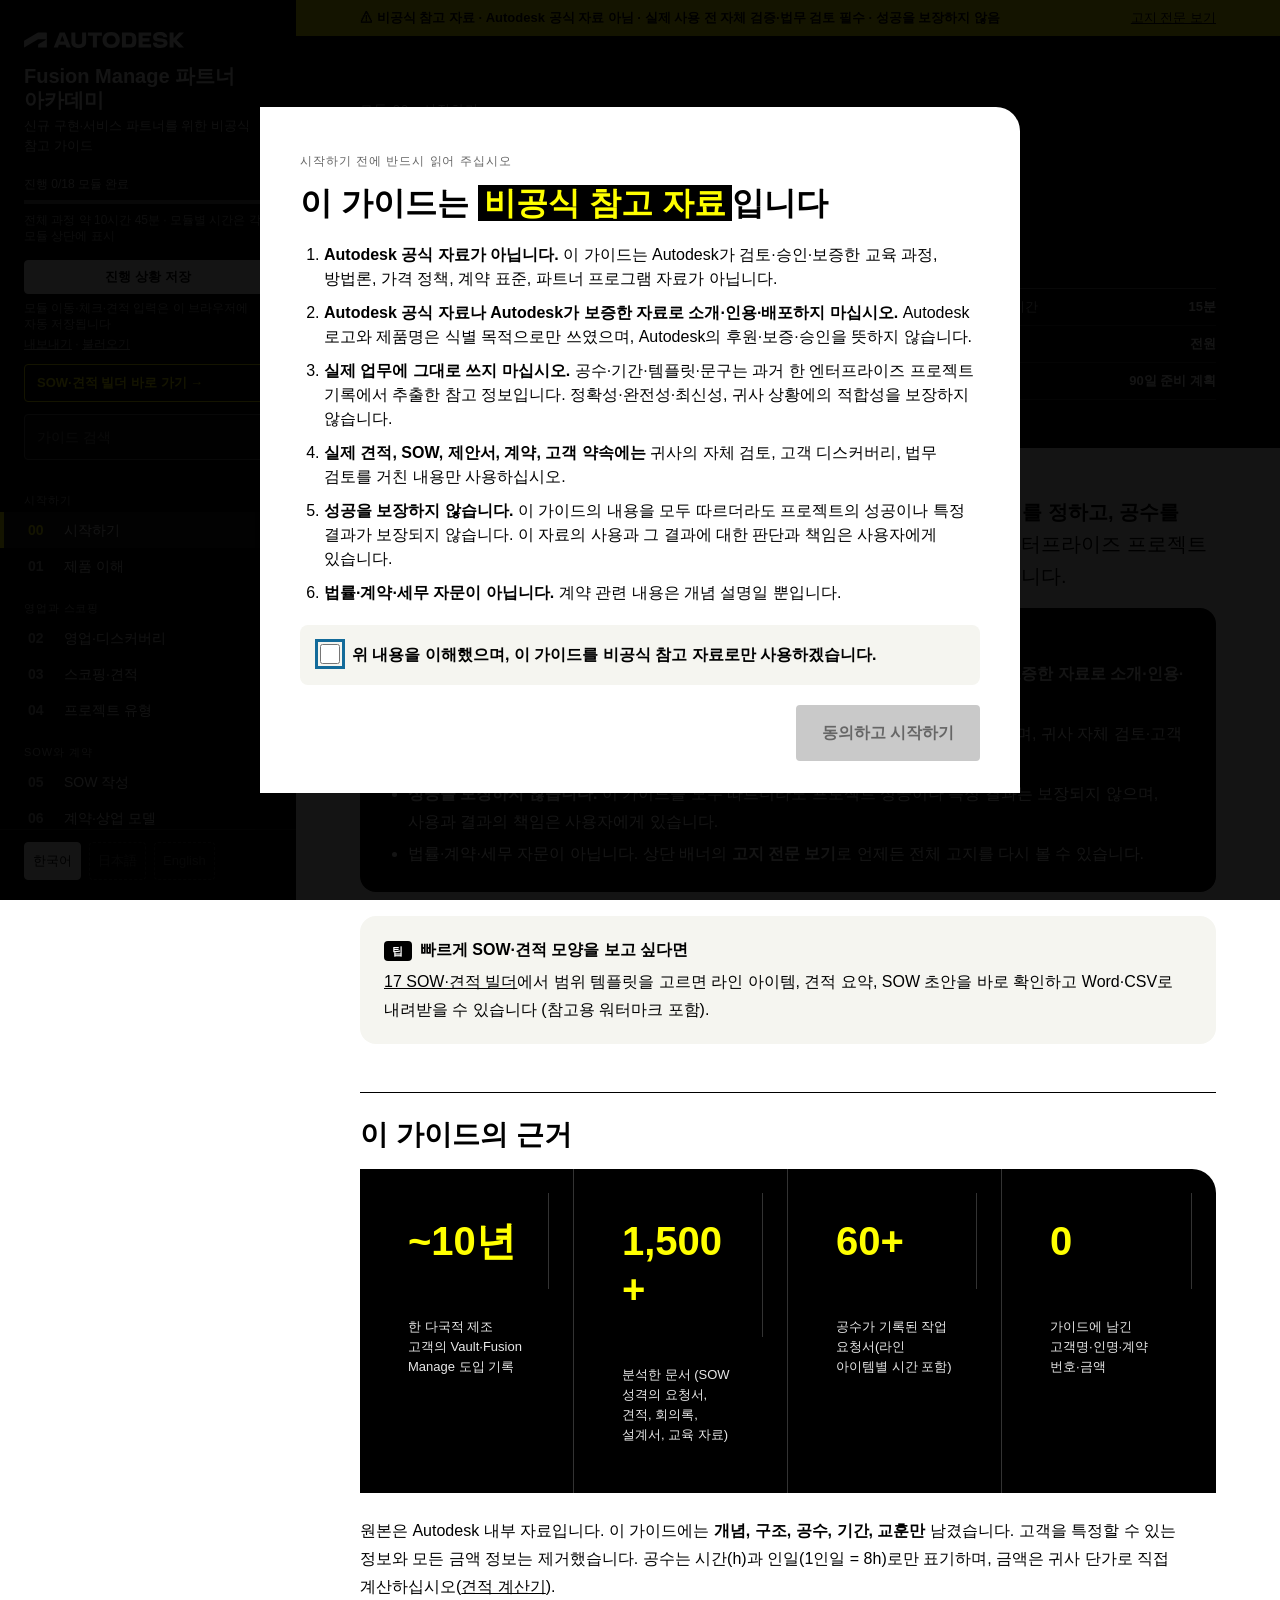
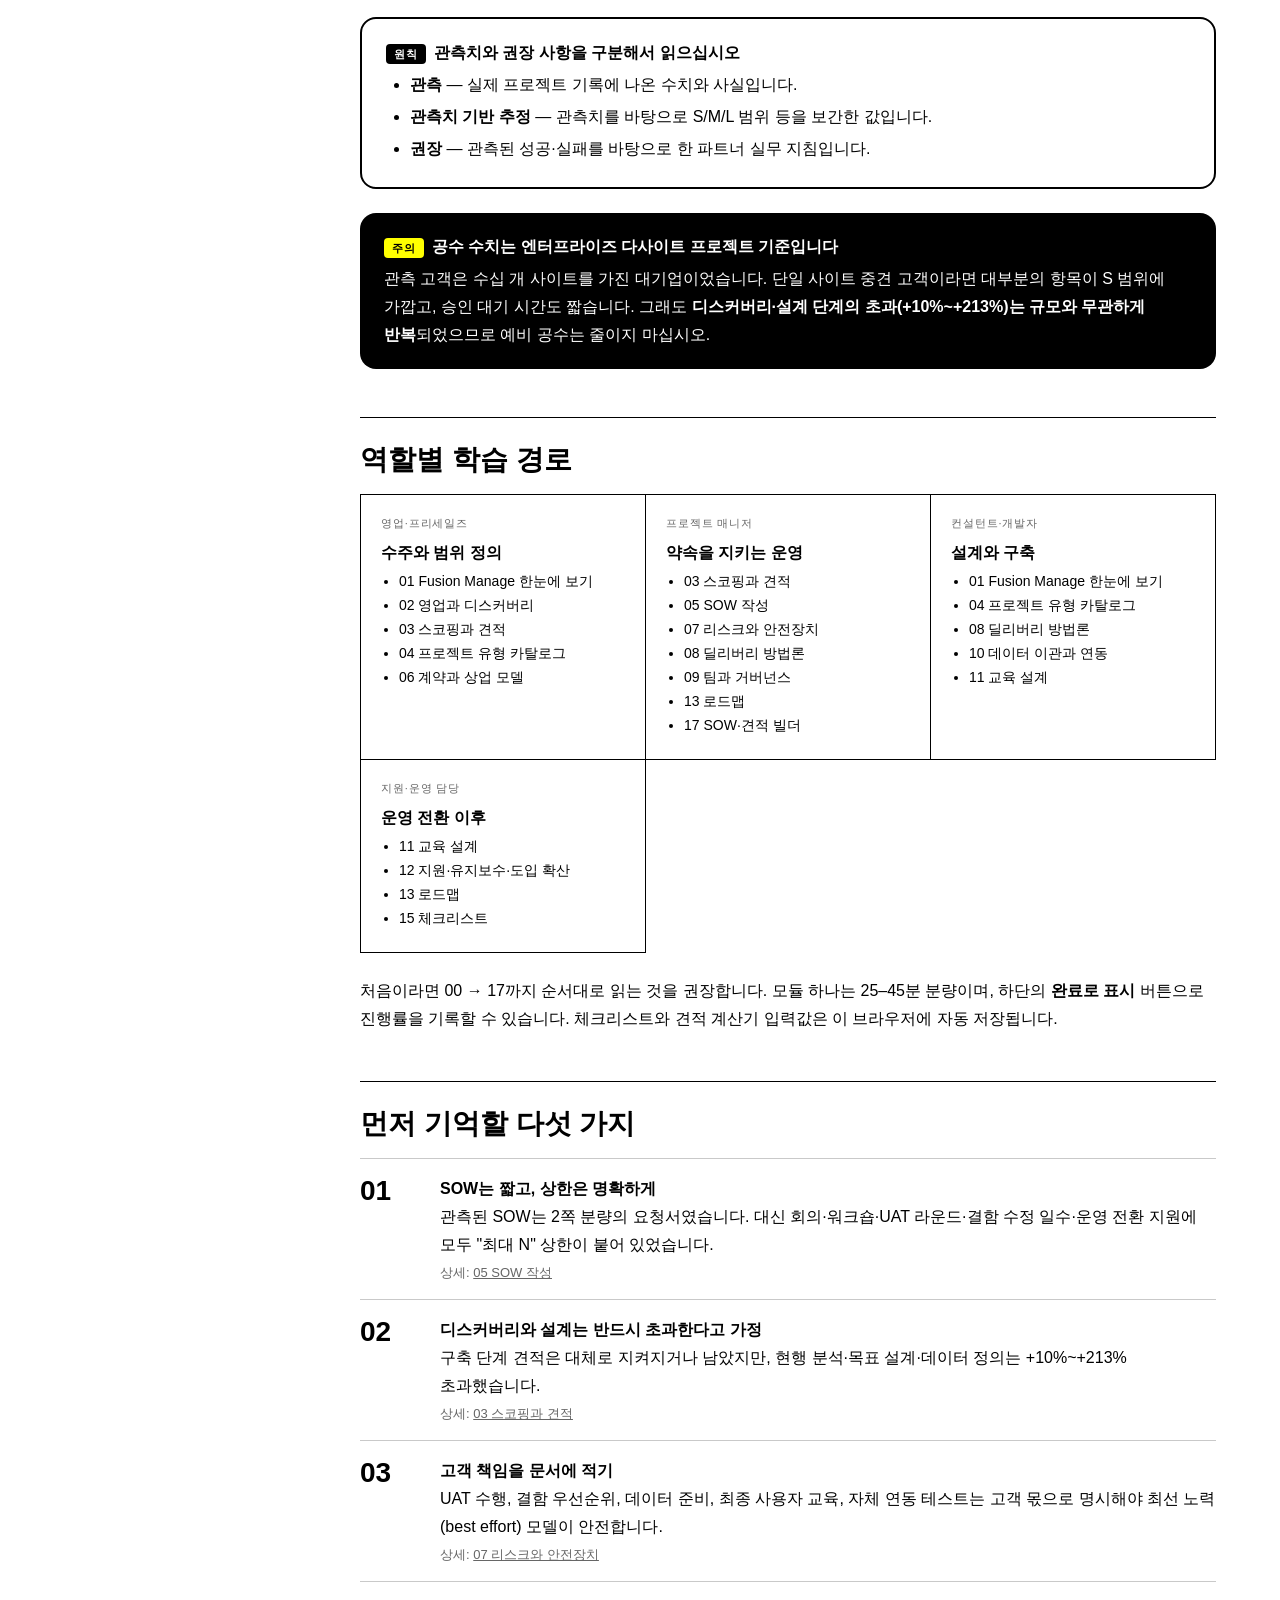
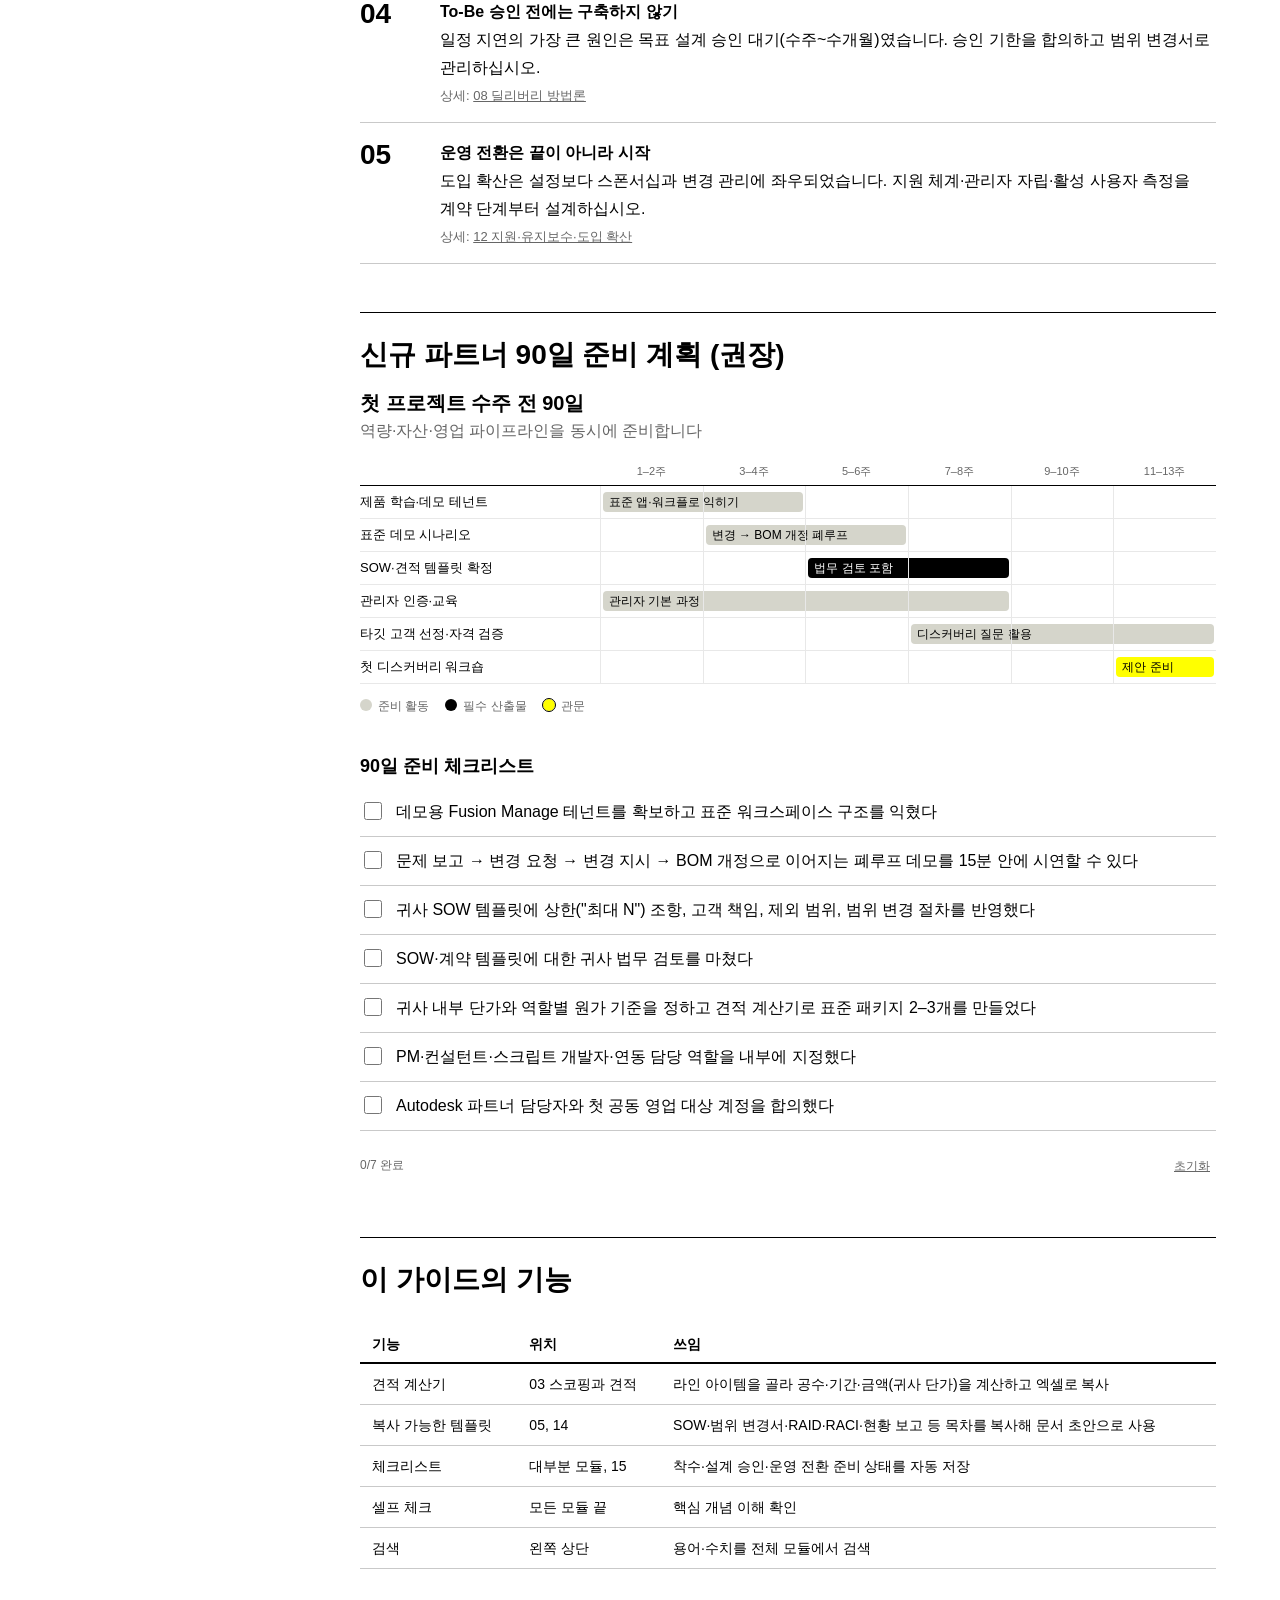
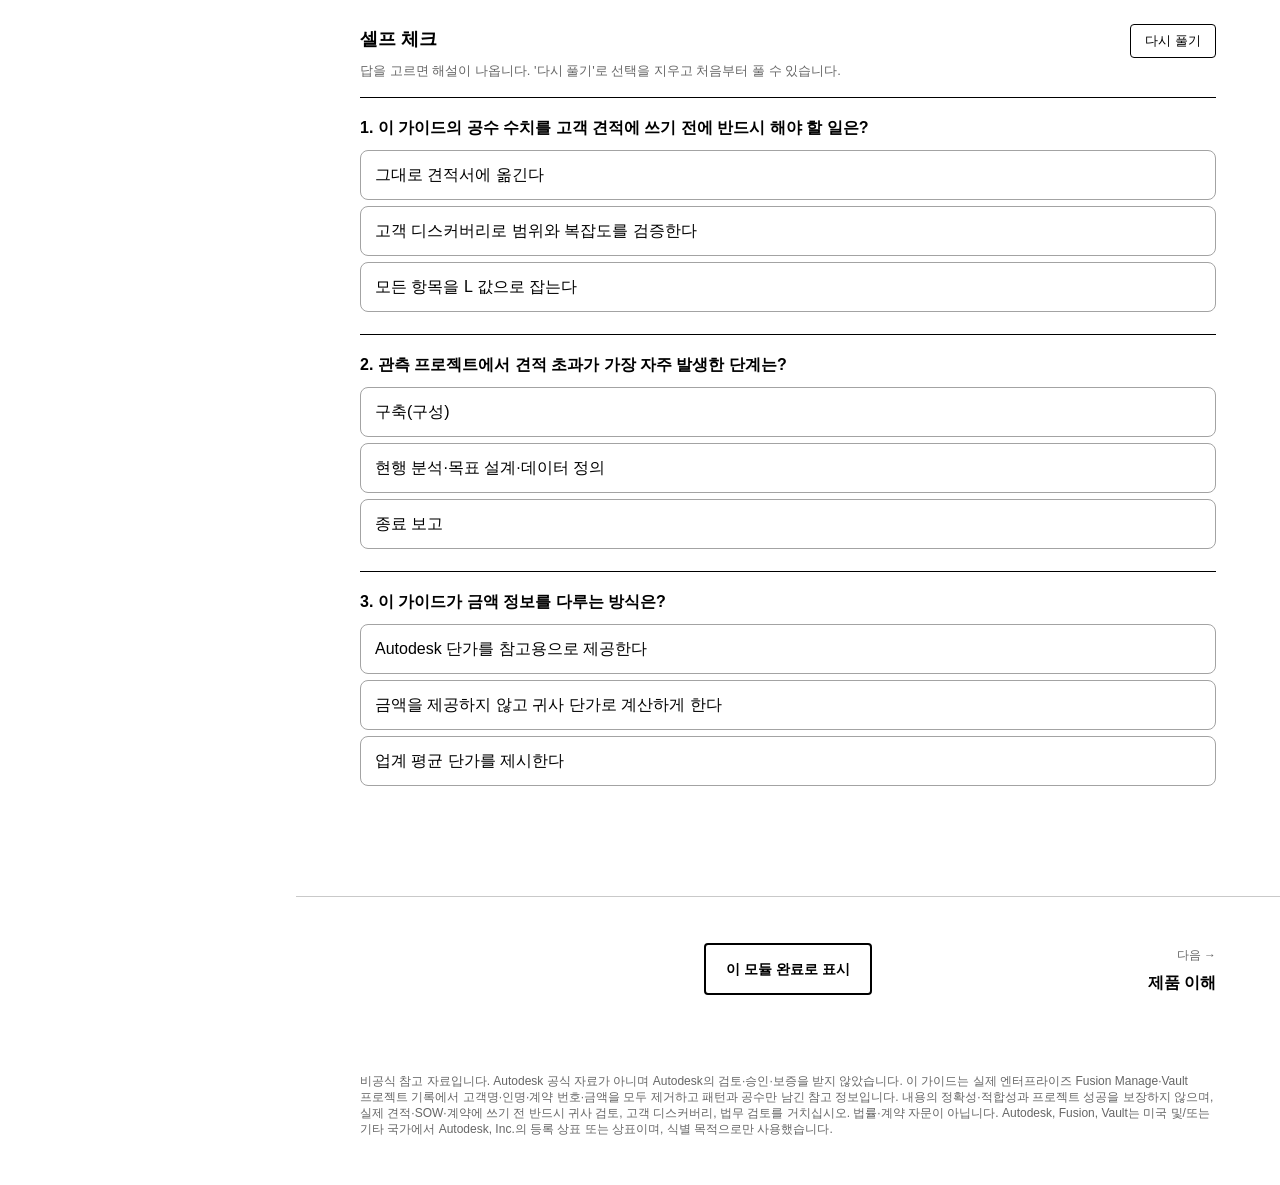
==== site/fm-partner-academy-ko.html @ bcc1ed53 "Add Fusion Manage partner academy (Korean, unofficial reference) Self-contained offline HTML course " ====
<!DOCTYPE html>
<html lang="ko">
<head>
<meta charset="utf-8">
<meta name="viewport" content="width=device-width, initial-scale=1">
<title>Fusion Manage 파트너 아카데미</title>
<style>/* Fusion Manage partner academy — Autodesk brand: Black/White primaries, Hello Yellow single accent,
   Warm Slate/Slate secondary, 4px grid, sentence case. Artifakt if installed; CJK falls back to system fonts. */
:root {
  --black: #000000; --white: #FFFFFF; --yellow: #FFFF00;
  --ws100: #F5F5F0; --ws300: #E4E4DB; --ws: #D5D5CB;
  --sl100: #E8E8E8; --sl200: #C9C9C9; --sl300: #A3A3A3; --slate: #666666;
  --tw700: #136B9A; --dusk700: #D34621; --morn700: #21A183;
  --side: 296px; --r4: 4px; --r8: 8px; --r16: 16px; --r24: 24px;
  --font-body: "Artifakt Element", var(--cjk), Arial, sans-serif;
  --font-head: "Artifakt Legend", "Artifakt Element", var(--cjk), Arial, sans-serif;
}
html[lang="ko"] { --cjk: "Noto Sans KR", "Malgun Gothic", "Apple SD Gothic Neo", "Nanum Gothic"; }
html[lang="ja"] { --cjk: "Noto Sans JP", "Yu Gothic UI", "Yu Gothic", "Meiryo", "Hiragino Sans"; }
html[lang="en"] { --cjk: Arial; }
* { box-sizing: border-box; }
html, body { margin: 0; padding: 0; }
body { font-family: var(--font-body); font-size: 16px; line-height: 28px; color: var(--black); background: var(--white); word-break: keep-all; overflow-wrap: anywhere; }
html[lang="ja"] body { word-break: normal; line-break: strict; }
a { color: inherit; }
:focus-visible { outline: 3px solid var(--tw700); outline-offset: 2px; }

/* ---------- layout ---------- */
.side { position: fixed; inset: 0 auto 0 0; width: var(--side); background: var(--black); color: var(--white); display: flex; flex-direction: column; z-index: 20; }
.side .brand { padding: 32px 24px 20px; }
.side .brand img { width: 160px; height: auto; display: block; }
.side .brand .prod { margin-top: 16px; font-family: var(--font-head); font-weight: 700; font-size: 20px; line-height: 24px; }
.side .brand .sub { color: var(--sl200); font-size: 13px; line-height: 20px; margin-top: 4px; }
.side .prog { padding: 0 24px 16px; font-size: 12px; line-height: 16px; color: var(--sl200); }
.side .prog .track { height: 4px; background: var(--slate); margin-top: 8px; }
.side .prog .fill { height: 4px; background: var(--yellow); width: 0; transition: width .3s; }
.side .search { margin: 0 24px 12px; }
.side .search input { width: 100%; padding: 8px 12px; border-radius: var(--r4); border: 1px solid var(--slate); background: #111; color: var(--white); font: inherit; font-size: 14px; }
.side nav { overflow-y: auto; flex: 1; padding: 4px 0 24px; }
.side nav .grp { padding: 16px 24px 4px; font-size: 11px; line-height: 16px; letter-spacing: .08em; text-transform: uppercase; color: var(--sl300); }
.side nav a { display: grid; grid-template-columns: 32px 1fr 16px; gap: 4px; align-items: baseline; padding: 8px 24px; text-decoration: none; color: var(--sl100); font-size: 14px; line-height: 20px; border-left: 4px solid transparent; }
.side nav a .n { font-family: var(--font-head); font-weight: 700; color: var(--sl300); }
.side nav a:hover { background: #151515; color: var(--white); }
.side nav a.on { border-left-color: var(--yellow); color: var(--white); background: #151515; }
.side nav a.on .n { color: var(--yellow); }
.side nav a .ok { color: var(--sl300); font-size: 12px; }
.side .langs { padding: 12px 24px 20px; border-top: 1px solid #222; display: flex; gap: 8px; font-size: 13px; }
.side .langs a { padding: 4px 8px; border-radius: var(--r4); text-decoration: none; color: var(--sl200); border: 1px solid #333; }
.side .langs a.cur { color: var(--black); background: var(--white); border-color: var(--white); }
.side .langs span.na { padding: 4px 8px; color: #555; border: 1px dashed #333; border-radius: var(--r4); }
.main { margin-left: var(--side); min-height: 100vh; }
.menu-btn { display: none; }

/* ---------- module hero ---------- */
.hero { background: var(--black); color: var(--white); padding: 64px 64px 48px; display: grid; grid-template-columns: 1fr 280px; gap: 48px; align-items: end; }
.hero .kicker { font-size: 13px; line-height: 20px; letter-spacing: .08em; text-transform: uppercase; color: var(--sl200); }
.hero h1 { font-family: var(--font-head); font-weight: 700; font-size: 48px; line-height: 56px; margin: 12px 0 16px; letter-spacing: -.01em; }
.hero h1 em { font-style: normal; color: var(--yellow); }
.hero .goal { color: var(--sl100); max-width: 720px; font-size: 18px; line-height: 28px; margin: 0; }
.hero .facts { border-top: 1px solid var(--slate); }
.hero .facts div { display: flex; justify-content: space-between; padding: 8px 0; border-bottom: 1px solid #333; font-size: 13px; line-height: 20px; color: var(--sl200); }
.hero .facts b { color: var(--white); font-weight: 700; }
.content { padding: 48px 64px 32px; max-width: 1120px; }
.content > section + section { margin-top: 48px; }

/* ---------- blocks ---------- */
h2.sec { font-family: var(--font-head); font-weight: 700; font-size: 28px; line-height: 36px; margin: 0 0 16px; padding-top: 24px; border-top: 1px solid var(--black); }
h3 { font-family: var(--font-body); font-weight: 700; font-size: 18px; line-height: 28px; margin: 32px 0 8px; }
p { margin: 0 0 16px; }
.lead { font-size: 20px; line-height: 32px; max-width: 860px; }
ul.l, ol.l { margin: 0 0 16px; padding-left: 24px; }
ul.l li, ol.l li { margin-bottom: 4px; }
code { font-family: Consolas, "Courier New", monospace; font-size: 14px; background: var(--ws100); padding: 0 4px; border-radius: var(--r4); }
.muted { color: var(--slate); }
.small { font-size: 13px; line-height: 20px; }

table.t { width: 100%; border-collapse: collapse; margin: 8px 0 8px; font-size: 14px; line-height: 20px; }
table.t th { text-align: left; font-weight: 700; padding: 12px 12px 8px; border-bottom: 2px solid var(--black); vertical-align: bottom; white-space: nowrap; }
table.t td { padding: 10px 12px; border-bottom: 1px solid var(--sl200); vertical-align: top; }
table.t td.num, table.t th.num { text-align: right; font-variant-numeric: tabular-nums; white-space: nowrap; }
table.t tr.total td { font-weight: 700; border-top: 2px solid var(--black); border-bottom: none; }
.tnote { font-size: 12px; line-height: 16px; color: var(--slate); margin: 0 0 24px; }
.twrap { overflow-x: auto; }

.callout { border-radius: var(--r16); padding: 20px 24px; margin: 16px 0 24px; background: var(--ws100); }
.callout .ct { font-weight: 700; margin-bottom: 4px; display: flex; gap: 8px; align-items: baseline; }
.callout .ct .tag { font-size: 11px; line-height: 16px; letter-spacing: .08em; text-transform: uppercase; padding: 2px 8px; border-radius: var(--r4); background: var(--black); color: var(--white); }
.callout.warn { background: var(--black); color: var(--white); }
.callout.warn .ct .tag { background: var(--yellow); color: var(--black); }
.callout.rule { background: var(--white); border: 2px solid var(--black); }
.callout.source { background: var(--white); border: 1px solid var(--sl200); font-size: 13px; line-height: 20px; color: var(--slate); }
.callout p:last-child, .callout ul:last-child { margin-bottom: 0; }

.steps { list-style: none; margin: 8px 0 24px; padding: 0; counter-reset: s; }
.steps > li { display: grid; grid-template-columns: 64px 1fr; gap: 16px; padding: 16px 0; border-top: 1px solid var(--sl200); counter-increment: s; }
.steps > li:last-child { border-bottom: 1px solid var(--sl200); }
.steps > li::before { content: counter(s, decimal-leading-zero); font-family: var(--font-head); font-weight: 700; font-size: 28px; line-height: 32px; }
.steps .st { font-weight: 700; }
.steps .sm { font-size: 13px; line-height: 20px; color: var(--slate); margin-top: 4px; }

.stats { display: grid; grid-template-columns: repeat(auto-fit, minmax(180px, 1fr)); background: var(--black); color: var(--white); margin: 16px 0 24px; border-radius: 0 var(--r24) 0 0; }
.stats div { padding: 24px; border-right: 1px solid #333; }
.stats div:last-child { border-right: none; }
.stats .v { font-family: var(--font-head); font-weight: 700; font-size: 40px; line-height: 48px; color: var(--yellow); }
.stats .k { font-size: 13px; line-height: 20px; color: var(--sl100); margin-top: 4px; }

.bars { margin: 16px 0 24px; }
.bars .bt { font-family: var(--font-head); font-weight: 700; font-size: 20px; line-height: 28px; }
.bars .bs { color: var(--slate); margin-bottom: 16px; }
.bars .row { display: grid; grid-template-columns: 1fr 112px; align-items: center; gap: 12px; border-bottom: 1px dotted var(--sl300); padding: 6px 0; }
.bars .bar { height: 32px; background: var(--ws); display: flex; align-items: center; min-width: 2px; border-radius: 0 var(--r4) var(--r4) 0; }
.bars .bar.hi { background: var(--yellow); }
.bars .bar span { font-size: 13px; line-height: 20px; padding: 0 8px; white-space: nowrap; }
.bars .lbl { font-size: 13px; line-height: 20px; margin-bottom: 2px; }
.bars .val { font-family: var(--font-head); font-weight: 700; font-size: 22px; line-height: 28px; text-align: left; }
.bars .val small { font-size: 12px; font-weight: 400; color: var(--slate); }
.bars .bn { font-size: 12px; line-height: 16px; color: var(--slate); margin-top: 8px; }

.gantt { margin: 16px 0 24px; overflow-x: auto; }
.gantt .gt { font-family: var(--font-head); font-weight: 700; font-size: 20px; line-height: 28px; }
.gantt .gs { color: var(--slate); margin-bottom: 12px; }
.gantt .grid { display: grid; min-width: 760px; font-size: 13px; line-height: 20px; }
.gantt .hd { color: var(--slate); font-size: 11px; border-bottom: 1px solid var(--black); padding: 4px 0; text-align: center; }
.gantt .lab { padding: 6px 12px 6px 0; border-bottom: 1px solid var(--sl100); }
.gantt .cell { border-bottom: 1px solid var(--sl100); border-left: 1px solid var(--sl100); position: relative; }
.gantt .bar { position: absolute; top: 6px; bottom: 6px; border-radius: var(--r4); background: var(--ws); font-size: 12px; line-height: 20px; padding: 0 6px; white-space: nowrap; overflow: hidden; }
.gantt .bar.k-gate { background: var(--yellow); }
.gantt .bar.k-run { background: var(--black); color: var(--white); }
.gantt .bar.k-opt { background: repeating-linear-gradient(45deg, var(--ws100), var(--ws100) 4px, var(--ws300) 4px, var(--ws300) 8px); }
.gantt .legend { display: flex; gap: 16px; font-size: 12px; color: var(--slate); margin-top: 8px; flex-wrap: wrap; }
.gantt .legend i { display: inline-block; width: 12px; height: 12px; border-radius: 50%; margin-right: 6px; vertical-align: -1px; }

.flow { display: grid; grid-template-columns: repeat(var(--n), 1fr); margin: 16px 0 24px; border: 1px solid var(--black); }
.flow > div { padding: 16px; border-right: 1px solid var(--black); min-height: 160px; }
.flow > div:last-child { border-right: none; }
.flow .fn { font-family: var(--font-head); font-weight: 700; font-size: 28px; line-height: 32px; }
.flow .ft { font-weight: 700; margin: 8px 0 4px; line-height: 24px; }
.flow .fx { font-size: 13px; line-height: 20px; color: var(--slate); }
.flow > div.hi { background: var(--black); color: var(--white); }
.flow > div.hi .fn { color: var(--yellow); }
.flow > div.hi .fx { color: var(--sl200); }

.tiles { display: grid; grid-template-columns: repeat(auto-fit, minmax(240px, 1fr)); gap: 0; margin: 16px 0 24px; border-top: 1px solid var(--black); border-left: 1px solid var(--black); }
.tiles > div { padding: 20px; border-right: 1px solid var(--black); border-bottom: 1px solid var(--black); }
.tiles .tt { font-weight: 700; margin-bottom: 4px; }
.tiles .tg { font-size: 11px; line-height: 16px; letter-spacing: .08em; text-transform: uppercase; color: var(--slate); margin-bottom: 8px; }
.tiles .tx { font-size: 14px; line-height: 20px; }
.tiles .tx ul { margin: 4px 0 0; padding-left: 18px; }

.check { list-style: none; padding: 0; margin: 8px 0 24px; }
.check li { border-bottom: 1px solid var(--sl200); }
.check label { display: grid; grid-template-columns: 28px 1fr; gap: 8px; padding: 10px 0; cursor: pointer; }
.check input { width: 18px; height: 18px; margin-top: 4px; accent-color: var(--black); }
.check input:checked + span { color: var(--slate); text-decoration: line-through; text-decoration-color: var(--sl300); }
.check .cmeta { font-size: 12px; color: var(--slate); margin-top: -4px; padding-bottom: 8px; display: flex; justify-content: space-between; }
.check .cmeta button { font: inherit; background: none; border: none; text-decoration: underline; cursor: pointer; color: var(--slate); }

details.d { border-top: 1px solid var(--sl200); }
details.d:last-of-type { border-bottom: 1px solid var(--sl200); }
details.d > summary { cursor: pointer; padding: 14px 0; font-weight: 700; list-style: none; display: flex; justify-content: space-between; gap: 16px; }
details.d > summary::after { content: "+"; font-family: var(--font-head); font-size: 22px; }
details.d[open] > summary::after { content: "−"; }
details.d > .db { padding: 0 0 16px; }

.tpl { border-radius: var(--r16); border: 1px solid var(--black); margin: 16px 0 24px; overflow: hidden; }
.tpl .th { background: var(--black); color: var(--white); padding: 12px 20px; display: flex; justify-content: space-between; align-items: center; gap: 12px; }
.tpl .th b { font-weight: 700; }
.tpl .th button, .btn { font: inherit; font-size: 13px; line-height: 20px; padding: 6px 14px; border-radius: var(--r4); border: 1px solid var(--white); background: transparent; color: var(--white); cursor: pointer; }
.tpl .tb { padding: 8px 20px 16px; font-size: 14px; line-height: 22px; }
.tpl .tb .sh { font-weight: 700; margin-top: 12px; }
.tpl .tb ul { margin: 4px 0 0; padding-left: 20px; }

.raci td.v { text-align: center; font-weight: 700; width: 64px; }
.raci td.v.R { background: var(--black); color: var(--white); }
.raci td.v.A { background: var(--yellow); }
.raci td.v.C { background: var(--ws); }
.raci td.v.I { color: var(--slate); }

.quiz { margin: 16px 0 24px; }
.quiz .q { border-top: 1px solid var(--black); padding: 16px 0; }
.quiz .qq { font-weight: 700; margin-bottom: 8px; }
.quiz button.o { display: block; width: 100%; text-align: left; font: inherit; padding: 10px 14px; margin: 6px 0; border: 1px solid var(--sl300); background: var(--white); border-radius: var(--r8); cursor: pointer; }
.quiz button.o:hover { border-color: var(--black); }
.quiz button.o.right { background: var(--black); color: var(--white); border-color: var(--black); }
.quiz button.o.wrong { background: var(--ws100); color: var(--slate); text-decoration: line-through; }
.quiz .why { font-size: 14px; line-height: 20px; color: var(--slate); margin-top: 8px; display: none; }
.quiz .q.done .why { display: block; }

/* estimator */
.est { border: 1px solid var(--black); border-radius: 0 var(--r24) 0 0; margin: 16px 0 24px; }
.est .eh { display: grid; grid-template-columns: repeat(auto-fit, minmax(200px, 1fr)); gap: 16px; padding: 20px; border-bottom: 1px solid var(--black); background: var(--ws100); border-radius: 0 var(--r24) 0 0; }
.est label.f { font-size: 13px; line-height: 20px; display: block; }
.est label.f b { display: block; margin-bottom: 4px; }
.est select, .est input[type=number], .est input[type=text] { width: 100%; font: inherit; font-size: 14px; padding: 6px 8px; border: 1px solid var(--slate); border-radius: var(--r4); background: var(--white); }
.est .eg { padding: 0 20px; }
.est .eg h4 { font-size: 13px; letter-spacing: .08em; text-transform: uppercase; color: var(--slate); margin: 20px 0 4px; }
.est .ei { display: grid; grid-template-columns: 28px 1fr 160px 80px; gap: 8px; align-items: center; padding: 8px 0; border-bottom: 1px solid var(--sl200); font-size: 14px; line-height: 20px; }
.est .ei .eh2 { text-align: right; font-variant-numeric: tabular-nums; font-weight: 700; }
.est .ei .desc { font-size: 12px; color: var(--slate); }
.est .out { background: var(--black); color: var(--white); padding: 24px 20px; display: grid; grid-template-columns: repeat(auto-fit, minmax(160px, 1fr)); gap: 16px; margin-top: 16px; }
.est .out .v { font-family: var(--font-head); font-weight: 700; font-size: 36px; line-height: 44px; color: var(--yellow); }
.est .out .k { font-size: 13px; color: var(--sl100); }
.est .brk { padding: 16px 20px 20px; font-size: 13px; line-height: 20px; }
.est .brk table { width: 100%; border-collapse: collapse; }
.est .brk td { padding: 6px 8px; border-bottom: 1px solid var(--sl200); }
.est .brk td.num { text-align: right; font-variant-numeric: tabular-nums; }
.est .acts { padding: 0 20px 20px; display: flex; gap: 8px; flex-wrap: wrap; }
.est .acts .btn { color: var(--black); border-color: var(--black); }

/* sidebar save + builder link */
.side .prog .tt { margin-top: 8px; color: var(--sl300); }
.savebox { padding: 0 24px 12px; font-size: 12px; line-height: 16px; color: var(--sl300); }
.savebox .sbtn { width: 100%; font: inherit; font-size: 13px; line-height: 20px; padding: 6px 12px; border-radius: var(--r4); border: 1px solid var(--white); background: var(--white); color: var(--black); cursor: pointer; font-weight: 700; }
.savebox .smsg { margin-top: 6px; }
.savebox .sio { margin-top: 4px; }
.lnk { font: inherit; background: none; border: none; padding: 0; color: inherit; text-decoration: underline; cursor: pointer; }
.side .bldlink { display: block; margin: 0 24px 12px; padding: 8px 12px; border: 1px solid var(--yellow); border-radius: var(--r4); color: var(--yellow); text-decoration: none; font-size: 13px; line-height: 20px; font-weight: 700; }
.side .bldlink:hover { background: var(--yellow); color: var(--black); }

/* disclaimer banner, resume card, gate */
.banner { background: var(--yellow); color: var(--black); padding: 8px 64px; font-size: 13px; line-height: 20px; font-weight: 700; display: flex; gap: 16px; justify-content: space-between; align-items: center; position: sticky; top: 0; z-index: 15; }
.banner .lnk { white-space: nowrap; font-weight: 400; }
.resume { background: var(--ws100); border-bottom: 1px solid var(--sl200); padding: 12px 64px; display: flex; gap: 16px; align-items: center; font-size: 14px; }
.btn.dark { background: var(--black); color: var(--white); border-color: var(--black); text-decoration: none; }
body.gated { overflow: hidden; }
.gate { position: fixed; inset: 0; background: rgba(0, 0, 0, .92); z-index: 100; display: flex; align-items: center; justify-content: center; padding: 24px; overflow-y: auto; }
.gbox { background: var(--white); color: var(--black); max-width: 760px; width: 100%; border-radius: 0 var(--r24) 0 0; padding: 40px 40px 32px; }
.gbox .gk { font-size: 12px; letter-spacing: .08em; text-transform: uppercase; color: var(--slate); }
.gbox h2 { font-family: var(--font-head); font-weight: 700; font-size: 32px; line-height: 40px; margin: 8px 0 20px; }
.gbox h2 em { font-style: normal; background: var(--black); color: var(--yellow); padding: 0 6px; }
.gbox ol { margin: 0 0 20px; padding-left: 24px; }
.gbox ol li { margin-bottom: 10px; line-height: 24px; }
.gbox .gchk { display: grid; grid-template-columns: 28px 1fr; gap: 8px; padding: 16px; background: var(--ws100); border-radius: var(--r8); font-weight: 700; cursor: pointer; }
.gbox .gchk input { width: 20px; height: 20px; accent-color: var(--black); }
.gbox .gact { margin-top: 20px; text-align: right; }
.gbox .gbtn { font: inherit; font-weight: 700; padding: 12px 24px; border-radius: var(--r4); border: 2px solid var(--black); background: var(--black); color: var(--white); cursor: pointer; }
.gbox .gbtn:disabled { background: var(--sl200); border-color: var(--sl200); color: var(--slate); cursor: not-allowed; }

/* quiz header */
.quiz .qh { display: flex; gap: 16px; align-items: baseline; }
.quiz .qh h3 { margin-right: auto; }
.quiz .qs { font-weight: 700; }
.quiz .qr, .acts .btn, .bld .btn { color: var(--black); border-color: var(--black); }

/* builder */
.bld { border: 1px solid var(--black); border-radius: 0 var(--r24) 0 0; margin: 16px 0 24px; padding: 0 20px 20px; }
.bld .bstep h4 { font-size: 13px; letter-spacing: .08em; text-transform: uppercase; color: var(--slate); margin: 20px 0 8px; }
.bld .bpick { display: grid; grid-template-columns: repeat(auto-fit, minmax(200px, 1fr)); border-top: 1px solid var(--black); border-left: 1px solid var(--black); }
.bld .bt { font: inherit; text-align: left; background: var(--white); border: none; border-right: 1px solid var(--black); border-bottom: 1px solid var(--black); padding: 12px 14px; cursor: pointer; display: grid; gap: 2px; }
.bld .bt .tg { font-family: var(--font-head); font-weight: 700; font-size: 20px; line-height: 24px; }
.bld .bt .bd { font-size: 12px; line-height: 16px; color: var(--slate); }
.bld .bt.on { background: var(--black); color: var(--white); }
.bld .bt.on .tg { color: var(--yellow); }
.bld .bt.on .bd { color: var(--sl200); }
.bld .eh { display: grid; grid-template-columns: repeat(auto-fit, minmax(180px, 1fr)); gap: 12px; padding: 16px; background: var(--ws100); }
.bld label.f { font-size: 13px; line-height: 20px; display: block; }
.bld label.f b { display: block; margin-bottom: 4px; }
.bld select, .bld input[type=number], .bld input[type=text] { width: 100%; font: inherit; font-size: 14px; padding: 6px 8px; border: 1px solid var(--slate); border-radius: var(--r4); background: var(--white); }
.bld .ei { display: grid; grid-template-columns: 28px 1fr 180px 80px; gap: 8px; align-items: center; padding: 8px 0; border-bottom: 1px solid var(--sl200); font-size: 14px; line-height: 20px; }
.bld .ei .eh2 { text-align: right; font-weight: 700; font-variant-numeric: tabular-nums; }
.bld .ei .desc { font-size: 12px; color: var(--slate); }
.bld .opt { font-size: 11px; padding: 0 6px; border: 1px solid var(--slate); border-radius: var(--r4); color: var(--slate); }
.bld .out { background: var(--black); color: var(--white); padding: 24px 20px; display: grid; grid-template-columns: repeat(auto-fit, minmax(160px, 1fr)); gap: 16px; margin: 16px -20px 0; }
.bld .out .v { font-family: var(--font-head); font-weight: 700; font-size: 32px; line-height: 40px; color: var(--yellow); }
.bld .out .k { font-size: 13px; color: var(--sl100); }
.bld .btabs { display: flex; gap: 0; border-bottom: 2px solid var(--black); }
.bld .btabs .tb { font: inherit; font-weight: 700; padding: 8px 16px; border: none; background: none; cursor: pointer; color: var(--slate); }
.bld .btabs .tb.on { background: var(--black); color: var(--white); border-radius: var(--r4) var(--r4) 0 0; }
.bld .bout { padding: 16px 0; }
.wm { border: 2px solid var(--dusk700); color: var(--dusk700); font-weight: 700; font-size: 13px; line-height: 20px; padding: 8px 12px; border-radius: var(--r4); }
.sowdoc { border: 1px solid var(--sl200); padding: 16px 24px; font-size: 14px; line-height: 22px; }
.sowdoc h2 { font-size: 22px; line-height: 30px; margin: 12px 0 4px; }
.sowdoc h3 { font-size: 16px; margin: 20px 0 6px; }
.sowdoc ul { margin: 0 0 8px; padding-left: 20px; }
.bld .acts { padding: 8px 0 0; display: flex; gap: 8px; flex-wrap: wrap; }

/* footer nav */
.pager { display: grid; grid-template-columns: 1fr auto 1fr; gap: 16px; align-items: center; padding: 32px 64px 64px; max-width: 1120px; border-top: 1px solid var(--sl200); margin-top: 32px; }
.pager a { text-decoration: none; display: block; padding: 12px 0; }
.pager a .pl { font-size: 12px; color: var(--slate); }
.pager a .pt { font-weight: 700; }
.pager .next { text-align: right; }
.pager .done-btn { font: inherit; font-size: 14px; padding: 10px 20px; border-radius: var(--r4); border: 2px solid var(--black); background: var(--white); cursor: pointer; font-weight: 700; }
.pager .done-btn.is { background: var(--black); color: var(--white); }
.legal { padding: 0 64px 48px; max-width: 1120px; font-size: 12px; line-height: 16px; color: var(--slate); }
.hit { background: var(--yellow); }
.results { padding: 32px 64px; max-width: 1120px; }
.results .r { border-bottom: 1px solid var(--sl200); padding: 12px 0; }
.results .r a { font-weight: 700; text-decoration: none; }

@media (max-width: 960px) {
  .side { transform: translateX(-100%); transition: transform .2s; }
  body.menu .side { transform: none; }
  .main { margin-left: 0; }
  .menu-btn { display: block; position: fixed; top: 12px; right: 12px; z-index: 30; font: inherit; padding: 8px 12px; border-radius: var(--r4); background: var(--black); color: var(--white); border: 1px solid var(--white); }
  .hero { grid-template-columns: 1fr; padding: 48px 24px 32px; }
  .hero h1 { font-size: 36px; line-height: 44px; }
  .content, .pager, .legal, .results, .banner, .resume { padding-left: 24px; padding-right: 24px; }
  .bld .ei { grid-template-columns: 28px 1fr 80px; }
  .bld .ei select { grid-column: 2 / 4; }
  .gbox { padding: 24px; }
  .flow { grid-template-columns: 1fr; }
  .flow > div { border-right: none; border-bottom: 1px solid var(--black); min-height: 0; }
  .est .ei { grid-template-columns: 28px 1fr 80px; }
  .est .ei .lvl { grid-column: 2 / 4; }
}
@media print {
  .side, .menu-btn, .pager, .search { display: none !important; }
  .main { margin-left: 0; }
  .hero { padding: 24px; break-inside: avoid; }
  .module { display: block !important; break-before: page; }
  details.d { display: block; } details.d > .db { display: block !important; }
  body { font-size: 11pt; line-height: 1.5; }
}
</style>
</head>
<body>
<button class="menu-btn" id="menubtn" type="button" aria-label="Menu">☰</button>
<aside class="side" id="side">
  <div class="brand">
    <img alt="Autodesk" src="[data-uri]">
    <div class="prod">Fusion Manage 파트너 아카데미</div>
    <div class="sub">신규 구현·서비스 파트너를 위한 비공식 참고 가이드</div>
  </div>
  <div class="prog"><span id="progtxt"></span><div class="track"><div class="fill" id="progfill"></div></div><div class="tt" id="tottime"></div></div>
  <div class="savebox">
    <button type="button" class="sbtn" id="savebtn">진행 상황 저장</button>
    <div class="smsg" id="savemsg">모듈 이동·체크·견적 입력은 이 브라우저에 자동 저장됩니다</div>
    <div class="sio"><button type="button" class="lnk" id="expbtn" title="다른 PC·브라우저로 옮길 때 진행 파일을 내보내고 불러오십시오">내보내기</button> · <button type="button" class="lnk" id="impbtn" title="다른 PC·브라우저로 옮길 때 진행 파일을 내보내고 불러오십시오">불러오기</button><input type="file" id="impfile" accept="application/json" hidden></div>
  </div>
  <a class="bldlink" href="#m-builder">SOW·견적 빌더 바로 가기 →</a>
  <div class="search"><input id="q" type="search" placeholder="가이드 검색" aria-label="가이드 검색"></div>
  <nav id="nav" aria-label="Modules"></nav>
  <div class="langs"><a class="cur" href="fm-partner-academy-ko.html">한국어</a><span class="na" title="준비 중">日本語</span><span class="na" title="준비 중">English</span></div>
</aside>
<main class="main" id="main"></main>
<script>window.ACADEMY = {"meta": {"lang": "ko", "version": "1", "ackVersion": "1", "file": "fm-partner-academy-ko.html", "title": "Fusion Manage 파트너 아카데미", "product": "Fusion Manage 파트너 아카데미", "subtitle": "신규 구현·서비스 파트너를 위한 비공식 참고 가이드", "soon": "준비 중", "langs": [{"code": "ko", "label": "한국어", "file": "fm-partner-academy-ko.html"}, {"code": "ja", "label": "日本語", "file": "fm-partner-academy-ja.html"}, {"code": "en", "label": "English", "file": "fm-partner-academy-en.html"}], "disclaimer": {"kicker": "시작하기 전에 반드시 읽어 주십시오", "title": "이 가이드는 *비공식 참고 자료*입니다", "items": ["**Autodesk 공식 자료가 아닙니다.** 이 가이드는 Autodesk가 검토·승인·보증한 교육 과정, 방법론, 가격 정책, 계약 표준, 파트너 프로그램 자료가 아닙니다.", "**Autodesk 공식 자료나 Autodesk가 보증한 자료로 소개·인용·배포하지 마십시오.** Autodesk 로고와 제품명은 식별 목적으로만 쓰였으며, Autodesk의 후원·보증·승인을 뜻하지 않습니다.", "**실제 업무에 그대로 쓰지 마십시오.** 공수·기간·템플릿·문구는 과거 한 엔터프라이즈 프로젝트 기록에서 추출한 참고 정보입니다. 정확성·완전성·최신성, 귀사 상황에의 적합성을 보장하지 않습니다.", "**실제 견적, SOW, 제안서, 계약, 고객 약속에는** 귀사의 자체 검토, 고객 디스커버리, 법무 검토를 거친 내용만 사용하십시오.", "**성공을 보장하지 않습니다.** 이 가이드의 내용을 모두 따르더라도 프로젝트의 성공이나 특정 결과가 보장되지 않습니다. 이 자료의 사용과 그 결과에 대한 판단과 책임은 사용자에게 있습니다.", "**법률·계약·세무 자문이 아닙니다.** 계약 관련 내용은 개념 설명일 뿐입니다."], "check": "위 내용을 이해했으며, 이 가이드를 비공식 참고 자료로만 사용하겠습니다.", "enter": "동의하고 시작하기", "close": "닫기", "banner": "비공식 참고 자료 · Autodesk 공식 자료 아님 · 실제 사용 전 자체 검증·법무 검토 필수 · 성공을 보장하지 않음", "bannerLink": "고지 전문 보기"}, "legal": "비공식 참고 자료입니다. Autodesk 공식 자료가 아니며 Autodesk의 검토·승인·보증을 받지 않았습니다. 이 가이드는 실제 엔터프라이즈 Fusion Manage·Vault 프로젝트 기록에서 고객명·인명·계약 번호·금액을 모두 제거하고 패턴과 공수만 남긴 참고 정보입니다. 내용의 정확성·적합성과 프로젝트 성공을 보장하지 않으며, 실제 견적·SOW·계약에 쓰기 전 반드시 귀사 검토, 고객 디스커버리, 법무 검토를 거치십시오. 법률·계약 자문이 아닙니다. Autodesk, Fusion, Vault는 미국 및/또는 기타 국가에서 Autodesk, Inc.의 등록 상표 또는 상표이며, 식별 목적으로만 사용했습니다."}, "ui": {"search": "가이드 검색", "progress": "진행 {n}/{t} 모듈 완료", "totalTime": "전체 과정 약 {h}시간 {m}분 · 모듈별 시간은 각 모듈 상단에 표시", "timeLabel": "이 모듈 학습 시간", "module": "모듈", "prev": "이전", "next": "다음", "markDone": "이 모듈 완료로 표시", "completed": "완료함 ✓", "reset": "초기화", "copy": "복사", "copied": "복사됨", "checked": "{n}/{t} 완료", "activity": "활동", "quizTitle": "셀프 체크", "quizScore": "{n}/{t} 정답", "quizRetry": "다시 풀기", "quizHint": "답을 고르면 해설이 나옵니다. '다시 풀기'로 선택을 지우고 처음부터 풀 수 있습니다.", "results": "\"{q}\" 검색 결과 {n}건", "raciKey": "R = 실행 책임, A = 최종 승인 책임(활동당 1명), C = 사전 협의, I = 결과 통보", "save": "진행 상황 저장", "saved": "저장됨 · {t}", "autosave": "모듈 이동·체크·견적 입력은 이 브라우저에 자동 저장됩니다", "resume": "지난번 위치: 모듈 {n} {title}", "resumeBtn": "이어서 학습하기", "dismiss": "닫기", "export": "내보내기", "import": "불러오기", "exportHint": "다른 PC·브라우저로 옮길 때 진행 파일을 내보내고 불러오십시오", "importOk": "진행 상황을 불러왔습니다", "importErr": "파일을 읽을 수 없습니다", "builderLink": "SOW·견적 빌더 바로 가기", "callout": {"tip": "팁", "warn": "주의", "rule": "원칙", "source": "근거", "example": "사례"}}, "groups": {"start": "시작하기", "sell": "영업과 스코핑", "contract": "SOW와 계약", "deliver": "구현", "run": "운영과 유지보수", "kit": "툴킷"}, "estimator": {"defaults": {"users": 50, "contingency": 20, "pm": 15, "fte": 1.5, "latency": 1.5}, "phases": {"discover": "디스커버리·설계", "platform": "플랫폼 준비", "build": "구축·구성", "integrate": "연동·데이터", "test": "테스트·운영 전환", "train": "교육·이관", "close": "종료"}, "groups": {"discover": "1. 디스커버리와 설계", "platform": "2. 플랫폼 준비", "build": "3. 기능 구축(워크스페이스·워크플로·스크립트)", "integrate": "4. 연동과 데이터", "test": "5. 테스트와 운영 전환", "train": "6. 교육과 고객 자립", "close": "7. 종료"}, "ui": {"sites": "대상 사이트(공장) 수", "users": "교육 대상 사용자 수", "pm": "PM 오버헤드 (%)", "cont": "예비 공수 (%)", "fte": "투입 컨설턴트 (FTE)", "rate": "귀사 1인일 단가 (선택)", "ratePh": "숫자만 입력", "cur": "통화 표기 (선택)", "curPh": "예: KRW", "lvl": {"S": "S 단순", "M": "M 표준", "L": "L 복잡"}, "d": "인일", "pmLine": "프로젝트 관리", "contLine": "예비 공수", "totH": "총 견적 공수", "totD": "총 인일 (1인일 = 8h)", "weeks": "예상 기간 (주)", "fee": "참고 금액 (귀사 단가 기준)", "copy": "견적표 복사 (엑셀 붙여넣기용)", "copyHead": "구분\t항목\t복잡도\t공수(h)", "note": "S/M/L 값은 실제 엔터프라이즈 프로젝트의 관측 공수(일부는 관측치 기반 추정)입니다. 사이트가 늘면 현장 의존 항목에 사이트당 가산율이 붙습니다. 기간 = 인일 ÷ (FTE × 5일) × 1.5(고객 승인·테스터 대기 보정). 금액은 귀사가 입력한 단가로만 계산되며, 이 가이드는 어떤 단가도 제시하지 않습니다. 견적 확정 전 반드시 디스커버리로 검증하십시오."}, "items": [{"id": "mob", "group": "discover", "phase": "discover", "on": true, "label": "착수(모빌라이제이션)·킥오프", "desc": "이해관계자 소집, 기대치 정렬, 계획 확정", "h": {"S": 8, "M": 16, "L": 24}}, {"id": "asis", "group": "discover", "phase": "discover", "on": true, "label": "현행(As-Is) 분석", "desc": "워크숍·인터뷰·현행 문서. 복잡한 파일럿은 워크숍 최대 7회", "h": {"S": 48, "M": 80, "L": 244}, "perSite": 0.25}, {"id": "tobe", "group": "discover", "phase": "discover", "on": true, "label": "목표(To-Be) 설계", "desc": "워크스페이스·필드·워크플로·역할 설계서와 승인", "h": {"S": 60, "M": 120, "L": 200}}, {"id": "plan", "group": "discover", "phase": "discover", "on": true, "label": "상세 구현 계획", "desc": "일정·자원·회의 체계", "h": {"S": 28, "M": 48, "L": 88}}, {"id": "matrix", "group": "discover", "phase": "discover", "on": false, "label": "데이터 필드 매트릭스", "desc": "ERP·PDM·PLM 간 필드 소유권 정의", "h": {"S": 32, "M": 68, "L": 100}}, {"id": "sandbox", "group": "platform", "phase": "platform", "on": true, "label": "샌드박스 테넌트 구성", "desc": "데이터 센터, 테넌트명, 접근, 불필요 앱 정리, 브랜딩", "h": {"S": 24, "M": 40, "L": 60}}, {"id": "access", "group": "platform", "phase": "platform", "on": true, "label": "사용자·그룹·권한 매핑", "desc": "역할별 접근 매트릭스", "h": {"S": 16, "M": 40, "L": 80}, "perSite": 0.2}, {"id": "ecm", "group": "build", "phase": "build", "on": true, "label": "설계 변경(ECR/ECO) 구축", "desc": "변경 워크스페이스·작업·승인 워크플로·스크립트. 워크스페이스당 약 45h", "h": {"S": 180, "M": 360, "L": 540}}, {"id": "dev", "group": "build", "phase": "build", "on": false, "label": "편차 승인(Deviation)", "desc": "갱신 루프·만료 알림 포함", "h": {"S": 112, "M": 228, "L": 240}}, {"id": "ibom", "group": "build", "phase": "build", "on": true, "label": "Items & BOMs 구축", "desc": "품목 마스터·BOM·검증 2라운드", "h": {"S": 280, "M": 552, "L": 760}}, {"id": "hier", "group": "build", "phase": "build", "on": false, "label": "제품 계층(Product hierarchy)", "desc": "분류·계층 구조", "h": {"S": 60, "M": 134, "L": 200}}, {"id": "ppm", "group": "build", "phase": "build", "on": false, "label": "제품 포트폴리오·단종 관리", "desc": "제품군·제품·단종 프로세스", "h": {"S": 160, "M": 360, "L": 709}}, {"id": "supp", "group": "build", "phase": "build", "on": false, "label": "공급업체 관리(1단계)", "desc": "온보딩·승인 공급업체 목록·성과·공급업체 품번", "h": {"S": 200, "M": 328, "L": 450}}, {"id": "qms", "group": "build", "phase": "build", "on": false, "label": "품질 관리(Audit·NCR·CAPA·RMA)", "desc": "표준(OOTB) 우선", "h": {"S": 240, "M": 336, "L": 480}}, {"id": "asset", "group": "build", "phase": "build", "on": false, "label": "자산 관리(설비·교정·예방보전)", "desc": "자동화 스크립트 범위가 공수를 결정", "h": {"S": 368, "M": 610, "L": 800}}, {"id": "report", "group": "build", "phase": "build", "on": true, "label": "보고서·대시보드", "desc": "기본 대시보드·보고서", "h": {"S": 40, "M": 80, "L": 160}}, {"id": "webapp", "group": "build", "phase": "build", "on": false, "label": "웹 앱·확장 PoC", "desc": "예: mBOM 편집기. 운영 배포·유지보수는 별도 계약", "h": {"S": 42, "M": 120, "L": 240}}, {"id": "erp", "group": "integrate", "phase": "integrate", "on": false, "label": "ERP 연동 (고객 미들웨어 팀 지원형)", "desc": "요구사항·유스케이스·API 교육·매핑 검토·SIT/UAT 지원", "h": {"S": 120, "M": 184, "L": 264}}, {"id": "vault", "group": "integrate", "phase": "integrate", "on": false, "label": "Vault–Fusion Manage 연동", "desc": "커넥터 방식이 가장 빠름", "h": {"S": 40, "M": 120, "L": 176}}, {"id": "load", "group": "integrate", "phase": "integrate", "on": true, "label": "초기 데이터 로드(마스터·BOM)", "desc": "추출 정의·매핑·시험 로드·검증", "h": {"S": 48, "M": 140, "L": 200}, "perSite": 0.3}, {"id": "legacy", "group": "integrate", "phase": "integrate", "on": false, "label": "레거시 PLM 이관 디스커버리", "desc": "옵션 정의·갭 워크숍·계획·샌드박스", "h": {"S": 200, "M": 416, "L": 721}}, {"id": "uat", "group": "test", "phase": "test", "on": true, "label": "UAT 지원 (1라운드 + 결함 수정)", "desc": "스크립트 지원·테스터 교육·결함 수정 일수 상한", "h": {"S": 80, "M": 120, "L": 200}, "perSite": 0.3}, {"id": "prod", "group": "test", "phase": "test", "on": true, "label": "운영 테넌트 전환", "desc": "복제·스모크 테스트·퍼지·진행 중 데이터 이행", "h": {"S": 46, "M": 80, "L": 156}}, {"id": "hyper", "group": "test", "phase": "test", "on": true, "label": "운영 전환 지원·하이퍼케어", "desc": "사이트당 상한을 명시", "h": {"S": 16, "M": 24, "L": 40}, "perSite": 0.5}, {"id": "admin", "group": "train", "phase": "train", "on": true, "label": "관리자 교육", "desc": "운영 자립 → 개발 자립의 2단계", "h": {"S": 16, "M": 80, "L": 360}}, {"id": "keyuser", "group": "train", "phase": "train", "on": true, "label": "키유저·UAT 테스터 교육", "desc": "트랙당 2시간 × 2회 기준", "h": {"S": 16, "M": 32, "L": 64}, "perUsers": {"base": 50, "step": 50, "add": 8}}, {"id": "material", "group": "train", "phase": "train", "on": false, "label": "교육 자료 작성 지원", "desc": "고객이 최종 교육을 수행", "h": {"S": 8, "M": 40, "L": 144}}, {"id": "close", "group": "close", "phase": "close", "on": true, "label": "종료(클로즈아웃) 보고", "desc": "사용 공수·산출물·다음 단계", "h": {"S": 4, "M": 8, "L": 16}}]}, "builder": {"watermark": "참고용 초안 · 비공식 자료 · Autodesk 공식 자료 아님 · 귀사 검토·고객 검증·법무 검토 전 사용 금지", "extraItems": [{"id": "sitecfg", "group": "build", "phase": "build", "label": "사이트별 구성·기준 정보 정비", "desc": "사이트 기본값·승인자·선택 목록 등 메타데이터 수준 구성 (관측: 사이트당 컨설턴트 약 1인일)", "h": {"S": 8, "M": 8, "L": 16}, "perSiteFull": true}, {"id": "siteenh", "group": "build", "phase": "build", "label": "사이트 요청 고도화 (최대 N건)", "desc": "관측: 건당 7.5–10인일. 건수를 상한으로 명시", "h": {"S": 60, "M": 80, "L": 160}}, {"id": "sitetrain", "group": "train", "phase": "train", "label": "사이트별 키유저 교육", "desc": "트랙당 2h × 2회 + 준비", "h": {"S": 8, "M": 12, "L": 16}, "perSiteFull": true}, {"id": "sitehyper", "group": "test", "phase": "test", "label": "사이트별 운영 전환 지원", "desc": "사이트당 상한 명시", "h": {"S": 8, "M": 16, "L": 24}, "perSiteFull": true}, {"id": "amshealth", "group": "close", "phase": "close", "label": "월간 테넌트 점검·보고", "desc": "구성 변경 로그·사용 현황·리스크 보고 (권장)", "h": {"S": 4, "M": 6, "L": 8}, "perMonth": true}, {"id": "amsbucket", "group": "build", "phase": "build", "label": "소규모 고도화·요청 처리 버킷", "desc": "추가 요청 로그로 차감, 월 상한 (권장)", "h": {"S": 16, "M": 24, "L": 40}, "perMonth": true}, {"id": "amsadmin", "group": "train", "phase": "train", "label": "고객 관리자 지원 (2선)", "desc": "관리자 질의·문제 분석, 응답 목표는 별도 합의 (권장)", "h": {"S": 8, "M": 12, "L": 16}, "perMonth": true}, {"id": "amsrel", "group": "test", "phase": "test", "label": "릴리스 회귀 점검", "desc": "제품 업데이트 후 스크립트·연동 점검 (권장)", "h": {"S": 2, "M": 4, "L": 8}, "perMonth": true}], "common": {"assumptions": ["모든 공수는 견적이며, 최선 노력(best effort) 기준으로 수행합니다.", "1인일은 8시간입니다. 원격 수행을 기본으로 하며, 온사이트는 방문일당 최소 8시간을 차감합니다.", "실제 공수가 견적을 10%까지 초과하는 것은 추가 승인 없이 허용하며, 그 이상은 범위 변경서로 처리합니다.", "구축은 승인된 목표(To-Be) 설계서를 따르며, 설계서와 다른 요구는 범위 변경으로 봅니다.", "\"최대\"로 표시한 회의·워크숍·라운드·일수는 상한이며, 더 짧게 끝날 수 있습니다.", "Fusion Manage 라이선스와 테넌트는 고객이 별도로 보유·제공합니다."], "customerResp": ["단일 승인 창구(인가 요청자)를 지정하고, 설계서·계획·범위 변경을 정해진 기한 안에 검토·승인합니다.", "업무 요구사항, 성공 지표(KPI), 규제·보안 요구사항을 제공합니다.", "적합한 이해관계자와 키유저를 배정합니다 (설계·UAT 기간 중 주당 약 20%).", "UAT를 직접 수행하고 결함 우선순위를 정합니다.", "데이터 추출·정제·준비를 수행하고 데이터 품질을 책임집니다.", "최종 사용자 교육과 변경 관리(커뮤니케이션)를 수행합니다.", "시스템 접근 권한, 테스트 환경, 고객 측 IT·ERP 담당자를 적시에 제공합니다."], "exclusions": ["운영 전환 이후의 지속 지원·유지보수 (별도 계약)", "ERP·PDM·PLM 핵심 기능 교육", "명시하지 않은 시스템 연동, 데이터 정제·이관", "인프라 변경, 제3자 공급사 조정", "이 SOW의 총 견적 공수를 넘는 모든 작업"], "changeControl": ["범위·일정·공수 변경은 서면 범위 변경서로 요청·승인합니다.", "범위 변경서에는 변경 사유, 영향(공수·일정·리스크), 개정 이력(+/− 공수)을 적습니다.", "4–20시간 규모의 소규모 요청은 추가 요청 로그에 기록하고, 누적이 10% 허용선에 닿으면 범위 변경서로 전환합니다."]}, "templates": [{"id": "ecm", "tag": "A", "name": "설계 변경 스타터", "desc": "단일 사이트, 비연동 ECR/ECO 파일럿", "model": "디스커버리는 T&M 상한형, 구축·전환은 고정가 (단계별 혼합)", "items": [["mob", "S"], ["asis", "M"], ["tobe", "M"], ["plan", "S"], ["sandbox", "S"], ["access", "S"], ["ecm", "S"], ["uat", "S"], ["prod", "S"], ["hyper", "S"], ["admin", "S"], ["keyuser", "S"], ["close", "S"]], "optional": [["dev", "S"], ["report", "S"], ["material", "S"]], "scope": ["현행 변경 프로세스 분석과 목표(To-Be) 설계", "표준 설계 변경 요청(CR)·설계 변경 지시(CO)·변경 작업 워크스페이스와 승인 워크플로 구성", "사이트·승인 목록 등 참조 워크스페이스 구성", "UAT 지원, 운영 테넌트 전환, 하이퍼케어", "고객 관리자·키유저 교육"], "deliverables": ["현행(As-Is) 분석서", "목표(To-Be) 설계서", "상세 구현 계획", "구성된 설계 변경 워크스페이스 (운영 테넌트)", "UAT 지원 자료", "종료(클로즈아웃) 보고서"], "caps": ["착수 회의 최대 1시간", "현행 분석 워크숍 최대 4회 × 2시간", "UAT 1라운드 최대 2일 + 결함 수정 최대 5일", "테스터 교육 2시간 × 2회 × 2트랙", "운영 전환 지원 최대 16시간"], "exclusions": ["ERP·Vault 연동", "편차 승인(Deviation) — 옵션", "레거시 변경 건 일괄 이관", "최종 사용자 교육"], "milestones": [["계약 체결·착수", 20], ["목표(To-Be) 설계 승인", 30], ["UAT 완료", 30], ["운영 전환·종료", 20]]}, {"id": "ibom", "tag": "B", "name": "Items & BOMs 파운데이션", "desc": "단일 사이트 마스터/브랜치 품목, eBOM → mBOM", "model": "디스커버리는 T&M 상한형, 구축·전환은 고정가 (단계별 혼합)", "items": [["mob", "S"], ["asis", "M"], ["tobe", "M"], ["plan", "S"], ["matrix", "S"], ["access", "S"], ["ibom", "S"], ["load", "S"], ["uat", "S"], ["prod", "S"], ["hyper", "S"], ["keyuser", "S"], ["close", "S"]], "optional": [["webapp", "S"], ["report", "S"], ["admin", "S"]], "scope": ["품목·BOM 현행 분석과 필드 소유권(ERP·PDM·PLM) 정의", "마스터·브랜치 품목 워크스페이스와 표준 BOM 뷰 구성", "초기 데이터 로드 1회 (고객 준비 데이터 기준)", "검증 1라운드, UAT 지원, 운영 전환, 하이퍼케어"], "deliverables": ["현행(As-Is) 분석서", "데이터 필드 매트릭스", "목표(To-Be) 설계서", "구성된 Items & BOMs 워크스페이스", "데이터 로드 결과 보고", "종료(클로즈아웃) 보고서"], "caps": ["검증 최대 1라운드", "UAT 단계별 결함 수정 최대 5일", "데이터 로드 시험 최대 2회 + 운영 로드 1회", "하이퍼케어 최대 16시간"], "exclusions": ["웹 앱·확장 (옵션: 목업부터 PoC)", "ERP 연동", "포트폴리오·공급업체·품질 기능 (데이터 로드용 속성만 포함)", "데이터 정제 (고객 책임)"], "milestones": [["계약 체결·착수", 20], ["목표(To-Be) 설계 승인", 30], ["초기 데이터 로드·UAT 완료", 30], ["운영 전환·종료", 20]]}, {"id": "vault", "tag": "C", "name": "Vault 연동 퀵스타트", "desc": "표준 커넥터, Vault → Fusion Manage 단방향", "model": "고정가 (범위·속성 목록 고정)", "items": [["mob", "S"], ["vault", "M"], ["keyuser", "S"], ["hyper", "S"], ["close", "S"]], "optional": [["matrix", "S"], ["uat", "S"]], "scope": ["Vault 1개와 Fusion Manage 간 표준 커넥터 구성", "연동 속성 분류·매핑", "기능 테스트와 UAT 지원"], "deliverables": ["속성 매핑표", "구성된 연동 (운영)", "연동 운영 가이드", "종료(클로즈아웃) 보고서"], "caps": ["매핑 대상 속성 목록 고정 (SOW 부록)", "UAT 1라운드", "하이퍼케어 최대 16시간"], "exclusions": ["Vault 업그레이드", "Fusion Manage → Vault 방향 생성·상태 제어", "커스텀 미들웨어 개발"], "milestones": [["계약 체결·착수", 30], ["매핑 확정", 30], ["운영 전환·종료", 40]]}, {"id": "found", "tag": "D", "name": "PLM 기반 통합 패키지", "desc": "설계 변경 + Items & BOMs + Vault 연동 (A+B+C 통합, 중복 제거)", "model": "디스커버리 T&M 상한형 → 기능별 고정가 (단계별 혼합, 단계별 SOW 권장)", "items": [["mob", "M"], ["asis", "M"], ["tobe", "M"], ["plan", "M"], ["matrix", "S"], ["sandbox", "S"], ["access", "S"], ["ecm", "S"], ["ibom", "S"], ["vault", "M"], ["load", "S"], ["uat", "M"], ["prod", "M"], ["hyper", "S"], ["admin", "M"], ["keyuser", "M"], ["close", "M"]], "optional": [["dev", "S"], ["report", "S"], ["erp", "M"], ["webapp", "S"], ["material", "S"]], "scope": ["설계 변경·품목·BOM 현행 분석과 통합 목표 설계", "설계 변경 워크스페이스·워크플로 구성", "마스터·브랜치 품목과 BOM 구성, 초기 데이터 로드", "Vault 표준 커넥터 연동", "UAT, 운영 전환, 하이퍼케어, 관리자·키유저 교육"], "deliverables": ["현행 분석서·목표 설계서", "데이터 필드 매트릭스", "상세 구현 계획", "구성된 설계 변경·Items & BOMs·연동 (운영)", "UAT 지원 자료", "종료(클로즈아웃) 보고서"], "caps": ["워크숍 최대 8회 × 2시간", "UAT 2라운드, 라운드당 결함 수정 최대 5일", "운영 전환 지원 최대 24시간"], "exclusions": ["ERP 연동 — 옵션", "웹 앱·확장 — 옵션", "최종 사용자 교육", "레거시 데이터 정제"], "milestones": [["계약 체결·착수", 15], ["목표 설계 승인", 25], ["구축 완료·UAT 시작", 25], ["UAT 완료", 20], ["운영 전환·종료", 15]]}, {"id": "qms", "tag": "E", "name": "품질 관리 도입", "desc": "Audit·NCR·CAPA·RMA, 표준(OOTB) 우선", "model": "고정가 (승인된 To-Be 기준), train-the-trainer", "items": [["mob", "S"], ["asis", "S"], ["tobe", "S"], ["plan", "S"], ["qms", "M"], ["uat", "S"], ["prod", "S"], ["hyper", "S"], ["admin", "S"], ["keyuser", "S"], ["close", "S"]], "optional": [["report", "S"], ["material", "S"]], "scope": ["품질 프로세스 현행 분석과 목표 설계", "감사·부적합(NCR)·시정 조치(CAPA)·반품(RMA) 워크스페이스 구성", "품목·공급업체·설계 변경과의 연계", "UAT, 운영 전환, 현업 챔피언 대상 train-the-trainer"], "deliverables": ["목표(To-Be) 설계서", "구성된 품질 워크스페이스", "변경 가능·불가 가이드라인", "교육 자료(트레이너용)", "종료 보고서"], "caps": ["파일럿 사이트 1곳", "UAT 1라운드 + 결함 수정 최대 3일", "하이퍼케어 최대 16시간"], "exclusions": ["레거시 품질 기록 이관", "Autodesk 외 시스템 연동", "품목·BOM 재설계", "SOP 개정과 규제 밸리데이션 (고객 책임)"], "milestones": [["계약 체결·착수", 20], ["목표 설계 승인", 30], ["UAT 완료", 30], ["운영 전환·종료", 20]]}, {"id": "supp", "tag": "F", "name": "공급업체 관리 1단계", "desc": "공급업체 온보딩·승인 목록·성과·공급업체 품번", "model": "디스커버리 T&M 상한형 → 고정가", "items": [["mob", "S"], ["asis", "S"], ["tobe", "S"], ["supp", "S"], ["uat", "S"], ["hyper", "S"], ["keyuser", "S"], ["close", "S"]], "optional": [["report", "S"], ["access", "S"]], "scope": ["공급업체 프로세스 현행·목표 설계", "공급업체 온보딩, 승인 공급업체 목록(AVL)·성과, 공급업체 품번 구성", "UAT 지원과 운영 전환"], "deliverables": ["현행·목표 설계서", "구성된 공급업체 워크스페이스", "종료 보고서"], "caps": ["정렬 워크숍 1회 최대 3시간", "UAT 결함 수정 최대 1일"], "exclusions": ["내부 공급업체 감사", "공급업체·공급업체 품목의 ERP 연동 (고객 구축)", "2단계 이후 범위 (별도 견적)"], "milestones": [["계약 체결·착수", 25], ["목표 설계 승인", 35], ["운영 전환·종료", 40]]}, {"id": "rollout", "tag": "G", "name": "사이트 확장(롤아웃)", "desc": "파일럿 이후 사이트 추가: 사이트당 구성 + 교육 + 전환 지원", "model": "사이트별 패키지 고정가 (사이트 수 × 단가) + 고도화 건수 상한", "items": [["mob", "S"], ["sitecfg", "M"], ["access", "S"], ["sitetrain", "M"], ["sitehyper", "S"], ["siteenh", "S"], ["close", "S"]], "optional": [["load", "S"], ["uat", "S"]], "scope": ["대상 사이트별 기준 정보·승인자·선택 목록 구성", "사이트별 키유저 교육", "사이트별 운영 전환 지원", "사이트 요청 고도화 (건수 상한)"], "deliverables": ["사이트 롤아웃 계획 (웨이브)", "사이트별 구성 완료 확인서", "사이트별 교육 기록", "종료 보고서"], "caps": ["메타데이터 수준 구성만 포함", "고도화 최대 N건 (SOW에 건수 명시)", "사이트당 운영 전환 지원 상한"], "exclusions": ["프로세스·워크플로 변경", "신규 연동", "사이트 데이터 정제 (고객 책임)"], "milestones": [["계약 체결", 20], ["웨이브 1 완료", 40], ["전체 사이트 완료·종료", 40]]}, {"id": "ams", "tag": "H", "name": "운영 지원(AMS) 리테이너", "desc": "운영 전환 이후 월 단위 시간 풀 (권장 구성)", "model": "선불 시간 풀(리테이너): 월 상한, 종료일 소멸, 15일 규칙", "items": [["amshealth", "M"], ["amsbucket", "M"], ["amsadmin", "M"], ["amsrel", "M"]], "optional": [["admin", "S"]], "scope": ["월간 테넌트 점검과 보고", "소규모 고도화·요청 처리 (추가 요청 로그 차감)", "고객 관리자 2선 지원", "제품 업데이트 후 스크립트·연동 회귀 점검"], "deliverables": ["월간 서비스 보고서 (사용 시간·잔여·요청 현황)", "구성 변경 로그", "분기 검토 자료"], "caps": ["월 사용 상한 = 계약 월 시간", "응답 목표는 지원 등급표로 별도 합의", "미사용 시간 이월 없음 (또는 다음 달 1회 한정 — 합의에 따름)"], "exclusions": ["신규 기능 프로젝트 (별도 SOW)", "Autodesk 제품 지원 (Autodesk 지원 계약 대상)", "고객 측 1선 사용자 지원"], "milestones": [["기간 선불 (또는 월 청구)", 100]]}], "ui": {"pick": "1. 범위 템플릿 선택", "params": "2. 조건 입력", "lines": "3. 라인 아이템 조정", "out": "4. 결과", "customer": "고객명 (문서 표시용)", "customerPh": "<고객사>", "partner": "귀사명", "partnerPh": "<파트너사>", "months": "계약 개월 수", "level": "복잡도 일괄 적용", "levelTpl": "템플릿 기본값", "optional": "옵션", "tabQuote": "견적 요약", "tabLines": "라인 아이템", "tabSow": "SOW 초안", "dlWord": "SOW 초안 Word 다운로드", "dlCsv": "라인 아이템·견적 CSV 다운로드", "print": "인쇄 / PDF 저장", "model": "권장 상업 모델", "milestones": "청구 마일스톤 (권장)", "pct": "비율", "amount": "참고 금액", "phase": "단계", "item": "라인 아이템", "lvl": "복잡도", "hours": "공수(h)", "days": "인일", "subtotal": "작업 공수 소계", "sowTitle": "작업 범위 기술서(SOW) 초안", "secOverview": "개요", "secScope": "작업 범위", "secLines": "단계별 라인 아이템과 견적 공수", "secDeliv": "산출물", "secCaps": "상한", "secAssume": "가정", "secCust": "고객 책임", "secExcl": "제외 범위", "secChange": "변경 관리", "secComm": "상업 조건 (참고)", "secSign": "승인", "overviewTxt": "{partner}는(은) {customer}의 \"{name}\" 범위에 대해 아래 작업을 수행합니다. 총 견적 공수는 {tot}시간({days}인일)이며, 예상 기간은 고객 전제 충족 시 약 {weeks}주입니다.", "signTxt": "고객 인가 요청자 / 파트너 프로젝트 매니저 — 성명·직책·서명·일자", "noRate": "단가 미입력 — 금액은 계산하지 않습니다"}}, "modules": [{"id": "start", "num": "00", "group": "start", "title": "첫 Fusion Manage 프로젝트를 *자신 있게* 시작하기", "short": "시작하기", "goal": "이 가이드가 무엇을 근거로 만들어졌는지, 역할별로 어떤 순서로 학습하면 되는지, 첫 90일 동안 무엇을 준비해야 하는지 이해합니다.", "facts": [["학습 시간", "15분"], ["대상", "전원"], ["산출물", "90일 준비 계획"]], "blocks": [{"t": "lead", "text": "Fusion Manage 프로젝트에서 성패를 가르는 것은 기능 설정 실력보다 **범위를 정하고, 공수를 견적하고, 고객과 약속을 문서로 남기는 방식**입니다. 이 아카데미는 실제 엔터프라이즈 프로젝트 기록에서 그 방식을 추출해, 신규 파트너가 참고할 수 있는 형태로 정리했습니다."}, {"t": "callout", "kind": "warn", "title": "이 가이드는 비공식 참고 자료입니다 — Autodesk 공식 자료가 아닙니다", "items": ["Autodesk가 검토·승인·보증한 자료가 아닙니다. **Autodesk 공식 자료나 Autodesk가 보증한 자료로 소개·인용·배포하지 마십시오.** 로고와 제품명은 식별 목적으로만 쓰였습니다.", "**실제 견적·SOW·제안·계약에 그대로 쓰지 마십시오.** 모든 수치·템플릿·문구는 참고용이며, 귀사 자체 검토·고객 디스커버리·법무 검토를 거쳐야 합니다.", "**성공을 보장하지 않습니다.** 이 가이드를 모두 따르더라도 프로젝트 성공이나 특정 결과는 보장되지 않으며, 사용과 결과의 책임은 사용자에게 있습니다.", "법률·계약·세무 자문이 아닙니다. 상단 배너의 **고지 전문 보기**로 언제든 전체 고지를 다시 볼 수 있습니다."]}, {"t": "callout", "kind": "tip", "title": "빠르게 SOW·견적 모양을 보고 싶다면", "text": "[[builder|17 SOW·견적 빌더]]에서 범위 템플릿을 고르면 라인 아이템, 견적 요약, SOW 초안을 바로 확인하고 Word·CSV로 내려받을 수 있습니다 (참고용 워터마크 포함)."}, {"t": "sec", "id": "basis", "text": "이 가이드의 근거"}, {"t": "stats", "items": [{"value": "~10년", "label": "한 다국적 제조 고객의 Vault·Fusion Manage 도입 기록"}, {"value": "1,500+", "label": "분석한 문서 (SOW 성격의 요청서, 견적, 회의록, 설계서, 교육 자료)"}, {"value": "60+", "label": "공수가 기록된 작업 요청서(라인 아이템별 시간 포함)"}, {"value": "0", "label": "가이드에 남긴 고객명·인명·계약 번호·금액"}]}, {"t": "p", "text": "원본은 Autodesk 내부 자료입니다. 이 가이드에는 **개념, 구조, 공수, 기간, 교훈만** 남겼습니다. 고객을 특정할 수 있는 정보와 모든 금액 정보는 제거했습니다. 공수는 시간(h)과 인일(1인일 = 8h)로만 표기하며, 금액은 귀사 단가로 직접 계산하십시오([[estimate|견적 계산기]])."}, {"t": "callout", "kind": "rule", "title": "관측치와 권장 사항을 구분해서 읽으십시오", "items": ["**관측** — 실제 프로젝트 기록에 나온 수치와 사실입니다.", "**관측치 기반 추정** — 관측치를 바탕으로 S/M/L 범위 등을 보간한 값입니다.", "**권장** — 관측된 성공·실패를 바탕으로 한 파트너 실무 지침입니다."]}, {"t": "callout", "kind": "warn", "title": "공수 수치는 엔터프라이즈 다사이트 프로젝트 기준입니다", "text": "관측 고객은 수십 개 사이트를 가진 대기업이었습니다. 단일 사이트 중견 고객이라면 대부분의 항목이 S 범위에 가깝고, 승인 대기 시간도 짧습니다. 그래도 **디스커버리·설계 단계의 초과(+10%~+213%)는 규모와 무관하게 반복**되었으므로 예비 공수는 줄이지 마십시오."}, {"t": "sec", "id": "paths", "text": "역할별 학습 경로"}, {"t": "tiles", "items": [{"tag": "영업·프리세일즈", "title": "수주와 범위 정의", "items": ["01 Fusion Manage 한눈에 보기", "02 영업과 디스커버리", "03 스코핑과 견적", "04 프로젝트 유형 카탈로그", "06 계약과 상업 모델"]}, {"tag": "프로젝트 매니저", "title": "약속을 지키는 운영", "items": ["03 스코핑과 견적", "05 SOW 작성", "07 리스크와 안전장치", "08 딜리버리 방법론", "09 팀과 거버넌스", "13 로드맵", "17 SOW·견적 빌더"]}, {"tag": "컨설턴트·개발자", "title": "설계와 구축", "items": ["01 Fusion Manage 한눈에 보기", "04 프로젝트 유형 카탈로그", "08 딜리버리 방법론", "10 데이터 이관과 연동", "11 교육 설계"]}, {"tag": "지원·운영 담당", "title": "운영 전환 이후", "items": ["11 교육 설계", "12 지원·유지보수·도입 확산", "13 로드맵", "15 체크리스트"]}]}, {"t": "p", "text": "처음이라면 00 → 17까지 순서대로 읽는 것을 권장합니다. 모듈 하나는 25–45분 분량이며, 하단의 **완료로 표시** 버튼으로 진행률을 기록할 수 있습니다. 체크리스트와 견적 계산기 입력값은 이 브라우저에 자동 저장됩니다."}, {"t": "sec", "id": "big5", "text": "먼저 기억할 다섯 가지"}, {"t": "steps", "items": [{"title": "SOW는 짧고, 상한은 명확하게", "text": "관측된 SOW는 2쪽 분량의 요청서였습니다. 대신 회의·워크숍·UAT 라운드·결함 수정 일수·운영 전환 지원에 모두 \"최대 N\" 상한이 붙어 있었습니다.", "meta": "상세: [[sow|05 SOW 작성]]"}, {"title": "디스커버리와 설계는 반드시 초과한다고 가정", "text": "구축 단계 견적은 대체로 지켜지거나 남았지만, 현행 분석·목표 설계·데이터 정의는 +10%~+213% 초과했습니다.", "meta": "상세: [[estimate|03 스코핑과 견적]]"}, {"title": "고객 책임을 문서에 적기", "text": "UAT 수행, 결함 우선순위, 데이터 준비, 최종 사용자 교육, 자체 연동 테스트는 고객 몫으로 명시해야 최선 노력(best effort) 모델이 안전합니다.", "meta": "상세: [[risk|07 리스크와 안전장치]]"}, {"title": "To-Be 승인 전에는 구축하지 않기", "text": "일정 지연의 가장 큰 원인은 목표 설계 승인 대기(수주~수개월)였습니다. 승인 기한을 합의하고 범위 변경서로 관리하십시오.", "meta": "상세: [[method|08 딜리버리 방법론]]"}, {"title": "운영 전환은 끝이 아니라 시작", "text": "도입 확산은 설정보다 스폰서십과 변경 관리에 좌우되었습니다. 지원 체계·관리자 자립·활성 사용자 측정을 계약 단계부터 설계하십시오.", "meta": "상세: [[support|12 지원·유지보수·도입 확산]]"}]}, {"t": "sec", "id": "plan90", "text": "신규 파트너 90일 준비 계획 (권장)"}, {"t": "gantt", "title": "첫 프로젝트 수주 전 90일", "subtitle": "역량·자산·영업 파이프라인을 동시에 준비합니다", "cols": ["1–2주", "3–4주", "5–6주", "7–8주", "9–10주", "11–13주"], "rows": [{"label": "제품 학습·데모 테넌트", "start": 0, "len": 2, "kind": "std", "text": "표준 앱·워크플로 익히기"}, {"label": "표준 데모 시나리오", "start": 1, "len": 2, "kind": "std", "text": "변경 → BOM 개정 폐루프"}, {"label": "SOW·견적 템플릿 확정", "start": 2, "len": 2, "kind": "run", "text": "법무 검토 포함"}, {"label": "관리자 인증·교육", "start": 0, "len": 4, "kind": "std", "text": "관리자 기본 과정"}, {"label": "타깃 고객 선정·자격 검증", "start": 3, "len": 3, "kind": "std", "text": "디스커버리 질문 활용"}, {"label": "첫 디스커버리 워크숍", "start": 5, "len": 1, "kind": "gate", "text": "제안 준비"}], "legend": [{"kind": "std", "text": "준비 활동"}, {"kind": "run", "text": "필수 산출물"}, {"kind": "gate", "text": "관문"}]}, {"t": "checklist", "id": "start-90", "title": "90일 준비 체크리스트", "items": ["데모용 Fusion Manage 테넌트를 확보하고 표준 워크스페이스 구조를 익혔다", "문제 보고 → 변경 요청 → 변경 지시 → BOM 개정으로 이어지는 폐루프 데모를 15분 안에 시연할 수 있다", "귀사 SOW 템플릿에 상한(\"최대 N\") 조항, 고객 책임, 제외 범위, 범위 변경 절차를 반영했다", "SOW·계약 템플릿에 대한 귀사 법무 검토를 마쳤다", "귀사 내부 단가와 역할별 원가 기준을 정하고 견적 계산기로 표준 패키지 2–3개를 만들었다", "PM·컨설턴트·스크립트 개발자·연동 담당 역할을 내부에 지정했다", "Autodesk 파트너 담당자와 첫 공동 영업 대상 계정을 합의했다"]}, {"t": "sec", "id": "features", "text": "이 가이드의 기능"}, {"t": "table", "head": ["기능", "위치", "쓰임"], "rows": [["견적 계산기", "03 스코핑과 견적", "라인 아이템을 골라 공수·기간·금액(귀사 단가)을 계산하고 엑셀로 복사"], ["복사 가능한 템플릿", "05, 14", "SOW·범위 변경서·RAID·RACI·현황 보고 등 목차를 복사해 문서 초안으로 사용"], ["체크리스트", "대부분 모듈, 15", "착수·설계 승인·운영 전환 준비 상태를 자동 저장"], ["셀프 체크", "모든 모듈 끝", "핵심 개념 이해 확인"], ["검색", "왼쪽 상단", "용어·수치를 전체 모듈에서 검색"]]}, {"t": "quiz", "items": [{"q": "이 가이드의 공수 수치를 고객 견적에 쓰기 전에 반드시 해야 할 일은?", "options": ["그대로 견적서에 옮긴다", "고객 디스커버리로 범위와 복잡도를 검증한다", "모든 항목을 L 값으로 잡는다"], "answer": 1, "why": "수치는 엔터프라이즈 관측치입니다. 고객 규모·복잡도를 디스커버리로 확인한 뒤 S/M/L을 고르고 예비 공수를 더해야 합니다."}, {"q": "관측 프로젝트에서 견적 초과가 가장 자주 발생한 단계는?", "options": ["구축(구성)", "현행 분석·목표 설계·데이터 정의", "종료 보고"], "answer": 1, "why": "구축 단계는 대체로 견적 내였지만, 디스커버리·설계 단계는 +10%~+213% 초과했습니다."}, {"q": "이 가이드가 금액 정보를 다루는 방식은?", "options": ["Autodesk 단가를 참고용으로 제공한다", "금액을 제공하지 않고 귀사 단가로 계산하게 한다", "업계 평균 단가를 제시한다"], "answer": 1, "why": "모든 금액 정보는 제거했습니다. 견적 계산기에 귀사 단가를 넣으면 참고 금액이 계산됩니다."}]}]}, {"id": "product", "num": "01", "group": "start", "title": "Fusion Manage를 *15분 만에* 설명하기", "short": "제품 이해", "goal": "Fusion Manage가 무엇이고 어떤 구성 요소로 프로세스를 만드는지, 표준 앱과 폐루프, PDM·PLM·ERP 역할 분담, 테넌트 구성과 플랫폼 한계를 고객에게 15분 안에 정확하게 설명할 수 있습니다.", "facts": [["학습 시간", "35분"], ["대상", "영업·프리세일즈·컨설턴트"], ["산출물", "15분 설명 스크립트"]], "blocks": [{"t": "lead", "text": "Fusion Manage는 **코딩이 아니라 구성(configure)으로 프로세스를 만드는 클라우드 PLM**입니다. 영업은 개념을 정확하게, 컨설턴트는 한계를 미리 알아야 고객과의 약속을 지킬 수 있습니다. 이 모듈은 고객 앞에서 15분 안에 설명할 내용과, 견적 전에 알아야 할 설계상 함정을 함께 정리합니다."}, {"t": "sec", "id": "pitch", "text": "한 문장 정의와 15분 흐름"}, {"t": "p", "text": "**Fusion Manage = 워크스페이스를 구성해 제품 데이터와 프로세스를 연결하는 SaaS형 클라우드 PLM.** 브라우저에서 쓰고 설치가 없습니다. 책임은 분명히 나뉩니다. 고객은 **데이터와 구성**을, Autodesk는 **인프라·애플리케이션(유지보수, 버그 수정, 업데이트)·가용성**을 책임집니다(관측: 고객 교육 자료의 SaaS 책임 모델)."}, {"t": "callout", "kind": "source", "title": "공개 포지셔닝 메시지 (Autodesk 공개 자료 인용)", "items": ["처음부터 SaaS로 설계되어 무중단 업데이트로 모든 사용자가 항상 최신 버전을 씁니다.", "인스턴트 온(instant-on): 서버 구축 없이 바로 시작하고, 협력사도 같은 테넌트에 초대할 수 있습니다.", "CAD 플러그인이 필요 없습니다. CAD 데이터는 Vault를 통해 가져옵니다.", "워크스페이스 수에 제한이 없고 워크스페이스당 추가 과금이 없습니다. 앱 스토어의 다중 워크스페이스 앱도 추가 비용 없이 설치합니다.", "보안 인증(ISO 27001, SOC 2)을 공개적으로 제시합니다."], "text": "고객 자료에 옮길 때는 '(Autodesk 공개 자료 인용)'을 붙이고, 라이선스 조건은 Autodesk 파트너 담당자에게 최신 내용을 확인하십시오."}, {"t": "list", "title": "고객에게 통하는 세 문장 (관측된 제안 메시지)", "items": ["**\"PDM을 대체하지 않습니다. 결합하고 연결합니다.\"** PDM은 설계자용 전문 도구, PLM은 전사 사용자용 프로세스 도구입니다.", "**\"PLM은 PDM 앞과 뒤에서 일어나는 일입니다.\"** 요청·승인·품질·구매·제조 준비가 PLM의 영역입니다.", "**\"문서 기반 프로세스를 디지털 프로세스로 바꿉니다.\"** 엑셀 양식과 이메일 결재를 워크플로로 대체합니다."]}, {"t": "steps", "title": "15분 설명 시나리오 (권장)", "items": [{"title": "정의 (2분)", "text": "한 문장 정의와 SaaS 책임 모델을 말합니다. 먼저 고객의 현재 도구(엑셀 양식, 이메일 결재, PDM)를 묻고 그 위에 PLM을 놓습니다.", "meta": "핵심 메시지: 대체가 아니라 결합"}, {"title": "구성 요소 (3분)", "text": "워크스페이스·필드·워크플로·BOM·권한을 블록으로 설명합니다. 개발이 아니라 구성이라는 점을 강조합니다.", "meta": "근거: 이 모듈 '핵심 구성 요소'"}, {"title": "표준 앱 맵 (3분)", "text": "변경·제품 개발·포트폴리오·NPI·품질·공급망 6개 영역을 한 장으로 보여주고, 고객이 우선순위 영역을 고르게 합니다.", "meta": "근거: '표준 앱 맵과 폐루프'"}, {"title": "폐루프 데모 (4분)", "text": "문제 보고 → 변경 요청 → 변경 지시 → Items & BOMs 개정을 실제 테넌트에서 시연합니다. 간이 변경(fast track) 경로도 함께 보여줍니다.", "meta": "준비: 데모 테넌트와 시나리오 데이터"}, {"title": "시스템 역할 분담 (2분)", "text": "PDM = 버전, PLM = 개정, ERP = 품번. 이 자리에서 ERP 연동 질문을 꺼냅니다.", "meta": "다음: [[data|10 데이터·연동]]"}, {"title": "다음 단계 (1분)", "text": "디스커버리 워크숍을 제안합니다. 범위와 견적은 별도 모듈에서 다룹니다.", "meta": "다음: [[sell|02 영업과 디스커버리]] · [[estimate|03 스코핑과 견적]]"}]}, {"t": "sec", "id": "blocks", "text": "핵심 구성 요소"}, {"t": "p", "text": "Fusion Manage의 모든 앱은 같은 블록으로 만들어집니다. 블록을 알면 고객 요구를 **구성으로 가능 / 스크립트 필요 / 확장 개발 필요**로 바로 분류할 수 있고, 그 분류가 곧 견적의 출발점입니다."}, {"t": "tiles", "title": "데이터를 담는 블록", "items": [{"tag": "워크스페이스", "title": "워크스페이스 유형 3가지", "text": "모든 데이터와 프로세스의 그릇입니다. 유형이 쓰임을 정합니다.", "items": ["**기본(분류·참조)**: 사이트, 단위, 분류 코드, 승인자 목록 같은 참조 데이터", "**워크플로 기반**: 변경 요청·변경 지시·NCR·CAPA처럼 시작과 끝이 있는 프로세스", "**개정 관리**: Items & BOMs, 문서처럼 개정과 라이프사이클을 가지는 객체"]}, {"tag": "필드·섹션", "title": "필드와 섹션", "text": "필드 유형은 자동 번호, 단일·다중 선택 목록, 정수·실수, 날짜, 텍스트, 체크박스, 이미지, URL, 사용자, 파생(derived)·계산(computed) 등입니다. 섹션은 필드를 묶고, 그룹별 보기·편집 권한과 워크플로 상태별 잠금을 겁니다.", "items": ["연동·스크립트 전용 필드는 숨김 섹션에 둡니다(관측)", "필드 유형 변경은 데이터 손실 위험이 있으므로 설계 단계에서 확정합니다"]}, {"tag": "탭", "title": "그리드·BOM 탭", "text": "레코드 안의 표(그리드)와 제품 구조(BOM)를 다룹니다.", "items": ["그리드: 작업 목록, 승인 공급업체 목록 같은 행 단위 데이터", "BOM: 부서별 BOM 뷰, 사용자 정의 BOM 필드, 개정 고정(pinning), 과거·현재·미래(변경 대기) 비교, Where Used"]}, {"tag": "관계", "title": "관계·관리 항목", "text": "레코드 간 연결이 폐루프를 만듭니다.", "items": ["관계(Relationships) 탭: 문제 보고 ↔ 변경 요청처럼 프로세스 간 연결", "관리 항목(affected items): 변경 지시가 개정할 품목. 한 품목은 한 번에 하나의 개정 레코드에만 잠깁니다", "첨부: 파일당 512 MB, 약 75개 형식 미리보기, 같은 파일명은 새 버전(관측)"]}]}, {"t": "table", "title": "워크플로 vs 라이프사이클", "head": ["구분", "워크플로", "라이프사이클"], "rows": [["대상", "변경 요청, 변경 지시, NCR, CAPA 등 프로세스 레코드", "Items & BOMs, 문서 등 개정 관리 객체"], ["형태", "시작과 끝이 있음 (예: 작성 → 검토 → CCB → 완료)", "순환함 (예: 작업 중 → 릴리스 → 개정 → 단종)"], ["구동", "전이(transition)마다 권한·조건·검증·액션 스크립트", "변경 지시의 릴리스가 개정과 상태 변경을 일으킴"], ["설명 포인트", "\"모든 워크플로는 결국 하나의 개정 증가로 끝납니다\"", "개정 관리 워크스페이스에는 자체 워크플로가 없습니다(관측)"]], "note": "관측 사례: 품목 릴리스가 변경 지시에 묶여 있어서, 변경 관리를 Items & BOMs보다 먼저 또는 함께 구축하지 않으면 품목 관련 요구사항이 보류되었습니다. Fusion Manage의 변경 요청(CR)·변경 지시(CO)는 설계 변경 요청(ECR)·설계 변경 지시(ECO)에 해당하며, 상업적 범위 변경서(Change Request)와는 다릅니다."}, {"t": "tiles", "title": "동작과 통제 블록", "items": [{"tag": "스크립트", "title": "스크립트 4종", "text": "JavaScript로 작성합니다. 대부분의 맞춤 동작이 여기서 나옵니다.", "items": ["**조건(condition)**: 전이를 보여줄지 결정. 실행 제한 4초", "**검증(validation)**: 입력·전이 조건 확인. 실행 제한 9초", "**액션(action)**: 전이·편집·생성·온디맨드 시 자동 처리. 실행 제한 9초, 연쇄 90초", "**라이브러리(library)**: 공통 함수 재사용"]}, {"tag": "보안", "title": "역할·그룹·권한", "text": "사용자 → 그룹 → 역할 → 워크스페이스 권한 구조입니다. 통제 수준은 테넌트(SSO) → 워크스페이스 → 레코드 → 탭 → 섹션입니다.", "items": ["워크스페이스마다 최소 2개 역할(읽기/쓰기, 읽기)과 비즈니스 관리자·관리자 역할(관측)", "레코드 접근은 그룹을 추가 소유자(additional owner)로 넣어 부여(관측)", "라이선스 유형: Participant(조회 중심) / Professional(전체 기능)", "협력사도 워크스페이스·레코드·탭·섹션·필드 단위 권한으로 초대"]}, {"tag": "워크플로", "title": "워크플로 기능", "text": "상태와 전이로 프로세스를 정의합니다.", "items": ["전이마다 최소 1개 권한, 사전 조건·검증·액션, Outstanding Work 표시, 알림", "알림, 경과 시간 리마인더, 에스컬레이션, 위임, 필수 코멘트, 전자 서명(비밀번호 재입력)", "되돌리기는 스크립트 결과를 취소하지 않으므로 관리자 전용 재설정 전이를 따로 설계"]}]}, {"t": "tiles", "title": "활용과 확장 블록", "items": [{"tag": "보고", "title": "보고서·대시보드", "text": "기본 테넌트에 약 49개 사전 정의 보고서가 있습니다(관측).", "items": ["보고서 빌더: 그룹핑 최대 5단계, 정렬 최대 4열, 집계·필터·차트", "결과를 대시보드에 고정하거나 API로 호출", "워크스페이스 뷰·필터·My Outstanding Work도 보고 화면"]}, {"tag": "API", "title": "REST API·웹훅", "text": "연동의 표준 경로입니다.", "items": ["REST API v3 중심. 2-legged OAuth(APS 앱 등록 + 테넌트에 클라이언트 ID 허용)와 사용자 가장(impersonation)", "웹훅: 생성·전이 같은 이벤트를 구독하고, 미들웨어가 레코드 상세를 조회", "연동 전용 사용자는 Professional 라이선스가 필요하고, 한 번 로그인하기 전에는 API에서 쓸 수 없는 상태로 남습니다(관측)"]}, {"tag": "확장", "title": "확장·웹 앱", "text": "구성으로 안 되는 화면은 확장으로 만듭니다.", "items": ["앱 스토어: 다중 워크스페이스 앱 추가 설치", "UI 확장·맞춤 웹 앱(예: eBOM → mBOM 편집기): 계산 필드 링크로 워크스페이스·레코드 ID를 넘겨 새 탭에서 실행", "맞춤 코드는 벤더 지원 대상이 아니므로 소스 코드 라이선스·호스팅·보안 점검·지원 책임자를 계약 전에 합의([[risk|07 리스크와 안전장치]])"]}]}, {"t": "sec", "id": "apps", "text": "표준 앱 맵과 폐루프"}, {"t": "p", "text": "표준 테넌트에는 영역별 워크스페이스가 미리 구성되어 있습니다. 고객 요구를 이 지도에 먼저 대 보고 **없는 것만 새로 만드는 것**이 견적과 일정 모두에 유리합니다."}, {"t": "table", "title": "표준 테넌트 워크스페이스 맵", "head": ["영역", "대표 워크스페이스", "설명 포인트"], "rows": [["변경 관리", "Change Requests, Problem Reports, Change Orders, Change Tasks, Change Approval Templates, Approval List, Quick Releases", "변경의 '왜'(CR 승인)와 '어떻게'(CO 실행)를 분리"], ["제품 개발", "Items and BOMs, Vault Items and BOMs, Documents, Document Change Order, Manufacturer P/N", "개정 관리 객체. 릴리스는 변경 지시가 구동"], ["포트폴리오", "Products, Product Lines, Product Categories, Portfolios", "제품·라인·포트폴리오 계층과 라이프사이클 마일스톤"], ["NPI", "Projects, Project Templates, Project Phases, Project Tasks, Checklists, Checklist Templates, Design Reviews, Design Review Tasks, Teams, People", "APQP 같은 단계·게이트 프로젝트를 템플릿으로 운영"], ["품질", "Non-Conformances, CAPA, Quality Inspections, Quality Inspection Plans, Claims, Audits, RMA", "검사 → NCR → CAPA → 감사로 이어지는 개선 루프"], ["공급망", "Suppliers (감사·공급업체 패키지·제조사 P/N과 연계)", "협력사를 테넌트에 초대해 규제 정보 갱신·견적 참여"]], "note": "기존 표준 테넌트 구성 기준(관측). 테넌트 버전에 따라 이름과 구성이 다를 수 있으므로 데모 테넌트에서 확인하십시오. 8D, FMEA, 교정 관리, 5S 감사 등은 템플릿 라이브러리 앱으로 추가합니다."}, {"t": "flow", "title": "대표 폐루프: 문제에서 개정까지", "items": [{"title": "문제 보고", "text": "현장·고객·설계에서 발견한 문제를 등록"}, {"title": "변경 요청(CR)", "text": "영향 분석과 CCB 승인. 간이 변경은 fast track"}, {"title": "변경 지시(CO)", "text": "작업 할당, 결과 검토, 릴리스", "hi": true}, {"title": "Items & BOMs 개정", "text": "개정 증가와 라이프사이클 변경, ERP로 전달"}]}, {"t": "table", "title": "세 가지 폐루프 체인", "head": ["시작점", "체인", "데모 포인트"], "rows": [["문제 보고", "Problem Report → CR → CO → Items & BOMs 개정", "다음 레코드가 자동 생성·연결되고 정보가 이어짐"], ["부적합(NC)", "NC → CAPA → CR → CO", "품질 문제가 설계 변경으로 닫히는 흐름"], ["반품(RMA)", "RMA → CAPA → CR → CO", "고객 반품이 시정 조치와 변경으로 이어지는 흐름"]]}, {"t": "callout", "kind": "tip", "title": "간이 변경(fast track) 경로를 함께 보여주십시오", "text": "대부분의 고객 SOP에는 '물리적 변경이 없는 오탈자·번호 수정, 원가 영향이 없는 ERP 갱신' 같은 간이 변경 규정이 있습니다. CCB를 건너뛰는 경로를 시연하면 '단계가 더 늘어난다'는 우려를 줄일 수 있습니다. 관측 설계에서는 고객 전용 제품(PPAP·카피 이그잭트)과 외부 승인이 필요한 변경은 간이 변경을 막는 검증을 두었습니다."}, {"t": "sec", "id": "sor", "text": "시스템 역할 분담과 Vault 연동"}, {"t": "p", "text": "PLM 설명에서 가장 흔한 오해는 'PDM을 바꾸는 일'이라는 생각입니다. 세 시스템이 각각 무엇의 기준(system of record)인지 먼저 합의하십시오."}, {"t": "table", "title": "기준 시스템 분담", "head": ["시스템", "소유하는 것", "예시", "설명 문장"], "rows": [["PDM", "**버전**: 설계 반복과 CAD 파일", "Vault", "설계자는 매일 버전을 만들고, 그중 승인된 것만 개정이 됩니다"], ["PLM", "**개정**: 승인된 변경, 라이프사이클, 전사 프로세스", "Fusion Manage", "변경·품질·NPI가 모두 하나의 개정 증가로 모입니다"], ["ERP", "**품번**: 품목 간 키, 구매·생산·원가", "SAP, Oracle 등 각종 ERP", "품번 체계와 ERP 필드가 품목·BOM 모델을 결정합니다"]]}, {"t": "callout", "kind": "warn", "title": "ERP 연동은 첫 미팅에서 꺼내십시오", "text": "고객은 ERP 연동을 '나중 일'로 과소평가하는 경향이 있습니다. 그러나 ERP가 품번을 소유하므로 ERP 필드·단위·BOM 규칙이 PLM의 품목·BOM 모델을 결정합니다. 관측 사례에서 연동에 의존한 작업은 계획보다 8–12개월 늦어졌습니다. 상세는 [[data|10 데이터·연동]]을 보십시오."}, {"t": "tiles", "title": "Vault–Fusion Manage 연동 사용 사례 3가지", "items": [{"tag": "사례 1", "title": "NPI가 Fusion Manage에서 시작", "text": "준비가 되면 Fusion Manage가 구조·품번 접두어·템플릿 정보를 Vault로 보냅니다. 설계는 Vault에서 반복하고, 구조와 중립 뷰어 파일이 돌아와 제품 BOM에 eBOM으로 추가됩니다.", "items": ["Fusion Manage가 개발 프로세스 전체를 통제"]}, {"tag": "사례 2", "title": "Vault BOM을 Fusion Manage로 게시", "text": "품번, 개정, 버전, 설명, 구조, 관련 파일 같은 데이터 'DNA'를 Fusion Manage로 보냅니다. 라이프사이클 통제는 Vault에 남습니다.", "items": ["가장 빨리 가치를 보여주는 출발점"]}, {"tag": "사례 3", "title": "현장에서 경영까지 폐루프 변경", "text": "문제 → 품질 → ECO. Fusion Manage가 Vault의 라이프사이클 상태를 바꾸고 파일 잠금을 풉니다. 작업은 Vault에서 하고 최종 승인은 Fusion Manage로 돌아옵니다.", "items": ["가장 성숙한 단계. 마지막에 도입 권장"]}]}, {"t": "list", "title": "연동 전에 합의할 설계 질문", "items": ["역할과 그룹은 시스템 간에 어떻게 대응하는가", "어떤 속성을 어느 시스템이 마스터하는가 (ERP·PDM·PLM 소유권)", "PDM 볼트 하나에서 게시하는가, 여러 개에서 게시하는가", "ECO를 PDM에서 하는가, PLM에서 하는가 (PLM 권장)", "품번은 누가, 언제 채번하는가", "문서 관리 같은 PDM 단독 기능 중 무엇을 PLM으로 옮기는가"]}, {"t": "p", "text": "연동 방식, 단계별 도입 경로, 공수는 [[data|10 데이터·연동]]에서 다룹니다."}, {"t": "sec", "id": "tenant", "text": "테넌트 구성"}, {"t": "p", "text": "SaaS라 설치는 없지만, 처음 몇 가지 결정은 되돌릴 수 없습니다. 아래 순서를 SOW의 착수 항목으로 넣으십시오. 견적 기준: 샌드박스 테넌트 구성 24 / 40 / 60h, 운영 테넌트 전환 46 / 80 / 156h."}, {"t": "steps", "title": "테넌트 스탠드업 순서", "items": [{"title": "데이터 센터 리전 선택", "text": "데이터 보관 법규에 맞는 리전을 고릅니다. 관측 사례에서는 실데이터로 테스트하려고 호스팅 리전을 옮겨야 했습니다. 운영 테넌트도 개발 테넌트와 같은 리전으로 맞춥니다.", "meta": "결정: 고객 IT·법무"}, {"title": "테넌트 이름 확정", "text": "테넌트 이름은 한 번 정하면 바꿀 수 없습니다. 고객사 명명 규칙을 착수 전에 받습니다.", "meta": "결정: 고객 측 관리자"}, {"title": "컨디셔닝(conditioning)", "text": "표준 테넌트에서 쓰지 않을 앱을 정리하고 필요한 앱 스토어 앱을 추가합니다. 쓰지 않는 엔티티는 삭제하지 않고 [UNUSED] 접두어로 숨깁니다.", "meta": "산출물: 워크스페이스 목록"}, {"title": "브랜딩과 접근", "text": "고객 로고, SSO, 초기 관리자와 그룹을 설정합니다. 연동 사용자와 APS 앱 클라이언트 ID도 이때 준비합니다.", "meta": "관측: 샌드박스 구성 40h"}, {"title": "샌드박스·개발 테넌트에서 구축", "text": "UAT를 통과하지 않은 엔티티는 [DEV] 접두어로 구분하고 개발 그룹에만 보이게 합니다. 접두어는 운영 전환 직전에 제거합니다.", "meta": "규칙: 이름 규칙은 1일차부터"}, {"title": "개발 → 운영 복제", "text": "첫 운영 테넌트는 Autodesk 운영팀이 개발 테넌트를 복제해 만듭니다. 이어서 스모크 테스트, 그룹·역할 확정, 테스트 레코드 퍼지, 진행 중 레코드 이행을 진행합니다.", "meta": "관측: 운영 전환 패키지 약 5주"}, {"title": "이후 변경은 앱 단위로 이관", "text": "운영 테넌트가 생긴 뒤에는 내부 이관 도구가 없어 앱 단위로 문서화된 수동 재구성을 합니다. 워크스페이스 비교 도구로 개발과 운영의 차이를 확인합니다.", "meta": "관측: 1회 이관 약 2일, 업무 시간 외·접근 제한"}]}, {"t": "callout", "kind": "rule", "title": "테넌트 운영 규칙 (관측 → 권장)", "items": ["운영 테넌트에는 1일차부터 컨설턴트 접근을 막습니다. 변경은 개발 → 변경 추적 워크스페이스 → 고객 변경 심의 → 고객 관리자 반영 순으로 흐릅니다.", "개발·미리보기 테넌트에서는 외부 시스템 호출을 꺼 둡니다.", "개발 테넌트는 분기 또는 반기마다 운영 기준으로 다시 맞춥니다.", "추가 샌드박스는 표준 구성이 아니므로 필요하면 계약 단계에서 명시합니다.", "운영에서 반드시 다시 테스트합니다. 개발에서 통과한 기능이 운영에서 실패한 사례가 있었습니다.", "운영 전환일을 주말 직전으로 잡지 않습니다."]}, {"t": "p", "text": "운영 전환 패키지의 상세 단계는 [[method|08 딜리버리 방법론]]을 보십시오."}, {"t": "sec", "id": "limits", "text": "프로젝트에서 부딪힌 플랫폼 한계"}, {"t": "p", "text": "아래 한계는 관측 프로젝트에서 실제로 일정이나 공수를 늘린 항목입니다. 제품은 계속 개선되므로 견적 전에 현재 버전에서 다시 확인하되, 설계는 **한계가 있다고 가정하고** 시작하십시오."}, {"t": "stats", "items": [{"value": "4초 / 9초", "label": "조건 스크립트 / 검증·액션 스크립트 실행 제한 (연쇄 90초)"}, {"value": "~1,000", "label": "대량 생성·갱신 1회 배치의 권장 상한 (관측)"}, {"value": "1개", "label": "기본 보고서 하나가 다루는 워크스페이스 수 (교차 보고 불가)"}, {"value": "512 MB", "label": "첨부 파일 1개당 최대 크기 (관측)"}]}, {"t": "table", "title": "설계 함정과 대응", "head": ["한계 (관측)", "영향", "대응 (권장)"], "rows": [["그리드 행 삭제를 권한으로 막을 수 없음 (추가·편집·삭제 권한이 한 묶음)", "필수 템플릿 작업을 사용자가 지울 수 있음", "취소(Cancel) 상태와 사유 필수, 코디네이터만 복원, 템플릿에서 복원하는 기능, 교육. 작업은 하드코딩하지 말고 템플릿으로 관리"], ["워크플로 상태 이름 변경", "이름으로 상태를 참조한 스크립트가 깨짐 (순차 작업 기능이 멈춘 사례)", "스크립트는 상태 ID로 참조. 이름 변경 요청에는 스크립트 점검 시간을 견적에 추가"], ["기본 가져오기 도구의 적재 불가 항목", "관계·링크·다중 선택 목록·BOM 필드·중복 BOM 행·첨부·이미지·그리드·워크플로 상태·부 개정·과거 작성일/작성자를 넣을 수 없음", "대량·반복 적재는 REST 기반 델타 동기화 도구로. 가져오기 뒤 워크플로 보정 작업을 계획"], ["보고 한계", "워크스페이스 간 교차 보고 불가, 상태별 체류 시간 미추적, 실행 시 편집 필터가 있으면 API 호출 보고서가 실패", "상태별 타임스탬프 필드 또는 전이마다 JSON 이력 필드를 스크립트로 누적, 증분 추출 → 고객 BI(Power BI 등)"], ["대량 처리 규모", "한 번에 많은 레코드를 만들거나 고치면 테넌트 부하와 대량 훼손 위험", "배치 약 1,000건, maxCreates/maxUpdates 같은 안전 상한 설정"], ["스크립트 실행 시간", "관리 항목·작업이 많은 변경 지시에서 타임아웃, 큰 재귀 검증 실패", "다사이트 변경 패턴 선택(사이트별 CR/CO 분리), 무거운 검증은 프록시·미들웨어로 이동"], ["가져오기와 스크립트의 상호작용", "경로에 따라 스크립트가 돌지 않아 검증을 우회하거나, 반대로 갱신이 스크립트를 다시 돌려 데이터를 훼손", "대량 변경 전 내보내기로 백업하고 사본에서 먼저 테스트"], ["중복 통제는 워크스페이스 단위", "워크스페이스를 넘는 고유성 검사 불가, 스크립트가 바꾼 값은 검증을 우회", "고유성이 중요한 코드 체계는 워크스페이스 분리 설계 (관측: 분류 코드를 2개 워크스페이스로 분리)"], ["워크플로 되돌리기", "스크립트 결과는 되돌아가지 않아 레코드가 비정상 상태로 남음", "되돌리기 대신 숨김·관리자 전용 재설정 전이"], ["구성 변경의 즉시 반영", "워크플로 수정은 기존 레코드에 즉시 적용, 필드 유형 변경은 데이터 손실, 단일 → 다중 선택 변경은 스크립트 전체에 파급", "운영 중 변경은 변경 심의를 거쳐 개발에서 먼저 검증"]], "note": "출처: 관측 프로젝트의 이슈 로그와 설계 문서. 일부는 이후 제품 업데이트로 개선되었을 수 있습니다."}, {"t": "details", "items": [{"title": "기타 관측된 동작과 주의점", "blocks": [{"t": "list", "items": ["자동 번호 필드는 유형을 바꿀 수 없고 엄격한 연번을 보장하지 않습니다.", "알파벳 개정이 두 글자(AA 등)로 넘어가는 방식이 기존 ERP의 개정 규칙과 맞지 않을 수 있습니다. ERP 제약을 디스커버리에서 확인하십시오.", "그리드 탭은 파생 필드와 이미지 필드를 지원하지 않습니다. 편집 불가 섹션에는 파생 필드를 두지 마십시오.", "열린 변경 지시에 이미 올라간 품목을 다른 변경에 추가하는 것을 미리 막는 기본 기능이 없었습니다. 잠금은 개정 시점에 걸립니다.", "조건 스크립트가 많으면 Outstanding Work 목록이 느려집니다. 사전 조건 스크립트를 우선 쓰십시오.", "워크플로 이력에는 상태 이름이 아니라 전이 이름이 남습니다. 보고 설계 때 고려하십시오.", "인쇄 뷰는 HTML 기반이라 종이 양식을 그대로 재현하려면 시간이 더 듭니다.", "품번에 슬래시(/)가 들어간 검색이 실패한 사례가 있었습니다(이후 수정).", "Vault 연동은 Vault 버전에 좌우됩니다. 관측 시점의 표준 커넥터는 Vault 2026 이상 서버가 필요했고, 품번은 양쪽이 같고 25자 이하여야 했습니다."]}]}]}, {"t": "callout", "kind": "warn", "title": "한계를 숨기지 말고 견적에 넣으십시오", "text": "관측 프로젝트에서는 플랫폼 한계를 우회하는 스크립트와 웹 앱이 일정의 임계 경로가 되었습니다(예: 맞춤 mBOM 편집기의 반복 수정과 소스 코드 라이선스 대기). 한계에 걸리는 요구사항은 디스커버리에서 '구성 / 스크립트 / 확장 개발'로 분류하고, 확장 개발은 별도 라인 아이템으로 견적하십시오([[estimate|03 스코핑과 견적]])."}, {"t": "sec", "id": "ootb", "text": "OOTB 우선 원칙"}, {"t": "p", "text": "표준 구성(OOTB)을 먼저 쓰고 **차이만 바꾸는 것**이 Fusion Manage 프로젝트의 기본 원칙입니다. 관측 사례에서 품질 워크플로를 처음부터 맞춤화한 다른 고객은 진행이 멈춰 결국 OOTB로 되돌아갔습니다. 그래서 품질 관리 착수 전에는 OOTB 시연과 '바꿔도 되는 것 / 바꾸지 않을 것' 지침을 먼저 공유했습니다."}, {"t": "table", "title": "무엇을 바꿔도 되고, 무엇은 바꾸지 않을까", "head": ["대상", "바꿔도 됨", "바꾸지 않음 (권장)"], "rows": [["워크플로", "상태·전이 이름, 알림, 에스컬레이션, 위임, 상태·전이 추가", "상태·전이 삭제, 잠금 위치, 기본 로직, 레코드 자동 생성, 워크스페이스 간 연결"], ["양식 (필드·섹션)", "필드 순서, 섹션 이름·순서, 표시 이름, 선택 목록 값", "필드 삭제, 데이터 유형 변경"], ["작업", "기능별로 분류한 작업 템플릿, 템플릿 기반 자동 생성", "레코드나 스크립트 안에 작업을 하드코딩"], ["데이터", "보관(archive) 처리, [UNUSED] 숨김", "삭제 (이력과 참조가 끊어짐)"]], "note": "상태 이름 변경은 '바꿔도 됨'이지만, 스크립트가 ID가 아니라 이름을 참조하면 견적 시간이 늘어납니다."}, {"t": "list", "title": "이름 규칙은 1일차에 정합니다 (관측 → 권장)", "items": ["**[DEV]**: UAT를 통과하지 않은 엔티티. 운영 전환 직전에 제거", "**[UNUSED]**: 쓰지 않는 표준·폐기 엔티티. 관리자 외에는 숨김", "역할은 계층으로 이름 붙임: [R] 읽기, [C] 생성, [E] 편집, [D] 삭제, [Import], [Business Admin], [Integration]", "워크스페이스·선택 목록·보고서·스크립트·승인 목록에 같은 규칙 적용. 관측 사례에서는 승인 목록 이름이 제각각이라 고객 유지보수가 어려웠습니다", "탭 이름은 워크스페이스 이름과 맞춤"]}, {"t": "p", "text": "목표(To-Be) 설계서 서두에는 **'표준 구성 + 차이만 기술'** 원칙을 적고, 기능은 역할 이름이 아니라 '무엇을 할 수 있다'는 능력 단위로 씁니다. 설계서 구조는 [[method|08 딜리버리 방법론]], 범위 문구는 [[sow|05 SOW 작성]]을 보십시오."}, {"t": "checklist", "id": "product-15min", "title": "15분 설명 준비 체크리스트", "items": ["Fusion Manage 한 문장 정의와 SaaS 책임 모델을 말할 수 있다", "공개 포지셔닝 문구에 '(Autodesk 공개 자료 인용)'을 표기했다", "워크스페이스 3유형과 워크플로·라이프사이클의 차이를 예시로 설명할 수 있다", "데모 테넌트에서 문제 보고 → CR → CO → 개정 폐루프와 간이 변경 경로를 시연할 수 있다", "PDM = 버전, PLM = 개정, ERP = 품번을 설명하고 ERP 연동 질문을 준비했다", "테넌트 리전·이름·컨디셔닝·브랜딩 결정 항목을 착수 체크리스트에 넣었다", "주요 플랫폼 한계 5가지와 대응을 설명할 수 있다", "고객 요구를 구성 / 스크립트 / 확장 개발로 분류하는 기준을 팀과 공유했다"]}, {"t": "quiz", "items": [{"q": "Items & BOMs 같은 개정 관리 워크스페이스의 릴리스와 개정은 무엇이 구동합니까?", "options": ["품목 자체의 워크플로", "변경 지시(CO)의 워크플로", "ERP의 야간 배치 작업"], "answer": 1, "why": "관측 설계에서 개정 관리 워크스페이스에는 자체 워크플로가 없고, 변경 지시의 릴리스가 개정과 라이프사이클 변경을 일으켰습니다. 그래서 변경 관리를 Items & BOMs보다 먼저 또는 함께 구축해야 합니다."}, {"q": "시스템 역할 분담으로 옳은 것은?", "options": ["PDM = 개정, PLM = 버전, ERP = 품번", "PDM = 버전, PLM = 개정, ERP = 품번", "PDM = 품번, PLM = 개정, ERP = 버전"], "answer": 1, "why": "PDM은 설계 반복의 버전을, PLM은 승인된 개정과 프로세스를, ERP는 품목 간 키인 품번을 소유합니다. 그래서 ERP 연동을 초기에 다뤄야 합니다."}, {"q": "고객이 그리드의 필수 작업 행을 사용자가 지우지 못하게 해 달라고 합니다. 가장 적절한 대응은?", "options": ["그리드 행 삭제 권한만 따로 끈다", "취소 상태·복원 기능·교육으로 설계하고 작업은 템플릿으로 관리한다", "그리드 대신 모든 작업을 스크립트에 하드코딩한다"], "answer": 1, "why": "그리드의 추가·편집·삭제 권한은 한 묶음이라 행 삭제만 막을 수 없습니다. 취소 상태, 코디네이터 복원, 템플릿 복원 기능, 교육으로 대응합니다."}, {"q": "테넌트 스탠드업에서 나중에 바꿀 수 없으므로 착수 전에 확정해야 하는 것은?", "options": ["브랜딩 로고", "테넌트 이름", "보고서 목록"], "answer": 1, "why": "테넌트 이름은 설정 후 변경할 수 없습니다. 데이터 센터 리전도 데이터 보관 법규를 고려해 처음에 정합니다."}]}]}, {"id": "sell", "num": "02", "group": "sell", "title": "Fusion Manage를 *가치로* 파는 법", "short": "영업·디스커버리", "goal": "타깃 고객을 자격 검증하고, 디스커버리 워크숍을 운영하고, 고객 사업 과제에 시간 단위 가치를 연결해 제안·데모·인계·갱신까지 이어 갈 수 있습니다.", "facts": [["학습 시간", "40분"], ["대상", "영업·프리세일즈·PM"], ["산출물", "워크숍 안건·인계 메모"]], "blocks": [{"t": "lead", "text": "Fusion Manage 영업은 기능 시연이 아니라 **고객 사업 과제에 측정 가능한 가치를 연결하는 일**입니다. 이 모듈은 관측된 엔터프라이즈 영업·계정 계획 자료에서 타깃 선정, 질문, 워크숍, 가치 산정, 포지셔닝, 데모, 인계, 갱신 주기를 추려 바로 쓸 수 있게 정리했습니다."}, {"t": "sec", "id": "target", "text": "누구에게 팔 것인가"}, {"t": "p", "text": "프리세일즈 공수는 자격 검증을 통과한 고객에만 쓰십시오. 관측 사례에서 컨설팅이 거절되거나 확산이 멈춘 원인은 대부분 **첫 미팅 전에 이미 보이던 신호**였습니다."}, {"t": "table", "title": "자격 검증 관문", "head": ["기준", "통과 신호", "왜 중요한가"], "rows": [["엔지니어링 데이터 니즈", "데이터가 여러 곳에 흩어져 있고 ERP에 다시 입력함", "문제가 없으면 가치를 산정할 수 없습니다"], ["클라우드 수용", "IT·보안 팀이 SaaS 검토 경험이 있음", "늦게 반대가 나오면 수개월 지연됩니다"], ["3D CAD 5석 이상", "Vault 또는 다른 PDM을 사용 중", "PDM이 PLM의 데이터 기반입니다"], ["생산 방식", "계획 생산(MTS)·수주 생산(MTO) 중심", "개별 수주 설계(ETO) 위주면 표준 프로세스 적용이 어렵습니다"], ["경영진 스폰서", "엔지니어링 VP·디렉터가 직접 참석", "관측: 스폰서 이탈이 확산 지연의 근본 원인이었습니다"], ["성공 지표", "고객이 \"무엇으로 성공을 재는가\"에 답하거나 함께 정의할 의지가 있음", "기준값이 없으면 종료 시 가치를 증명할 수 없습니다"], ["고객 투입", "키유저가 설계·UAT 기간에 주 ~20% 시간을 낼 수 있음", "관측: 다사이트 UAT는 계획의 ~2배가 걸렸습니다"], ["ERP 현황", "ERP 담당자가 디스커버리에 참석하고 향후 로드맵을 공유함", "관측: ERP 업그레이드가 늦게 드러나 이관 프로젝트가 ~7.5개월 차에 보류되었습니다"]], "note": "앞의 네 기준은 Autodesk 공개 영업 가이드의 자격 기준이고, 나머지는 관측 프로젝트에서 보완한 기준입니다."}, {"t": "tiles", "title": "타깃 페르소나", "items": [{"tag": "주 타깃", "title": "엔지니어링 리더", "items": ["엔지니어링 VP·디렉터", "엔지니어링 매니저", "제품 개발 VP"]}, {"tag": "주 타깃", "title": "제품·프로세스 책임자", "items": ["제품 라인 매니저", "NPI·APQP 프로세스 책임자", "설계 변경 코디네이터의 상사"]}, {"tag": "영향력자", "title": "운영·품질", "items": ["운영·공급망: 스크랩·재작업·제조 원가", "품질: 결함·반품·컴플라이언스", "ERP·IT: 연동과 보안 승인"]}, {"tag": "주의", "title": "첫 미팅 대상이 아님", "text": "이들은 중요한 사용자지만 PLM 예산을 결정하지 않습니다.", "items": ["CAD 전문가·드래프터", "출력실·CNC 운영자", "해석(시뮬레이션) 전문가"]}]}, {"t": "table", "title": "산업별 적합도", "head": ["산업", "가치 주제", "이상적 프로필·주의"], "rows": [["산업기계", "폐루프 품질, RMA → ECO, ECO 자동화", "MTS/MTO 중견기업 또는 대기업 자회사. 서비스 매출 비중 70% 초과는 위험 신호"], ["하이테크·전자", "공급업체 협업, BOM·문서 정확도, 확장 가능한 NPI", "외주 생산 비중이 높을수록 공급업체 접근 가치가 큽니다"], ["자동차 2·3차 협력사", "APQP/PPAP 실행, 감사 준비", "고객사 승인이 필요한 PPAP 제품은 패스트트랙 변경에서 제외"], ["의료기기", "DMR/DHF, 교육 기록, 인증·감사 대응", "전자서명·감사 추적 요구를 먼저 확인"]], "note": "질문은 3대 페르소나(설계·엔지니어링 / 운영·공급망 / 품질)와 3대 고통(출시 지연·생산성 / 스크랩·재작업·원가 / 결함·반품·컴플라이언스)으로 나눕니다. Autodesk 공개 영업 자료의 구조입니다."}, {"t": "callout", "kind": "warn", "title": "위험 신호가 두 개 이상이면 디스커버리 계약부터", "items": ["단일 창구가 모든 정보를 통제하는 게이트키퍼 구조", "고객 전략에 성공 지표가 없음 (관측 워크숍에서 실제로 발견)", "ERP 연동을 \"나중 문제\"로 축소함. 관측 사례에서는 ERP가 품목·BOM 모델을 결정했으므로 앞당겨야 했습니다", "\"업그레이드·운영은 일상 업무라 외부 도움이 필요 없다\" — 이전 단계의 약한 지식 이전이 반론이 된 사례", "유력 스폰서 없이 \"현업이 알아서 끌어오는\" 확산 방식", "경영진이 PLM을 \"너무 먼 미래\"로 봄"]}, {"t": "checklist", "id": "sell-qualify", "title": "첫 제안 전 자격 검증", "items": ["엔지니어링 데이터 고통을 고객의 표현으로 3개 이상 기록했다", "클라우드·보안 검토 절차와 담당자를 확인했다", "CAD 사용 규모와 현재 PDM(Vault 등) 현황을 확인했다", "생산 방식(MTS/MTO/ETO)과 서비스 매출 비중을 확인했다", "엔지니어링 VP·디렉터급 스폰서와 직접 미팅했다", "고객이 말한 성공 지표 또는 함께 정의할 일정을 확보했다", "ERP 담당자를 만나 ERP 로드맵(최소 24개월)을 들었다", "키유저 투입 가능 여부(주 ~20%)를 고객 PM에게 확인했다"]}, {"t": "sec", "id": "discovery", "text": "디스커버리 질문 은행"}, {"t": "p", "text": "질문은 **데이터·프로세스·사람** 세 갈래로 묻습니다. 답의 내용보다 **어떤 도구와 습관이 언급되는지**를 기록하십시오. 그 신호가 곧 데모 시나리오와 가치 동인이 됩니다."}, {"t": "table", "head": ["영역", "질문", "귀 기울일 신호"], "rows": [["데이터", "데이터가 여러 곳에 있습니까?", "개인 클라우드 드라이브, 사이트별 시스템"], ["데이터", "팀마다 다른 버전으로 일합니까?", "별도 PDM, 이메일로 보낸 사본"], ["데이터", "BOM을 ERP에 다시 입력합니까?", "스프레드시트로 BOM·공급업체 정보를 복사"], ["데이터", "잘못되거나 오래된 데이터로 생산한 적이 있습니까? 원인과 손실 시간은?", "\"가끔\" — 구체 사례를 하나 받아 두십시오"], ["데이터", "과거 설계 결정을 어떻게 찾습니까? 설계를 원하는 만큼 재사용합니까?", "담당자 기억, 폴더 검색"], ["데이터", "전기·제조·서비스 데이터가 따로 있습니까?", "중립 포맷·변환기 의존"], ["프로세스", "설계 일정은 어떻게 추적합니까?", "일정표 메일, 스프레드시트, 화이트보드"], ["프로세스", "변경 요청은 어떻게 추적합니까?", "이메일 + 스프레드시트, \"ERP에서 대충\", 구두 전달"], ["프로세스", "품질·컴플라이언스가 변경과 연결되어 있습니까?", "\"사후에 수동 검토\""], ["프로세스", "구매·제조가 출시 일정에 영향을 줍니까?", "늦은 단계의 부품 변경, 긴급 발주"], ["프로세스", "CAD 이전(아이디어·시제품)과 이후에는 무슨 일이 일어납니까?", "\"설계가 끝나면 제조로 넘김\""], ["사람", "모든 사이트가 같은 데이터에 같은 속도로 접근합니까?", "\"본사에 파일 요청 메일\""], ["사람", "설계 검토와 변경이 지연 없이 진행됩니까?", "승인자 부재, 상태 확인 전화"], ["사람", "공급업체·고객과 어떻게 공유합니까?", "이메일 첨부, 파일 공유 링크"], ["사람", "관리자가 프로젝트·변경 상태를 바로 볼 수 있습니까?", "주간 수동 보고서"]]}, {"t": "callout", "kind": "tip", "title": "보고·대시보드를 일찍 보여 주십시오", "text": "관측 고객의 APQP 설문에서 가장 큰 약점은 \"현재 상태와 승인 현황을 보고할 수 없음\"이었고, 설계 변경 현행 분석에서는 \"수동 대시보드(관리 시간 소모, 오래된 데이터)\"였습니다. 데모 첫 5분에 대시보드를 넣으면 공감대가 빨리 생깁니다."}, {"t": "details", "items": [{"title": "설계 변경 현행(As-Is)에서 자주 나오는 고통", "blocks": [{"t": "list", "items": ["수동 대시보드: 관리 시간이 들고 데이터가 오래됨", "체크리스트 조치에 의존 관계·상태가 없고 의도가 모호함", "이해관계자 연락을 사람이 직접 함", "병목이 어디인지 보이지 않음", "보고가 여러 스프레드시트에 흩어짐", "사이트 간 가시성 없음 (설계 권한은 A 공장, 제조는 B 공장)", "변경 데이터를 모아 분석할 수 없음"]}]}, {"title": "APQP·NPI 디스커버리 질문", "blocks": [{"t": "list", "items": ["서명(승인)은 어떻게 남깁니까?", "패스트트랙과 정규 트랙 비율은?", "계획일과 최신 예상일 차이를 어떻게 추적합니까?", "공급업체 성과는 어떻게 평가합니까?", "게이트 입력물은 수동 복사입니까, 자동 생성입니까?", "리스크 목록이 프로젝트 차터에 포함됩니까?", "DFMEA가 근본 원인 분석과 연결됩니까?", "조직 간 공통 변경 표준이 있습니까?"]}, {"t": "p", "text": "질문지는 질문·응답 시트, 게이트·요소 개요, 문서(산출물·현재 도구·버전 관리 여부), 프로세스 네 시트로 구성하면 정리가 쉽습니다."}]}, {"title": "PDM 전략 질문 (PLM 전에 확인)", "blocks": [{"t": "list", "items": ["설계 권한(design authority)은 어떻게 정합니까?", "사이트 간 협업 지도는?", "도면·문서 표준과 리비전 규칙은?", "저장소는 사이트별, 사업부별 묶음, 단일 저장소 중 무엇입니까?", "PLM으로 게시할 PDM 저장소는 하나입니까, 여러 개입니까?"]}]}]}, {"t": "sec", "id": "workshop", "text": "사전 과제와 정렬 워크숍"}, {"t": "p", "text": "관측된 1일 정렬 워크숍에는 고객 측 6명(글로벌 엔지니어링·NPD 디렉터, 엔지니어링 애플리케이션 매니저, 지역 엔지니어링 디렉터, 엔지니어링 서비스 매니저, 품질 책임자, NPD 프로세스 매니저)이 참석했습니다. 성패는 워크숍 당일보다 **사전 과제**에서 갈렸습니다."}, {"t": "steps", "title": "사전 과제 운영", "items": [{"title": "사전 과제 배포", "text": "이해관계자마다 사업 동인별로 \"왜 필요한가?\"와 \"성공은 무엇으로 재는가?\"를 적게 합니다.", "meta": "워크숍 1–2주 전(권장) · 담당: 파트너 영업"}, {"title": "격자로 정리", "text": "행 = 이해관계자, 열 = 사업 동인. 각 답을 목표 / 방법 / 과업 / 과제 / 솔루션으로 분류합니다. 대부분의 답은 목표가 아니라 방법이나 솔루션입니다.", "meta": "담당: 프리세일즈"}, {"title": "공통 주제로 합성", "text": "제품·프로젝트 데이터 통제, 프로세스 간소화, 협업, 실시간 가시성, 책임·추적성, 정보 접근 등 PDM/PLM 역량 주제에 매핑합니다."}, {"title": "빈 성공 지표 표시", "text": "관측 고객의 전략에는 성공 지표가 없었습니다. 빈칸을 워크숍 안건으로 올려 함께 채웁니다."}]}, {"t": "table", "title": "1일 정렬 워크숍 안건 (관측)", "head": ["세션", "시간", "방식"], "rows": [["소개와 기대 사항", "20분", "양측 목표 공유"], ["현황과 교훈", "40분", "1인당 과제 3개 → 묶기 → 우선순위"], ["향후 3년 전략과 사전 과제 피드백", "75분", "격자 결과 발표"], ["현장 투어·점심", "–", ""], ["파트너 협업 모델", "30분", "역할 분담, 지원 체계"], ["단계별 심층 논의(입력물과 순서)", "90분", "협업형"], ["정리와 다음 단계", "30분", "합의 사항, 담당, 일정"], ["Σ 합계(투어·점심 제외)", "285분", ""]], "num": [1]}, {"t": "table", "title": "워크숍 결과 예: 고통 → 역량 매핑", "head": ["고객 고통", "매핑한 역량"], "rows": [["사이트 공통 제품 데이터베이스가 없고 편차·변경에 오류가 많음", "전사 설계 변경, 폐루프 품질"], ["품목 부품표와 문서 BOM이 연결되지 않고 버전 관리가 약함", "Items & BOMs, 리비전 관리, PDM 연동"], ["APQP 진행 상태가 보이지 않음", "NPI/APQP 프로젝트와 대시보드"], ["사이트 간 설계 권한 이전", "중앙 접근 관리, 소유권 변경"], ["\"파일 요청 메일은 이제 그만\"", "중앙 정보 접근"]]}, {"t": "callout", "kind": "example", "title": "관측된 워크숍 코칭 노트", "items": ["전술·운영 수준의 회의로 만들지 마십시오. \"갱신까지 이어질 여러 회의 중 첫 번째\"라고 기대치를 정합니다.", "ERP 연동이 축소되어 있으면 앞으로 당기십시오.", "\"단일 진실 공급원(single source of truth)은 결코 하나의 애플리케이션이 아니다.\"", "\"혁신적인 사람들에게 구조화 작업을 요구하고 있다\" — 엔지니어의 부담을 인정하십시오.", "수십 개 ERP 인스턴스의 데이터 정제는 숨은 대형 공수입니다. [[data|10 데이터 이관과 연동]]"]}, {"t": "h", "text": "3시간 PLM 킥오프 워크숍"}, {"t": "p", "text": "PLM 기반 구축은 핵심 지식 보유자 ~20명이 참석하는 3시간 워크숍으로 시작했습니다. 아래 순서는 관측 안건이며, 시간 배분은 권장입니다."}, {"t": "table", "head": ["#", "주제", "내용", "시간(권장)"], "rows": [["1", "왜 PLM인가", "데이터·사람·프로세스 관점", "15분"], ["2", "현재 위치", "PDM·CAD, ERP 현황, 사이트·시스템 수, 멀티 인스턴스 한계, eBOM/mBOM 예시", "25분"], ["3", "가고 싶은 곳", "목표 아키텍처(North Star)", "20분"], ["4", "사용 사례: 변경 요청", "현행 시스템 vs Fusion Manage", "25분"], ["5", "기반: Items & BOMs", "품목·BOM·리비전 개념", "20분"], ["6", "구현 개요", "단계, 역할, 일정", "15분"], ["7", "추가 사용 사례", "기능별 프로세스 예(초도품 승인, 품질 클레임 등)", "20분"], ["8", "브레인스토밍", "기능·사이트·프로세스·우선순위·프로세스별 인원·개선 효과 출처", "40분"], ["Σ 합계", "", "", "180분"]], "num": [3]}, {"t": "flow", "title": "킥오프에서 파일럿 구축까지 (관측 ~4개월)", "items": [{"title": "3h 킥오프", "text": "~20명, M0"}, {"title": "상위 개념·아키텍처", "text": "파트너가 초안 작성"}, {"title": "개념 검증 세션", "text": "기능·사이트 전반 100명 이상, M2–3", "hi": true}, {"title": "개정 개념·상세 제안", "text": "범위·공수 확정"}, {"title": "파일럿 기반 구축", "text": "~M4, 반복형 요구사항"}]}, {"t": "table", "title": "이해관계자 4계층 (관측 템플릿)", "head": ["계층", "참여 규칙"], "rows": [["핵심 의사결정자", "결정에 직접 참여시킵니다"], ["사업 스폰서", "결정 전에 지침과 권한을 확인합니다"], ["현업 전문가(SME)", "도입 조직을 대표하므로 통찰을 구합니다"], ["정보 공유 대상", "결정 후 전달합니다"]]}, {"t": "sec", "id": "value", "text": "고객 사업 과제와 가치 계층"}, {"t": "p", "text": "관측 계정 계획은 모든 활동을 **고객 사업 과제**(customer business initiative) 아래에 묶었습니다. 고객 사업 과제는 \"계약 체결\" 같은 파트너 목표가 아니라 **고객의 관점과 언어로 쓴 사업 우선순위**입니다. 예: \"사이트 간 협업\", \"설계–제조 연결 스레드 표준화\"."}, {"t": "list", "title": "고객 사업 과제 작성 규칙", "items": ["과제마다 **고객 가치 한 줄**과 **합의 / 미합의** 상태를 적습니다.", "워크숍, 데모, PoC, 구현 SOW, 교육 등 모든 활동을 하나의 과제 아래에 둡니다.", "계정 계획에는 사업 연계 목표 2개 이상 + \"도입·확산\" 목표 1개를 둡니다 (관측 규칙).", "목표마다 고객 가치와 파트너 가치(활성 사용자 증가, 후속 단계 기반)를 함께 적습니다.", "해결책은 제품명이 아니라 **\"장애를 해결하는 데 필요한 역량\"**으로 씁니다.", "과제 목록 열: 사업부 | 사업 과제 | 오너 페르소나 | 목표를 가진 임원 | 파트너 기여 | 목표 시점 | 단계"]}, {"t": "flow", "title": "가치 계층 (관측 구조)", "items": [{"title": "운영 KPI", "text": "EC 오류 −75%, 납기 준수 83% → 95%, 무접촉 주문 20% → 50%, 종이 품질 프로세스 제거", "hi": true}, {"title": "하위 과제", "text": "지역·사업부 PLM 롤아웃"}, {"title": "전사 과제", "text": "글로벌 PLM"}, {"title": "연간 ROI 목표", "text": "고객 재무 조직이 산정"}]}, {"t": "p", "text": "관측 사례에서는 이 계층에 **활성 사용자 ~800명 추가**라는 도입 목표가 함께 붙었습니다. 아직 수치화하지 못한 과제는 \"자문(디스커버리)으로 추가 정의\"로 표시했습니다. 파트너는 운영 KPI까지만 책임지고, ROI 금액은 고객이 계산하게 하십시오."}, {"t": "table", "title": "KPI 계산기 패턴 (시간 기준)", "head": ["KPI", "입력값", "계산식", "예시 결과"], "rows": [["BOM 처리 공수(h/월)", "관리 BOM 수, 평균 BOM 길이, 전송 빈도", "BOM당 처리 시간 × BOM 수", "고객 데이터로 산출"], ["FTE 용량(%)", "작업 시간, 가용 FTE", "작업 시간 ÷ 가용 FTE 시간", "고객 데이터로 산출"], ["조정 시간 절감(h/년)", "활성 사용자 수", "사용자 × 0.25h/주 × 46주", "200명 → ~2,300h"], ["보고 공수 절감(h/년)", "연간 ECR + ECO + 편차 건수", "건수 × 1h × 20% 감소", "1,800건 → 360h"]], "note": "0.25h/주는 \"활동 3–5개 × 3–5분\"으로 근거를 댔습니다. 금액 환산이 필요하면 고객이 자신의 시간당 원가를 곱합니다. 파트너 문서에는 시간만 남기십시오. 가장 큰 난관은 고객에게서 입력 데이터를 받는 일이었습니다."}, {"t": "callout", "kind": "warn", "title": "가정 우선 가치 모델은 검증에서 ~75% 깎였습니다", "text": "관측 사례에서 파트너 가정으로 만든 가치 모델은 고객 검증 후 사용자 수 ÷4, 공수 ÷4, 동인 1개 삭제로 크게 줄었습니다. 헤드라인에는 **검증 가능한 동인만 넣은 보수적 하한**을 쓰고, 리스크 예방·속도 개선은 \"금액화하지 않은 추가 효과\"로 따로 적으십시오. 스폰서는 \"절약한 15분으로 무엇을 하는가\"를 묻습니다."}, {"t": "list", "title": "설계 변경 가치 기준선 질문", "ordered": true, "items": ["단순 변경과 복잡한 변경은 각각 얼마나 걸립니까?", "파일럿 사이트는 월·연간 변경을 몇 건 올립니까? 다른 사이트를 대표합니까?", "이 프로세스가 필요한 사이트는 몇 개입니까?", "영향받는 역할은 무엇이고, 가장 영향이 큰 역할은 누구이며, 그들에게 무엇이 좋아집니까?", "구현, 파일럿, 검토, 확산 일정은 어떻게 됩니까?"]}, {"t": "callout", "kind": "source", "title": "공개 통계 쓰는 법", "text": "아래 수치는 고객 자료가 아니라 공개 자료입니다. 슬라이드에 출처 표기를 반드시 남기십시오.", "items": ["기술 인력 시간의 20.3%(주 ~1일)가 비생산적 데이터 관리에 쓰임 (Autodesk 공개 자료 인용)", "응답 기업의 57%가 변경·릴리스 관리를 과제로 꼽음 (Autodesk 공개 자료 인용)", "약 3곳 중 1곳이 잘못되거나 오래된 데이터로 작업한 경험이 있음 (Autodesk 공개 자료 인용)", "고객 사례: BOM 정확도 99.6%, 워크스페이스 하나를 2일 만에 구축, 제조 사이트 10곳의 변경 관리 통합 (Autodesk 공개 자료 인용)"]}, {"t": "sec", "id": "position", "text": "포지셔닝: 대체가 아니라 결합"}, {"t": "table", "head": ["메시지", "고객에게 하는 말", "파트너가 할 일"], "rows": [["PDM + PLM 결합", "\"Vault를 바꾸는 것이 아니라 결합하고 통합합니다.\" PDM은 CAD와 붙은 엔지니어 전문 도구, PLM은 전사의 비정기 사용자를 위한 도구입니다.", "기존 PDM 투자를 지키는 메시지로 시작합니다"], ["PLM의 범위", "\"PLM은 PDM 앞뒤에서 일어나는 일입니다.\" 아이디어·요구사항에서 변경·품질·공급업체·제조까지.", "CAD 이전·이후 질문의 답과 연결합니다"], ["시스템 오브 레코드", "**PDM = 버전, PLM = 리비전, ERP = 부품 번호**(품목 간 키).", "데이터 필드 매트릭스로 소유권을 확정합니다 ([[estimate|03 견적]])"], ["하이브리드 아키텍처", "설계 파일은 사내(IP 보호, 파일 성능, CAD 버전 일치), 메타데이터·프로세스는 클라우드(전 세계 즉시 배포, 설치 불필요, 공급업체 접근).", "고객 IT와 데이터 위치를 초기에 합의합니다"], ["SaaS", "처음부터 SaaS로 설계되어 자동 업데이트로 모든 사용자가 최신 버전을 씁니다. CAD 플러그인 없이 Vault를 통해 CAD 데이터를 받습니다. IT·관리 부담이 낮습니다.", "릴리스 회귀 점검을 운영 서비스로 제안합니다 ([[support|12 지원]])"], ["보안", "ISO 27001, SOC 2 등 보안 인증, 역할 기반 접근.", "고객 보안 설문 대응 자료를 미리 준비합니다"], ["가치 실현 시간", "전통 PLM은 투자가 앞에, 효과가 뒤에 옵니다. Fusion Manage는 프로세스 하나를 정의·구축·테스트·배포하고 다음으로 넘어갑니다.", "첫 범위를 작게 잡습니다. ECR/ECO 단독은 빅뱅 없는 저위험 진입입니다"], ["단계 메시지", "\"1단계는 전면 혁신이 아니라 기반입니다.\" \"사이트 몇 곳에서는 효율이지만, 50곳에서는 통제의 전제 조건입니다.\"", "확산 로드맵을 제안서에 함께 넣습니다 ([[roadmap|13 로드맵]])"]]}, {"t": "list", "title": "Vault–Fusion Manage 연동은 단계적으로 제안 (관측 권장 순서)", "ordered": true, "items": ["PLM 이해 세션: 사용자·그룹·역할, 워크스페이스, 워크플로, BOM, 리비전, 변경 지시. \"이것 없이는 PDM–PLM 논의가 성립하지 않습니다.\"", "Vault → Fusion Manage 단방향: 뷰어블, BOM, 읽기 전용 보기. 변경 통제와 영향 분석은 Fusion Manage에서.", "변경 프로세스는 Fusion Manage, 실제 설계 작업은 Vault에서 하고 결과를 읽기 전용으로 게시.", "Fusion Manage가 Vault 상태를 제어하는 연동은 마지막에 결정. 기술적으로는 쉽지만 정당화되지 않는 작업 제약을 만들 수 있습니다."]}, {"t": "callout", "kind": "example", "title": "CAD 사용자의 PDM+PLM 도약은 생각보다 어렵습니다", "text": "관측 자료는 PDM만 쓰던 CAD 사용자를 PDM+PLM으로 옮기는 일을 \"엄청난 충격\"으로 표현했습니다. 일부 조직의 CAD 사용자는 끝내 적응하지 못했습니다. 첫 단계에서 엔지니어의 클릭 수를 늘리지 않는 범위를 고르고, 교육 계획을 견적에 넣으십시오([[training|11 교육 설계]])."}, {"t": "table", "title": "기존 PLM 반론과 답변", "head": ["고객 반론", "답변 방향", "근거"], "rows": [["\"PLM은 IT 인프라·하드웨어 부담이 크다\"", "설치·서버 없이 시작하고, 업그레이드는 서비스 측에서 수행됩니다", "SaaS 구조"], ["\"PLM은 컨설팅과 교육이 끝없이 든다\"", "표준 워크스페이스에서 출발해 프로세스 단위로 단계 납품합니다", "관측: 단계별 납품, 표준 템플릿"], ["\"CAD 데이터를 다 정리해야 시작할 수 있다\"", "CAD/PDM 데이터 정제·적재 전에 프로세스부터 사용할 수 있습니다", "관측 제안 메시지"], ["\"Vault를 버리고 이관해야 하나?\"", "아니요. PDM은 유지하고 PLM이 그 위에서 통합합니다", "PDM + PLM 결합"], ["\"PLM 연동 때문에 CAD 업그레이드가 묶인다\"", "CAD 플러그인 없이 Vault를 통해 CAD 데이터를 받습니다", "아키텍처"], ["\"중견기업에는 과하다\"", "작은 범위·짧은 기간으로 시작합니다. 워크스페이스 하나를 2일 만에 구축한 사례가 있습니다 (Autodesk 공개 자료 인용)", "공개 사례"], ["\"우리 요구를 충족할 수 있나?\"", "표준 앱 데모 + 범위를 한정한 PoC. 격차는 제품 피드백 채널로 올립니다", "관측: 갱신 리스크로 기록된 질문"], ["\"업그레이드·운영은 우리가 직접 한다\"", "역량이 아니라 **용량과 리스크**로 포지셔닝합니다. 고객 일정과 준비 상태를 근거로 다시 제안합니다", "관측: 업그레이드 컨설팅 거절 사례"], ["\"개인 업무를 감시하는 도구 아닌가?\"", "대시보드는 프로세스·팀·사이트 수준 집계로 설계하고 목적 제한 원칙을 문서화합니다", "[[support|12 지원·도입 확산]]"]]}, {"t": "sec", "id": "demo", "text": "폐루프 데모 스토리라인"}, {"t": "p", "text": "표준 테넌트로 **문제 → 개선 조치 → 변경 → 리비전 업**이 끊김 없이 이어지는 흐름을 15분 안에 보여 줍니다. \"모든 워크플로는 하나의 리비전 업으로 귀결됩니다.\""}, {"t": "steps", "items": [{"title": "대시보드로 시작", "text": "평균 처리 시간, 기한 내·지연 ECO, 제품 라인별 현황. 디스커버리에서 들은 \"수동 보고\" 고통을 바로 연결합니다.", "meta": "1분"}, {"title": "문제 보고 또는 부적합(NC) 등록", "text": "현장·품질 사용자가 사진과 영향 품목을 첨부합니다.", "meta": "2분"}, {"title": "CAPA 자동 생성", "text": "NC에서 CAPA가 생성되고 근본 원인과 조치를 기록합니다. 문제 보고는 바로 변경 요청으로 갈 수도 있습니다.", "meta": "2분"}, {"title": "설계 변경 요청(ECR)", "text": "CAPA에서 연결 생성합니다. BOM 비교로 과거(특정 일자)·현재·미래(대기 중인 변경)를 보여 줍니다.", "meta": "2분"}, {"title": "CCB 검토와 패스트트랙", "text": "정규 경로(제출 → CCB 검토 → 승인)와 패스트트랙(오탈자·물리적 변경 없음·원가 영향 없는 ERP 갱신)을 비교합니다. 고객 승인이 필요한 제품은 패스트트랙에서 제외합니다. 알림, 체류 시간 알림, 위임, 필수 코멘트, 전자서명을 보여 줍니다.", "meta": "3분"}, {"title": "설계 변경 지시(ECO) → 리비전 업", "text": "Items & BOMs의 리비전이 올라가고 라이프사이클이 바뀝니다. Vault 연동 시 변경 진행 중인 부품이 CAD에서 표시됩니다.", "meta": "3분"}, {"title": "확장 예고", "text": "같은 흐름이 RMA → CAPA → ECR → ECO로도 이어진다는 것과 다음 단계 후보(공급업체, APQP)를 한 장으로 보여 줍니다.", "meta": "2분"}]}, {"t": "callout", "kind": "tip", "title": "데모를 고객 SOP에 맞추는 법", "items": ["고객의 변경 SOP에서 \"단순 변경\" 기준과 역할(코디네이터, 생산·품질·생산기술 매니저, CCB)을 받아 패스트트랙과 승인자에 반영합니다.", "워크플로(시작과 끝이 있음)와 라이프사이클(순환하며 품목·BOM·문서의 진화를 추적)의 차이를 한 문장으로 설명합니다.", "함께 보여 줄 것: 부서별 BOM 보기, 공급업체 초대와 워크스페이스·레코드·탭·섹션·필드 단위 권한, 공급업체의 RoHS·REACH 플래그 갱신, APQP 프로젝트 대시보드와 간트.", "데모 데이터에는 실제 고객명·제품명을 넣지 마십시오. 일반 라벨(A 공장, 펌프 조립품 등)을 씁니다."]}, {"t": "sec", "id": "handover", "text": "딜리버리 인계와 갱신·확장 주기"}, {"t": "p", "text": "관측된 인계는 서식이 아니라 **서술형 메모**였습니다. 고객이 무엇을 사지 않았고 왜 거절했는지, 어떤 증거가 있으면 다시 제안할 수 있는지까지 적어야 딜리버리 팀이 같은 실수를 반복하지 않습니다. 영업에서 정한 가치 지표는 성공 계획으로 넘어가 종료 시 검증됩니다([[support|12 지원·도입 확산]])."}, {"t": "checklist", "id": "sell-handover", "title": "프리세일즈 → 딜리버리 인계 체크리스트", "items": ["고객 사업 과제, 고객 가치 문장, 합의 상태를 인계 메모에 적었다", "스폰서와 이해관계자 4계층, 최근 조직 변화를 정리했다", "SOW 라인 아이템, \"최대 N\" 상한, 가정, 고객 책임, 제외 범위를 딜리버리 PM과 함께 읽었다", "고객이 거절한 범위와 이유를 고객 표현 그대로 기록했다", "운영 KPI와 기준값 상태(측정 완료 / 측정 계획 / 미정), 측정 책임자를 넘겼다", "PDM·ERP 현황, ERP 로드맵, 연동 소유(고객 / 파트너)를 확인했다", "데모·제안에서 보여 준 기능과 구두 약속 목록을 넘기고, SOW에 없는 약속은 표시했다", "고객과의 첫 공동 미팅(킥오프 전 사전 미팅) 일정을 잡았다"]}, {"t": "template", "title": "인계 메모 (프리세일즈 → 딜리버리)", "intro": "1–2쪽 서술형으로 씁니다. 착수 1주 전까지 딜리버리 PM에게 전달합니다(권장).", "sections": [{"h": "고객 맥락", "items": ["고객 사업 과제와 고객 가치 문장", "스폰서, 이해관계자 4계층, 최근 조직 변화", "의사결정·구매 절차와 내부 승인 일정"]}, {"h": "판매한 범위", "items": ["SOW 라인 아이템과 견적 공수(S/M/L 선택 근거)", "상한, 가정, 고객 책임, 제외 범위", "상업 모델: 고정가 / T&M / 선불 시간 풀"]}, {"h": "고객이 거절한 것과 이유", "items": ["거절된 범위", "고객의 반론(고객 표현 그대로)"]}, {"h": "권장안과 내부 근거", "items": ["왜 그 범위를 권했는가 (역량이 아니라 용량·리스크)", "재제안 조건: 어떤 증거가 나오면 범위를 다시 여는가 (고객 일정, 준비 상태)"]}, {"h": "가치 지표", "items": ["운영 KPI, 기준값, 목표, 측정 책임자", "기준값 측정 계획(운영 전환 후 1–2개월 등)"]}, {"h": "기술 현황", "items": ["PDM·CAD 현황, ERP 종류·로드맵, 연동 소유", "데이터 상태와 정제 책임"]}, {"h": "리스크와 미결 사항", "items": ["위험 신호 체크 결과", "미결 결정과 결정 기한"]}, {"h": "첫 공동 미팅", "items": ["일시, 참석자, 목적, 고객이 준비할 입력물"]}]}, {"t": "list", "title": "킥오프에서 하는 공식 인계 (관측 안건)", "items": ["핵심 팀 소개", "서비스 개요와 진행 절차", "거버넌스 ([[team|09 팀과 거버넌스]])", "딜리버리 프레임워크 ([[method|08 딜리버리 방법론]])", "고객 사업 과제 개요", "가치 측정 접근"]}, {"t": "h", "text": "갱신·확장 시계"}, {"t": "p", "text": "관측 고객의 갱신 프로세스는 계약 종료 **약 10개월 전**에 시작했고, 계정 계획(성공 계획)은 **약 6개월 전**에 시작하는 것이 내부 규칙이었습니다. 파트너가 6개월 전에 처음 움직이면 고객 예산 과정은 이미 절반이 지나 있습니다."}, {"t": "table", "title": "고객 측 갱신 단계 (관측)", "head": ["단계", "기간"], "rows": [["잠정 목표·목적·과제 식별", "~87일"], ["갱신 예산 추정", "~23일"], ["성공 계획 작성", "~86일"], ["성공 계획 확정", "~20일"], ["갱신 수량 산정", "~9일"], ["갱신 제안 확정", "~16일"], ["계약 검토", "~11일"], ["계약 서명", "~12일"], ["Σ 합계", "~264일"]], "num": [1], "note": "주문은 종료 약 4주 전에 들어갔습니다. 사업부·지역별 승인이 필요했고, 앞선 갱신이 촉박했던 주기 다음 주기는 일찍 시작해 \"훨씬 순조로웠다\"고 기록되었습니다."}, {"t": "gantt", "title": "갱신 10개월 전부터의 파트너 행동", "subtitle": "고객 예산 과정보다 먼저 가치 증거를 들고 들어갑니다", "cols": ["M-10", "M-9", "M-8", "M-7", "M-6", "M-5", "M-4", "M-3", "M-2", "M-1"], "rows": [{"label": "고객: 목표·과제 식별", "start": 0, "len": 3, "kind": "std", "text": "~87일"}, {"label": "가치 증거 정리", "start": 1, "len": 2, "kind": "opt", "text": "검증 레지스터·QBR (권장)"}, {"label": "갱신 브리핑", "start": 2, "len": 1, "kind": "std", "text": "~M-8"}, {"label": "공동 워크숍", "start": 3, "len": 1, "kind": "std", "text": "~M-7"}, {"label": "성공 계획·우선순위 합의", "start": 4, "len": 3, "kind": "run", "text": "~M-6부터"}, {"label": "공식 제안", "start": 5, "len": 1, "kind": "gate", "text": "~M-5"}, {"label": "고객 예산·법무·계약 검토", "start": 6, "len": 3, "kind": "std", "text": "사업부별 승인"}, {"label": "주문", "start": 9, "len": 1, "kind": "gate", "text": "~4주 전"}], "legend": [{"kind": "std", "text": "관측 일정"}, {"kind": "run", "text": "필수 파트너 활동"}, {"kind": "gate", "text": "관문"}, {"kind": "opt", "text": "권장"}]}, {"t": "list", "title": "확장 동선 (관측)", "items": ["순서: 단일 PDM → PLM 파일럿 → 전사 PLM 롤아웃 → 다른 사업부 합류.", "여백 지도: 사업부 × 역량을 \"사용 중 / 확장 여지 / 미개척\"으로 표시합니다.", "다음 단계 후보: APQP 디지털화, 공급업체 관리 0단계 이후, 제품 계층·분류, 폐루프 품질, 자산 관리, 서비스 부품.", "종료 보고마다 \"어디에 기회가 있는가\"를 한 장으로 남깁니다 (예: 사용자 관리 도구 패턴을 다른 워크스페이스에 재사용).", "현장 방문에서 고객이 이미 구독에 포함된 역량을 모르고 있던 사례가 있었습니다. 고통을 수치(하루 종이 작업 지시 건수 등)로 확인하고 제안합니다.", "확장 상세: [[roadmap|13 로드맵]], 상업 구조: [[commercial|06 계약과 상업 모델]]"]}, {"t": "quiz", "items": [{"q": "Fusion Manage 첫 미팅의 주 타깃으로 가장 알맞은 사람은?", "options": ["CAD 전문가와 드래프터", "엔지니어링 VP·디렉터와 제품 라인 매니저", "출력실·CNC 운영자"], "answer": 1, "why": "PLM 예산과 프로세스 변화를 결정하는 엔지니어링 리더와 제품 책임자가 주 타깃입니다. CAD 전문가는 중요한 사용자지만 의사결정자가 아닙니다."}, {"q": "시스템 오브 레코드 분담으로 맞는 것은?", "options": ["PDM = 리비전, PLM = 버전, ERP = BOM", "PDM = 버전, PLM = 리비전, ERP = 부품 번호", "모든 데이터를 PLM 하나가 소유"], "answer": 1, "why": "PDM은 작업 버전, PLM은 공식 리비전, ERP는 품목 간 키인 부품 번호를 소유합니다. \"단일 진실 공급원은 결코 하나의 애플리케이션이 아닙니다.\""}, {"q": "가치 사례의 헤드라인 수치로 써야 하는 것은?", "options": ["모든 동인을 합한 최대값", "고객 데이터로 검증한 동인만 합한 보수적 하한", "공개 통계를 고객 규모에 비례 적용한 값"], "answer": 1, "why": "가정 우선 모델은 검증에서 ~75% 깎였습니다. 검증 가능한 동인만 헤드라인에 넣고 나머지는 금액화하지 않은 추가 효과로 적습니다."}, {"q": "고객이 \"업그레이드·운영은 우리가 직접 한다\"며 서비스를 거절할 때 바람직한 대응은?", "options": ["고객 역량이 부족하다고 설득한다", "용량과 리스크 관점으로 다시 포지셔닝하고, 고객 일정·준비 상태를 근거로 재제안 조건을 인계 메모에 남긴다", "가격을 낮춰 다시 제안한다"], "answer": 1, "why": "관측 사례에서 역량을 문제 삼는 제안은 거절당했습니다. 용량·리스크로 말하고, 어떤 증거가 나오면 다시 제안할지 기록해 두십시오."}]}]}, {"id": "estimate", "num": "03", "group": "sell", "title": "공수는 *라인 아이템*으로 견적합니다", "short": "스코핑·견적", "goal": "역량 → 단계 → 라인 아이템으로 범위를 쪼개고, 관측 공수(S/M/L)·PM·예비 공수·달력 기간을 더해 고객이 검산할 수 있는 견적을 만들 수 있습니다.", "facts": [["학습 시간", "45분"], ["대상", "영업·프리세일즈·PM"], ["산출물", "라인 아이템 견적표"]], "blocks": [{"t": "lead", "text": "Fusion Manage 견적은 총 시간을 감으로 부르는 일이 아닙니다. **역량을 단계별 라인 아이템으로 쪼개고, 항목마다 관측 공수(S/M/L)를 붙인 뒤, PM·예비 공수·달력 기간을 따로 더하는 작업**입니다. 이 모듈의 공수 표는 아카데미 전체가 쓰는 기준값입니다."}, {"t": "sec", "id": "method", "text": "견적 방법 9단계"}, {"t": "p", "text": "관측 프로젝트는 선불 컨설팅 시간 풀을 둔 엔터프라이즈 계약 아래에서 진행되었습니다. 워크스트림마다 시간 견적이 적힌 요청서를 따로 승인받는 방식이었습니다. 파트너는 이를 **SOW + 범위 변경서(Change Request) + 선불 시간 풀(retainer)·고정가·T&M** 중 하나로 옮기면 됩니다. 계약 형태가 달라도 견적 단위는 같습니다. 라인 아이템별 시간(h)입니다. 계약 형태는 [[commercial|06 계약과 상업 모델]]에서 다룹니다."}, {"t": "steps", "items": [{"title": "역량 단위로 범위 자르기", "text": "설계 변경, Items & BOMs, Vault 연동처럼 고객이 이해하는 역량 단위로 나눕니다. 역량마다 견적과 변경 이력을 따로 둡니다. 관측 사례: 역량당 요청서 1건을 착수부터 종료까지 유지하고 n.1, n.2 개정으로 증감을 남겨 1–2년 동안 추적이 가능했습니다.", "meta": "산출물: 역량 목록·제외 범위 · 담당: 영업·PM"}, {"title": "단계별 라인 아이템으로 분해", "text": "착수 → 현행(As-Is) → 목표(To-Be) → 상세 계획 → 플랫폼 → 구축 → 연동·데이터 → UAT → 운영 전환(Go-live) → 교육 → 종료 순서로 항목을 나눕니다. 항목마다 \"최대 N\" 상한(워크숍 횟수, UAT 라운드, 결함 수정 일수, 하이퍼케어 일수)을 붙입니다.", "meta": "기준: 아래 28개 라인 아이템 벤치마크"}, {"title": "복잡도 동인으로 S/M/L 선택", "text": "워크스페이스 수, 워크플로 상태·승인 단계, 스크립트 수, 사이트 수, 연동 수, 데이터량을 보고 등급을 고릅니다. 정보가 부족하면 M으로 두고 디스커버리 후 다시 맞춥니다(권장).", "meta": "기준: 아래 복잡도 동인 표"}, {"title": "사이트당 가산", "text": "파일럿 이후 사이트가 늘면 현장 의존 항목(현행 분석, 권한 매핑, 데이터 로드, UAT, 하이퍼케어)에 가산합니다. 관측: 파일럿 이후 확장은 사이트당 약 1인일(현장 요구 파악 0.5 + 평가 0.5)에 상한을 둔 개선 건수(건당 7.5–10인일)를 더해 견적했습니다.", "meta": "계산기 가산율(권장): 추가 사이트당 현행 25% · 권한 20% · 데이터 로드 30% · UAT 30% · 하이퍼케어 50%"}, {"title": "PM 15% 더하기", "text": "관측 범위는 순수 지원 업무 약 8%부터 다중 프로젝트 SOW 16–19%까지였고, 견적 워크북의 최솟값이 15%였습니다. 기본값은 **15%**입니다. PM 시간은 별도 줄로 보이게 합니다. 관측 사례: 지원 11일과 96h 표기가 맞지 않아 고객이 반려했고, PM 1일을 따로 적은 뒤 승인되었습니다.", "meta": "착수 0.5인일 + 종료 0.5인일은 PM과 별도 라인 아이템"}, {"title": "예비 공수 20% (디스커버리·설계는 30% 이상)", "text": "관측: 서명된 변경 범위에 5–10% 예비나 10–20% 버퍼를 넣고도 21–72% 초과했습니다. 디스커버리·설계는 +10%~+213% 초과했습니다. 기본 **20%**, 디스커버리·설계만 따로 판매할 때는 **30% 이상**(권장).", "meta": "계산기는 (기본 공수 + PM)에 예비율을 곱합니다"}, {"title": "달력 기간을 따로 계산", "text": "기간 = 인일 ÷ (투입 FTE × 5일) × **1.5**. 1.5는 고객 승인 대기와 테스터 가용성 보정입니다. 관측: 설계 승인 대기가 수주–수개월, UAT가 명목 기간의 약 2배였습니다.", "meta": "전제 명시: 고객 키유저 주당 약 20% 투입"}, {"title": "벤치마크와 대조", "text": "총합을 관측 규모와 비교합니다. 소규모 추가 작업 약 80h, 단일 역량 130–330h, 복잡한 역량 530–710h. 범위를 벗어나면 이유를 견적서에 한 줄로 적습니다.", "meta": "담당: 견적 작성자가 아닌 동료 검토자"}, {"title": "사전 공유 후 정식 제출", "text": "정식 SOW·범위 변경서 전에 라인 아이템별 공수 분해와 일정 초안을 메일로 먼저 보내 고객 코멘트를 받습니다. 관측: 이 방식에서 승인은 대개 당일–2일, 문구 이견이 있으면 최대 약 10일이 걸렸고, 승인 즉시 인력을 확정 예약할 수 있었습니다.", "meta": "템플릿: 아래 '견적 사전 공유 메일'"}]}, {"t": "sec", "id": "drivers", "text": "복잡도 동인과 S/M/L 선택"}, {"t": "p", "text": "같은 라인 아이템도 고객마다 공수가 3배 넘게 달라집니다. 아래 표의 신호를 디스커버리 질문으로 확인하고 등급을 고르십시오. 질문 목록은 [[sell|02 영업과 디스커버리]]에 있습니다."}, {"t": "table", "title": "라인 아이템 유형별 복잡도 동인", "head": ["유형", "공수를 키우는 동인", "S에 가까운 신호", "L로 가는 신호"], "rows": [["현행(As-Is) 분석", "워크숍 횟수, 사이트 수, 고객 팀의 현행 도구 숙련도", "단일 사이트·단일 프로세스, 고객이 SOP를 직접 발표", "복잡한 파일럿(워크숍 최대 7회), 고객 팀 교육까지 필요(관측: 48h → 66h)"], ["목표(To-Be) 설계", "워크스페이스 수, 승인 관계자 수, 전사 표준 여부", "표준 구성 + 차이점만 문서화", "설계서가 전사 표준이 됨(관측: 40h → 125h), 승인 라운드 다수(V1→V4, v1→v7)"], ["설계 변경(ECR/ECO) 구축", "워크스페이스 수(워크스페이스당 약 45h), 워크플로 상태, 승인자 구성, 스크립트", "CR·CO·작업(Task) 표준 워크스페이스 위주", "사이트별 다중 승인 위원회, 순차 작업, ECR당 다중 ECO, 외부 승인"], ["편차 승인·추가 프로세스", "갱신 루프, 만료 알림, CR 자동 생성", "단순 승인 워크플로", "갱신·만료·ERP 차단 단계 포함(관측 228h)"], ["Items & BOMs", "마스터/브랜치 모델, eBOM → mBOM, 웹 앱, 검증 라운드", "단일 품목 워크스페이스 + 표준 BOM", "마스터/브랜치 + 사이트별 mBOM + 웹 앱 2종 + 검증 2라운드(관측 552h)"], ["자산·품질·공급업체", "자동화 스크립트 수, 표준(OOTB) 이탈 정도, 연결 워크스페이스 수", "OOTB 워크플로 그대로, 파일럿 사이트 1곳", "자동화 스크립트 11개 범위 포함(관측: 368h → 610h), 품질 워크플로 커스터마이징"], ["제품 계층·PPM", "계층 레벨 수, 코드 수, 임포트 반복, 미확정 속성", "확정된 분류 체계 1개 임포트", "설계 중 체계 변경(9단계 → 5단계 코드), 속성 미확정 상태에서 범위 승인"], ["ERP 연동", "인터페이스 수, 고객 미들웨어 팀 유무, 프록시 개발, 필드 매핑", "고객 미들웨어 팀이 구축하고 파트너는 지원(인터페이스당 176–184h)", "프록시 개발 + \"범위 변화 없는 예상외 복잡도\" 추가(관측: 104h → 264h)"], ["Vault 연동", "표준 커넥터 적합성, Vault 버전, 연동 방향", "표준 커넥터로 운영 전환까지 5–15일", "고객 미들웨어 기반 자체 구축 지원, 커넥터 공백을 메우는 프록시"], ["데이터 로드", "소스 수, 사이트 수, 데이터 품질, 반복 동기화", "동기화 도구 배포·교육(관측 48h)", "다중 소스·다중 사이트, 정제 반복(분류 코드 임포트 테스트 7회 이상)"], ["UAT·운영 전환", "사이트 수, 테스터 가용성, 진행 중 레거시 기록 이관", "단일 사이트 1라운드", "다사이트(UAT가 명목의 약 2배), 진행 중 종이 변경 기록 이관"], ["교육", "트랙 수, 인원, 관리자 자립 수준", "신규 기능 브리핑(관측 16h)", "관리자 도구 포함 자립 프로그램(관측 360h)"]], "note": "괄호 안 수치는 관측 프로젝트 기록입니다. 동인 판단은 디스커버리 결과로 갱신하십시오."}, {"t": "callout", "kind": "tip", "title": "등급 선택 실무 규칙 (권장)", "items": ["디스커버리 전 견적은 M으로 두고 \"목표 설계 승인 후 재견적\" 조건을 붙입니다.", "L 신호가 하나라도 보이면 그 항목은 L로 잡거나 별도 범위 변경서로 분리합니다.", "단일 사이트 중견 고객은 대부분 S에 가깝습니다. 그래도 현행 분석·목표 설계는 S로 낮추지 않습니다. 설계 초과는 규모와 무관하게 반복되었습니다."]}, {"t": "sec", "id": "bench", "text": "라인 아이템 벤치마크 28개"}, {"t": "p", "text": "아래 표는 아카데미 전체의 기준값이며, 이 모듈 아래 견적 계산기의 S/M/L 값과 같습니다. 모든 값은 **엔터프라이즈 다사이트 고객** 기록에서 나왔습니다. 단일 사이트 고객이면 S 쪽에서 시작하되, 근거 열을 읽고 고객 상황과 비교하십시오."}, {"t": "table", "title": "라인 아이템별 공수 (h)", "head": ["#", "라인 아이템", "S", "M", "L", "근거", "구분"], "num": [0, 2, 3, 4], "rows": [["1", "착수(모빌라이제이션)·킥오프", "8", "16", "24", "착수 회의 최대 1h + 준비, SOW당 PM 착수 0.5인일", "추정"], ["2", "현행(As-Is) 분석, 워크스트림당", "48", "80", "244", "48–80h, 워크숍 최대 7회의 복잡한 파일럿 244h", "관측"], ["3", "목표(To-Be) 설계, 워크스트림당", "60", "120", "200", "40–125h(Items & BOMs 40 → 125h 실적), 설계 변경 120h, 단종 40 → 200h", "관측"], ["4", "상세 구현 계획", "28", "48", "88", "28–88h", "관측"], ["5", "데이터 필드 매트릭스(ERP·PDM·PLM 소유권)", "32", "68", "100", "견적 32h → 실적 68h", "관측(L 추정)"], ["6", "샌드박스 테넌트 구성", "24", "40", "60", "40h(데이터 센터·테넌트명·접근·불필요 앱 정리·브랜딩)", "관측(S/L 추정)"], ["7", "사용자·그룹·권한 매핑", "16", "40", "80", "접근 매핑 워크북, 사용자 접근 자동화 6인일", "추정"], ["8", "설계 변경(ECR/ECO) 구축", "180", "360", "540", "변경 워크스페이스 6개 + 참조 2개에 360h(워크스페이스당 약 45h)", "관측(S/L 추정)"], ["9", "편차 승인(Deviation) 워크스페이스", "112", "228", "240", "갱신 루프 포함 구축 228h, 변경 워크스페이스 1개 전 과정 240h", "관측"], ["10", "Items & BOMs 파일럿 구축", "280", "552", "760", "552h(69인일), 검증 2라운드·UAT 단계 포함", "관측(S/L 추정)"], ["11", "제품 계층(Product hierarchy)", "60", "134", "200", "견적 62h → 최종 133.5h", "관측"], ["12", "제품 포트폴리오·단종 관리(PPM·Obsolescence)", "160", "360", "709", "최종 709h(단종 109h·제품군 50h·제품 80h·PPM 160h 등)", "관측(M 추정)"], ["13", "공급업체 관리(Phase 0)", "200", "328", "450", "견적 200h → 최종 327.5h", "관측"], ["14", "품질 관리(Audit·NCR·CAPA·RMA)", "240", "336", "480", "견적 336h(42인일), \"목표 설계 승인 후 변경 가능\" 조건", "관측(견적치)"], ["15", "자산 관리(설비·교정·예방보전) PoC", "368", "610", "800", "견적 368h → 최종 610h, 자동화 스크립트 11개", "관측"], ["16", "보고서·대시보드", "40", "80", "160", "현행 분석 80h만 기록, 구축 공수 기록 없음", "추정"], ["17", "ERP 연동(고객 미들웨어 팀 지원형)", "120", "184", "264", "인터페이스당 지원 176–184h, 프록시 포함 104 → 264h", "관측"], ["18", "Vault–Fusion Manage 연동", "40", "120", "176", "커넥터 방식 운영 전환까지 5–15일, 지원형 176h, 프록시 80h", "관측"], ["19", "초기 데이터 로드(마스터·BOM)", "48", "140", "200", "현행 80h + 계획 60h, 동기화 도구 배포·교육 48h", "관측"], ["20", "레거시 PLM 이관 디스커버리·샌드박스", "200", "416", "721", "견적 416h, 재견적 721h(+73%), 디스커버리가 약 60% 소진", "관측"], ["21", "UAT 지원(1라운드 + 결함 수정)", "80", "120", "200", "패키지 112–128h, 다사이트는 명목 기간의 약 2배", "관측"], ["22", "운영 테넌트 전환(복제·스모크 테스트·퍼지·이행 데이터)", "46", "80", "156", "파일럿 46h, 진행 중 기록 이행 포함 156h(19.5인일)", "관측"], ["23", "운영 전환 지원·하이퍼케어", "16", "24", "40", "8–16h, 3일, 최대 5일", "관측"], ["24", "관리자 교육", "16", "80", "360", "신규 기능 16h, 10일 관리자 과정, 관리자 도구 포함 360h", "관측"], ["25", "키유저·UAT 테스터 교육", "16", "32", "64", "트랙당 2h × 2회(+자료 준비 약 2주)", "추정"], ["26", "교육 자료 작성 지원", "8", "40", "144", "지원 최대 4h, 콘텐츠 제작 96–144h", "관측"], ["27", "웹 앱·확장 PoC(예: mBOM 편집기)", "42", "120", "240", "목업 42h, 정식 앱은 개발자 3–4명(시간 기록 없음)", "관측(L 추정)"], ["28", "종료(클로즈아웃) 보고", "4", "8", "16", "종료 회의 최대 2h + 보고 자료, PM 0.5인일", "관측"]], "note": "구분: 관측 = 실제 기록 수치, 추정 = 관측치 기반 추정. 단위 h, 1인일 = 8h. 상세 프로젝트 맥락은 [[catalog|04 프로젝트 유형]] 참조."}, {"t": "callout", "kind": "source", "title": "독립 검증", "text": "별도의 초기 제안서에서도 현행 분석 약 10인일, 변경 관리 구축 약 48인일, 미들웨어 연동 인터페이스당 약 22인일, 샌드박스 약 5–7인일이 나왔습니다. 위 표의 2·8·17·6행과 일치합니다."}, {"t": "bars", "title": "관측된 단일 역량 프로젝트 총 공수", "subtitle": "단일 역량도 130–710h입니다. 가장 큰 PPM은 80h 견적에서 출발했습니다", "unit": "h", "items": [{"label": "제품 계층", "value": 134}, {"label": "공급업체 관리 Phase 0", "value": 328}, {"label": "품질 관리 (견적)", "value": 336}, {"label": "설계 변경 구축", "value": 360}, {"label": "Items & BOMs 구축", "value": 552}, {"label": "자산 관리 PoC", "value": 610}, {"label": "제품 포트폴리오·단종 관리", "value": 709, "hi": true}], "note": "개정 후 최종 공수 기준. 제품 계층 133.5h·공급업체 327.5h는 반올림, 품질 관리는 견적치, 설계 변경·Items & BOMs는 구축 단계만 표시."}, {"t": "sec", "id": "overrun", "text": "초과의 현실과 대응"}, {"t": "stats", "items": [{"value": "+10~+213%", "label": "현행 분석·목표 설계·데이터 정의의 견적 초과 폭"}, {"value": "384 → 385h", "label": "설계 변경 구축의 견적 대비 실적. 구축은 견적을 지켰습니다"}, {"value": "1.6–13×", "label": "단일 역량이 생애 동안 커진 배수"}, {"value": "21–72%", "label": "예비 5–10%를 넣고도 서명 범위가 초과한 폭"}]}, {"t": "table", "title": "관측된 초과와 반환", "head": ["항목", "견적(h)", "최종·실적(h)", "변화"], "num": [1, 2, 3], "rows": [["Items & BOMs 목표 설계", "40", "125.25", "+213%"], ["데이터 필드 매트릭스", "32", "68", "+113%"], ["샌드박스 테넌트 구성", "40", "58", "+45%"], ["현행 분석 (Vault 이관 사이트)", "48", "66", "+38%"], ["목표 설계 (Vault 이관 사이트)", "78", "104", "+33%"], ["상세 계획 (Vault 이관 다사이트 계획)", "80", "88", "+10%"], ["설계 변경 구축", "384", "385", "0%"], ["설계 변경 UAT 지원", "128", "128", "0%"], ["편차 승인 구축", "228", "220", "−4%"], ["구축·이관 (Vault 이관 사이트)", "472", "385.75", "−18%"], ["상세 계획 갱신 (Vault 이관 사이트)", "40", "28", "−30%"]], "note": "상향 개정은 모두 평가·설계·계획 단계였습니다. 구축 단계는 견적 내였거나 남은 시간을 반환했습니다."}, {"t": "p", "text": "역량 단위로 보면 성장은 더 큽니다. 공급업체 관리 1.6×(초안 대비 4×), 자산 관리 1.66×, 제품 계층 2.15×, ERP 연동 2.5×, PPM 8.9×, 설계 변경 확장 13×. 2차 계약 주기의 요청서 합계는 약 2,391h에서 약 4,797h로 약 2배가 되었습니다."}, {"t": "callout", "kind": "warn", "title": "\"일단 작게 시작\"은 견적이 아닙니다", "text": "관측: 설계 변경 확장은 \"시작할 수 있게 40h만\"이라는 요청으로 출발해 536h(13×)가 되었습니다. 레거시 PLM 이관은 416h 중 약 60%를 디스커버리에서 썼고, 재견적은 +73%(721h)였습니다. 작게 시작하려면 **디스커버리를 고정 범위 상품으로 따로 판매**하고, 구축은 목표 설계 승인 후 다시 견적하십시오."}, {"t": "list", "title": "그래서 파트너는 무엇을 하나", "items": ["디스커버리·설계를 별도 SOW 또는 별도 단계로 분리하고 예비 공수를 30% 이상 둡니다.", "구축 공수는 목표 설계 승인 후 확정합니다. 그 전에는 S–L 범위로 제시합니다.", "초과 허용 한도를 계약에 적습니다. 관측 기준은 견적 대비 +10%까지 재승인 없이, 그 이상은 범위 변경서였습니다([[sow|05 SOW 작성]]).", "개정은 n.1, n.2 번호와 부호 있는 증감 이력표로 남기고, 개정 요청마다 그 시점의 소진 시간을 적습니다.", "4–20h짜리 소규모 추가 요청은 별도 로그(분류·효과·예산 내 여부·개정 필요 여부)로 관리해 10% 버퍼 밖으로 새지 않게 합니다.", "운영 전환에 꼭 필요한 범위를 \"Phase 0\"으로 묶고, 후속 단계는 따로 견적합니다.", "개정 요청에는 비즈니스 효과(감사 대응, 운영 전환 차단 요소)를 적습니다. 관측: 효과가 분명한 요청은 당일 승인되었습니다."]}, {"t": "sec", "id": "example", "text": "예시 견적: 설계 변경 + Items & BOMs + Vault 연동"}, {"t": "p", "text": "**예시(가상)** 단일 사이트 중견 제조 고객입니다. 범위는 설계 변경, Items & BOMs, Vault 연동이며 ERP 연동은 없습니다. 모든 항목을 M 값으로 계산하고 PM 15%, 예비 20%, 투입 1.5 FTE를 적용합니다. 실제 고객 견적이 아니라 계산 방법을 보여 주는 예시입니다."}, {"t": "list", "title": "예시 전제", "items": ["현행 분석·목표 설계는 두 프로세스를 함께 다루는 통합 워크숍 1회분(M)으로 가정합니다. 워크스트림별로 나누면 각각 1회분을 더합니다.", "ERP 연동이 없으므로 데이터 필드 매트릭스와 ERP 연동은 제외합니다. 나중에 필요해지면 범위 변경서로 추가합니다.", "보고서는 표준 대시보드만 쓰는 것으로 보고 별도 항목에서 제외합니다.", "사이트 1곳(사이트 가산 없음), 교육 대상 50명 이하(키유저 교육 가산 없음)입니다."]}, {"t": "table", "title": "예시 견적표", "head": ["단계", "라인 아이템", "등급", "공수(h)"], "num": [3], "rows": [["디스커버리·설계", "착수(모빌라이제이션)·킥오프", "M", "16"], ["디스커버리·설계", "현행(As-Is) 분석", "M", "80"], ["디스커버리·설계", "목표(To-Be) 설계", "M", "120"], ["디스커버리·설계", "상세 구현 계획", "M", "48"], ["플랫폼 준비", "샌드박스 테넌트 구성", "M", "40"], ["플랫폼 준비", "사용자·그룹·권한 매핑", "M", "40"], ["구축", "설계 변경(ECR/ECO) 구축", "M", "360"], ["구축", "Items & BOMs 구축", "M", "552"], ["연동·데이터", "Vault–Fusion Manage 연동", "M", "120"], ["연동·데이터", "초기 데이터 로드(마스터·BOM)", "M", "140"], ["테스트·운영 전환", "UAT 지원(1라운드 + 결함 수정)", "M", "120"], ["테스트·운영 전환", "운영 테넌트 전환", "M", "80"], ["테스트·운영 전환", "운영 전환 지원·하이퍼케어", "M", "24"], ["교육", "관리자 교육", "M", "80"], ["교육", "키유저·UAT 테스터 교육", "M", "32"], ["종료", "종료(클로즈아웃) 보고", "M", "8"], ["Σ 기본 공수 소계", "16개 라인 아이템 합계", "", "1,860"], ["Σ PM 15%", "1,860 × 0.15", "", "279"], ["Σ 예비 공수 20%", "(1,860 + 279) × 0.20 = 427.8", "", "428"], ["Σ 총 견적 공수", "1,860 + 279 + 428", "", "2,567"]], "note": "계산기에서 보고서·대시보드를 끄고 Vault 연동을 켠 뒤 모두 M으로 두면 같은 결과가 나옵니다."}, {"t": "p", "text": "**기간 계산:** 2,567h ÷ 8 = 320.9인일 → 320.9 ÷ (1.5 FTE × 5일) = 42.8주(순수 작업) → × 1.5(고객 대기 보정) = 64.2 → **약 65주(약 15개월)**. 검산: 관측된 설계 변경 파일럿은 단독으로 약 1,070h + 현행 분석이었고, 운영 전환까지 13–14개월이 걸렸습니다."}, {"t": "callout", "kind": "example", "title": "등급을 바꾸면 얼마나 달라지나", "items": ["모든 항목 S: 910h → PM 137h → 예비 209h → **총 1,256h(157인일), 약 32주**.", "디스커버리·설계 4개 항목만 M, 나머지 S: 1,030h → PM 155h → 예비 237h → **총 1,422h(177.8인일), 약 36주**. 단일 사이트 중견 고객에게 권장하는 출발점입니다(권장).", "어느 경우든 고객에게는 **공수와 기간을 따로**, 기간의 전제(승인 기한, 키유저 투입률)와 함께 제시합니다."]}, {"t": "sec", "id": "calc", "text": "견적 계산기"}, {"t": "p", "text": "계산기는 위 28개 라인 아이템 중 공통으로 쓰는 항목을 담고 있습니다. 입력값은 이 브라우저에 자동 저장됩니다."}, {"t": "list", "title": "사용 순서", "ordered": true, "items": ["대상 사이트 수와 교육 대상 사용자 수를 입력합니다.", "범위에 들어가는 라인 아이템을 체크하고, 복잡도 동인 표를 보며 S/M/L을 고릅니다.", "PM·예비율은 기본 15%·20%로 둡니다. 디스커버리만 견적할 때는 예비율을 30% 이상으로 올립니다.", "투입 컨설턴트(FTE)를 실제 투입 계획대로 넣습니다. 기간에는 ×1.5 대기 보정이 자동 적용됩니다.", "단가는 선택 항목입니다. 귀사 1인일 단가를 넣으면 참고 금액만 계산합니다. 이 가이드는 어떤 단가도 제시하지 않습니다.", "\"견적표 복사\"로 엑셀에 붙여 넣고, 벤치마크 표의 근거를 함께 적어 내부 검토를 받습니다."]}, {"t": "estimator"}, {"t": "callout", "kind": "rule", "title": "기간은 시간보다 길다", "text": "관측: 80–330h 규모의 단일 역량 프로젝트가 10–17개월 걸렸습니다. 고객 테스터, ERP 팀, 데이터 담당자가 모두 겸직이었기 때문입니다. 공수와 기간은 반드시 따로 견적하고, 기간에는 고객 가용성 전제를 붙이십시오.", "items": ["제품 계층: 약 134h, 착수에서 종료까지 약 15개월.", "공급업체 관리 Phase 0: 327.5h, 계획 약 6개월 → 약 17개월째 UAT.", "Items & BOMs: 승인된 설계까지 약 12개월(계획 대비 약 3개월 지연), 첫 사이트 운영 전환은 10개월 넘게 밀림.", "설계 변경 확장: 키유저 UAT 계획 2–3주, 실제 약 7주.", "견적서에 적을 전제(권장): 설계 승인 기한, 키유저 주당 약 20% 투입, 테스터 명단 확정 시점, 고객 지연 시 일정 재조정 원칙."]}, {"t": "sec", "id": "review", "text": "견적 검토와 사전 공유"}, {"t": "template", "title": "견적 사전 공유 메일 (Estimate of Effort)", "intro": "정식 SOW·범위 변경서 전에 보내는 1쪽 메일입니다. 관측 사례: 고객이 줄 단위로 코멘트한 뒤 \"준비되면 정식 제출\"이라고 답했고, 승인 후 바로 인력을 확정 예약했습니다.", "sections": [{"h": "목적과 범위", "items": ["역량명과 비즈니스 목표 1줄", "포함 범위 / 제외 범위", "선행 조건(예: 목표 설계 승인, 고객 데이터 준비)"]}, {"h": "라인 아이템 공수", "items": ["단계 | 라인 아이템 | 상한(최대 N) | 공수(h) | 인일", "PM 시간과 예비 공수를 별도 줄로 표기", "합계를 시간과 인일로 모두 표기(1인일 = 8h)"]}, {"h": "일정과 전제", "items": ["달력 기간(주)과 투입 FTE", "고객 승인 기한, 키유저 투입률, 테스터 확정 시점", "일정 초안 링크"]}, {"h": "고객 책임", "items": ["UAT 수행과 결함 우선순위 결정", "데이터 준비·정제", "최종 사용자 교육", "고객 자체 연동의 테스트"]}, {"h": "변경 규칙", "items": ["견적 대비 +10% 초과 시 범위 변경서", "소규모 추가 요청 처리 방식(로그·승인 메일)", "디스커버리 후 재견적 시점"]}, {"h": "다음 단계", "items": ["코멘트 기한", "정식 제출 예정일", "인력 확정 예약 조건"]}]}, {"t": "checklist", "id": "estimate-review", "title": "견적 검토 체크리스트", "items": ["범위가 역량 단위로 나뉘어 있고, 역량마다 포함·제외 범위가 적혀 있다", "모든 라인 아이템에 S/M/L 등급과 그 근거(복잡도 동인)가 있다", "워크숍·UAT 라운드·결함 수정 일수·하이퍼케어에 \"최대 N\" 상한이 있다", "PM 시간(기본 15%)이 별도 줄로 보이고, 시간 합계와 인일 합계가 서로 맞는다", "예비 공수가 20% 이상이고, 디스커버리·설계 단독 견적은 30% 이상이다", "추가 사이트가 있으면 현장 의존 항목에 사이트당 가산을 했다", "달력 기간을 공수와 따로 제시하고, 고객 측 전제(승인 기한, 키유저 약 20% 투입)를 적었다", "총합을 관측 규모(소규모 약 80h, 단일 역량 130–330h, 복잡한 역량 530–710h)와 비교했다", "연동은 고객 미들웨어 팀 유무를 확인하고, 구축형과 지원형 중 하나로 명시했다", "커스텀 코드(웹 앱·프록시·도구)는 PoC로 한정하고, 운영 배포·유지보수는 별도 계약으로 뺐다", "처음 해 보는 유형, 데이터 이관, 외부 의존(ERP 일정 등)이 있으면 위험 메모와 추가 예비를 달았다", "작성자가 아닌 동료가 검토했고, 정식 제출 전에 고객에게 사전 공유했다"]}, {"t": "p", "text": "검토를 마친 견적은 [[sow|05 SOW 작성]]으로 넘깁니다. 상한·고객 책임·제외 범위 문구는 [[risk|07 리스크와 안전장치]]를 참고하십시오."}, {"t": "callout", "kind": "tip", "title": "범위 템플릿으로 바로 초안 만들기", "text": "[[builder|17 SOW·견적 빌더]]에서 템플릿을 고르면 이 모듈의 원칙이 반영된 라인 아이템·견적 요약·SOW 초안을 바로 볼 수 있습니다 (참고용)."}, {"t": "quiz", "items": [{"q": "관측 프로젝트에서 견적 초과가 반복된 단계와 권장 예비율은?", "options": ["구축 단계, 10%", "디스커버리·설계 단계, 30% 이상", "교육 단계, 5%"], "answer": 1, "why": "현행 분석·목표 설계·데이터 정의는 +10%~+213% 초과했고, 구축은 견적을 지켰습니다. 디스커버리·설계 단독 견적에는 30% 이상을 둡니다."}, {"q": "기본 공수 1,000h에 PM 15%, 예비 20%를 계산기 방식으로 적용하면 총 견적 공수는?", "options": ["1,350h", "1,380h", "1,200h"], "answer": 1, "why": "PM 150h를 먼저 더한 뒤 예비율을 곱합니다. (1,000 + 150) × 1.2 = 1,380h."}, {"q": "총 견적이 240인일이고 2 FTE를 투입할 때 고객에게 제시할 예상 기간은?", "options": ["24주", "36주", "48주"], "answer": 1, "why": "240 ÷ (2 × 5) = 24주의 순수 작업에 고객 대기 보정 ×1.5를 곱해 36주입니다."}, {"q": "고객에게 자체 미들웨어 팀이 있을 때 ERP·Vault 연동 견적의 권장 형태는?", "options": ["파트너가 전체를 직접 구축(관측 960h 초안 규모)", "요구사항·유스케이스·API 교육·매핑 검토·SIT/UAT 지원 중심의 지원형(인터페이스당 약 180h)", "연동은 견적에서 빼고 구두로만 약속"], "answer": 1, "why": "관측: 960h 구축안이 고객 미들웨어 팀을 지원하는 인터페이스당 약 180h 지원형으로 바뀌었습니다."}]}]}, {"id": "catalog", "num": "04", "group": "sell", "title": "자주 수주하는 *17가지* 프로젝트 유형", "short": "프로젝트 유형", "goal": "Fusion Manage 프로젝트 17가지 유형의 목적·라인 아이템·관측 공수·기간·함정을 알고, 신규 파트너가 처음 팔 수 있는 고정 범위 패키지를 구성할 수 있습니다.", "facts": [["학습 시간", "40분"], ["대상", "영업·PM·컨설턴트"], ["산출물", "첫 패키지 2–3개"]], "blocks": [{"t": "lead", "text": "관측 프로그램은 수십 개 프로젝트로 이루어졌지만, 유형으로 묶으면 17가지입니다. 각 유형은 **반복되는 라인 아이템, 반복되는 지연 원인, 반복되는 함정**을 가지고 있습니다. 유형을 알면 견적과 SOW의 절반은 이미 끝난 셈입니다."}, {"t": "sec", "id": "overview", "text": "한눈에 보기"}, {"t": "table", "title": "프로젝트 유형 요약", "head": ["유형", "대표 공수 범위", "관측 기간", "난이도"], "rows": [["테넌트 구축·운영 전환", "샌드박스 24–60h + 운영 전환 46–156h", "운영 전환 약 5주", "낮음"], ["설계 변경(ECR/ECO) 파일럿", "구축 180–540h, 편차 승인 포함 체인 약 1,070h", "2개 사이트 운영 전환까지 13–14개월", "중간"], ["Items & BOMs", "구축 280–760h, 평가·설계·목업 포함 약 960h", "승인된 설계까지 약 12개월", "높음"], ["편차 승인(Deviation)", "112–240h + UAT 지원 112h", "편차 UAT 계획 약 2주 → 실제 약 4주", "중간"], ["설계 변경 확장(순차 작업·다중 ECO)", "40h로 시작 → 536h", "15–20개월 이상", "높음"], ["제품 계층·분류", "60–200h", "계획 약 7주 → 약 15개월", "낮음–중간"], ["제품 포트폴리오·단종(PPM)", "160–709h", "18개월 이상", "높음"], ["공급업체 관리", "200–450h", "계획 약 6개월 → 약 17개월째 UAT", "중간"], ["품질 관리(Audit·NCR·CAPA·RMA)", "240–480h", "계획 약 5개월", "중간"], ["자산 관리(교정·예방보전) PoC", "368–800h", "계획 약 7개월 → UAT 약 11개월차", "중간–높음"], ["초기 데이터 로드", "48–200h", "mBOM 로드 약 3주", "중간"], ["Vault–Fusion Manage 연동", "40–176h", "커넥터 방식 1–5개월", "중간"], ["ERP 연동", "인터페이스당 120–264h(지원형)", "마일스톤 약 3개월, 범용 iPaaS 약 1년", "높음"], ["보고서·대시보드", "40–160h(추정)", "기록 없음", "낮음"], ["레거시 PLM 이관", "디스커버리 200–721h", "약 7.5개월에 보류", "매우 높음"], ["관리자 교육·자립", "16–360h", "3–5개월", "낮음–중간"], ["사이트 확장(롤아웃)", "사이트당 약 1인일 + 개선 건당 7.5–10인일", "분기별 웨이브, 9개 분기 계획", "중간"]], "note": "공수는 [[estimate|03 스코핑·견적]]의 S–L 기준값, 기간은 엔터프라이즈 다사이트 관측치입니다. 난이도는 관측된 초과·지연 폭을 기준으로 한 권장 분류입니다."}, {"t": "tiles", "title": "무엇을 먼저 하나", "items": [{"tag": "1 · 기초", "title": "먼저 세우는 세 가지", "text": "모든 후속 역량이 이 위에 올라갑니다.", "items": ["테넌트 구축·운영 전환", "설계 변경(ECR/ECO) 파일럿", "Items & BOMs"]}, {"tag": "2 · 확장", "title": "프로세스 추가", "text": "기초가 운영된 뒤 하나씩 붙입니다.", "items": ["편차 승인", "설계 변경 확장", "제품 계층·PPM", "공급업체·품질·자산"]}, {"tag": "3 · 연결", "title": "연동과 데이터", "text": "파일럿 사이트에서 먼저 검증한 뒤 연결합니다.", "items": ["초기 데이터 로드", "Vault 연동", "ERP 연동", "보고서·대시보드", "레거시 PLM 이관"]}, {"tag": "4 · 자립", "title": "고객 자립과 확장", "text": "처음부터 계약에 넣어 두어야 다음 단계가 열립니다.", "items": ["관리자 교육·자립", "사이트 확장(롤아웃)"]}]}, {"t": "p", "text": "관측된 순서는 이렇습니다. 데이터 필드 소유권을 먼저 정의하고, 샌드박스에서 개발 워크스페이스를 만들고, 파일럿 사이트에서 **비연동 설계 변경**을 먼저 운영했습니다. 연동은 그 뒤에 붙였고, 운영 테넌트는 마지막에 세웠습니다. 품목 릴리스가 변경 지시(CO)로만 가능하므로 **설계 변경은 Items & BOMs보다 먼저 또는 함께** 진행합니다. 고객 우선순위도 \"Items & BOMs가 중심 → 포트폴리오 → 자산·공급업체\" 순서였습니다."}, {"t": "sec", "id": "foundation", "text": "기초 유형"}, {"t": "details", "items": [{"title": "테넌트 구축·운영 전환", "blocks": [{"t": "p", "text": "**목적** 샌드박스(개발) 테넌트를 세우고, UAT를 마친 구성을 운영 테넌트로 옮겨 운영을 시작합니다."}, {"t": "list", "title": "대표 라인 아이템", "ordered": true, "items": ["데이터 센터(리전) 선택. 고객의 데이터 보호 요건과 맞춥니다", "테넌트명 확정(이후 변경 불가), 파트너 접근, 불필요 앱 정리·브랜딩", "UAT 후 정리: 스크립트 라이브러리 정리, 승인자 목록 통합, 번호 체계 시작값", "Autodesk 운영팀의 개발 → 운영 복제, 스모크 테스트(고객 전체 승인 시나리오 약 30분 포함)", "그룹·역할 확정, 테스트 기록 퍼지", "진행 중 변경 기록 이행, 코디네이터의 작업 템플릿·사이트 승인자 설정", "운영 테넌트에서 컨설턴트 계정 비활성화"]}, {"t": "table", "head": ["항목", "내용"], "rows": [["산출물", "테넌트 설정 기록, 스모크 테스트 결과, 운영 전환 체크리스트, 구성(as-built) 문서"], ["관측 공수", "샌드박스 견적 40h(실적 58h), 샌드박스 내 개발 워크스페이스 88h, 파일럿 운영 전환 46h. 진행 중 기록 이행까지 넣은 작업표 78h → 명시 합계 156h(19.5인일). UAT 후 정리 16h, 운영 전환 지원 16h"], ["관측 기간", "운영 전환 약 5주(1주차 정리, 2주차 복제·스모크, 3주차 그룹·교육, 4–5주차 이행·코디네이터 설정). 이후 개발 → 운영 반영은 업무 외 시간 약 2일 + 운영 확인 테스트 약 2주"], ["필요한 역할", "PM, 구현 컨설턴트, 고객 측 관리자, 코디네이터, Autodesk 운영팀(복제)"], ["선행 조건·의존성", "UAT 완료, 운영 사이트·사용자·코디네이터·승인자 목록 서면 확정, 개발 테넌트와 같은 데이터 센터"]]}, {"t": "list", "title": "흔한 함정", "items": ["파일럿 범위 모호: 제3 사이트 포함 여부가 운영 전환 며칠 전에 뒤집혔고 사용자도 미등록이었습니다. 운영 전에 서면으로 확정합니다.", "개발에서 통과한 기능이 운영에서만 실패했습니다. 운영 재테스트는 필수이며, 핵심 템플릿·승인 목록·핵심 시나리오 1–2개의 1일 집중 점검으로 줄일 수 있습니다.", "추가 샌드박스는 비표준·유상입니다. 테넌트 수와 종류를 계약 단계에서 확인합니다.", "실데이터 테스트를 위해 호스팅 리전을 옮겨야 했던 사례가 있습니다. 리전은 첫날 결정합니다."]}]}, {"title": "설계 변경(ECR/ECO) 파일럿", "blocks": [{"t": "p", "text": "**목적** 서식·엑셀 기반 ECR/ECO를 Fusion Manage 워크플로로 대체합니다. 1단계는 ERP·PDM 연동 없이(비연동) 운영하고 임시 품목 워크스페이스를 씁니다."}, {"t": "list", "title": "대표 라인 아이템", "ordered": true, "items": ["현행 분석: 변경 SOP, 신규 품번 흐름, 상태 변경 서식 수집, 녹화 워크숍", "목표 설계(120h): 팀·그룹·승인 템플릿, CR·CO 필드와 워크플로, 체크리스트 → 작업 매핑", "상세 계획(40h): 프로젝트 종료까지의 회의 체계 포함", "구축(360h): 변경 워크스페이스 6개 + 참조 워크스페이스 2개, 워크플로, 작업, 스크립트", "UAT 지원(128h): 스크립트 지원, 3단계 교육 자료, 테스터 교육 2h × 2회 × 2트랙, 1라운드(최대 2일), 결함 수정 최대 5일", "UAT 후 정리(16h) → 운영 테넌트 전환(46h) → 운영 전환 지원(16h)"]}, {"t": "table", "head": ["항목", "내용"], "rows": [["산출물", "현행·목표 설계서, 구성 문서, UAT 스크립트 18개, 3단계 교육 자료(일반·고급·관리자), 진행 중 기록 가져오기 템플릿"], ["관측 공수", "편차 승인 포함 체인 합계 약 1,070h + 현행 분석. 구축 견적 384h → 실적 385h, 목표 설계 120h → 129h"], ["관측 기간", "현행 분석부터 2개 사이트 파일럿 운영 전환까지 약 13–14개월. UAT 18/18 통과 약 10개월차"], ["필요한 역할", "PM, 비즈니스 컨설턴트(변경 관리 리드·스크립트), 구현 컨설턴트. 고객: 변경 코디네이터, 사이트 키유저, CCB, 관리자 팀"], ["선행 조건·의존성", "사이트별 승인자 목록, 번호 체계 결정, 운영 테넌트. Items & BOMs와는 릴리스로 연결되므로 함께 계획"]]}, {"t": "list", "title": "흔한 함정", "items": ["UAT 중 워크스페이스·스크립트를 바꿔 기존 테스트 기록의 링크가 끊겼습니다. UAT 동안 구성을 동결합니다.", "그룹에 속하지 않은 사용자는 알림과 작업 목록을 받지 못했습니다. 그룹 배정을 UAT 전 점검 항목에 넣습니다.", "표준 변경 템플릿이 남기는 공백 3가지를 디스커버리에서 먼저 묻습니다: 단일 변경 대장, 사이트당 다중 승인 위원회, 승인 전 작업 목록 검토.", "운영 전환 후 약 11개월 동안 변경 요청이 약 130건 들어왔고 약 10건 중 1건이 CCB에서 반려되었습니다. 운영 지원 계약을 함께 제안합니다([[support|12 지원·유지보수]])."]}]}, {"title": "Items & BOMs(마스터/브랜치, eBOM → mBOM, 웹 앱)", "blocks": [{"t": "p", "text": "**목적** 중앙 품목·BOM 레지스터를 만듭니다. 마스터 품목에 eBOM, 사이트별 브랜치 품목에 mBOM을 두고, 변경 지시를 통해서만 릴리스하며, ERP에는 브랜치 데이터만 보냅니다."}, {"t": "list", "title": "대표 라인 아이템", "ordered": true, "items": ["착수 → 평가 워크숍(2h × 7회, 또는 현장 2일 + 원격 2h 세션)", "데이터 정규화와 품목 속성 매트릭스 → 현행 문서 승인", "설계 리뷰: 제조 품목, 구매 품목, 최상위 제품 정보, eBOM에서 mBOM 생성, 신규 품목 워크플로", "비즈니스용 Future State + 구성 수준 To-Be 사양(테넌트 HTML 구성 내보내기 첨부) 승인", "목업(마스터 → 브랜치 복사, 42h)으로 어려운 개념을 먼저 시연", "구축: 주요 워크스페이스 2개 + 참조 2–6개, 웹 앱 2종(마스터 → 브랜치 복사, mBOM 편집기)", "검증 2라운드 → UAT 전 점검 → 테스터 교육(트랙당 2h × 2회)", "UAT 단계: 품목 데이터 로드 → 설계 변경 → ERP 연동 → Vault 연동. 단계별 결함 수정 최대 5일", "사이트(브랜치)별 운영 전환: 읽기 전용 로드 먼저, 연동 전환 후 편집 권한"]}, {"t": "table", "head": ["항목", "내용"], "rows": [["산출물", "현행 문서, Future State, To-Be 구성 사양, 구성(as-built) 문서, 웹 앱과 설치 가이드, ERP 필드 매핑 워크북, UAT 이슈 로그"], ["관측 공수", "평가 244h(실적 277.75h), 목표 설계 40h → 125.25h, 목업 42h, 구축 552h(69인일). 확장 사이트 UAT·운영 반영 256h. 파일럿 잔여 UAT 145h → 확장 포함 664h"], ["관측 기간", "승인된 설계까지 약 12개월(계획 대비 약 3개월 지연), UAT 준비 약 21개월, 1단계 종료 약 25개월. 확장 단계의 첫 사이트 운영 전환은 10개월 넘게 지연"], ["필요한 역할", "구현 컨설턴트(아키텍트), 비즈니스 컨설턴트(웹 앱 설계·스크립트), 웹 개발자. 고객: 마스터 데이터 팀, ERP 팀, 연동 팀, 키유저(주당 약 20%)"], ["선행 조건·의존성", "설계 변경(릴리스 경로), 품번 체계 결정, 데이터 로드 도구, ERP·Vault 연동 일정"]]}, {"t": "list", "title": "흔한 함정", "items": ["웹 앱이 UAT의 임계 경로가 되었습니다. 소스 코드 라이선스, 보안 검토(권고 조치 13개, 개발·테스트 약 31h), 개발자 가용성이 UAT를 멈췄습니다. 착수 전에 라이선스·호스팅·보안·지원 주체를 합의합니다.", "품번 체계가 정해지지 않아 자동 채번을 못 했습니다. 디스커버리 산출물로 확정합니다.", "파일럿 사이트가 폐쇄되어 약 16개월차에 파일럿을 바꿨습니다. 파일럿 사이트 선정 기준을 문서로 남깁니다.", "ERP 측이 별도 인터페이스 버전을 만들면서 연동 재작업이 2–4주 생겼습니다. 미성숙 구성 요소는 UAT 1라운드에서 제외합니다."]}]}]}, {"t": "sec", "id": "process", "text": "프로세스 확장 유형"}, {"t": "details", "items": [{"title": "편차 승인(Deviation)", "blocks": [{"t": "p", "text": "**목적** 기간을 정한 임시 변경(편차)을 승인하고, 만료 전 알림·자동 만료·갱신을 관리합니다."}, {"t": "list", "title": "대표 라인 아이템", "ordered": true, "items": ["기본 워크스페이스 구성", "작업 자동화: 설계 권한·영향 사이트 코디네이터별 조정 작업 자동 생성", "워크플로 자동화: 만료 1주 전 경고, 자동 만료", "갱신 워크플로: 재승인과 갱신 횟수 기록", "편차에서 CR 생성(사유 필수, 양방향 연결)", "UAT 지원: 교육 자료(약 2주), 테스터 교육 1 × 2h, 1라운드 최대 3일, 결함 수정 최대 2일"]}, {"t": "table", "head": ["항목", "내용"], "rows": [["산출물", "구성, 편차 UAT 교육 자료(발표자 노트 포함), UAT 스크립트"], ["관측 공수", "구축 228h(실적 220h, 당일 승인), UAT 지원 112h. UAT 지원 블록만 따로 보면 약 14인일"], ["관측 기간", "설계 변경 파일럿 약 12개월차에 편차 UAT. 새 사이트 편차 UAT는 계획 약 2주 → 실제 약 4주"], ["필요한 역할", "비즈니스 컨설턴트. 고객: 코디네이터, 설계 권한 담당, 승인자"], ["선행 조건·의존성", "CR 워크스페이스(편차 → CR), 승인자 목록. ERP 연동이 없으면 수동 \"ERP 품목 차단\" 단계로 대체"]]}, {"t": "list", "title": "흔한 함정", "items": ["승인자 목록이 없어 편차 UAT가 늦어졌습니다. 승인자 목록을 선행 조건으로 적습니다.", "다른 컨설턴트의 요구사항으로 구축하면 UAT 전에 테스터와 불일치를 먼저 확인합니다.", "생산 라인용 출력물을 종이 서식처럼 맞추려면 인쇄 뷰 재작업이 필요했습니다. 출력 양식 요구를 범위에 명시합니다.", "운영 중인 ECR/ECO 코드와 편차 코드는 편차 UAT 전에 병합해야 재테스트를 피합니다."]}]}, {"title": "설계 변경 확장(순차 작업·ECR당 다중 ECO)", "blocks": [{"t": "p", "text": "**목적** 운영 중인 ECR/ECO·편차 솔루션을 확장해, 작업을 순서대로 내보내던 새 공장도 채택할 수 있게 합니다. 순차 작업, ECR당 다중 ECO, 단계별 승인이 핵심입니다."}, {"t": "list", "title": "대표 라인 아이템", "ordered": true, "items": ["현행 문제 정리: 작업 일괄 생성으로 알림 폭주, 작업 순서 없음, ECO 기한 오류, 필수 템플릿 작업 삭제", "현장 방문 워크숍(48h)", "목표 설계 갱신(v1 → v7, 공식 승인까지 약 12개월)", "구성: 순차 작업 라이브러리 스크립트, 다중 ECO, 단계별 승인", "교육 자료 지원 최대 4h, UAT 결함 수정 최대 16h, 운영 전환 지원 최대 8h, 종료", "기능별 스프린트: 목표 프로세스 → 구현 → 교육 → 개발 UAT → 운영 준비 → 운영 전환 → 하이퍼케어(약 3개월)"]}, {"t": "table", "head": ["항목", "내용"], "rows": [["산출물", "목표 설계 v1–v7, 구현 트래커, 기능 맵, 빠른 시작 매뉴얼(최대 10장), 종료 자료"], ["관측 공수", "\"시작할 수 있게\" 40h로 출발 → 536h(13×). 순차 작업·다중 ECO만 +288h"], ["관측 기간", "기존 사이트 운영까지 약 15개월, 새 사이트 20개월 이상. 키유저 UAT 계획 2–3주 → 약 7주, 운영 UAT 1주 계획 → 운영 전용 결함으로 약 3주"], ["필요한 역할", "비즈니스 컨설턴트, 구현 컨설턴트. 고객: 사이트 변경 리드, 키유저, 공장 경영진(운영 전환 승인), 고객 관리자"], ["선행 조건·의존성", "운영 중인 설계 변경 솔루션, 새 사이트의 작업 템플릿·승인 목록 준비(고객 몫)"]]}, {"t": "list", "title": "흔한 함정", "items": ["목표 설계 v6에서 다중 ECO가 범위에 추가되었습니다. 승인된 목표 설계를 동결하고, 이후 차이는 구성 문서에 기록합니다.", "그리드 행 삭제는 권한으로 막을 수 없습니다. 순서 중간 작업이 삭제되어 기록이 멈췄습니다. 취소 상태·템플릿 복원 기능·교육으로 대비합니다.", "공장 경영진의 운영 전환 승인이 4번 미뤄졌습니다. \"기한 내 무응답 시 승인 간주\" 같은 규칙을 미리 합의합니다.", "작게 시작한 견적이 13배가 되었습니다. 디스커버리를 고정 범위로 먼저 팔고 구축은 재견적합니다([[estimate|03 스코핑·견적]])."]}]}, {"title": "제품 계층·분류", "blocks": [{"t": "p", "text": "**목적** 흩어진 엑셀 분류 대장(약 30만 개 이상의 코드)을 승인·소유권이 있는 Fusion Manage 워크스페이스로 대체합니다."}, {"t": "list", "title": "대표 라인 아이템", "ordered": true, "items": ["착수: 이해관계자, 역할, 선행 조건, 일정, 커뮤니케이션", "정렬 워크숍: 목표 설계 정렬, 워크플로 정의, 목표 설계 갱신", "구현: 입력 데이터 검토, 구성, 계층 임포트, 검증·테스트, 관리자 지식 이전, 테스트 스크립트 작성 지원", "UAT: 고객 수행, 결함 수정 최대 1일", "운영 전환 → 하이퍼케어 2주 → 종료(성과, 성공 기준, 다음 단계)"]}, {"t": "table", "head": ["항목", "내용"], "rows": [["산출물", "목표 설계, 임포트 파일, 역할별 교육(작성자 약 32명, 조회자 약 95명), 종료 자료"], ["관측 공수", "62h → 133.5h(2.15×). 고객의 테스트 연장으로 +57h"], ["관측 기간", "계획 약 7주 → 착수에서 종료까지 약 15개월"], ["필요한 역할", "구현 컨설턴트. 고객: 제품 관리자(작성자), 관리자, 데이터 소유자"], ["선행 조건·의존성", "분류 체계 확정, 고객의 데이터 로드. 제품·품목에 코드를 붙이는 작업은 범위 밖"]]}, {"t": "list", "title": "흔한 함정", "items": ["9단계 계층에서 기존 5자리 코드 체계로 설계가 바뀌었습니다. 체계 결정을 착수 조건으로 둡니다.", "단일 워크스페이스의 중복 통제 한계 때문에 워크스페이스 2개 구조로 바꿔야 했습니다.", "임포트 파일은 7회 이상 정제를 거쳤고 크기 때문에 7개로 나눴습니다. 정제 반복 횟수를 상한으로 적습니다.", "운영 후 고객의 일괄 소유자 변경이 카테고리를 손상시켜 퍼지·재로드가 필요했습니다. 일괄 작업 전에는 내보내기·사본 테스트를 합니다. 한 주의 마지막 날에는 운영 전환하지 않습니다."]}]}, {"title": "제품 포트폴리오·단종 관리(PPM·Obsolescence)", "blocks": [{"t": "p", "text": "**목적** 포트폴리오·섹터·라인·제품 구조를 품목과 연결하고 라이프사이클·마일스톤·KPI를 관리합니다. 단종은 요청 → 단종 건 → ECR/ECO의 표준 흐름으로 처리합니다."}, {"t": "list", "title": "대표 라인 아이템", "ordered": true, "items": ["목표 설계·계획(80h)", "제품군(50h) → 제품(80h) 워크스페이스", "단종(109h): 순차 작업, 단계별 승인, 단종에서 ECR 생성", "PPM(160h): 유스케이스 13개(생성, 분류, 변형, 마일스톤, 라이프사이클, ECR/ECO로 은퇴, KPI 모니터링, 포트폴리오 균형)", "분류 속성 보강·데이터 이관·제품 구조(+40h)", "스프린트 7개: 구조 기반 → 레인지 속성 → SKU 연결 → KPI → 포트폴리오 리뷰 → 투자 히트맵 → 분류·변형 분석"]}, {"t": "table", "head": ["항목", "내용"], "rows": [["산출물", "목표 설계, 유스케이스, 스프린트 백로그(약 55개 작업), 구성"], ["관측 공수", "80h → 709h(8.9×). 개정 중 PM의 사용 시간 누락 정정 +150h 포함"], ["관측 기간", "약 20개월에 걸쳐 증가. PPM은 18개월 이상 진행 중에도 1·2단계 범위 미확정, 단종의 실제 작업은 약 10개월"], ["필요한 역할", "수석 구현 컨설턴트, 비즈니스 컨설턴트. 고객: 제품 관리자, S&OP·수요 계획 담당, IT 리드"], ["선행 조건·의존성", "제품 계층·분류, Items & BOMs(SKU 연결), 설계 변경(단종 → ECR)"]]}, {"t": "list", "title": "흔한 함정", "items": ["속성과 유스케이스가 확정되지 않은 상태에서 +160h가 승인되었습니다. 미확정 항목이 있으면 그 부분은 범위(밴드)로만 제시합니다.", "설계 회의에서 \"매출·마진 KPI는 PLM에 두지 않는다\"고 결론 났지만 KPI 스프린트가 남아 있었습니다. KPI 위치를 착수 때 결정합니다.", "넓은 대상 교육을 UAT 전에 해서 혼란이 생겼습니다. 핵심 제품 관리자 UAT를 먼저 하고 지역별로 넓힙니다.", "작은 건에는 단종 프로세스가 너무 복잡하다는 사용자 반발이 나왔습니다. 간이 경로를 설계에 넣습니다(권장)."]}]}, {"title": "공급업체 관리", "blocks": [{"t": "p", "text": "**목적** Phase 0에서 공급업체 온보딩, 승인 공급업체 목록·성과, 공급업체 품번을 다룹니다. 관측 고객에서는 Items & BOMs 운영 전환의 선행 조건이었습니다. 소싱·선정, 감사·컴플라이언스, 포털은 후속 단계입니다."}, {"t": "list", "title": "대표 라인 아이템", "ordered": true, "items": ["착수 → 현장 정렬 워크숍", "현행·목표 설계(Phase 0: 글로벌 공급업체, 로컬 공급업체, 구매 품번 워크스페이스 + 품목 관계)", "구현·테스트", "UAT: 결함 수정 최대 1일", "종료. 1단계 견적은 별도"]}, {"t": "table", "head": ["항목", "내용"], "rows": [["산출물", "목표 설계 V1·V2, 공급업체 워크스페이스와 품목 관계, UAT 스크립트 검토 의견"], ["관측 공수", "초안 80h → 200h → 최종 327.5h. 새 핵심 팀으로 재착수 +80h. Phase 0 재범위 전 280h 중 231.5h 소진. Phase 0 분해: 요구사항 16h, 목표 설계 갱신 16h(실적 31.5h), 구현 26h, 교육 지원 4h, UAT 지원 6h, 운영 후 지원 4h, 종료 4h"], ["관측 기간", "계획 약 6개월 → 약 17개월째 UAT"], ["필요한 역할", "구현 컨설턴트. 고객: 구매·공급업체 개발, 관리자(직접 구성, 파트너는 자문), 교육 자료 작성 협력사"], ["선행 조건·의존성", "Items & BOMs 브랜치 품목. 공급업체 마스터 데이터 이관과 ERP 동기화는 고객 몫으로 범위 밖"]]}, {"t": "list", "title": "흔한 함정", "items": ["현장 워크숍 뒤 고객이 소싱·선정·감사까지 범위를 넓혔고, 결국 Phase 0 MVP로 줄였습니다. 운영 전환 필수 범위를 서면으로 먼저 정합니다.", "목표 설계에 비즈니스 검토자가 없어 컨설턴트 혼자 설계했습니다. 이름이 있는 비즈니스 검토자를 착수 조건으로 둡니다.", "남은 시간에 맞추려고 운영 후 지원 4h를 뺐습니다. 지원 시간은 처음부터 별도 라인 아이템으로 보호합니다.", "UAT 스크립트 3–4개를 하나의 종단 흐름(브랜치 품목 → 공급업체 생성 → 공급업체 요청 → 구매 품번)으로 합치도록 권고했습니다."]}]}, {"title": "품질 관리(Audit·NCR·CAPA·RMA)", "blocks": [{"t": "p", "text": "**목적** Audit, NCR, CAPA, RMA(필요 시 8D 보고서·클레임) 워크스페이스를 구성하고 품목·자산·공급업체·설계 변경과 연결합니다. 교육자 교육(train-the-trainer) 방식으로 진행합니다."}, {"t": "list", "title": "대표 라인 아이템", "ordered": true, "items": ["착수 전 솔루션 워크스루(60분): 표준(OOTB) 시연, 범위 경계, 바꿀 수 있는 것/없는 것", "착수 → 워크숍 → 목표 설계", "구성: 품질 워크스페이스, 품질 템플릿, 품질 보고, 권한 개념", "교육·UAT: 관리자·키유저 교육, UAT 지원", "종료"]}, {"t": "table", "head": ["항목", "내용"], "rows": [["산출물", "목표 설계, 구성, 품질 보고서, 관리자·키유저 교육 자료"], ["관측 공수", "336h(42인일) 견적, \"목표 설계 승인 후 변경 가능\" 조건. 가치 목표는 운영 효율 약 20% 개선"], ["관측 기간", "계획 약 5개월(착수 → 워크숍 → 목표 설계 → 구성 → 교육·UAT → 종료)"], ["필요한 역할", "구현 컨설턴트. 고객: 품질 관리자·엔지니어, QMS에 익숙한 사이트 챔피언"], ["선행 조건·의존성", "파일럿 사이트 2곳 확정, 사이트 리더 지원, 품질 모듈을 1–3단계로 우선순위화(\"한 번에 다 만들 수 없음\")"]]}, {"t": "list", "title": "흔한 함정", "items": ["다른 고객 사례: 품질 워크플로를 커스터마이징하다 정체되어 OOTB로 되돌아갔습니다. 기존 상태·전환·필드·자동화를 그대로 쓰고 OOTB로 교육합니다.", "스크립트가 ID가 아닌 상태 이름을 쓰면 상태명 변경 비용이 커집니다.", "레거시 기록 이관, 비 Autodesk 시스템 연동, 이력 데이터 정리, 품목·BOM 재설계, 최종 사용자 교육은 범위 밖으로 명시합니다.", "품질 SOP 갱신과 규제 준수 검증은 고객 책임으로 적습니다."]}]}, {"title": "자산 관리(설비·교정·예방보전) PoC", "blocks": [{"t": "p", "text": "**목적** 제조에 필요한 자산(건물부터 공구·게이지까지)을 관리합니다. 자산을 생산 품목과 연결하고, 감사용 점검·교정 기록을 남기고, 정비·교정 일정을 강제합니다."}, {"t": "list", "title": "대표 라인 아이템", "ordered": true, "items": ["착수 준비 → 착수 → 워크숍 준비", "현장 2일 워크숍: 1일차 현행·문제점, OOTB 워크스페이스 시연과 갭 / 2일차 목표 초안, 합의", "현행 분석·문서 → 목표 정의·문서 → 고객 승인", "PoC 구현(개발 테넌트) → 테스트·조정 → 고객 승인", "UAT: 결함 수정 최대 2일", "종료. 운영 롤아웃과 ERP 연동은 범위 밖"]}, {"t": "table", "head": ["항목", "내용"], "rows": [["산출물", "현행·목표 문서, 테스트 스크립트, 관리자 구성 가이드"], ["관측 공수", "368h → 610h(1.66×). 목표 설계 후 자동화 스크립트 11개 포함 +182h(7개는 제외), UAT·스크립트 +36h, 10% 버퍼로 알림 변경·UAT 2주 연장 +24h"], ["관측 기간", "계획 약 7개월 → 고객 시스템 테스트·UAT가 약 11개월차에 시작(추정)"], ["필요한 역할", "17주 동안 구현 컨설턴트 주 2–16h, 솔루션 아키텍트 주 약 8h, 비즈니스 컨설턴트 주 2–7h. 고객: 설비·품질 담당, 관리자"], ["선행 조건·의존성", "자산 구조 RFI(영역, 건물, 설비, 공구, 작업장, 라인, 서비스 요청). 품목·변경과의 연결은 2단계"]]}, {"t": "list", "title": "흔한 함정", "items": ["자동화 스크립트 범위가 공수를 결정합니다. 포함 스크립트와 제외 스크립트를 이름으로 나열합니다(관측: 일정 계산, 정기 교정·예방보전 생성, 합부 판정, 알림 라우팅 등 11개 포함).", "공장마다 프로세스·데이터가 달랐습니다. 소규모 글로벌 표준화 그룹을 둡니다.", "기존 자산 데이터가 부족했습니다. 인터뷰와 표준 수집 템플릿으로 보완합니다.", "고객이 교육 가이드·테스트 스크립트를 쓰려고 워크스페이스 인수 시점을 물었습니다. 인수 일정을 계획에 명시합니다."]}]}]}, {"t": "sec", "id": "connect", "text": "연동·데이터 유형"}, {"t": "details", "items": [{"title": "초기 데이터 로드(마스터·BOM)", "blocks": [{"t": "p", "text": "**목적** 품목 마스터와 BOM을 초기·갱신 로드합니다. 사이트 필터로 연동이 관리하는 데이터를 덮어쓰지 않게 하고, 소스로 역반영하지 않습니다."}, {"t": "list", "title": "대표 라인 아이템", "ordered": true, "items": ["현행 분석(80h): 정렬·착수, 역량 소개, 요구 검증, 갭 분석, 결과·옵션", "상세 계획(60h)", "데이터 필드 매트릭스: ERP·Vault·PLM 간 필드 소유권", "동기화 도구(48h): 사전 구성 도구, 구성 워크숍, 교육(운영·문제 해결·감사), 필드 추가 시나리오, 지원 최대 1일", "시험 로드 → 검증 → 사이트별 읽기 전용 로드"]}, {"t": "table", "head": ["항목", "내용"], "rows": [["산출물", "데이터 구조·소스 문서, 필드 소유권 매트릭스, 가져오기 템플릿, 동기화 도구 운영 가이드"], ["관측 공수", "현행 80h(실적 89.5h), 계획 60h, 필드 매트릭스 32h → 68h, 동기화 도구 48h. 하청 개발 고정 풀 200h 중 163h 사용"], ["관측 기간", "mBOM 로드 약 3주. 도구 인수인계는 Items & BOMs 구축 약 7개월차"], ["필요한 역할", "데이터 컨설턴트, 도구 개발자. 고객: 글로벌 데이터 관리 팀, ERP 추출 담당, 관리자"], ["선행 조건·의존성", "로드 기간 동안 소스 안정, 추출 형식 통일, 대상 정의 동결, 속성 매핑 승인·테스트 완료, 업로드 일정 확정"]]}, {"t": "list", "title": "흔한 함정", "items": ["임포트 때도 스크립트가 실행됩니다. 일괄 작업 전에는 내보내기·스냅샷을 만들고 사본에서 먼저 테스트합니다.", "매치 키의 공백이 거의 같은 중복 레코드를 만들었고, 코드의 앞자리 0이 사라졌습니다. 소스 추출 단계에서 정리합니다.", "ERP 추출값이 100배로 저장된 사례가 있었습니다. 스크립트가 아니라 추출 쿼리에서 고칩니다.", "한 번에 만들고 고치는 건수를 보수적으로 제한합니다(예: 1,000건). 동기화에 기본값을 넣으면 사용자 편집을 덮어씁니다.", "운영 시험 로드(마스터 약 3.6천 건, 브랜치 약 3.6천 건)에서 약 300건에 소유권·권한 키가 없었습니다. 필수 필드 검증을 로드 전에 합니다."]}]}, {"title": "Vault–Fusion Manage 연동", "blocks": [{"t": "p", "text": "**목적** Vault(파일)와 Fusion Manage(기록)를 연결합니다. 푸시·풀 방향, 클라우드용 중립 뷰어 형식, 품번 소유권을 아키텍처 결정으로 다룹니다."}, {"t": "list", "title": "대표 라인 아이템", "ordered": true, "items": ["연동 방향과 품번 소유권 결정(\"PLM에서 먼저 생성\" 규칙 등)", "Vault 서버·커넥터 버전 확인과 필요 시 업그레이드 전략", "Vault 속성 처리 분류: 필드 매핑 / 조사용 참고 / 권한용 / 불필요", "표준 커넥터 구성(Vault → Fusion Manage)", "필요 시 Fusion Manage → Vault 생성 버튼·웹훅(별도 범위)", "기능 테스트 → UAT → 문서-품목 수동 연결 교육"]}, {"t": "table", "head": ["항목", "내용"], "rows": [["산출물", "속성 처리 목록, 연동 구성, UAT 스크립트, 사용자 교육 자료"], ["관측 공수", "커넥터 방식 운영 전환까지 5–15일. 고객 미들웨어 구축 지원 176h, Vault 프록시 80h, 옵션별 견적 최대 20인일. 파트너 구축형 960h 초안은 폐기"], ["관측 기간", "커넥터 방식 프로젝트 1–5개월. 범용 iPaaS는 운영 전환까지 35–82일, 프로젝트 약 1년. Vault 버전 문제로 운영 목표가 수개월 밀린 사례"], ["필요한 역할", "솔루션 아키텍트, Vault 전문가. 고객: Vault 관리자, 인프라 담당"], ["선행 조건·의존성", "Vault 버전, 품번 규칙(25자 이하, 양쪽 동일 형식), Items & BOMs 품목 워크스페이스"]]}, {"t": "list", "title": "흔한 함정", "items": ["Vault 버전이 낮아 커넥터를 쓸 수 없었고 서버 업그레이드가 먼저 필요했습니다. 스코핑 때 버전을 확인합니다.", "커넥터 다음 릴리스가 라이프사이클 상태 동기화를 지원하지 않아 프록시 개선을 요청했다가 취소했습니다. 제품 공백은 견적 전에 확인합니다.", "문서를 품목에 수동으로 연결하는 방식은 엔지니어 부담으로 리스크에 올랐습니다. 사용자 교육과 작업 시간을 함께 견적합니다."]}]}, {"title": "ERP 연동", "blocks": [{"t": "p", "text": "**목적** Fusion Manage(품목 마스터)와 ERP 간 품목·BOM·변경 데이터를 연동합니다. 권장 모델은 **고객 미들웨어 팀이 구축하고 파트너는 정의·교육·지원**을 맡는 지원형입니다."}, {"t": "list", "title": "대표 라인 아이템", "ordered": true, "items": ["연동 현행 분석(80h) → 연동 목표 설계(80h)", "옵션별 공수 비교와 권고안 1개", "요구사항 검토·문서화, 유스케이스(양방향 트리거·필드)", "마스터 속성 목록(속성 매핑) 검토. 복잡한 매핑은 \"맵당 2일 안팎 + 재작업\"", "Fusion Manage REST API 교육과 지원, 격주 연동 회의", "SIT·UAT 지원, 필요 시 프록시 개발"]}, {"t": "table", "head": ["항목", "내용"], "rows": [["산출물", "현재·미래 상태 연동 문서, 마스터 속성 목록, 유스케이스 문서, SIT·UAT 보고서(고객 승인), 프록시(PoC)"], ["관측 공수", "지원형 인터페이스당 176–184h, 프록시 포함 104h → 264h(2.5×), 연동 풀 400h. 시스템당 정의 자문 9–14인일. 전체 구축 145인일 견적을 약 50인일 지원형으로 재범위"], ["관측 기간", "\"연동 준비 완료\"부터 종료까지 약 3개월 마일스톤. 연동 계정용 ERP 변경 요청 승인 약 1주, 결함 지원 창 약 3주"], ["필요한 역할", "연동 SME, API 전문가, 솔루션 아키텍트. 고객: 미들웨어 팀, ERP 기술 팀, 데이터 플랫폼 팀"], ["선행 조건·의존성", "품목 마스터 시스템 결정, 필드 소유권 매트릭스, 서면 ERP 로드맵, ERP 팀 시간 확보"]]}, {"t": "list", "title": "흔한 함정", "items": ["프록시와 미들웨어가 서로 오류를 처리하며 덮어썼습니다. 프록시는 페이로드로 오류를 돌려주고 미들웨어가 처리하도록 정합니다.", "mBOM 재전송이 ERP에 중복 행을 만들었고, BOM 없이 보낸 ECO가 혼합 BOM을 만들었습니다. 변경 위원회 전에 미릴리스 하위 품목을 검증합니다.", "작업 번호 형식이 서로 달랐습니다(5자리 선언 vs ERP 3자리). 매핑 단계에서 형식까지 맞춥니다.", "고객 예산 승인과 ERP 팀 가용성이 가장 잦은 지연 원인이었습니다. 고객 테스트 주간을 계약 전제로 적습니다."]}]}, {"title": "보고서·대시보드", "blocks": [{"t": "p", "text": "**목적** 경영진이 가치를 볼 수 있는 샘플 보고서·대시보드를 만들고, 고객 팀이 추가 보고서를 직접 만들 수 있게 합니다."}, {"t": "list", "title": "대표 라인 아이템", "ordered": true, "items": ["현행 분석(80h): 고객의 기존 월간 변경 보고서 등 현행 보고서 수집", "0단계: 프로세스 영역별(변경, 품질, 설계, 제품) 기본 대시보드·보고서", "1단계: 파생 필드·관계·스크립트로 채우는 보고 워크스페이스(\"워크스페이스 1개, 보고서 N개\")", "2단계: 보고서 정의 → 추출·변환 → 고객 데이터 웨어하우스 적재 → 추출 일정 → BI 도구 연결", "보고서 빌더 기본 교육"]}, {"t": "table", "head": ["항목", "내용"], "rows": [["산출물", "보고 요구 목록, 샘플 대시보드·보고서, 보고 데이터 모델"], ["관측 공수", "현행 분석 80h(실적 76.5h). 구축 공수 기록 없음. 다른 견적에서는 \"최대 5개 대시보드\"가 견적 중 45 → 2 → 10인일로 크게 흔들림"], ["관측 기간", "기록 없음. 전담 보고 컨설턴트는 약 8개월차에 투입"], ["필요한 역할", "보고 컨설턴트. 고객: BI·데이터 팀, 경영 보고 담당"], ["선행 조건·의존성", "보고 요구를 첫날부터 데이터 모델에 반영, 자유 텍스트 대신 피크리스트"]]}, {"t": "list", "title": "흔한 함정", "items": ["기본 보고서는 단일 워크스페이스 기준이고 상태별 체류 시간을 추적하지 못합니다. 타임스탬프 필드를 스크립트로 남깁니다.", "기본 보고서 교육용 추가 시간 승인을 기다리느라 보고 워크스트림이 멈췄습니다. 교육을 처음부터 범위에 넣습니다.", "개인별 처리 시간 순위 같은 지표는 노사 협의 대상이 될 수 있습니다. 공정·팀·사이트 수준 집계로 설계합니다."]}]}, {"title": "레거시 PLM 이관", "blocks": [{"t": "p", "text": "**목적** 레거시 PLM을 퇴역하고, 그룹 표준 Items & BOMs + 설계 변경 솔루션으로 사이트를 옮깁니다. 관측 사례에서는 단계적 전환이 불가능한 전면 전환이었습니다."}, {"t": "list", "title": "대표 라인 아이템", "ordered": true, "items": ["현장 현행 워크숍(두 공장)", "7개 범주 갭 분석(현재 상태 → 갭 → 해결 방안)", "8개 영역 목표 설계와 우선순위 1–5(연동이 1순위)", "필드 정의 세션: 녹화 약 1h × 4회, 2주. 세션마다 요약과 고객 숙제", "이관 옵션·상세 계획 → 목표 설계 후 샌드박스 구성", "재견적: 연동, UAT, 운영 전환, 하이퍼케어"]}, {"t": "table", "head": ["항목", "내용"], "rows": [["산출물", "갭 분석(문서·자료), 목표 설계 v1–v3, 마스터 속성 목록, 공수·RACI 워크북, 세션 요약"], ["관측 공수", "견적 416h 중 약 60%를 디스커버리·현행·목표 설계에서 사용. 재견적 721h(+73%), 추가 645h는 별도 요청으로 분리. 297h 사용 후 보류, 미사용 시간 반환"], ["관측 기간", "계획 약 6개월 → 약 7.5개월째 보류(1년 이상). 3개 사이트 리더의 목표 설계 승인 약 5개월"], ["필요한 역할", "솔루션 아키텍트, 비즈니스 컨설턴트. 고객: 사이트 리더, ERP 리드, 키유저, 관리자"], ["선행 조건·의존성", "서면 24개월 ERP·미들웨어·레거시 지원 로드맵, 이름이 있는 고객 연동 리드, 해당 ERP 버전용 커넥터 유무"]]}, {"t": "list", "title": "흔한 함정", "items": ["ERP 업그레이드 로드맵(약 9개월 + 12–15개월)이 5개월차에야 드러나 보류되었습니다. 로드맵을 견적 전에 받습니다.", "\"모든 레거시 프로세스를 찾아라\"는 요구가 범위를 계속 넓혔습니다. 새로 나온 필수 항목은 별도 범위 변경서로 뺍니다.", "Fusion Manage 자동 개정은 Z 다음 AA로 가지만 기존 ERP는 A1형만 받았습니다. 개정 체계 제약을 디스커버리에서 확인합니다.", "레거시 관리 콘솔은 VM 1대에서 동시 1–2명만 접속할 수 있었습니다. 접근 제약을 일정에 반영합니다."]}]}]}, {"t": "sec", "id": "scale", "text": "자립·확장 유형"}, {"t": "details", "items": [{"title": "관리자 교육·자립", "blocks": [{"t": "p", "text": "**목적** 고객 관리자가 **운영 자립(1단계) → 개발 자립(2단계)** 순서로 파트너 없이 운영하게 합니다."}, {"t": "list", "title": "대표 라인 아이템", "ordered": true, "items": ["사전 자기주도 과정(약 1.5h, 관리자 기본)을 고객이 먼저 이수", "관리자 교육(최대 1일) + 워크스페이스 비교 도구 인수(1.5–2h)", "신규 기능 브리핑(정기)", "커스텀 도구 인수: 사용자 접근 자동화, 데이터 동기화 도구", "1단계: 실제 퍼지·재로드 중 실습, 실행·모니터링·문제 해결, 감사 출력 해석", "2단계: 빌드·테스트 주기, 통제된 저위험 변경. 1단계 후 공동 평가"]}, {"t": "table", "head": ["항목", "내용"], "rows": [["산출물", "관리자 가이드, 런북, 녹화 세션, 소유권·거버넌스 모델(\"저위험 변경\" 정의 포함)"], ["관측 공수", "신규 기능 브리핑 16h. 사용자 접근 도구 80h(+개선 24h). 동기화 도구 자립 80h(자립 8일 + 개선 2일). 관리자 도구 포함 360h. 슈퍼 관리자 6–8명 약 45일 계획"], ["관측 기간", "동기화 도구 자립 약 3–4개월. 사용자 접근 도구는 계획 약 6주 → 실제 약 5개월"], ["필요한 역할", "구현 컨설턴트, 도구 원작성자. 고객: 관리자 팀"], ["선행 조건·의존성", "커스텀 도구의 소스 코드 라이선스, 도구 문서, 관리자 지정"]]}, {"t": "list", "title": "흔한 함정", "items": ["스크립트는 하루 안에 가르칠 수 없다는 이유로 관리자 교육에서 빠졌습니다. 스크립트 교육은 별도 트랙으로 둡니다.", "제3자 도구 작성자가 단일 실패 지점이 되었습니다. 교육·라이선스·단순화로 대비합니다.", "커스텀 도구는 Autodesk 지원 대상이 아닙니다. 인수 후 지원 주체를 계약에 적습니다([[training|11 교육 설계]])."]}]}, {"title": "사이트 확장(롤아웃)", "blocks": [{"t": "p", "text": "**목적** 파일럿에서 검증한 솔루션을 추가 사이트로 넓힙니다. 파일럿 사이트가 다음 사이트를 교육합니다."}, {"t": "list", "title": "대표 라인 아이템", "ordered": true, "items": ["사이트별 현장 요구 파악(0.5일) + 평가(0.5일)", "상한을 둔 개선(롤아웃 범위당 최대 2건 또는 4건)", "키유저 설정, 작업 템플릿·승인 목록 준비(고객)", "교육자 교육 → 사이트 UAT(예: 편차 승인) → 운영 전환 → 하이퍼케어", "웨이브 단계: 시작 → 구현 → (ERP 연동 → PDM 연동) → 운영 전환"]}, {"t": "table", "head": ["항목", "내용"], "rows": [["산출물", "사이트 확장 템플릿(여정 지도), 웨이브 계획, 사이트별 준비 체크리스트"], ["관측 공수", "사이트당 약 1인일 + 개선 건당 7.5–10인일. 예: 33개 사이트 × 1일 + 개선 2건 × 7.5일 = 48인일(PM 20% 가산 시 57.6인일)"], ["관측 기간", "분기별 웨이브(2/4/8/3/10/8/7/2/4개 사이트), 9개 분기에 약 48개 사이트 계획. 실제 다수 사이트가 5–14개월 지연"], ["필요한 역할", "PM, 구현 컨설턴트. 고객: 사이트 변경 리드, 파일럿 사이트 키유저, 변경 관리 팀"], ["선행 조건·의존성", "파일럿 종료, 사이트 데이터가 Fusion Manage에 존재, 사이트별 PDM·ERP 상태 파악"]]}, {"t": "list", "title": "흔한 함정", "items": ["변경 관리 없이 확장한 결과, 2년 뒤 목표 3,000–5,000명 중 147명만 활성 사용자였습니다. 변경 관리·챔피언·활성 사용자 측정을 함께 팝니다([[support|12 지원·도입 확산]]).", "새 사이트의 요청이 운영 중인 사이트의 워크플로를 바꾸려 했습니다. 변경 요청 절차와 CCB를 먼저 둡니다.", "노사 협의 승인 대기, ERP 업그레이드로 웨이브가 밀렸습니다. 사이트별 전제 조건을 웨이브 계획에 적습니다.", "교육·지식 이전은 항목으로 넣지 않으면 포함되지 않는다고 명시되었습니다. 포함 여부를 줄 단위로 적습니다."]}]}]}, {"t": "sec", "id": "packages", "text": "추천 첫 프로젝트 패키지 (권장)"}, {"t": "p", "text": "신규 파트너는 관측 순서(설계 변경 → Items & BOMs → 연동)를 따라 **고정 범위 + 상한**이 있는 패키지 2–3개로 시작하는 것을 권장합니다. 공수는 [[estimate|03 스코핑·견적]]의 기준값으로 계산했고, 현행 분석·목표 설계는 S로 낮추지 않는 규칙을 따랐습니다. 단일 사이트 중견 고객을 전제로 합니다."}, {"t": "tiles", "items": [{"tag": "패키지 A", "title": "설계 변경 스타터", "text": "단일 사이트, 비연동 ECR/ECO", "items": ["범위: 표준 CR·CO·작업(Task) + 참조 워크스페이스(사이트·승인 목록) 약 4개. 워크스페이스당 약 45h 기준으로 S 180h", "상한: 착수 회의 최대 1h, UAT 1라운드 최대 2일 + 결함 수정 최대 5일, 테스터 교육 2h × 2회 × 2트랙, 운영 전환 지원 최대 16h", "제외: ERP·Vault 연동, 편차 승인(옵션 S 112h), 레거시 ECR 일괄 이관(진행 중 건은 기존 방식으로 종료), 최종 사용자 교육"]}, {"tag": "패키지 B", "title": "Items & BOMs 파운데이션", "text": "단일 사이트 마스터/브랜치, eBOM → mBOM", "items": ["범위: 마스터·브랜치 워크스페이스, 표준 BOM 뷰, 필드 소유권 매트릭스, 동기화 도구로 초기 로드 1회", "상한: 검증 1라운드(관측: 2라운드째가 불필요하면 2–3일 반환), UAT 단계별 결함 수정 최대 5일, 하이퍼케어 최대 16h", "제외: 웹 앱(옵션: 목업 42h부터 PoC), ERP 연동, PPM·공급업체·품질(데이터 로드용 속성만), 데이터 정제(고객)", "선행: 패키지 A 운영(품목 릴리스 경로)"]}, {"tag": "패키지 C", "title": "Vault 연동 퀵스타트", "text": "표준 커넥터, Vault → Fusion Manage", "items": ["범위: Vault 1개, 커넥터 구성, 속성 처리 분류·매핑, 기능 테스트·UAT 지원(관측 5–15일의 상단)", "상한: 매핑 대상 속성 목록 고정, 하이퍼케어 최대 16h", "제외: Vault 업그레이드, Fusion Manage → Vault 생성(버튼·웹훅·프록시), 커스텀 미들웨어", "선행: Vault 버전 적합, 품번 규칙(25자 이하·동일 형식), 패키지 B의 품목 워크스페이스"]}]}, {"t": "table", "title": "패키지별 공수 계산", "head": ["패키지", "포함 라인 아이템(등급 · h)", "기본(h)", "PM 15%", "예비 20%", "총 공수", "기간"], "num": [2, 3, 4], "rows": [["A 설계 변경 스타터", "착수 S 8 · 현행 M 80 · 목표 M 120 · 계획 S 28 · 샌드박스 S 24 · 권한 S 16 · 설계 변경 구축 S 180 · UAT S 80 · 운영 전환 S 46 · 하이퍼케어 S 16 · 관리자 교육 S 16 · 키유저 교육 S 16 · 종료 S 4", "634", "95", "146", "875h(109.4인일)", "약 22주(1.5 FTE)"], ["B Items & BOMs 파운데이션", "착수 S 8 · 현행 M 80 · 목표 M 120 · 계획 S 28 · 필드 매트릭스 S 32 · 권한 S 16 · Items & BOMs 구축 S 280 · 데이터 로드 S 48 · UAT S 80 · 운영 전환 S 46 · 하이퍼케어 S 16 · 키유저 교육 S 16 · 종료 S 4", "774", "116", "178", "1,068h(133.5인일)", "약 27주(1.5 FTE)"], ["C Vault 연동 퀵스타트", "착수 S 8 · Vault 연동 M 120 · 키유저 교육 S 16 · 하이퍼케어 S 16 · 종료 S 4", "164", "25", "38", "227h(28.4인일)", "약 9주(1.0 FTE)"]], "note": "계산: PM = 기본 × 15%, 예비 = (기본 + PM) × 20%, 기간 = 인일 ÷ (FTE × 5일) × 1.5. 계산기에서 같은 항목·등급을 고르면 같은 값이 나옵니다. 패키지를 이어서 팔면 착수·운영 전환 중복분을 빼고 다시 계산합니다."}, {"t": "callout", "kind": "tip", "title": "패키지 운영 규칙 (권장)", "items": ["고정가로 팔 때는 범위·제한 사항 페이지를 반드시 넣습니다. 관측 템플릿에서도 고정가는 필수, T&M은 선택이었습니다([[commercial|06 계약과 상업 모델]]).", "디스커버리에서 L 신호(다중 승인 위원회, 웹 앱, 다중 소스 데이터 등)가 나오면 그 항목은 패키지 밖 범위 변경서로 뺍니다.", "기간은 고객 전제(설계 승인 기한, 키유저 주당 약 20% 투입)와 함께 제시합니다. 관측된 단일 역량 프로젝트는 공수보다 기간이 먼저 무너졌습니다.", "상한·제외·고객 책임 문구는 [[sow|05 SOW 작성]]의 구조를 따르고, 계약 조항은 반드시 귀사 법무 검토를 거칩니다."]}, {"t": "quiz", "items": [{"q": "품목 릴리스가 변경 지시(CO)로만 가능할 때 권장되는 진행 순서는?", "options": ["Items & BOMs를 먼저 끝내고 설계 변경은 나중에", "설계 변경을 Items & BOMs보다 먼저 또는 함께", "순서는 상관없음"], "answer": 1, "why": "관측: 릴리스 경로가 변경 지시에 묶여 있어, 설계 변경이 연결되기 전까지 관련 웹 앱 요구사항이 보류되었습니다."}, {"q": "공급업체 관리가 범위 확대로 멈췄을 때 관측된 해법은?", "options": ["늘어난 범위를 모두 받아들이고 일정을 연장", "운영 전환에 꼭 필요한 최소 범위(Phase 0)로 다시 묶고 후속 단계는 따로 견적", "프로젝트를 중단하고 시간을 반환"], "answer": 1, "why": "현장 워크숍 뒤 소싱·감사까지 범위가 커졌고, Items & BOMs 운영 전환을 막지 않도록 Phase 0 MVP로 다시 묶었습니다."}, {"q": "품질 관리 프로젝트에서 관측된 교훈은?", "options": ["고객의 기존 양식에 맞춰 워크플로를 처음부터 커스터마이징", "표준(OOTB) 워크플로를 우선 쓰고 바꿀 수 있는 범위를 먼저 합의", "품질은 PLM 범위가 아니므로 제외"], "answer": 1, "why": "다른 고객이 품질 워크플로를 커스터마이징하다 정체되어 OOTB로 되돌아갔습니다."}, {"q": "레거시 PLM 이관을 견적하기 전에 반드시 확보할 것은?", "options": ["레거시 데이터 전체 덤프", "서면 24개월 ERP·미들웨어·레거시 지원 로드맵과 이름이 있는 고객 연동 리드", "최종 사용자 교육 일정"], "answer": 1, "why": "관측 이관은 ERP 업그레이드 로드맵이 늦게 드러나 약 7.5개월째 보류되었습니다."}]}]}, {"id": "sow", "num": "05", "group": "contract", "title": "짧은 SOW에 *상한을 분명하게* 넣는 법", "short": "SOW 작성", "goal": "관측된 2쪽 요청서 방식을 귀사 SOW로 옮겨, 상한·고객 책임·제외 범위·개정 이력·승인 절차를 갖춘 SOW와 범위 변경서(Change Request)를 직접 작성할 수 있습니다.", "facts": [["학습 시간", "45분"], ["대상", "PM·영업·프리세일즈"], ["산출물", "SOW 초안·범위 변경서·요청 로그"]], "blocks": [{"t": "lead", "text": "관측 프로젝트의 SOW는 2쪽짜리 요청서였지만, 1–2년 동안 수천 시간을 큰 분쟁 없이 관리했습니다. 비결은 분량이 아니라 **모든 활동에 붙은 \"최대 N\" 상한, 고객 책임, 제외 범위, 개정 이력**이었습니다. 이 모듈은 그 구조를 귀사 SOW로 옮기는 방법을 다룹니다."}, {"t": "sec", "id": "why", "text": "짧은 SOW가 통한 이유"}, {"t": "p", "text": "**관측된 방식.** 고객은 엔터프라이즈 계약으로 선불 컨설팅 시간 풀을 확보했습니다. 워크스트림(또는 단계)마다 2쪽 분량의 작업 요청서를 승인해 시간을 차감했습니다. 요청서는 n.1, n.2로 개정되었고, 고객 승인권자 1명이 이메일로 승인했습니다. 견적 대비 10%까지는 재승인 없이 초과할 수 있었습니다. 8h = 1인일, 최선 노력(best effort) 기준, 인수(검수) 없음, 소프트웨어 개발은 PoC로 한정했습니다."}, {"t": "table", "title": "관측된 방식을 귀사 방식으로 옮기기", "head": ["관측된 방식", "귀사 방식", "어디서 다루나"], "rows": [["엔터프라이즈 계약 + 선불 시간 풀", "기본 계약(MSA) + 상업 모델 선택(고정가·T&M·리테이너·단계별 혼합)", "[[commercial|06 계약·상업 모델]]"], ["워크스트림별 2쪽 요청서", "단계·기능별 SOW. 본문은 짧게, 견적표는 첨부 (권장)", "SOW 구성"], ["개정 n.1, n.2 + 부호 있는 증감 표", "SOW 개정 번호 + 범위 변경서 + 개정 이력 표", "개정·버전 관리"], ["승인권자 이메일 승인", "지정 승인권자의 서명 또는 이메일 승인(효력은 MSA에 명시)", "승인 워크플로"], ["10% 초과 허용", "허용 오차 조항 + 소규모 요청 로그", "범위 변경서"], ["최선 노력·인수 없음", "결과물(Output)과 인수 대상 산출물(Deliverable) 구분", "SOW 구성"], ["소프트웨어 개발 = PoC", "PoC 조항 + 운영용은 별도 계약", "표준 문구 블록"]]}, {"t": "list", "title": "짧은 SOW가 안전했던 네 가지 이유", "items": ["**상한이 위험을 묶었습니다.** 회의·워크숍·UAT 라운드·결함 수정 일수·운영 전환 지원이 모두 \"최대 N\"이었습니다. 그래서 시간 기준 최선 노력 모델에서도 끝이 정해졌습니다.", "**표준 블록을 재사용했습니다.** 고객 책임·제외 범위·가정 문구가 매번 같아 승인자는 바뀐 부분만 읽었습니다. 승인은 보통 당일–2일 안에 났습니다.", "**한 문서가 이력을 담았습니다.** 기능 하나를 SOW 하나로 두고 개정 이력 표로 키웠습니다. 1–2년 뒤에도 누가 왜 몇 시간을 승인했는지 추적할 수 있었습니다.", "**고객 책임이 수행 조건이었습니다.** 고객 책임이나 가정이 지켜지지 않으면 범위·일정·비용을 조정하거나 작업을 멈출 수 있다고 적었습니다."]}, {"t": "callout", "kind": "tip", "title": "짧다는 것은 빈약하다는 뜻이 아닙니다", "text": "관측 프로그램의 후기 검토는 \"모든 프로젝트의 SOW가 더 구체적이어야 한다\"고 결론 내렸습니다. 성과(outcome)만 약속하고 마일스톤을 정하지 않은 과제가 일정 관리에 실패했기 때문입니다. 본문은 짧게 두되 **마일스톤, 고객 승인 기한, 상한, 성공 기준**은 반드시 적으십시오."}, {"t": "sec", "id": "anatomy", "text": "SOW 구성 16개 섹션"}, {"t": "table", "head": ["#", "섹션", "무엇을 쓰나", "왜 필요한가 (관측)"], "num": [0], "rows": [["1", "머리글", "SOW 번호·개정 번호, 고객 승인권자, 귀사 PM, 작성일, 서비스 유형, 총 견적 공수(h·인일)", "파일명·번호가 워크스트림과 맞지 않으면 고객이 반려했습니다"], ["2", "배경·비즈니스 이니셔티브", "과제·필요·기대 결과, 성공 기준, 선행 문서 참조", "승인자가 \"왜 이 시간인가\"를 판단합니다. 사업 효과를 적은 개정은 당일 승인되었습니다"], ["3", "단계별 범위·라인 아이템", "작업·상한·견적 h 표, PM 별도 라인", "일수와 시간이 맞지 않는 SOW는 반려되었습니다"], ["4", "산출물과 결과물", "인수 대상 산출물(Deliverable)과 인수 대상이 아닌 결과물(Output) 구분", "최선 노력 모델의 핵심입니다"], ["5", "가정", "표준 테넌트 기준, To-Be 우선, \"최대\" 기간은 단축 가능, 준비 시간 포함", "가정이 틀리면 조정의 근거가 됩니다"], ["6", "고객 책임", "요구사항, 참여, 승인, UAT 수행, 데이터, 교육", "지연 대부분이 고객 쪽 일정에서 생겼습니다"], ["7", "제외 범위", "표준 제외 목록 + 이 SOW 고유 제외", "\"명시되지 않으면 범위 외\"를 뒷받침합니다"], ["8", "수행 장소", "원격 기본, 온사이트 조건(최소 8h/일, 2주 전 요청)", "온사이트 시간·경비 분쟁을 막습니다"], ["9", "일정·마일스톤", "시작·종료일, 마일스톤 3–5개, 고객 검토·승인 기한", "설계 승인 대기(수주–수개월)가 최대 지연 원인이었습니다"], ["10", "수행 팀", "귀사 역할·고객 역할, 협력사·하도급 참여 명시", "고객은 협력사 참여와 그 시간 안의 산출물을 적으라고 요구했습니다"], ["11", "거버넌스", "주간 회의, 월간 소진·현황 보고, 운영위원회, RAID", "모든 개정 요청의 근거가 소진 현황이었습니다"], ["12", "변경 관리", "10% 허용, 범위 변경서 절차, 소규모 요청 로그, 개정 이력 표", "작은 요청이 버퍼를 넘어 새는 것을 막습니다"], ["13", "인수·완료 확인", "인수 대상 산출물의 검토 기간·기준, 종료 시 잔여 시간 정산", "인수 없음 모델에서도 완료 증빙이 필요합니다"], ["14", "상업 조건 참조", "상업 모델, 청구 방식, 경비 원칙, MSA 참조", "금액은 본문이 아니라 상업 조건서에 모읍니다 (권장)"], ["15", "확인 사항", "수출 통제·데이터 위치·PoC 조항 확인", "모든 관측 요청서에 고정 문구로 들어 있었습니다"], ["16", "서명·개정 이력", "양측 서명(전자서명 허용), 개정 이력 표", "승인 증빙과 감사 추적입니다"]]}, {"t": "template", "title": "SOW 템플릿 (복사해 귀사 양식으로 사용)", "intro": "꺾쇠괄호 안은 작성 지침입니다. 수치는 관측 상한을 기본값으로 넣었으므로 고객 규모에 맞게 조정하십시오. 계약 효력이 있는 문구는 귀사 법무 검토를 거치십시오.", "sections": [{"h": "머리글", "items": ["SOW 번호: <고객 약칭>-SOW-<2자리 번호>, 개정: v<n>.<m> (예: 05.2)", "기본 계약(MSA) 참조: <계약명·체결일>", "고객 승인권자: <이름·직책> (대리 승인권자 1명 지정 권장)", "귀사 PM: <이름>, 작성일: <YYYY-MM-DD>", "서비스 유형(체크): □ 상세 구현 계획 □ 프로세스 정의 □ 테넌트 준비 □ 구성 □ 교육 □ 구현 지원 □ 소프트웨어 개발(PoC)", "총 견적 공수: <N>h = <N÷8>인일 (PM 포함, 예비 공수 포함 여부 표기)"]}, {"h": "배경과 비즈니스 이니셔티브", "items": ["과제: <현재 문제와 영향. 예: 변경 상태 추적이 여러 엑셀 파일에 분산>", "기대 결과와 성공 기준: <항목·설명 표, 측정 가능하게>", "연결 이니셔티브: <고객 사업 과제명>", "선행 문서: <현행 분석서는 SOW 제n호>, <목표 설계서는 SOW 제n호 v.m>"]}, {"h": "단계별 범위와 라인 아이템", "items": ["표 형식: 단계 | 작업 | 상한 | 견적(h)", "착수(모빌라이제이션): 이해관계자 소집, 기대치 정렬. 회의 최대 1h", "정렬·검토 워크숍: 준비, 진행(최대 3h, 온사이트 또는 온라인), 결과 요약", "현행(As-Is)·목표(To-Be) 문서화: 요구사항과 제안 솔루션", "상세 구현 계획", "구현: 승인된 To-Be 기준 구성", "내부 테스트: 기본 테스트", "사전 UAT: UAT 자료 지원, UAT 사용자 소개", "UAT 지원: 1라운드(최대 <N>일), 라운드당 결함 수정 최대 <N>일", "운영 전환 지원: 최대 <N>h", "종료(클로즈아웃): 문서 완료, 프로젝트 회고. 회의 최대 2h", "프로젝트 관리: 별도 라인. 착수 0.5인일 + 종료 0.5인일 + 정기 회의"]}, {"h": "산출물과 결과물", "items": ["인수 대상 산출물(Deliverable): <목록, 없으면 \"없음\">. 항목마다 인수 기준과 검토 기간 명시", "결과물(Output, 인수 대상 아님): 회의록, 워크숍 결과 요약, 현행·목표 설계서, 구성된 워크스페이스, 교육 자료 초안", "형식·언어: PDF 또는 Office 파일, <한국어 또는 영어>", "문서 검토: 5영업일, 통합 의견 1부, 최대 2회 개정 발행. 3회차부터는 범위 변경서"]}, {"h": "가정", "items": ["구성은 표준 테넌트를 기준으로 하며, To-Be에는 표준과 다른 점만 적습니다. 명시되지 않은 사항은 범위 외입니다", "구축은 승인된 To-Be를 따르며, 견적은 To-Be 승인 후 조정될 수 있습니다", "\"최대\"로 표시된 기간·횟수는 더 짧게 완료될 수 있습니다", "조사·준비·문서 작성 시간도 공수에 포함됩니다", "원격 수행이 기본이며, 공휴일과 귀사 휴무 기간은 일정에서 제외합니다", "고객 책임 미이행 또는 가정 오류 시 범위·일정·비용을 조정하거나 합의 시까지 작업을 중지할 수 있습니다"]}, {"h": "고객 책임", "items": ["표준 고객 책임 블록 삽입 (블록 A)", "연동이 있으면 연동 고객 책임 블록 추가 (블록 B)", "키유저는 설계·UAT 기간에 주당 약 20% 시간을 확약"]}, {"h": "제외 범위", "items": ["표준 제외 목록 삽입 (블록 C)", "이 SOW 고유 제외: <예: 공급업체 포털, 전사 확산, 이관 데이터 정제>"]}, {"h": "수행 장소", "items": ["원격 또는 온사이트 구분", "온사이트는 2주 전에 요청하며, 방문일당 최소 8h를 차감", "출장 경비: 실비, 사전 서면 승인, 상한 (상업 조건서 참조)"]}, {"h": "일정과 마일스톤", "items": ["시작일·종료일, 미사용 시간 처리 규칙", "마일스톤: 착수, To-Be 승인, 구축 완료, UAT 완료, 운영 전환, 종료", "고객 검토·승인 기한: 설계서 <N>영업일. 기한을 넘기면 일정을 재조정", "고객의 일정·시간 변경은 2주 전에 통보"]}, {"h": "수행 팀", "items": ["귀사: PM, 컨설턴트, 스크립트 개발자, 연동 담당과 역할별 예상 시간", "고객: 승인권자, 고객 PM, 고객 측 관리자, 키유저, 현업 챔피언, 연동·IT 담당", "협력사·하도급 참여: <회사 유형, 담당 범위, 시간, 그 시간 안의 산출물>"]}, {"h": "거버넌스", "items": ["주간 회의 최대 1h, 연동 회의 격주", "월간 소진·현황 보고: 사용 h, 잔여 h, 완료 예상, 리스크, 마일스톤 진척", "운영위원회: <주기와 참석자>", "RAID 로그 공동 관리"]}, {"h": "변경 관리", "items": ["견적 대비 10%까지 초과는 재승인 없이 진행하고 소진 보고에 기록", "10% 초과 또는 범위 변경 시 범위 변경서를 발행하고 SOW 개정 번호 부여", "건당 4–20h의 소규모 요청은 소규모 요청 로그로 기록·승인", "개정 이력 표: 개정 | 증감(h) | 누계(h) | 사유 | 승인일"]}, {"h": "인수와 완료 확인", "items": ["인수 절차는 인수 대상 산출물에만 적용. 인수와 지급의 관계는 MSA를 따름", "월간 서비스 확인서: 활동·시간 확인 (인수와 별개)", "종료 시 정산 개정: 미사용 시간 반환 또는 정산", "종료 보고: 사용 시간, 결과물, 다음 단계"]}, {"h": "상업 조건 참조", "items": ["상업 모델: □ 고정가 □ T&M(상한 <N>h) □ 리테이너 차감 □ 단계별 혼합", "청구: 마일스톤 또는 월 후불 (상업 조건서 참조)", "경비: 실비, 사전 승인, 상한", "금액·단가는 상업 조건서 또는 견적서에 기재"]}, {"h": "확인 사항", "items": ["수출 통제: 군사·항공우주·무인기·잠수정 전용 과제가 아니며, 비군사 예제와 데이터만 사용", "자료 통제: 고객 자료가 저장 위치·수행 위치·인력 국적을 제한하는 통제 대상이 아님", "데이터 위치: 테넌트 데이터 센터 지역 <지역> 확인", "소프트웨어 개발: PoC 조항 적용"]}, {"h": "서명과 개정 이력", "items": ["고객 승인권자 서명·일자, 귀사 서명·일자 (전자서명 또는 MSA가 허용한 이메일 승인)", "개정 이력 표 (최신 개정을 위에)"]}]}, {"t": "sec", "id": "caps", "text": "\"최대 N\" 상한 라이브러리"}, {"t": "p", "text": "상한은 최선 노력 모델을 안전하게 만드는 장치입니다. 아래 값은 관측 SOW에 실제로 쓰인 상한입니다. 귀사 기본값으로 쓰되, 고객 규모가 크면 횟수를 늘리고 **상한 자체는 없애지 마십시오**. 상한에 맞는 견적 공수는 [[estimate|03 스코핑과 견적]]을 참조하십시오."}, {"t": "table", "head": ["활동", "관측 상한", "권장 기본 문구"], "rows": [["착수 회의", "최대 1h (+ 준비)", "착수 회의는 최대 1시간으로 합니다."], ["정렬·검토 워크숍", "최대 3h, 1일 워크숍은 참석 최대 10명", "정렬·검토 워크숍은 1회, 최대 3시간입니다."], ["현행(As-Is) 워크숍", "복잡한 파일럿 최대 7회", "현행 분석 워크숍은 최대 N회입니다."], ["정기 회의", "주간 진행 회의, 연동 회의 격주", "주간 회의는 최대 1시간, 연동 회의는 격주로 합니다."], ["내부 검증 라운드", "2회. 1회로 끝나면 2–3일 반환", "UAT 전 내부 검증은 최대 2라운드이며, 쓰지 않은 시간은 반환합니다."], ["UAT 라운드", "1라운드 최대 2–3일, 일부 최대 2라운드", "UAT는 1라운드(최대 3일)로 합니다."], ["라운드당 결함 수정", "표준 구성 최대 1일, PoC 2일, 대형 구축 5일", "라운드당 결함 수정은 최대 N일이며, 우선순위는 고객이 정합니다."], ["UAT 테스터 교육", "트랙당 2h × 2회 (원격)", "UAT 테스터 교육은 트랙당 2시간씩 2회입니다."], ["관리자 교육", "최대 2h + 후속 Q&A 최대 2h", "관리자 교육은 최대 2시간, 후속 Q&A는 최대 2시간입니다."], ["교육 자료 작성 지원", "최대 4h (최종 교육은 고객 수행)", "교육 자료 작성 지원은 최대 4시간이며, 최종 사용자 교육은 고객이 수행합니다."], ["진행 중 기록 이행", "최대 12h (종이 변경 지시서 등)", "진행 중 기록의 이행 지원은 최대 12시간입니다."], ["운영 전환 지원", "8h, 16h, 3일, 최대 5일", "운영 전환 지원은 최대 N시간(또는 N일)입니다."], ["사이트 확산 고도화", "확산마다 최대 2–4건", "사이트 확산마다 고도화는 최대 N건입니다."], ["문서 검토", "5영업일(대형 10일), 통합 의견 1부, 최대 2회 발행", "검토 기간은 5영업일이며, 기간 안에 의견이 없으면 승인된 것으로 봅니다."], ["온사이트", "2주 전 요청, 방문일당 최소 8h", "온사이트는 2주 전에 요청하며, 방문일당 최소 8시간을 차감합니다."], ["교육 정원", "사용자 과정 최대 8명, 관리자 4–6명", "과정당 정원은 최대 8명입니다."]], "note": "관측 상한은 엔터프라이즈 다사이트 프로젝트 기준입니다. 수치를 바꾸더라도 \"최대\"라는 단어와 고객의 우선순위 결정권은 유지하십시오."}, {"t": "callout", "kind": "example", "title": "문구 예시: UAT 지원 패키지", "text": "\"고객은 UAT를 수행하고 결함 우선순위를 정합니다. 귀사는 UAT 스크립트 작성을 지원하고, 테스터 교육(트랙당 2시간씩 2회)을 원격으로 진행합니다. UAT는 1라운드(최대 3일)이며, 결함 수정은 최대 2일입니다. 남은 결함은 잔여 공수 안에서 고객이 정한 순서로 처리합니다.\" 관측된 UAT 지원 패키지는 이 구조로 112–128h였습니다."}, {"t": "sec", "id": "blocks", "text": "표준 문구 블록"}, {"t": "p", "text": "아래 블록은 매 SOW에 그대로 붙입니다. 문구가 같으면 승인자는 바뀐 부분만 확인하므로 승인이 빨라집니다. 연동 방식은 [[data|10 데이터 이관과 연동]]을 참조하십시오."}, {"t": "tiles", "items": [{"tag": "블록 A", "title": "표준 고객 책임", "items": ["목표·필요·과제·제약 등 비즈니스 요구사항 제공", "적합한 이해관계자 참여 보장, 회의 적극 참여", "다음 단계 전 To-Be와 구현 계획 승인", "성공 지표와 KPI 정의", "준법·규제·보안 요구사항 문서화", "UAT 수행과 결함 우선순위 결정", "데이터 준비·정제, 샘플 데이터와 테스트 케이스 제공", "변경 관리·교육 필요 파악과 계획 공동 수립, 최종 사용자 교육 수행", "운영 롤아웃·전사 확산 주도, 장기 거버넌스"]}, {"tag": "블록 B", "title": "연동 고객 책임", "items": ["SIT·UAT가 품질에 집중할 수 있을 만큼 명확한 요구사항", "데이터 준비와 정제", "시스템 접근 권한 제공", "전담 인력(PM, IT, 업무 전문가) 배정", "연동 테스트·검증 소유. 귀사는 고객이 구축한 연동을 테스트하지 않음", "다음 단계 전 SIT·UAT 최종 보고서 승인", "최종 사용자 교육과 변경 관리", "연동 프로세스·구성·맞춤 사항 문서화", "ERP·Vault에서 채워지는 필드 검토"]}, {"tag": "블록 C", "title": "표준 제외 범위", "items": ["지속적인 지원·유지보수 (별도 계약)", "ERP·PDM·PLM 핵심 기능 교육", "명시되지 않은 다른 시스템 연동", "데이터 정제·이관·변환", "인프라 변경", "연동과 무관한 고도화", "제3자 벤더 조율", "전사 확산과 다수 거점 최종 사용자 교육", "구축 결과 문서화 (고객 작성, 귀사 검토는 별도 항목)", "SOW 총 공수를 넘는 모든 작업"]}]}, {"t": "callout", "kind": "rule", "title": "소프트웨어 개발은 PoC 조항으로", "items": ["스크립트를 넘는 코드(프록시, 동기화 도구, 관리 도구, 웹 앱)는 **개념 증명(PoC) 또는 프로토타입**으로 납품합니다. 품질·성능·확장성·안정성 면에서 운영 수준이 아닙니다.", "테스트는 제한적입니다. 전체 데이터셋과 예외 케이스는 포함하지 않습니다.", "운영 배포와 유지보수는 별도 계약이 필요합니다.", "소스 코드는 별도 소스 코드 라이선스(SCLA 등)를 체결한 뒤 제공합니다. 관측 사례에서는 라이선스 서명이 늦어 UAT가 멈추고 코드 인수인계가 약 1개월 밀렸습니다.", "맞춤 도구는 Autodesk 지원 대상이 아닙니다. 운영 지원 주체(고객 또는 귀사 유지보수 계약)를 SOW에 적습니다."]}, {"t": "h", "text": "수출 통제·데이터 위치 확인 (개념)"}, {"t": "table", "head": ["확인 항목", "관측된 문구 (요지)", "귀사 SOW 적용"], "rows": [["최종 용도", "군사·항공우주(무인기 포함)·잠수정 전용 과제가 아님. 후기 문구는 비군사 예제·데이터만 쓰고 최종 용도 데이터가 필요 없다고 확인", "고객 확인 문구로 넣고, 해당되면 수주 전에 귀사 준법 검토"], ["자료 통제", "고객 자료가 저장 위치·수행 위치·인력 국적을 제한하는 통제 대상이 아님", "해외 또는 원격 인력을 투입할 때 특히 확인"], ["데이터 센터 지역", "고객이 운영 테넌트 승인을 개발 테넌트와 같은 지역 데이터 센터라는 조건으로 냄(데이터 보호법)", "테넌트 지역과 이름을 착수 때 확정. 테넌트 이름은 나중에 바꿀 수 없음"], ["접근 관리", "비밀번호를 요청하지 않음, 필요한 범위만 접근, 종료 시 모든 접근 회수", "착수 자료와 SOW에 표준 문구로 포함"], ["개인정보·국외 이전", "관측 자료에 별도 조항 없음", "고객 규정과 국내 법령 요건을 고객과 확인 (권장)"]]}, {"t": "callout", "kind": "rule", "title": "계약 조항은 반드시 귀사 법무 검토", "text": "이 모듈의 문구는 관측된 구조를 정리한 개념 예시이며 법률 자문이 아닙니다. 특히 인수, 책임, 작업 중지, 수출 통제, 데이터 보호 문구는 귀사 법무 검토 후 사용하십시오."}, {"t": "sec", "id": "revision", "text": "개정·버전 관리"}, {"t": "p", "text": "기능 하나에 SOW 하나를 두고, 바뀔 때마다 **개정 번호(n.1, n.2)**를 붙입니다. 본문 맨 위에는 최신순 변경 기록을, 맨 아래에는 부호 있는 증감 이력 표를 둡니다. 관측 프로그램은 이 방식으로 기능 하나를 20개월 가까이 추적했습니다."}, {"t": "list", "title": "개정 규칙", "ordered": true, "items": ["개정마다 증감을 부호로 적습니다(+182h, −62h). 반환과 범위 분리도 개정입니다.", "개정 요청에는 기준일 소진 현황을 적습니다(예: \"기준일 현재 230h 사용\"). 그다음 사용 시간 + 남은 작업 + 예비를 요청합니다.", "사유를 분류합니다: 범위 추가, 범위 변경 없음·예상 밖 복잡도, 고객 테스트 연장, 팀 교체 후 재착수, 오류 정정, 미사용 반환, 보류.", "사업 효과를 한 줄로 적습니다(감사 추적, 준법, 운영 전환 필수 요건 등). 효과가 분명한 개정은 당일 승인되었습니다.", "개정마다 다시 승인받고, 승인 증빙을 SOW 폴더에 보관합니다.", "종료 때 정산 개정으로 미사용 시간을 반환하거나 정산하고, 종료 보고에서 사용 내역을 보여 줍니다."]}, {"t": "table", "title": "작업 예시: 자산 관리 PoC SOW의 개정 이력 (관측)", "head": ["개정", "증감(h)", "누계(h)", "사유", "승인"], "num": [1, 2], "rows": [["v1 (최초)", "368", "368", "착수, 정렬·검토, 현행·목표 설계, 구현·테스트, UAT(결함 수정 최대 2일), 종료", "서명"], ["v1.1", "+182", "550", "To-Be 확정 결과 자동화 스크립트 11건을 범위에 포함(7건은 명시적 제외)", "이메일"], ["v1.2", "+36", "586", "UAT와 스크립트 보완", "이메일"], ["v1.3", "+24", "610", "알림 변경에 10% 버퍼 사용, UAT 2주 연장 반영", "이메일"], ["Σ 최종", "+242", "610", "최초 대비 1.66×", ""]], "note": "가장 큰 개정은 설계 확정 직후에 나왔습니다. 그래서 구축 견적은 To-Be 승인 뒤에 확정하는 편이 안전합니다([[method|08 딜리버리 방법론]])."}, {"t": "list", "title": "본문 맨 위 변경 기록 예시 (최신순)", "items": ["**변경 v1.3 (<일자>)**: +24h. 알림 규칙 변경 8h는 10% 버퍼에서 썼고, 고객 요청으로 UAT를 2주 연장했습니다. 기준일 현재 사용 <N>h, 잔여 <N>h.", "**변경 v1.2 (<일자>)**: +36h. UAT 중 확인된 스크립트 보완.", "**변경 v1.1 (<일자>)**: +182h. 승인된 To-Be 기준 자동화 스크립트 11건 포함, 7건 제외(목록 첨부)."]}, {"t": "callout", "kind": "tip", "title": "줄어드는 개정도 똑같이 기록합니다", "text": "관측 사례에는 반환 개정이 많았습니다. 472h 구축 SOW는 −86.25h를 반환해 385.75h로 닫혔고, 보류된 레거시 PLM 이관은 −119.25h를 반환했습니다. 반환 기록은 고객 신뢰를 쌓고 다음 SOW 승인을 빠르게 합니다."}, {"t": "sec", "id": "approval", "text": "승인 워크플로와 고객 반발 대응"}, {"t": "steps", "title": "승인까지 5단계 (관측 흐름)", "items": [{"title": "견적 사전 공유", "text": "SOW를 보내기 전에 견적 메일을 먼저 보냅니다. 단계별 인일 분해와 계획 일정(작업 번호) 링크를 붙입니다.", "meta": "담당: 귀사 PM · 수신: 승인권자와 1차 검토자"}, {"title": "인라인 코멘트 반영", "text": "고객이 메일에 직접 의견을 답니다. 반영한 뒤 \"준비되면 제출하라\"는 답을 받습니다. 용어·산출물·협력사 참여 지적은 대부분 이 단계에서 나옵니다.", "meta": "산출물: 합의된 견적표"}, {"title": "SOW 제출", "text": "파일명과 메일 제목에 SOW 번호와 제목을 넣습니다. 예: <고객 약칭>_SOW_05.1_<제목>_승인 요청. 파일명이 워크스트림 번호·설명과 달라 반려된 사례가 있습니다.", "meta": "담당: 귀사 PM"}, {"title": "승인 문장 회신", "text": "승인권자가 정해진 문장으로 회신합니다. 예: \"SOW 제05.1호 <제목>의 견적 공수 120h를 승인합니다.\" 회신에 조건(데이터 센터 지역, 브랜딩 등)이 붙으면 SOW에 반영해 기록합니다.", "meta": "관측 소요: 당일–2일, 문구 분쟁 시 최대 약 10일"}, {"title": "하드 부킹과 착수", "text": "승인 즉시 인력을 확정 배정하고 착수 회의를 엽니다. 승인 메일은 PDF로 저장해 SOW 폴더에 \"_승인_<일자>\" 이름으로 보관합니다.", "meta": "감사 추적: 승인 메일 보관"}]}, {"t": "callout", "kind": "warn", "title": "승인 전에 한 일과 보이지 않는 준비 시간은 받기 어렵습니다", "text": "관측 사례에서 고객이 약 8시간의 오프라인 준비 시간에 이의를 제기했고, 공급사는 결국 그 시간을 무상 처리했습니다. 착수 회의에서 **조사·준비·문서 작성 시간도 공수에 포함된다**고 밝히고, 주간 소진을 공유하십시오. 승인 전에는 작업을 시작하지 않는 것이 원칙입니다."}, {"t": "table", "title": "고객 반발 패턴과 사전 차단", "head": ["반발 패턴", "관측 사례", "사전 차단 방법"], "rows": [["일수·시간 산술 불일치", "11인일 지원인데 96h로 적혀 반려", "PM 착수 0.5인일·종료 0.5인일을 별도 라인으로 두고, 모든 줄에 h와 인일을 병기"], ["PM 시간이 보이지 않음", "PM 일수를 명시하라는 요구", "PM을 독립 라인으로 두고 비율(기본 15%)을 표기"], ["시간 안의 산출물 불명확", "협력사 참여 24h에서 무엇이 나오는지 목록 요구", "라인 아이템마다 결과물을 나열"], ["협력사 참여 미기재", "협력사 참여를 SOW에 명시하라는 요구", "수행 팀 섹션에 협력사, 담당 범위, 시간을 기재"], ["용어 거부감", "\"목업\"을 \"개발 워크스페이스\"로 바꾸라는 요구", "고객 용어집을 따름"], ["중복 작업 의심", "목업 SOW에 \"중복 작업 없음\" 문구 추가 요구", "목업·PoC 결과를 구축에 이어 쓴다고 명시"], ["다음 단계 불투명", "추가 승인 전에 남은 단계 분해 요구", "남은 단계와 예상 공수 범위를 첨부"], ["필요성 의문", "\"운영 전환에 정말 필요한가\"라는 질문", "운영 전환 필수 요건을 서면으로 정리해 SOW에 연결"], ["효과 수치 의심", "일반 템플릿의 \"승인 30% 단축\" 같은 수치에 반발", "효과 수치는 고객 검증값으로 쓰거나 \"예시\"로 표시"]]}, {"t": "sec", "id": "change", "text": "범위 변경서와 소규모 요청 로그"}, {"t": "p", "text": "변경은 크기에 따라 네 갈래로 처리합니다. 판단 기준을 SOW에 적어 두면 매번 협상할 필요가 없습니다."}, {"t": "table", "head": ["변경 크기", "처리 방식", "기록"], "rows": [["견적의 10% 이내, 범위 동일", "재승인 없이 진행 (잔여 공수가 있을 때)", "소진 보고, 소규모 요청 로그"], ["건당 4–20h 소규모 요청", "이메일 승인 후 진행. 누적이 10%를 넘으면 범위 변경서", "소규모 요청 로그 (승인 메일 링크)"], ["10% 초과 또는 범위·일정 변경", "범위 변경서 발행 후 SOW 개정 번호 부여", "범위 변경서, 개정 이력 표"], ["새 기능·새 사이트", "새 SOW", "새 SOW 번호"]]}, {"t": "template", "title": "범위 변경서(Change Request) 템플릿", "intro": "상위 SOW의 나머지 조건은 그대로 두고, 바뀌는 부분만 새 작업 블록으로 씁니다.", "sections": [{"h": "식별 정보", "items": ["범위 변경서 번호: CR-<SOW 번호>-<순번>", "상위 SOW와 개정 후 번호: 예: SOW 05 → v05.2", "요청자, 작성자, 작성일"]}, {"h": "변경 내용", "items": ["새 작업 블록: 설명, 결과물(인수 대상 여부), 작업별 가정, 작업별 고객 책임", "빠지는 작업이 있으면 함께 표기", "바뀌는 상한: <예: UAT 1라운드 → 2라운드>"]}, {"h": "변경 사유", "items": ["□ 범위 추가 □ 범위 변경 없음·예상 밖 복잡도 □ 고객 테스트 연장 □ 팀 교체 후 재착수 □ 일정 변경 □ 보류 □ 미사용 반환 □ 오류 정정", "사업 효과 한 줄: <예: 감사 대응, 운영 전환 필수 요건>"]}, {"h": "영향", "items": ["공수 증감: ±<N>h (PM·예비 포함)", "일정 영향: 마일스톤 <변경 전 → 후>", "리스크·의존성 변화", "상업 영향: 상업 모델에 따른 대금 변경 또는 풀 차감 (상업 조건서 참조)"]}, {"h": "소진 현황", "items": ["기준일: <YYYY-MM-DD>", "승인 누계 <N>h, 사용 <N>h, 잔여 <N>h, 완료 예상 <N>h"]}, {"h": "불변 조항", "items": ["\"이 범위 변경서에 명시되지 않은 상위 SOW의 모든 조건은 변경 없이 유지됩니다.\""]}, {"h": "승인", "items": ["고객 승인권자 서명 또는 승인 문장 회신, 일자", "귀사 서명, 일자", "승인 증빙 보관 위치"]}]}, {"t": "table", "title": "소규모 요청 로그 (열 구성)", "head": ["열", "내용"], "rows": [["ID·프로젝트", "요청 번호, 관련 SOW 번호, 프로젝트명"], ["상태", "요청, 검토 중, 승인, 반려, 완료"], ["설명", "무엇을 왜 바꾸는가"], ["분류", "추가 시간, 결함, 고도화, 기술 고도화"], ["효과·영향", "사업 효과, 다른 기능·일정에 대한 영향"], ["공수", "h와 인일 (PM 포함)"], ["일정 영향", "예 또는 아니요"], ["요청일·승인일·승인자", "승인 메일 링크"], ["예산 내 여부", "현재 SOW 잔여 공수 안인가"], ["SOW 개정 필요", "예 또는 아니요, 개정 승인 여부와 링크"], ["비고", "결함인지 고도화인지에 대한 판단 근거"]], "note": "복사 가능한 로그 양식은 [[templates|14 템플릿]]에 있습니다."}, {"t": "p", "text": "**결함인지 고도화인지가 비용 주체를 정합니다.** 관측 사례에서 고객 IT 리드는 ERP 검증 누락을 고도화가 아닌 결함이자 사업 리스크로 판정해 운영 전환 전 필수로 처리했습니다. \"요구사항이나 To-Be에 있었는가\"를 판정 기준으로 SOW에 적어 두십시오. 리스크별 안전장치 조항은 [[risk|07 리스크·안전장치]]에 모았습니다."}, {"t": "callout", "kind": "tip", "title": "범위 템플릿으로 바로 초안 만들기", "text": "[[builder|17 SOW·견적 빌더]]에서 템플릿을 고르면 이 모듈의 원칙이 반영된 라인 아이템·견적 요약·SOW 초안을 바로 볼 수 있습니다 (참고용)."}, {"t": "quiz", "items": [{"q": "관측된 2쪽 요청서가 최선 노력(best effort) 모델에서도 안전했던 가장 큰 이유는?", "options": ["기능 명세가 매우 상세했다", "모든 회의·UAT·결함 수정·운영 전환 지원에 \"최대 N\" 상한과 고객 책임이 붙어 있었다", "고객이 공급사를 전적으로 신뢰했다"], "answer": 1, "why": "상한과 고객 책임이 시간 기준 모델의 끝을 정했습니다. 문구가 표준화되어 승인도 빨랐습니다."}, {"q": "실제 공수가 견적보다 7% 초과할 것으로 보입니다. 관측 규칙을 넣은 SOW라면?", "options": ["즉시 새 SOW를 쓴다", "무상으로 처리한다", "10% 이내이므로 재승인 없이 진행하고 소진 보고에 기록한다"], "answer": 2, "why": "10%까지는 재승인 없이 초과할 수 있습니다. 다만 잔여 공수가 있어야 하고, 소진 보고와 요청 로그에 남겨야 합니다."}, {"q": "고객이 \"11인일인데 왜 96h입니까?\"라며 반려했습니다. 예방책은?", "options": ["PM 착수·종료 0.5인일씩을 별도 라인으로 두고 모든 줄에 h와 인일을 병기한다", "시간은 빼고 일수만 적는다", "견적을 11인일로 낮춘다"], "answer": 0, "why": "96h는 지원 11인일 + PM 1인일입니다. PM을 숨기면 산술이 맞지 않아 보여 반려됩니다."}, {"q": "SOW에 웹 앱 개발이 들어갑니다. 관측된 조항에 맞는 처리는?", "options": ["운영 수준 품질을 보증하고 Autodesk 지원으로 유지보수한다", "PoC로 납품하고 운영 배포·유지보수는 별도 계약, 소스 코드는 별도 라이선스 체결 후 제공한다", "코드 관련 내용은 SOW에 적지 않는다"], "answer": 1, "why": "코드는 PoC로 한정하고, 운영 사용·유지보수·소스 코드 제공 조건을 미리 적어야 UAT 중단과 지원 분쟁을 막을 수 있습니다."}]}]}, {"id": "commercial", "num": "06", "group": "contract", "title": "상업 모델은 *단계마다 다르게* 고른다", "short": "계약·상업 모델", "goal": "고정가·T&M·선불 시간 풀(리테이너)·단계별 혼합 중 단계에 맞는 모델을 고르고, 견적·청구 구조와 기본 계약(MSA) 검토 항목을 정리할 수 있습니다.", "facts": [["학습 시간", "40분"], ["대상", "영업·PM·경영진"], ["산출물", "상업 모델 선택표·리테이너 조건"]], "blocks": [{"t": "lead", "text": "같은 범위라도 어떤 상업 모델로 파느냐에 따라 위험을 누가 지는지가 달라집니다. 관측 프로그램은 선불 시간 풀 하나로 운영했지만, 신규 파트너는 **단계마다 다른 모델**을 쓰는 편이 안전합니다."}, {"t": "sec", "id": "observed", "text": "관측된 방식과 상업 교훈"}, {"t": "p", "text": "**관측된 방식.** 고객은 3년 단위 엔터프라이즈 계약 안에 선불 컨설팅 일수 풀을 두었습니다. 풀은 연차별로 나뉘어 각기 다른 종료일에 만료되었고, 작업마다 2쪽 요청서로 시간을 차감했습니다. 일수는 취소할 수 없었고, 시작 15일 이내의 일정 변경은 사용한 것으로 보았습니다. 이 구조는 Autodesk와 고객 사이의 계약이며 귀사가 그대로 팔 상품이 아닙니다. 아래에서는 그 규칙을 귀사 서비스 계약으로 옮깁니다."}, {"t": "stats", "items": [{"value": "15%", "label": "PM 오버헤드 기본값 (관측 8–20%)"}, {"value": "20%", "label": "예비 공수 기본값. 디스커버리·설계만 계약하면 30% 이상"}, {"value": "+21–72%", "label": "예비 5–10%를 넣고 서명한 변경 주문의 실제 초과율 (관측)"}, {"value": "15일", "label": "이 기간 안에 일정을 바꾸면 사용한 것으로 보는 규칙 (관측)"}]}, {"t": "list", "title": "관측에서 얻은 상업 교훈", "items": ["**만료는 가장 큰 레버이자 리스크였습니다.** 만료일이 모든 착수 자료의 리스크 항목에 올라갔습니다. 만료 전에 일정을 잡지 못한 교육·이관은 다음 계약으로 밀렸습니다.", "**만료를 피하려 서두른 착수는 대가를 치렀습니다.** 시간을 잃지 않으려고 일찍 시작한 과제는 적임자와 문서가 부족했습니다.", "**소진율은 진척률이 아니었습니다.** 시간 소진은 계획보다 앞섰지만 운영 전환은 뒤처진 프로그램이 있었습니다.", "**풀 밖의 일은 따로 계약했습니다.** 풀에 맞지 않거나 예산이 없는 과제는 별도 T&M 계약(예: 91인일 이관)이나 6–15인일 고정가 주문으로 처리했습니다.", "**작게 시작하면 반드시 다시 견적합니다.** \"시작할 수 있게 40h만\" 요청한 기능은 최종적으로 13배가 되었습니다."]}, {"t": "sec", "id": "models", "text": "네 가지 상업 모델 비교"}, {"t": "table", "head": ["모델", "언제 쓰나", "위험 부담", "필수 안전장치", "관측 근거"], "rows": [["고정가", "승인된 To-Be가 있는 기능 구축, 샌드박스 구성·교육 같은 표준 패키지", "귀사 (초과분은 귀사 손실)", "라인 아이템별 상한, \"To-Be가 구축을 지배\" 조항, 범위·제한 슬라이드 필수, 범위 변경서, 명확한 인수 기준", "구축 요청서는 견적을 지키거나 시간을 반환했습니다. 착수 자료의 범위·제한 슬라이드는 고정가에서 필수였습니다"], ["T&M (투입 시간 정산, 상한형)", "디스커버리, 자문, 고객 팀이 주도하는 연동·업그레이드 지원처럼 범위가 불확실한 일", "고객 (상한까지)", "최대 N인일 상한, 상한 도달 시 작업 중지, 월간 타임시트, 주간 소진 공유, 80% 도달 경보 (권장)", "T&M 주문은 \"최대 N일\"로 묶였고, 변경 주문이 없으면 상한에서 멈췄습니다"], ["선불 시간 풀 (리테이너)", "여러 워크스트림을 이어 가는 프로그램, 운영 전환 후 AMS(운영 유지보수 서비스)·소규모 고도화", "공유: 고객은 만료 위험, 귀사는 인력 대기 의무", "8h = 1인일, +10% 허용, 종료일 소멸, 15일 규칙, 온사이트 최소 8h, 작업별 SOW, 월간 소진 보고", "관측 프로그램 전체가 이 방식이었습니다. 만료 위험은 매 착수 자료에 등장했습니다"], ["단계별 혼합", "신규 고객의 첫 도입 (권장 기본값)", "단계마다 이동", "단계 관문(To-Be 승인) 뒤 다음 단계 확정 견적, 단계별 SOW", "\"Phase 0\"으로 범위를 줄인 뒤 다음 단계를 따로 견적했고, 파일럿 단계 뒤에 확산 단계를 산정했습니다"]], "note": "위험 부담은 일반적인 구조입니다. 실제 배분은 계약 조항에 따라 달라지므로 귀사 법무 검토가 필요합니다."}, {"t": "p", "text": "**선택 기준 세 가지.** 범위가 승인된 설계서로 고정되었다면 고정가입니다. 범위가 아직 발견 단계라면 T&M 상한형입니다. 같은 고객과 여러 과제를 이어 간다면 리테이너입니다. 첫 프로젝트는 이 조건이 단계마다 바뀌므로 대부분 **단계별 혼합**이 맞습니다."}, {"t": "sec", "id": "phase", "text": "단계별 권장 모델"}, {"t": "flow", "items": [{"title": "디스커버리", "text": "T&M 상한형 또는 소규모 고정가. 예비 30% 이상"}, {"title": "구축", "text": "기능별 고정가 + 상한. To-Be 승인 후 확정", "hi": true}, {"title": "연동", "text": "T&M 자문. 고객 팀이 구축, 시스템당 정의 9–14인일"}, {"title": "확산", "text": "사이트별 패키지. 사이트당 약 1인일 + 고도화 상한"}, {"title": "운영(AMS)", "text": "리테이너. 월간 소진 보고"}]}, {"t": "table", "head": ["단계", "권장 모델", "산정 방식", "핵심 조건"], "rows": [["디스커버리 (현행·목표 설계)", "T&M 상한형 또는 소규모 고정가", "워크스트림당 현행 48–80h + 목표 60–120h + 계획 28–88h, PM 15%, 예비 30% 이상", "결과물은 설계서. 고객 검토·승인 기한을 SOW에 명시"], ["구축 (기능별)", "기능별 고정가 + 상한", "라인 아이템 견적 + PM 15% + 예비 20%", "승인된 To-Be가 구축을 지배. UAT 라운드·결함 수정 일수 상한"], ["연동", "T&M 상한형 자문 (고객 미들웨어 팀이 구축)", "시스템당 정의 자문 9–14인일, 인에이블먼트는 인터페이스당 약 180h", "귀사는 고객이 구축한 연동을 테스트하지 않음. 미들웨어는 고객 소유"], ["확산 (사이트 추가)", "사이트별 패키지 고정가", "사이트당 컨설턴트 약 1인일 + 고도화 최대 N건 (관측 건당 7.5–10인일)", "메타데이터 고도화만 단순 처리. 프로세스·연동 변경은 별도 견적. 교육·노하우 이전은 별도 항목"], ["운영(AMS)·지속 개선", "리테이너 (월 또는 분기 시간 풀)", "월 N시간, 소규모 요청 로그로 차감", "지원 등급과 분리([[support|12 지원·유지보수]]). 만료·이월 규칙 명시"]], "note": "공수 범위는 CANON 관측치입니다. 상세 계산은 [[estimate|03 스코핑과 견적]]의 견적 계산기를 쓰십시오."}, {"t": "callout", "kind": "example", "title": "관측 사례: 구축 대신 인에이블먼트", "text": "공급사가 직접 구축하는 PDM–PLM 연동 초안은 960h였습니다. 고객이 자체 미들웨어 팀을 쓰기로 하자 인터페이스당 약 180h의 인에이블먼트(요구사항·유스케이스·API 교육·매핑 검토·SIT/UAT 지원)로 바뀌었습니다. 다른 ERP 연동 견적도 145인일 전체 구축에서 약 50인일 자문으로 줄었습니다."}, {"t": "sec", "id": "retainer", "text": "선불 시간 풀(리테이너) 운영 규칙"}, {"t": "p", "text": "리테이너에는 관측된 풀 규칙을 거의 그대로 옮길 수 있습니다. 리테이너는 귀사가 인력을 대기시키는 대가이므로 **만료와 일정 변경 규칙**을 반드시 넣으십시오. (권장)"}, {"t": "table", "head": ["규칙", "계약·SOW 문구 예시", "왜 필요한가 (관측)"], "rows": [["1인일 = 8h", "1인일은 8시간이며, 원격 업무는 1시간 단위로 차감합니다.", "일수·시간 불일치로 반려된 사례가 있었습니다. 원격 1시간 단위 차감이 관측되었습니다"], ["+10% 허용", "실제 공수는 견적을 10%까지 초과할 수 있으며, 풀 잔량이 있는 경우에 한합니다. 그 이상은 범위 변경서로 처리합니다.", "관측 규칙입니다. 후기에 \"풀 잔량 범위 내\" 단서가 붙었습니다"], ["만료", "미사용 시간은 서비스 종료일에 소멸하며, 연장·환불·전환하지 않습니다.", "관측 규칙입니다. 반환된 시간도 종료일에 만료되었습니다"], ["15일 규칙", "시작일 15일 이내의 일정 변경·취소는 예약 시간을 사용한 것으로 봅니다.", "관측 규칙입니다. 다른 계약은 2주 이내 변경을 수행 완료로 보았습니다"], ["예약 통지", "작업 예약은 2주 전에 요청합니다.", "관측 규칙입니다"], ["온사이트 최소 8h", "온사이트는 방문일당 최소 8시간을 차감합니다.", "관측 규칙입니다"], ["준비 시간 차감", "착수 회의와 SOW 준비 시간도 풀에서 차감합니다.", "관측 규칙입니다. 준비 시간 분쟁을 막습니다"], ["취소 불가", "확정된 풀은 취소할 수 없습니다.", "관측 규칙입니다"], ["월간 소진 보고", "매월 활동·시간 내역을 보고하고 고객 확인을 받습니다.", "관측: 분기 보고(요청 시 월간)와 월간 서비스 확인서"], ["갱신 협의", "종료 90일 전에 갱신을 협의합니다.", "관측: 종료 90일 전 갱신 요청"]]}, {"t": "list", "title": "월간 소진 보고서 열 구성", "items": ["SOW·워크스트림 번호와 이름", "승인 공수(h), 당월 사용, 누계 사용, 잔여", "완료 예상 공수(EAC)와 승인 대비 차이(h·인일), 10% 허용선 도달 여부", "계획에는 배정했지만 아직 승인되지 않은 잔량", "만료 예정 시간과 만료일", "마일스톤 진척 (소진과 따로 표시)", "다음 달 예약 계획과 필요한 고객 결정"]}, {"t": "callout", "kind": "tip", "title": "소진율은 진척률이 아닙니다", "text": "관측 프로그램 하나는 계약 대비 시간 소진은 앞섰지만 운영 전환은 뒤처졌습니다. 보고서에는 **시간 소진과 마일스톤 진척을 나란히** 두십시오. 만료가 다가온다는 이유로 준비되지 않은 과제를 착수하지 마십시오."}, {"t": "sec", "id": "pricing", "text": "가격 산정과 청구 구조"}, {"t": "steps", "title": "견적에서 가격까지 6단계", "items": [{"title": "단계별 라인 아이템 공수", "text": "라인 아이템별 S/M/L 공수를 고릅니다([[estimate|견적 계산기]]).", "meta": "근거: CANON 관측치"}, {"title": "PM 15% 가산", "text": "작업 공수의 15%를 프로젝트 관리로 별도 라인에 둡니다. 관측 범위는 순수 지원 약 8%부터 다중 과제 SOW 16–19%, 프리세일즈 견적 약 20%까지였습니다. 관측 견적 워크북의 최소값은 15%였습니다.", "meta": "15% 미만이면 사유를 남깁니다"}, {"title": "예비 공수 20%", "text": "작업 + PM 합계의 20%를 예비로 둡니다. 디스커버리·설계만 따로 계약하면 30% 이상을 둡니다. 관측 변경 주문은 예비 5–10%로 서명했지만 21–72% 초과했습니다.", "meta": "관측 내부 견적 선택지: 10·20·30%"}, {"title": "인일 환산과 단가 적용", "text": "총 공수를 8로 나눠 인일로 바꾸고 귀사 역할별 단가를 곱합니다. 이 가이드는 단가를 제시하지 않습니다.", "meta": "금액은 귀사 단가 기준"}, {"title": "기간 산정", "text": "기간 = 인일 ÷ (투입 FTE × 5일) × 1.5. 1.5는 고객 승인·테스터 대기 보정값입니다.", "meta": "근거: 설계 승인 대기 수주–수개월, UAT 약 2배"}, {"title": "상업 모델로 포장", "text": "고정가는 예비를 포함한 총액, T&M은 상한, 리테이너는 풀 규모로 제시합니다. 상세 견적표는 내부용으로 두고 고객에게는 SOW 수준의 분해를 보여 줍니다.", "meta": "관측: 상세 견적은 내부용, 고객은 요청서를 봄"}]}, {"t": "table", "title": "계산 예시: 설계 변경(ECR/ECO) 단일 기능, M 기준", "head": ["구분", "공수(h)", "인일"], "num": [1, 2], "rows": [["디스커버리: 착수 16 + 현행 80 + 목표 120 + 상세 계획 48", "264", "33"], ["플랫폼·구축: 샌드박스 40 + 설계 변경 구축 360", "400", "50"], ["테스트·전환: UAT 120 + 운영 테넌트 전환 80 + 하이퍼케어 24", "224", "28"], ["교육·종료: 키유저 교육 32 + 종료 8", "40", "5"], ["작업 공수 소계", "928", "116"], ["PM 15%", "139", "17.4"], ["예비 공수 20% (작업 + PM 기준)", "213", "26.6"], ["Σ 합계", "1,280", "160"]], "note": "기간: 160인일 ÷ (1.5 FTE × 5일) × 1.5 ≈ 32주. 단일 사이트·연동 없음을 가정한 계산 예시입니다. 관측된 엔터프라이즈 다사이트 파일럿은 13–14개월이 걸렸습니다."}, {"t": "table", "title": "같은 범위를 단계별 혼합으로 나누면", "head": ["SOW", "상업 모델", "작업(h)", "PM 15%", "예비", "합계(h)"], "num": [2, 3, 4, 5], "rows": [["SOW 1 디스커버리", "T&M 상한형", "264", "40", "91 (30%)", "395"], ["SOW 2 구축·전환·교육", "기능별 고정가", "664", "100", "153 (20%)", "917"], ["Σ 합계", "", "928", "140", "244", "1,312"]], "note": "디스커버리에 예비를 더 두는 대신, 구축 고정가는 승인된 To-Be를 기준으로 확정합니다. 디스커버리 결과 구축 범위가 바뀌면 SOW 2를 다시 견적합니다."}, {"t": "list", "title": "예비 공수를 올려야 하는 신호 (관측 견적 리스크 질문 중)", "items": ["비슷한 프로젝트 경험이 없거나 처음 하는 유형이다", "데이터 변환·이관이 포함되어 있다", "요구사항을 어떻게 만들었는지 불분명하다", "고객 IT의 협조와 UAT 경험이 부족하다", "외부 의존성(ERP 팀, 제3자 벤더, 향후 제품 릴리스)이 있다", "SOW·조건 협상이 길어지거나 특이한 계약 조건이 있다"]}, {"t": "table", "title": "청구·지급 구조", "head": ["모델", "청구 구조", "증빙", "주의"], "rows": [["고정가", "마일스톤 청구(예: 계약, To-Be 승인, 운영 전환, 종료) 또는 완료 시 일괄", "마일스톤 완료 확인서", "인수와 지급을 묶을지는 MSA에서 정합니다. 관측 계약은 인수를 지급 조건으로 두지 않았습니다"], ["T&M", "월 후불", "월간 타임시트(작업·주·시간)", "상한의 80%에 도달하면 고객에게 미리 알림 (권장)"], ["리테이너", "기간 선불(연 또는 분기)", "월간 서비스 확인서(고객·월·활동)", "확인서는 인수가 아닙니다. 소진·만료를 함께 보고"], ["경비", "실비, 마크업 없음, 월 후불, 별도 발주", "영수증, 출장 내역", "사전 서면 승인과 상한. 견적은 출장 횟수로 산정 (관측: 해외 워크숍 1회 + 국내 회의 약 20회)"]], "note": "지급 기일과 지연 이자 같은 조건은 귀사 표준 조건을 따릅니다. 관측 계약은 청구 후 30일 지급이었습니다."}, {"t": "sec", "id": "msa", "text": "기본 계약(MSA) 개념 체크리스트"}, {"t": "callout", "kind": "rule", "title": "계약 조항은 반드시 귀사 법무 검토", "text": "아래는 관측 계약에서 추린 **개념 목록**이며 법률 자문이 아닙니다. 조항이 있는지와 방향만 확인하고, 실제 문구는 귀사 법무가 작성·검토해야 합니다."}, {"t": "checklist", "id": "commercial-msa", "title": "MSA 검토 개념", "items": ["**문서 우선순위**: MSA, SOW, 범위 변경서, 제안서가 충돌할 때 무엇이 우선하는지 정했다 (관측: 핵심 첨부가 나머지 첨부보다 우선)", "**지식재산과 결과물 소유**: 귀사 방법론·도구·노하우는 귀사 소유로 재사용하고, 고객 자료는 고객 소유이며, 결과물은 내부 사용 목적의 영구·비독점·양도 불가 라이선스로 정했다", "**소스 코드**: 맞춤 코드의 소스 제공은 별도 소스 코드 라이선스로 처리한다고 정했다", "**비밀유지**: 합리적 보호 의무, 종료 시 반환·파기, 표준 예외, 존속 기간을 정했다 (관측: 3년)", "**보증과 결과 면책**: 숙련 인력과 합리적 주의를 보증하고, 유일한 구제를 재수행 또는 인력 교체로 두며, 결과와 효과 예측은 보장하지 않는다고 정했다", "**책임 제한**: 해당 SOW 대금 또는 직전 일정 기간 지급액을 한도로 하고, 간접·결과 손해를 상호 제외했다 (관측: SOW 총액, 직전 24개월)", "**인수 방식**: 인수 없음(결과물)과 인수 대상 산출물을 구분하고, 검토 기간 5–10영업일, 무응답 시 간주 인수, 최대 2회 개정 발행을 정했다", "**수행 조건**: 고객 책임·가정이 충족되지 않으면 범위·일정·비용을 조정하거나 작업을 중지할 권리를 넣었다", "**해지**: 귀책 해지의 서면 통지와 30일 치유 기간, 장기 불가항력(관측: 60일 이상) 시 해지, 선불 잔액 처리 방식을 정했다", "**데이터 보호·데이터 위치**: 데이터 처리 약정(DPA), 테넌트 데이터 센터 지역, 최소 접근과 종료 시 접근 회수를 정했다", "**하도급**: 고객 사전 동의 여부와 하도급사 기존 IP 목록 제출을 정했다 (관측: 후기 계약에서 사전 동의로 바뀜)", "**직원 유인 금지(non-solicitation)**: 관측 자료에는 없지만 인력 이탈 방지를 위해 넣었다 (권장)", "**수출 통제·최종 용도**: 금지 국가·당사자·용도와 통제 자료 노출 시 온사이트 중지를 정했다", "**기타**: 독립 계약자, 상계 금지, 제품 로드맵 발언은 납품 약속이 아니라는 점을 넣었다"]}, {"t": "sec", "id": "autodesk", "text": "Autodesk 라이선스 맥락과 공동 영업"}, {"t": "p", "text": "고객은 Fusion Manage 라이선스를 Autodesk나 리셀러에서 구독형 또는 사용량 기반 계약으로 삽니다. 귀사는 그와 별개로 **서비스**를 팝니다. 라이선스 가격이나 조건을 고객에게 약속하지 말고, 아래 맥락만 이해하십시오. 아래 내용은 배경 정보이며, 최신 기준은 Autodesk 담당자에게 확인하십시오."}, {"t": "list", "title": "라이선스 맥락이 서비스 설계에 미치는 영향", "items": ["**역할 설계가 라이선스 사용량을 바꿉니다.** 관측 계약에서는 전체 권한 사용자가 로그인한 날만 사용량으로 계산되었고, 기본 권한의 조회는 계산되지 않았습니다. 권한 매핑 때 전체 권한은 꼭 필요한 역할에만 주십시오.", "**연동·시스템 계정에도 라이선스가 필요합니다.** 연동 계정에는 상위 등급 라이선스가 필요했고, 샌드박스 테넌트에서도 마찬가지였습니다. 자동화는 선언된 서비스 계정 하나로 운영하는 편이 안전했습니다.", "**비운영 테넌트도 셉니다.** 개발·테스트 테넌트 로그인도 사용량에 포함되어 따로 차감해야 했습니다.", "**테넌트 수는 계약상 권리입니다.** 두 번째 샌드박스는 비표준이라 별도 연간 구독 대상이었습니다. 고객에게 추가 테넌트를 약속하기 전에 확인하십시오.", "**운영 전환 지연은 고객의 라이선스 가치를 깎습니다.** 사용량이 늦게 오르면 스폰서 압박이 커집니다. 귀사의 일정 약속은 고객의 라이선스 투자와 연결됩니다.", "**고객의 갱신 준비는 약 10개월 전부터 시작됩니다.** 다음 단계 SOW 제안을 그 일정에 맞추십시오([[roadmap|13 로드맵]])."]}, {"t": "tiles", "title": "Autodesk와의 공동 영업·협업 패턴", "items": [{"tag": "관측", "title": "Autodesk 프로그램 안의 파트너 수행", "text": "Autodesk가 이끄는 프로그램에 파트너 참여만 다루는 작업 요청이 따로 있었습니다(예: 24h 이관 지원). 고객은 그 시간 안의 산출물을 나열하라고 요구했습니다."}, {"tag": "관측", "title": "파트너 직접 견적 + Autodesk 감독", "text": "두 워크스트림은 엔지니어링 서비스 파트너가 고객에게 직접 견적했고, Autodesk는 감독용 자문 시간만 남겼습니다."}, {"tag": "관측", "title": "Autodesk의 하도급", "text": "교육 콘텐츠 작성 같은 일을 하도급 작업 범위서로 맡겼습니다. 작업, 납기가 있는 산출물, 원청의 인수, 고정 수수료(완료 시 또는 마일스톤), 사전 승인 경비와 상한이 들어갔습니다."}, {"tag": "관측", "title": "고객 성공 계획 속 파트너 과제", "text": "고객 성공 계획의 실행 과제 표에 파트너 수행 과제를 따로 표시했습니다."}, {"tag": "권장", "title": "귀사 단독 서비스 + Autodesk 라이선스", "text": "신규 파트너에게 가장 흔한 모델입니다. 디스커버리 결과와 사용자·역할 계획을 Autodesk 담당자와 공유해 라이선스 구성과 서비스 범위를 맞추십시오."}]}, {"t": "list", "title": "공동 영업 실행 수칙 (권장)", "items": ["원청과 하도급, 담당 범위, 고객 접점을 Autodesk 계정 팀과 서면으로 합의합니다.", "같은 고객에게 Autodesk 서비스와 귀사 서비스가 겹치지 않도록 범위 경계를 RACI로 정리합니다([[team|09 팀과 거버넌스]]).", "레거시 PDM이나 특수 도구 전문 협력사가 필요하면 첫날부터 참여시킵니다. 관측 사례에서는 전문가가 늦게 합류해 속성 매핑에 시간이 지나치게 들었습니다.", "영업 기회 등록과 공동 영업 절차는 Autodesk 파트너 프로그램 규정을 따릅니다."]}, {"t": "quiz", "items": [{"q": "신규 고객의 현행·목표 설계 단계에 권장되는 상업 모델은?", "options": ["T&M 상한형 또는 소규모 고정가, 예비 30% 이상", "전체 구축을 포함한 일괄 고정가", "무상 디스커버리"], "answer": 0, "why": "관측된 평가·설계 단계는 +10%~+213% 초과했습니다. 불확실성이 큰 단계는 상한형 T&M이나 작은 고정가로 분리하고, 구축은 To-Be 승인 뒤에 확정합니다."}, {"q": "리테이너 고객이 시작 10일 전에 예약 작업을 미뤘습니다. 관측 규칙을 넣었다면?", "options": ["시간이 그대로 남는다", "절반만 차감한다", "15일 규칙에 따라 예약 시간을 사용한 것으로 본다"], "answer": 2, "why": "시작 15일 이내의 일정 변경은 사용으로 간주했습니다. 귀사가 대기시킨 인력에 대한 보호 장치입니다."}, {"q": "PM 15%, 예비 20%를 기본값으로 쓰는 근거는?", "options": ["업계 평균이기 때문", "관측 PM이 8–20%였고, 예비 5–10%로 서명한 변경 주문도 21–72% 초과했기 때문", "고객이 요구하기 때문"], "answer": 1, "why": "관측된 PM 비율과 실제 초과율에서 나온 기본값입니다. 15% 미만으로 낮추려면 사유를 남기십시오."}, {"q": "월간 보고에서 시간 소진이 계획보다 앞서 있습니다. 올바른 해석은?", "options": ["프로젝트가 앞서 있다", "소진율은 진척률이 아니므로 마일스톤·운영 전환 진척을 따로 확인한다", "리테이너 규모를 줄인다"], "answer": 1, "why": "관측 프로그램은 시간 소진이 앞섰지만 운영 전환은 뒤처졌습니다. 소진과 마일스톤을 나란히 보고해야 합니다."}]}]}, {"id": "risk", "num": "07", "group": "contract", "title": "리스크는 *착수 30일 안에* 막는다", "short": "리스크·안전장치", "goal": "관측 프로젝트에서 반복된 리스크의 원인·영향·안전장치를 이해하고, 착수 30일 안에 안전장치 조항·RAID 로그·에스컬레이션 경로를 갖출 수 있습니다.", "facts": [["학습 시간", "40분"], ["대상", "PM·딜리버리 리드·영업"], ["산출물", "RAID 로그·안전장치 조항"]], "blocks": [{"t": "lead", "text": "관측 프로젝트의 지연과 초과는 대부분 기술이 아니라 **고객 쪽 일정, 의존성, 범위 확대**에서 나왔습니다. 그리고 그 대부분은 착수 때 문서와 회의 체계로 미리 막을 수 있었습니다."}, {"t": "sec", "id": "growth", "text": "범위는 커진다: 관측된 성장"}, {"t": "bars", "title": "기능별 SOW 공수 성장 배수 (최초 → 최종)", "subtitle": "작게 시작한 기능이 가장 크게 자랐습니다", "unit": "×", "items": [{"label": "설계 변경 확산 (\"시작할 수 있게\" 40h로 출발)", "value": 13, "hi": true}, {"label": "제품 포트폴리오·단종 관리", "value": 8.9}, {"label": "Items & BOMs 확산 (프로그램 예산 맞춤 포함)", "value": 4.6}, {"label": "관리자 도구·교육 (프로그램 예산 맞춤 포함)", "value": 4.5}, {"label": "ERP 연동 (\"범위 변경 없음, 예상 밖 복잡도\")", "value": 2.5}, {"label": "제품 계층", "value": 2.15}, {"label": "자산 관리 PoC", "value": 1.66}, {"label": "공급업체 관리", "value": 1.6}, {"label": "레거시 PLM 이관 (보류, 미사용 반환)", "value": 0.71}], "note": "두 번째 계약 주기의 요청서 13건은 약 2,391h에서 약 4,797h로 약 2배가 되었습니다. 일부는 프로그램 예산에 맞춘 조정이고, 나머지는 범위·복잡도 증가입니다."}, {"t": "table", "title": "어느 단계가 늘었나: 개정 방향 (관측, 첫 계약 주기)", "head": ["요청서 유형", "최초(h)", "최종(h)", "변화"], "num": [1, 2, 3], "rows": [["목표(To-Be) 설계, Items & BOMs", "40", "125.25", "+213%"], ["데이터 필드 매트릭스", "32", "68", "+113%"], ["현행(As-Is) 분석, PDM 사이트", "48", "66", "+38%"], ["목표(To-Be) 설계, PDM 사이트", "78", "104", "+33%"], ["프로세스 정의·구성 지원", "24", "30", "+25%"], ["상세 계획", "80", "88", "+10%"], ["구축 (PDM 이관)", "320", "304.25", "−5%"], ["업그레이드 지원", "96", "93", "−3%"], ["구축·구현 (PDM 이관)", "472", "385.75", "−18%"], ["상세 계획 갱신", "40", "28", "−30%"]], "note": "늘어난 개정은 모두 평가·설계·계획 단계였습니다. 구축 요청서는 견적을 지키거나 시간을 반환했습니다."}, {"t": "p", "text": "**그래서 파트너는?** 디스커버리·설계에는 예비 30% 이상을 두고 별도 SOW로 분리합니다. 구축 견적은 To-Be 승인 뒤에 확정합니다. \"일단 작게 시작\"할 때는 SOW에 **재견적 시점**(예: To-Be 승인 직후)을 적어 고객 예산 담당자가 놀라지 않게 합니다([[commercial|06 계약·상업 모델]])."}, {"t": "sec", "id": "top", "text": "주요 리스크: 원인 → 영향 → 안전장치"}, {"t": "table", "head": ["리스크", "원인 (관측)", "영향 (관측)", "안전장치"], "rows": [["설계 승인 지연", "검토자의 제품 이해 부족, \"써 봐야 판단할 수 있다\"는 반응, 버전 간 변경 표시 누락", "To-Be 승인 약 3개월, Items & BOMs 설계 승인 약 3개월 지연", "SOW에 검토 기한(N영업일)과 초과 시 일정 재조정 명시, 검토자 사전 교육, 목업 시연, 버전마다 변경 표시"], ["디스커버리 초과", "현행 워크숍이 목표 설계로 번짐, 고객 인력의 기존 도구 경험 부족, 반복된 보완 요청", "평가·설계 요청서 +10%~+213% 초과", "현행과 목표를 별도 라인으로 분리, 워크숍 횟수 상한, 예비 30% 이상, 주간 소진 공유"], ["연동 의존 (고객 팀·ERP 로드맵)", "ERP 팀 가용성, ERP 측 전용 인터페이스 버전 신설, 12개월을 넘는 연동 로드맵 부재", "연동 재작업 2–4주, 고객 구축 연동에 묶인 Items & BOMs 파일럿 14개월 지연", "고객이 구축·테스트하고 귀사는 정의·자문(시스템당 9–14인일), 고객 구축 연동 미테스트 조항, ERP가 PLM 소유 필드를 덮어쓸 때의 RACI·롤백 합의"], ["레거시 이관 보류", "ERP 업그레이드 계획이 5개월째에 드러남, \"모든 레거시 프로세스 찾기\" 요구로 범위 확대", "디스커버리가 견적의 약 60% 소진, 재견적 +73%, 약 7.5개월에 보류", "디스커버리를 별도 SOW로, 착수 때 전사 IT 로드맵 질문, 보류 시 미사용 시간 반환과 재착수 조건"], ["파일럿 사이트 변경", "사이트 폐쇄, 파일럿 범위 오해(운영 전환 며칠 전 \"그 사이트는 파일럿이 아니다\")", "Items & BOMs 1단계 종료까지 약 25개월", "파일럿 사이트·사용자·코디네이터를 서면으로 확인, 사이트 변경은 범위 변경서"], ["팀 교체 후 재착수", "고객 핵심 팀을 새로 구성", "재착수 +80h, 280h 중 231.5h를 쓴 뒤 1단계 범위로 축소", "핵심 인원 변경 2주 전 통보, 재착수 공수는 범위 변경서로 별도 산정"], ["UAT 2배 지연", "테스터 겸직, 휴가, 아무도 참석하지 않은 세션", "UAT 약 7주(계획 2–3주), 몇 주 뒤에도 진행률 약 30%", "라운드·일수 상한, 테스트일 블록 예약, 연장은 범위 변경서, 기간 산정에 ×1.5"], ["테스터 피로", "연동 인계 후 한참 뒤에 테스트 시작, 늦은 결함 발견, 길어진 UAT", "현업 이탈, 사이트 리드의 관심 저하", "짧은 라운드, 코디네이터가 실제 시나리오로 화면을 진행하는 세션, UAT 전 키유저 교육, 주 20% 시간 확약"], ["소규모 요청을 통한 범위 확대", "\"작은 것 하나만\"의 누적, 지원 문의가 새 요구사항으로 바뀜", "한 분석 주문에서 사용 시간의 41%가 범위 외, 운영 후 약 11개월간 변경 요청 약 130건", "소규모 요청 로그, 10% 버퍼의 명시적 사용, CCB(변경 심의 위원회) 분류, UAT 중 고도화 접수 금지, 결함·고도화 판정 기준"], ["스폰서십 상실", "초기 스폰서 이탈, PMO가 주도하지 않음, 사이트 리드 이탈", "확산 단계 평균 약 269일 지연", "운영위원회, 과제별 고객 PM 지정, 인사 변경 후 리더십 재확인, QBR에서 지연 비용을 개월 단위로 제시"], ["노사협의회·직원 우려", "개인 성과 감시 우려(승인 시간 비교·순위), 클라우드 호스팅과 해외 관리자 접근 우려", "한 국가의 사이트들이 노사협의회 승인을 약 12개월 대기", "목적 제한·개인 평가 미사용 원칙 지원, 팀·사이트 단위 집계 대시보드, 초기 시연, 승인 기간을 일정에 반영"], ["맞춤 도구 지원 경계", "웹 앱·동기화 도구의 소스 코드 라이선스(SCLA) 미체결, 단일 개발자 의존", "UAT 중단, 코드 인수인계 약 1개월 지연, 인수인계 전까지 API 변경 영향은 공급사 책임이라는 고객 인식", "PoC 조항, 소스 코드 라이선스 조건을 SOW에 미리 명시, 코드 문서와 구조 설명, 대체 개발자, 운영 지원 주체 명시"], ["선불 시간 만료", "일정 지연, 만료 전 예약 실패", "교육·이관이 다음 계약으로 밀림, 서둘러 착수한 과제의 인력·문서 부족", "월간 소진 보고, 만료 90일 전 경보, 15일 규칙, 착수 전제조건 확인"], ["데이터 준비 미흡", "부정확하거나 비어 있는 ERP 추출, 반복 동기화", "기능 효과 미실현, 별도 데이터 정제 프로젝트 필요", "데이터 준비는 고객 책임, 추출 형식 통일·매핑 승인·대상 정의 동결 뒤 로드, 정제는 별도 범위([[data|10 데이터 이관과 연동]])"]]}, {"t": "callout", "kind": "warn", "title": "가장 비싼 리스크는 고객 쪽 일정입니다", "text": "관측 기록에서 추정한 지연 원인을 빈도순으로 보면 고객 예산 승인, ERP 팀 가용성, 개발자 가용성, 설계서 승인 대기, 고객 긴급 상황, 조직 개편·휴가 순이었습니다. 귀사가 통제할 수 없는 일정이므로 **SOW에 기한과 처리 규칙을 적고, 기간 견적에 ×1.5를 곱하십시오.**"}, {"t": "sec", "id": "first30", "text": "착수 30일 안에 갖출 안전장치"}, {"t": "p", "text": "아래 항목은 착수 회의부터 첫 월간 보고까지 30일 안에 끝냅니다. 빠진 항목은 운영위원회 첫 안건으로 올립니다. (권장) 전체 착수 체크리스트는 [[checklists|15 체크리스트]]에 있습니다."}, {"t": "checklist", "id": "risk-first30", "title": "착수 30일 안전장치 체크리스트", "items": ["서명된 SOW와 고객 승인권자(대리 포함)를 확정하고, 승인 증빙 보관 폴더를 만들었다", "고객 PM, 스폰서, 키유저 명단을 받고 키유저의 설계·UAT 기간 주 20% 시간 확약을 받았다", "파일럿 사이트·사용자·코디네이터를 서면으로 확인했다", "To-Be 검토·승인 기한(N영업일)과 기한 초과 시 처리 규칙을 합의했다", "고객 ERP·미들웨어·IT 담당자와 향후 12개월 IT 로드맵(ERP 업그레이드 등)을 확인했다", "데이터 준비 책임자, 추출 형식, 샘플 데이터 일정을 정했다", "테넌트 데이터 센터 지역과 테넌트 이름을 확정했다 (이름은 나중에 바꿀 수 없음)", "RAID 로그를 열고 상위 리스크 5개에 담당자와 기한을 붙였다", "소규모 요청 로그와 10% 버퍼 사용 규칙을 고객과 공유했다", "조사·준비·문서 작성 시간도 공수에 포함된다는 점을 착수 회의에서 알렸다", "고객 휴가·연말·생산 성수기 일정을 계획에 반영했다", "노사협의회·개인정보·보안 검토가 필요한지 고객에게 확인했다", "맞춤 코드가 있다면 PoC 조항, 소스 코드 라이선스 조건, 운영 지원 주체를 합의했다", "운영위원회 일정과 에스컬레이션 경로를 합의했다", "첫 월간 소진·현황 보고를 발행했다 (소진과 마일스톤 진척을 함께 표시)"]}, {"t": "sec", "id": "clauses", "text": "서면 안전장치 조항 라이브러리"}, {"t": "template", "title": "안전장치 조항 라이브러리 (SOW·MSA 초안용)", "intro": "관측 계약과 요청서에서 효과가 확인된 안전장치를 문구 예시로 정리했습니다. 문구는 개념 예시이며, 사용 전 귀사 법무 검토가 필요합니다. SOW 전체 구조는 [[sow|05 SOW 작성]]을 참조하십시오.", "sections": [{"h": "범위와 상한", "items": ["모든 회의, 워크숍, UAT 라운드, 결함 수정, 운영 전환 지원은 \"최대\" 기준이며, 더 짧게 완료될 수 있습니다.", "구축은 승인된 목표(To-Be) 설계서를 따르며, 견적은 승인된 To-Be에 따라 조정될 수 있습니다.", "구성은 표준 테넌트를 기준으로 하며, 설계서에 명시되지 않은 사항은 범위에 포함되지 않습니다.", "SOW 총 공수를 넘는 작업은 범위 외이며, 범위 변경서로만 추가합니다."]}, {"h": "고객 책임과 수행 조건", "items": ["고객은 UAT를 수행하고, 잔여 공수 안에서 결함 우선순위를 정합니다.", "고객은 다음 단계 전에 To-Be와 구현 계획을 승인합니다. 검토 기간은 <N>영업일이며, 통합 의견 1부로 회신합니다.", "고객 책임이 이행되지 않거나 가정이 사실과 다르면, 귀사는 범위·일정·비용 조정을 요청하거나 합의 시까지 작업을 중지할 수 있습니다.", "서비스는 고객의 전문적 판단과 테스트를 대체하지 않습니다."]}, {"h": "일정과 인력", "items": ["고객은 일정·시간 변경을 2주 전에 통보합니다.", "시작일 15일 이내의 변경·취소는 예약 시간을 사용한 것으로 봅니다.", "고객 핵심 인원 교체로 필요한 재착수 공수는 범위 변경서로 산정합니다.", "온사이트는 2주 전에 요청하며, 방문일당 최소 8시간을 차감합니다."]}, {"h": "연동과 데이터", "items": ["고객 연동은 고객 팀이 구축·테스트·운영합니다. 귀사는 고객이 구축한 연동을 테스트하지 않습니다.", "ERP·Vault에서 채워지는 필드는 고객이 검토합니다.", "데이터 정제·변환·이관은 범위 외입니다. 고객은 백업, 환경, 접근 권한, 저장 공간을 제공합니다.", "귀사는 제3자 벤더 조율에 책임지지 않습니다."]}, {"h": "소프트웨어와 도구", "items": ["스크립트를 넘는 소프트웨어 개발 결과는 PoC 또는 프로토타입이며, 운영 배포와 유지보수는 별도 계약입니다.", "소스 코드는 별도 소스 코드 라이선스를 체결한 뒤 제공합니다.", "맞춤 도구는 Autodesk 지원 대상이 아니며, 운영 지원은 <고객 또는 귀사 유지보수 계약>이 담당합니다.", "Autodesk 제품 결함은 Autodesk 지원 경로로 처리하며, 제3자 제품 결함은 범위 외입니다."]}, {"h": "공수와 상업", "items": ["실제 공수는 견적을 10%까지 초과할 수 있으며, 그 이상은 범위 변경서로 처리합니다.", "미사용 시간은 상업 모델에 따라 종료일에 소멸하거나 정산 개정으로 반환합니다.", "과제가 보류되면 미사용 시간을 반환하고, 재개할 때 재착수 공수를 별도로 산정합니다.", "조사·준비·문서 작성 시간도 공수에 포함됩니다."]}, {"h": "결과, 데이터, 접근", "items": ["효과 예측은 논의용이며 결과를 보장하지 않습니다.", "귀사는 비밀번호를 요청하지 않으며, 계약된 서비스에 필요한 범위만 접근합니다. 종료 시 고객이 모든 접근을 회수합니다.", "대시보드와 보고서는 기본적으로 팀·사이트 단위 집계로 설계합니다. 개인 단위 보기는 고객의 내부 합의 후에 추가합니다."]}]}, {"t": "callout", "kind": "rule", "title": "계약 조항은 반드시 귀사 법무 검토", "text": "조항 라이브러리는 관측된 안전장치를 정리한 개념 예시이며 법률 자문이 아닙니다. 특히 작업 중지 권리, 사용 간주, 소스 코드 라이선스, 책임 관련 문구는 법무 검토 후 쓰십시오."}, {"t": "sec", "id": "raid", "text": "RAID 로그와 노출도 점수"}, {"t": "p", "text": "RAID 로그는 리스크(Risk), 조치(Action), 이슈(Issue), 결정(Decision)을 한곳에 모은 로그입니다. A·D를 가정(Assumption)·의존성(Dependency)으로 쓰는 변형도 있습니다. 관측 프로그램은 리스크·조치·이슈·결정·교훈을 함께 관리했습니다. 약 21개월 시점에는 리스크 21건, 조치 약 150건, 이슈 12건, 결정 8건이었고, 27개월에는 리스크 약 30건, 조치 약 225건으로 늘었습니다. 로그가 커질수록 **노출도 점수로 우선순위**를 정해야 합니다."}, {"t": "table", "title": "RAID 로그 열 구성", "head": ["열", "내용"], "rows": [["ID·유형", "R-001, A-001, I-001, D-001 형식. 유형은 리스크, 조치, 이슈, 결정, 교훈"], ["제목·설명", "무엇이 일어날 수 있는가(리스크), 무엇이 일어났는가(이슈)"], ["원인·의존성", "고객 팀, ERP 로드맵, 제3자 등 출처"], ["영향 대상", "일정, 공수, 범위, 품질, 가치 중 해당 항목"], ["발생 가능성 (1–5)", "1 희박, 3 가능, 5 거의 확실"], ["영향도 (1–5)", "1 경미, 3 마일스톤 지연, 5 운영 전환·예산 위협"], ["노출도", "발생 가능성 × 영향도 (최대 25)"], ["대응 전략·조치", "완화, 회피, 수용, 이전 중 선택과 구체적 조치"], ["담당자·기한", "귀사 또는 고객 담당자 1명, 기한 날짜"], ["상태·상향 여부", "진행, 종결, 이슈로 전환. 운영위원회 상향 여부"], ["갱신일·비고", "마지막 검토일, 관련 SOW·범위 변경서 번호"]]}, {"t": "table", "title": "노출도 등급과 처리 (권장)", "head": ["노출도", "등급", "처리"], "num": [0], "rows": [["15–25", "빨강", "운영위원회 보고, 담당자·기한 1주 이내, 필요하면 범위 변경서"], ["8–14", "주황", "주간 회의에서 검토, 완화 조치 진행 확인"], ["1–7", "초록", "월간 검토, 상황이 바뀌면 재평가"]], "note": "관측 로그에는 \"기능 범위 미정·사이트 특화 설계\" 리스크가 노출도 20/25로 기록되었습니다. 핵심 팀 검토, 경영진 시연, 전사 공통 설계로 완화했습니다."}, {"t": "sec", "id": "escalation", "text": "에스컬레이션 경로"}, {"t": "steps", "title": "4단계 에스컬레이션 (기한은 권장값)", "items": [{"title": "실무 해결", "text": "귀사 PM과 고객 PM이 해결합니다. RAID에 기록하고 담당자와 기한을 붙입니다.", "meta": "기한: 2영업일 · 담당: 양측 PM"}, {"title": "주간 코어 팀 회의", "text": "해결되지 않으면 주간 회의 안건으로 올립니다. UAT 연장 같은 결정은 이 회의에서 합의하고 결정 로그에 남깁니다.", "meta": "기한: 다음 주간 회의 · 관측: 새 요구는 주간 회의에서 먼저 합의"}, {"title": "운영위원회", "text": "범위·일정·예산에 영향이 있으면 운영위원회에 선택지 2–3개와 권장안 1개를 올립니다.", "meta": "기한: 월간 또는 수시 소집 · 관측: 후보안 3개 + 권장안 1개 형식"}, {"title": "경영진 스폰서·QBR", "text": "스폰서십 상실이나 장기 지연은 경영진에게 지연 비용을 개월 단위로 보여 줍니다.", "meta": "관측: QBR 가치 슬라이드에 지연 개월 수 제시"}]}, {"t": "list", "title": "에스컬레이션 메모 구성", "items": ["문제 한 줄과 발생일", "영향: 일정(주), 공수(h), 가치(지연 개월)", "원인과 지금까지의 조치", "선택지 2–3개와 선택지별 공수·일정 영향", "권장안 1개와 근거", "필요한 결정과 결정 기한"]}, {"t": "p", "text": "회의 체계와 역할 분담은 [[team|09 팀과 거버넌스]], 운영 전환 이후의 변경 심의는 [[support|12 지원·유지보수·도입 확산]]에서 다룹니다."}, {"t": "quiz", "items": [{"q": "관측 프로젝트에서 SOW 개정으로 공수가 늘어난 단계는?", "options": ["구축(구성) 단계", "평가·설계·계획 단계", "종료 단계"], "answer": 1, "why": "늘어난 개정은 모두 현행 분석, 목표 설계, 데이터 정의, 계획 단계였습니다. 구축 요청서는 견적을 지키거나 시간을 반환했습니다."}, {"q": "고객이 자체 미들웨어 팀으로 ERP 연동을 구축합니다. 가장 적절한 안전장치는?", "options": ["고객 팀이 구축·테스트하고 귀사는 정의·자문을 맡으며, 고객이 구축한 연동은 테스트하지 않는다고 적는다", "귀사가 연동 테스트까지 책임진다고 적는다", "연동 일정은 SOW에서 언급하지 않는다"], "answer": 0, "why": "관측된 연동 지연은 고객 ERP 팀의 가용성과 로드맵에서 나왔습니다. 책임 경계를 문서로 나눠야 귀사 일정이 고객 일정에 묶이지 않습니다."}, {"q": "RAID 리스크의 발생 가능성이 4, 영향도가 5입니다. 권장 처리는?", "options": ["월간 검토", "주간 회의 검토", "운영위원회에 보고하고 1주 이내로 담당자·기한 지정"], "answer": 2, "why": "노출도 20은 빨강 등급입니다. 관측 로그에서도 노출도 20/25 리스크는 경영진 시연과 전사 공통 설계로 대응했습니다."}, {"q": "착수 30일 안에 파일럿 사이트를 서면으로 확인해야 하는 이유는?", "options": ["관측 사례에서 운영 전환 며칠 전에 한 사이트가 파일럿이 아니라는 사실이 드러났기 때문", "라이선스 계산에 필요하기 때문", "법적 의무이기 때문"], "answer": 0, "why": "파일럿 범위 오해로 사용자 등록이 누락되었습니다. 파일럿 사이트·사용자·코디네이터를 서면으로 확인하고, 변경은 범위 변경서로 처리하십시오."}]}]}, {"id": "method", "num": "08", "group": "deliver", "title": "단계마다 *관문*을 두는 딜리버리", "short": "딜리버리 방법론", "goal": "이 모듈을 마치면 착수부터 종료까지 9개 단계에 진입 조건과 종료 관문을 붙이고, To-Be 승인·UAT·운영 전환을 기한과 상한이 있는 절차로 운영할 수 있습니다.", "facts": [["학습 시간", "45분"], ["대상", "PM·리드 컨설턴트·컨설턴트"], ["산출물", "단계 관문표·컷오버 계획·개발 가이드라인"]], "blocks": [{"t": "lead", "text": "관측 프로젝트에서 일정이 무너진 곳은 구성 작업이 아니라 **승인 대기와 고객 테스트**였습니다. 구축 공수는 대체로 견적 안에 들어왔지만, To-Be 승인은 수주에서 수개월, UAT는 계획의 약 2배가 걸렸습니다. 그래서 단계마다 “무엇이 끝나야 다음으로 넘어가는가”를 관문으로 정하고, 그 관문을 SOW에 적습니다."}, {"t": "sec", "id": "phases", "text": "9단계 모델과 관문"}, {"t": "stats", "items": [{"value": "~3개월", "label": "목표(To-Be) 설계 승인 대기 (관측, 여러 프로젝트)"}, {"value": "10–25주", "label": "주요 프로젝트마다 발생한 UAT 일정 지연 (관측)"}, {"value": "~2×", "label": "다사이트 키유저 UAT의 실제 기간 ÷ 계획 기간 (관측)"}, {"value": "+10–213%", "label": "디스커버리·설계 단계 초과 폭. 구축은 대체로 견적 내 (관측)"}]}, {"t": "p", "text": "관측된 상태 보고서는 착수 → 디스커버리(현행·목표) → 구축 → UAT → 운영 전환 → 종료의 6단계 막대를 썼습니다. 파트너는 이를 **9단계**로 나눠 관리하는 것을 권장합니다. 상세 계획·운영 전환·하이퍼케어를 독립 단계로 두어야 각 단계의 공수와 종료 관문이 SOW와 일정표에 그대로 보이기 때문입니다."}, {"t": "flow", "title": "정의 구간(1–4단계)", "items": [{"title": "착수", "text": "목표·역할·일정·소통 방식과 RAID를 합의합니다"}, {"title": "현행(As-Is)", "text": "워크숍으로 현재 프로세스를 기록하고 서면 승인을 받습니다"}, {"title": "목표(To-Be) 설계", "text": "하드 관문. 버전이 명시된 서면 승인 전에는 구축하지 않습니다", "hi": true}, {"title": "상세 계획", "text": "작업·담당·의존성·고객 투입 시간을 확정합니다"}]}, {"t": "flow", "title": "구축·전환 구간(5–9단계)", "start": 4, "items": [{"title": "구축·검증", "text": "dev 구성, 내부 테스트, 검증 라운드, 품질 관문"}, {"title": "UAT", "text": "고객이 수행하고 파트너는 상한 안에서 결함을 고칩니다", "hi": true}, {"title": "운영 전환", "text": "복제·스모크 테스트·퍼지·진행 중 데이터 이행"}, {"title": "하이퍼케어", "text": "약 2주 집중 지원 후 운영 지원 체계로 넘깁니다"}, {"title": "종료", "text": "인계·성과 확인·잔여 공수 정산·종료 보고"}]}, {"t": "table", "title": "단계별 진입 조건·활동·산출물·종료 관문", "head": ["단계", "진입 조건", "주요 활동", "산출물", "종료 관문", "공수 S / M / L"], "rows": [["착수(모빌라이제이션)", "SOW 서명, 고객 인가 요청자·키유저 명단 확보", "착수 회의(최대 1h), 리스크 로그 사전 공동 작성, 소통 방식 합의", "착수 자료, RACI, RAID 초기본, 일정표", "고객 투입 인원·테스터 후보·휴가 일정 확인", "8 / 16 / 24h"], ["현행(As-Is) 분석", "참석자 확정, 사전 질의서(RFI)·SOP 수령", "2h 원격 워크숍 최대 7회(현장 1일로 통합 가능), 고객 과제", "현행 문서, 이해관계자 맵, 데이터 요청 목록", "현행 문서 서면(메일) 승인", "48 / 80 / 244h (워크스트림당)"], ["목표(To-Be) 설계", "현행 승인, 데이터 필드 매트릭스 착수", "정렬 워크숍(최대 3h), 설계 결정 정리, 워크스루 회의", "비즈니스용 Future State + 구성 사양(테넌트 구성 내보내기 첨부)", "**하드 관문**: 버전이 명시된 서면 승인", "60 / 120 / 200h"], ["상세 계획", "To-Be 승인", "작업 분해, 선후행, 변경 동결·휴가 반영, 고객 투입 시간 산정", "상세 일정(작업·담당·선후행), 테스트 전략, 컷오버 초안", "고객이 일정과 투입 인원을 승인", "28 / 48 / 88h"], ["구축·검증", "상세 계획 승인, 샌드박스 준비", "dev 구성·스크립트, 내부 기능 테스트, 검증 라운드 2회, 4-eyes 검토", "dev 테넌트, 구현 트래커, 고객이 작성한 UAT 스크립트", "Pre-UAT 품질 관문 통과(중대 결함 0, 검토 기록)", "샌드박스 24 / 40 / 60h + 기능별 구축"], ["UAT", "테스터 교육 완료, 스크립트·테스트 데이터 준비", "고객 실행, 결함 분류, 상한 안 수정, 재테스트", "UAT 결과표, 이슈 로그, 테스터 서면 승인", "라운드 종료 go/no-go, 운영 이관 승인", "80 / 120 / 200h"], ["운영 전환", "UAT 승인, 컷오버 계획 승인", "복제, 스모크 테스트, 그룹·역할, 퍼지, 이행 데이터, PROD 확인", "컷오버 체크리스트, 운영 테넌트, 관리자 인계 기록", "PROD 1일 집중 점검 통과, 전환 공지 발송", "46 / 80 / 156h"], ["하이퍼케어", "운영 전환 완료", "약 2주 집중 지원(컨설턴트당 주 2h + 주 30분 점검 콜), 변경 요청 분류", "하이퍼케어 이슈 목록, 개선 옵션별 공수", "미결 중대 이슈 0, 운영 지원 체계로 이관", "16 / 24 / 40h"], ["종료(클로즈아웃)", "하이퍼케어 종료(관측: 운영 전환 약 2개월 후)", "종료 회의(최대 1–2h), 성과·교훈 정리, 잔여 공수 정산, 접근 권한 회수", "종료 보고서·자료, As-built 최종본, 다음 단계 제안", "고객 확인(인수가 아닌 확인), 저장소 정리", "4 / 8 / 16h"]], "note": "공수는 관측 기반 S/M/L 벤치마크(1인일 = 8h)이며 [[estimate|03 견적 계산기]]의 같은 이름 항목과 일치합니다. 기능별 구축 공수(설계 변경 180 / 360 / 540h, Items & BOMs 280 / 552 / 760h 등)는 [[catalog|04 프로젝트 유형 카탈로그]]를 보십시오."}, {"t": "callout", "kind": "tip", "title": "디스커버리와 구축을 서로 다른 SOW로 나누십시오 (권장)", "text": "관측된 첫 계약 주기(선불 시간 풀 + 워크스트림별 작업 요청서)에서는 단계마다 요청서를 따로 썼고, To-Be가 승인되어야 다음 단계가 열렸습니다. 다음 주기에서는 역량 하나를 요청서 하나로 묶고 개정으로 키웠습니다. 신규 파트너에게는 **디스커버리 SOW(착수·현행·목표·상세 계획)** 와 **구축 SOW(구축~종료)** 의 2단 구조를 권장합니다. 디스커버리는 초과하기 쉽고, 구축 견적은 To-Be가 확정된 뒤에야 정확해지기 때문입니다(관측: 레거시 이관은 To-Be 시점 재견적이 +73%). 상세: [[sow|05 SOW 작성]], [[commercial|06 계약과 상업 모델]]."}, {"t": "sec", "id": "tobe", "text": "To-Be 승인은 하드 관문"}, {"t": "p", "text": "To-Be 승인 대기는 가장 흔한 일정 차단 요인이었습니다. 한 프로젝트는 승인에 약 3개월, 레거시 이관은 약 5개월이 걸렸고, Items & BOMs는 승인된 설계까지 약 12개월(계획 대비 약 3개월 지연)이 걸렸습니다. To-Be가 v4–v7까지 반복 개정된 경우도 있었습니다. 승인을 “고객이 알아서 해 주는 일”로 두지 말고, **기한과 절차가 있는 작업**으로 관리하십시오."}, {"t": "steps", "title": "To-Be 승인 절차 (시간 제한형)", "items": [{"title": "두 문서로 나눠 씁니다", "text": "현업이 읽는 **비즈니스 Future State**와 구성 수준의 **To-Be 사양**을 분리하고, 테넌트 구성 내보내기를 부록으로 붙입니다. 현업은 앞 문서를, 고객 관리자는 두 문서를 모두 검토합니다.", "meta": "관측 · 담당: 리드 컨설턴트"}, {"title": "검토 기간을 미리 정합니다", "text": "SOW에 검토 규칙을 적습니다. 관측된 서비스 주문서 조항: 검토 5영업일(대형은 10영업일), 고객은 의견을 하나로 모은 주석본 1부 반환, 보완 통화 3영업일 안, 수정본 수락 2영업일, 문서당 개정 2회까지(3회째는 범위 변경).", "meta": "관측 · 담당: PM"}, {"title": "워크스루 회의로 승인을 받습니다", "text": "문서만 보내지 말고 검토 회의를 엽니다. 회의 목표를 “변경 목록 확정” 또는 “회의 중 승인” 가운데 하나로 명시합니다. 사이트별 주석본은 컨설턴트가 회의 전에 조정합니다.", "meta": "관측 · 소요: 1–2h"}, {"title": "간주 승인 기한을 둡니다", "text": "“X일까지 회신이 없으면 승인된 것으로 봅니다”를 회의록과 메일에 남깁니다. 관측 프로젝트는 UAT에 이 규칙을 썼고, 문서 검토에는 “무응답은 간주 수락” 조항을 썼습니다.", "meta": "관측 + 권장 · 계약 문구는 법무 검토"}, {"title": "버전을 고정하고 서면으로 닫습니다", "text": "승인 메일에 버전(예: v1.4)을 적어 저장합니다. 일정표의 마일스톤은 서면 승인으로만 닫습니다. 승인 후 To-Be는 동결하고, UAT에서 나온 차이는 As-built에 기록합니다.", "meta": "관측"}, {"title": "승인 후 변경은 범위 변경서로 받습니다", "text": "새 요구는 범위 변경서(Change Request)로 공수와 일정 영향을 제시하고 승인받습니다. 승인 전에는 구축하지 않습니다.", "meta": "관측 · 담당: PM · 상세: [[commercial|06 계약과 상업 모델]]"}]}, {"t": "callout", "kind": "warn", "title": "To-Be 승인 전에는 구축하지 않습니다", "text": "예외는 하나입니다. 어려운 개념을 보여 주는 **목업**(관측: 마스터→브랜치 복사 목업 42h)은 승인 전에 만들 수 있지만, SOW에 목업 범위와 “중복 작업 없음”을 적어야 했습니다. 승인 없이 병행 구축한 프로젝트는 To-Be가 v1→v4로 바뀌는 동안 재작업과 “오늘까지 승인 부탁드립니다” 독촉 메일을 반복했습니다."}, {"t": "list", "title": "승인이 빨라지는 To-Be 작성 요령", "items": ["역할 이름이 아니라 **역량**으로 씁니다(“…를 할 수 있다”). 조직이 바뀌어도 문서가 살아남습니다.", "서문에 “표준 구성 + 차이점만” 원칙을 적고, 목업 화면에는 예시 표시를 붙입니다.", "개정본마다 변경 표시를 켭니다. 표시가 빠진 개정본은 검토 피로를 키워 승인을 늦췄습니다.", "현업 검토자에게는 선택지가 있는 흐름도와 입문 가이드로 먼저 설명합니다. 제품을 모르는 검토자는 검토 전에 짧게 교육합니다([[training|11 교육 설계]]).", "현행 문서는 실제 실무자와 검증합니다. 사이트 주석이 리더가 쓴 내용과 정면으로 어긋난 사례가 있었습니다.", "설계 결정은 번호를 붙인 목록으로 승인받습니다(관측: 설계 결정 13건을 목록으로 서명)."]}, {"t": "callout", "kind": "rule", "title": "계약 조항은 반드시 귀사 법무 검토", "text": "간주 승인, 검토 기간, 결함 수정 상한, “인수가 아닌 확인” 같은 문구는 계약 효력에 영향을 줍니다. 이 모듈의 문구는 관측된 개념 예시입니다. SOW에 넣기 전에 귀사 법무 검토를 받으십시오."}, {"t": "sec", "id": "build", "text": "반(半)애자일 구축과 검증 라운드"}, {"t": "p", "text": "구축은 폭포수와 애자일의 중간입니다. 승인된 To-Be가 **큰 틀의 지침**이고, 세부는 구축 중에 정합니다. 기능이 여러 개면 기능 단위 스프린트로 끊습니다. 관측된 기능 스프린트는 To-Be 갱신 → 구현 → 교육 → dev UAT → 운영 전환 준비 → 운영 전환 → 하이퍼케어 순서였고, 기능 1건에 약 3개월이 걸렸습니다."}, {"t": "gantt", "title": "기능 1건 스프린트 예시 (약 12주)", "subtitle": "관측된 순서에 관측 기간을 얹은 계획 틀입니다 (권장)", "cols": ["1주", "2주", "3주", "4주", "5주", "6주", "7주", "8주", "9주", "10주", "11주", "12주"], "rows": [{"label": "목표(To-Be) 갱신", "start": 0, "len": 2, "kind": "std", "text": "기능 To-Be"}, {"label": "구현(dev)", "start": 1, "len": 4, "kind": "std", "text": "구성·스크립트"}, {"label": "내부 테스트·검증 라운드", "start": 4, "len": 2, "kind": "std", "text": "스모크·검증 2회"}, {"label": "Pre-UAT 품질 관문", "start": 5, "len": 1, "kind": "gate", "text": "4-eyes"}, {"label": "테스터 교육", "start": 6, "len": 1, "kind": "run", "text": "2h × 2"}, {"label": "UAT(dev)", "start": 6, "len": 3, "kind": "std", "text": "고객 수행"}, {"label": "운영 전환 준비·PROD 확인", "start": 9, "len": 1, "kind": "run", "text": "1일 점검"}, {"label": "운영 전환", "start": 10, "len": 1, "kind": "gate", "text": "Go-live"}, {"label": "하이퍼케어", "start": 10, "len": 2, "kind": "opt", "text": "2주"}], "legend": [{"kind": "std", "text": "작업"}, {"kind": "run", "text": "교육·점검"}, {"kind": "gate", "text": "관문"}, {"kind": "opt", "text": "지원"}], "note": "관측: 계획 2–3주였던 UAT가 약 7주로 늘었고, 결함 수정은 UAT 종료 후 2주 더 이어졌습니다. 일정표에는 UAT를 2배로 잡거나 고정 2주 테스트 버퍼를 하나 두십시오."}, {"t": "table", "title": "UAT 전에 거치는 검증 단계", "head": ["단계", "수행", "기간", "종료 기준"], "rows": [["내부 기능 테스트(스모크)", "파트너 컨설턴트", "~1주 (관측)", "핵심 시나리오 실행 가능, 중대 결함 0. “UAT 사용자가 베타 테스터가 되지 않게” 합니다"], ["검증 라운드 1·2", "파트너가 시연, 키유저가 확인", "라운드당 2–3일 (관측)", "피드백 목록 종결. 1회로 끝나면 남은 2–3일은 반환합니다"], ["기능·파워유저 테스트", "고객 핵심 사용자", "2–3주 (관측)", "엔드투엔드 흐름 통과, UAT 스크립트 보완"], ["Pre-UAT 품질 관문", "작성자가 아닌 두 번째 컨설턴트(4-eyes)", "0.5–1일 (권장)", "검토 기록(체크리스트·서명)을 저장소에 남김"], ["SIT(연동이 있을 때)", "고객 IT·미들웨어 팀 + 연동 SME", "연동 범위별", "양방향 사용 사례 통과, 오류 처리 주체 확정. 상세: [[data|10 데이터 이관과 연동]]"]], "note": "관측 교훈: 여섯 개 워크스트림에서 UAT가 길어지자 테스터 피로와 고객 신뢰 하락이 겹쳤습니다. 그 뒤 내부 시스템 테스트와 4-eyes 검토를 UAT 앞에 두는 개선안이 나왔습니다."}, {"t": "callout", "kind": "rule", "title": "UAT 기간에는 구성을 동결합니다", "text": "관측 사례: UAT 도중 워크스페이스와 스크립트를 바꾸자 앞서 만든 테스트 레코드의 링크가 끊겨 레코드를 다시 만들어야 했습니다. 동결 기간에는 결함 수정만 반영합니다. 미성숙한 구성 요소(예: 웹 앱)는 1라운드에서 빼고 준비되면 별도 라운드로 넣습니다. 테스트 스크립트에는 구성 릴리스 버전을 기록합니다."}, {"t": "sec", "id": "uat", "text": "UAT 운영 방법"}, {"t": "p", "text": "UAT의 원칙은 **고객이 수행하고, 파트너는 지원한다**입니다. 고객이 스크립트를 쓰고 실행하며 결함 우선순위를 정합니다. 파트너는 스크립트 작성을 돕고 테스터를 교육하며, 정해진 일수 안에서 결함을 고칩니다. 이 분담을 SOW에 적어야 최선 노력(best effort) 모델이 안전합니다([[risk|07 리스크와 안전장치]])."}, {"t": "table", "title": "UAT 규칙과 근거", "head": ["규칙", "내용", "관측 근거"], "rows": [["고객 수행·고객 우선순위", "테스터가 실행하고 결과를 상태표로 회신합니다. 결함 우선순위는 남은 공수 안에서 고객이 정합니다", "구축 SOW마다 명시"], ["테스터 교육", "2h 원격 세션을 트랙당 2회 진행하고, 녹화해 결석자에게 제공합니다", "트랙당 2×2h. UAT 지원 패키지 112–128h"], ["결함 수정 상한", "라운드당 최대 N일. 소규모 기능 1일, PoC 2일, 단계형 파일럿은 단계당 최대 5일", "상한이 best effort 모델을 지탱"], ["델타 전용 스크립트", "재테스트는 바뀐 부분만 합니다. 이전에 통과한 단계는 이월합니다", "다중 ECO 기능은 약 15단계 스크립트"], ["지역별 세션", "시간대별로 나눠 진행합니다(예: 오전 아시아·유럽, 오후 미주). 90분 킥오프가 교육을 겸합니다", "다국가 키유저 UAT"], ["대표 사이트 승인", "작은 사이트가 테스트하지 않으면 주요 2개 사이트의 승인이 지역을 대표합니다", "합의 규칙으로 운영"], ["간주 승인", "“X일까지 무응답이면 승인” 기한을 둡니다. 핵심 참석자가 수락하지 않으면 세션 시리즈를 취소합니다", "UAT 지연 방지"], ["UAT 중 개선 요청 불가", "결함·개선·관찰로 분류하고 “운영 전환 필수” 여부를 표시합니다. 개선은 백로그 또는 운영 후 범위 변경서로 보냅니다", "고객이 분류, 파트너는 차단 결함만 수정"], ["PROD 재테스트", "운영 테넌트에서 1일 집중 점검: 핵심 템플릿, 승인 목록, 핵심 시나리오 1–2개", "dev 통과 기능이 PROD에서 실패"], ["기간 2배 계획", "다사이트 키유저 UAT는 명목 기간의 약 2배로 일정을 잡습니다", "계획 2–3주 → 실제 약 7주"]]}, {"t": "steps", "title": "UAT 1라운드 진행 순서", "items": [{"title": "테스터를 이름으로 확정합니다", "text": "테스터 명단, 주당 보호 시간(키유저 약 20%), 휴가·축일 일정을 받습니다. 테스트 일을 블록으로 예약합니다.", "meta": "착수~상세 계획 · 담당: 고객 프로그램 오너"}, {"title": "스크립트를 준비합니다", "text": "고객이 To-Be를 기준으로 스크립트를 쓰고 파트너가 검토합니다. 번호 블록(예: 100 로그인, 200 생성, 300 평가, 400 실행, 500 승인)으로 구성합니다.", "meta": "구축 중 · 담당: 고객 관리자·키유저"}, {"title": "테스터를 교육합니다", "text": "2h × 2회. UAT 스크립트를 상세 교육 가이드로 겸용합니다.", "meta": "UAT 직전 · 담당: 구성 컨설턴트"}, {"title": "실행하고 기록합니다", "text": "테스터가 스크립트를 실행하고 이슈 로그에 유형·심각도·영향 사용자를 기록합니다. 주 2회 1h 공동 세션에서 고객 코디네이터가 실제 시나리오로 화면을 직접 조작하자 진도가 빨라졌습니다.", "meta": "계획 2–3주, 실제는 약 2배"}, {"title": "분류하고 상한 안에서 고칩니다", "text": "주간 회의에서 결함·개선·관찰을 분류하고 상한 안에서 수정합니다. 개선 요청은 백로그로 보냅니다.", "meta": "담당: 고객 오너(우선순위), 파트너(수정)"}, {"title": "재테스트하고 승인받습니다", "text": "바뀐 부분만 재테스트하고 테스터 서면 승인 또는 간주 승인을 받습니다.", "meta": "관문: 라운드 종료 go/no-go"}]}, {"t": "callout", "kind": "example", "title": "관측 사례: 설계 변경 UAT 18개 스크립트", "text": "1라운드 13개 통과·결함 2건·보류 3건 → 재테스트 15개 통과·3개 실패 → 최종 18/18 통과. 늦은 실패의 원인은 ① 어느 그룹에도 속하지 않은 사용자가 알림과 할 일 목록을 받지 못한 것, ② UAT 중 구성 변경으로 이전 레코드 링크가 끊긴 것이었습니다. 둘 다 사전 점검과 구성 동결로 막을 수 있습니다."}, {"t": "details", "items": [{"title": "UAT 스크립트와 이슈 로그 구성 (복사용 목차)", "blocks": [{"t": "template", "title": "UAT 테스트 스크립트", "sections": [{"h": "머리글", "items": ["작성자, 제목, 실행자, ID, 일자, 버전, 구성 릴리스 버전"]}, {"h": "목적과 전제 조건", "items": ["테스트 사용자·그룹(승인 테스트용 두 번째 사용자 포함)", "테스트 데이터: 검색 가능한 표식 문자열을 붙인 가짜 값(나중에 고객이 임포트로 교체)"]}, {"h": "단계 표", "items": ["ID / 동작 / 기대 결과 / 통과·실패 / 실제 결과 / 심각도 / 화면 캡처"]}, {"h": "심각도", "items": ["1 중단", "2 오류, 실행 불가", "3 경고, 실행됨", "4 실행됨, 개선 여지 있음"]}, {"h": "상태 요약", "items": ["미실행 / 진행 중 / 재실행 / 실패 / 통과 / 범위 외 / 합계 / 완료율"]}, {"h": "고객 서명", "items": ["입회자, 승인 Y/N, 일자"]}]}, {"t": "template", "title": "UAT 이슈 로그", "sections": [{"h": "머리글", "items": ["PM, 프로젝트 팀·키유저, 마지막 검토일"]}, {"h": "열", "items": ["번호 / 이슈 / 범주 / 유형(이슈·요구사항·개선·관찰) / 제기일 / 제기자 / 영향 사용자 / 심각도(상·중·하) / 상태(미결·진행·완료·보류·취소·이관) / 제기자 의견 / 고객 관리자 의견 / 조치 / 담당 / 해결일·확인"]}, {"h": "추가 시트", "items": ["요구사항, 개요, 목록 값, 화면 캡처, 개선 요청"]}]}, {"t": "p", "text": "관측 규모: Items & BOMs UAT 이슈 72건(완료 49, 미결 13), 설계 변경 UAT 이슈 65건(완료 46). 이슈 로그는 주간 회의마다 검토했습니다."}]}]}, {"t": "sec", "id": "cutover", "text": "운영 테넌트 전환(컷오버)"}, {"t": "p", "text": "운영 전환은 별도 패키지로 견적합니다(견적 항목 “운영 테넌트 전환” 46 / 80 / 156h). 관측된 방식은 dev 테넌트를 운영 테넌트로 **복제**하는 것이었습니다. 복제와 퍼지는 Autodesk에 지원 요청으로 진행하며, 관측 계획은 요청 리드타임을 최대 20일로 잡았습니다. 고객 IT가 할 일은 거의 없지만 데이터 센터 리전과 로고 등은 미리 확정해야 합니다."}, {"t": "steps", "title": "5주 컷오버 계획 (관측 절차 기반)", "items": [{"title": "1주차: UAT 후 정리와 전환 결정", "text": "UAT 후 정리(관측 16h)를 하고 번호 범위(새 ECO 번호는 높은 범위에서 시작, 작업 번호 자릿수 확대)와 그룹 설계를 확정합니다. 경영진 go/no-go 결정 후 복제를 요청합니다.", "meta": "담당: PM·리드 컨설턴트 · 관문: 운영 전환 go/no-go"}, {"title": "2주차: 복제와 스모크 테스트", "text": "dev와 같은 데이터 센터 리전인지 확인하고 복제합니다. 별도 테스트 계정으로 고객의 전체 승인 흐름(약 30분)을 포함한 스모크 테스트를 합니다.", "meta": "담당: Autodesk 운영(복제), 컨설턴트(테스트)"}, {"title": "3주차: 그룹·역할 확정과 퍼지", "text": "그룹과 역할을 확정하고 테스트 레코드를 퍼지합니다. `[DEV]` 접두어를 제거하고 참조 데이터와 사용자(전원 조회 권한)를 일괄 로드합니다.", "meta": "담당: 고객 관리자 + 컨설턴트"}, {"title": "4주차: 진행 중 레코드와 PROD 확인", "text": "진행 중인 변경·편차를 임포트하거나 수동 입력하고, 코디네이터가 작업 템플릿과 사이트 승인자를 설정합니다. PROD 1일 집중 점검을 합니다.", "meta": "담당: 고객 코디네이터·키유저"}, {"title": "5주차: 운영 전환과 인계", "text": "주 초에 전환합니다(주말 직전 전환 금지). 새 URL을 공지하고 기존 스프레드시트 대장을 잠급니다. 관리자 인계를 마치고 컨설턴트의 운영 테넌트 계정을 비활성화합니다.", "meta": "관문: 운영 전환 · 이후 하이퍼케어"}]}, {"t": "list", "title": "진행 중(in-flight) 레코드 처리 원칙", "items": ["기본값은 **레거시에서 마무리**입니다. 진행 중인 변경은 기존 방식으로 끝내고, 몇 달 뒤에도 열려 있는 건만 수동 입력합니다. 레거시 양식 데이터가 일관되지 않아 일괄 임포트는 공수 대비 효과가 낮았습니다(관측).", "레거시 프로세스의 마감일(cut-off)을 정하고, 그 이후 새 건은 Fusion Manage에서만 시작합니다.", "임포트가 필요하면 워크스페이스 섹션 순서대로 열을 맞춘 템플릿을 씁니다(필수 = 녹색, 스크립트에 영향 = 주황, 참조 전용 = 회색).", "파일럿 사이트·사용자·코디네이터·승인자 목록을 전환 전에 서면으로 확인합니다. 파일럿 범위를 양측이 다르게 알고 있다가 전환 며칠 전에 드러난 사례가 있었습니다."]}, {"t": "callout", "kind": "rule", "title": "운영 테넌트는 컨설턴트가 직접 바꾸지 않습니다", "text": "전환 후 변경은 dev에서 구축·테스트 → 구현 트래커에 기록 → 고객 변경 심의위원회(CCB) 승인 → 고객 관리자가 운영 반영 → dev와 운영 비교 순서로 진행합니다. 관측된 dev→운영 반영은 약 2일, 업무 시간 외, 접근을 제한한 상태에서 했습니다. 운영 이후 체계는 [[support|12 지원·유지보수·도입 확산]]을 보십시오."}, {"t": "details", "items": [{"title": "복제가 아닌 앱 단위 이관(수동 재구성) 절차", "blocks": [{"t": "p", "text": "이미 운영 중인 테넌트에 새 앱을 올릴 때는 테넌트를 복제할 수 없습니다. 관측 당시에는 이관 도구가 없어 문서화된 수동 재구성으로 진행했습니다. 데이터가 많으면 별도 프로젝트로 분리합니다."}, {"t": "steps", "items": [{"title": "원본 테넌트의 모든 객체를 평가합니다"}, {"title": "데이터 이관 필요 여부를 정합니다", "text": "샌드박스 데이터는 대개 정리되어 있지 않습니다."}, {"title": "워크스페이스 의존성으로 구축 순서를 정합니다", "text": "구성 추출 도구로 의존성을 확인합니다."}, {"title": "테넌트와 계정을 확인합니다", "text": "원본·대상 테넌트, 관리자·연동(대리 실행) 계정, OAuth 클라이언트."}, {"title": "원본과 대상을 준비합니다", "text": "원본: 사용자·그룹·백업. 대상: 사용자·그룹·권한, 클라이언트 ID 허용 등록."}, {"title": "워크스페이스를 순서대로 만듭니다", "text": "사용자 피클리스트 → 스크립트 복사 → 같은 이름의 워크스페이스 → 역할에 먼저 추가 → 섹션 → 필드 → 디스크립터 → 그리드 → 탭 이름 → BOM·관리 항목 필드 → 관계 → 인쇄 뷰."}, {"title": "고객 테스트 스크립트로 테스트합니다", "text": "승인 흐름은 두 번째 사용자로 확인합니다."}, {"title": "운영 구성을 추출해 샌드박스 스냅샷과 비교합니다"}, {"title": "모니터링하고 관리자 교육·인계를 합니다"}]}]}]}, {"t": "sec", "id": "docs", "text": "As-built 문서와 프로젝트 폴더"}, {"t": "p", "text": "To-Be는 구축을 시작할 때 잠급니다. 그 뒤 설계를 바꾸는 이슈와 결함은 **As-built**(구축 결과 문서)에 기록합니다. As-built는 이슈 로그가 채워 넣는 **살아 있는 문서**입니다. 목업 화면을 실제 구축 화면으로 바꾸고, 모든 스크립트의 의도를 적습니다. 관측 사례에서 이런 기록이 없는 이전 솔루션을 물려받은 고객은 구조를 해독하는 데 오래 걸렸습니다."}, {"t": "list", "title": "As-built를 빠르게 만드는 방법 (관측)", "items": ["구성 추출 도구를 씁니다. 워크스페이스별 보안·스크립트·피클리스트를 스프레드시트로 뽑는 스냅샷 도구, HTML 구성 문서 도구, 스크립트와 JSON까지 내보내 버전 저장소에서 비교하는 구성 추출 유틸리티가 쓰였습니다.", "고객 관리자와 함께 약 4주에 걸쳐 작성하고, Autodesk 지원팀이 볼 수 있게 공유했습니다.", "작성 책임을 SOW에 적습니다. 한 계약에서는 구축 문서화를 범위에서 빼고, 고객이 작성하고 파트너가 검토하도록 정했습니다.", "목표 수준은 “새 테넌트에서 구성을 복원·재현할 수 있다”입니다. 대형 프로젝트의 As-built는 300쪽을 넘었습니다."]}, {"t": "template", "title": "As-built(구성) 문서 목차", "sections": [{"h": "목적과 범위", "items": ["새 테넌트에서 복원·재현 가능한 수준을 목표로 함", "사용한 구성 추출 도구와 추출 일자"]}, {"h": "공통 설정", "items": ["디스크립터, 메일, 보안(클라이언트 ID 포함), 표시, 리비전 관리, BOM, CORS", "그룹·역할, 사용자, 메인 메뉴"]}, {"h": "역량별", "items": ["설명, 단계별 사용 사례, 구성 개요와 워크스페이스 관계도"]}, {"h": "워크스페이스별", "items": ["권한, 상세 필드·섹션(워크플로 잠금), 디스크립터, 그리드, BOM 필드·뷰, 관계, 탭 이름·순서, 동작 설정", "워크플로: 상태(알림·에스컬레이션), 전이(사전 조건·검증·액션 스크립트)", "피클리스트, 라이프사이클(상태·유효성·전이)"]}, {"h": "스크립트 라이브러리", "items": ["스크립트별 트리거, 의도, 변경 이력"]}, {"h": "문서 관리", "items": ["변경 이력, 배포 목록, 승인 이력, 참고 문서, 약어"]}]}, {"t": "table", "title": "표준 프로젝트 폴더 구조 (01–08)", "head": ["폴더", "담는 것", "주 담당"], "rows": [["01 Project Planning", "일정표 내보내기, 공수 계획과 버전, 착수 자료, RACI, 스프린트 계획, 무상 지원 기록, 종료 회의", "PM"], ["02 Requirements", "현행(As-Is) 프로세스, 고객 SOP·양식·핸드북, 질의서(RFI)와 회신", "컨설턴트"], ["03 Design", "목표(To-Be) 설계와 승인 메일, As-built, 기능 사양, 필드 매핑, 설계 세션 기록", "리드 컨설턴트"], ["04 Development", "스크립트 소스, 확장·웹 앱 코드, 디스커버리 세션 자료. 관측 프로젝트에서는 대부분 비어 있었으므로 스크립트 소스와 변경 로그를 여기에 두기를 권장", "구성·스크립트 컨설턴트"], ["05 Testing", "UAT 스크립트, 임포트 테스트 파일, UAT 교육 자료, 이슈 로그", "컨설턴트·고객 관리자"], ["06 Documentation", "교육 자료(작성자·검토자 표시), 워크스페이스 목록, 고객 문서(대장·가이드라인)", "교육 담당"], ["07 Communication", "외부 회의, 주간 회의(날짜별 녹취 + 요약 메일), 내부 회의, 효과 검증 자료, 승인 메일", "PM"], ["08 Outputs", "웹 앱 코드 전달본과 인계 메일, 테넌트 상태 메일 등 최종 산출물", "리드 컨설턴트"], ["09 Misc", "소스 코드 라이선스 등 법무·준수 문서", "PM"]], "note": "관측된 흐트러짐: 루트에 놓인 파일, “Communications”와 “07 Communication”의 혼용, 하위 프로젝트가 상위 폴더 안에 자체 01·03·07을 만든 경우. 권장 규칙: 루트에는 파일을 두지 않고, 하위 프로젝트도 같은 번호 체계를 쓰며, 승인본 파일명 끝에 `_APPROVED_<날짜>`를 붙입니다."}, {"t": "p", "text": "분기마다 한 번은 감사용 중앙 저장소를 점검합니다(관측: 최소 분기 1회 필수). 서명된 SOW와 범위 변경서, 고객 승인 메일, 활동 보고서, 착수 자료와 계획, 결과물, 종료 자료가 모두 있어야 합니다. 템플릿 모음은 [[templates|14 템플릿]]에 있습니다."}, {"t": "sec", "id": "devguide", "text": "개발 가이드라인과 관문 체크리스트"}, {"t": "table", "title": "명명 규칙 (관측된 표준)", "head": ["대상", "규칙", "예"], "rows": [["워크스페이스", "운영 중이면 업무 이름 그대로. 개발 중이면 `[DEV]`(또는 `[Test]`·`[Chg]`) 접두어와 담당·목적 메모. 미사용이면 `[Unused]` 접두어 + 비활성화", "`[DEV] 공급업체 요청`"], ["피클리스트", "워크스페이스 기반 목록은 `[WS] 목록명`(설명에 워크스페이스명), 텍스트 목록은 일반 이름. 개발·미사용 접두어는 같게", "`[WS] Sites`"], ["보고서", "`<워크스페이스 약어> <내용>`", "`CR 월별 평균 처리 일수`"], ["스크립트", "`<워크스페이스> <onCreate·onEdit·WF> <Condition·Validation·Action·Library>`. 공용 라이브러리는 `GEN` 접두어", "`CO WF Validation`"], ["역할", "`[Admin]`, `[R]`, `[C]`, `[E]`, `[D]`, `[Import]`, `[Business Admin]`, `[Integration]`, `[Unused]`", "`[E] 변경 코디네이터`"]], "note": "관측 교훈: 승인 목록 이름이 제각각이라 고객이 유지보수에 애를 먹었습니다. 명명 규칙은 착수 1일차에 합의하고 As-built에 적습니다."}, {"t": "checklist", "id": "method-devguide", "title": "개발 가이드라인 체크리스트", "items": ["명명 규칙(워크스페이스·피클리스트·보고서·스크립트·역할)을 착수 1일차에 합의하고 문서화했다", "개발 중 엔티티에는 `[DEV]`, 미사용 엔티티에는 `[Unused]`를 붙이고, 운영 반영 직전에 `[DEV]`를 제거한다", "스크립트와 연동은 표시 이름이 아니라 **ID**로 참조한다. 워크플로 상태 이름을 바꾸자 순차 작업 기능이 깨진 사례가 있었다", "테넌트마다 달라질 수 있는 값(섹션 ID 등)은 하드코딩하지 않고 한곳의 상수로 관리한다", "스크립트 시간 제한(조건 4초, 검증·액션 9초, 체인 90초)을 고려해 무거운 검증은 연동 프록시나 배치로 뺐다", "생성 로직은 onCreate+onEdit 대신 초기 전이 스크립트에 두고, 되돌리기 전이 대신 숨김 리셋 전이를 쓴다", "역할을 계층(`[R]`·`[C]`·`[E]`·`[D]`·`[Import]`·`[Business Admin]`·`[Integration]`)으로 설계해 사이트가 늘어도 권한을 관리할 수 있다", "모든 개발은 샌드박스(dev)에서 하고, 운영에는 승인된 앱 단위로만 반영한다. 워크스페이스를 바꾸기 전에 복제본을 만든다", "모든 구성 변경을 구현 트래커(ID·작업·워크스페이스·설명·담당·구성 상태·스크립트 상태)에 기록한다", "운영 반영 전후로 dev와 운영을 비교 도구나 구성 스냅샷으로 비교한다", "일괄 임포트·일괄 수정 전에 대상 워크스페이스를 내보내 백업한다. 일괄 수정으로 스크립트가 다시 실행되어 운영 데이터가 손상된 사례가 있었다", "dev를 분기 또는 반기마다 운영에서 재동기화하는 일정을 운영 계획에 넣었다"]}, {"t": "checklist", "id": "method-gates", "title": "단계 관문 체크리스트", "items": ["착수: 고객 인가 요청자, 키유저·테스터 후보, 휴가·변경 동결 일정을 받았다", "착수: RACI와 RAID 초기본을 고객과 함께 작성했다", "현행: 현행 문서를 실제 실무자와 검증하고 서면 승인을 받았다", "목표: To-Be 검토 기간·워크스루 일정·간주 승인 기한을 합의했다", "목표: 버전이 명시된 To-Be 서면 승인을 저장소에 보관했다", "상세 계획: 고객 투입 시간과 테스터 명단이 들어간 일정을 고객이 승인했다", "구축: 내부 기능 테스트와 검증 라운드를 마치고 4-eyes 검토 기록을 남겼다", "UAT: 테스터 교육, 스크립트, 테스트 데이터, 결함 수정 상한, 간주 승인 기한을 준비했다", "UAT: 구성 동결을 공지하고 개선 요청을 백로그로 분리했다", "운영 전환: go/no-go 결정, 컷오버 계획, 진행 중 레코드 처리 원칙을 승인받았다", "운영 전환: PROD 1일 집중 점검을 통과하고 컨설턴트의 운영 계정을 비활성화했다", "하이퍼케어: 기간·상한·변경 요청 접수 경로를 고객에게 공지했다", "종료: As-built 최종본, 종료 자료, 잔여 공수 정산, 접근 권한 회수를 마쳤다"]}, {"t": "quiz", "items": [{"q": "To-Be 승인이 늦어질 때 가장 적절한 대응은?", "options": ["승인 없이 구축을 병행해 일정을 지킨다", "검토 기간·워크스루·간주 승인 기한을 정해 승인을 시간 제한형 작업으로 관리한다", "To-Be를 더 자세히 고쳐 다시 보낸다"], "answer": 1, "why": "관측 프로젝트에서 가장 흔한 차단 요인이 To-Be 승인 대기였습니다. 병행 구축은 재작업을 낳았고, 기한·워크스루·간주 승인이 효과적인 완화책이었습니다."}, {"q": "UAT 도중 키유저가 새 기능을 요청했습니다. 올바른 처리는?", "options": ["UAT 일정 안에서 바로 구현한다", "개선으로 분류해 백로그 또는 운영 후 범위 변경서로 보낸다", "기록 없이 거절한다"], "answer": 1, "why": "UAT 중에는 개선을 받지 않습니다. 결함과 개선을 분류하고 운영 전환 필수 여부를 표시한 뒤, 개선은 백로그로 보내 UAT를 기한 안에 끝냅니다."}, {"q": "dev에서 통과한 기능을 운영 테넌트로 옮긴 뒤 할 일은?", "options": ["dev에서 통과했으므로 생략한다", "운영 테넌트에서 핵심 템플릿·승인 목록·핵심 시나리오를 1일 집중 점검한다", "전체 UAT를 처음부터 다시 한다"], "answer": 1, "why": "관측 사례에서 dev 통과 기능이 운영에서 실패했습니다. 전체 재UAT 대신 1일 집중 점검이 현실적인 타협이었습니다."}, {"q": "다사이트 키유저 UAT를 일정에 넣을 때 관측 기준 권장 방법은?", "options": ["명목 기간 그대로 잡는다", "명목 기간의 약 2배로 잡거나 고정 테스트 버퍼를 둔다", "UAT를 생략하고 하이퍼케어로 대신한다"], "answer": 1, "why": "계획 2–3주였던 UAT가 약 7주 걸렸고, 주요 프로젝트마다 UAT가 10–25주 지연되었습니다."}]}]}, {"id": "team", "num": "09", "group": "deliver", "title": "누가, 얼마나, *언제* 참여하는가", "short": "팀·거버넌스", "goal": "이 모듈을 마치면 파트너와 고객의 역할·투입 비율을 정하고, RACI·회의 체계·보고 세트·에스컬레이션 경로를 착수 전에 고객과 합의할 수 있습니다.", "facts": [["학습 시간", "40분"], ["대상", "PM·영업·리드 컨설턴트"], ["산출물", "RACI·회의 체계·보고 세트"]], "blocks": [{"t": "lead", "text": "관측된 지연의 1순위는 파트너의 기술이 아니라 **고객 테스터와 IT 팀의 가용성**이었습니다. 팀 설계는 파트너 인력 배치로 끝나지 않습니다. 고객이 누구를 얼마나 내놓을지 SOW에 적고, 회의와 보고로 그 약속을 매주 확인하는 일까지가 팀 설계입니다."}, {"t": "sec", "id": "partner", "text": "파트너 측 역할"}, {"t": "stats", "items": [{"value": "1–3명", "label": "프로젝트당 컨설턴트 수 (관측)"}, {"value": "~1/3 FTE", "label": "약 15개 프로젝트 포트폴리오의 프로그램 관리 (관측)"}, {"value": "~20%", "label": "설계·UAT 기간 키유저의 주당 투입 (관측)"}, {"value": "10–25주", "label": "고객 테스터 가용성이 주원인이 된 UAT 지연 (관측)"}]}, {"t": "table", "title": "역할과 책임", "head": ["역할", "주요 책임", "관측 근거·주의"], "rows": [["영업·어카운트 담당", "관계와 상업 조건, SOW·범위 변경서 협상, 확장 기회 발굴. 착수 때 딜리버리에 서술형 인계(고객이 거절한 것과 이유 포함)", "인계가 부실하면 이전 단계의 지식 이전 부족이 다음 영업의 반론이 되었습니다"], ["프리세일즈 솔루션 컨설턴트", "디스커버리, 데모, 견적 초안, 가치 지표, 다음 단계 비즈니스 케이스", "기술 솔루션 리드가 성공 계획과 후속 단계 케이스를 썼습니다"], ["PM", "주간 회의와 요약 메일, 일정, RAID, 시간 소진 트래커, 범위 변경서 준비, 착수·종료 주관", "PM 한 명이 워크스트림 5개를 병행했습니다. 착수·종료는 각 0.5인일로 따로 표기했습니다"], ["리드 컨설턴트·솔루션 아키텍트", "To-Be 설계 책임, 설계 결정, 4-eyes 품질 관문, 연동 아키텍처", "리드 1인 의존이 컸고 솔루션 아키텍트 역할이 비어 있었습니다. “비즈니스 컨설턴트는 테넌트를 직접 구성하지 않는다”가 교훈이었습니다"], ["구성·스크립트 컨설턴트", "워크스페이스·워크플로·권한 구성, 스크립트, 결함 수정, 테스터 교육", "컨설턴트당 주 2–34h, 3–4개 프로젝트에 나눠 배정되었습니다"], ["연동 개발자·API SME", "프록시·미들웨어 지원, API 교육, 필드 매핑 검토, SIT 지원", "고객 연동팀 주간 회의에 주 약 1h 참여(두 번째 눈). 웹 앱은 개발자 3–4명이 만들었습니다"], ["데이터 이관 담당", "데이터 필드 매트릭스, 로드 도구 설정, 시험 로드·검증", "로드 도구를 만든 외부 협력사 한 명이 단일 장애점으로 RAID에 올랐습니다"], ["교육 담당", "교육 요구 분석, 자료 설계·검토, 테스터·관리자 교육, train-the-trainer", "상세: [[training|11 교육 설계]]"], ["지원·AMS 담당", "하이퍼케어, 운영 후 변경 요청 분류, 릴리스 브리핑, 고객 관리자 지원", "상세: [[support|12 지원·유지보수·도입 확산]]"]]}, {"t": "table", "title": "프로젝트 규모별 투입 (관측 + 권장)", "head": ["역할", "소형 (~80h, 추가 기능)", "중형 (130–330h, 단일 역량)", "대형 (530–710h+, 복합 역량·다사이트)"], "rows": [["PM", "총 공수의 10–15%, 겸임 (권장)", "총 공수의 15% (견적 기본값)", "15–20%, 전담에 가까움. 여러 프로젝트면 프로그램 관리 별도"], ["리드 컨설턴트·솔루션 아키텍트", "1명이 리드와 구성을 겸임", "1명 지정 (SOW당 리드 1명이 관측 표준)", "리드 1명 전담 + 솔루션 아키텍트 별도 (권장)"], ["구성·스크립트 컨설턴트", "리드가 겸임", "1명", "1–2명"], ["연동 개발자·API SME", "필요 시", "필요 시, 주 ~1h 검토", "1명 + 웹 앱이면 개발자 3–4명 (관측)"], ["데이터 이관 담당", "-", "구성 컨설턴트가 겸임", "1명"], ["교육 담당", "컨설턴트가 겸임", "컨설턴트가 겸임", "별도 지정 (권장)"], ["Σ 컨설턴트 수 (PM 제외)", "1명", "1–2명", "2–3명 + 개발자"]], "note": "관측: 프로젝트당 컨설턴트 1–3명, 활성 프로젝트당 2–4명 + PM, 컨설턴트 1명이 3–4개 프로젝트에 분할 배정(주 2–34h). 프로그램 관리는 약 15개 프로젝트 포트폴리오에 약 1/3 FTE. PM 비율은 관측 약 8%(순수 지원)~15–20%이며 견적 기본값은 15%입니다([[estimate|03 스코핑과 견적]]). 규모 구간은 관측된 프로젝트 크기(80h / 130–330h / 530–710h)이고, 칸별 배치는 권장입니다."}, {"t": "callout", "kind": "rule", "title": "핵심 인력 리스크는 계약 전에 다룹니다", "items": ["공유 컨설턴트는 다른 고객사로 차출됩니다. 관측된 타협안은 리드가 감독과 핵심 회의에 남고 스크립트 보조 인력을 붙이는 것이었습니다.", "PM 휴가 때 대리인을 지정합니다. PM이 빠진 회의는 상태 보고로만 끝났습니다(관측).", "역할 이름을 분명히 합니다: 비즈니스 컨설턴트, 구성 컨설턴트, 솔루션 아키텍트.", "휴가·공휴일은 메일 서명과 일정표에 미리 공지합니다(관측 관행).", "외부 협력사(로드 도구 저자 등)는 단일 장애점으로 RAID에 올리고 교육·소스 코드 계약으로 완화합니다."]}, {"t": "sec", "id": "customer", "text": "고객 측 역할"}, {"t": "p", "text": "관측 프로젝트는 선불 시간 풀 기반의 엔터프라이즈 계약으로 운영되었고, 고객 측 **단일 인가 요청자**가 모든 작업 요청과 공수 변경을 승인했습니다. 파트너 모델에서는 이 사람을 SOW와 범위 변경서(Change Request)의 승인자로 계약서에 명시합니다. 승인 창구가 하나여야 범위와 공수 이력이 꼬이지 않습니다."}, {"t": "table", "title": "고객 역할과 투입", "head": ["역할", "책임", "투입 (관측/권장)", "비어 있을 때 생긴 일 (관측)"], "rows": [["경영 스폰서", "방향·우선순위·예산, 스티어링 결정, 경영진 메시지", "5% 미만 (관측된 헌장 표)", "스폰서가 떠난 뒤 임시 거버넌스로 버텼고 도입이 정체되었습니다"], ["프로그램 오너·단일 인가 요청자", "SOW·범위 변경서·공수 승인의 단일 창구, 고객 측 우선순위 결정", "주 1–2h + 승인 회신 (권장)", "승인 회신은 보통 당일~2일, 문구 논쟁 시 ~10일 걸렸습니다"], ["고객 PM(프로젝트·사이트별)", "고객 측 일정·참여자 조율, 내부 에스컬레이션, 휴가·동결 정보", "중형 이상은 지정 필수 (권장)", "자주 비어 있어 파트너가 UAT와 확산의 PM을 떠맡았습니다"], ["사이트 리드", "사이트 계획·범위·마일스톤·운영 전환 승인", "사이트 리더 주 1h 미만, 사이트 프로젝트 리드 주 ~10% (관측)", "운영 전환을 약속하지 않는 사이트는 작업을 멈추라는 권고가 나왔습니다"], ["키유저", "요구사항, To-Be 검토, UAT 실행, 현지어 최종 사용자 교육", "주 ~20%, 설계·UAT 기간 (관측)", "테스터 부재로 UAT가 10–25주 밀렸고, 6개월 사이 키유저 3명이 떠났습니다"], ["고객 측 관리자", "구성 소유, DEV→운영 반영, 사용자·그룹, 1·2차 지원, UAT 스크립트·교육 가이드", "자립 목표: 슈퍼 관리자 6–8명 (관측)", "관리자가 사실상 고객 PM을 겸하며 병목이 되었습니다"], ["IT·ERP·미들웨어 팀", "API, 권한, 동결 일정, 연동 구축·테스트, 마스터 데이터", "연동 기간 격주 회의 + 연동 작업 (권장)", "API 작업 15영업일로 운영 전환이 2주 밀렸고, ERP 권한 변경은 수개월 미결이었습니다"], ["변경 관리·교육 담당", "커뮤니케이션 캠페인, 최종 사용자 교육 운영, 챔피언 네트워크", "확산 기간 동안 지정 (권장)", "변경 관리 없이 2년 뒤 목표 3,000–5,000명 중 147명만 활성 사용자였습니다"], ["근로자 협의회·HR (공동결정 국가)", "모니터링·추적성 우려 검토, 근로자 협약", "운영 전환 전에 조기 착수 (권장)", "한 국가의 사이트들이 승인 대기로 약 12개월 보류되었습니다"]]}, {"t": "callout", "kind": "tip", "title": "참여자용 SOW(고객 투입 견적)를 함께 내십시오", "text": "관측 프로그램의 스티어링 위원회가 가장 먼저 요구한 것은 **고객 팀의 투입 시간을 견적한 참여자용 SOW**였습니다. 함께 나온 요구는 시간이 보호된 책임자 지정, 기한이 있는 피드백·서명, 스폰서와 의사결정 권한 확인, 전담 고객 PM 필요성 재검토였습니다. 파트너 SOW의 고객 책임 조항과 같이 쓰십시오([[sow|05 SOW 작성]]). 계약 조항은 반드시 귀사 법무 검토를 거칩니다."}, {"t": "callout", "kind": "warn", "title": "고객 PM이 없으면 파트너가 PM을 떠맡게 됩니다", "text": "관측 고객은 프로젝트·사이트별 PM을 “지정 예정”으로 두는 일이 많았습니다. 결국 파트너가 UAT와 확산의 PM을 대신했고, 지식이 고객 관리자 한 사람에게 몰려 재작업이 생겼습니다. 중형 이상 프로젝트는 **고객 PM 지정을 착수 관문**으로 두십시오."}, {"t": "sec", "id": "raci", "text": "RACI 매트릭스"}, {"t": "p", "text": "관측된 RACI는 착수 자료에 칸만 있고 대부분 비어 있었습니다. 착수 회의에서 채우고 SOW 부록으로 붙이십시오. 활동마다 A(최종 책임)는 한 명입니다. 아래는 고객이 자체 미들웨어로 연동을 만드는 중형 프로젝트의 권장 예시입니다."}, {"t": "raci", "title": "핵심 활동 RACI (권장 예시)", "roles": ["고객 스폰서", "프로그램 오너", "고객 관리자", "키유저", "고객 IT·ERP", "파트너 PM", "리드 컨설턴트"], "rows": [["SOW·범위 변경서 작성·승인", "I", "A", "I", "-", "-", "R", "C"], ["착수 회의·RAID 초기화", "C", "C", "C", "I", "I", "R/A", "C"], ["현행(As-Is) 워크숍·문서", "I", "A", "C", "C", "C", "I", "R"], ["목표(To-Be) 설계 승인", "C", "A", "C", "C", "C", "I", "R"], ["데이터 필드 매트릭스·소유권", "-", "A", "R", "C", "R", "I", "C"], ["샌드박스 구성·스크립트", "-", "I", "C", "I", "-", "I", "R/A"], ["연동 구축·SIT(고객 미들웨어)", "-", "A", "C", "-", "R", "I", "C"], ["UAT 스크립트 작성·실행", "-", "A", "R", "R", "C", "I", "C"], ["결함 우선순위·수정(상한 안)", "-", "A", "C", "C", "-", "C", "R"], ["운영 전환 go/no-go", "A", "R", "C", "C", "C", "C", "C"], ["운영 테넌트 반영(컷오버)", "I", "A", "R", "I", "C", "C", "R"], ["최종 사용자 교육(train-the-trainer)", "I", "A", "C", "R", "-", "I", "C"], ["주간 보고·시간 소진 보고", "I", "I", "I", "-", "-", "R/A", "C"]]}, {"t": "list", "title": "RACI를 쓸 때 주의할 점", "items": ["결함 수정의 A가 고객 프로그램 오너인 이유는 **우선순위를 고객이 정하기** 때문입니다. 파트너는 상한 안에서 수행(R)합니다.", "고객이 연동을 만들면 파트너는 C입니다. “파트너는 고객이 만든 연동을 테스트하지 않는다”를 SOW에 적었습니다(관측).", "운영 반영은 고객 관리자가 R입니다. 파트너가 운영 테넌트를 직접 바꾸지 않는 원칙과 맞춥니다([[method|08 딜리버리 방법론]]).", "종료 회의 참석자 표에도 사람마다 RACI 글자를 붙였습니다(관측). 누가 결과를 확인하는지 분명해집니다."]}, {"t": "sec", "id": "meetings", "text": "거버넌스 회의 체계"}, {"t": "p", "text": "관측 프로그램은 회의를 층으로 쌓았습니다. 프로젝트 단위는 짧게 자주, 결정은 위로 올려 한 번에 처리합니다. 신규 파트너에게는 아래 다섯 층(기술 딥다이브 포함 여섯)을 기본값으로 권장합니다."}, {"t": "table", "title": "회의 체계 (관측된 구성)", "head": ["회의", "주기·길이", "참석자", "안건", "산출물"], "rows": [["주간 프로젝트 콜", "주 1회, 15–30분, 프로젝트별 고정 요일", "파트너 컨설턴트, 고객 키유저·구성 담당, 양측 PM", "지난주 진행·향후 2주 계획, 이슈, 계획·액션, 리스크 검토(매번), 에스컬레이션 합의, 기타", "요약 메일(1–3일 안), RAID 갱신"], ["주간 코어팀 회의", "주 1회, 45–60분", "고객 프로그램 오너·관리자, 파트너 PM·리드 컨설턴트", "계획(지난주·향후 2주·향후 8주 마일스톤), 액션, 이슈, 리스크, 결정, 교훈", "결정 로그, RAID, 새 요청 사전 합의"], ["격주 연동 회의", "격주, 30–60분", "고객 IT·ERP·미들웨어 팀, 연동 SME, 리드 컨설턴트", "사용 사례, 필드 매핑 변경(“live” 열), API 이슈, 동결 일정, 오류 처리", "필드 매핑 시트 갱신, 연동 액션"], ["기술 딥다이브", "수시, 30–60분", "테스터·고객 관리자, 컨설턴트", "시연·구축 작업, 설계 세부. 주간 콜 과부하 방지", "설계 메모, 이슈 로그"], ["월간 스티어링", "월 1회, 60분", "스폰서, 프로그램 오너, 파트너 임원·PM", "우선 리스크·이슈·결정 1장(우선순위 / 리스크·이슈 / 권장 대응 / 결정 요청 / 필요한 결과), 예산·인력, 다가오는 기한", "결정 기록, 에스컬레이션 결과"], ["QBR", "분기 1회, 90분 또는 대면 2–3h", "스폰서, 프로그램 오너, 파트너 어카운트·PM", "프로그램 1장: 핵심 지표(공수 소진 vs 계획), 지난 분기 성과, 다가오는 마일스톤, 리스크·완화, 다음 단계·전략 권고, 지난 QBR 항목 재점검", "QBR 자료, 액션(무엇·누가·언제)"]], "note": "관측된 변형: 고객 측이 주관하는 주간·격주 프로젝트 콜(30/60분), 분기 1회 약 5시간의 대면 기술 회의, 파트너 내부의 분기 딜리버리 리뷰. 소규모 프로젝트는 주간 콜과 월간 스티어링만으로 시작해도 됩니다(권장)."}, {"t": "details", "items": [{"title": "90분 QBR 안건 예시 (관측)", "blocks": [{"t": "table", "head": ["분", "안건"], "num": [0], "rows": [["5", "환영·목표"], ["10", "고객 업데이트: 우선순위 / 진행과 가치 / 지원과 정렬"], ["10", "성과·도입 지표"], ["15", "지난 90일 진행과 가치"], ["15", "가치 실현 리스크: 리스크 / 공동 대응 / 결정 요청"], ["15", "신기능·개선 아이디어"], ["15", "향후 90일"], ["5", "공동 우선순위 합의"]]}]}]}, {"t": "list", "title": "회의 운영 규칙 (관측)", "items": ["초대 제목에 고객 약칭·프로젝트 번호·짧은 이름·주제를 넣고, 본문에 목적·기대 산출물·안건을 적습니다.", "녹취를 켜고 요약은 1–3일 안에 보냅니다. 액션과 결정은 RAID로 옮깁니다. AI 요약에는 “정확성 확인 필요” 문구를 붙였습니다.", "프로젝트별 채팅 채널을 두고 1영업일 안 응답을 기대치로 합의합니다.", "PM이 빠지면 회의가 상태 보고로만 끝났습니다. 대리인을 지정합니다.", "컨설턴트가 앞 회의를 넘겨 회의가 늦게 시작된 사례가 있었습니다. 회의 사이에 버퍼를 둡니다.", "UAT 기간에는 컨설턴트가 필요할 때만 들어오고 주간 콜을 15분으로 줄였습니다.", "고객 프로그램 오너에게 보내는 자료는 발송 전에 동료 검토를 거칩니다."]}, {"t": "sec", "id": "reporting", "text": "보고 세트"}, {"t": "table", "title": "기본 보고물 다섯 가지", "head": ["보고물", "주기", "수신", "열·구성"], "rows": [["주간 요약 메일", "회의 후 1–3일", "프로젝트 팀", "후속 작업(주제: 액션 (@담당) 기한 [상태]), 마일스톤 표(단계 / 시작 / 종료 / 비고, 이전 날짜 유지), 주제별 노트, 휴가 공지"], ["시간 소진 트래커", "주간(내부), 월간(고객, 월말 후 3–8일)", "프로그램 오너", "# / 프로젝트 / 계획(h, 인일) / 사용(h, 인일) / 잔여(h, 인일) / % 소진 / 상태 / % 완료. 하단에 계획 변경 이력(“X로 변경, 이전 Y”)"], ["UAT·운영 전환 일자 트래커", "격주 또는 변경 시", "스폰서·프로그램 오너", "프로젝트 / 최신 UAT 완료일 / 최신 운영 전환일 / RAG / 상태 메모 / 변경 사유·일정 리스크. 근거 시트에 출처 기록"], ["RAID 로그", "매 회의 갱신", "프로젝트 팀", "리스크: 번호 / 설명 / 영향 / 확률(1–5) / 영향 점수(1–5) / 노출도(P×I, 최대 25) / 전략 / 완화 / 담당 / 일자. 이슈·액션·결정(누가 / 언제 / 왜)은 시트를 나눔"], ["월간 스폰서 1장", "월 1회(첫 주 안)", "스폰서", "상태와 한 줄 진단, 지난 90일 성과, 상위 3 리스크, 스폰서 결정·지원 요청, 향후 30일, 목표일 이력, 공수 소진 % vs 기준, 차원별 RAG"]], "note": "리스크 대응 전략은 위협에 회피 / 전가 / 완화 / 수용 / 비상 계획, 기회에 활용 / 공유 / 강화 / 수용을 씁니다(관측). 리스크 문장은 “[원인]으로 [사건]이 생겨 [결과]가 발생”의 형식으로 씁니다. 상세 양식은 [[templates|14 템플릿]]에 있습니다."}, {"t": "callout", "kind": "rule", "title": "목표일 이력을 숨기지 않습니다", "text": "날짜를 조용히 옮기면 신뢰가 무너집니다. 모든 상태 보고에 목표일 이력(A → B → C)을 남기고, 계속 미루는 대신 예비 날짜 하나와 고정 2주 테스트 버퍼를 둡니다. 또 **% 소진과 % 완료는 다른 숫자**입니다. 관측 프로그램은 공수의 70%를 기간의 51% 시점에 썼지만, 월간 활성 사용자는 목표의 약 7%였습니다. 소진과 함께 도입 지표를 보고하십시오."}, {"t": "template", "title": "월간 스폰서 1장 (프로젝트별)", "intro": "관측된 월간 상태 1장 구조입니다. 고객 요청으로 가정·의존성과 종료·도입 준비 기준이 추가되었습니다.", "sections": [{"h": "머리글", "items": ["프로젝트명·코드, 전체 상태(정상 / 지연 / 위험 / 중단)와 한 줄 진단", "고객 스폰서, 양측 프로젝트 리드, 최종 갱신일"]}, {"h": "배경과 범위", "items": ["비즈니스 목표: 문제, 전략적 가치", "범위·경계·소유: 포함 / 제외 / RACI", "가정과 의존성"]}, {"h": "진행과 리스크", "items": ["지난 90일 주요 성과", "상위 3 리스크·이슈: 리스크 / 담당·영향 / 완화", "스폰서 결정·지원 요청", "향후 30일: 진행 중 / 다음 예정"]}, {"h": "마일스톤과 운영 전환 준비", "items": ["핵심 마일스톤, 목표일 이력(A → B → C), 현재 목표일", "운영 전환 준비 기준, 종료·도입 준비 기준"]}, {"h": "일정과 공수", "items": ["단계 막대(착수 / 디스커버리 / 구축 / UAT / 운영 / 종료)와 날짜", "완료율, 기준 공수 대비 소진율과 전망"]}, {"h": "차원별 RAG와 효과", "items": ["범위 / 일정 / 공수 / 인력", "효과 지표와 운영 후 목표값"]}]}, {"t": "sec", "id": "escalation", "text": "에스컬레이션과 지연 대응"}, {"t": "p", "text": "관측된 에스컬레이션은 프로젝트 팀 → 고객 프로그램 오너 + 파트너 프로그램 책임자 → 스폰서 또는 스티어링의 3단이었고, 상향 기준은 “약 1주 무응답”이었습니다. 관측 고객의 거버넌스 규칙(앰버는 즉시 PM, 레드는 2–5영업일 안에 스티어링, 목표 변경은 1–2주 안에 사이트 리더)을 프로젝트 에스컬레이션에 그대로 쓰는 것을 권장합니다."}, {"t": "steps", "title": "에스컬레이션 경로 (권장, 관측 규칙 기반)", "items": [{"title": "앰버(주의): 즉시 PM에게", "text": "일정·범위·품질에 위험 신호가 보이면 당일 PM에게 알리고, 담당·기한과 함께 RAID에 올립니다.", "meta": "기한: 즉시"}, {"title": "레드(위험): 2–5영업일 안에 스티어링으로", "text": "프로젝트 팀에서 풀리지 않는 레드는 고객 프로그램 오너와 파트너 프로그램 책임자를 거쳐, 스티어링 1장 양식(권장 대응·결정 요청)으로 올립니다.", "meta": "기한: 2–5영업일"}, {"title": "목표가 크게 바뀌면 1–2주 안에 스폰서·사이트 리더로", "text": "범위·일정 목표가 실질적으로 바뀌면 스폰서 또는 사이트 리더의 결정을 받고 기록합니다.", "meta": "기한: 1–2주"}, {"title": "무응답 약 1주면 한 단계 올립니다", "text": "공식 에스컬레이션 메일에는 사실·영향·요청을 적고 상위 관리자를 참조로 넣습니다.", "meta": "관측 예: “연동팀에 확정된 계획이 없음, 연동이 크리티컬 패스, 참여 저조, 상위 관리자 인지 요청”"}, {"title": "파트너 내부 경로는 따로 둡니다", "text": "컨설턴트 → PM → 프로그램 책임자 → 어카운트 담당 순서입니다. 새 사업 기회는 영업·프리세일즈로 넘깁니다.", "meta": "관측"}]}, {"t": "table", "title": "지연 원인 순위와 대응", "head": ["순위", "지연 원인", "관측 사례", "대응 (SOW·운영)"], "num": [0], "rows": [["1", "고객 테스터·키유저 가용성", "UAT 10–25주 지연, 테스터 3명 중 2명으로 진행, 휴가·축제 기간, 아무도 들어오지 않은 세션", "SOW에 명명된 테스터와 보호 시간(~20%), 휴가 달력을 일정에 반영, 테스트 일 블록 예약, 간주 승인"], ["2", "고객 연동·ERP 팀 의존", "API 작업 15영업일로 운영 전환 2주 지연, ERP 권한 변경 수개월 미결, 전용 인터페이스 버전 때문에 2–4주 재작업", "연동 RACI, 격주 연동 회의, 공식 티켓 경로, 날짜가 남는 공식 에스컬레이션"], ["3", "변경 동결(연말 ERP·보안·IT)", "동결 기간이 예상보다 일찍 시작", "착수 때 동결 일정 수집, 크리티컬 패스에 표시, 예비 날짜"], ["4", "법무·상업 승인", "웹 앱 소스 코드 라이선스 대기로 출시·UAT 보류, 고객 추가 예산 승인 대기", "계약 트랙을 착수와 함께 시작, 귀사 법무 조기 검토"], ["5", "To-Be 승인 지연·개정 반복", "승인 약 3개월, v4–v7 개정", "검토 기한·워크스루·간주 승인, 승인 후 변경은 범위 변경서([[method|08 딜리버리 방법론]])"], ["6", "프로젝트 간 의존성", "공급업체 1단계와 자산 작업 셀이 Items & BOMs 운영 전환을 막음", "의존성 맵, 선행 범위를 먼저 일정화, 대기·정렬 항목 관리"], ["7", "데이터 준비", "추출 파일 속 탭·줄바꿈, 품번 정제, 레거시 데이터 미확인", "샘플 이관, 고객 정제 계획([[data|10 데이터 이관과 연동]])"], ["8", "늦게 드러난 사용성·복잡성", "새 단종 프로세스가 기존보다 느리다는 평가", "최종 사용자를 설계에 참여시키고 목업 시연, 작은 건용 빠른 경로"], ["9", "외부 조직(근로자 협의회)", "승인 대기로 한 국가의 사이트들 약 12개월 보류", "운영 전환 전 조기 협의, 목적 제한·집계 대시보드 약속"], ["10", "병행 대형 프로그램", "ERP 업그레이드로 레거시 이관 12–18개월 보류", "착수 전에 24개월 ERP·미들웨어 로드맵을 서면으로 확인"], ["11", "플랫폼 동작 변화", "비동기 변경 지시 설정이 기존 스크립트를 깨뜨림", "릴리스 노트 검토, 샌드박스 회귀 테스트"], ["12", "파트너 인력 재배치", "공유 컨설턴트가 다른 고객사로 차출", "대리인 지정, 보조 인력 추가, 예약 상태(가예약·확정) 관리"]], "note": "1–4위는 여러 프로젝트에서 관측된 빈도순이고, 5위 이하는 관측된 원인을 묶어 나열한 것입니다. 관측 프로그램에서는 9개 프로젝트의 계획 공수가 대부분 1.5–4.5배 상향되었습니다. 리스크 관리 전반은 [[risk|07 리스크와 안전장치]]를 보십시오."}, {"t": "callout", "kind": "tip", "title": "고객 원인 지연의 증빙을 남기십시오", "items": ["고객의 지연 통보(“추가 예산 승인 전까지 보류” 등)를 별도 폴더에 보관합니다(관측: 전용 “지연” 폴더).", "날짜·시간 변경은 2주 전에 알리도록 SOW에 적었습니다(관측).", "고객 승인 메일은 모두 저장합니다.", "운영 전환을 약속하지 않는 사이트는 작업을 멈추고, 곧 전환할 사이트로 공수를 돌립니다(관측 권고)."]}, {"t": "checklist", "id": "team-setup", "title": "착수 전 팀·거버넌스 체크리스트", "items": ["파트너 측 리드 컨설턴트와 PM, PM 대리인을 지정했다", "고객 측 단일 인가 요청자를 SOW에 명시했다", "고객 PM, 키유저·테스터 명단과 주당 보호 시간을 받았다", "참여자용 고객 투입 견적을 SOW와 함께 제시했다", "RACI를 착수 회의에서 채우고 SOW 부록으로 붙였다", "주간 프로젝트 콜 요일, 코어팀·연동 회의, 월간 스티어링, QBR 일정을 고정했다", "시간 소진 트래커, 일자 트래커, RAID, 월간 스폰서 1장 양식을 공유했다", "에스컬레이션 기한(앰버 즉시, 레드 2–5영업일, 무응답 1주)을 합의했다", "변경 동결·휴가·법무 트랙 일정을 일정표의 크리티컬 패스에 올렸다", "근로자 협의회가 있는 국가라면 협의 일정을 운영 전환 전에 잡았다"]}, {"t": "quiz", "items": [{"q": "SOW와 범위 변경서의 승인 창구로 가장 바람직한 것은?", "options": ["여러 사이트 리드가 각자 승인한다", "계약서에 명시된 고객 측 단일 인가 요청자가 승인한다", "파트너 PM이 고객을 대신해 승인한다"], "answer": 1, "why": "관측 프로젝트는 단일 인가 요청자가 모든 작업 요청과 공수 변경을 승인했습니다. 창구가 하나여야 범위와 공수 이력이 꼬이지 않습니다."}, {"q": "관측 프로젝트에서 일정 지연을 가장 자주 만든 원인은?", "options": ["파트너 컨설턴트의 구성 역량", "고객 테스터·키유저의 가용성", "Fusion Manage 성능"], "answer": 1, "why": "UAT는 주요 프로젝트마다 10–25주 밀렸고, 가장 큰 원인은 고객 테스터의 가용성이었습니다. 명명된 테스터와 보호 시간을 SOW에 적어야 합니다."}, {"q": "레드(위험) 이슈의 권장 에스컬레이션 기한은?", "options": ["다음 분기 QBR", "2–5영업일 안에 스티어링(프로그램 오너 + 파트너 프로그램 책임자 경유)", "종료 회의"], "answer": 1, "why": "앰버는 즉시 PM, 레드는 2–5영업일 안에 스티어링으로 올립니다. QBR까지 기다리면 일정 손실이 커집니다."}, {"q": "월간 스폰서 보고에서 목표일이 바뀌었을 때 바른 표기는?", "options": ["새 날짜만 적는다", "목표일 이력(A → B → C)과 변경 사유를 함께 적는다", "확정될 때까지 날짜를 비워 둔다"], "answer": 1, "why": "조용히 옮긴 날짜는 신뢰를 무너뜨립니다. 관측된 1장 양식은 목표일 이력과 변경 사유를 함께 보여 주었습니다."}]}]}, {"id": "data", "num": "10", "group": "deliver", "title": "데이터와 연동은 *첫 주부터* 설계합니다", "short": "데이터·연동", "goal": "ERP·Vault 연동 방식과 딜리버리 모델을 비교해 고르고, 필드 매핑·초기 데이터 로드·레거시 PLM 이관·연동 테스트를 공수와 안전장치까지 포함해 계획할 수 있습니다.", "facts": [["학습 시간", "45분"], ["대상", "컨설턴트·연동 담당·PM"], ["산출물", "데이터 준비 체크리스트, 연동 요구사항서"]], "blocks": [{"t": "lead", "text": "관측 프로젝트의 일정은 구성 작업이 아니라 **데이터와 연동**에서 무너졌습니다. ERP가 품번을 소유하는 한 품목·BOM 모델은 연동 설계와 함께 정해야 합니다. 이 모듈은 연동 방식 선택부터 데이터 로드, 이관, 테스트까지 첫 주에 시작할 일을 정리합니다."}, {"t": "sec", "id": "why", "text": "왜 첫 주부터인가"}, {"t": "stats", "items": [{"value": "8–12개월", "label": "연동에 의존한 작업의 계획 대비 지연 (관측)"}, {"value": "~180h", "label": "고객 미들웨어 팀 지원형의 인터페이스당 공수 (파트너 구축안 960h를 대체)"}, {"value": "5–15일", "label": "Vault–Fusion Manage 커넥터의 운영 전환까지 기간 (범용 iPaaS는 35–82일)"}, {"value": "+73%", "label": "레거시 PLM 이관 재견적 증가폭 (디스커버리가 예산의 ~60% 소진)"}]}, {"t": "list", "title": "연동이 품목·BOM 모델을 결정하는 이유", "items": ["**ERP가 품번을 소유합니다.** 품번 체계, 필드 길이, 단위, ERP 코드 테이블이 PLM 필드 정의를 제약합니다. 관측: 분류 이름 30자 제한(ERP 코드 길이), 공정 번호 형식 불일치(선언 5자리 vs ERP 3자리).", "**ERP는 사이트(브랜치)와 mBOM만 받습니다.** 다사이트 제조에서는 마스터(eBOM)와 사이트별 브랜치(mBOM)를 나누는 모델이 연동 범위에서 결정되었습니다.", "**데이터 필드 매트릭스 하나가 세 작업을 먹입니다.** 품목 화면 레이아웃, 초기 로드 필드, 연동 교환 필드가 모두 같은 매트릭스에서 나옵니다. \"속성을 알아야 매핑하고, 속성을 알아야 권한을 설계할 수 있다\"가 관측 프로그램의 순서 원칙이었습니다.", "**고객 ERP·연동 팀이 병목입니다.** 관측된 지연 원인 2위가 고객 연동·ERP 팀의 가용성이었고, 한 사례에서는 ERP 팀 투입이 1년 이상 늦어졌습니다.", "**착수 계획은 낙관적이었습니다.** 초기 계획은 Vault·ERP 연동을 약 10주로 잡았지만, 고객 미들웨어 팀은 아직 API를 배우는 중이었습니다."]}, {"t": "callout", "kind": "rule", "title": "첫 주에 할 일 (권장)", "items": ["ERP 종류·버전과 향후 24개월 업그레이드 계획을 서면으로 받습니다.", "이름 있는 고객 측 연동 책임자와 사내 미들웨어 표준을 확인합니다.", "데이터 필드 매트릭스(ERP·PDM·PLM·PIM 소유권) 작성 일정과 고객 측 소유자를 정합니다.", "샘플 데이터(품목, BOM, 라우팅, ERP 코드 테이블, 공급업체, 사이트)를 요청합니다.", "연동 없이 운영 전환할 수 있는 빠른 성과를 첫 릴리스로 검토합니다. 관측 사례에서는 비연동 설계 변경 파일럿만이 연동 지연과 무관하게 먼저 운영 전환했습니다."]}, {"t": "sec", "id": "arch", "text": "연동 아키텍처 옵션"}, {"t": "p", "text": "연동 방식은 도구부터 고르지 않습니다. 관측 프로젝트의 연동 제안은 **연결 수준 → 트리거 → 이벤트 시작 방식 → 기술** 순서로 선택지를 좁혔고, 마지막에 벤치마크와 하나의 권고안을 제시했습니다."}, {"t": "table", "title": "1단계: 연결 수준", "head": ["수준", "방식", "장점", "한계"], "rows": [["링크", "외부 시스템 URL만 저장", "실시간, 외부 시스템 권한을 그대로 사용", "비즈니스 로직에 쓸 수 없음"], ["온라인 뷰", "품목 상세에 iFrame으로 표시", "데이터 복제 없음", "외부 인증 필요, 화면이 느려짐"], ["데이터 복사", "데이터를 PLM에 복사", "복사한 데이터만 워크플로·검증·보고에 사용 가능", "동기화와 소유권 규칙이 필요"]]}, {"t": "table", "title": "2–3단계: 트리거와 이벤트 시작 방식", "head": ["방식", "동작", "주의점"], "rows": [["온디맨드(버튼)", "사용자가 버튼을 눌러 전송. 관측 사례는 버튼이 클라이언트 측에서 미들웨어 엔드포인트를 호출", "사용자가 매번 눌러야 하고, 맞춤 동작은 수용성을 낮춤"], ["타이머(플래그 폴링)", "플래그를 세우고 검색으로 대상 레코드를 찾음", "서버 부하, 업무 시간 내 처리 보장 없음. 플래그 변경이 변경 이력에 남음"], ["웹훅 이벤트", "이벤트를 구독해 레코드 ID를 받고 상세를 조회", "반복되거나 되돌려진 워크플로 이벤트에 대비"], ["작업 큐 워크스페이스", "숨김 워크스페이스에 이벤트와 오류를 기록하고 재시도", "정기 퍼지 필요. 로그와 재처리가 가장 명확"], ["상태 대기", "처리가 끝날 때까지 워크플로가 특정 상태에서 대기", "실패 시 정체된 레코드의 처리 규칙 필요"]], "note": "관측 구성: 변경 지시의 릴리스 시점에 웹훅 또는 큐 워크스페이스로 연동을 시작하고, ERP·Vault 동기화 상태를 계산 필드 배지로 표시했습니다. 즉시 API 호출은 타임아웃 위험이 있고 로그가 남지 않으므로 큐 방식이 안전합니다."}, {"t": "table", "title": "4단계: 기술별 관측 벤치마크", "head": ["방식", "운영 전환까지", "프로젝트 기간", "비고"], "rows": [["범용 iPaaS (Jitterbit 등 3종)", "35–82일", "약 1년", "BOM 순회와 파일 업로드는 여전히 개발 필요"], ["Vault–ERP 커넥터 (powerGate)", "25–45일", "약 1년", "PDM과 ERP를 직접 연결"], ["Vault–Fusion Manage 커넥터 (powerPLM)", "5–15일", "1–5개월", "Vault Job Processor 플러그인. 빠른 가치 검증에 적합"], ["iPaaS로 직접 만든 Vault–Fusion Manage 연동", "약 50일", "—", "Vault 앱 없이 모든 트랜잭션을 구현하느라 오래 걸림 → 이후 Vault 플러그인 사용 권고"]], "note": "출처: 제공사가 이전 프로젝트 기록을 근거로 고객에게 제시한 벤치마크(관측). 고객 미들웨어가 사내에 있으면 미들웨어 런타임도 사내망 안에 있어야 합니다."}, {"t": "table", "title": "옵션별 비교: Vault·ERP 연동 (관측 견적)", "head": ["옵션", "구성", "파트너 공수", "특징"], "num": [2], "rows": [["A. 커넥터", "Vault ↔ Fusion Manage 커넥터(powerPLM)", "21인일", "가장 단순. 지속 비용 요인은 연간 커넥터 라이선스"], ["B. 플러그인 + 미들웨어", "powerVault 기반 Vault 플러그인(PowerShell) + 고객 미들웨어(iPaaS)", "29인일", "복잡도 중간. 호출 수를 줄이고 API 버전과 분리되어 장기 유지비가 가장 낮음"], ["C. 미들웨어 전면 구현 (Vault)", "미들웨어가 Vault SOAP API를 직접 호출", "22인일", "가장 복잡. 많은 호출을 순서대로 맞춰야 하고 Vault 릴리스마다 유지보수"], ["D. 미들웨어 전면 구현 (PLM·ERP)", "미들웨어가 Fusion Manage REST API와 ERP 커넥터 사용", "23인일", "기존 API 버전이 계속 제공되어 새 API 버전마다 수정할 필요는 없었음"], ["E. 파일 적재", "제공사 데이터 로드 도구로 파일 → PLM", "18인일", "느리게 변하는 데이터와 개념 검증에 적합. 보고서 내보내기를 API로 자동화 가능"]], "note": "파트너 공수는 요구사항 검토·인계 문서·사용 사례·격주 회의(각 3인일)에 옵션별 교육·개발·속성 검토·UAT 지원을 더한 제시 총계입니다. 고객 측 공수 행은 고객이 채우도록 비워 두었습니다. 원본 표의 일부 행 합계가 총계와 맞지 않으므로 구조 참고용으로 쓰십시오."}, {"t": "callout", "kind": "tip", "title": "제안의 정석: 고객 표준 존중 + 임시 커넥터 + 장기 플러그인", "text": "관측 사례에서 제공사는 다른 iPaaS 경험이 더 많았지만, 고객은 옵션 발표 1주 뒤 '사내 표준 연동 도구만 쓴다'고 결정했습니다. 제공사는 제안을 (1) 고객 연동팀을 지원하는 역할, (2) 빠른 가치 검증을 위한 임시 커넥터, (3) 장기 유지비가 낮은 Vault 플러그인 방식으로 다시 짰습니다. 옵션 분석은 짧게 하고(고객이 1일 이내를 요청), 장단점과 하나의 권고안으로 단순하게 제시한 뒤 **고객의 선택을 서면으로 남기십시오.**"}, {"t": "sec", "id": "model", "text": "딜리버리 모델과 책임 분담"}, {"t": "p", "text": "같은 연동이라도 **누가 만드느냐**에 따라 파트너 공수가 몇 배씩 달라집니다. 견적 기준: ERP 연동(고객 미들웨어 팀 지원형) 120 / 184 / 264h, Vault–Fusion Manage 연동 40 / 120 / 176h."}, {"t": "tiles", "title": "세 가지 딜리버리 모델", "items": [{"tag": "모델 1", "title": "파트너 구축형", "text": "파트너가 커넥터·연동을 설계하고 구성해 운영 전환까지 책임집니다.", "items": ["관측: 커넥터 기반 Vault–Fusion Manage 연동 초안 960h (사용 사례, 오류 처리, 객체 교환, 속성, 데이터 교환 개념, 구성)", "고객 연동팀이 없거나 빠른 성과가 필요할 때 적합", "운영 후 유지보수 주체를 계약에 명시"]}, {"tag": "모델 2", "title": "고객 미들웨어 팀 지원형", "text": "고객 연동팀이 자사 미들웨어로 구축하고, 파트너는 요구사항·사용 사례·API 교육·매핑 검토·UAT 지원을 맡습니다.", "items": ["관측: 960h 구축안이 인터페이스당 약 180h(176–184h) 지원형으로 대체", "고객 팀의 API 학습 곡선과 가용성이 최대 위험", "원칙: \"교육을 먼저\" 실시"]}, {"tag": "모델 3", "title": "프록시 계층형", "text": "파트너가 Fusion Manage·Vault 앞에 프록시 서비스를 두고, 범용 미들웨어 호출을 여러 제품 API 호출로 번역합니다.", "items": ["관측: ERP 프록시 104 → 264h, Vault 프록시 80h", "고객 미들웨어는 단순한 엔드포인트만 호출하고, 응답에 품목 식별자를 받아 오류를 대조", "맞춤 코드이므로 소스 코드 라이선스·호스팅·지원 책임을 미리 합의"]}]}, {"t": "table", "title": "연동 라인 아이템 (관측 견적 구조)", "head": ["라인 아이템", "공수", "비고"], "num": [1], "rows": [["솔루션 요구사항 검토", "3인일", "모든 옵션 공통"], ["연동팀 인계용 요구사항 문서화", "3인일", "모든 옵션 공통"], ["사용 사례 정의·문서화", "3인일", "양방향 트리거와 필드"], ["격주 회의 (주 3h × 8주)", "3인일", "모든 옵션 공통"], ["Vault API 교육 / Fusion Manage API 교육", "4 / 3인일", "구축 전에 실시"], ["API 지원 (구축 기간)", "7인일", "옵션별. 선택 항목으로 표기된 경우 있음"], ["PowerShell 입문", "1인일", "플러그인 옵션"], ["가져오기 도구 교육 / 지원", "2 / 7인일", "파일 적재 옵션"], ["커넥터·플러그인 개발 / 인계 / 교육", "2–10 / 2 / 3인일", "커넥터 2, 플러그인 10"], ["속성 정보 검토·갱신", "2–4인일", "매핑 재작업 포함"], ["UAT 지원", "5–6인일", ""], ["Σ 옵션별 제시 총계", "18–29인일", "파트너 공수만. 고객 공수는 별도"]], "note": "다른 견적에서는 미들웨어 인터페이스당 약 22인일, 시스템당 연동 정의 자문 9–14인일이 관측되었습니다. 상세 견적은 [[estimate|03 스코핑과 견적]]의 계산기를 쓰십시오."}, {"t": "raci", "title": "연동 RACI (권장 기본값)", "roles": ["파트너", "고객 PLM 관리자", "고객 연동팀", "고객 ERP팀"], "rows": [["옵션 비교·권고안 작성", "R/A", "C", "C", "C"], ["연동 방식 결정", "C", "A", "R", "C"], ["사용 사례·요구사항 정의", "R", "A", "C", "C"], ["Master Attribute List 작성·유지", "C", "A", "R", "R"], ["API 교육", "R/A", "I", "C", "-"], ["미들웨어 구축", "C", "I", "R/A", "C"], ["ERP 측 인터페이스·계정 준비", "I", "C", "C", "R/A"], ["SIT 실행", "C", "I", "R/A", "R"], ["UAT 실행·결함 우선순위", "C", "R/A", "R", "R"], ["운영 반영·모니터링", "I", "A", "R", "R"]]}, {"t": "callout", "kind": "rule", "title": "SOW에 적을 고객 책임 문장 (관측 → 권장)", "items": ["고객은 자사가 구축한 연동을 직접 테스트합니다. 파트너는 고객이 구축한 연동을 테스트하지 않습니다.", "고객은 ERP·Vault가 채우는 필드의 값을 검토하고 확인합니다.", "연동 계정과 인터페이스는 고객 ERP 변경 절차로 준비합니다(관측: 승인 약 1주).", "운영 이관, 지속 지원, 유지보수는 연동 범위에서 제외하고 별도 계약으로 다룹니다.", "제3자 벤더 조율은 파트너 책임이 아닙니다.", "고객 연동이 준비되지 않으면 해당 UAT 단계는 보류되며 일정 영향은 범위 변경서로 다룹니다."], "text": "계약 조항은 반드시 귀사 법무 검토. 상세 문구는 [[sow|05 SOW 작성]]과 [[risk|07 리스크와 안전장치]]를 보십시오."}, {"t": "sec", "id": "mapping", "text": "필드 매핑과 Vault 단계적 연동"}, {"t": "p", "text": "매핑은 연동의 설계도입니다. 관측 프로젝트에서 데이터 필드 매트릭스는 32h로 견적했다가 68h가 들었고, 복잡한 매핑은 \"맵 하나에 이틀 정도\"였으며 ERP 쪽 속성이 Vault보다 훨씬 많았습니다. **매핑을 계획표에 넣고 재작업 시간을 따로 잡으십시오.** 견적 기준: 데이터 필드 매트릭스 32 / 68 / 100h."}, {"t": "template", "title": "Master Attribute List (마스터 속성 목록) 열 구성", "intro": "속성 하나가 한 행입니다(관측: 약 280행). 처음 5개 열은 키유저와 함께 워크숍에서 바로 채우고, 매핑 열은 나중에 채웁니다. 고객 측에 목록 관리자 역할을 지정합니다.", "sections": [{"h": "기본 정의 (워크숍에서 바로 작성)", "items": ["필드 이름", "설명", "데이터 유형·길이·소수 자릿수", "필드 ID", "소유 시스템 (PLM / ERP / 생성 시에만)"]}, {"h": "출처와 규칙", "items": ["선택 목록 출처·ERP 코드 테이블", "필수 여부 (필수 / 선택 / 조건부)", "기본값 유무와 값", "편집 가능 여부 (가능 / 불가 / 변경 지시 중에만)", "사이트(브랜치) 필드 여부", "파생·계산 여부"]}, {"h": "매핑", "items": ["Vault 속성 이름·ID와 처리 구분", "Fusion Manage 필드 ID (마스터 / 브랜치 / 공급업체 P/N / 제품 / 제품 계층)", "ERP 테이블·필드·화면 섹션", "방향 (PLM → ERP 쓰기 / ERP → PLM 쓰기)", "UAT 단계(1/2), 데이터 로드 도구 사용 여부"]}, {"h": "관리", "items": ["활성 여부 (Y / N / 보류)", "잠금 기준 버전 (ERP 버전별, Vault 업그레이드 시 재확인)", "비고·예시 값"]}]}, {"t": "table", "title": "데이터 필드 매트릭스: 소유권부터 정합니다", "head": ["영역", "소유 시스템", "예시", "PLM에서의 처리"], "rows": [["설계 속성", "PDM (Vault)", "파일 이름, 개정, 상태, 질량, 재질", "마스터에만 읽기 전용으로 표시. 질량은 실수형으로 받아 BOM 중량 집계"], ["ERP 계획·재고 속성", "ERP", "계획·재고 유형, ERP 단위, 계획 파라미터", "연동 사용자만 쓰는 읽기 전용 섹션"], ["PLM 통제 속성", "PLM", "분류, 설계 권한, 품질 요구, 인증서, 단종", "변경 지시 통제 아래에서 편집"], ["제품 정보", "PIM", "마케팅 설명, 판매 코드", "링크로 시작하고 이후 단계에서 연동"]], "note": "관측 모델: 하나의 '복합' 품목에 ERP 마스터 섹션, Vault 마스터 섹션, PLM 마스터 섹션을 두었고, 연동은 작업 중인 개정만 갱신했습니다. ERP 마스터 섹션은 사이트가 PLM 작성으로 전환하면서 PLM 마스터로 옮겼습니다."}, {"t": "list", "title": "Vault 속성 처리 구분 (관측: 속성마다 하나를 지정)", "items": ["마스터·브랜치 필드에 매핑", "PLM에서 조사·분석용으로만 유용", "접근 권한 매핑에 필요 (설계 통제 분류)", "PLM에 불필요", "매핑 안 함 / 더 이상 사용 안 함"]}, {"t": "list", "title": "필드마다 묻는 표준 질문 (관측)", "items": ["모든 사이트에서 쓰는가?", "ERP로 보내는가?", "누가 채우는가?", "최초 릴리스 후에도 편집할 수 있는가?", "허용 범위와 형식은?", "고정 목록인가, 다른 곳에서 관리하는가?", "이력 조회용으로만 필요한가?"]}, {"t": "flow", "title": "Vault–Fusion Manage 연동 4단계 (권장)", "items": [{"title": "PLM 이해", "text": "사용자·그룹·역할, 워크스페이스, 워크플로, BOM, 개정, 변경 지시를 먼저 익힘. PLM을 모르면 PDM–PLM 논의가 성립하지 않음"}, {"title": "단방향 읽기 전용", "text": "Vault → Fusion Manage로 뷰어 파일과 BOM을 게시. 변경 통제와 영향 분석은 Fusion Manage에서", "hi": true}, {"title": "Fusion Manage에서 변경", "text": "변경 프로세스는 Fusion Manage, 실제 설계 작업은 Vault에서 하고 결과를 읽기 전용으로 게시"}, {"title": "상태 제어는 마지막", "text": "Fusion Manage가 Vault 라이프사이클 상태를 바꾸는 제어는 앞 단계가 안정된 뒤 결정"}]}, {"t": "p", "text": "많은 CAD 사용자가 PDM에서 PDM+PLM으로 한 번에 넘어가는 것을 어려워했습니다. 단계를 나누면 단계마다 독립적인 가치가 생기고 견적도 단계별로 나눌 수 있습니다. 부품 구조를 PLM에 따로 두는 것은 BOM 관리가 CAD BOM을 넘어설 때만 검토합니다."}, {"t": "list", "title": "Vault 연동 사전 확인 항목 (관측)", "items": ["**버전:** 관측 시점 표준 커넥터는 Vault 2026 이상 서버가 필요했고 그보다 낮은 버전용 커넥터는 없었습니다. 서버·커넥터 버전을 스코핑에서 확인합니다.", "**품번 규칙:** 양쪽 품번이 같고 25자 이하여야 했습니다. '-'와 '/' 혼용을 정리합니다(Inventor 파일 이름에는 '/'를 쓸 수 없음).", "**생성 순서:** 관측 사례는 PLM 필수 필드(재고 유형) 때문에 품목을 PLM에서 먼저 만들고 Vault로 보냈습니다.", "**커넥터 플러그인 전제:** Vault Job Server 사용, TLS 1.2, 테넌트에 APS 앱 허용, 바뀌지 않는 고유 ID 속성, 관리 항목·연결 품목 기준 동작.", "**외부 노출:** Vault를 외부에서 호출해야 하면 Vault Gateway와 SSO·Autodesk ID 통제가 필요합니다.", "**일정 충돌:** Vault 업그레이드(연말 동결 기간 등)와 연동 UAT 일정이 겹치지 않게 합니다."]}, {"t": "sec", "id": "load", "text": "초기 데이터 로드"}, {"t": "p", "text": "초기 로드는 '한 번 올리면 끝'이 아닙니다. 관측 프로젝트는 운영 전환 전까지 사이트별로 읽기 전용 품목을 반복 적재했고, 사이트가 연동 기반 작성으로 전환되면 그 사이트의 적재를 멈췄습니다. 견적 기준: 초기 데이터 로드 48 / 140 / 200h (관측: 동기화 도구 배포·구성·교육 48h)."}, {"t": "steps", "title": "초기 데이터 로드 5단계", "items": [{"title": "추출", "text": "ERP나 데이터 웨어하우스에서 정해진 통합 추출 형식으로 뽑습니다. 원천과 구조는 로드 기간 동안 안정적이어야 하고, 인코딩은 원천에서 UTF-8로 요구합니다.", "meta": "담당: 고객 데이터팀 · 산출물: 샘플 추출 파일"}, {"title": "매핑", "text": "Master Attribute List로 원천 열 → 대상 필드를 정의합니다. 대상 정의는 합의 후 동결하고, 매핑을 승인·테스트한 뒤에 정기 적재를 시작합니다.", "meta": "담당: 파트너 + 고객 데이터 소유자"}, {"title": "테스트 로드", "text": "샌드박스·개발 테넌트에 소량부터 올립니다. 참조 데이터(단위, 국가, 사이트, 공급업체, ERP 코드 테이블, 작업장)를 먼저 올립니다. 가져오기 전용 역할을 만들고 필드 길이를 미리 늘립니다.", "meta": "관측: 참조 데이터 가져오기 작업 약 65건"}, {"title": "검증", "text": "필수 필드 누락 뷰, 적재 전·후 감사 파일, 샘플 대조로 확인합니다. 소유권·권한 키 누락도 봅니다.", "meta": "관측: 테스트 로드 약 3.6k건 중 약 300건 권한 키 누락"}, {"title": "델타 동기화", "text": "운영 전까지는 변경분만 반복 적재합니다. 고객이 일일 추출을 자동화하고 작업 결과 메일을 모니터링합니다. 사이트가 PLM 작성으로 전환되면 그 사이트를 동기화에서 제외합니다.", "meta": "관측: 델타 비교 2–7분"}]}, {"t": "table", "title": "기본 가져오기 도구 vs 델타 동기화 도구", "head": ["구분", "기본 가져오기 도구", "REST 기반 델타 동기화 도구"], "rows": [["입력", "엑셀 첫 시트, 첫 행 헤더, 가져오기 1회에 파일 1개", "추출 파일 목록, 원천:대상 매핑, 일치 키·복합 키, 대상 품목 목록"], ["적합한 용도", "참조 데이터, 소량 일괄 수정, UI로는 안 되는 일괄 삭제", "대량 품목·브랜치·BOM의 초기 로드와 반복 갱신"], ["갱신 방식", "기본 키 또는 복합 키로 일치 레코드를 갱신·건너뛰기·삭제", "변경분만 계산 (날짜·숫자 형식 3 = 3.00 = 003, 유니코드 정규화)"], ["넣을 수 없는 것", "관계·링크·다중 선택 목록·BOM 필드·중복 BOM 행·첨부·이미지·그리드·워크플로 상태·부 개정·과거 작성일/작성자", "필터된 선택 목록은 조회 대입이 안 되고 값 복사만 가능 (관측)"], ["안전장치", "규칙 선택(추가 / 건너뛰기 / 오류), '검증 무시' 옵션", "검토 프롬프트, maxCreates/maxUpdates, 적재 전·후 감사 파일"], ["주의", "데이터가 조금만 바뀌어도 공수가 같고 대량에는 부적합. 파일 크기 제한", "맞춤 도구이므로 소스 코드 라이선스와 지원 책임 합의 필요"]]}, {"t": "table", "title": "관측 처리량 (델타 동기화 도구)", "head": ["대상", "레코드 수", "초기 로드", "델타 비교", "건당 갱신"], "num": [1], "rows": [["마스터 품목", "~28k", "6h (단일 스레드)", "2분", "1초 미만"], ["브랜치 품목", "~500k", "13h (멀티 스레드)", "7분", "~1초"]], "note": "추출 파일은 100개 이상의 열이었습니다. 멀티 스레드 적재는 테넌트에 부담을 주므로 고객에게 넘기는 도구는 단일 스레드로 제한했습니다. 범용 iPaaS로 대량 적재하면 처리량이 약 20% 낮다는 제공사 평가도 있었습니다(관측)."}, {"t": "callout", "kind": "rule", "title": "동기화 도구의 안전장치 (관측 → 권장)", "items": ["**maxCreates / maxUpdates**: 1회 생성·갱신 상한(예: 100 / 1,000). 넘으면 중단해 대량 훼손을 막습니다.", "**검토 프롬프트**: 실행 전에 생성·갱신 건수를 사람이 확인합니다.", "**체크섬 기반 BOM 델타**: BOM을 JSON으로 만들어 MD5 체크섬을 PLM 필드와 비교하고 다를 때만 갱신합니다. 부모와 모든 자식이 일치해야 BOM이 바뀝니다.", "**사이트 포함 목록**: 추출 필터에 기대지 않고 대상 사이트를 명시해, PLM이 마스터인 사이트를 덮어쓰지 않습니다.", "**동기화 출처 보호**: 동기화 출처 필드가 비어 있거나 도구 자신의 값일 때만 갱신해, 수동 편집과 다른 연동의 값을 지킵니다.", "**감사 파일**: 실행 전·후 입력, PLM 스냅샷, 생성·갱신 내역을 XLSX로 남깁니다.", "**배치 크기**: 생성·갱신 배치는 약 1,000건 수준으로 유지합니다.", "**동기화 규칙**: 필수 필드는 채워서 보내고, 동기화에 기본값을 넣지 않습니다. 기본값은 사용자 편집을 덮어씁니다."]}, {"t": "details", "items": [{"title": "데이터 위생 교훈 (관측)", "blocks": [{"t": "list", "items": ["TSV를 엑셀로 바꾸면 날짜가 깨지고 앞자리 0이 사라집니다. 코드 값의 앞자리 0을 특히 확인하십시오.", "파일 인코딩(바이트 순서 표식) 문제가 있었습니다. 원천에서 UTF-8을 요구하십시오.", "값 안의 탭과 줄바꿈을 정리합니다.", "여러 파일에 같은 키가 있으면 마지막에 읽은 행이 이깁니다.", "일치 키의 공백이 유사 중복 레코드를 만듭니다.", "PLM 필드 길이·유형·선택 목록 값이 원천과 다르면 동기화가 반복 루프에 빠집니다.", "ERP 추출에 100배로 저장된 값처럼 원천 문제는 스크립트가 아니라 추출 쿼리에서 고칩니다.", "문제 해결 원칙: 파일의 값을 먼저 봅니다. 파일 값이 맞으면 동기화 문제, 틀리면 추출 담당 문제입니다. ERP → 웨어하우스 → 파일 체인의 소유자를 분명히 하십시오.", "ERP 추출을 반복 동기화한 결과 품목·참조 워크스페이스가 흐트러져 별도의 데이터 정제 프로젝트가 필요했습니다.", "너무 이른 대량 적재는 이후 변경을 부르고 다른 워크스트림의 주의를 분산시킬 수 있습니다."]}]}, {"title": "사이트별 운영 전환 패턴 (관측)", "blocks": [{"t": "list", "ordered": true, "items": ["ERP 데이터 웨어하우스에서 추출합니다.", "데이터 로드 도구가 사이트별로 품목과 mBOM을 읽기 전용 레코드로 적재합니다.", "사이트가 변경 관리·연동과 함께 운영 전환하면 그 사이트의 적재를 멈춥니다. 동기화 출처 플래그로 연동 레코드를 표시하고 사이트 그룹에 편집 권한을 줍니다.", "이후 품목 흐름: 생성 → 변경 지시에 추가 → Vault 문서 연결 → 변경 지시 승인 → ERP에 품목 생성."]}, {"t": "p", "text": "임시 중복 워크스페이스를 만들지 말고, 최종 마스터 품목 워크스페이스를 권한으로 읽기 전용 통제해 먼저 여는 방식이 권장되었습니다(관측). 운영 전환 전에는 개발 테넌트를 퍼지하고 다시 적재했으며, 퍼지와 운영 이관은 Autodesk 지원 요청으로 진행했으므로 요청 리드 타임을 일정에 넣으십시오."}]}]}, {"t": "sec", "id": "migrate", "text": "레거시 PLM 이관"}, {"t": "p", "text": "레거시 PLM 이관은 데이터 복사가 아니라 **프로세스 재설계**입니다. 관측된 레거시 PLM(Oracle Agile) 이관에서는 디스커버리·현행·목표 설계가 416h 예산의 약 60%를 썼고, 재견적은 +73%(721h)로 늘었으며, 착수 약 7.5개월에 보류되었습니다. 단계적 운영 전환도 불가능했습니다(전면 전환). 견적 기준: 이관 디스커버리·샌드박스 200 / 416 / 721h."}, {"t": "steps", "title": "이관 디스커버리 방법 (관측)", "items": [{"title": "현장 현행 워크숍", "text": "공장별 현행을 화이트보드로 수집하고, 7개 범주의 갭 분석(현행 → 갭 → 해결)을 작성합니다.", "meta": "산출물: 갭 분석 문서·덱"}, {"title": "필드 정의 세션", "text": "녹화된 원격 세션 약 4회 × 1h를 2주 동안 진행합니다. 기존 매핑이 있는지 먼저 묻고, 키유저가 레거시 품목 화면 → BOM 열(레거시와 ERP 화면 나란히) → ERP 전송 필드 → 변경 양식·워크플로 순으로 공유합니다.", "meta": "관측: 실제 73 / 41 / 59 / 96분, 자주 초과"}, {"title": "세션 후 요약과 숙제", "text": "아키텍트가 녹화를 다시 보고 구조화된 요약과 미결 정보 요청을 보냅니다. 숙제: 하위 분류별 필드 표시 화면, ERP 약어가 붙은 단위 목록, 선택 목록 내용, 기타 레거시 프로세스 목록.", "meta": "팁: 숙제 형식 샘플을 3개 먼저 만들어 보여줌"}, {"title": "객체·워크플로 매핑", "text": "레거시 양식과 화면을 목표 객체에 대응시킵니다(예: 변경 양식 1부 → 변경 요청, 2·3부 → 변경 지시, 실행 체크리스트 → 변경 작업). 취소, CO 없는 반려, 간이 변경, 다중 CO 같은 기존 Fusion Manage 기능을 먼저 재사용합니다.", "meta": "산출물: 목표(To-Be) v1–v3"}, {"title": "분류 통합", "text": "레거시 클래스·하위 클래스(관측: 79개)를 하나의 Items 워크스페이스로 합치고, 분류에 따라 섹션 표시를 바꿉니다.", "meta": "효과: 워크스페이스 수와 유지보수 부담 감소"}, {"title": "재견적 관문", "text": "목표 설계 승인 시점에 구축 공수를 다시 견적하고, 새 요구는 별도 범위 변경서로 분리합니다.", "meta": "관측: 추가 요구 645h를 별도 요청으로 분리"}]}, {"t": "list", "title": "이관 매핑 원칙 (관측)", "items": ["BOM 필드를 **트랜잭션 필드**(BOM에 있고 ERP로 전송: 구성품, 수량, 공정 순서, 공급 유형, 수율, 찾기 번호)와 **참조 필드**(품목 마스터에서 옴: 라이프사이클, 설명, 개정, 유형, 단위)로 나눕니다.", "단위 변환표: 레거시 값 → ERP 값 → ERP 약어. 기본 단위는 릴리스 후 잠급니다.", "값뿐 아니라 ERP 동작을 문서화합니다: 마스터 조직 생성 후 사이트 조직 활성화, 생성 시에만 쓰는 템플릿 필드, 라이프사이클 → ERP 상태.", "마스터 BOM은 ERP로 보내지 않고, 브랜치는 마스터와 다른 필드만 가집니다. mBOM은 브랜치별로 둡니다.", "개정 체계: 예비(숫자)와 양산(알파벳)을 구분하고, ECO 승인만 개정을 올리며, 단종 품목은 새 개정을 막습니다. ERP가 받지 못하는 개정 형식은 초기에 확인합니다.", "구성(configured) 품목은 방향 플래그로 구분합니다: 비구성 품목은 PLM → ERP, 구성 품목은 ERP → PLM.", "데이터 원천이 둘일 수 있습니다: BOM 구조는 ERP에서 내보내고, 이력은 레거시 PLM에만 있습니다. 레거시 관리 콘솔 접근이 VM 1대·동시 1–2명으로 제한된 경우도 있었습니다."]}, {"t": "details", "items": [{"title": "레거시 PLM 이관 RFI 12개 영역 (일반화)", "blocks": [{"t": "table", "head": ["#", "영역", "핵심 질문"], "rows": [["1", "연동 환경", "ERP 종류·버전, 향후 업그레이드·교체 일정(24개월 로드맵 서면), 미들웨어 소유자, 해당 ERP 버전용 커넥터 유무, 오류 모니터링, 레거시 PLM 지원 계약 종료일"], ["2", "레거시 범위", "변경 외 사용 모듈(공급업체, 품질·감사, 문서, NPI, 재료 사양), 사용자·사이트 수, 보관 vs 이관"], ["3", "데이터 모델", "클래스·하위 클래스 구조와 수, 하위 클래스별 필드와 표시 규칙, 선택 목록(출처, 약어 + 설명, 연쇄), 품목 유형·템플릿·조직 코드"], ["4", "소유권", "PLM vs ERP 마스터 속성, 전역 vs 사이트 속성, ERP가 생성해 돌려주는 것(BOM, 라우팅, 계획)"], ["5", "BOM", "트랜잭션 vs 참조 필드, 찾기 번호 vs ERP 순번, 공정 순서·수율·공급 유형, 중복 구성품, 공통 BOM 조직, 구성기 BOM"], ["6", "개정·라이프사이클", "개정 체계와 ERP 제약, 예비 vs 양산, 라이프사이클 → ERP 상태, Vault 개정과의 관계"], ["7", "변경 프로세스", "사이트별 상태, 사유 코드, 그룹 vs 개인 할당, 요청당 다중 변경, 요청 없는 변경, 변경 없이 닫히는 요청, 간이 경로, 릴리스 후 보강 작업과 트리거, 처분(disposition), 일괄 변경, ERP 확인 후 종료"], ["8", "연동 이벤트", "방향별 객체, 상태 필드, 오류 처리·재처리, ERP에 기록할 추적 ID"], ["9", "데이터 이관", "건수, 첨부, 감사·공급업체 레코드, 일괄 수정 관행, 컷오버 방식, 임시 파일 가져오기"], ["10", "UX·보고", "사용 중인 대시보드·목록 보고서, 역할별 작업 큐, 작업 시간 단위(시간 vs 일)"], ["11", "조직", "예산, 스폰서·의사결정자, SME 가용성, 관리자 역량, 테스터 접근, 테스트 스크립트 작성·UAT 수행 주체"], ["12", "가치", "운영 전환 전에 확보할 기준 지표, 성공 기준"]], "note": "관측 RFI 문서는 형식·기한·기준·절차·후속 조치·일정 제목만 있는 빈 양식이었고, 질문은 디스커버리 기록에서 일반화했습니다. 요청일과 회신 기한을 명시한 공식 RFI로 운영하십시오."}]}]}, {"t": "callout", "kind": "warn", "title": "ERP 로드맵이 이관의 관문입니다", "text": "관측 이관은 착수 약 7.5개월에 1년 이상 보류되었습니다. 고객 ERP 책임자가 패치 → OS → DB 업그레이드(약 9개월) → 애플리케이션 업그레이드(12–15개월) 계획을 뒤늦게 공개했고, '바뀌는 엔드포인트에 연동을 만드는 일'은 고위험으로 판단되었습니다. 레거시 PLM 지원 계약도 약 2년 연장되어 기한 압박이 사라졌습니다. **견적 전에 24개월 ERP·미들웨어·레거시 지원 로드맵을 서면으로 받고, 이름 있는 고객 연동 책임자를 확인하십시오.**"}, {"t": "list", "title": "보류 시 처리 절차 (관측)", "items": ["현재 상태를 동결하고 기록합니다 (예: 목표 설계 사실상 승인, 구축 없음).", "ERP 업그레이드 후 목표 설계를 다시 확인합니다.", "미사용 공수는 선불 시간 풀로 반환하거나 다른 워크스트림에 재배정합니다.", "보류 기간에도 고객은 필드 매트릭스와 사용 사례 작업을 계속합니다.", "월간 프로그램 점검에서 재개 조건을 추적합니다."]}, {"t": "sec", "id": "test", "text": "연동 테스트와 컷오버"}, {"t": "p", "text": "연동 테스트는 **SIT(시스템 통합 테스트)로 기술 흐름을 먼저 닫고**, 그다음 UAT에서 업무 시나리오로 확인합니다. 관측된 ERP–PLM 연동 마일스톤 계획은 '연동 준비 완료'부터 종료까지 약 3개월이었습니다. UAT 운영 전반은 [[method|08 딜리버리 방법론]]을 보십시오."}, {"t": "steps", "title": "ERP–PLM 연동 마일스톤 (관측, 약 3개월)", "items": [{"title": "커넥터 구축 완료", "text": "미들웨어 흐름과 프록시 엔드포인트를 준비합니다."}, {"title": "ERP 쓰기 확인", "text": "테스트 테넌트를 ERP 테스트 환경에 연결해 실제 쓰기를 확인합니다."}, {"title": "연동 계정 준비", "text": "ERP 변경 요청으로 연동 계정을 발급받습니다.", "meta": "관측: 승인 약 1주"}, {"title": "SIT", "text": "양방향 전송, 오류 응답, 재전송 시나리오를 실행합니다.", "meta": "산출물: SIT 최종 보고·서명"}, {"title": "UAT", "text": "Items & BOMs UAT와 함께 업무 시나리오로 확인합니다.", "meta": "산출물: UAT 최종 보고·서명"}, {"title": "결함 지원과 종료", "text": "약 3주의 결함 지원 기간 뒤 종료 보고, 교훈 정리, 서명으로 닫습니다."}]}, {"t": "list", "title": "테스트 원칙 (관측 → 권장)", "items": ["**오류를 일부러 만드십시오.** 누락 필드, 잘못된 코드, 재전송, 순서 뒤바뀜, 연결 실패를 시나리오에 넣습니다(관측 계획 메모: \"try to force errors\").", "**구축 계획에 대고 테스트하십시오.** 요구사항 ↔ 테스트 매핑, 테스트 계획(범위·방법·자원·일정·책임자), 이슈 기록 위치, 심각도 결정권자, 서명자를 먼저 정합니다.", "**고객이 자사 연동을 테스트합니다.** 파트너는 스크립트 작성과 샌드박스 시나리오를 지원합니다.", "**오류 처리 책임자는 하나로.** 프록시와 미들웨어가 각각 오류를 처리하다 서로 덮어쓴 사례가 있었습니다. 결정: 프록시는 오류를 응답 본문으로 돌려주고 미들웨어가 처리합니다.", "**BOM 완전성 검사는 CCB 전에.** BOM 없이 보낸 ECO가 ERP에 섞인 BOM을 만들었습니다. 스크립트 타임아웃 때문에 Fusion Manage 안이 아니라 프록시에서 '미릴리스 하위 품목' 재귀 검증을 돌렸습니다.", "**재전송은 중복을 만들면 안 됩니다.** mBOM 재전송이 ERP에 중복 행을 만든 사례가 있었습니다.", "**ERP 인터페이스 버전을 고정하십시오.** ERP 팀이 연동 전용 인터페이스 버전을 새로 만들어 2–4주의 재작업이 생겼습니다.", "**ERP가 PLM 소유 필드를 덮어쓸 때**의 RACI와 롤백 절차를 기록합니다.", "**UAT 전 2–3주 기능 테스트**로 키유저가 베타 테스터가 되지 않게 합니다."]}, {"t": "h", "text": "진행 중 레코드 컷오버"}, {"t": "p", "text": "운영 전환 시점에 열려 있는 ECR·ECO를 어떻게 할지 미리 정하십시오. 관측 기본 정책은 **레거시에서 끝내고, 몇 달 뒤에도 남은 건만 수동 재입력**이었습니다. 레거시 양식 데이터가 일관되지 않아 대량 가져오기는 공수 대비 가치가 낮았고, 다른 사례에서는 약 2,000건의 열린 레거시 ECR 이관을 권하지 않았습니다. 그래도 가져오기 템플릿은 준비해 두었습니다."}, {"t": "template", "title": "진행 중 ECO 가져오기 템플릿 (ECR도 유사)", "intro": "열은 워크스페이스 섹션 순서대로 묶습니다. 색상 표시: 초록 = 필수, 주황 = 스크립트·동작을 구동, 회색 = 참조용(보통 스크립트가 설정). 작업(Task) 템플릿이 따로 필요할 수 있습니다.", "sections": [{"h": "헤더", "items": ["설명자(descriptor)", "번호", "설명", "우선순위", "요청자", "설계 권한"]}, {"h": "요청 요약", "items": ["사유", "연결된 CR", "변경 범주", "간이 변경 여부", "작업 템플릿"]}, {"h": "승인", "items": ["코디네이터", "역할별 승인자·승인 여부·날짜 (관측: 7개 역할)", "영향 사이트", "알림 대상", "영향 공급업체", "외부 승인 필요 여부", "CCB 코멘트", "소유자"]}, {"h": "재고 조치 매트릭스 (CR)", "items": ["공급업체 / 공장 / 재공 / 창고 / 고객 × 해당 없음 / 반품 / 재작업 / 폐기 / 사용"]}]}, {"t": "p", "text": "관측 운영 전환 패키지에서 진행 중 레코드 지원은 22h였습니다: 가져오기 템플릿 작성 4h, 개발 테넌트 테스트 가져오기 4h, 최종 퍼지 후 가져오기·정리 4h, 코디네이터의 작업 템플릿·사이트 설정 지원 4h, 관리자 교육 지원 2h, 회의 4h."}, {"t": "checklist", "id": "data-readiness", "title": "데이터 준비 체크리스트", "items": ["ERP 종류·버전과 24개월 업그레이드 로드맵을 서면으로 받았다", "이름 있는 고객 측 연동 책임자와 미들웨어 표준(또는 부재)을 확인했다", "연동 옵션 비교와 권고안을 서면으로 제시하고 고객의 선택을 기록했다", "딜리버리 모델(구축형 / 지원형 / 프록시형)과 연동 RACI를 합의했다", "데이터 필드 매트릭스(ERP·PDM·PLM·PIM 소유권)의 작성자와 고객 측 소유자를 지정했다", "Master Attribute List의 첫 5개 열을 키유저와 함께 채웠다", "품번 규칙(길이, 특수문자, 앞자리 0)과 개정 체계의 ERP 제약을 확인했다", "샘플 추출(품목·BOM·라우팅·코드 테이블)을 UTF-8 통합 형식으로 받았다", "참조 데이터 적재 순서와 담당(누가, 어떤 방법·도구로)을 문서화했다", "동기화 안전장치(maxCreates/maxUpdates, 사이트 포함 목록, 동기화 출처 보호)를 설정했다", "사이트별 데이터 마스터 권한(읽기 전용 적재 → PLM 작성 전환 시점)을 합의했다", "SIT·UAT 계획, 고객 측 테스트 책임, 오류 처리 책임자를 정했다", "진행 중 ECR/ECO 컷오버 정책과 가져오기 템플릿을 합의했다", "맞춤 도구(동기화 도구·프록시)의 소스 코드 라이선스와 지원 책임을 합의했다"]}, {"t": "template", "title": "연동 RFI·요구사항서 템플릿", "intro": "인터페이스 하나당 한 부를 씁니다. 고객 연동팀과 ERP팀이 채우고 파트너가 검토합니다.", "sections": [{"h": "개요", "items": ["요청자, 참조 번호, 적용 범위(전역 / 지역 / 사이트)", "개정 이력과 승인표", "요약, 업무 효과, 일반 가정"]}, {"h": "현행과 목표 프로세스", "items": ["현행 프로세스 맵", "목표 프로세스 맵", "사용 사례 ID·이름·트리거·방향(PLM → ERP / ERP → PLM)"]}, {"h": "엔드포인트", "items": ["시스템 이름·버전·소유자", "위치(클라우드 / 사내), 연결 방식, 환경(개발 / 테스트 / 운영)", "사내 엔드포인트일 때 미들웨어 런타임 호스팅 인프라", "재해 복구 엔드포인트 여부"]}, {"h": "인터페이스 상세", "items": ["원천·대상 엔드포인트와 방법·검증", "변환 매핑 (Master Attribute List 참조)", "중요도(1–3), 기존 / 신규", "지연 허용(예약 / 실시간), 유형(push / pull / publish / subscribe)", "빈도·건수·성능 요구, 데이터 민감도"]}, {"h": "오류 처리와 운영", "items": ["오류 응답 형식과 처리 책임자", "재처리·재전송 규칙(중복 방지)", "상태 필드(전송 일시·상태·메시지)", "모니터링·알림, 로그 보관"]}, {"h": "테스트와 인수", "items": ["SIT 시나리오 (오류 강제 포함)", "UAT 시나리오와 업무 인수 기준", "테스트 데이터·환경 준비 책임"]}, {"h": "조직과 일정", "items": ["업무 리더, PM, 연동팀, ERP 기능 담당, 벤더 기술 담당, 운영 지원", "일정: 착수 → 디스커버리 → 설계 → 구축 → SIT → UAT → 배포 → 하이퍼케어 → 종료", "위험과 완화, 의존성"]}]}, {"t": "quiz", "items": [{"q": "고객이 자체 미들웨어 팀을 보유하고 있을 때 관측된 연동 딜리버리 모델의 변화는?", "options": ["파트너 구축 960h 안을 그대로 유지했다", "인터페이스당 약 180h의 지원형으로 바꾸었다", "연동을 범위에서 완전히 뺐다"], "answer": 1, "why": "고객이 사내 미들웨어로 직접 구축하기로 하자, 파트너는 요구사항·사용 사례·API 교육·매핑 검토·UAT 지원을 맡는 지원형으로 바뀌었습니다."}, {"q": "델타 동기화 도구의 안전장치로 적절하지 않은 것은?", "options": ["maxCreates/maxUpdates 상한", "사이트 포함 목록", "동기화에 기본값을 넣어 빈 필드를 채우기"], "answer": 2, "why": "동기화에 기본값을 넣으면 사용자 편집을 덮어씁니다. 필수 필드는 원천에서 채워 보내야 합니다."}, {"q": "Vault–Fusion Manage 연동을 단계적으로 도입할 때 가장 마지막에 결정할 것은?", "options": ["PLM 개념 교육", "Vault → Fusion Manage 단방향 읽기 전용 게시", "Fusion Manage가 Vault 라이프사이클 상태를 바꾸는 제어"], "answer": 2, "why": "PLM 이해 → 단방향 읽기 전용 → Fusion Manage에서 변경 → 상태 제어 순서가 권장됩니다. 양방향 상태 제어는 앞 단계가 안정된 뒤에 정합니다."}, {"q": "레거시 PLM 이관 견적 전에 반드시 서면으로 받아야 하는 것은?", "options": ["레거시 PLM 사용자 매뉴얼", "24개월 ERP·미들웨어·레거시 지원 로드맵", "다른 공급사의 견적서"], "answer": 1, "why": "관측 이관은 ERP 업그레이드 계획이 뒤늦게 드러나 약 7.5개월에 보류되었습니다. 바뀌는 엔드포인트에 연동을 만드는 일은 고위험입니다."}]}]}, {"id": "training", "num": "11", "group": "deliver", "title": "교육은 *역할별로* 설계합니다", "short": "교육 설계", "goal": "이 모듈을 마치면 역할별 교육 유형과 시간을 고르고, 교육 요구 분석부터 자료 제작·시점 결정·공수 견적까지 SOW에 넣을 교육 계획을 만들 수 있습니다.", "facts": [["학습 시간", "40분"], ["대상", "컨설턴트·교육 담당·PM"], ["산출물", "교육 계획·커리큘럼·피드백 양식"]], "blocks": [{"t": "lead", "text": "관측 프로젝트에서 교육은 내용보다 **대상과 시점**에서 실패했습니다. UAT 전에 넓은 대상에게 교육하자 사용자가 혼란을 느꼈고, 역할을 섞은 세션은 이해도를 떨어뜨렸습니다. 교육은 역할별로 나누고, 최종 사용자 교육은 고객이 맡도록 설계합니다."}, {"t": "sec", "id": "types", "text": "교육 유형과 기간"}, {"t": "table", "title": "역할별 교육 유형", "head": ["유형", "대상", "기간 (관측)", "진행", "자료"], "rows": [["경영진 브리핑", "스폰서·경영진", "30–60분 (권장). 운영 전환 때 경영진용 3분 설명 영상을 활용 (관측)", "PM·리드 컨설턴트", "가치 1장, 3분 설명 영상, 로드맵"], ["이해관계자 제품 교육", "코어팀, To-Be 검토자", "구현 착수 시 (관측 제안 카탈로그). 2–4h (권장)", "리드 컨설턴트", "표준 테넌트 데모, 용어집, “PLM 한 장” 그림, 워크스페이스별 흐름도"], ["키유저·UAT 테스터 교육", "테스터, 코디네이터", "트랙당 2h × 2회, 원격 (관측). 교육 2h + 질의 6h로 잡은 사례도 있음", "구성 컨설턴트", "역할별 3계층 자료(일반·고급·관리자), UAT 스크립트를 교육 가이드로 겸용"], ["최종 사용자 교육", "전 사용자", "1일 (관측 제안 카탈로그). 새 사이트당 약 3세션, 주 1회, 현지어 (관측). 리프레셔 1.5h", "고객 키유저 (train-the-trainer)", "고객이 작성한 가이드, 파트너 검토 2–4h"], ["관리자 교육 L1 운영 자립", "고객 관리자", "신기능 2h + 질의 2h(준비 포함 16h). 제안 카탈로그 3–4일. 10일 프로그램(자립 8일 + 개선 2일, 3–4개월에 걸쳐)", "리드·구성 컨설턴트", "실습 환경, 런북, 녹화 영상. 사전 과제: 자기 주도 약 1.5h 관리 기초 과정"], ["관리자 교육 L2 개발 자립", "슈퍼 관리자 6–8명", "엔터프라이즈 약 45일 (연 15일 = 전달 10일 + 자료 5일, 3년) (관측)", "리드 컨설턴트·솔루션 아키텍트", "통제된 저위험 변경 실습, 변경 거버넌스 문서"], ["스크립트·API 교육", "고객 개발자·연동팀", "스크립트는 “1일 미만으로는 가르칠 수 없다” (관측). Fusion Manage API 과정 3일, Vault API 과정 4일, 임포트 도구 2일 (관측 견적)", "연동 SME", "표준 워크스페이스로 하는 실습 13개(스크립트 과정)"], ["Train-the-trainer", "고객 사내 강사(키유저)", "3일 (관측 제안 카탈로그), 최대 6명", "교육 담당", "강사용 자료, 데모 대본, 평가 양식"], ["녹화 영상·설명 영상", "결석자, 승인자, 신규 입사자", "짧은 기능 영상 1개 제작 약 3h(복잡하면 8h). 설명 영상 3분 안팎 (관측)", "교육 담당 + 영상 협력사", "기능 우선순위표, 대본, 스토리보드"]], "note": "“관측 제안 카탈로그”는 영업 단계에서 제시된 표준 교육 기간이고, 나머지는 실제 프로젝트 관측치입니다. 강의실 교육은 과정당 최대 8명(관리자 4–6명), 고객이 교육용 PC를 수강생 수 + 1대 준비하는 조건이 관측되었습니다."}, {"t": "callout", "kind": "tip", "title": "승인자에게는 절차서 대신 짧은 영상", "text": "관측 프로젝트는 가끔 승인만 하는 사용자에게 절차서 대신 짧은 주문형 영상을 주었습니다. 역할마다 꼭 필요한 동작만 가르치는 것이 핵심입니다. 같은 이유로 품질 관리처럼 표준 프로세스가 있는 영역은 기존 시스템의 클릭 순서가 아니라 표준(OOTB) 워크플로와 결과를 가르쳤습니다."}, {"t": "sec", "id": "tna", "text": "교육 요구 분석"}, {"t": "p", "text": "관측 고객은 처음에 “관리자 교육에 정해진 경로가 없다”는 문제를 겪었고, 교육 요구를 스스로 평가한 뒤에야 계획을 세울 수 있었습니다. 요구 분석은 교육 견적의 입력값입니다. 인원·역할·언어를 모르면 세션 수를 셀 수 없습니다."}, {"t": "steps", "title": "교육 요구 분석 5단계", "items": [{"title": "역할과 인원을 셉니다", "text": "역할(작성자·검토자·조회자·승인자·관리자)별 인원을 사이트·언어별로 셉니다. 관측 예: 분류 코드 교육은 작성자·제품 관리자 약 32명과 조회자 약 95명을 3개 지역으로 나눠 운영했습니다.", "meta": "담당: 고객 교육 담당 + PM"}, {"title": "현재 역량을 조사합니다", "text": "설문으로 근속, 제품 사용 빈도(안 씀·가끔·항상·더 배우고 싶음), 마지막 교육 시점, 문제 빈도, 원인별 손실 시간, 도움 요청 경로를 묻습니다. 관측 결과 도움 요청 순서는 본인 → 동료 → 헬프데스크였고 외부 파트너는 마지막이었습니다.", "meta": "관측 설문 문항"}, {"title": "관리자 자기 평가를 받습니다", "text": "관리자 후보는 자기 평가를 하고 약 1.5h의 자기 주도 관리 기초 과정을 먼저 마칩니다. 컨설팅은 남은 공백만 다룹니다.", "meta": "관측"}, {"title": "교육 요구 매트릭스를 만듭니다", "text": "사이트 / 언어 / 역할 / 인원 / 과정 수 / 형식 / 강사. 과정당 8명을 기준으로 과정 수를 계산합니다(관측: 18명 = 3과정, 53명 = 8과정).", "meta": "관측 양식"}, {"title": "역할별 경로를 확정합니다", "text": "역할마다 유형·순서·형식(실시간·녹화·현지어)을 정하고, 누가 가르치는지(파트너·고객 강사)를 RACI에 넣습니다([[team|09 팀과 거버넌스]]).", "meta": "산출물: 교육 계획"}]}, {"t": "table", "title": "교육 요구 매트릭스 (예시 양식)", "head": ["사이트", "언어", "역할", "인원", "과정 수", "형식", "강사"], "num": [3, 4], "rows": [["A 공장", "한국어", "키유저", "6", "1", "실시간 2h × 2", "파트너"], ["A 공장", "한국어", "최종 사용자", "40", "5", "실시간 1일", "고객 키유저"], ["B 공장", "영어", "최종 사용자", "18", "3", "실시간 + 녹화", "고객 키유저"], ["전사", "한국어", "승인자", "60", "-", "주문형 영상", "-"], ["본사 IT", "한국어", "관리자", "4", "1", "실습 3일", "파트너"]], "note": "값은 예시입니다(권장 양식). 관측된 매트릭스는 약 30개 사이트, 6개 언어에 걸쳐 지역·국가·사이트·교육 언어·역할별 인원과 과정 수를 관리했습니다."}, {"t": "sec", "id": "timing", "text": "교육 시점과 순서"}, {"t": "callout", "kind": "warn", "title": "UAT 전에 넓게 가르치면 역효과가 납니다", "text": "관측 사례: 단종 관리 프로세스를 UAT 전에 지역 전체 사용자에게 교육했더니 “따라가기 어렵고, 너무 복잡하고, 일부는 동작하지 않았다”는 반응이 나왔습니다. 역할이 섞인 세션에서는 누가 분석·승인하고 누가 요청만 하는지 혼동했습니다. 팀은 **핵심 제품 관리자와 먼저 UAT → 이후 지역별 교육**으로 순서를 바꿨고, 사용자 유형별 역할·책임 개요를 교육 앞에 넣었습니다."}, {"t": "gantt", "title": "교육 순서 (권장, 관측 교훈 반영)", "subtitle": "테스트되지 않은 프로세스를 넓은 대상에게 가르치지 않습니다", "cols": ["착수", "설계", "구축", "UAT 직전", "UAT", "PROD 확인", "운영 전환", "확산"], "rows": [{"label": "경영진 브리핑", "start": 0, "len": 1, "kind": "std", "text": "가치·역할"}, {"label": "이해관계자 제품 교육", "start": 0, "len": 2, "kind": "std", "text": "To-Be 검토 전"}, {"label": "관리자 교육 L1", "start": 2, "len": 3, "kind": "run", "text": "실습 위주"}, {"label": "키유저·테스터 교육", "start": 3, "len": 1, "kind": "gate", "text": "2h × 2"}, {"label": "Train-the-trainer", "start": 5, "len": 1, "kind": "std", "text": "사내 강사"}, {"label": "최종 사용자 교육", "start": 5, "len": 2, "kind": "run", "text": "고객 키유저 진행"}, {"label": "녹화·리프레셔", "start": 6, "len": 2, "kind": "opt", "text": "결석자·신규"}, {"label": "관리자 교육 L2", "start": 7, "len": 1, "kind": "opt", "text": "운영 후"}], "legend": [{"kind": "std", "text": "교육"}, {"kind": "run", "text": "핵심 교육"}, {"kind": "gate", "text": "UAT 진입 조건"}, {"kind": "opt", "text": "후속"}]}, {"t": "list", "title": "시점 규칙", "items": ["키유저·테스터 교육은 **UAT 직전**에 합니다. 리프레셔는 UAT 전에 1.5h로 열고, 일정 안내는 약 5주 전에 보냈습니다(관측).", "최종 사용자 교육은 **운영 전환 직전**, 운영 테넌트 확인 테스트와 나란히 진행했습니다(관측). 운영 테넌트가 아직 없으면 dev를 교육 환경으로 쓰되, 그동안 구성을 동결해야 합니다.", "관리자 교육은 확산을 지원할 수 있도록 가능한 한 일찍 시작합니다. 실습은 실제 작업(퍼지·재로드, 사용자 온보딩)과 겹치게 잡습니다.", "원격 UAT는 효과가 떨어진다고 평가되었습니다. 키유저가 UAT 전에 온라인 교육을 마치게 했고, 사용자가 UAT에 들어가려면 1–1.5일의 적응 기간과 스크립트 이해가 필요했습니다(관측).", "파일럿 사이트의 키유저가 다음 사이트를 가르칩니다. 관측 확산 계획에서 파트너는 1–2번째 사이트, 고객 팀은 3–4번째 사이트를 맡았고, 이미 운영 중인 사이트의 키유저가 지원 팀에 들어갔습니다.", "용어(사이트·위치·부문·브랜치 등)를 맞추는 용어집과 “PLM 한 장” 그림을 교육 전에 준비합니다(관측 요구).", "교육 일정이 사내 행사와 겹쳐 결석이 많았던 사례가 있습니다. 녹화본을 고객 학습 시스템에 올립니다."]}, {"t": "sec", "id": "ttt", "text": "최종 사용자 교육은 고객이 합니다"}, {"t": "p", "text": "관측된 후기 계약의 SOW 대부분은 교육을 범위에서 빼거나 train-the-trainer로 한정했습니다. 파트너는 테스터와 관리자를 가르치고, 고객 키유저가 현지어로 최종 사용자를 가르칩니다. 파트너는 고객이 만든 자료를 **상한 시간 안에서** 돕습니다(관측: 교육 자료 작성 지원 최대 4h, 교육 가이드 검토 약 2h). 운영 후 파트너가 주 1–2h 지원을 제안한 사례도 있습니다."}, {"t": "tiles", "items": [{"tag": "파트너", "title": "가르치는 대상", "items": ["테스터·코디네이터(2h × 2)", "고객 관리자(L1·L2)", "사내 강사(train-the-trainer)", "고객 연동팀(API)"]}, {"tag": "고객", "title": "가르치는 대상", "items": ["최종 사용자(현지어, 사이트당 약 3세션)", "신규 입사자·결석자(녹화본)", "다음 확산 사이트"]}, {"tag": "파트너", "title": "만드는 것", "items": ["UAT 교육 자료(3계층)", "관리자 실습과 런북", "강사용 데모 대본"]}, {"tag": "고객", "title": "만드는 것", "items": ["최종 사용자 가이드·SOP", "UAT 스크립트(교육 가이드 겸용)", "사내 커뮤니케이션"]}]}, {"t": "list", "title": "SOW에 넣을 교육 문구 예시 (관측 기반)", "items": ["최종 사용자 교육과 전사 확산은 고객 책임입니다.", "파트너는 키유저(UAT 테스터) 교육을 트랙당 2시간 세션 최대 2회, 원격으로 제공합니다.", "고객이 교육 자료를 작성하며, 파트너의 참여는 최대 N시간의 검토로 한정합니다.", "교육 환경·계정·데이터 세트·회의실은 고객이 준비합니다. 데이터 세트는 완성 상태가 아니라 시작 상태로 준비합니다.", "참석 인원이 부족해도 환불이나 추가 세션의 사유가 되지 않습니다."]}, {"t": "callout", "kind": "rule", "title": "계약 조항은 반드시 귀사 법무 검토", "text": "위 문구는 관측된 개념을 옮긴 예시입니다. 교육 범위·취소·참석 조건은 계약 효력에 영향을 주므로 SOW에 넣기 전에 귀사 법무 검토를 받으십시오. SOW 구조는 [[sow|05 SOW 작성]]을 보십시오."}, {"t": "sec", "id": "curricula", "text": "샘플 커리큘럼과 피드백 양식"}, {"t": "p", "text": "아래 시간 배분은 관측된 교육 주제를 묶은 **권장안**입니다. 관측된 형식(관리자 3–4일 제안 카탈로그, 키유저 2h × 2)에 맞췄습니다. 주제는 관측된 관리자 교육 과정, 관리자 교육 1일차 주제, 3계층 UAT 교육 자료에서 가져왔습니다."}, {"t": "table", "title": "관리자 L1 운영 자립 과정 (3일 = 24h, 권장)", "head": ["일차", "주제", "시간"], "num": [2], "rows": [["사전", "자기 주도 관리 기초 과정(관측 약 1.5h). 데이터베이스 개념과 기초 스크립트(가능하면 JavaScript) 이해", "1.5h"], ["1일", "개요: 개념, 탐색, 라이선스, 데이터 거버넌스, 빠른 성과를 고르는 법", "1h"], ["1일", "보안 모델: 사용자·그룹·역할, 계층형 역할, 소유자·추가 소유자, 섹션 권한", "2h"], ["1일", "워크스페이스: 유형, 섹션, 필드·피클리스트, 계산 필드, 디스크립터, 관계", "2.5h"], ["1일", "워크플로: 상태·전이, 잠금, 에스컬레이션, 마일스톤, 위임", "2.5h"], ["2일", "탭: BOM, 그리드, 영향 항목, 첨부, where-used", "1.5h"], ["2일", "임포트·익스포트: 임포트 역할, 일괄 수정 전 백업, 스크립트 재실행 주의", "2h"], ["2일", "보고서·대시보드·인쇄 뷰", "1.5h"], ["2일", "스크립트 읽기: 조건·검증·액션·라이브러리, 오류 로그 확인(수정은 L2)", "1h"], ["2일", "고객 앱 운영 실습: 사이트·승인자 목록, 작업 템플릿, 사용자 온보딩", "2h"], ["3일", "샌드박스→운영 반영 절차, 구성 추출·비교 도구, 변경 로그", "2h"], ["3일", "운영 업무: 변경 요청 접수·분류, 지원 케이스 제기, 릴리스 노트 확인", "2h"], ["3일", "실전 실습: 환경 퍼지·재로드에 참여, 런북 작성", "3h"], ["3일", "평가, 피드백 양식, 다음 단계(L2 여부 공동 평가)", "1h"], ["Σ 합계 (사전 과정 제외)", "", "24h"]], "note": "L1 성공 기준(관측): 고객 관리자 팀이 파트너 없이 실행·모니터링·문제 해결을 한다, 소유·변경 거버넌스를 문서화한다(“저위험 변경”의 정의 포함), 환경 재설정을 마치고 검증한다. L2(개발 자립)는 L1을 마친 뒤 공동 평가로 시작 여부를 정합니다. 관측 리스크: 참여자 시간 부족, 교육 후 지식 미정착, 소수 인원 의존. 완화책은 실습 워크숍·런북·동행 작업·녹화·감독 하 실행이었습니다."}, {"t": "table", "title": "키유저·UAT 테스터 교육 (2h × 2, 설계 변경 트랙 예시, 권장)", "head": ["회차", "주제", "분"], "num": [2], "rows": [["1회차", "북극성 그림·워크스페이스 맵, 사용자 유형별 역할·책임 개요", "15"], ["1회차", "로그인·SSO, 대시보드, 프로필, 알림, 위임, 뷰·필터·북마크", "20"], ["1회차", "ECR 생성·제출·평가·승인·취소: 시연 후 실습", "45"], ["1회차", "ECO 준비·수행·검토·종료, 변경 작업", "30"], ["1회차", "질의와 다음 회차 과제", "10"], ["2회차", "고급: 다사이트 변경, 외부 이해관계자, 알림·확인, 편차 승인", "30"], ["2회차", "보고서·차트, 할 일 목록 관리", "20"], ["2회차", "UAT 스크립트 워크스루(스크립트 = 교육 가이드), 결함 기록 방법과 심각도", "40"], ["2회차", "`[DEV]`·`[UNUSED]` 표시의 의미, 이번 UAT에서 범위 밖이거나 읽기 전용인 섹션", "20"], ["2회차", "UAT 일정, 지원 채널, 질의", "10"], ["Σ 합계 (2회 × 2h)", "", "240"]], "note": "관측된 3계층 자료(일반 사용자 / 고급 사용자 / 관리자, 각 35–54장, 시연 포함)를 일반·고급 두 회차로 압축한 권장안입니다. 관리자 부분은 위 L1 과정으로 넘깁니다. UAT 기간에는 주 2회 1h 공동 테스트 세션을 최소 3주 운영한 사례가 있습니다([[method|08 딜리버리 방법론]])."}, {"t": "template", "title": "교육 후 피드백 양식 (예/아니오)", "intro": "관측된 양식입니다. 행은 교육에서 실습한 작업, 열은 작업마다 답하는 예/아니오 질문입니다.", "sections": [{"h": "행: 실습한 작업 (예시)", "items": ["품목 생성", "CAD·문서 연결", "변경 번호 부여", "분류 지정", "편집", "링크·첨부 추가", "워크플로 상태 변경", "BOM 포함·미포함 릴리스", "내보내기·임포트"]}, {"h": "열: 작업마다 예/아니오", "items": ["혼자 수행할 수 있었습니까?", "쉬웠습니까?", "시간이 충분했습니까?", "매일 쓰겠습니까?", "업무가 더 명확해집니까?", "의견(자유 기술)"]}, {"h": "집계와 활용", "items": ["작업별 “아니오” 비율이 높은 항목을 리프레셔·영상 주제로 올림", "세션 수·참석자·숙련 인원을 기록해 도입 지표로 사용(관측: 참석 수를 도입 근거로 활용)"]}]}, {"t": "sec", "id": "materials", "text": "교육 자료와 영상 만들기"}, {"t": "p", "text": "자료 제작은 과소 견적되기 쉽습니다. 관측된 업그레이드 교육 콘텐츠는 144h 견적에 실제 156–172h가 들었습니다. 전체 기능을 담으려면 113–148h가 필요했지만 콘텐츠에 쓸 수 있는 시간은 80–120h였습니다. 그래서 **기능 우선순위표(feature league table)** 로 범위를 시간 예산에 맞췄습니다."}, {"t": "steps", "title": "기능 우선순위표로 범위 맞추기", "items": [{"title": "기능 목록을 섹션별로 만듭니다", "text": "릴리스·프로세스별로 가르칠 기능을 나열합니다."}, {"title": "검토자가 0–10점을 매깁니다", "text": "사이트 대표 약 10명이 기능마다 점수를 주고, 합계로 순위를 정합니다. 첫날 점수 워크숍으로 시작했습니다.", "meta": "관측"}, {"title": "기능마다 공수를 붙입니다", "text": "최소 1h, 8h = 1인일. 짧은 기능 영상은 약 3h, 복잡하면 8h. 영상 제작 여부(Y/N)와 예상 분량(분)을 적습니다.", "meta": "관측: 기능 38개 ≈ 113h"}, {"title": "예산에서 끊습니다", "text": "순위대로 공수를 누적해 예산에서 자릅니다. 나머지는 다음 릴리스나 고객 제작으로 넘깁니다.", "meta": "관측: 96h 중 80h를 콘텐츠에 배정"}, {"title": "검토·수정 시간을 따로 잡습니다", "text": "고객 검토 뒤 수정 공수(관측 +12h)를 견적에 넣고, 쓰지 않으면 반환합니다. 남은 시간은 착수·계획·종료와 30분 회의 8회에 썼습니다.", "meta": "관측 교훈"}]}, {"t": "list", "title": "영상·자료 제작 규칙 (관측)", "items": ["해상도와 학습 시스템 패키징 형식을 녹화 전에 확정합니다. 720p는 대화 상자가 읽히지 않아 전부 1080p로 다시 녹화했고, 파일 크기가 두 배가 되었습니다.", "모듈 구성은 개요 슬라이드 → 전용 교육 환경 실습 → 참/거짓 확인 문제입니다. 모듈당 30–40장이고, 대본에 구간별 시간(예: 0–30초)을 적습니다.", "고객이 준 파일은 쓰기 전에 검증합니다. 고객 QA에서 파일 누락, 잘못된 상태의 데이터, 중복 슬라이드, 동작하지 않는 단계 등 약 30건이 나왔습니다.", "제품 결함에 걸린 실습은 빼고 지원 케이스를 엽니다. 대본 작성은 예상보다 오래 걸렸습니다.", "설명 영상은 3분 안팎으로 줄입니다(관측: 4분 30초 → 3분 40초, 3분 44초 → 2분 40초). 대본 순서는 긴급성 → 이유 → 무엇 → 방법·시기 → 누구 → 사람에게 주는 효과 → 조직에 주는 효과입니다.", "설명 영상에는 타사 브랜드를 넣지 않고, 확정되지 않은 기능은 단정하지 않고 가능성으로 표현합니다.", "자료 준비는 달력 기준 약 2주가 걸렸습니다. 교육 일정보다 최소 2주 먼저 자료 작업을 시작합니다.", "교육 환경은 번호를 붙인 수강생 계정 여러 개와 강사 계정 하나, 정리된 교육용 데이터로 꾸립니다. 정리되지 않은 데이터로 키유저를 가르친 뒤 표준 교육 환경을 따로 만든 사례가 있습니다."]}, {"t": "sec", "id": "pricing", "text": "교육 공수 견적"}, {"t": "p", "text": "교육 공수 = 세션 시간 × 세션 수 + 준비 + 자료 제작 + 검토 반영입니다. [[estimate|03 스코핑과 견적]]의 교육 항목 세 개를 아래 S/M/L에서 고르고, 인원·트랙·지역 세션 수로 조정합니다. 금액은 귀사 단가로 계산합니다."}, {"t": "table", "title": "교육 견적 항목 (S / M / L)", "head": ["견적 항목", "S", "M", "L", "근거"], "num": [1, 2, 3], "rows": [["관리자 교육", "16h", "80h", "360h", "S: 신기능 2h + 질의 2h + 준비 (관측). M: 3일 실습 과정 + 준비 (관측치 기반 추정). L: 관리 도구를 포함한 관리자 자립 패키지 (관측)"], ["키유저·UAT 테스터 교육", "16h", "32h", "64h", "트랙당 2h × 2회 기준 (관측). 트랙 수·지역 세션 수에 따라 증가. 자료 준비는 달력 기준 약 2주"], ["교육 자료 작성 지원", "8h", "40h", "144h", "S: 고객 자료 검토 지원(관측 최대 4h)에 여유를 더한 값. L: 기능 영상·슬라이드 콘텐츠 제작 96–144h (관측)"]]}, {"t": "list", "title": "준비 비율 (관측 → 권장)", "items": ["신기능 관리자 교육은 전달 4h(교육 2h + 질의 2h)에 견적 16h였습니다. 처음 만드는 교육은 **준비를 전달 시간의 약 2–3배**로 잡습니다(권장).", "같은 과정을 반복할 때는 강사 준비 15–20%를 더합니다(관측: 외부 강사 시간의 약 16%가 준비).", "준비 시간이 공수에 포함된다는 점을 착수 때 고객과 합의합니다. 세션 대비 준비가 4:1이 되자 고객이 이의를 제기해 무상 처리한 사례가 있습니다.", "스크립트 교육은 관리자 교육에서 떼어 별도 항목으로 견적합니다(관측: 스크립트는 1일 미만으로 가르칠 수 없음)."]}, {"t": "table", "title": "계산 예시 (권장)", "head": ["교육", "계산", "공수"], "num": [2], "rows": [["키유저·테스터 교육 (2트랙)", "전달 2h × 2회 × 2트랙 = 8h + 준비 16h(2배) + 질의 시간 6h + 자료 갱신 2h", "32h"], ["관리자 교육 L1 (3일)", "전달 24h + 준비 48h(2배) + 런북·평가 8h", "80h"], ["기능 영상 30개", "짧은 영상 25개 × 3h + 복잡 영상 5개 × 8h = 115h + 검토 반영 약 10%", "~127h"], ["Σ 교육 소계", "PM 15%와 예비 공수는 견적 계산기에서 일괄 적용", "~239h"]]}, {"t": "callout", "kind": "source", "title": "이 모듈의 근거", "text": "관측: 관리자 신기능 교육 16h, 트랙당 2×2h 테스터 교육, 10일 관리자 프로그램, 엔터프라이즈 관리자 자립 약 45일(슈퍼 관리자 6–8명), 콘텐츠 제작 96–144h, 짧은 기능 영상 약 3h, 제안 카탈로그(관리자 3–4일, 최종 사용자 1일, train-the-trainer 3일). 커리큘럼 시간 배분, 준비 비율, 계산 예시는 권장입니다."}, {"t": "checklist", "id": "training-plan", "title": "교육 계획 체크리스트", "items": ["역할별 인원·언어·사이트를 담은 교육 요구 매트릭스를 만들었다", "역할마다 교육 유형·시점·강사(파트너 또는 고객)를 정하고 RACI에 넣었다", "키유저·테스터 교육은 UAT 직전, 최종 사용자 교육은 운영 전환 직전으로 잡았다", "넓은 대상 교육은 UAT 이후로 미루고, 사용자 유형별 역할 개요를 앞에 넣었다", "SOW에 최종 사용자 교육은 고객 책임, 자료 지원은 최대 N시간으로 적었다", "관리자 L1 성공 기준과 L2 시작 결정 시점을 합의했다", "교육 환경·계정·시작 상태 데이터 세트·결석자용 녹화를 준비했다", "자료 검토·수정 시간과 준비 비율을 견적에 넣었다", "교육 후 피드백 양식과 출석 기록을 준비했다"]}, {"t": "quiz", "items": [{"q": "UAT 전에 지역 전체 사용자에게 교육했을 때 관측된 결과는?", "options": ["도입이 빨라졌다", "혼란이 커져 핵심 사용자 UAT 후 지역 교육으로 순서를 바꿨다", "결함이 줄었다"], "answer": 1, "why": "테스트되지 않은 프로세스를 넓은 대상에게 가르치자 “따라가기 어렵고 복잡하다”는 반응이 나왔습니다. 핵심 사용자와 UAT를 먼저 하고 교육을 넓혔습니다."}, {"q": "최종 사용자 교육의 기본 분담은?", "options": ["파트너가 모든 사이트에서 직접 교육한다", "파트너가 사내 강사를 교육하고, 고객 키유저가 현지어로 최종 사용자를 교육한다", "교육 없이 매뉴얼만 배포한다"], "answer": 1, "why": "관측된 SOW 대부분이 최종 사용자 교육을 고객 책임으로 두고, 파트너는 train-the-trainer와 상한 있는 자료 지원만 맡았습니다."}, {"q": "처음 만드는 3일(전달 24h) 관리자 교육의 견적으로 가장 가까운 것은?", "options": ["24h", "약 80h (준비 2배 + 런북·평가)", "360h"], "answer": 1, "why": "처음 만드는 교육은 준비가 전달의 약 2–3배입니다. 견적 항목 “관리자 교육” M 값 80h와 맞습니다. 360h는 관리 도구까지 포함한 자립 패키지입니다."}, {"q": "가르칠 기능이 예산보다 많을 때 관측된 방법은?", "options": ["모든 기능을 짧게 줄여 넣는다", "검토자 점수로 기능 순위를 매기고 예산에서 끊는다", "고객에게 묻지 않고 공수를 늘린다"], "answer": 1, "why": "기능 우선순위표로 사이트 대표가 0–10점을 매기고, 기능별 공수를 누적해 예산에서 잘랐습니다."}]}]}, {"id": "support", "num": "12", "group": "run", "title": "운영 전환 이후를 *반복 사업*으로 만드는 법", "short": "지원·도입 확산", "goal": "운영 전환(Go-live) 전에 지원 계층·하이퍼케어·CCB·테넌트 규율을 설계하고, 고객 자립·도입 측정·가치 검증을 거쳐 갱신과 AMS(운영 지원 서비스) 계약으로 이어 갈 수 있습니다.", "facts": [["학습 시간", "45분"], ["대상", "PM·지원·영업"], ["산출물", "지원 체계·성공 계획·QBR 안건"]], "blocks": [{"t": "lead", "text": "운영 전환은 프로젝트의 끝이지만 고객 관계의 시작입니다. 관측 고객에서 사용자 확산, 개선 요청, 다음 단계 사업은 **모두 운영 전환 이후에** 일어났습니다. 이 모듈은 그 시기를 파트너의 반복 사업으로 설계하는 방법을 다룹니다."}, {"t": "sec", "id": "model", "text": "지원 계층과 책임자"}, {"t": "p", "text": "관측 운영 모델은 다섯 계층이었습니다. 핵심은 **고객 중앙 관리자 팀이 1차 관문**이라는 점입니다. 고객 사내 서비스 데스크 건수는 공급사 지원 케이스보다 훨씬 많았습니다. 계층마다 책임자 이름을 운영 전환 전에 적으십시오."}, {"t": "tiles", "items": [{"tag": "0단계", "title": "셀프 헬프", "text": "고객 관리자 팀이 큐레이션합니다.", "items": ["지식 베이스·FAQ", "녹화 교육·웨비나", "사용자 커뮤니티·아이디어 포털", "역할별 퀵 가이드"]}, {"tag": "1단계", "title": "사이트 키유저·챔피언", "text": "사용법 질문의 1차 응답자입니다.", "items": ["사용법 안내, 재현 정보 수집", "로컬 IT: 환경·네트워크·보안 소프트웨어", "관측: 업데이트 후 급증한 케이스가 보안 소프트웨어 설정 문제로 밝혀져 \"현장에서 먼저 점검\"을 요청"]}, {"tag": "2단계", "title": "고객 중앙 관리자 팀", "text": "운영의 실질적 소유자입니다.", "items": ["사내 서비스 데스크 큐", "변경 요청 트래커와 CCB", "DEV 구성 → PROD 반영", "사용자 관리(퇴사자 비활성화, 미결 레코드 위임)", "데이터 로드, 보고, 자체 연동"]}, {"tag": "3단계", "title": "파트너", "text": "AMS 계약의 범위입니다.", "items": ["2단계가 풀지 못한 구성·스크립트 문제", "개선 시간 버킷, CCB 참여", "릴리스 회귀 점검", "Autodesk 케이스 작성 지원"]}, {"tag": "4단계", "title": "Autodesk 지원", "text": "제품 자체의 문제를 다룹니다.", "items": ["제품 결함·장애 케이스", "결함 추적과 우회책", "제품 격차는 아이디어 포털·제품 피드백으로"]}]}, {"t": "p", "text": "관측 사례에서는 고객이 공급사 지원 케이스를 직접 열고 케이스 번호를 계정 팀에 전달했습니다. 파트너 계약에서는 **누가 Autodesk 케이스를 여는지, 파트너가 어디까지 대신하는지**를 SOW에 적으십시오(권장). 계층 설계의 상세 역할은 [[team|09 팀과 거버넌스]]를 참고하십시오."}, {"t": "table", "title": "심각도별 응답 목표: 관측 기준과 파트너 SLA 권장", "head": ["심각도", "정의(권장)", "관측 응답", "관측 해결·우회", "파트너 SLA 권장"], "rows": [["Sev1 / P1", "운영 테넌트 사용 불가, 다수 사이트 업무 중단", "1h (24×7, 전화 전용)", "24시간(현지 업무 시간)", "응답 1–2 업무시간, 우회책 1 영업일, 당번 지정"], ["Sev2 / P2", "핵심 워크플로·연동 장애, 우회 가능", "2h", "5일", "응답 4 업무시간, 우회책 3–5 영업일"], ["Sev3 / P3", "일부 기능 오류, 사용법 문의", "4–8h", "30일", "응답 1 영업일, 월간 개선 버킷 또는 다음 배포"], ["P4 개선 요청", "신규 기능·동작 변경", "지원 케이스 아님", "–", "CCB 경유, 2 영업일 내 접수 확인"]], "note": "관측 값은 엔터프라이즈 우선 지원 계약에서 판매된 목표로, 파트너 SLA 설계의 참고 기준입니다. Sev1은 지정 담당자가 전화로 확인해야 했고, 그렇지 않으면 Sev2로 처리되었습니다. 기능 요청은 지원 케이스가 아니며, 지원 측이 문제를 재현할 수 있어야 했습니다."}, {"t": "callout", "kind": "warn", "title": "제품 결함의 해결 시간은 약속하지 마십시오", "text": "파트너 SLA는 **응답, 분류, 우회책, Autodesk 에스컬레이션**까지만 약속합니다. 제품 결함 수정은 Autodesk 일정을 따릅니다. 24×7 대응은 실제 당번 인력이 있을 때만 파십시오. 관측 Sev1에서는 고객도 24×7 인력을 대기시킬 의무가 있었습니다. 계약 조항은 반드시 귀사 법무 검토를 거치십시오."}, {"t": "details", "items": [{"title": "케이스 작성 체크리스트 (관측)", "blocks": [{"t": "list", "items": ["영향: 사용자 수, 발생 빈도, 사이트", "재현 단계, 사용 데이터, 오류 메시지", "핵심 연락처와 원격 세션 가능 시간", "최근 변경·배포 내역", "이미 시도한 조치", "첨부: 화면 녹화, 스크린샷, 로그", "심각도와 그 근거"]}]}, {"title": "월간 지원 리뷰 안건 (관측 → 파트너 적용)", "blocks": [{"t": "list", "items": ["지난 60일 케이스 현황과 미결 케이스 표", "결함 상태: 케이스 → 결함 번호 → 우회책 문서", "반복·회피 가능 오류 분석(분기)", "최근 30일 제품 업데이트 소식", "진행 중인 개선·교육 활동", "Q&A: 고객이 미리 보낸 질문 우선"]}]}]}, {"t": "sec", "id": "hypercare", "text": "하이퍼케어와 첫 12개월"}, {"t": "p", "text": "관측 하이퍼케어는 **짧고 상한이 분명했습니다.** \"운영 전환 후 지원 요건 결정\"은 운영 전환 전 과업이었고, 고객은 운영 전환 후 역할과 책임을 문서로 확인해야 했습니다. 작업 방식이 크게 바뀌어 되돌릴 수 없는 경우에 하이퍼케어를 권했습니다."}, {"t": "table", "head": ["항목", "관측", "권장"], "rows": [["운영 전환 지원 시간", "8–16h, 최대 3일. PDM 이관은 최대 5일", "S 16h / M 24h / L 40h"], ["하이퍼케어 기간", "분류 체계 운영 전환 후 2주, 계획상 사후 지원 1개월, 이관 프로젝트 하이퍼케어 14h", "2–4주 + 시간 상한 병기"], ["지원 리듬", "착수 콜 후 ~5주간 주간 지원 콜, 주간 프로젝트 회의 재개", "첫 2주는 일일 15분 점검 → 이후 주간"], ["종료(클로즈아웃)", "운영 전환 ~2개월 후, 교훈 포함", "같음"], ["범위", "결함 수정 중심. 운영 전환 지원 시간을 작은 사후 변경에 재사용한 사례 있음", "재사용 허용 여부를 SOW에 명시"]]}, {"t": "callout", "kind": "rule", "title": "하이퍼케어 SOW 문구에 넣을 것", "items": ["\"최대 N시간\"과 기간(시작일·종료일)을 함께 적습니다.", "범위: 결함 분류·수정, 사용법 질문, 데이터 로드 오류 대응.", "제외: 개선 요청(CCB 백로그로 이관), 최종 사용자 교육, 고객 자체 연동 수정.", "종료 기준: 미결 P1·P2 0건, 미결 항목의 2단계 이관 완료.", "남은 시간 처리: 소멸 / AMS 버킷 이월 / 작은 사후 변경에 사용 중 택일. 상세: [[sow|05 SOW 작성]]"]}, {"t": "gantt", "title": "운영 전환 후 첫 12개월 (권장)", "subtitle": "관측된 리듬을 파트너 운영 계획으로 옮겼습니다", "cols": ["M1", "M2", "M3", "M4", "M5", "M6", "M7", "M8", "M9", "M10", "M11", "M12"], "rows": [{"label": "하이퍼케어", "start": 0, "len": 1, "kind": "run", "text": "2–4주"}, {"label": "주간 지원 콜", "start": 0, "len": 2, "kind": "std", "text": "~5주"}, {"label": "종료(클로즈아웃)", "start": 1, "len": 1, "kind": "gate", "text": "~2개월"}, {"label": "가치 기준선 측정", "start": 0, "len": 2, "kind": "std", "text": "1–2개월 차"}, {"label": "관리자 자립 Level 1", "start": 1, "len": 3, "kind": "std", "text": "운영 자립"}, {"label": "월간 CCB·개선 버킷", "start": 1, "len": 11, "kind": "run", "text": "매월"}, {"label": "첫 QBR", "start": 2, "len": 1, "kind": "gate", "text": "이후 M6·M9·M12"}, {"label": "사이트 확산 웨이브", "start": 3, "len": 9, "kind": "std", "text": "분기별 웨이브"}, {"label": "6개월 가치 평가·DEV 재동기화", "start": 5, "len": 1, "kind": "gate", "text": "M6"}, {"label": "관리자 자립 Level 2", "start": 5, "len": 4, "kind": "opt", "text": "개발 자립"}, {"label": "헬스 체크·갱신 증거", "start": 10, "len": 2, "kind": "opt", "text": "연 1회"}], "legend": [{"kind": "std", "text": "정기 활동"}, {"kind": "run", "text": "AMS 핵심"}, {"kind": "gate", "text": "검토 관문"}, {"kind": "opt", "text": "선택·연간"}], "note": "관측: 종료는 운영 전환 ~2개월 후, 기준선은 1–2개월 차, 가치 평가는 6개월 차, DEV 재동기화는 분기~반기, QBR은 연 4회. 다사이트 확산은 분기별 웨이브로 진행되었습니다."}, {"t": "checklist", "id": "support-ready", "title": "운영 전환 전 지원 체계 준비", "items": ["0–4단계 지원 계층마다 책임자 이름과 연락 경로를 문서화했다", "Autodesk 케이스를 누가 여는지, 파트너가 어디까지 대신하는지 합의했다", "심각도 정의, 응답 목표, P1 연락 체계(전화·당번)를 고객과 합의했다", "하이퍼케어 기간·시간 상한·범위·종료 기준을 SOW에 적었다", "변경 요청 트래커와 월간 CCB 일정을 만들고 파트너 참석을 확정했다", "DEV/PROD 규칙, 변경 로그, 유지보수 시간대, 배포 체크리스트를 승인받았다", "ERP·Vault 연동용 개발 샌드박스를 분리해 DEV 호출이 운영 시스템에 닿지 않게 했다", "UAT 스크립트를 회귀 테스트 세트로 정리해 Fusion Manage 또는 공유 저장소에 두었다", "고객 관리자 3명 이상을 지정하고 Level 1 교육 일정을 잡았다", "맞춤 스크립트·웹 앱의 소스 코드 사용권과 인계 패키지 일정을 확정했다", "MAU 목표와 사이트 × 역량 매트릭스의 기준 스냅샷을 만들었다", "가치 기준선 측정 계획(1–2개월 차)과 측정 책임자를 정했다", "사이트별 챔피언과 운영 전환 커뮤니케이션 계획을 확정했다", "케이스 작성 체크리스트와 셀프 헬프 자료 위치를 키유저에게 배포했다"]}, {"t": "sec", "id": "change", "text": "변경 요청·CCB와 테넌트 규율"}, {"t": "p", "text": "운영 전환 직후부터 개선 요청이 쏟아집니다. 관측된 다사이트 설계 변경 롤아웃 + Items & BOMs 파일럿에서는 **약 11개월 동안 ~130건**이 접수되었습니다. 요청 트래커와 CCB가 없으면 이 요청이 그대로 맞춤화 폭주가 됩니다."}, {"t": "stats", "items": [{"value": "~130건", "label": "약 11개월간 접수된 운영 전환 후 변경 요청"}, {"value": "~1/10", "label": "CCB에서 반려된 비율 (정당한 반려)"}, {"value": "~85%", "label": "우선순위 낮음·중간 요청 비율"}, {"value": "~83%", "label": "설계 변경 롤아웃에서 나온 요청 비율"}]}, {"t": "flow", "title": "요청 라이프사이클 (관측)", "items": [{"title": "생성·준비", "text": "요청자, 사이트, 유형, 우선순위"}, {"title": "검토·영향 분석", "text": "고객 관리자 + 파트너"}, {"title": "CCB 검토", "text": "승인 / 반려 / 보류 / 제품 지원 대기", "hi": true}, {"title": "DEV 변경", "text": "사이트가 DEV에서 테스트·승인"}, {"title": "PROD 반영", "text": "유지보수 시간대 배포"}, {"title": "완료", "text": "변경 로그·교육 자료 갱신"}]}, {"t": "bars", "title": "요청 유형 구성 (관측)", "subtitle": "절반 이상이 구성·스크립트·워크플로 작업 — 월간 개선 시간 버킷의 근거입니다", "unit": "%", "items": [{"label": "워크스페이스 구성", "value": 25, "hi": true}, {"label": "문제(이슈)", "value": 16}, {"label": "스크립트", "value": 15}, {"label": "워크플로", "value": 12}, {"label": "기능 개선", "value": 11}, {"label": "명확화·문의", "value": 9}, {"label": "API·웹 앱", "value": 5}, {"label": "권한", "value": 5}], "note": "트래커 한 줄에 고객 CCB 번호, 사내 서비스 데스크 요청 번호, 지원 케이스 번호를 함께 연결했습니다. 열 구성: CCB 번호 | 요약 | 상태 | 사이트 | 유형 | 요청자 | 우선순위 | 연결 번호 | 워크스트림 | 환경 | 날짜별 비고."}, {"t": "list", "title": "파트너 컨설턴트가 요청을 걸러내는 질문", "items": ["**표준 기능(OOTB)으로 먼저 되는가?** 표준에 가깝게 시작하고 반복 개선합니다.", "**지금 꼭 필요한가, 미룰 수 있는가?** 우선순위를 \"지금 / 다음 분기 / 보류\"로 나눕니다.", "**모든 사이트에 해당하는가?** 아니면 전역 변경 대신 사이트별 작업 템플릿을 씁니다.", "**설계된 동작인가?** 예: 담당자 부재는 구성 변경이 아니라 위임으로 해결합니다.", "**다른 변경이나 예정된 ERP 연동이 이미 해결하는가?**", "**SOP가 기존 경로를 요구하는가?** 그렇다면 반려하고 근거를 남깁니다.", "UAT 중 접수된 개선 요청은 운영 전환 범위에 넣지 않고 백로그로 보냅니다."]}, {"t": "h", "text": "DEV/PROD 규율"}, {"t": "p", "text": "관측 사례에서는 운영 전환 후 DEV에서 실험을 하다 운영 중인 구성까지 DEV와 PROD가 어긋났습니다. 아래 절차는 그 문제를 고치려고 도입한 테넌트 유지 절차입니다. 테넌트 구성 원칙은 [[method|08 딜리버리 방법론]]과 함께 보십시오."}, {"t": "steps", "items": [{"title": "DEV에서 개발·내부 테스트", "text": "공유 변경 로그에 목적·범위·영향을 적고, 실험 중인 변경과 승인된 변경을 구분해 표시합니다.", "meta": "담당: 고객 관리자·파트너"}, {"title": "고객 UAT(DEV)와 변경 요청 패키지", "text": "UAT 후 고객이 문서, 테스트 결과, 사용자 피드백을 묶어 변경 요청을 준비합니다.", "meta": "담당: 고객 키유저"}, {"title": "변경 자문 위원회(CAB) 승인", "text": "PROD 반영 여부와 배포 일정을 결정합니다.", "meta": "담당: 고객 CCB·CAB"}, {"title": "유지보수 시간대 배포", "text": "배포 체크리스트로 반영하고 PROD에서 스모크 테스트합니다. 반려·실패한 구성은 DEV에서도 즉시 지웁니다.", "meta": "담당: 고객 관리자(파트너 지원)"}, {"title": "정기 재동기화와 감사", "text": "분기 또는 반기마다 PROD 기준으로 DEV를 재동기화하고, 문서화되지 않은 변경을 감사합니다. 테넌트 비교 도구로 차이를 확인합니다.", "meta": "주기: 분기~반기"}]}, {"t": "callout", "kind": "example", "title": "관측 사고: 대형 이전이 기존 레코드를 깨뜨림", "text": "큰 워크스페이스·라이프사이클·스크립트 묶음을 PROD로 옮기자 기존 레코드가 깨져 되돌리고 다시 승인받아야 했습니다. 변경은 작게 나눠 옮기고, ERP 개발·Vault 개발 샌드박스를 따로 두어 DEV의 연동 호출이 운영 시스템에 닿지 않게 하십시오."}, {"t": "h", "text": "SaaS 릴리스 대응"}, {"t": "p", "text": "Fusion Manage는 SaaS라 업데이트가 자동으로 적용되고 모든 사용자가 같은 버전을 씁니다. 고객이 업그레이드 시점을 고르지 않으므로 파트너의 가치는 **사전 영향 분석과 회귀 확인**에 있습니다. 아래 표에서 \"권장\"은 관측 기록이 없는 항목입니다."}, {"t": "table", "head": ["활동", "근거", "내용"], "rows": [["릴리스 노트 검토", "권장", "스크립트·연동·웹 앱·보고에 미칠 영향을 분류하고 키유저에게 요약 공유"], ["회귀 테스트", "관측", "UAT 마스터 테스트 스크립트를 Fusion Manage에 두고 변경마다 갱신했습니다. 핵심 시나리오를 업데이트 후 다시 실행합니다"], ["스크립트 점검", "관측", "상태 이름으로 참조하는 스크립트는 이름 변경 시 수정 비용이 컸습니다. ID 기반 참조를 권장합니다"], ["연동 확인", "권장", "ERP·Vault 연동 스모크 테스트와 오류 로그 확인"], ["일정 충돌 회피", "관측", "사이트 운영 전환 중에는 업데이트 테스트를 피했고, 연말 ERP 동결은 운영 전환 리스크로 관리했습니다"], ["교육 자료 갱신", "관측", "개선 릴리스마다 교육 가이드를 갱신했습니다"]]}, {"t": "sec", "id": "independence", "text": "고객 자립 경로"}, {"t": "p", "text": "고객 자립은 파트너 매출을 줄이는 일이 아닙니다. 관측 사례에서 이전 단계의 지식 이전이 약하자 고객은 \"그렇게 도움이 많이 필요하다면 지난번 지식 이전은 뭐였나\"라며 다음 서비스를 거절했습니다. **자립을 유료 워크스트림으로 설계**하고, 자립 이후의 고급 작업을 AMS로 파십시오. 교육 설계는 [[training|11 교육 설계]]를 참고하십시오."}, {"t": "steps", "items": [{"title": "Level 1 운영 자립", "text": "운영·모니터링·문제 해결을 스스로 합니다. 강의보다 실제 작업(환경 퍼지·DEV 재적재)에 참여하며 배우고, 감사 출력 해석과 주간·격주 정상 동작 점검을 익힙니다.", "meta": "관측: 슈퍼 관리자 6–8명, 프로그램 총 ~45일"}, {"title": "Level 2 개발 자립", "text": "빌드·테스트 주기, 진단 로깅 같은 통제된 저위험 변경을 수행합니다. 개발 소유를 누가 가질지는 Level 1 이후 공동 평가로 정합니다.", "meta": "Level 1 완료 후에만 시작"}, {"title": "인계 패키지", "text": "맞춤 스크립트·웹 앱의 소스 코드 사용권 계약, 소스 코드, README·배포 가이드·도움말, \"저위험 변경\" 정의, 데이터 로드 도구, 사용자 관리 도구.", "meta": "운영 전환 전 일정 확정"}, {"title": "지속 역량 유지", "text": "신규 관리자 온보딩과 심화 교육을 정기 항목으로 둡니다. 관측: 슈퍼 관리자 교육 연 ~15일, 데이터 모델 유지 월 1인일(영향 분석·소규모 변경).", "meta": "AMS 또는 연간 SOW"}]}, {"t": "table", "title": "관측된 관리자 교육 프로그램 구성 (~45일)", "head": ["구성", "기간"], "rows": [["사용자 설정(계정·그룹·권한)", "~10일"], ["제3자 데이터 정제", "~5일"], ["데이터 로드 도구·구성·거버넌스·데이터 모델 유지", "~30일"], ["Σ 합계", "~45일"]], "num": [1], "note": "별도로, 데이터 로드 도구 자립 과정은 원격 10일(자립 8일 + 개선 2일)을 3–4개월에 걸쳐 진행했습니다. 성공 기준: 관리자 팀이 파트너 없이 실행·모니터링·문제 해결, 소유·거버넌스 모델과 \"저위험 변경\" 정의 문서화, 통제된 변경 시연."}, {"t": "callout", "kind": "rule", "title": "맞춤 도구는 지원 경계가 있는 제품으로 다루십시오", "items": ["맞춤 스크립트·웹 앱·도구는 Autodesk 지원 대상이 아닙니다. 인계 후 유지 책임자를 계약에 적습니다.", "관측: 소스 코드 사용권 계약이 늦어져 코드 배포가 막혔고, 프로그램 최상위 리스크가 되었습니다.", "관측: \"전 세계 관리자 2명뿐\"이 리스크로 지적되었습니다. 최소 3명 교차 교육을 권장합니다.", "관측 리스크: 참석자 시간 부족, 교육 후 지식 미정착, 소수 인원 의존. 대응: 녹화, 런북, 섀도잉, 감독하의 실행.", "계약 조항은 반드시 귀사 법무 검토를 거치십시오."]}, {"t": "sec", "id": "adoption", "text": "도입 측정과 확산 프로그램"}, {"t": "callout", "kind": "warn", "title": "2년 후 활성 사용자 147명, 목표는 3,000–5,000명", "text": "관측된 한 설계 변경 롤아웃은 운영 전환 2년 후 활성 사용자가 목표의 ~3–5%에 그쳤습니다. 변경 관리 없이 \"IT 롤아웃을 던져 놓은\" 결과였습니다. 계정은 수천 개가 프로비저닝되어 있었지만 MAU는 수백 명 수준이었습니다. 원인: 스프레드시트 대비 효익이 보이지 않음, 사이트 오너 부재, 역할 기반이 아닌 교육, 빠른 성과를 알리지 않음, 스폰서 이탈. 변경 관리 투입 후 7–9개 사이트, 활성 사용자 ~200명으로 회복 중이었습니다."}, {"t": "table", "title": "도입 지표 (관측 정의)", "head": ["지표", "정의", "주기", "주의"], "rows": [["MAU 대비 목표", "월간 활성 사용자 ÷ 목표 사용자", "월", "프로비저닝 계정 수가 아닙니다"], ["워크스페이스별 활동", "설계 변경, Items & BOMs 등 영역별 활성 사용자", "월", "확산이 한 영역에 몰리는지 확인"], ["사이트 × 역량 매트릭스", "사이트별 PDM, 설계 변경, Items & BOMs, 공급업체, 제품 관리 적용 여부(0/1)", "분기 스냅샷", "지연 일정은 취소선, 막힌 항목은 표시"], ["워크플로 경유 변경 비율", "전체 변경 중 Fusion Manage 워크플로로 처리된 비율", "월", "스프레드시트 병행 운영 탐지"], ["ERP–PLM 코드 불일치 추세", "월간 쿼리로 불일치 건수 추적", "월", "데이터 오너·스튜어드 지정"], ["프로세스 KPI", "백로그, 처리 시간, 대기 일수, 월 완료 건수", "월", "개인이 아니라 프로세스 단위"], ["거버넌스 KPI", "기한 초과 %, 긴급 변경 %, 에스컬레이션", "월", "집계 수준으로만 공개"]]}, {"t": "tiles", "title": "확산 프로그램 구성 요소", "items": [{"tag": "사람", "title": "챔피언 네트워크", "text": "사이트마다 변화 담당자 1명을 둡니다. 큰 전체 콜보다 소그룹·1:1 멘토링이 효과적이었습니다."}, {"tag": "사람", "title": "실천 커뮤니티", "text": "월 90분 세션. 산출물: 현행/목표 템플릿, 재사용 솔루션 패턴, 플레이북, 교훈 저장소. 리스크: 참여 저조, 경영진 지원 부재."}, {"tag": "소통", "title": "6개월 커뮤니케이션 캠페인", "items": ["M1 착수·인식: 임원 메시지, 인포그래픽", "M2 연동 심층: \"품목의 DNA\", 3분 인터뷰 영상, FAQ", "M3 엔지니어링 효율 사례", "M4 제조·컴플라이언스", "M5 혁신·지속가능성", "M6 성과 축하: 로드맵 인포그래픽"]}, {"tag": "소통", "title": "녹화 우선", "text": "관측 온보딩 웨비나: 안내 ~44명 → 등록 16명 → 실시간 참석 6명. 녹화본과 챔피언을 주 채널로 쓰십시오."}, {"tag": "증거", "title": "성공 사례", "text": "가치 실현 1페이지(과제·솔루션·결과·핵심 지표·인용)로 만듭니다. 고객 승인과 개인 동의서가 있어야 공개할 수 있습니다."}, {"tag": "확산", "title": "확산 플레이북", "items": ["사이트 간 롤아웃 정렬 콜", "준비도 점검: 준비됨? 막힘? 지원 필요?", "1–2개 사이트 4주 패스트트랙", "롤아웃 키트: 1페이지 안내, 짧은 영상, 준비도 체크리스트", "경영진 하향 메시지"]}]}, {"t": "p", "text": "관측된 회복 방법은 3단계였습니다. **진단·전략**(장애 요인 분석, 리더십 재참여, 챔피언 네트워크) → **신규 2–3개 사이트 파일럿·최적화** → **KPI로 확산·정착**. 조직 차원은 Kotter, 개인 차원은 ADKAR 같은 변경 관리 모델을 함께 썼습니다. 변경 관리는 구성 작업과 별도 라인 아이템으로 견적하십시오([[estimate|03 스코핑과 견적]])."}, {"t": "details", "items": [{"title": "직원 대표 기구의 \"감시\" 우려와 대응 (관측)", "blocks": [{"t": "p", "text": "관측 사례는 공동결정 제도가 있는 국가에서 직원 대표 기구의 승인이 일부 사이트 운영 전환을 ~12개월 막은 경우입니다. 한국에서도 노사협의회·개인정보 관점에서 비슷한 질문이 나올 수 있으므로 운영 전환 전에 준비하십시오(권장). 계약·노무 판단은 반드시 귀사 법무 검토를 거치십시오."}, {"t": "table", "head": ["우려", "대응·안전장치"], "rows": [["승인 시간을 개인별로 비교·순위화", "목적 제한과 비사용 약속을 문서화: 순위·개인 성과표 없음, 워크플로 시간은 인사 평가에 쓰지 않음"], ["지연 대시보드와 자동 에스컬레이션의 압박", "대시보드는 프로세스·팀·사이트 수준 집계만, 실명 목록 없음, 병목은 구조 문제로 표현"], ["영구적인 승인 이력 추적", "컴플라이언스·근본 원인 분석을 위한 조직 기억으로 설명, 보존·삭제 기간 문서화"], ["클라우드 호스팅과 해외 관리자 접근", "호스팅·데이터 보호·관리자 접근 정책과 \"누가 무엇을 보는가\"를 초기에 설명, 역할 기반 제한"], ["새로운 감시 범주인가?", "ERP·PDM·품질 시스템도 이미 거래 로그를 남긴다는 일관성 원칙: 같거나 더 엄격한 규칙 적용"]]}, {"t": "p", "text": "근거로 쓴 메시지: 효과는 개인을 빠르게 만든 데서가 아니라 **상태 확인·재작업·확인 반복 같은 조정 낭비를 없앤 데서** 나왔습니다. 대시보드에 사용자별 업무량 보기를 넣으면 이 약속과 충돌하므로 운영 전환 전에 정리하십시오."}]}]}, {"t": "sec", "id": "value", "text": "성공 계획·QBR·가치 검증"}, {"t": "p", "text": "관측된 성공 관리 주기는 **결과 식별 → SMART 가치 지표 → 성공 계획 → 정기 리뷰(월간 현황·QBR) → 정량 결과**였습니다. 원칙은 \"공급사의 계획이 아니라 고객의 계획\"입니다. 파트너는 구조·책임·가치 증거를, 고객은 이해관계자 정렬·거버넌스 참여·실행을 맡습니다. 성공 계획은 계약이 아니라 살아 있는 관리 문서입니다."}, {"t": "template", "title": "성공 계획 (Success Plan)", "intro": "운영 전환 전에 초안을 만들고 첫 QBR에서 고객과 확정합니다. 분기마다 갱신합니다.", "sections": [{"h": "고객 사업 과제와 스폰서", "items": ["과제명과 목표(고객 언어), 고객 가치 문장", "경영진 스폰서, 과제 오너, 사이트 오너"]}, {"h": "과제별 페이지", "items": ["목표와 마일스톤 (마일스톤 | 시점 | 담당)", "상태와 장애 요인, 최근 갱신일", "과제 / 필요 / 솔루션", "가치 목표와 핵심 리스크", "리뷰 리듬"]}, {"h": "지표 3수준", "items": ["전술: 사용(MAU, 워크스페이스별 활동)", "운영: 프로세스 영향(처리 시간, 기한 초과 %, 재작업)", "전략: 사업 가치(고객이 정의)", "표 형식: 지표 | 설명 | 담당 | 목표"]}, {"h": "도입 계획", "items": ["MAU 목표와 사이트 웨이브", "챔피언, 커뮤니케이션 일정, 교육 계획"]}, {"h": "거버넌스", "items": ["책임: 스폰서, 사이트 오너, 양측 기술 리드, PM", "QBR 일정, 월간 지원 리뷰, 월간 CCB", "에스컬레이션 경로"]}, {"h": "가치 검증 레지스터", "items": ["과제 | 3년 가치(시간) | 효익 유형(확정 / 추정 / 비재무) | 고객 검증자 | 근거 | 실제 실현"]}, {"h": "다음 단계 후보", "items": ["확장 과제, 비즈니스 케이스 상태, 필요한 결정"]}]}, {"t": "table", "title": "QBR 90분 안건 (관측)", "head": ["순서", "내용", "시간"], "rows": [["1", "환영과 목표", "5분"], ["2", "고객 업데이트: 우선순위 / 진척·가치 / 지원·정렬 세 질문", "10분"], ["3", "성과와 도입: MAU 대비 목표, 사이트 × 역량 매트릭스, 지원 현황", "10분"], ["4", "지난 90일 진척과 가치: 승인된 가치 vs 예측", "15분"], ["5", "가치 실현 리스크: 리스크 | 공동 대응 | 결정 요청", "15분"], ["6", "혁신·제품 로드맵", "15분"], ["7", "다음 90일: 마일스톤, 담당", "15분"], ["8", "공동 우선순위 합의", "5분"], ["Σ 합계", "", "90분"]], "num": [2], "note": "다음 QBR은 이전 QBR의 리스크와 마일스톤을 상태와 함께 다시 봅니다. 관측 사례는 QBR을 고객 사이트를 돌며 하이브리드로 열고, 모든 지역이 참석할 수 있는 시간에 맞췄습니다. 지연 비용은 경영진에게 \"지연 개월 수\"로 보여 주었습니다."}, {"t": "h", "text": "가치 검증 방법"}, {"t": "steps", "items": [{"title": "기준선 측정", "text": "운영 전환 후 1–2개월 안에 처리 시간, 건수, 관리 공수의 기준선을 잡습니다. 과거 날짜를 \"승인된 기준선\"으로 제시하지 않습니다.", "meta": "담당: 파트너 PM + 고객 오너"}, {"title": "가치 인터뷰", "text": "운영 1년 이상 된 사이트 3곳의 사용자 7명처럼 역할을 섞어 고릅니다. 30–60분, 진행자·기록자·시간 관리자. \"감사가 아님\"으로 시작하고 항상 숫자를 묻습니다. 포커스 그룹(4–8명) → 표적 1:1 → 설문 순서가 효과적이었습니다.", "meta": "관측 방법"}, {"title": "설문", "text": "~10분, 6개 섹션(맥락, 사용, 프로세스 품질, 스프레드시트 대비 가치, 자유 의견, 후속 동의). 중립 없는 4점 척도로 바꾸고, 측정할 수 없는 \"% 감소\" 응답은 받지 않았습니다.", "meta": "고객이 배포, 파트너가 질문·분석"}, {"title": "계산", "text": "주당 절감 시간 × 45–46주 × 대상 사용자·사이트. 금액이 필요하면 고객이 자신의 시간당 원가로 환산합니다.", "meta": "시간 단위로만 보고"}, {"title": "검증 레지스터 기록", "text": "효익 유형(확정 / 추정 / 비재무), 고객 검증자, 근거, 실제 실현을 적습니다. 슬라이드마다 출처와 신뢰도(상·중·하)를 남깁니다.", "meta": "QBR마다 갱신"}, {"title": "6개월 가치 평가와 종료 보고", "text": "검증된 동인만 합한 보수적 하한을 헤드라인으로, 나머지는 금액화하지 않은 추가 효과로 보고합니다.", "meta": "운영 전환 후 6개월"}]}, {"t": "table", "title": "인터뷰 기준값으로 쓴 관측 결과", "head": ["KPI", "관측 결과"], "rows": [["긴급 변경 처리 시간", "며칠 → 몇 시간"], ["변경 1건당 관리 공수", "2–4h → 0.5–1.5h"], ["CCB 회의 시간", "−40–60%"], ["코디네이터 처리량", "3–5배, ~1 → ~0.5 FTE"], ["엔지니어 절감 시간", "집중 사용자 주 2–3h, 코디네이터 주 ~8h"], ["감사 준비", "며칠 → 몇 분"]], "note": "한 프로그램의 관측치입니다. 고객 인터뷰에서 \"우리도 이 정도인가?\"를 묻는 기준점으로만 쓰고, 그대로 약속하지 마십시오."}, {"t": "callout", "kind": "rule", "title": "가치 주장의 원칙", "items": ["예상 ≠ 실현. 관측 중간 시점에 승인된 가치는 ~12%, 나머지 ~88%는 예측이었습니다.", "효익마다 확정 / 추정 / 비재무로 분류하고 고객 측 검증자 이름을 받습니다.", "절약한 시간을 \"현금\"이라고 부르지 않습니다. 스폰서는 그 시간을 어디에 재배치했는지 묻습니다.", "인터뷰 기반 재산정이 원래 비즈니스 케이스의 ~8배로 나온 사례도 있었지만, 헤드라인은 보수적 하한을 유지합니다.", "가치 산정 상세: [[sell|02 영업·디스커버리]]"]}, {"t": "sec", "id": "ams", "text": "갱신·확장과 AMS 오퍼 설계"}, {"t": "p", "text": "관측 계정에서 갱신 논의는 \"고객이 이 계약의 ROI를 증명해야 한다\"는 전제로 진행되었습니다. 갱신과 확장은 **증거가 쌓인 결과**에만 붙었습니다. 갱신 시계와 고객 측 일정은 [[sell|02 영업·디스커버리]]를 참고하십시오."}, {"t": "list", "title": "갱신·확장을 증거에 묶는 방법 (관측)", "items": ["QBR마다 승인된 가치 vs 예측, 가치 실현 리스크, 활성 사용자 추세를 보여 줍니다.", "계약 마지막 해에는 갱신 필요 사항을 식별하고 헬스 체크를 합니다.", "새 계약이 시작되면 이전 계약을 공식 종료하고, 첫 90일 안에 성공 계획을 검증·갱신합니다.", "다음 단계 비즈니스 케이스(공급업체 관리 0단계 이후, 신규 품목 요청 등)는 성공 계획 리뷰와 현장 방문에서 나왔습니다.", "보류된 과제의 미사용 공수는 다른 워크스트림(예: 공급업체 관리)으로 돌렸습니다.", "관측 갱신 리스크: \"구현이 끝나면 다음 갱신은 컨설팅이 훨씬 줄어든다.\" AMS와 확장 로드맵으로 미리 대비합니다([[roadmap|13 로드맵]])."]}, {"t": "callout", "kind": "source", "title": "배경: 관측 계약의 상업 구조", "text": "관측 고객은 사용량 기반(소비형) 라이선스를 썼습니다. 활성 사용자 수와 사용 일수가 곧 소비량이었고, 개발 테넌트 로그인도 소비에 잡혀 따로 보정해야 했습니다. 도입 지표가 그대로 갱신 규모 논의의 근거가 된 이유입니다. 컨설팅은 엔터프라이즈 계약의 선불 컨설팅 시간 풀에서 워크스트림별 요청서 단위로 차감했습니다. 파트너 모델로는 **SOW + 범위 변경서(Change Request) + 선불 시간 풀(retainer)/고정가/T&M**으로 옮깁니다. 라이선스 상업 조건은 이 가이드의 범위 밖입니다."}, {"t": "table", "title": "AMS 구성 요소 (권장)", "head": ["구성 요소", "내용", "관측 근거", "권장 규모"], "rows": [["관리자 대행", "사용자·그룹·권한, 퇴사자 비활성화·위임, 데이터 로드 실행·로그 확인, 사내 1차 문의 응답", "전담·외부 관리자 서비스를 제안했음. 고객 내부 1차 지원 기준선: 주 4건 × 1h", "8–16h/월"], ["개선 시간 버킷", "소규모 구성·워크플로·스크립트 변경, 영향 분석", "데이터 모델 유지 풀 월 1인일. 다사이트 롤아웃에서 요청 ~130건/11개월(월 ~12건), 85%가 저·중 우선순위", "S 8h / M 16–24h / L 40h(월)"], ["CCB 참여·요청 검토", "월간 CCB, OOTB 우선 검토, 백로그 정리", "파트너 컨설턴트가 월간 CCB에 참석", "2–4h/월"], ["릴리스 회귀 점검", "릴리스 노트 영향 분석, 회귀 스크립트 실행, 연동 스모크 테스트, 변경 요약", "관측 기록 없음", "4–16h/릴리스"], ["헬스 체크", "테넌트 구성 검토, 모범 사례 권고, DEV/PROD 차이 감사, 보고서", "연 1회 기술 헬스 리뷰. 엔터프라이즈 헬스 체크 평균 ~10인일", "연 1회 16–80h"], ["지원 리뷰·QBR", "월간 지원 리뷰, 분기 QBR 준비·진행, 가치 레지스터 갱신", "월간 지원 콜, 연 4회 QBR", "2h/월 + 8h/분기"], ["관리자 교육 갱신", "신규 관리자 온보딩, Level 2 심화", "슈퍼 관리자 교육 연 ~15일", "필요 시 별도 SOW"]], "note": "권장 규모는 관측치 기반 추정입니다. 첫 3개월 실적(요청 건수, 소요 시간)으로 다시 맞추십시오."}, {"t": "table", "title": "월간 AMS 패키지 예 (권장)", "head": ["구성", "S", "M", "L"], "rows": [["관리자 대행", "8h", "12h", "16h"], ["개선 시간 버킷", "8h", "20h", "40h"], ["CCB 참여·요청 검토", "2h", "3h", "4h"], ["지원 리뷰", "2h", "2h", "4h"], ["릴리스 회귀 점검(월 환산 적립)", "2h", "4h", "8h"], ["Σ 월 합계", "22h", "41h", "72h"]], "num": [1, 2, 3], "note": "S = 단일 사이트·워크스페이스 소수, M = 다사이트·연동 1–2개, L = 다사이트 확산 중·스크립트 다수. QBR 준비와 연 1회 헬스 체크는 별도 항목으로 견적합니다([[estimate|03 견적 계산기]])."}, {"t": "list", "title": "AMS 계약에 적을 규칙 (권장)", "items": ["월 고정 시간 + 응답 목표(심각도 표) + 해결 책임 범위(제품 결함 수정 제외).", "미사용 시간 처리: 관측 선불 모델에서는 남은 시간이 풀로 돌아가고 서비스 종료일에 소멸했습니다. 이월 한도를 명시합니다.", "버킷을 넘는 요청은 다음 달로 이월하거나 범위 변경서로 처리합니다.", "제외: Autodesk 제품 결함 수정, 고객 자체 연동, 최종 사용자 교육, 신규 워크스페이스 구축(별도 SOW).", "매월 사용 보고(요청 | 유형 | 시간 | 상태), 분기마다 버킷 크기 재검토.", "상업 구조: [[commercial|06 계약과 상업 모델]], 문구: [[sow|05 SOW 작성]]. 계약 조항은 반드시 귀사 법무 검토를 거치십시오."]}, {"t": "quiz", "items": [{"q": "운영 전환 후 도입 수준을 보고할 때 기준으로 써야 하는 것은?", "options": ["프로비저닝된 계정 수", "MAU 대비 목표와 사이트 × 역량 매트릭스", "교육 참석자 수"], "answer": 1, "why": "관측 사례는 계정이 수천 개 프로비저닝된 동안 MAU는 수백 명이었습니다. 활성 사용자와 사이트별 적용 상태로 보고해야 실제 확산이 보입니다."}, {"q": "UAT 중 키유저가 새 기능 개선을 요청했습니다. 올바른 처리는?", "options": ["운영 전환 범위에 바로 추가한다", "백로그에 올려 운영 전환 후 CCB에서 검토한다", "하이퍼케어 시간으로 처리한다"], "answer": 1, "why": "UAT 중 개선 요청은 운영 전환 범위에 넣지 않습니다. CCB에서 OOTB 우선 원칙으로 검토하고 개선 시간 버킷이나 별도 SOW로 처리합니다."}, {"q": "DEV 테넌트를 PROD 기준으로 재동기화하는 관측 주기는?", "options": ["매주", "분기 또는 반기", "재동기화하지 않는다"], "answer": 1, "why": "관측 테넌트 유지 절차는 분기~반기마다 DEV를 PROD로 재동기화하고 문서화되지 않은 변경을 감사했습니다. 그렇지 않으면 차이가 쌓여 모든 개선이 위험해집니다."}, {"q": "파트너 SLA에서 약속하기에 적절한 범위는?", "options": ["Autodesk 제품 결함의 수정 완료 시간", "응답, 분류, 우회책, Autodesk 에스컬레이션", "모든 문의의 24시간 내 해결"], "answer": 1, "why": "제품 결함 수정은 Autodesk 일정을 따릅니다. 파트너는 통제할 수 있는 응답·분류·우회책·에스컬레이션만 약속해야 합니다."}]}]}, {"id": "roadmap", "num": "13", "group": "run", "title": "구현에서 유지보수까지 *한 장의* 로드맵", "short": "로드맵", "goal": "영업부터 갱신까지 Fusion Manage 프로그램의 순서를 한 장으로 그리고, 단계마다 종료 기준·가치 점검·고객 자원 요청을 붙여 고객에게 설명할 수 있습니다.", "facts": [["학습 시간", "35분"], ["대상", "PM·영업·프리세일즈"], ["산출물", "고객용 1페이지 로드맵"]], "blocks": [{"t": "lead", "text": "로드맵은 날짜표가 아니라 **순서에 대한 약속**입니다. 관측 프로젝트에서 첫 운영 전환을 지킨 것은 데이터 모델을 먼저 고정하고, 연동 없이 갈 수 있는 설계 변경 파일럿을 첫 성과로 삼은 경우였습니다. 이 모듈은 그 순서를 **중견 고객 권장안**과 **엔터프라이즈 관측 사례**로 나누어 보여 줍니다."}, {"t": "sec", "id": "master", "text": "마스터 로드맵: 중견 고객 권장안"}, {"t": "p", "text": "아래 로드맵은 단일 또는 소수 사이트의 중견 고객을 가정한 **권장안(관측치 기반 추정)**입니다. 첫 운영 전환 목표는 **SOW 서명 후 약 6–9개월**입니다. 엔터프라이즈 관측 사례(13–14개월)보다 짧은 이유는 사이트 수, 승인 단계, 연동 의존성이 적기 때문입니다. 이 차이를 고객에게 설명할 때는 반드시 아래 두 번째 간트(관측)와 함께 보여 주십시오."}, {"t": "gantt", "title": "중견 고객 24개월 로드맵 (권장)", "subtitle": "1열 = 1분기(3개월). Q1은 디스커버리 시작 분기입니다. 연동은 첫 운영 전환의 임계 경로 밖에 둡니다", "cols": ["Q1", "Q2", "Q3", "Q4", "Q5", "Q6", "Q7", "Q8"], "rows": [{"label": "영업·디스커버리", "start": 0, "len": 1, "kind": "std", "text": "자격 검증·워크숍·SOW"}, {"label": "기반: 착수·현행·목표 설계", "start": 0, "len": 2, "kind": "std", "text": "데이터 모델·샌드박스 테넌트"}, {"label": "관문: To-Be 승인", "start": 1, "len": 1, "kind": "gate", "text": "M3–4, 승인 기한 합의"}, {"label": "기반: Items & BOMs + 설계 변경 파일럿(비연동)", "start": 1, "len": 2, "kind": "std", "text": "구성·내부 테스트·UAT"}, {"label": "관문: UAT 완료", "start": 2, "len": 1, "kind": "gate", "text": "M6–8, 고객 서명"}, {"label": "관문: 첫 운영 전환", "start": 2, "len": 1, "kind": "gate", "text": "M7–9 Go-live"}, {"label": "하이퍼케어·안정화", "start": 3, "len": 1, "kind": "run", "text": "고객 측 관리자로 이관"}, {"label": "연동: ERP·Vault", "start": 2, "len": 3, "kind": "std", "text": "후속 릴리스, 별도 범위"}, {"label": "사이트 확장 웨이브", "start": 4, "len": 3, "kind": "std", "text": "분기별 웨이브"}, {"label": "추가 기능: 품질·공급업체·PPM·자산", "start": 4, "len": 4, "kind": "opt", "text": "스폰서 확인 후 Phase 0부터"}, {"label": "AMS 운영·분기 QBR", "start": 3, "len": 5, "kind": "run", "text": "CCB·릴리스 회귀 테스트·QBR"}, {"label": "갱신·확장 준비", "start": 4, "len": 4, "kind": "std", "text": "만료 약 10개월 전 착수"}], "legend": [{"kind": "std", "text": "단계 활동"}, {"kind": "run", "text": "운영·상시 활동"}, {"kind": "gate", "text": "관문(서면 승인)"}, {"kind": "opt", "text": "선택·확장"}], "note": "권장안(관측치 기반 추정). 24개월 계약 기간을 가정했습니다. 고객 승인·테스터 가용성에 따라 캘린더 기간은 ×1.5까지 늘어날 수 있으므로 공수와 별도로 제시하십시오([[estimate|03 스코핑과 견적]])."}, {"t": "table", "title": "단계별 요약 (권장)", "head": ["단계", "주요 활동", "종료 기준", "관련 모듈"], "rows": [["영업·디스커버리", "자격 검증, 디스커버리 워크숍, 기준선 데이터 확보, 견적·SOW", "SOW 서명, 스폰서·고객 PM 지정", "[[sell|02]], [[estimate|03]], [[sow|05]]"], ["기반", "착수, 현행(As-Is), 목표(To-Be), 마스터 속성 목록, 샌드박스 테넌트", "To-Be 서면 승인(버전 명시)", "[[method|08]], [[data|10]]"], ["파일럿 구축·UAT", "Items & BOMs 기본 구성, 설계 변경(ECR/ECO) 비연동 구성, 내부 테스트, UAT 1–2라운드", "UAT 서명, Go/No-go 통과", "[[catalog|04]], [[method|08]]"], ["운영 전환·하이퍼케어", "운영 테넌트 전환, 컷오버, 하이퍼케어", "하이퍼케어 종료 기준 충족, 고객 측 관리자 이관", "[[support|12]], [[checklists|15]]"], ["연동", "ERP·Vault 연동 정의·지원, SIT·UAT", "연동 UAT 서명, 오류 처리 책임자 확정", "[[data|10]]"], ["확장", "사이트 웨이브, 추가 기능 Phase 0", "웨이브별 운영 전환, 스폰서 확인", "[[catalog|04]], [[training|11]]"], ["운영·갱신", "AMS, CCB, 분기 QBR, 연간 헬스 체크, 갱신", "MAU·가치 검증, 갱신 체결", "[[support|12]], [[commercial|06]]"]]}, {"t": "sec", "id": "observed", "text": "엔터프라이즈 관측 사례: 실제로 걸린 시간"}, {"t": "p", "text": "다음은 수십 개 사이트를 가진 다국적 제조 고객의 **관측 기록**입니다. 권장안과 섞지 말고, 고객이 ‘왜 이렇게 오래 걸리나’ 또는 ‘왜 연동을 나중에 하나’라고 물을 때 근거로 쓰십시오."}, {"t": "stats", "items": [{"value": "13–14개월", "label": "현행 분석 워크숍 → 설계 변경 파일럿 2개 사이트 운영 전환(비연동)"}, {"value": "~25개월", "label": "Items & BOMs 1단계 종료까지(파일럿 사이트 변경, 연동 의존)"}, {"value": "8–12개월", "label": "연동 의존 업무의 지연 폭(계획은 약 10주로 가정)"}, {"value": "~48개 사이트", "label": "파일럿 이후 9개 분기에 걸쳐 계획된 확장 웨이브"}]}, {"t": "gantt", "title": "엔터프라이즈 관측 타임라인", "subtitle": "0개월 = 현행 분석 워크숍 시작. 월 단위 기록을 분기로 환산했습니다", "cols": ["Q1", "Q2", "Q3", "Q4", "Q5", "Q6", "Q7", "Q8", "Q9", "Q10", "Q11", "Q12", "Q13", "Q14"], "rows": [{"label": "디스커버리·평가", "start": 0, "len": 1, "kind": "std", "text": "대형 워크숍, 약 6주 내 워크스트림 합의"}, {"label": "설계 변경: 현행 → 목표 → 구축", "start": 0, "len": 3, "kind": "std", "text": "비연동 파일럿 범위"}, {"label": "관문: UAT 완료(18/18 스크립트)", "start": 3, "len": 1, "kind": "gate", "text": "~M10"}, {"label": "운영 테넌트 전환", "start": 3, "len": 1, "kind": "run", "text": "~M11, 약 5주"}, {"label": "관문: 파일럿 운영 전환(2개 사이트)", "start": 4, "len": 1, "kind": "gate", "text": "~M13–14"}, {"label": "관문: Items & BOMs To-Be 승인", "start": 3, "len": 1, "kind": "gate", "text": "~M12, 약 3개월 지연"}, {"label": "ERP·Vault 연동(고객 미들웨어 팀)", "start": 1, "len": 7, "kind": "opt", "text": "계획 약 10주 → 8–12개월 지연"}, {"label": "Items & BOMs 구축·연동 대기", "start": 4, "len": 5, "kind": "std", "text": "운영 전환 10개월 이상 지연"}, {"label": "관문: Items & BOMs 1단계 종료", "start": 8, "len": 1, "kind": "gate", "text": "~M25"}, {"label": "사이트 확장 웨이브", "start": 5, "len": 9, "kind": "run", "text": "분기별 2/4/8/3/10/8/7/2/4개 사이트(계획)"}], "legend": [{"kind": "std", "text": "단계 활동"}, {"kind": "run", "text": "운영·확장"}, {"kind": "gate", "text": "관문"}, {"kind": "opt", "text": "외부 의존(고객 IT)"}], "note": "관측 사례. Items & BOMs 막대는 해당 워크스트림 착수 기준 개월 수를 같은 축에 놓은 근사치입니다. 사이트 웨이브는 계획 기준이며, 한 지역은 경쟁 ERP 프로젝트 때문에 약 2분기 연기되었습니다. 추가 기능(공급업체 Phase 0, 자산, PPM)은 병행 착수했고, 스폰서가 없던 일부 앱은 구성 후 중단되었습니다."}, {"t": "table", "title": "두 로드맵 비교", "head": ["항목", "중견 고객 권장안", "엔터프라이즈 관측"], "rows": [["첫 운영 전환 시점", "SOW 서명 후 6–9개월(권장)", "현행 분석 착수 후 13–14개월"], ["첫 운영 전환 범위", "Items & BOMs 기본 + 설계 변경(비연동)", "설계 변경·편차 승인(비연동), Items & BOMs는 임시 워크스페이스"], ["연동", "첫 운영 전환 이후 별도 릴리스", "고객 미들웨어 팀이 구축, 8–12개월 지연"], ["UAT", "1–2라운드, 라운드·결함 수정 일수 상한", "모든 주요 프로젝트에서 10–25주 지연, 확장 단계 UAT는 계획 2–3주 대비 약 7주"], ["Items & BOMs", "첫 운영 전환에 기본 범위 포함", "설계 승인 약 12개월, 1단계 종료 약 25개월"], ["사이트 확장", "분기 웨이브당 1–3개 사이트(권장)", "약 48개 사이트, 9개 분기 계획"]], "note": "단일 기능 프로젝트(약 80–330h)도 고객 테스터·ERP 팀·데이터 오너가 파트타임이면 10–17개월이 걸렸습니다(관측). 공수가 작아도 캘린더는 고객 가용성이 결정합니다."}, {"t": "sec", "id": "sequence", "text": "순서의 논리: 무엇을 먼저 하는가"}, {"t": "steps", "items": [{"title": "데이터 모델을 가장 먼저 고정", "text": "마스터 속성 목록과 필드 소유권(ERP·PDM·PLM) 매트릭스가 아이템 레이아웃, 데이터 로드, 연동 매핑, 접근 권한을 모두 결정합니다. 관측: 데이터 필드 매트릭스는 32h 견적에 68h가 들었습니다. 그래도 이것이 늦으면 뒤의 모든 단계가 다시 열립니다.", "meta": "공수: 32–100h · 상세: [[data|10 데이터 이관과 연동]]"}, {"title": "아키텍처 결정을 문서로 남기기", "text": "‘Vault에서 아이템을 쓸 것인가’, 아이템 번호를 누가 만드는가, 연동 경로를 무엇으로 할 것인가를 서면으로 권고하고 고객의 선택을 기록합니다. 원칙: PDM은 버전, PLM은 개정, ERP는 부품 번호를 소유합니다.", "meta": "시점: To-Be 승인 전 · 담당: 리드 컨설턴트"}, {"title": "연동 없는 설계 변경 파일럿을 첫 성과로", "text": "관측: 연동 없이 운영 전환할 수 있었던 유일한 기능이 설계 변경(ECR/ECO)과 편차 승인이었고, 2개 사이트에서 먼저 운영 전환했습니다. 개정 관리 아이템 워크스페이스는 자체 워크플로 없이 변경 지시로 릴리스되므로, 설계 변경은 Items & BOMs와 함께 또는 먼저 구축합니다.", "meta": "상세: [[catalog|04 프로젝트 유형 카탈로그]]"}, {"title": "연동은 첫 운영 전환의 임계 경로에서 제외", "text": "관측: 착수 4개월 차에 세운 계획은 Vault·ERP 연동을 약 10주로 가정했지만, 고객 미들웨어 팀은 아직 API를 학습하는 중이었고 연동 의존 업무는 8–12개월 늦어졌습니다. 첫 운영 전환은 수동 또는 읽기 전용 데이터 로드로 하고, 연동은 후속 릴리스로 계획합니다.", "meta": "상세: [[risk|07 리스크와 안전장치]]"}, {"title": "읽기 전용 운영 전환과 브랜치별 전환", "text": "마스터/브랜치 모델에서는 사이트별로 먼저 읽기 전용 데이터를 로드하고, 연동이 준비되면 해당 사이트를 연동 공급 레코드와 편집 권한으로 전환합니다. 연동이 늦어도 사이트가 멈추지 않습니다.", "meta": "관측 패턴 · 권장"}, {"title": "의존성 맵으로 선행 조각부터", "text": "관측: 공급업체 Phase 0와 자산 작업 셀이 Items & BOMs 운영 전환을 막았습니다. 워크스트림 간 의존성을 한 장으로 그리고, 의존 항목마다 ‘대기/정렬’ 줄을 둡니다.", "meta": "도구: RAID 로그·의존성 맵 ([[templates|14 템플릿]])"}, {"title": "스폰서 없는 기능은 시작하지 않기", "text": "관측: 공급업체·자산·PPM·NPI 앱이 구성된 뒤 스폰서와 대상 사용자가 없어 중단되었습니다. 워크스트림 1페이지에 스폰서를 전제 조건으로 적고, 현업 참여가 약하면 MVP(Phase 0)로 축소합니다.", "meta": "관문: 스폰서 서명"}]}, {"t": "callout", "kind": "warn", "title": "연동을 첫 운영 전환의 조건으로 걸지 마십시오", "text": "연동 일정은 고객 IT 일정(API 학습, 티켓 처리, 변경 동결, ERP 연말 마감)을 따릅니다. 관측된 연동 의존 업무는 모두 8–12개월 늦어졌습니다. 첫 운영 전환은 연동 없이 가치를 내는 범위로 잡고, 연동은 별도 릴리스와 별도 SOW 또는 범위 변경서로 관리하십시오."}, {"t": "table", "title": "연동 방식별 관측 기간", "head": ["방식", "운영 전환까지", "프로젝트 기간", "로드맵 배치(권장)"], "rows": [["Vault–Fusion Manage 전용 커넥터", "5–15일", "1–5개월", "첫 운영 전환 직후 릴리스"], ["범용 iPaaS·미들웨어로 직접 구축", "35–82일", "약 1년", "별도 트랙, 임계 경로 밖"], ["고객 미들웨어 팀 구축 + 파트너 지원", "고객 IT 일정에 좌우", "관측 8–12개월 지연", "파트너는 정의·자문(시스템당 9–14일)"]], "note": "관측치. 파트너 지원형 연동 공수는 [[estimate|03 스코핑과 견적]]의 ERP 연동 항목(120–264h)을 쓰십시오."}, {"t": "sec", "id": "dca", "text": "Define → Construct → Adopt: 단계별 종료 기준"}, {"t": "p", "text": "고객에게는 세부 단계보다 세 개의 큰 단계와 **종료 기준**을 먼저 보여 줍니다. 날짜는 바뀌어도 종료 기준은 바뀌지 않아야 합니다."}, {"t": "flow", "items": [{"title": "Define", "text": "사업 가치 합의, 로드맵·상위 계획 수립, 성공 지표 확정"}, {"title": "Construct", "text": "설계·구축·테스트 완료, 데이터 이관 완료, 기준선 지표 확보, 도입 계획 수립", "hi": true}, {"title": "Adopt", "text": "전 사용자 교육, 운영 중 지속 멘토링, 지표로 가치 입증"}]}, {"t": "table", "title": "단계별 관문 산출물과 가치 점검", "head": ["단계", "종료 기준", "관문 산출물", "가치 점검"], "rows": [["Define", "사업 가치 합의, 성공 지표 정의, 상위 계획 승인", "디스커버리 보고서, SOW, 현행(As-Is), 목표(To-Be) 서면 승인", "목표·성과 확인 → 지표 기준선 정의"], ["Construct", "설계·구축·테스트 완료, 데이터 이관 완료, 기준선 지표 확보, 도입 계획 수립", "구성 설계서, UAT 서명, 운영 전환 계획, Go/No-go 기록", "파일럿 가치 지표 합의"], ["Adopt", "전 사용자 교육, 운영 + 멘토링, 지표로 가치 입증", "하이퍼케어 종료, 종료 보고, 성공 계획", "실적 검증 → 다음 단계 비즈니스 케이스"]], "note": "관측된 가치 관리 흐름: 영업 단계에서 계획 → 착수에서 목표 확인 → 가치 정렬에서 기준선 정의 → 딜리버리·종료에서 실적 검증 → 성장 단계에서 전달 가치 보고."}, {"t": "sec", "id": "present", "text": "고객에게 로드맵을 보여 주는 법"}, {"t": "list", "title": "1페이지 로드맵 작성 규칙 (권장)", "items": ["**한 장으로 제한합니다.** 행은 단계, 열은 분기, 관문은 눈에 띄는 표시로 둡니다. 상세 WBS는 별첨으로 뺍니다.", "**단계마다 종료 기준 2–3개를 적습니다.** 날짜보다 기준이 먼저입니다. 기준이 없으면 단계가 끝나지 않습니다.", "**가치 점검 시점을 표시합니다.** 착수(목표 확인), To-Be(기준선), 종료(실적), 분기 QBR(누적 가치).", "**단계별 고객 자원 요청을 적습니다.** 고객의 공수 추정이 빠진 계획은 운영위원회가 가장 먼저 되묻는 항목이었습니다(관측).", "**공수와 캘린더 기간을 분리합니다.** 캘린더는 고객 가용성 가정과 함께 제시하고 기본 ×1.5 계수를 씁니다.", "**목표 일자 이력을 남깁니다.** 상태 보고마다 ‘A → B → C’로 날짜 변경 이력을 보여 주고 예비 일자는 하나만 둡니다. 조용히 밀리는 일정은 신뢰를 잃게 합니다(관측).", "**구현과 도입을 따로 그립니다.** 관측된 제안서 패턴은 ‘예비 포함 6개월 구현 계획 + 3년 도입 계획’이었습니다."]}, {"t": "table", "title": "단계별 고객 자원 요청 (권장)", "head": ["단계", "고객에게 요청할 사람", "참여 수준", "빠졌을 때(관측)"], "rows": [["디스커버리", "경영진 스폰서, 엔지니어링·제조·품질·구매 대표", "3시간 워크숍, 대형 고객은 40–50명 워크숍 1회", "워크스트림 합의와 경영진 지지 지연"], ["현행·목표 설계", "키유저, 프로세스 오너, 명명된 To-Be 검토자", "주당 약 20%", "컨설턴트 단독 설계, 승인 대기 수주–수개월"], ["데이터 모델", "데이터 오너, ERP 기능 담당", "1시간 세션 × 4회(2주)", "마스터 속성 확정 지연, 로드·매핑 재작업"], ["구축·UAT", "명명된 테스터, 승인자 목록, 변경 코디네이터", "UAT 기간 보호된 시간", "UAT 10–25주 지연, 승인자 목록 누락으로 UAT 정지"], ["연동", "고객 연동 리드, 미들웨어 팀", "RACI·사용 사례 합의, 정기 회의", "연동 의존 업무 8–12개월 지연"], ["운영 전환·확장", "고객 측 관리자, 사이트 리드", "사이트 리드 약 10%, 키유저 약 20%", "사이트 웨이브 연기"], ["운영", "슈퍼 관리자 6–8명, CCB 위원", "관리자 교육 약 45일(자립까지)", "파트너 의존 지속, 갱신 범위 축소"]]}, {"t": "checklist", "id": "roadmap-present", "title": "고객 발표 전 로드맵 점검", "items": ["첫 운영 전환 범위에 연동이 조건으로 걸려 있지 않다", "모든 단계에 종료 기준 2–3개와 관문 승인자가 적혀 있다", "To-Be 승인 기한과 UAT 서명 기한이 날짜로 합의되어 있다", "단계별 고객 자원(이름 대신 역할, 참여율)이 표시되어 있다", "공수와 캘린더 기간이 분리되어 있고 고객 가용성 가정이 적혀 있다", "가치 점검 시점(기준선·실적·QBR)이 표시되어 있다", "추가 기능 행마다 스폰서가 확인되었거나 ‘스폰서 확인 후’로 표시되어 있다", "유지보수 주기(릴리스 회귀, DEV 재동기화, 헬스 체크, 갱신)가 포함되어 있다"]}, {"t": "sec", "id": "rollout", "text": "사이트 확장 웨이브"}, {"t": "p", "text": "파일럿이 끝나면 확장은 **반복 가능한 키트**로 운영합니다. 관측된 공수는 사이트당 약 1 컨설턴트 인일(사이트 요구 파악·평가) + 상한이 있는 개선 건수였습니다. 관측 권고는 ‘파트너가 처음 1–2개 사이트를 하고, 이후는 고객이 확장’하는 방식이며, 파일럿 사이트가 다음 사이트를 교육했습니다."}, {"t": "table", "title": "사이트 런치 표준 일정 (관측)", "head": ["주차", "단계", "참석자", "산출물"], "rows": [["1주", "사이트 경영진 참여 콜", "프로그램 리드, 사이트 경영진", "역할·공수 확인, 현지 팀 구성, 진행 약속"], ["3주", "사이트 PM 참여 콜", "사이트 PM, 구현 리드", "지식 전달, 전제 조건, 런치 일정"], ["5주", "런치 콜", "엔지니어링·제조·운영·구매·계획·품질 키유저", "워크숍 아젠다·초대"], ["6주", "디스커버리·시연 워크숍", "키유저", "구성된 솔루션 시연, 현행과의 갭 합의, 범위 초안"], ["7주", "범위 문서", "구현 팀", "서명된 범위 문서 제출"], ["이후", "키유저 교육 → 키유저 테스트 → 전체 사용자 교육 → 운영 전환", "키유저, 사이트 전체 사용자", "운영 전환 시점에 기존 프로세스 중단"]], "note": "Items & BOMs 웨이브는 ‘런치 → 구현 → ERP 연동 → PDM 연동 → 운영 전환’ 순서였고, PDM이 없거나 ERP가 연동되지 않은 사이트는 뒤 웨이브로 배치했습니다(관측)."}, {"t": "callout", "kind": "tip", "title": "막힌 웨이브를 다시 움직이는 방법 (관측)", "items": ["사이트별 변경 담당자를 지정해 현지 주인 의식을 강화합니다", "‘운영 전환 준비 펄스 체크’를 돌립니다: 준비됨? 막힘? 지원 필요?", "1–2개 사이트를 패스트트랙으로 먼저 전환해 모멘텀을 만듭니다", "재사용 키트를 배포합니다: ‘무엇을 기대할까’ 1페이지, 짧은 교육 영상, 준비 체크리스트", "ERP 연동이 없는 사이트용 효과 1페이지를 사이트장에게 제공합니다"]}, {"t": "sec", "id": "maintain", "text": "운영 이후: 유지보수 지평선"}, {"t": "p", "text": "로드맵은 운영 전환에서 끝나지 않습니다. Fusion Manage는 SaaS로 지속 업데이트되므로 업그레이드 프로젝트 대신 **반복 주기**를 로드맵 하단에 한 줄로 고정해 두십시오. 지원 체계와 CCB 운영의 상세는 [[support|12 지원·유지보수·도입 확산]]을 따릅니다."}, {"t": "table", "title": "유지보수 주기", "head": ["주기", "활동", "주 담당", "근거"], "rows": [["릴리스마다", "관리자 대상 신기능 브리핑, 샌드박스에서 핵심 워크플로·스크립트·연동 회귀 테스트, 교육 자료 갱신", "고객 측 관리자 + 파트너 AMS", "권장(관측: 관리자 신기능 교육 패키지 16h)"], ["매월", "CCB 변경 요청 심사, 지원 케이스·결함 리뷰, MAU 확인", "고객 CCB, 파트너 컨설턴트 참여", "관측: 다사이트 운영 11개월간 약 130건, 약 10건 중 1건 반려"], ["분기", "QBR, 사이트 × 기능 매트릭스 갱신, DEV를 PROD에서 재동기화(분기 또는 반기)", "파트너 PM, 고객 PM", "관측"], ["연 1회", "헬스 체크: 테넌트 분석, 모범 사례 권고, 보고서", "파트너", "관측: 견적 템플릿의 헬스 체크 평균 약 10인일"], ["만료 약 10개월 전", "갱신 착수: 성공 계획·범위 합의 → 상업 조건 → 예산 → 법무·상업 검토 → 내부 승인(2–3주)", "영업, PM", "관측: 시작일 약 5주 전 체결"], ["상시", "관리자 자립 계획: 운영 자립 → 개발 자립", "고객 측 관리자, 파트너 교육 담당", "관측: 슈퍼 관리자 6–8명에 약 45일"]]}, {"t": "callout", "kind": "rule", "title": "업데이트 시점 규칙 (관측 기반 권장)", "items": ["사이트 운영 전환 기간에는 업데이트·패치를 적용하지 않습니다", "패치 테스트용 슬롯을 분기 계획에 미리 확보합니다", "연말 ERP 변경 동결 기간은 운영 전환 리스크로 RAID 로그에 올립니다", "DEV를 재동기화하기 전에 미승인 변경과 실험 구성을 정리합니다"]}, {"t": "quiz", "items": [{"q": "중견 고객의 첫 운영 전환 범위로 가장 적절한 것은?", "options": ["ERP·Vault 연동을 포함한 Items & BOMs 전체", "기본 Items & BOMs와 연동 없는 설계 변경 파일럿", "품질·공급업체·PPM을 한 번에 구축"], "answer": 1, "why": "관측 사례에서 연동 의존 업무는 8–12개월 늦어졌고, 연동 없이 운영 전환할 수 있었던 것은 설계 변경이었습니다. 연동은 후속 릴리스로 둡니다."}, {"q": "엔터프라이즈 관측 사례에서 현행 분석 착수부터 설계 변경 파일럿 운영 전환까지 걸린 기간은?", "options": ["13–14개월", "6개월", "25개월"], "answer": 0, "why": "UAT 완료는 약 10개월 차, 운영 테넌트 전환은 약 11개월 차, 2개 사이트 파일럿 운영 전환은 약 13–14개월 차였습니다. 25개월은 Items & BOMs 1단계 종료 시점입니다."}, {"q": "고객용 1페이지 로드맵의 각 단계에 반드시 붙여야 하는 것은?", "options": ["담당 컨설턴트의 일별 작업 목록", "단계별 금액", "종료 기준과 고객 자원 요청"], "answer": 2, "why": "날짜는 바뀌어도 종료 기준은 유지되어야 하며, 고객 측 공수가 빠진 계획은 운영위원회가 가장 먼저 되묻는 항목이었습니다."}, {"q": "갱신 준비는 언제 시작하는 것이 관측 패턴에 맞습니까?", "options": ["만료 1개월 전", "만료 약 10개월 전", "만료 후 재계약 시점"], "answer": 1, "why": "관측된 갱신은 만료 약 10개월 전 성공 계획·범위 합의로 시작해, 상업 조건·예산·법무 검토·내부 승인을 거쳐 시작일 약 5주 전에 체결되었습니다."}]}]}, {"id": "templates", "num": "14", "group": "kit", "title": "바로 쓰는 *문서 템플릿* 모음", "short": "템플릿", "goal": "영업부터 운영까지 Fusion Manage 프로젝트에 필요한 20개 문서의 목차와 열 구성을 복사해 귀사 양식의 초안으로 바로 쓸 수 있습니다.", "facts": [["학습 시간", "30분(참조용)"], ["대상", "PM·컨설턴트·영업"], ["산출물", "귀사 표준 문서 세트 초안"]], "blocks": [{"t": "lead", "text": "관측 프로젝트에서 반복해서 쓰인 문서 구조를 일반화해 한국어로 옮겼습니다. 각 템플릿의 **복사** 버튼으로 목차를 가져가 귀사 양식에 붙이십시오. 고객명·인명 대신 **역할**을 적는 습관을 템플릿 단계부터 들이십시오."}, {"t": "table", "title": "템플릿 한눈에 보기", "head": ["단계", "템플릿", "작성 시점", "주 작성자"], "rows": [["영업", "1. 디스커버리 워크숍 아젠다", "계약 전·착수 직후", "프리세일즈·리드 컨설턴트"], ["영업", "2. 영업 → 딜리버리 핸드오버 메모", "수주 직후", "영업·프리세일즈"], ["계약", "3. SOW 요약본", "견적 확정 후", "PM·영업"], ["계약", "4. 범위 변경서(Change Request)", "범위·공수·일정 변경 시", "PM"], ["계약", "5. 추가 요청 로그", "착수부터 상시", "PM"], ["착수", "6. 착수(모빌라이제이션) 덱", "킥오프 1주 전", "PM"], ["착수", "7. RAID 로그", "착수 첫 주", "PM"], ["착수", "8. 주간 리캡·월간 현황 1페이지", "매주·매월", "PM"], ["착수", "9. 공수 소진 트래커", "매월", "PM"], ["설계", "10. 현행(As-Is) 문서", "현행 워크숍 후", "컨설턴트"], ["설계", "11. 목표(To-Be) 문서", "현행 승인 후", "컨설턴트"], ["설계", "12. 구성 설계서(워크스페이스별)", "To-Be 승인 후·운영 중 유지", "컨설턴트"], ["설계", "13. 데이터 구조·마스터 속성 목록", "착수 직후(가장 먼저)", "컨설턴트·고객 데이터 오너"], ["설계", "14. 요구사항 추적 매트릭스(RTM)", "설계부터 UAT까지", "컨설턴트"], ["테스트", "15. UAT 워크북(테스트 스크립트 + 결함 로그)", "구축 중 작성, UAT 중 사용", "컨설턴트·고객 PM"], ["운영 전환", "16. 운영 전환 계획", "UAT 시작 전", "PM"], ["운영 전환", "17. 종료(클로즈아웃) 덱", "하이퍼케어 종료 시", "PM"], ["운영 전환", "18. 교육 피드백 양식", "교육 직후·종료 시", "교육 담당"], ["운영", "19. 성공 계획(Success plan)", "운영 전환 전후, 분기 갱신", "PM·영업"], ["운영", "20. QBR 아젠다", "분기마다", "PM·영업"]], "note": "SOW 조항 해설은 [[sow|05 SOW 작성]], 공수 산정은 [[estimate|03 스코핑과 견적]], 역할 구성은 [[team|09 팀과 거버넌스]]를 함께 보십시오."}, {"t": "sec", "id": "sales", "text": "영업"}, {"t": "template", "title": "1. 디스커버리 워크숍 아젠다 (3시간)", "intro": "계약 전 또는 착수 직후, 프로세스 하나(예: 설계 변경)의 현행과 목표를 빠르게 그릴 때 씁니다. 온라인 화이트보드의 프레임을 아젠다 순서와 같게 만들고, 보드는 워크숍 후 약 1주 열어 둡니다. 시간 배분은 권장값입니다.", "sections": [{"h": "사전 준비", "items": ["참석자: 엔지니어링·제조·품질·구매·IT 대표와 스폰서(약 20명 권장)", "이해관계자별 사전 질문: 사업 동인마다 ‘왜?’와 ‘성공을 무엇으로 측정하나?’", "현행 양식, SOP, 월간 변경 보고서, 시스템 목록 샘플 수집"]}, {"h": "아젠다", "items": ["체크인·목적 (10분)", "착수 내용·범위 요약 (10분)", "용어·프로세스 정의 (15분)", "현행 스윔레인 + 페인 포인트 (40분)", "요구·갭·아이디어 + 점 투표 (30분)", "휴식 (10분)", "목표 스케치: 역할과 인계 지점 (40분)", "범위 내/외 + 다음 조치 (20분)", "체크아웃: 목표 달성 여부 (5분)"]}, {"h": "반드시 기록할 항목", "items": ["기준선: 단순/복잡 변경 소요 기간, 사이트별 월 변경 건수, 사이트 수, 영향받는 역할", "보고·대시보드 요구(상태·승인 현황 보고 불가가 흔한 약점)", "ERP·PDM 연동 접점과 고객 연동 주체", "미결 질문과 담당·기한"]}, {"h": "산출물: 워크숍 보고서", "items": ["요약: 주요 목표, 핵심 영역, 우선순위 히트맵(고통 × 영향)", "워크스트림 목록, 의견 수, 개략 기간, 단계·관문이 있는 잠정 일정", "30–60일 실행 계획", "부록: 그룹별 보드 내용(잘 되는 것/개선 필요/안 되는 것)"]}]}, {"t": "template", "title": "2. 영업 → 딜리버리 핸드오버 메모", "intro": "수주 직후 착수 전에 영업·프리세일즈가 작성해 PM과 리드 컨설턴트에게 넘깁니다. 목록이 아니라 **서술형**으로 씁니다. 고객이 거절한 것과 그 이유가 가장 중요한 정보입니다.", "sections": [{"h": "배경", "items": ["고객 사업 과제(CBI)를 고객의 말로 1–2문장", "이니셔티브 목표와 프로젝트 목표(SMART)", "스폰서와 의사결정 구조(역할 기준)"]}, {"h": "판매한 것", "items": ["범위, 상한(최대 N), 상업 모델(고정가/T&M/선불 시간 풀)", "약속한 일정과 캘린더 가정(고객 가용성)", "고객 책임으로 합의한 항목"]}, {"h": "고객이 거절한 것과 이유", "items": ["제외된 범위와 고객의 반대 논리", "가격·일정 협상에서 양보한 내용"]}, {"h": "내부 권고와 근거", "items": ["우리가 권고한 방향과 그 이유", "고객이 다른 선택을 했다면 그 기록"]}, {"h": "범위를 다시 열 근거", "items": ["어떤 증거(데이터, 사용자 수, 연동 필요)가 나오면 추가 범위를 제안할지"]}, {"h": "리스크·민감 사항", "items": ["고객 IT 일정(ERP 업그레이드, 변경 동결), 연동 주체", "노사 협의·개인정보 협의 필요 여부", "법무 쟁점(소스 코드 라이선스 등), 과거 프로젝트 교훈"]}, {"h": "가치 지표", "items": ["합의한 기준선·목표와 측정 방법", "첫 가치 점검 시점"]}]}, {"t": "sec", "id": "contract", "text": "계약"}, {"t": "callout", "kind": "rule", "title": "계약 조항은 반드시 귀사 법무 검토", "text": "아래 템플릿은 구조와 체크 항목입니다. 법률 자문이 아니며, 실제 조항 문구는 귀사 법무 검토를 거쳐 확정하십시오."}, {"t": "template", "title": "3. SOW 요약본", "intro": "작업 하나당 2쪽 안팎으로 씁니다. 조항별 해설과 예시 문구는 [[sow|05 SOW 작성]]을 따르고, 여기서는 목차만 복사합니다.", "sections": [{"h": "머리글", "items": ["문서 번호·버전, 고객·파트너, 상위 계약, 유효일", "개정 이력 표: 개정(n.1, n.2) | 증감 시간(부호 표시) | 누적 합계 | 날짜"]}, {"h": "배경과 목표", "items": ["사업 과제, 성공 기준, 관련 이니셔티브"]}, {"h": "작업별 범위 (작업마다 반복)", "items": ["설명", "산출물(인수 대상 여부 명시)", "가정", "고객 책임", "상한: 최대 N회 회의·워크숍(참석 인원), UAT 라운드, 라운드당 결함 수정 일수, 운영 전환 지원 시간"]}, {"h": "공통 가정과 고객 책임", "items": ["UAT 수행, 결함 우선순위 결정, 데이터 준비·정제, 최종 사용자 교육, SOP 작성, 자체 연동 테스트", "키유저 참여율(주당 약 20%), 승인 기한"]}, {"h": "제외 범위", "items": ["지속 지원, 제품 기본 교육, 명시되지 않은 연동, 데이터 정제·이관, 인프라, 제3자 조정, 견적 공수 초과분", "맞춤 코드(웹 앱·로더)는 PoC이며 운영 배포·유지보수는 별도 계약"]}, {"h": "일정과 장소", "items": ["캘린더 기간과 고객 가용성 가정", "원격/방문 구분(방문 1일 최소 8h)"]}, {"h": "공수 표", "items": ["작업 | 시간(h) | 인일 | 비고", "착수, PM, 종료를 별도 행으로", "예비 공수"]}, {"h": "상업 모델", "items": ["고정가 / T&M / 선불 시간 풀(리테이너) 중 택1과 청구 구조(금액은 귀사 견적서)", "선불 시간 풀이면 만료일, 취소 불가, 15일 이내 일정 변경 시 사용 간주"]}, {"h": "변경과 인수", "items": ["견적 대비 +10% 이내는 재승인 없이 허용, 초과 시 범위 변경서", "인수: 월간 활동 확인서 또는 검토 기간(5–10일) 후 간주 인수, 문서 릴리스 최대 2회"]}, {"h": "서명", "items": ["양측 서명 또는 승인 이메일 보관 위치"]}]}, {"t": "template", "title": "4. 범위 변경서 (Change Request)", "intro": "SOW의 범위·공수·일정이 바뀔 때 씁니다. 설계 변경(ECR/ECO)과 혼동하지 않도록 반드시 ‘범위 변경서’라고 부릅니다. 승인권자가 계산을 다시 하지 않도록 산수를 대신해 주십시오.", "sections": [{"h": "머리글", "items": ["변경서 번호, 상위 SOW와 새 버전(n.1), 유효일, 요청 역할"]}, {"h": "변경 사유와 사업 이익", "items": ["컴플라이언스, 감사 추적, 리스크 감소, 운영 전환 차단 요소 등 고객이 얻는 것", "추가 요청 로그의 해당 번호"]}, {"h": "변경 내용", "items": ["새 작업 블록(설명/산출물/가정/고객 책임/상한) 또는 수정 전·후 문구"]}, {"h": "공수 영향", "items": ["작업 | 기존 h | 증감 h | 신규 h", "PM 공수 별도 표시", "현재까지 소진 시간과 잔여 시간"]}, {"h": "일정 영향", "items": ["영향받는 마일스톤의 이전·이후 날짜(목표 일자 이력 유지)"]}, {"h": "상업 영향", "items": ["상업 모델 기준의 변경 구조(금액은 귀사 견적서 별첨)"]}, {"h": "불변 조항", "items": ["‘이 변경서에 명시되지 않은 모든 조건은 원 SOW와 동일하다’"]}, {"h": "승인", "items": ["양측 서명 또는 승인 이메일 링크, 승인일"]}]}, {"t": "template", "title": "5. 추가 요청 로그", "intro": "4–20h 규모의 작은 요청을 조용히 흡수하지 않기 위한 로그입니다. 관측: 한 분석 작업에서는 소비 시간의 41%가 범위 밖 작업이었습니다. 매주 리뷰하고 +10% 허용 범위를 넘기 전에 범위 변경서로 묶습니다.", "sections": [{"h": "열", "items": ["번호 | 요청일 | 요청 역할 | 설명", "분류(추가 시간/결함/개선/기술 개선) | 사업 이익 | 영향", "공수 h·인일 | 일정 지연 여부(Y/N)", "승인 여부 | 승인일 | 승인자 역할 | 승인 이메일 링크", "SOW 예산 내 여부 | 범위 변경서 필요 여부 | 변경서 번호 | 비고"]}, {"h": "운영 규칙", "items": ["결함은 SOW 안에서 수정, 개선은 공수 견적과 서면 승인 후 진행", "무상 처리한 항목도 내부적으로 시간과 사유를 기록", "UAT 중 들어온 개선 요청은 백로그로 이동", "주간 회의에서 신규·미승인 항목 리뷰"]}]}, {"t": "sec", "id": "mobilise", "text": "착수"}, {"t": "template", "title": "6. 착수(모빌라이제이션) 덱", "intro": "킥오프 회의(1시간) 자료입니다. 슬라이드마다 작성 책임(PM/영업/컨설턴트)을 표시하고, 고정가 계약이면 범위와 제한 슬라이드를 반드시 넣습니다.", "sections": [{"h": "회의 목적·아젠다", "items": ["이해관계자 확인, 역할·전제 조건, 기대치, 일정, 커뮤니케이션 합의"]}, {"h": "소개", "items": ["파트너 팀: 역할, 위치·시간대, 담당 영역", "고객 팀: 사이트, 기능, 프로젝트 역할, RACI 구분(스폰서/리드/협의/통보)"]}, {"h": "왜 하는가", "items": ["사업 과제와 목표, 스폰서", "성공 기준: 항목 | 설명", "성공 영향: 주제 | 영향 | 지표 | 기준선"]}, {"h": "범위와 제한", "items": ["작업 → 산출물", "범위 내/외, 상한(최대 N)"]}, {"h": "일정", "items": ["작업 × 장소 × 기간 또는 주간 간트", "고객 선행 조건과 날짜(데이터, 환경, 참석자)"]}, {"h": "공수 개요", "items": ["총 공수, 작업별 공수, PM·예비 공수"]}, {"h": "리스크·가정", "items": ["번호 | 리스크 | 영향 | 대응 | 비고", "가정 목록"]}, {"h": "고객 책임", "items": ["참여 인원과 참여율, 승인 기한, 테스터·승인자 지정"]}, {"h": "이전 프로젝트 교훈", "items": ["번호 | 설명 | 영향 | 권고 | 조치"]}, {"h": "커뮤니케이션", "items": ["주간 현황 메일, 주간 15분 회의(고정 요일), 월간 1페이지, 문서 저장소, 채팅 응답 기대(1영업일)"]}, {"h": "다음 단계", "items": ["번호 | 조치 | 담당 | 기한 | 비고", "기밀·개인정보 처리 원칙"]}]}, {"t": "template", "title": "7. RAID 로그", "intro": "착수 첫 주에 개설하고 모든 주간 회의에서 리뷰합니다. 리스크 문장은 ‘[원인]으로 [사건]이 발생해 [결과]를 초래한다’ 형식으로 씁니다.", "sections": [{"h": "리스크 시트", "items": ["번호 | 상태(진행/종료) | 제목 | 설명", "확률(1–5) | 영향(1–5) | 노출도(확률 × 영향, 1–25)", "전략(회피/전가/감소/수용/비상 계획) | 대응 | 조기 경보 신호 | 담당 | 등록일 | 비고"]}, {"h": "이슈 시트", "items": ["번호 | 워크스트림 | 설명 | 우선순위 | 상태 | 제기자 | 담당 | 등록일 | 종료일 | 비고"]}, {"h": "조치 시트", "items": ["번호 | 설명 | 프로젝트 | 조치 대상 | 우선순위", "상태(신규/미착수/진행/완료/보류) | 시작 | 기한 | 진척률 | 기한 초과 표시 | 비고"]}, {"h": "결정 시트", "items": ["번호 | 결정 내용 | 결정자(역할) | 날짜 | 이유"]}, {"h": "보조 시트", "items": ["의존성: 워크스트림 | 제공 | 필요 시점 | 대기/정렬 상태", "교훈 로그, 문서 색인(날짜 | 문서 | 위치 | 상태 | 작성자), 주간 아젠다"]}]}, {"t": "template", "title": "8. 주간 리캡·월간 현황 1페이지", "intro": "주간 15분 회의 뒤 1–3일 안에 리캡 메일을 보내고, 매월 프로젝트당 1페이지 현황을 고객에게 보냅니다. 기술 상세 논의는 별도 회의로 분리합니다.", "sections": [{"h": "주간 리캡 메일", "items": ["제목: [고객]_[프로젝트]_[주제] 주간 회의 리캡 (날짜)", "후속 조치: 주제: 조치 (담당) 기한 [상태]", "마일스톤 표: 단계 | 시작 | 종료 | 비고(변경 전 날짜를 지우지 않고 유지)", "주제별 메모, 자동 생성 회의록을 쓰면 고지문 추가", "휴가·부재 공지"]}, {"h": "월간 1페이지: 머리글", "items": ["전체 상태(정상/지연/위험/중단)와 한 줄 상태", "스폰서, 양측 PM(역할), 갱신일"]}, {"h": "월간 1페이지: 본문", "items": ["배경·목표, 범위·경계(범위 내/외, RACI)", "지난 90일 성과", "상위 3 리스크·이슈: 리스크 | 영향 | 대응", "스폰서 결정·지원 요청", "다음 30일: 진행 중 / 다음 계획"]}, {"h": "월간 1페이지: 일정·공수", "items": ["마일스톤 목표 일자 이력(A → B → C)과 현재 목표", "단계 띠: 착수 / 디스커버리 / 구축 / UAT / 운영 / 종료", "완료율, 기준 공수 대비 소진율과 예측"]}, {"h": "월간 1페이지: 차원별 RAG", "items": ["범위 / 일정 / 공수 / 자원", "인수 기준, 가정·의존성, 도입 준비 기준"]}]}, {"t": "template", "title": "9. 공수 소진 트래커", "intro": "매월 고객과 공유합니다. 승인된 SOW 시간과 실제 소진을 함께 보고, 계획 시간이 바뀌면 그날 바로 이력을 남깁니다. 관측: 초과를 13일 늦게 문서화한 사례가 신뢰를 떨어뜨렸습니다.", "sections": [{"h": "헤더 지표", "items": ["총 계약 시간 | 사용 | 잔여", "기간 경과율 대비 소진율"]}, {"h": "열", "items": ["번호 | 작업(SOW·변경서) | 계획 h·인일 | 누적 사용 h·인일 | 잔여 h·인일", "인일 기준 소진율 | 작업 진척률 | 상태 | 추가 승인 시간 | 비고"]}, {"h": "하위 행", "items": ["개정별 행(n.1, n.2)으로 증감 표시"]}, {"h": "바닥글", "items": ["합계", "계획 시간 변경 이력: ‘X로 변경(이전 Y)’ + 날짜", "완료 시점 예측(EAC)과 예상 초과"]}, {"h": "규칙", "items": ["+10% 이내는 기록 후 흡수, 초과가 예상되면 즉시 범위 변경서", "미사용 시간이 있으면 만료일과 함께 표시"]}]}, {"t": "raci", "title": "표준 프로젝트 RACI (예시)", "roles": ["고객 스폰서", "고객 PM", "고객 측 관리자", "키유저", "고객 IT·연동팀", "파트너 PM", "파트너 컨설턴트"], "rows": [["SOW·범위 변경서 승인", "A", "R", "I", "-", "-", "R", "C"], ["현행·목표 문서 작성", "I", "C", "C", "C", "C", "A", "R"], ["To-Be 승인", "A", "R", "C", "C", "C", "C", "C"], ["구성·스크립트 구축", "-", "I", "C", "-", "-", "A", "R"], ["데이터 준비·정제", "I", "A", "R", "R", "C", "I", "C"], ["ERP·Vault 연동 구축(고객 미들웨어)", "I", "C", "C", "-", "R/A", "I", "C"], ["UAT 수행·결함 우선순위", "I", "A", "R", "R", "C", "C", "C"], ["결함 수정(SOW 범위)", "-", "C", "I", "I", "-", "A", "R"], ["최종 사용자 교육", "I", "A", "R", "R", "-", "I", "C"], ["운영 전환 Go/No-go", "A", "R", "C", "C", "C", "R", "C"], ["운영 이후 변경 요청 심사(CCB)", "I", "A", "R", "C", "C", "C", "C"]]}, {"t": "sec", "id": "design", "text": "설계"}, {"t": "template", "title": "10. 현행(As-Is) 문서", "intro": "워크스트림당 1부. 관측 공수 48–80h(워크숍이 많은 복잡 파일럿은 최대 244h). 해결책이 아니라 **문제와 기준선**을 기록하는 문서입니다.", "sections": [{"h": "요약", "items": ["프로젝트·이니셔티브 배경, 문서 설명"]}, {"h": "소개", "items": ["목적, 배경, 가정과 유의 사항"]}, {"h": "현행 프로세스", "items": ["SIPOC 또는 BPMN 프로세스 맵", "사용 사례", "관련 프로세스(시스템별)"]}, {"h": "조직·기술 환경", "items": ["시스템 목록, 사용 문서와 필수 여부, 역할"]}, {"h": "알려진 문제", "items": ["문제·리스크 | 우회 방법 | 영향", "기준선 KPI(소요 기간, 건수, 재작업)"]}, {"h": "고객의 목소리", "items": ["잘 되는 것 / 개선 필요 / 안 되는 것 / 있으면 좋은 것(이번 범위 미반영 표시)"]}, {"h": "요구사항과 갭 분석", "items": ["범위 내/외 요구사항, 갭 목록"]}, {"h": "요약과 권고", "items": ["업무 수준 권고", "도구·아키텍처 수준 권고"]}, {"h": "문서 관리", "items": ["변경 이력, 배포 목록, 승인 이력, 참고 문서, 약어·용어", "부록: 워크숍 메모·보드 캡처"]}]}, {"t": "template", "title": "11. 목표(To-Be) 문서 (업무 미래 상태)", "intro": "업무 관점의 미래 상태입니다. 구성 수준 상세는 12번 구성 설계서로 분리합니다. **버전을 명시한 서면 승인**이 구축 착수의 관문이며, 관측된 승인 지연은 약 3개월이었으므로 승인 기한을 함께 적습니다.", "sections": [{"h": "요약·소개", "items": ["목적, 대상 독자", "원칙: 표준 구성 + 편차만 기술, 화면 목업은 예시라는 고지"]}, {"h": "미래 프로세스", "items": ["SIPOC 또는 BPMN 맵", "합의된 사용 사례: 행위자 | 목표 | 설명 | 선행 조건"]}, {"h": "워크스페이스별 화면 구성", "items": ["섹션별 내용, 편집 주체, 접근 권한"]}, {"h": "권한 처리", "items": ["기능 그룹 × 기능(읽기/생성/편집/상태 변경), 사이트·사업부 특수 권한"]}, {"h": "도구·아키텍처", "items": ["구성 요소 표: 도구 | 설명 | 기능 | 비고", "시스템별 연동 접점과 API 개요, 연동 경로 권고와 고객 선택 기록"]}, {"h": "자동화", "items": ["범위 내 / 다른 워크스트림에서 기대 / 선택"]}, {"h": "교육·개발 세션", "items": ["교육 대상과 방식, 개발 검토 세션 일정"]}, {"h": "기대 효과와 의존성", "items": ["효과: 영역 | 제공 | 비고(KPI 포함)", "의존성: 워크스트림 | 제공 | 비고"]}, {"h": "제한 사항", "items": ["이번 단계 제외 항목, 플랫폼 제약"]}, {"h": "승인", "items": ["버전 | 승인자(역할) | 날짜 | 의견", "승인 기한"]}]}, {"t": "template", "title": "12. 구성 설계서 (워크스페이스별)", "intro": "To-Be 승인 후 구축 기준이 되고, 운영 전환 후에는 as-built 문서로 계속 유지합니다. 새 테넌트에 구성을 재현할 수 있을 만큼 구체적으로 씁니다. UAT 중 바뀐 내용도 여기에 기록합니다.", "sections": [{"h": "구성 개요", "items": ["워크스페이스 표: 이름 | 분류 | 기본/신규 | 유형 | 문서 위치", "보류·폐기 워크스페이스, 워크스페이스 의존 다이어그램"]}, {"h": "공통 설정", "items": ["디스크립터, 이메일·알림, 보안·클라이언트 ID, 개정 관리, BOM 설정", "그룹·역할, 메인 메뉴, 명명 규칙([DEV]/[Unused] 접두어 등)"]}, {"h": "워크스페이스별: 설정", "items": ["이름, 분류, ID, 유형, 디스크립터"]}, {"h": "워크스페이스별: 탭", "items": ["항목 세부 정보 섹션: 번호·이름·설명, 워크플로 잠금, 보기·편집 제한 그룹", "필드: 이름 | ID | 유형 | 비고", "그리드, 관리 항목, BOM 뷰(필드 | 출처 | 표시 이름), 관계, 탭 이름·순서"]}, {"h": "워크스페이스별: 워크플로·라이프사이클", "items": ["상태(알림·에스컬레이션), 전이(사전 조건·검증·동작 스크립트), 권한", "라이프사이클 상태, 효력, 전이"]}, {"h": "워크스페이스별: 피클리스트·스크립트", "items": ["피클리스트: 이름 | ID | 값", "스크립트: 트리거 | 스크립트 | 비고(조건·검증·동작·라이브러리)"]}, {"h": "자동화·제한 사항", "items": ["범위 내 자동화, 알려진 플랫폼 제약"]}, {"h": "문서 관리", "items": ["변경 이력, 승인 이력, 구성 추출 스냅숏 위치"]}]}, {"t": "template", "title": "13. 데이터 구조·출처 문서 + 마스터 속성 목록", "intro": "데이터 모델을 가장 먼저 고정하기 위한 문서와 워크북입니다. 아이템 레이아웃, 데이터 로드, 연동 매핑, 접근 권한이 모두 여기서 나옵니다. 관측: 32h 견적에 68h 실적. 1시간 필드 정의 세션 4회를 2주에 걸쳐 돌리고 세션마다 요약과 숙제를 남겼습니다.", "sections": [{"h": "문서: 출처와 구조", "items": ["범위 내 원천 시스템(ERP, PDM, PIM 등)", "데이터 구조(일반, 기능별)", "현재 데이터 흐름: 문서 → 아이템 경로, 구성 가능한 부분"]}, {"h": "문서: 분석", "items": ["시스템 간 필드 분석, 필드 소유권 매트릭스(워크북 링크)", "현재 데이터 처리 문제: 도구 원인 / 프로세스 원인", "요약"]}, {"h": "워크북 열", "items": ["필드 이름 | 설명 | 데이터 유형 | 필드 ID | 길이·정밀도 | 단위 | 기본값", "필수 여부 | 소유 시스템(PLM/ERP/PDM/생성 시만) | 피클리스트 출처", "마스터/브랜치 구분 | Vault 매핑 | Fusion Manage 매핑 | 거버넌스 규칙 | 비고"]}, {"h": "워크북 행 그룹", "items": ["전 시스템 매핑(마스터), 매핑(브랜치), Vault↔PLM 전용, PIM↔PLM 전용, 구매·소싱 필드, 미매핑"]}, {"h": "색상 범례", "items": ["필수 / 권장 / 선택 / 시스템 생성 / 브랜치 / 공급업체 / 사용 금지 / 숨김"]}, {"h": "보조 시트", "items": ["질문·의견, 데이터 유형 목록, 시스템 소유권 목록, 업무 기능 목록"]}]}, {"t": "template", "title": "14. 요구사항 추적 매트릭스(RTM)", "intro": "요구사항이 설계·구축·테스트까지 끝까지 이어졌는지 증명합니다. UAT 실패를 To-Be 규칙에 연결하고, 범위 논쟁이 생겼을 때 근거로 씁니다.", "sections": [{"h": "머리글", "items": ["프로젝트, PM, 기술 리드, 설명, 버전"]}, {"h": "열", "items": ["요구 ID | 사업 요구(정의 단계) | 기능·비기능 요구 | 근거", "기술 가정 또는 고객 필요 | 우선순위(상/중/하) | 적합 기준 | 상태", "사용 사례 번호 | To-Be·구성 설계서 참조 | 워크스페이스·스크립트", "테스트 케이스 번호 | 반영 릴리스 | 비고"]}, {"h": "작성 규칙", "items": ["요구 문장은 기술 중립적으로 씁니다", "모든 요구에 테스트 케이스가 하나 이상 연결되어야 UAT 준비 완료"]}]}, {"t": "sec", "id": "test", "text": "테스트"}, {"t": "template", "title": "15. UAT 워크북 (테스트 스크립트 + 결함 로그)", "intro": "To-Be에서 시나리오를 뽑아 구축 중에 작성합니다. 프로세스별로 스크립트를 나누고, UAT 기간에는 구성을 동결합니다. 관측: UAT 중 스크립트·워크스페이스를 바꾸자 테스트 레코드의 링크가 깨졌습니다.", "sections": [{"h": "소개", "items": ["도구·버전, 대상 워크플로와 역할, 테스트 환경, 역할별 테스트 사용자"]}, {"h": "스크립트 머리글", "items": ["작성자, 제목, 수행자, ID, 날짜, 버전", "목적, 선행 조건(테스트 데이터, 승인자 목록)", "고객 서명: 입회자, 승인(Y/N), 날짜"]}, {"h": "단계 표", "items": ["단계 ID | 조치 | 기대 결과 | 실제 결과 | 합격/불합격 | 심각도 | 스크린숏 | 결함 번호"]}, {"h": "심각도 정의", "items": ["1: 시스템 중단(크래시)", "2: 오류, 실행 불가", "3: 경고, 실행은 됨", "4: 실행됨, 개선 가능"]}, {"h": "번호 체계 예시 (설계 변경)", "items": ["100번대 로그인, 200번대 요청 생성, 300번대 평가, 400번대 실행, 500번대 CCB 승인", "반려 루프(각 반려 전이를 부분 승인 전·후로), 관리자 되돌리기, 위임·알림·선택 승인자 확인"]}, {"h": "상태 요약", "items": ["미실행 / 진행 중 / 재실행 필요 / 실패 / 통과 / 범위 외 / 합계 / 완료율"]}, {"h": "결함 로그 열", "items": ["번호 | 이슈·발견 사항 | 범주 | 유형(이슈/요구/개선/일반 관찰)", "등록일 | 등록자 | 영향 사용자 | 심각도", "상태(열림/진행/완료/보류/취소/이관) | 등록자 의견 | 관리자 의견", "조치 | 담당 | 해결일 | 재확인 결과"]}, {"h": "분류 규칙", "items": ["결함: SOW 안에서 수정", "운영 전환 필수: 우선 수정 후 재테스트", "개선: 백로그로 이동, 별도 견적"]}]}, {"t": "sec", "id": "golive", "text": "운영 전환"}, {"t": "template", "title": "16. 운영 전환 계획", "intro": "운영 테넌트 전환은 별도 패키지로 계획합니다. 관측: 항목 합계 78h, 예비 포함 156h, 약 5주. 상세 공수 범위는 [[estimate|03 스코핑과 견적]]의 운영 테넌트 전환 항목을 쓰십시오.", "sections": [{"h": "주차별 일정 (관측 패턴)", "items": ["1주: UAT 후 정리(스크립트 라이브러리, 번호 체계, 승인자 목록 통합)", "2주: 운영 테넌트 복제, 스모크 테스트", "3주: 그룹·역할 확정, 파일럿 교육 지원", "4–5주: 진행 중 변경 가져오기, 코디네이터·작업 템플릿 설정"]}, {"h": "워크스페이스 전환 목록", "items": ["워크스페이스 | 데이터 출처 | 가져오기 방법 | 개발 | 운영 | 운영 개시 | 정렬 필요 | 운영 이관 | 비고"]}, {"h": "데이터", "items": ["이행 데이터 범위와 담당", "진행 중 레거시 변경 정책: 기존 시스템에서 종료하고 잔여분만 재입력", "일괄 가져오기 전 스냅숏·내보내기, 사본에서 먼저 테스트", "동기화 도구 안전장치: 검토 프롬프트, 최대 생성·수정 건수 제한"]}, {"h": "사용자·권한", "items": ["파일럿 사이트, 사용자, 코디네이터, 승인자 목록 서면 확정", "컨설턴트의 운영 테넌트 접근 원칙(변경은 DEV → CCB → 고객 반영)"]}, {"h": "검증", "items": ["스모크 테스트 스크립트, 운영 환경 1일 집중 재확인", "Go/No-go 기준과 결정자"]}, {"h": "컷오버", "items": ["기존 프로세스 중단 시점, 사용자 공지, 롤백·우회 계획"]}, {"h": "하이퍼케어", "items": ["기간과 시간 상한, 지원 창구, 일일 점검, 종료 기준"]}, {"h": "운영 이후 지원 모델", "items": ["Tier 1 사이트 키유저, Tier 2 고객 중앙 관리자·CCB, Tier 3 파트너·제품 지원", "변경 요청 트래커와 CCB 주기"]}]}, {"t": "template", "title": "17. 종료(클로즈아웃) 덱", "intro": "30–60분 회의와 덱으로 작업을 공식 종료하고 인계합니다. 슬라이드마다 작성 책임(PM/컨설턴트/영업)을 표시합니다.", "sections": [{"h": "회의 목적·아젠다", "items": ["작업 검토, 솔루션 검토, 하이라이트·로우라이트, 효과, 결론"]}, {"h": "참여자와 RACI", "items": ["양측 역할"]}, {"h": "여정", "items": ["시작 시 목표·사업 사례 vs 원래 범위", "실제 마일스톤 날짜와 승인된 추가 시간"]}, {"h": "작업 완료 현황", "items": ["작업 | 비고 | 상태 | 의견", "범위에 포함되지 않은 것"]}, {"h": "기술 개요", "items": ["모델, 아키텍처, 운영 준비 상태, 문서 링크"]}, {"h": "가치", "items": ["과제 | 팀 | 해결 | 결과 | 큰 성과", "성공 기준 상태, 지표(기준선 vs 실적)"]}, {"h": "회고와 교훈", "items": ["잘된 점 / 아쉬운 점 / 기회", "교훈: 번호 | 설명 | 영향 | 권고 | 조치"]}, {"h": "다음 단계·권고", "items": ["무엇 | 누가 | 언제", "리소스: 문서 저장소, 셀프 학습, 커뮤니티, 연락 창구", "만족도 설문 안내"]}]}, {"t": "template", "title": "18. 교육 피드백 양식", "intro": "교육 직후 과제 단위로 받습니다. 종료 시점의 만족도 설문과 함께 씁니다. 교육 설계는 [[training|11 교육 설계]]를 보십시오.", "sections": [{"h": "행: 수행 과제 (예시)", "items": ["아이템 생성, 문서 연결, 변경 요청 생성, 승인·반려, 워크플로 상태 변경", "BOM 확인·편집, 첨부·링크, 검색·뷰, 보고서 조회"]}, {"h": "열", "items": ["수행할 수 있었나? | 쉬웠나? | 시간이 충분했나? | 매일 쓸 것인가? | 업무가 명확해지나? (Y/N) | 의견"]}, {"h": "만족도 설문 (종료 시)", "items": ["전반 만족도(5점)와 보통 이하일 때 후속 질문", "함께 일하기 쉬웠는가", "산출물 품질·가치(1–5)와 이유", "기대 성과(복수 선택)", "팀 평가: PM(일정·소통), 컨설턴트 지식, 요구 이해", "다음에 개선할 한 가지"]}, {"h": "운영", "items": ["결과를 PM·컨설턴트·관리자와 공유하고 교훈 로그에 반영"]}]}, {"t": "sec", "id": "run", "text": "운영"}, {"t": "template", "title": "19. 성공 계획 (Success plan)", "intro": "운영 전환 전후에 고객과 함께 작성하고 QBR마다 갱신합니다. 이니셔티브 하나당 1페이지. 예상 가치는 보수적인 하한으로 제시하고, 검증된 가치만 성과로 보고합니다.", "sections": [{"h": "이니셔티브", "items": ["제목, 목표, 고객 사업 이니셔티브(CBI), 스폰서, 갱신일", "상태와 차단 요소"]}, {"h": "과제·필요·해결", "items": ["고객의 말로 쓴 과제, 필요, 해결 방향"]}, {"h": "가치 목표", "items": ["지표 | 기준선 | 목표 | 측정 방법 | 담당", "계층: 운영 KPI → 하위 이니셔티브 → 그룹 이니셔티브"]}, {"h": "마일스톤", "items": ["마일스톤 | 시점 | 담당", "첫 마일스톤: 착수 및 성공 기준 정의"]}, {"h": "도입 지표", "items": ["목표 사용자 수, MAU 목표, 사이트 × 기능 상태"]}, {"h": "실행 표", "items": ["조치 | 기대 성과 | 활동 | 가치 | 단계 | 필요 공수(인일)"]}, {"h": "리스크와 점검 주기", "items": ["주요 리스크와 대응", "월간·분기 점검 일정"]}, {"h": "가치 검증 레지스터", "items": ["이니셔티브 | 가치 유형(정량/정성) | 고객 검증자(역할) | 근거 | 실제 실현"]}]}, {"t": "template", "title": "20. QBR 아젠다 (90분)", "intro": "분기마다 90분, 시간을 고정해 진행합니다. 소진 공수보다 **가치와 도입**을 먼저 보여 줍니다. 갱신 전 마지막 1년의 QBR은 갱신 필요 사항을 도출하는 자리입니다.", "sections": [{"h": "인사·목적 (5분)", "items": ["참석자, 오늘의 결정 사항"]}, {"h": "고객 업데이트 (10분)", "items": ["우선순위 / 진척·가치 / 지원·정렬에 대한 고객 발표"]}, {"h": "성과·도입 (10분)", "items": ["MAU vs 목표, 사이트 × 기능 매트릭스, 지원 케이스·CCB 현황"]}, {"h": "지난 90일 진척과 가치 (15분)", "items": ["운영 전환·마일스톤, 검증된 가치"]}, {"h": "가치 실현 리스크 (15분)", "items": ["리스크 | 공동 대응 | 결정 요청"]}, {"h": "개선·신기능 (15분)", "items": ["릴리스 소식, 다음 기능 후보, 아이디어"]}, {"h": "다음 90일 (15분)", "items": ["마일스톤, 고객 자원 요청, 공수 계획"]}, {"h": "공동 우선순위 (5분)", "items": ["조치 | 담당 | 기한"]}]}, {"t": "quiz", "items": [{"q": "추가 요청 로그를 운영하는 주된 이유는?", "options": ["고객에게 무상 서비스를 보여 주기 위해", "작은 요청이 +10% 허용 범위를 조용히 넘지 않게 하기 위해", "주간 회의록을 대신하기 위해"], "answer": 1, "why": "4–20h 규모의 작은 요청이 쌓이면 허용 범위를 넘습니다. 관측된 한 작업에서는 소비 시간의 41%가 범위 밖이었습니다."}, {"q": "목표(To-Be)를 문서화하는 권장 방식은?", "options": ["업무 미래 상태 문서와 구성 설계서로 분리", "현행 문서에 부록으로 추가", "SOW 본문에 포함"], "answer": 0, "why": "업무 관점 문서로 승인을 받고, 구성 수준 상세는 구성 설계서로 분리해 as-built 문서로 계속 유지합니다."}, {"q": "UAT 결함 심각도 2의 정의는?", "options": ["시스템 중단(크래시)", "실행되지만 개선 가능", "오류로 실행 불가"], "answer": 2, "why": "1 크래시, 2 오류로 실행 불가, 3 경고가 있지만 실행됨, 4 실행되지만 개선 가능입니다."}]}]}, {"id": "checklists", "num": "15", "group": "kit", "title": "관문마다 쓰는 *체크리스트* 모음", "short": "체크리스트", "goal": "수주 전부터 갱신까지 9개 관문에서 확인할 항목을 점검하고, 관측 프로젝트에서 가장 비싼 대가를 치른 누락 항목을 미리 막을 수 있습니다.", "facts": [["학습 시간", "25분(참조용)"], ["대상", "PM·영업·컨설턴트"], ["산출물", "관문별 점검 기록"]], "blocks": [{"t": "lead", "text": "각 항목은 **확인 가능한 사실**로 썼습니다. ‘준비되었다’가 아니라 ‘서면으로 받았다’, ‘날짜가 합의되었다’처럼 증거가 남는 형태입니다. 체크 상태는 이 브라우저에 자동 저장되므로 프로젝트마다 관문 회의 직전에 열어 확인하십시오."}, {"t": "sec", "id": "missed", "text": "가장 많이 놓친 항목 Top 10"}, {"t": "table", "head": ["항목", "놓쳤을 때 관측된 결과"], "rows": [["명명된 UAT 테스터와 보호된 테스트 시간", "모든 주요 프로젝트에서 UAT가 10–25주 지연, 가장 큰 원인은 고객 테스터 가용성"], ["To-Be 승인 기한 합의", "승인 대기 수주–수개월, 일정 지연의 최대 원인. Items & BOMs 설계 승인은 약 3개월 늦어짐"], ["첫 운영 전환에서 연동 분리", "연동 의존 업무가 8–12개월 지연, Items & BOMs 운영 전환은 10개월 이상 지연"], ["디스커버리·설계 예비 공수", "현행 분석·목표 설계·데이터 정의가 +10%–+213% 초과, 구축은 대체로 견적 내"], ["맞춤 코드의 소스 코드 라이선스(SCLA)", "UAT 일시 중단, 코드 인계 지연, 프로그램 상위 리스크로 격상"], ["추가 요청 로그와 소규모 범위 변경서", "한 분석 작업에서 소비 시간의 41%가 범위 밖 작업"], ["기능별 스폰서 확인", "공급업체·자산·PPM·NPI 앱이 구성 후 스폰서와 대상 사용자 부재로 중단"], ["도입 변경 관리(챔피언, 커뮤니케이션)", "2년 뒤 목표 3,000–5,000명 중 활성 사용자 147명"], ["고객 ERP·미들웨어 로드맵 서면 확인", "레거시 PLM 이관이 약 7.5개월 차에 보류(ERP 업그레이드가 늦게 드러남)"], ["일괄 가져오기 전 스냅숏과 사본 테스트", "운영 전환 후 소유자 일괄 수정이 관리 워크스페이스 데이터를 손상"]], "note": "모두 관측 사례입니다. 각 항목은 아래 관문 체크리스트에 포함되어 있습니다. 대응 방법의 상세는 [[risk|07 리스크와 안전장치]]를 보십시오."}, {"t": "sec", "id": "presales", "text": "수주 전"}, {"t": "checklist", "id": "cl15-qualify", "title": "1. 영업 자격 검증", "items": ["고객 사업 과제(CBI)를 고객의 말로 1–2문장으로 적고 고객에게 확인받았다", "엔지니어링 VP·디렉터 또는 제품 라인 책임자를 만났다(CAD 파워유저만 만난 것이 아니다)", "이니셔티브별 경영진 스폰서가 역할과 함께 확인되었다", "현재 PDM·ERP 현황과 ERP 연동 요구를 첫 미팅에서 물었다", "고객 연동 주체(자체 미들웨어 팀 유무)를 확인했다", "클라우드 수용성과 보안 검토 절차를 확인했다", "변경 관리 기준선(단순/복잡 변경 소요 기간, 사이트별 월 변경 건수, 사이트 수, 영향 역할)을 확보할 수 있다", "고객이 키유저(주당 약 20%)와 PM을 낼 수 있다고 답했다", "노사 협의·개인정보 협의가 필요한 사업장인지 확인했다", "향후 24개월의 ERP 업그레이드·변경 동결·대형 IT 프로젝트 일정을 물었다", "표준 테넌트에서 문제 보고 → 변경 요청 → 변경 지시 → BOM 개정 폐루프를 시연했다", "시간 기반 가치 지표 후보(예: 월간 처리 시간, 변경 리드타임)를 2–3개 합의했다"]}, {"t": "checklist", "id": "cl15-estimate", "title": "2. 견적 확정 전", "items": ["라인 아이템별 S/M/L을 디스커버리 결과로 골랐고 근거를 메모했다", "현행 분석·목표 설계·데이터 정의 라인에 30% 이상, 나머지에 20% 예비 공수를 넣었다", "PM 공수를 15% 이상 별도 라인으로 두었다", "연동은 파트너가 정의·자문(시스템당 9–14일)하고 고객 미들웨어 팀이 구축하는 구조로 검토했다", "운영 테넌트 전환과 하이퍼케어를 별도 패키지로 견적했다", "UAT 지원 블록(라운드 수, 결함 수정 일수 상한)을 넣었다", "캘린더 기간을 공수와 별도로, 고객 가용성 가정과 ×1.5 계수로 제시했다", "고객 측 공수(키유저, 사이트 리드, 테스터, 데이터 오너) 추정을 함께 제시했다", "1차 범위를 디스커버리 조각으로 보고 후속 단계는 별도로 견적한다고 명시했다", "맞춤 코드(웹 앱·로더)는 PoC로 견적하고 운영 배포·유지보수를 제외했다", "견적 리스크 질문(유사 경험, 데이터 이관, 고객 IT 협조, UAT 경험, 외부 의존성)에 답했다", "공수 내역을 고객에게 먼저 공유해 의견을 받은 뒤 SOW로 옮겼다"]}, {"t": "sec", "id": "contract", "text": "계약 전"}, {"t": "callout", "kind": "rule", "title": "계약 조항은 반드시 귀사 법무 검토", "text": "아래 항목은 누락을 막기 위한 점검표이며 법률 자문이 아닙니다. 조항 문구는 [[sow|05 SOW 작성]]과 [[commercial|06 계약과 상업 모델]]을 참고해 귀사 법무와 확정하십시오."}, {"t": "checklist", "id": "cl15-sow", "title": "3. SOW 서명 전", "items": ["회의·워크숍·UAT 라운드·결함 수정 일수·운영 전환 지원 시간에 모두 ‘최대 N’ 상한이 있다", "고객 책임(UAT 수행, 결함 우선순위, 데이터 준비, 최종 사용자 교육, SOP, 자체 연동 테스트)이 작업별로 적혀 있다", "표준 제외 범위(지속 지원, 제품 기본 교육, 명시 외 연동, 데이터 정제, 인프라, 제3자 조정)가 있다", "+10% 이내 초과 허용과 초과 시 범위 변경서 절차가 있다", "가정과 고객 책임이 이행 조건이며, 미충족 시 일정 조정 권리가 적혀 있다", "인수 방식(월간 활동 확인서 또는 5–10일 검토 후 간주 인수, 문서 릴리스 최대 2회)이 정해졌다", "선불 시간 풀이면 만료일, 취소 불가, 15일 이내 일정 변경 시 사용 간주 조건이 있다", "맞춤 코드가 있으면 소스 코드 라이선스(SCLA)와 지원 경계를 계약 단계에서 합의했다", "명명된 테스터, 보호된 테스트 시간, 서명 기한이 고객 책임에 들어 있다", "To-Be 승인 기한이 일정 가정에 들어 있다", "개정 이력 표(n.1, n.2와 부호 있는 증감)가 첫 버전부터 있다", "각 작업의 사업 이익이 한 줄 이상 적혀 있다", "귀사 법무 검토를 마쳤고 고객 승인 이메일 보관 위치를 정했다"]}, {"t": "sec", "id": "delivery", "text": "딜리버리 중"}, {"t": "checklist", "id": "cl15-first30", "title": "4. 착수 첫 30일", "items": ["1시간 이내 킥오프를 착수 덱으로 진행하고 회의록을 1주 안에 배포했다", "고객 PM, 스폰서, 키유저, 테스터 후보, 데이터 오너를 역할과 참여율로 서면 확인했다", "주간 15분 회의를 고정 요일로 잡고 리캡을 1–3일 안에 보내고 있다", "RAID 로그와 추가 요청 로그를 개설했고 매 회의에서 리뷰한다", "워크스페이스·피클리스트·보고서·스크립트·역할 명명 규칙을 첫날부터 적용했다", "샌드박스 테넌트를 확보했고 컨설턴트의 운영 테넌트 접근 원칙을 합의했다", "마스터 속성 목록(데이터 모델) 작업을 시작했다", "워크스트림 간 의존성 맵을 만들었다", "고객 연동 리드를 지정받고 24개월 ERP·미들웨어 로드맵을 서면으로 받았다", "ERP 연말 마감, 변경 동결, 법적 합의 같은 캘린더 블로커를 일정에 표시했다", "기준선 KPI 수집을 시작했다", "공수 소진 트래커 첫 월간 보고를 보냈다", "상태 보고에 목표 일자 이력(A → B → C) 칸을 만들었다"]}, {"t": "checklist", "id": "cl15-tobe", "title": "5. To-Be 승인 전", "items": ["업무 미래 상태 문서와 구성 설계서를 분리했다", "표준(OOTB) 구성 + 편차만 기술하는 원칙을 지켰다", "명명된 현업 검토자가 검토했다(컨설턴트 단독 설계가 아니다)", "워크스루 회의를 열었고 승인 기한을 날짜로 합의했다", "사이트·라이프사이클별 마스터 데이터 권한(누가 어떤 필드를 소유하는가)을 정했다", "마스터/브랜치 아이템 모델과 사이트별 제조/구매 규칙을 결정했다", "연동 경로를 서면으로 권고했고 고객의 선택, 사용 사례, RACI를 기록했다", "연동 오류 처리 책임자(프록시 vs 미들웨어)와 BOM 완전성 검사를 정했다", "보고·대시보드 요구를 설계에 반영했다(필요하면 상태 변경 시각 기록 필드 포함)", "기능 그룹 × 기능 접근 권한 매핑을 작성했다", "변경 프로세스의 흔한 갭 3가지(단일 변경 대장, 사이트별 복수 승인 위원회, 승인 전 작업 목록 검토)를 물었다", "모든 요구가 RTM에서 사용 사례와 연결되어 있다", "승인 버전(예: v1.4)과 승인자, 날짜를 문서에 남겼다"]}, {"t": "checklist", "id": "cl15-uat", "title": "6. UAT 시작 전", "items": ["파트너 내부 기능 테스트(2–3주)와 동료 검토를 마쳤다", "To-Be 기준 테스트 스크립트를 프로세스별로 나누어 준비했다", "명명된 테스터, 일정, 역할별 테스트 사용자가 확정되었다", "결함 심각도 1–4 정의와 결함/필수/개선 분류 규칙을 고객과 합의했다", "UAT 중 개선 요청은 백로그로 보낸다고 합의했다", "UAT 기간 구성 동결을 선언했다", "UAT 라운드 수와 라운드당 결함 수정 일수 상한을 고객과 재확인했다", "승인자 목록과 변경 코디네이터가 시스템에 설정되어 있다", "고객이 테스트 데이터를 준비했다", "미성숙 구성 요소를 1라운드에서 제외했다", "테스터 교육(2시간 교육 + 질의)을 마쳤다", "간주 승인 기한과 다사이트라면 2배 기간을 일정에 반영했다"]}, {"t": "sec", "id": "golive", "text": "운영 전환"}, {"t": "checklist", "id": "cl15-golive", "title": "7. 운영 전환 Go/No-go", "items": ["UAT 서명을 받았고 미해결 심각도 1–2 결함이 없다", "운영 테넌트 전환 절차(복제, 스모크 테스트, 역할, 퍼지)를 한 번 이상 리허설했다", "파일럿 사이트, 사용자, 코디네이터, 승인자 목록을 서면으로 확정했다", "진행 중 레거시 변경의 처리 정책(기존 시스템에서 종료, 잔여분만 재입력)을 합의했다", "일괄 가져오기 전 스냅숏을 남기고 사본에서 먼저 테스트했다", "동기화 도구에 검토 프롬프트와 최대 생성·수정 건수 제한을 설정했다", "맞춤 코드의 소스 코드 라이선스(SCLA)가 서명되었다", "운영 이후 지원 모델(Tier 1–3 담당)을 고객이 서면으로 확인했다", "변경 요청 트래커와 CCB 주기가 준비되었다", "광범위 사용자 교육 일정이 UAT 이후로 잡혀 있다", "운영 환경 1일 집중 재확인 일정이 있다", "운영 전환 일정이 ERP 연말 마감·변경 동결·패치 일정과 겹치지 않는다", "기존 프로세스 중단 시점, 사용자 공지, 롤백·우회 계획이 있다", "Go/No-go 결정자(스폰서)와 결정 기록 위치가 정해졌다"]}, {"t": "checklist", "id": "cl15-hypercare", "title": "8. 하이퍼케어 종료", "items": ["하이퍼케어 시간 상한 안에서 종료했다(관측: 8–16h, 3–5일)", "미해결 결함과 요청을 CCB 트래커 또는 백로그로 이관했다", "Tier 1–2 지원을 고객 측 관리자와 키유저에게 이관했다", "관리자 교육(운영 자립 수준)을 마쳤다", "데이터 로드 도구와 사용 가이드를 인계했다", "구성 설계서를 as-built 상태로 갱신하고 구성 추출 스냅숏을 남겼다", "DEV/PROD 운영 규칙(변경 로그, 변경 승인, 유지보수 창)을 합의했다", "MAU 측정을 시작했고 목표 대비 첫 수치를 공유했다", "가치 지표의 기준선 대비 첫 실적을 측정했다", "종료 회의를 열고 교육 피드백과 만족도 설문을 받았다", "교훈 로그를 작성했다", "다음 단계(사이트 웨이브, 연동 릴리스, 추가 기능) 제안을 전달했다", "월간 활동 확인서 또는 인수 기록에 서명을 받았다"]}, {"t": "sec", "id": "renewal", "text": "운영·갱신"}, {"t": "checklist", "id": "cl15-renewal", "title": "9. 갱신 준비", "items": ["만료 약 10개월 전에 갱신 준비를 시작했다", "성공 계획과 갱신 범위를 고객과 먼저 합의했다(상업 조건은 그다음)", "최근 QBR마다 예상 가치와 검증된 가치를 구분해 보고했다", "MAU를 목표 대비로 보고했다(할당 사용자 수가 아니다)", "가치 검증 레지스터에 정량/정성 구분과 고객 검증자가 있다", "미사용 시간 풀의 만료 일정과 사용 계획을 고객과 공유했다", "고객 관리자 자립 계획의 진척(운영 자립 → 개발 자립)을 정리했다", "지원 실적(케이스, 대응 시간, CCB 처리 건수)을 요약했다", "연간 헬스 체크 결과와 권고를 갱신 범위에 반영했다", "다음 단계 비즈니스 케이스(사이트 확장, 추가 기능)를 준비했다", "고객의 예산 주기, 사업부별 승인 필요 여부, 내부 승인 소요(2–3주)를 확인했다", "협상 시작 입장과 철수 기준을 내부적으로 정했다", "‘Fusion Manage가 우리 요구를 충족하는가’ 같은 고객 우려를 목록화하고 근거를 준비했다"]}, {"t": "quiz", "items": [{"q": "관측 프로젝트에서 UAT 지연의 가장 큰 원인은?", "options": ["고객 테스터의 가용성", "제품 결함", "파트너 인력 부족"], "answer": 0, "why": "UAT는 모든 주요 프로젝트에서 10–25주 늦어졌고, 순위 1위 원인은 고객 테스터 가용성이었습니다. 명명된 테스터와 보호된 시간을 SOW에 넣으십시오."}, {"q": "운영 전환 Go/No-go에서 맞춤 코드(웹 앱·로더)에 대해 확인할 것은?", "options": ["코드 줄 수", "소스 코드 라이선스(SCLA) 서명과 지원 경계", "개발자 이력서"], "answer": 1, "why": "SCLA가 늦어져 UAT가 멈추고 인계가 지연된 사례가 반복되었습니다. 계약 단계에서 합의하고 운영 전환 전에 서명을 확인합니다."}, {"q": "갱신 준비 시 도입 현황을 보고하는 올바른 지표는?", "options": ["할당된 사용자 수", "구성한 워크스페이스 수", "목표 대비 MAU"], "answer": 2, "why": "할당 사용자는 수천 명이었지만 활성 사용자는 수백 명에 머문 사례가 있었습니다. 목표 대비 MAU로 보고해야 갱신 판단이 정확해집니다."}]}]}, {"id": "glossary", "num": "16", "group": "kit", "title": "Fusion Manage 프로젝트 *용어집*", "short": "용어집", "goal": "이 아카데미 전체에서 쓰는 제품·PLM 프로세스·딜리버리·연동 용어 70개의 뜻을 같은 기준으로 이해하고, 고객 문서에서 일관되게 쓸 수 있습니다.", "facts": [["학습 시간", "20분(참조용)"], ["대상", "전원"], ["산출물", "팀 공통 용어 기준"]], "blocks": [{"t": "lead", "text": "같은 단어를 다르게 쓰면 범위 논쟁이 생깁니다. 특히 **범위 변경서(Change Request)**와 **설계 변경 요청(ECR)·지시(ECO)**는 반드시 구분하십시오. 아래 표의 한국어 표기를 SOW, 설계서, 교육 자료에서 그대로 쓰는 것을 권장합니다."}, {"t": "callout", "kind": "rule", "title": "이 아카데미의 표기 원칙", "items": ["제품·업계 표준 용어는 원어 그대로 씁니다: Fusion Manage, Vault, BOM, eBOM, mBOM, ECR, ECO, CAPA, NCR, RMA, APQP, PPAP, UAT, SIT, REST API, RAID, RACI, KPI, QBR", "상업적 변경은 항상 ‘범위 변경서’입니다. ECR/ECO라고 부르지 않습니다", "공수는 시간(h)과 인일(1인일 = 8h)로만 씁니다. 금액은 귀사 견적서에서 다룹니다"]}, {"t": "sec", "id": "product", "text": "제품 용어"}, {"t": "table", "head": ["용어", "의미", "관련 모듈"], "rows": [["테넌트 (Tenant)", "고객별로 분리된 Fusion Manage 클라우드 환경. 구성·데이터·사용자를 테넌트 단위로 관리합니다", "[[product|01]]"], ["샌드박스 테넌트 (Sandbox)", "구성과 테스트를 위한 비운영 테넌트. 구축·UAT를 여기서 하고 운영 데이터와 분리합니다", "[[method|08]]"], ["운영 테넌트 (Production tenant)", "실제 업무가 돌아가는 테넌트. 승인된 변경만 반영하고, 샌드박스에서 옮기는 절차를 문서화해 둡니다", "[[method|08]], [[support|12]]"], ["워크스페이스 (Workspace)", "레코드 유형 하나를 담는 단위(예: 아이템, 변경 요청, 부적합). 탭·필드·워크플로·권한을 가집니다", "[[product|01]]"], ["항목 세부 정보 (Item Details)", "레코드의 기본 탭. 섹션과 필드로 구성되며 섹션별 편집 권한과 워크플로 잠금을 설정합니다", "[[product|01]]"], ["디스크립터 (Descriptor)", "목록·검색·링크에 표시되는 레코드 이름 규칙(예: 번호 + 제목)", "[[product|01]]"], ["워크플로 (Workflow)", "상태와 전이로 이루어진 업무 흐름. 전이마다 권한, 사전 조건, 검증·동작 스크립트, 알림을 붙입니다", "[[product|01]], [[catalog|04]]"], ["라이프사이클 (Lifecycle)", "개정 관리 워크스페이스의 릴리스 상태와 효력. 변경 지시를 통해 상태가 바뀝니다", "[[product|01]]"], ["개정 관리 워크스페이스", "아이템처럼 개정을 갖는 워크스페이스. 자체 워크플로 없이 변경 지시로 릴리스되므로 설계 변경과 함께 설계합니다", "[[catalog|04]], [[roadmap|13]]"], ["BOM 탭 (Bill of Materials)", "아이템의 하위 구성품 구조. BOM 뷰마다 표시 필드와 출처(시스템·항목 세부 정보·BOM 필드)를 정합니다", "[[product|01]], [[data|10]]"], ["관리 항목 탭 (Managed Items)", "변경 요청·지시가 영향을 주는 아이템 목록. 대상 개정과 라이프사이클 전이를 여기서 지정합니다", "[[catalog|04]]"], ["그리드 탭 (Grid)", "레코드 안의 표 형식 데이터(예: 작업 목록). 행 삭제를 권한으로 막을 수 없어 취소 상태와 템플릿 복원으로 보완합니다", "[[product|01]]"], ["피클리스트 (Picklist)", "선택 목록. 고정 값 목록과 다른 워크스페이스 기반 목록이 있으며, 보고를 위해 자유 텍스트보다 권장합니다", "[[product|01]]"], ["스크립트 (Script)", "서버 측 자동화. 조건(Condition), 검증(Validation), 동작(Action), 라이브러리(Library) 유형이 있고 실행 시간 제한이 있습니다(관측: 조건 4초, 검증·동작 9초)", "[[product|01]], [[method|08]]"], ["역할·그룹·권한", "역할은 워크스페이스별 권한 묶음, 그룹은 사용자 묶음입니다. 그룹에 역할을 주고, 그룹을 레코드의 추가 소유자로 붙여 접근을 제어합니다", "[[product|01]], [[method|08]]"], ["표준 구성 (OOTB)", "제품이 기본 제공하는 워크스페이스·워크플로. 표준에서 시작해 편차만 설계하면 유지보수와 업데이트가 쉬워집니다", "[[product|01]], [[catalog|04]]"], ["분류 (Classification)", "아이템 유형별 속성 세트를 정의하는 구조. 레거시 하위 클래스를 분류 기반 섹션으로 정리할 때 씁니다", "[[data|10]]"]]}, {"t": "sec", "id": "process", "text": "PLM 프로세스 용어"}, {"t": "table", "head": ["용어", "의미", "관련 모듈"], "rows": [["PLM", "제품 수명 주기 관리. 아이템·BOM·개정·변경·품질 프로세스의 기준 시스템입니다", "[[product|01]]"], ["PDM", "제품 데이터 관리. CAD 파일과 버전을 관리하며 Vault가 대표적입니다", "[[product|01]], [[data|10]]"], ["버전과 개정 (Version·Revision)", "버전은 PDM의 작업 저장 단위, 개정은 PLM에서 릴리스된 공식 상태입니다. 원칙: PDM은 버전, PLM은 개정, ERP는 부품 번호를 소유합니다", "[[data|10]]"], ["eBOM", "설계 관점의 BOM. 설계 의도대로의 구성품 구조입니다", "[[catalog|04]], [[data|10]]"], ["mBOM", "제조 관점의 BOM. 사이트별 제조/구매 구분과 공정 순서를 반영합니다", "[[catalog|04]], [[data|10]]"], ["마스터/브랜치 아이템", "전사 공통 마스터 레코드 + 사이트별 브랜치 레코드. eBOM은 마스터, mBOM은 브랜치에 두고 ERP에는 브랜치 데이터만 보냅니다", "[[data|10]]"], ["설계 변경 요청 (ECR)", "변경 필요를 제기하고 영향을 평가하는 요청. 승인되면 설계 변경 지시로 이어집니다", "[[catalog|04]]"], ["설계 변경 지시 (ECO)", "승인된 변경을 실행하는 지시. 영향 아이템의 개정과 릴리스를 수행하고, 사이트·기능별 변경 작업을 둡니다", "[[catalog|04]]"], ["편차 승인 (Deviation)", "정해진 사양에서 한시적으로 벗어나는 것을 승인하는 프로세스. 기간·수량 조건과 갱신 루프가 있을 수 있습니다", "[[catalog|04]]"], ["단종 관리 (Obsolescence)", "부품·제품의 단종 요청, 영향 분석, 대체품 처리를 관리하는 프로세스", "[[catalog|04]]"], ["제품 포트폴리오 관리 (PPM)", "제품군·제품 계층과 수명 주기 단계를 관리하는 기능", "[[catalog|04]]"], ["변경 통제 위원회 (CCB)", "변경 요청을 심사·승인하는 위원회. 운영 이후에는 Fusion Manage 구성 변경 요청도 매월 심사합니다(관측: 약 10건 중 1건 반려)", "[[catalog|04]], [[support|12]]"], ["문제 보고 (Problem Report)", "현장 문제를 등록해 품질·변경 프로세스로 연결하는 시작점. 폐루프 데모의 첫 단계입니다", "[[sell|02]], [[catalog|04]]"], ["NCR", "부적합 보고. 규격을 벗어난 자재·제품을 기록하고 처리합니다", "[[catalog|04]]"], ["CAPA", "시정·예방 조치. 문제의 근본 원인을 찾아 재발을 막는 조치를 관리합니다", "[[catalog|04]]"], ["RMA", "반품 승인. 고객 반품을 접수하고 조사·처리합니다", "[[catalog|04]]"], ["APQP", "사전 제품 품질 계획. 관문과 요소별 소유자로 신제품 품질 활동을 관리합니다", "[[catalog|04]]"], ["PPAP", "양산 부품 승인 절차. 양산 전 부품이 요구 사항을 충족함을 증빙합니다", "[[catalog|04]]"], ["AVL", "승인 공급업체 목록. 아이템별로 사용 가능한 공급업체와 공급업체 부품 번호를 관리합니다", "[[catalog|04]]"]]}, {"t": "sec", "id": "delivery", "text": "딜리버리·상업 용어"}, {"t": "table", "head": ["용어", "의미", "관련 모듈"], "rows": [["SOW (작업 범위 기술서)", "작업별 설명·산출물·가정·고객 책임·상한·공수를 적은 계약 문서. 관측된 SOW는 작업당 2쪽 안팎이었습니다", "[[sow|05]]"], ["범위 변경서 (Change Request)", "SOW의 범위·공수·일정을 바꾸는 상업 문서. 설계 변경(ECR/ECO)과 다릅니다", "[[sow|05]], [[commercial|06]]"], ["최선 노력 (best effort)", "결과 보증이 아니라 합의한 활동과 공수를 제공하는 방식. 상한과 고객 책임이 있어야 안전합니다", "[[commercial|06]], [[risk|07]]"], ["인수(검수) (Acceptance)", "산출물을 수용했다는 확인. 검토 기간 후 간주 인수나 월간 활동 확인서로 운영할 수 있습니다", "[[sow|05]], [[commercial|06]]"], ["T&M·고정가", "T&M은 실제 투입 시간으로 청구(상한 설정), 고정가는 범위를 고정하고 공수 위험을 파트너가 집니다", "[[commercial|06]]"], ["리테이너 (선불 시간 풀)", "미리 확보한 시간을 요청 단위로 소진하는 모델. 만료일, 취소 불가, 일정 변경 규칙을 함께 정합니다", "[[commercial|06]]"], ["인일 (Person-day)", "공수 단위. 1인일 = 8h이며 방문 1일은 최소 8h로 계산합니다", "[[estimate|03]]"], ["예비 공수 (Contingency)", "불확실성에 대비한 추가 공수. 기본 20%, 디스커버리·설계는 30% 이상(관측 초과 +10%–+213%)", "[[estimate|03]]"], ["착수 (모빌라이제이션)", "킥오프와 그 준비. 팀·범위·일정·커뮤니케이션·리스크를 합의합니다", "[[method|08]], [[templates|14]]"], ["현행 (As-Is)", "현재 프로세스·시스템·문제·기준선 KPI를 기록하는 단계와 문서", "[[method|08]]"], ["목표 (To-Be)", "미래 프로세스와 구성 방향을 정의하는 단계와 문서. 서면 승인이 구축 착수의 관문입니다", "[[method|08]]"], ["RTM (요구사항 추적 매트릭스)", "요구사항을 사용 사례·설계·테스트 케이스·릴리스까지 연결한 표", "[[method|08]], [[templates|14]]"], ["RAID", "리스크(Risk)·가정(Assumption)·이슈(Issue)·의존성(Dependency) 또는 결정(Decision) 로그", "[[team|09]], [[templates|14]]"], ["RACI", "활동별 실행(R)·책임(A)·협의(C)·통보(I) 역할 표", "[[team|09]]"], ["SIT (시스템 통합 테스트)", "연동을 포함한 시스템 간 테스트. 고객 연동 팀이 주도하고 파트너가 지원하는 경우가 많습니다", "[[data|10]]"], ["UAT (사용자 인수 테스트)", "고객 키유저가 To-Be 기준 시나리오로 수행하는 테스트. 관측 일정 리스크 1위입니다", "[[method|08]], [[risk|07]]"], ["운영 전환 (Go-live)", "운영 테넌트에서 실제 업무를 시작하는 시점. 기존 프로세스를 중단합니다", "[[method|08]], [[checklists|15]]"], ["하이퍼케어 (Hypercare)", "운영 전환 직후 집중 지원 기간(관측: 8–16h, 3–5일). 종료 기준을 두고 고객 측 관리자에게 이관합니다", "[[support|12]]"], ["종료 (클로즈아웃)", "작업을 공식 종료하고 인계·가치 확인·다음 단계를 다루는 회의와 문서", "[[method|08]], [[templates|14]]"], ["키유저·현업 챔피언", "키유저는 설계·UAT에 참여하는 현업 대표(주당 약 20%), 챔피언은 사이트에서 도입을 이끄는 사람입니다", "[[training|11]]"], ["MAU (월간 활성 사용자)", "한 달 동안 실제로 사용한 사용자 수. 할당 사용자 수 대신 도입 지표로 씁니다", "[[support|12]]"], ["QBR (분기 비즈니스 리뷰)", "분기마다 가치·도입·리스크·다음 90일을 고객 경영진과 검토하는 회의", "[[support|12]], [[templates|14]]"], ["성공 계획 (Success plan)", "이니셔티브별 목표·가치 지표·마일스톤·리스크를 고객과 함께 관리하는 문서", "[[support|12]], [[templates|14]]"], ["AMS (운영 지원 서비스)", "운영 전환 이후 지원·개선·릴리스 대응을 계약으로 제공하는 서비스", "[[support|12]], [[roadmap|13]]"], ["SCLA (소스 코드 라이선스 계약)", "맞춤 코드(웹 앱·로더·스크립트)의 소스 인계와 사용 조건을 정하는 계약. 늦으면 UAT와 인계가 멈춥니다", "[[risk|07]]"]]}, {"t": "sec", "id": "integration", "text": "연동 용어"}, {"t": "table", "head": ["용어", "의미", "관련 모듈"], "rows": [["REST API", "외부 시스템이 Fusion Manage 레코드를 읽고 쓰는 표준 인터페이스. 서비스 계정으로 인증하고 사용자를 대행해 호출합니다", "[[data|10]]"], ["웹훅 (Webhook)", "이벤트가 발생하면 외부 시스템에 알리는 방식. 알림을 받은 쪽이 REST API로 상세를 조회합니다. 대상 테넌트에서 지원 범위를 사전에 확인하십시오", "[[data|10]]"], ["미들웨어·iPaaS", "시스템 간 데이터를 변환·전달하는 통합 플랫폼. 고객이 지정한 미들웨어가 있으면 그것을 우선합니다", "[[data|10]]"], ["프록시 (Proxy)", "Fusion Manage와 고객 미들웨어 사이의 중간 계층. 파트너가 PoC로 제공하는 경우가 많습니다(관측: 80–264h)", "[[data|10]], [[estimate|03]]"], ["필드 매핑 (Field mapping)", "원천 시스템 필드와 Fusion Manage 필드의 대응 표. 마스터 속성 목록에서 관리합니다", "[[data|10]], [[templates|14]]"], ["델타 동기화 (Delta sync)", "변경분만 비교해 반영하는 방식. 대량 초기 로드 후 반복 실행을 분 단위로 줄입니다", "[[data|10]]"], ["통합 계정·통합 역할", "연동 전용 사용자와 [Integration] 역할. 연동 데이터는 숨김 필드에 두고, 읽기 전용 필드는 API로 쓸 수 없습니다", "[[data|10]]"], ["Vault 커넥터", "Vault와 Fusion Manage를 잇는 전용 커넥터(관측: 운영 전환까지 5–15일). Vault 버전과 아이템 번호 규칙을 먼저 확인합니다", "[[data|10]], [[roadmap|13]]"], ["큐 워크스페이스 (Job queue)", "연동 작업을 레코드로 쌓아 재시도·오류 로그·정리를 관리하는 패턴", "[[data|10]]"]]}, {"t": "quiz", "items": [{"q": "고객이 SOW에 없는 기능을 추가하자고 할 때 작성하는 문서는?", "options": ["설계 변경 지시(ECO)", "범위 변경서(Change Request)", "설계 변경 요청(ECR)"], "answer": 1, "why": "상업적 변경은 항상 범위 변경서입니다. ECR/ECO는 고객의 제품 설계 변경 프로세스를 가리키므로 혼용하면 범위 논쟁이 생깁니다."}, {"q": "마스터/브랜치 아이템 모델에서 ERP로 보내는 데이터는?", "options": ["마스터의 eBOM 전체", "마스터와 브랜치 모두", "브랜치 데이터만"], "answer": 2, "why": "eBOM은 마스터, mBOM은 브랜치에 두고 사이트별 브랜치 데이터만 ERP로 보냅니다."}, {"q": "도입 현황을 보고할 때 MAU가 뜻하는 것은?", "options": ["월간 활성 사용자 수", "할당된 사용자 수", "월간 신규 아이템 수"], "answer": 0, "why": "할당 사용자는 많아도 실제 사용자는 적을 수 있습니다. 목표 대비 MAU를 보고하십시오."}, {"q": "사용자가 입력한 값이 규칙에 맞는지 전이 시점에 확인하는 스크립트 유형은?", "options": ["동작(Action)", "검증(Validation)", "라이브러리(Library)"], "answer": 1, "why": "검증 스크립트는 입력 확인에, 조건·사전 조건은 전이 가능 여부에, 동작 스크립트는 후속 처리에, 라이브러리는 공통 함수에 씁니다."}]}]}, {"id": "builder", "num": "17", "group": "kit", "title": "범위 템플릿으로 *SOW·견적 초안* 만들기", "short": "SOW·견적 빌더", "goal": "범위 템플릿을 고르고 조건을 입력해, 라인 아이템·견적 요약·SOW 초안이 어떤 모습이 될지 몇 분 안에 가늠할 수 있습니다.", "facts": [["학습 시간", "20분"], ["대상", "영업·PM"], ["산출물", "SOW·견적 초안(참고용)"]], "blocks": [{"t": "lead", "text": "고객과 첫 미팅을 마친 뒤 \"이 정도 범위면 SOW와 견적이 어떤 모양일까?\"를 빠르게 확인하는 도구입니다. 결과는 **검토 전 초안**이며, 모든 문서에 참고용 워터마크가 붙습니다."}, {"t": "callout", "kind": "warn", "title": "이 빌더의 결과를 그대로 고객에게 보내지 마십시오", "items": ["공수는 과거 엔터프라이즈 프로젝트의 관측치(일부 추정)입니다. 귀사 경험과 고객 디스커버리로 반드시 조정하십시오.", "SOW 문구·상한·고객 책임·제외 범위는 구조 예시입니다. 실제 사용 전 귀사 법무 검토가 필요합니다.", "이 빌더와 결과물은 Autodesk 공식 자료가 아니며, 견적의 정확성이나 프로젝트 성공을 보장하지 않습니다."]}, {"t": "sec", "id": "how", "text": "사용 방법"}, {"t": "steps", "items": [{"title": "범위 템플릿 고르기", "text": "A–H 중 고객 상황에 가장 가까운 것을 고릅니다. 템플릿마다 라인 아이템, 산출물, 상한, 제외 범위, 청구 마일스톤이 미리 들어 있습니다.", "meta": "템플릿 근거: [[catalog|04 프로젝트 유형]]의 추천 패키지와 [[estimate|03 스코핑·견적]]의 기준 공수"}, {"title": "조건 입력", "text": "고객명·귀사명(문서 표시용), 사이트 수, 사용자 수, PM·예비 공수 비율, 투입 FTE, 귀사 1인일 단가(선택)를 넣습니다. 복잡도를 일괄로 S/M/L로 바꿀 수도 있습니다."}, {"title": "라인 아이템 조정", "text": "필요 없는 항목은 끄고, 옵션 항목은 켭니다. 항목별 S/M/L을 바꾸면 공수가 즉시 다시 계산됩니다."}, {"title": "결과 확인과 내보내기", "text": "**견적 요약**(단계별 공수·인일·참고 금액·청구 마일스톤), **라인 아이템**, **SOW 초안** 탭을 확인한 뒤 Word(.doc), CSV(엑셀), 인쇄/PDF로 내보냅니다."}, {"title": "검증 후 확정", "text": "초안을 귀사 SOW 템플릿에 옮기고, 디스커버리 결과·귀사 단가·법무 검토를 반영해 확정합니다.", "meta": "구조와 문구 원칙: [[sow|05 SOW 작성]], 상업 모델: [[commercial|06 계약·상업 모델]]"}]}, {"t": "sec", "id": "tool", "text": "SOW·견적 빌더"}, {"t": "builder"}, {"t": "p", "text": "입력값은 이 브라우저에 자동 저장됩니다. 템플릿을 바꾸면 고객명·귀사명·단가·사이트 수는 유지되고, 라인 아이템은 새 템플릿 기본값으로 바뀝니다. **초기화**는 현재 템플릿을 기본값으로 되돌립니다."}, {"t": "sec", "id": "templates", "text": "템플릿 한눈에 보기"}, {"t": "table", "head": ["템플릿", "언제 쓰나", "권장 상업 모델"], "rows": [["A 설계 변경 스타터", "첫 프로젝트. 단일 사이트, 연동 없이 빠른 성과", "디스커버리 T&M 상한형 → 구축 고정가"], ["B Items & BOMs 파운데이션", "품목·BOM 기반 정비. A 이후 또는 동시", "디스커버리 T&M 상한형 → 구축 고정가"], ["C Vault 연동 퀵스타트", "Vault 사용 고객, 표준 커넥터로 단방향 연동", "고정가 (속성 목록 고정)"], ["D PLM 기반 통합 패키지", "A+B+C를 한 번에 제안할 때 (중복 제거)", "단계별 혼합, 단계별 SOW 권장"], ["E 품질 관리 도입", "Audit·NCR·CAPA·RMA, 표준 기능 우선", "고정가 (승인된 To-Be 기준)"], ["F 공급업체 관리 1단계", "온보딩·승인 목록·성과·공급업체 품번", "디스커버리 T&M → 고정가"], ["G 사이트 확장(롤아웃)", "파일럿 이후 사이트 추가", "사이트별 패키지 고정가 + 고도화 건수 상한"], ["H 운영 지원(AMS) 리테이너", "운영 전환 이후 월 단위 지원", "선불 시간 풀 (월 상한·소멸 규칙)"]], "note": "G·H의 일부 항목(사이트별 교육·전환 지원, AMS 월간 버킷)은 관측 패턴을 바탕으로 한 권장 구성입니다."}, {"t": "sec", "id": "read", "text": "결과를 읽는 법"}, {"t": "list", "items": ["**총 견적 공수** = 라인 아이템 합계 + PM(기본 15%) + 예비 공수(기본 20%, (작업 + PM) 기준).", "**예상 기간** = 인일 ÷ (FTE × 5일) × 1.5. 1.5는 고객 승인·테스터 대기 보정입니다. 관측 프로젝트에서는 기간이 공수보다 먼저 늘어났습니다.", "**참고 금액**은 귀사가 입력한 단가로만 계산합니다. 이 가이드는 어떤 단가도 제시하지 않습니다.", "**청구 마일스톤 비율**은 구조 예시(권장)입니다. 귀사 정책과 계약에 맞게 바꾸십시오.", "디스커버리에서 L 신호(다중 승인 위원회, 웹 앱, 다중 소스 데이터, ERP 연동)가 나오면 해당 항목을 L로 바꾸거나 범위 변경서로 분리하십시오."]}, {"t": "checklist", "id": "builder-before-send", "title": "초안을 쓰기 전 확인", "items": ["디스커버리 결과로 템플릿·라인 아이템·복잡도를 다시 확인했다", "귀사 과거 실적과 비교해 공수를 조정했다", "고객 책임·제외 범위·상한을 고객 상황에 맞게 고쳤다", "기간 산정의 고객 전제(승인 기한, 키유저 투입)를 SOW에 적었다", "귀사 SOW 양식으로 옮기고 워터마크·참고 문구를 제거하기 전에 법무 검토를 받았다", "Autodesk 공식 자료처럼 보이는 표현이 남아 있지 않다"]}, {"t": "quiz", "items": [{"q": "빌더가 만든 SOW 초안의 올바른 사용법은?", "options": ["워터마크만 지우고 고객에게 보낸다", "귀사 검토·디스커버리·법무 검토를 거쳐 귀사 양식으로 확정한다", "Autodesk 표준 SOW로 소개한다"], "answer": 1, "why": "빌더 결과는 비공식 참고 초안입니다. 귀사 검토와 법무 검토를 거쳐야 하며, Autodesk 공식 자료로 소개해서는 안 됩니다."}, {"q": "예상 기간에 1.5를 곱하는 이유는?", "options": ["컨설턴트 휴가", "고객 승인과 테스터 대기 시간 보정", "환율 변동"], "answer": 1, "why": "관측 프로젝트에서는 고객 측 겸직 인력의 가용성 때문에 기간이 공수보다 길어졌습니다."}, {"q": "디스커버리에서 ERP 연동 요구가 새로 나왔다면?", "options": ["기존 견적에 조용히 흡수한다", "옵션 항목을 켜거나 별도 범위 변경서로 분리한다", "무시한다"], "answer": 1, "why": "연동은 고객 팀 의존성이 커서 일정과 공수를 흔듭니다. 명시적으로 범위에 넣거나 분리하십시오."}]}]}]};</script>
<script>(function () {
  'use strict';
  var D = window.ACADEMY, U = D.ui, L = D.meta.lang, KEY = 'fmacad:' + D.meta.version + ':';
  var store = {
    get: function (k, d) { try { var v = localStorage.getItem(KEY + k); return v === null ? d : JSON.parse(v); } catch (e) { return d; } },
    set: function (k, v) { try { localStorage.setItem(KEY + k, JSON.stringify(v)); } catch (e) {} }
  };
  function esc(s) { return String(s == null ? '' : s).replace(/[&<>"]/g, function (c) { return { '&': '&amp;', '<': '&lt;', '>': '&gt;', '"': '&quot;' }[c]; }); }
  function md(s) {
    return esc(s)
      .replace(/\*\*(.+?)\*\*/g, '<b>$1</b>')
      .replace(/`(.+?)`/g, '<code>$1</code>')
      .replace(/\[\[([\w-]+)\|(.+?)\]\]/g, '<a href="#m-$1">$2</a>')
      .replace(/\n/g, '<br>');
  }
  function list(items, ordered) { return '<' + (ordered ? 'ol' : 'ul') + ' class="l">' + items.map(function (i) { return '<li>' + md(i) + '</li>'; }).join('') + '</' + (ordered ? 'ol' : 'ul') + '>'; }
  function isNum(v) { return /^[~≈]?[\d.,]+([–\-][\d.,]+)?\s*(h|d|%|w|주|일|시간|週|日|時間|名|명)?$/.test(String(v).trim()); }

  var R = {
    lead: function (b) { return '<p class="lead">' + md(b.text) + '</p>'; },
    p: function (b) { return '<p>' + md(b.text) + '</p>'; },
    h: function (b) { return '<h3>' + md(b.text) + '</h3>'; },
    list: function (b) { return (b.title ? '<h3>' + md(b.title) + '</h3>' : '') + list(b.items, b.ordered); },
    table: function (b) {
      var h = (b.title ? '<h3>' + md(b.title) + '</h3>' : '') + '<div class="twrap"><table class="t' + (b.cls ? ' ' + b.cls : '') + '"><thead><tr>' +
        b.head.map(function (c, i) { return '<th' + (b.num && b.num.indexOf(i) >= 0 ? ' class="num"' : '') + '>' + md(c) + '</th>'; }).join('') + '</tr></thead><tbody>';
      b.rows.forEach(function (r) {
        var tot = r[0] && String(r[0]).indexOf('Σ') === 0;
        h += '<tr' + (tot ? ' class="total"' : '') + '>' + r.map(function (c, i) {
          return '<td' + ((b.num && b.num.indexOf(i) >= 0) ? ' class="num"' : '') + '>' + md(tot && i === 0 ? String(c).slice(1).trim() : c) + '</td>';
        }).join('') + '</tr>';
      });
      return h + '</tbody></table></div>' + (b.note ? '<p class="tnote">' + md(b.note) + '</p>' : '');
    },
    callout: function (b) {
      var tag = U.callout[b.kind || 'tip'] || '';
      return '<div class="callout ' + (b.kind || 'tip') + '"><div class="ct">' + (tag ? '<span class="tag">' + esc(tag) + '</span>' : '') + '<span>' + md(b.title || '') + '</span></div>' +
        (b.text ? '<p>' + md(b.text) + '</p>' : '') + (b.items ? list(b.items) : '') + '</div>';
    },
    steps: function (b) {
      return (b.title ? '<h3>' + md(b.title) + '</h3>' : '') + '<ol class="steps">' + b.items.map(function (i) {
        return '<li><div><div class="st">' + md(i.title) + '</div>' + (i.text ? '<div>' + md(i.text) + '</div>' : '') + (i.meta ? '<div class="sm">' + md(i.meta) + '</div>' : '') + '</div></li>';
      }).join('') + '</ol>';
    },
    stats: function (b) { return '<div class="stats">' + b.items.map(function (i) { return '<div><div class="v">' + esc(i.value) + '</div><div class="k">' + md(i.label) + '</div></div>'; }).join('') + '</div>'; },
    bars: function (b) {
      var max = Math.max.apply(null, b.items.map(function (i) { return i.value; }));
      return '<div class="bars"><div class="bt">' + md(b.title) + '</div>' + (b.subtitle ? '<div class="bs">' + md(b.subtitle) + '</div>' : '') +
        b.items.map(function (i) {
          return '<div class="row"><div><div class="bar' + (i.hi ? ' hi' : '') + '" style="width:' + Math.max(2, i.value / max * 100) + '%"><span>' + md(i.label) + '</span></div></div><div class="val">' + esc(i.value) + ' <small>' + esc(b.unit || '') + '</small></div></div>';
        }).join('') + (b.note ? '<div class="bn">' + md(b.note) + '</div>' : '') + '</div>';
    },
    gantt: function (b) {
      var n = b.cols.length, g = '<div class="gantt"><div class="gt">' + md(b.title) + '</div>' + (b.subtitle ? '<div class="gs">' + md(b.subtitle) + '</div>' : '') +
        '<div class="grid" style="grid-template-columns: 240px repeat(' + n + ', 1fr)"><div class="hd"></div>' + b.cols.map(function (c) { return '<div class="hd">' + esc(c) + '</div>'; }).join('');
      b.rows.forEach(function (r) {
        g += '<div class="lab">' + md(r.label) + '</div>';
        for (var c = 0; c < n; c++) {
          var bar = '';
          if (c === r.start) bar = '<div class="bar k-' + (r.kind || 'std') + '" style="left:2px;width:calc(' + (r.len * 100) + '% + ' + (r.len - 1) + 'px - 4px)" title="' + esc(r.text || '') + '">' + esc(r.text || '') + '</div>';
          g += '<div class="cell">' + bar + '</div>';
        }
      });
      g += '</div>';
      if (b.legend) g += '<div class="legend">' + b.legend.map(function (l) { return '<span><i style="background:' + ({ std: 'var(--ws)', run: 'var(--black)', gate: 'var(--yellow);outline:1px solid var(--black)', opt: 'var(--ws300)' }[l.kind]) + '"></i>' + esc(l.text) + '</span>'; }).join('') + '</div>';
      return g + (b.note ? '<div class="bn small muted" style="margin-top:8px">' + md(b.note) + '</div>' : '') + '</div>';
    },
    flow: function (b) {
      var off = b.start || 0;
      return (b.title ? '<h3>' + md(b.title) + '</h3>' : '') + '<div class="flow" style="--n:' + b.items.length + '">' + b.items.map(function (i, k) {
        var n = k + 1 + off;
        return '<div class="' + (i.hi ? 'hi' : '') + '"><div class="fn">' + (n < 10 ? '0' : '') + n + '</div><div class="ft">' + md(i.title) + '</div><div class="fx">' + md(i.text || '') + '</div></div>';
      }).join('') + '</div>';
    },
    tiles: function (b) {
      return (b.title ? '<h3>' + md(b.title) + '</h3>' : '') + '<div class="tiles">' + b.items.map(function (i) {
        return '<div>' + (i.tag ? '<div class="tg">' + esc(i.tag) + '</div>' : '') + '<div class="tt">' + md(i.title) + '</div><div class="tx">' + (i.text ? md(i.text) : '') + (i.items ? list(i.items) : '') + '</div></div>';
      }).join('') + '</div>';
    },
    checklist: function (b) {
      var st = store.get('ck:' + b.id, {});
      return (b.title ? '<h3>' + md(b.title) + '</h3>' : '') + '<ul class="check" data-ck="' + esc(b.id) + '">' + b.items.map(function (i, k) {
        return '<li><label><input type="checkbox" data-k="' + k + '"' + (st[k] ? ' checked' : '') + '><span>' + md(i) + '</span></label></li>';
      }).join('') + '</ul><div class="check"><div class="cmeta"><span class="ckc" data-for="' + esc(b.id) + '"></span><button type="button" data-reset="' + esc(b.id) + '">' + esc(U.reset) + '</button></div></div>';
    },
    details: function (b) {
      return b.items.map(function (i) { return '<details class="d"><summary>' + md(i.title) + '</summary><div class="db">' + renderBlocks(i.blocks) + '</div></details>'; }).join('');
    },
    template: function (b) {
      var id = 'tpl' + Math.random().toString(36).slice(2, 8);
      return '<div class="tpl"><div class="th"><b>' + md(b.title) + '</b><button type="button" data-copy="' + id + '">' + esc(U.copy) + '</button></div><div class="tb" id="' + id + '">' +
        (b.intro ? '<p>' + md(b.intro) + '</p>' : '') + b.sections.map(function (s, k) { return '<div class="sh">' + (k + 1) + '. ' + md(s.h) + '</div>' + (s.items ? list(s.items) : ''); }).join('') + '</div></div>';
    },
    raci: function (b) {
      return (b.title ? '<h3>' + md(b.title) + '</h3>' : '') + '<div class="twrap"><table class="t raci"><thead><tr><th>' + esc(U.activity) + '</th>' + b.roles.map(function (r) { return '<th style="text-align:center;white-space:normal">' + md(r) + '</th>'; }).join('') + '</tr></thead><tbody>' +
        b.rows.map(function (r) { return '<tr><td>' + md(r[0]) + '</td>' + r.slice(1).map(function (v) { return '<td class="v ' + esc(v.charAt(0)) + '">' + esc(v) + '</td>'; }).join('') + '</tr>'; }).join('') +
        '</tbody></table></div><p class="tnote">' + md(U.raciKey) + '</p>';
    },
    quiz: function (b) {
      var qid = CUR + ':' + (QN++), st = store.get('qz:' + qid, {}), score = 0, answered = 0;
      var body = b.items.map(function (q, k) {
        var pick = st[k], isDone = pick !== undefined && pick !== null;
        if (isDone) { answered++; if (pick === q.answer) score++; }
        return '<div class="q' + (isDone ? ' done' : '') + '" data-a="' + q.answer + '" data-k="' + k + '"><div class="qq">' + (k + 1) + '. ' + md(q.q) + '</div>' + q.options.map(function (o, j) {
          var cls = !isDone ? '' : (j === q.answer ? ' right' : (j === pick ? ' wrong' : ''));
          return '<button type="button" class="o' + cls + '" data-j="' + j + '">' + md(o) + '</button>';
        }).join('') + '<div class="why">' + md(q.why) + '</div></div>';
      }).join('');
      return '<div class="quiz" data-qid="' + esc(qid) + '" data-n="' + b.items.length + '"><div class="qh"><h3>' + esc(U.quizTitle) + '</h3><span class="qs">' + (answered ? esc(U.quizScore.replace('{n}', score).replace('{t}', b.items.length)) : '') + '</span><button type="button" class="btn qr">' + esc(U.quizRetry) + '</button></div><p class="small muted">' + esc(U.quizHint) + '</p>' + body + '</div>';
    },
    estimator: function () { return '<div class="est" id="est"></div>'; },
    builder: function () { return '<div class="bld" id="bld"></div>'; }
  };
  function renderBlocks(blocks) {
    return (blocks || []).map(function (b) {
      if (b.t === 'sec') return '</section><section><h2 class="sec" id="' + esc(b.id || '') + '">' + md(b.text) + '</h2>';
      var f = R[b.t]; return f ? f(b) : '';
    }).join('');
  }

  // ---------- shell ----------
  var mods = D.modules, done = store.get('done', {});
  var totalMin = mods.reduce(function (s, m) { var f = (m.facts || [])[0]; var n = f ? parseInt(String(f[1]).replace(/[^\d]/g, ''), 10) : 0; return s + (isNaN(n) ? 0 : n); }, 0);
  document.getElementById('tottime').textContent = U.totalTime.replace('{h}', Math.floor(totalMin / 60)).replace('{m}', totalMin % 60);
  var side = document.getElementById('side'), main = document.getElementById('main');
  function navHTML() {
    var h = '', g = null;
    mods.forEach(function (m) {
      if (m.group !== g) { g = m.group; h += '<div class="grp">' + esc(D.groups[g] || g) + '</div>'; }
      h += '<a href="#m-' + m.id + '" data-id="' + m.id + '"><span class="n">' + esc(m.num) + '</span><span>' + esc(m.short || m.title.replace(/\*/g, '')) + '</span><span class="ok">' + (done[m.id] ? '✓' : '') + '</span></a>';
    });
    return h;
  }
  function progress() {
    var n = mods.filter(function (m) { return done[m.id]; }).length;
    document.getElementById('progtxt').textContent = U.progress.replace('{n}', n).replace('{t}', mods.length);
    document.getElementById('progfill').style.width = (n / mods.length * 100) + '%';
  }
  document.getElementById('nav').innerHTML = navHTML();
  function title(m) { return esc(m.title).replace(/\*(.+?)\*/g, '<em>$1</em>'); }
  function show(id) {
    var i = mods.findIndex(function (m) { return m.id === id; }); if (i < 0) i = 0;
    var m = mods[i], prev = mods[i - 1], next = mods[i + 1];
    CUR = m.id; QN = 0;
    var DS = D.meta.disclaimer;
    var banner = '<div class="banner" role="note"><span>⚠ ' + esc(DS.banner) + '</span><button type="button" class="lnk" id="showdisc">' + esc(DS.bannerLink) + '</button></div>';
    var last = store.get('last', null), resume = '';
    if (FIRST && last && last.id !== m.id) {
      var lm = mods.filter(function (x) { return x.id === last.id; })[0];
      if (lm) resume = '<div class="resume" id="resume"><span>' + esc(U.resume.replace('{n}', lm.num).replace('{title}', lm.short || '')) + '</span><a class="btn dark" href="#m-' + lm.id + '" id="resumego">' + esc(U.resumeBtn) + '</a><button type="button" class="lnk" id="resumex">' + esc(U.dismiss) + '</button></div>';
    }
    FIRST = false;
    var html = banner + resume + '<article class="module"><header class="hero"><div><div class="kicker">' + esc(U.module) + ' ' + esc(m.num) + ' · ' + esc(D.groups[m.group] || '') + '</div><h1>' + title(m) + '</h1><p class="goal">' + md(m.goal) + '</p></div><div class="facts">' +
      (m.facts || []).map(function (f, k) { var lab = (k === 0 && U.timeLabel) ? U.timeLabel : f[0]; return '<div><span>' + esc(lab) + '</span><b>' + esc(f[1]) + '</b></div>'; }).join('') + '</div></header>' +
      '<div class="content"><section>' + renderBlocks(m.blocks) + '</section></div>' +
      '<div class="pager"><div>' + (prev ? '<a href="#m-' + prev.id + '"><div class="pl">← ' + esc(U.prev) + '</div><div class="pt">' + esc(prev.short || prev.title.replace(/\*/g, '')) + '</div></a>' : '') + '</div>' +
      '<div><button type="button" class="done-btn' + (done[m.id] ? ' is' : '') + '" id="donebtn">' + esc(done[m.id] ? U.completed : U.markDone) + '</button></div>' +
      '<div class="next">' + (next ? '<a href="#m-' + next.id + '"><div class="pl">' + esc(U.next) + ' →</div><div class="pt">' + esc(next.short || next.title.replace(/\*/g, '')) + '</div></a>' : '') + '</div></div>' +
      '<div class="legal">' + md(D.meta.legal) + '</div></article>';
    main.innerHTML = html;
    Array.prototype.forEach.call(document.querySelectorAll('#nav a'), function (a) { a.classList.toggle('on', a.getAttribute('data-id') === m.id); });
    document.getElementById('donebtn').onclick = function () {
      done[m.id] = !done[m.id]; store.set('done', done); document.getElementById('nav').innerHTML = navHTML(); show(m.id);
    };
    wire(); document.body.classList.remove('menu');
    var ly = (last && last.id === m.id && RESTORE) ? last.y : 0; RESTORE = false;
    window.scrollTo(0, ly || 0);
    store.set('last', { id: m.id, y: ly || 0, ts: Date.now() });
    document.getElementById('showdisc').onclick = function () { gate(true); };
    var rx = document.getElementById('resumex'); if (rx) rx.onclick = function () { document.getElementById('resume').remove(); };
    var rg = document.getElementById('resumego'); if (rg) rg.onclick = function () { RESTORE = true; };
    document.title = m.title.replace(/\*/g, '') + ' · ' + D.meta.title;
  }
  var CUR = '', QN = 0, FIRST = true, RESTORE = false;
  // ---------- save / resume ----------
  var scrollT = null;
  window.addEventListener('scroll', function () {
    clearTimeout(scrollT);
    scrollT = setTimeout(function () { if (CUR) store.set('last', { id: CUR, y: window.scrollY, ts: Date.now() }); }, 400);
  });
  function stamp() { var d = new Date(); return d.toLocaleString(); }
  document.getElementById('savebtn').onclick = function () {
    store.set('last', { id: CUR, y: window.scrollY, ts: Date.now() });
    store.set('savedAt', Date.now());
    document.getElementById('savemsg').textContent = U.saved.replace('{t}', stamp());
  };
  (function () { var s = store.get('savedAt', null); if (s) document.getElementById('savemsg').textContent = U.saved.replace('{t}', new Date(s).toLocaleString()); })();
  document.getElementById('expbtn').onclick = function () {
    var o = {}; for (var i = 0; i < localStorage.length; i++) { var k = localStorage.key(i); if (k.indexOf(KEY) === 0) o[k.slice(KEY.length)] = localStorage.getItem(k); }
    var blob = new Blob([JSON.stringify({ app: 'fm-partner-academy', lang: L, v: D.meta.version, data: o })], { type: 'application/json' });
    download(blob, 'fm-academy-progress-' + L + '.json');
  };
  document.getElementById('impfile').onchange = function (e) {
    var f = e.target.files[0]; if (!f) return; var r = new FileReader();
    r.onload = function () { try { var j = JSON.parse(r.result); Object.keys(j.data).forEach(function (k) { localStorage.setItem(KEY + k, j.data[k]); }); alert(U.importOk); location.reload(); } catch (x) { alert(U.importErr); } };
    r.readAsText(f);
  };
  document.getElementById('impbtn').onclick = function () { document.getElementById('impfile').click(); };
  function download(blob, name) { var a = document.createElement('a'); a.href = URL.createObjectURL(blob); a.download = name; document.body.appendChild(a); a.click(); setTimeout(function () { URL.revokeObjectURL(a.href); a.remove(); }, 500); }
  // ---------- disclaimer gate ----------
  function gate(viewOnly) {
    var DS = D.meta.disclaimer, ov = document.createElement('div');
    ov.className = 'gate'; ov.setAttribute('role', 'dialog'); ov.setAttribute('aria-modal', 'true');
    ov.innerHTML = '<div class="gbox"><div class="gk">' + esc(DS.kicker) + '</div><h2>' + esc(DS.title).replace(/\*(.+?)\*/g, '<em>$1</em>') + '</h2><ol>' + DS.items.map(function (t) { return '<li>' + md(t) + '</li>'; }).join('') + '</ol>' +
      (viewOnly ? '<div class="gact"><button type="button" class="gbtn" id="gclose">' + esc(DS.close) + '</button></div>' :
        '<label class="gchk"><input type="checkbox" id="gck"><span>' + esc(DS.check) + '</span></label><div class="gact"><button type="button" class="gbtn" id="genter" disabled>' + esc(DS.enter) + '</button></div>') + '</div>';
    document.body.appendChild(ov); document.body.classList.add('gated');
    function close() { ov.remove(); document.body.classList.remove('gated'); }
    if (viewOnly) { document.getElementById('gclose').onclick = close; ov.addEventListener('click', function (e) { if (e.target === ov) close(); }); }
    else {
      var ck = document.getElementById('gck'), en = document.getElementById('genter');
      ck.onchange = function () { en.disabled = !ck.checked; };
      en.onclick = function () { store.set('ack', { v: D.meta.ackVersion, ts: Date.now() }); close(); };
      ck.focus();
    }
  }
  (function () { var a = store.get('ack', null); if (!a || a.v !== D.meta.ackVersion) gate(false); })();
  function wire() {
    Array.prototype.forEach.call(main.querySelectorAll('ul.check[data-ck]'), function (ul) {
      var id = ul.getAttribute('data-ck');
      function count() { var st = store.get('ck:' + id, {}), n = 0, t = ul.querySelectorAll('input').length; for (var k in st) if (st[k]) n++; var c = main.querySelector('.ckc[data-for="' + id + '"]'); if (c) c.textContent = U.checked.replace('{n}', n).replace('{t}', t); }
      ul.addEventListener('change', function (e) { var st = store.get('ck:' + id, {}); st[e.target.getAttribute('data-k')] = e.target.checked; store.set('ck:' + id, st); count(); });
      count();
    });
    Array.prototype.forEach.call(main.querySelectorAll('[data-reset]'), function (b) { b.onclick = function () { var id = b.getAttribute('data-reset'); store.set('ck:' + id, {}); Array.prototype.forEach.call(main.querySelectorAll('ul.check[data-ck="' + id + '"] input'), function (i) { i.checked = false; }); var c = main.querySelector('.ckc[data-for="' + id + '"]'); if (c) c.textContent = U.checked.replace('{n}', 0).replace('{t}', main.querySelectorAll('ul.check[data-ck="' + id + '"] input').length); }; });
    Array.prototype.forEach.call(main.querySelectorAll('[data-copy]'), function (b) { b.onclick = function () { var el = document.getElementById(b.getAttribute('data-copy')); copyText(el.innerText, b); }; });
    Array.prototype.forEach.call(main.querySelectorAll('.quiz'), function (qz) {
      var qid = qz.getAttribute('data-qid'), n = +qz.getAttribute('data-n');
      function score() {
        var st = store.get('qz:' + qid, {}), s = 0, a = 0;
        Array.prototype.forEach.call(qz.querySelectorAll('.q'), function (q) { var k = q.getAttribute('data-k'); if (st[k] !== undefined && st[k] !== null) { a++; if (st[k] === +q.getAttribute('data-a')) s++; } });
        qz.querySelector('.qs').textContent = a ? U.quizScore.replace('{n}', s).replace('{t}', n) : '';
      }
      Array.prototype.forEach.call(qz.querySelectorAll('.q'), function (q) {
        q.addEventListener('click', function (e) {
          var o = e.target.closest('button.o'); if (!o || q.classList.contains('done')) return;
          var a = +q.getAttribute('data-a'), j = +o.getAttribute('data-j');
          o.classList.add(j === a ? 'right' : 'wrong'); if (j !== a) q.querySelectorAll('button.o')[a].classList.add('right'); q.classList.add('done');
          var st = store.get('qz:' + qid, {}); st[q.getAttribute('data-k')] = j; store.set('qz:' + qid, st); score();
        });
      });
      qz.querySelector('.qr').onclick = function () {
        store.set('qz:' + qid, {});
        Array.prototype.forEach.call(qz.querySelectorAll('.q'), function (q) { q.classList.remove('done'); Array.prototype.forEach.call(q.querySelectorAll('button.o'), function (b) { b.classList.remove('right', 'wrong'); }); });
        score();
      };
    });
    if (document.getElementById('est')) estimator(document.getElementById('est'));
    if (document.getElementById('bld')) builder(document.getElementById('bld'));
  }
  function copyText(t, btn) {
    var done = function () { var o = btn.textContent; btn.textContent = U.copied; setTimeout(function () { btn.textContent = o; }, 1500); };
    if (navigator.clipboard && window.isSecureContext) navigator.clipboard.writeText(t).then(done); else { var ta = document.createElement('textarea'); ta.value = t; document.body.appendChild(ta); ta.select(); try { document.execCommand('copy'); } catch (e) {} document.body.removeChild(ta); done(); }
  }

  // ---------- estimator ----------
  function estimator(el) {
    var E = D.estimator, S = store.get('est', null) || { sel: {}, lvl: {}, sites: 1, users: E.defaults.users, cont: E.defaults.contingency, pm: E.defaults.pm, fte: E.defaults.fte, rate: '', cur: '' };
    E.items.forEach(function (it) { if (S.sel[it.id] === undefined) S.sel[it.id] = !!it.on; if (!S.lvl[it.id]) S.lvl[it.id] = 'M'; });
    function hoursOf(it) {
      var h = it.h[S.lvl[it.id]] || 0;
      if (it.perSite && S.sites > 1) h += h * it.perSite * (S.sites - 1);
      if (it.perUsers) h += Math.ceil(Math.max(0, S.users - it.perUsers.base) / it.perUsers.step) * it.perUsers.add;
      return Math.round(h);
    }
    function draw() {
      var groups = {}, order = [];
      E.items.forEach(function (it) { if (!groups[it.group]) { groups[it.group] = []; order.push(it.group); } groups[it.group].push(it); });
      var h = '<div class="eh">' +
        '<label class="f"><b>' + esc(E.ui.sites) + '</b><input type="number" min="1" max="20" id="e-sites" value="' + S.sites + '"></label>' +
        '<label class="f"><b>' + esc(E.ui.users) + '</b><input type="number" min="5" max="5000" step="5" id="e-users" value="' + S.users + '"></label>' +
        '<label class="f"><b>' + esc(E.ui.pm) + '</b><input type="number" min="0" max="30" id="e-pm" value="' + S.pm + '"></label>' +
        '<label class="f"><b>' + esc(E.ui.cont) + '</b><input type="number" min="0" max="40" id="e-cont" value="' + S.cont + '"></label>' +
        '<label class="f"><b>' + esc(E.ui.fte) + '</b><input type="number" min="0.5" max="6" step="0.5" id="e-fte" value="' + S.fte + '"></label>' +
        '<label class="f"><b>' + esc(E.ui.rate) + '</b><input type="number" min="0" id="e-rate" value="' + esc(S.rate) + '" placeholder="' + esc(E.ui.ratePh) + '"></label>' +
        '<label class="f"><b>' + esc(E.ui.cur) + '</b><input type="text" maxlength="6" id="e-cur" value="' + esc(S.cur) + '" placeholder="' + esc(E.ui.curPh) + '"></label></div>';
      order.forEach(function (g) {
        h += '<div class="eg"><h4>' + esc(E.groups[g] || g) + '</h4>';
        groups[g].forEach(function (it) {
          h += '<div class="ei"><input type="checkbox" data-sel="' + it.id + '"' + (S.sel[it.id] ? ' checked' : '') + '><div><div>' + md(it.label) + '</div>' + (it.desc ? '<div class="desc">' + md(it.desc) + '</div>' : '') + '</div>' +
            '<select class="lvl" data-lvl="' + it.id + '">' + ['S', 'M', 'L'].map(function (k) { return '<option value="' + k + '"' + (S.lvl[it.id] === k ? ' selected' : '') + '>' + esc(E.ui.lvl[k]) + ' · ' + it.h[k] + 'h</option>'; }).join('') + '</select>' +
            '<div class="eh2">' + (S.sel[it.id] ? hoursOf(it) + 'h' : '—') + '</div></div>';
        });
        h += '</div>';
      });
      var base = 0, byPhase = {}, rows = '';
      E.items.forEach(function (it) { if (!S.sel[it.id]) return; var x = hoursOf(it); base += x; byPhase[it.phase] = (byPhase[it.phase] || 0) + x; });
      var pm = Math.round(base * S.pm / 100), sub = base + pm, cont = Math.round(sub * S.cont / 100), tot = sub + cont, days = tot / 8;
      var weeks = Math.ceil(days / (Math.max(0.5, S.fte) * 5) * E.defaults.latency);
      Object.keys(E.phases).forEach(function (p) { if (byPhase[p]) rows += '<tr><td>' + esc(E.phases[p]) + '</td><td class="num">' + byPhase[p] + 'h</td><td class="num">' + (byPhase[p] / 8).toFixed(1) + ' ' + esc(E.ui.d) + '</td></tr>'; });
      rows += '<tr><td>' + esc(E.ui.pmLine) + ' (' + S.pm + '%)</td><td class="num">' + pm + 'h</td><td class="num">' + (pm / 8).toFixed(1) + ' ' + esc(E.ui.d) + '</td></tr>';
      rows += '<tr><td>' + esc(E.ui.contLine) + ' (' + S.cont + '%)</td><td class="num">' + cont + 'h</td><td class="num">' + (cont / 8).toFixed(1) + ' ' + esc(E.ui.d) + '</td></tr>';
      var money = S.rate ? (Math.round(days * S.rate)).toLocaleString() + ' ' + esc(S.cur || '') : '—';
      h += '<div class="out"><div><div class="v">' + tot.toLocaleString() + 'h</div><div class="k">' + esc(E.ui.totH) + '</div></div><div><div class="v">' + days.toFixed(1) + '</div><div class="k">' + esc(E.ui.totD) + '</div></div><div><div class="v">~' + weeks + '</div><div class="k">' + esc(E.ui.weeks) + '</div></div><div><div class="v">' + money + '</div><div class="k">' + esc(E.ui.fee) + '</div></div></div>' +
        '<div class="brk"><table>' + rows + '</table><p class="tnote" style="margin-top:8px">' + md(E.ui.note) + '</p></div>' +
        '<div class="acts"><button type="button" class="btn" id="e-copy">' + esc(E.ui.copy) + '</button><button type="button" class="btn" id="e-reset">' + esc(U.reset) + '</button></div>';
      el.innerHTML = h;
      el.querySelectorAll('[data-sel]').forEach(function (c) { c.onchange = function () { S.sel[c.getAttribute('data-sel')] = c.checked; save(); }; });
      el.querySelectorAll('[data-lvl]').forEach(function (c) { c.onchange = function () { S.lvl[c.getAttribute('data-lvl')] = c.value; save(); }; });
      [['e-sites', 'sites'], ['e-users', 'users'], ['e-pm', 'pm'], ['e-cont', 'cont'], ['e-fte', 'fte'], ['e-rate', 'rate']].forEach(function (p) { var i = document.getElementById(p[0]); i.onchange = function () { S[p[1]] = i.value === '' ? '' : +i.value; save(); }; });
      document.getElementById('e-cur').onchange = function () { S.cur = this.value; save(); };
      document.getElementById('e-reset').onclick = function () { store.set('est', null); S = null; estimator(el); };
      document.getElementById('e-copy').onclick = function () {
        var lines = [E.ui.copyHead];
        E.items.forEach(function (it) { if (S.sel[it.id]) lines.push([E.groups[it.group], it.label.replace(/\*\*/g, ''), E.ui.lvl[S.lvl[it.id]], hoursOf(it)].join('\t')); });
        lines.push(['', E.ui.pmLine, S.pm + '%', pm].join('\t'), ['', E.ui.contLine, S.cont + '%', cont].join('\t'), ['', E.ui.totH, '', tot].join('\t'));
        copyText(lines.join('\n'), this);
      };
    }
    function save() { store.set('est', S); draw(); }
    draw();
  }

  // ---------- SOW / quote builder ----------
  function builder(el) {
    var B = D.builder, E = D.estimator, BU = B.ui;
    var ITEMS = {}; E.items.concat(B.extraItems).forEach(function (it) { ITEMS[it.id] = it; });
    function fresh(tid) {
      var t = B.templates.filter(function (x) { return x.id === tid; })[0] || B.templates[0], sel = {}, lvl = {};
      t.items.forEach(function (p) { sel[p[0]] = true; lvl[p[0]] = p[1]; });
      (t.optional || []).forEach(function (p) { sel[p[0]] = false; lvl[p[0]] = p[1]; });
      return { tid: t.id, sel: sel, lvl: lvl, sites: 1, users: E.defaults.users, months: 3, pm: E.defaults.pm, cont: E.defaults.contingency, fte: E.defaults.fte, rate: '', cur: '', cust: '', part: '', all: '', tab: 'quote' };
    }
    var S = store.get('bld', null) || fresh(B.templates[0].id);
    (function norm() {
      var f = fresh(S.tid); S.tid = f.tid; S.sel = S.sel || {}; S.lvl = S.lvl || {};
      Object.keys(f.sel).forEach(function (k) { if (S.sel[k] === undefined) S.sel[k] = f.sel[k]; if (!S.lvl[k]) S.lvl[k] = f.lvl[k]; });
      Object.keys(f).forEach(function (k) { if (S[k] === undefined) S[k] = f[k]; });
    })();
    function T() { return B.templates.filter(function (x) { return x.id === S.tid; })[0]; }
    function lvlOf(id) { return S.all || S.lvl[id] || 'M'; }
    function hoursOf(id) {
      var it = ITEMS[id], h = it.h[lvlOf(id)] || 0;
      if (it.perSiteFull) h = h * Math.max(1, S.sites);
      else if (it.perSite && S.sites > 1) h += h * it.perSite * (S.sites - 1);
      if (it.perMonth) h = h * Math.max(1, S.months);
      if (it.perUsers) h += Math.ceil(Math.max(0, S.users - it.perUsers.base) / it.perUsers.step) * it.perUsers.add;
      return Math.round(h);
    }
    function lines() {
      var t = T(), ids = t.items.map(function (p) { return p[0]; }).concat((t.optional || []).map(function (p) { return p[0]; }));
      return ids.filter(function (id) { return S.sel[id] && ITEMS[id]; }).map(function (id) { var it = ITEMS[id]; return { id: id, it: it, lvl: lvlOf(id), h: hoursOf(id), phase: E.phases[it.phase] || it.phase }; });
    }
    function calc() {
      var L2 = lines(), base = L2.reduce(function (s, x) { return s + x.h; }, 0);
      var pm = Math.round(base * S.pm / 100), cont = Math.round((base + pm) * S.cont / 100), tot = base + pm + cont, days = tot / 8;
      var weeks = Math.ceil(days / (Math.max(0.5, S.fte) * 5) * E.defaults.latency);
      var byPhase = {}; L2.forEach(function (x) { byPhase[x.phase] = (byPhase[x.phase] || 0) + x.h; });
      return { L: L2, base: base, pm: pm, cont: cont, tot: tot, days: days, weeks: weeks, byPhase: byPhase };
    }
    function money(h) { return S.rate ? Math.round(h / 8 * S.rate).toLocaleString() + ' ' + (S.cur || '') : '—'; }
    function fill(s, c) { return s.replace('{partner}', S.part || BU.partnerPh).replace('{customer}', S.cust || BU.customerPh).replace('{name}', T().name).replace('{tot}', c.tot.toLocaleString()).replace('{days}', c.days.toFixed(1)).replace('{weeks}', c.weeks); }
    function ul(a) { return '<ul>' + a.map(function (x) { return '<li>' + esc(x) + '</li>'; }).join('') + '</ul>'; }
    function sowHTML(c, forDoc) {
      var t = T(), C = B.common, n = 0, wm = '<p class="wm">' + esc(B.watermark) + '</p>';
      function H(x) { n++; return '<h3>' + n + '. ' + esc(x) + '</h3>'; }
      var rows = c.L.map(function (x) { return '<tr><td>' + esc(x.phase) + '</td><td>' + esc(x.it.label) + '</td><td>' + x.lvl + '</td><td class="num">' + x.h + '</td><td class="num">' + (x.h / 8).toFixed(1) + '</td></tr>'; }).join('');
      rows += '<tr><td></td><td>' + esc(E.ui.pmLine) + ' (' + S.pm + '%)</td><td></td><td class="num">' + c.pm + '</td><td class="num">' + (c.pm / 8).toFixed(1) + '</td></tr>';
      rows += '<tr><td></td><td>' + esc(E.ui.contLine) + ' (' + S.cont + '%)</td><td></td><td class="num">' + c.cont + '</td><td class="num">' + (c.cont / 8).toFixed(1) + '</td></tr>';
      rows += '<tr class="total"><td></td><td>' + esc(E.ui.totH) + '</td><td></td><td class="num">' + c.tot.toLocaleString() + '</td><td class="num">' + c.days.toFixed(1) + '</td></tr>';
      var ms = t.milestones.map(function (m) { return '<tr><td>' + esc(m[0]) + '</td><td class="num">' + m[1] + '%</td><td class="num">' + (S.rate ? money(c.tot * m[1] / 100) : '—') + '</td></tr>'; }).join('');
      var tbl = forDoc ? ' border="1" cellpadding="4" cellspacing="0" style="border-collapse:collapse;width:100%"' : ' class="t"';
      return wm + '<h2>' + esc(BU.sowTitle) + ' — ' + esc(t.name) + '</h2><p class="small">' + esc(S.part || BU.partnerPh) + ' → ' + esc(S.cust || BU.customerPh) + ' · ' + esc(new Date().toLocaleDateString()) + ' · v0.1</p>' +
        H(BU.secOverview) + '<p>' + esc(fill(BU.overviewTxt, c)) + '</p>' +
        H(BU.secScope) + ul(t.scope) +
        H(BU.secLines) + '<table' + tbl + '><thead><tr><th>' + esc(BU.phase) + '</th><th>' + esc(BU.item) + '</th><th>' + esc(BU.lvl) + '</th><th>' + esc(BU.hours) + '</th><th>' + esc(BU.days) + '</th></tr></thead><tbody>' + rows + '</tbody></table>' +
        H(BU.secDeliv) + ul(t.deliverables) +
        H(BU.secCaps) + ul(t.caps) +
        H(BU.secAssume) + ul(C.assumptions) +
        H(BU.secCust) + ul(C.customerResp) +
        H(BU.secExcl) + ul(t.exclusions.concat(C.exclusions)) +
        H(BU.secChange) + ul(C.changeControl) +
        H(BU.secComm) + '<p>' + esc(BU.model) + ': ' + esc(t.model) + '</p><table' + tbl + '><thead><tr><th>' + esc(BU.milestones) + '</th><th>' + esc(BU.pct) + '</th><th>' + esc(BU.amount) + '</th></tr></thead><tbody>' + ms + '</tbody></table>' + (S.rate ? '' : '<p class="small">' + esc(BU.noRate) + '</p>') +
        H(BU.secSign) + '<p>' + esc(BU.signTxt) + '</p>' + wm;
    }
    function draw() {
      var t = T(), c = calc();
      var h = '<div class="bstep"><h4>' + esc(BU.pick) + '</h4><div class="bpick">' + B.templates.map(function (x) {
        return '<button type="button" class="bt' + (x.id === S.tid ? ' on' : '') + '" data-tid="' + x.id + '"><span class="tg">' + esc(x.tag) + '</span><b>' + esc(x.name) + '</b><span class="bd">' + esc(x.desc) + '</span></button>';
      }).join('') + '</div></div>';
      var hasMonth = t.items.concat(t.optional || []).some(function (p) { return ITEMS[p[0]] && ITEMS[p[0]].perMonth; });
      h += '<div class="bstep"><h4>' + esc(BU.params) + '</h4><div class="eh">' +
        '<label class="f"><b>' + esc(BU.customer) + '</b><input type="text" data-k="cust" value="' + esc(S.cust) + '" placeholder="' + esc(BU.customerPh) + '"></label>' +
        '<label class="f"><b>' + esc(BU.partner) + '</b><input type="text" data-k="part" value="' + esc(S.part) + '" placeholder="' + esc(BU.partnerPh) + '"></label>' +
        '<label class="f"><b>' + esc(E.ui.sites) + '</b><input type="number" min="1" max="50" data-k="sites" data-num="1" value="' + S.sites + '"></label>' +
        '<label class="f"><b>' + esc(E.ui.users) + '</b><input type="number" min="5" max="5000" step="5" data-k="users" data-num="1" value="' + S.users + '"></label>' +
        (hasMonth ? '<label class="f"><b>' + esc(BU.months) + '</b><input type="number" min="1" max="36" data-k="months" data-num="1" value="' + S.months + '"></label>' : '') +
        '<label class="f"><b>' + esc(BU.level) + '</b><select data-k="all"><option value="">' + esc(BU.levelTpl) + '</option>' + ['S', 'M', 'L'].map(function (k) { return '<option value="' + k + '"' + (S.all === k ? ' selected' : '') + '>' + esc(E.ui.lvl[k]) + '</option>'; }).join('') + '</select></label>' +
        '<label class="f"><b>' + esc(E.ui.pm) + '</b><input type="number" min="0" max="30" data-k="pm" data-num="1" value="' + S.pm + '"></label>' +
        '<label class="f"><b>' + esc(E.ui.cont) + '</b><input type="number" min="0" max="40" data-k="cont" data-num="1" value="' + S.cont + '"></label>' +
        '<label class="f"><b>' + esc(E.ui.fte) + '</b><input type="number" min="0.5" max="6" step="0.5" data-k="fte" data-num="1" value="' + S.fte + '"></label>' +
        '<label class="f"><b>' + esc(E.ui.rate) + '</b><input type="number" min="0" data-k="rate" data-num="1" value="' + esc(S.rate) + '" placeholder="' + esc(E.ui.ratePh) + '"></label>' +
        '<label class="f"><b>' + esc(E.ui.cur) + '</b><input type="text" maxlength="6" data-k="cur" value="' + esc(S.cur) + '" placeholder="' + esc(E.ui.curPh) + '"></label></div></div>';
      h += '<div class="bstep"><h4>' + esc(BU.lines) + '</h4>';
      var all = t.items.map(function (p) { return [p[0], false]; }).concat((t.optional || []).map(function (p) { return [p[0], true]; }));
      all.forEach(function (p) {
        var id = p[0], it = ITEMS[id]; if (!it) return;
        h += '<div class="ei"><input type="checkbox" data-bsel="' + id + '"' + (S.sel[id] ? ' checked' : '') + '><div><div>' + md(it.label) + (p[1] ? ' <span class="opt">' + esc(BU.optional) + '</span>' : '') + '</div>' + (it.desc ? '<div class="desc">' + md(it.desc) + '</div>' : '') + '</div>' +
          '<select data-blvl="' + id + '"' + (S.all ? ' disabled' : '') + '>' + ['S', 'M', 'L'].map(function (k) { return '<option value="' + k + '"' + (lvlOf(id) === k ? ' selected' : '') + '>' + esc(E.ui.lvl[k]) + ' · ' + it.h[k] + 'h' + (it.perSiteFull ? '/site' : it.perMonth ? '/mo' : '') + '</option>'; }).join('') + '</select>' +
          '<div class="eh2">' + (S.sel[id] ? hoursOf(id) + 'h' : '—') + '</div></div>';
      });
      h += '</div>';
      h += '<div class="out"><div><div class="v">' + c.tot.toLocaleString() + 'h</div><div class="k">' + esc(E.ui.totH) + '</div></div><div><div class="v">' + c.days.toFixed(1) + '</div><div class="k">' + esc(E.ui.totD) + '</div></div><div><div class="v">~' + c.weeks + '</div><div class="k">' + esc(E.ui.weeks) + '</div></div><div><div class="v">' + money(c.tot) + '</div><div class="k">' + esc(E.ui.fee) + '</div></div></div>';
      h += '<div class="bstep"><h4>' + esc(BU.out) + '</h4><div class="btabs">' + [['quote', BU.tabQuote], ['lines', BU.tabLines], ['sow', BU.tabSow]].map(function (x) { return '<button type="button" class="tb' + (S.tab === x[0] ? ' on' : '') + '" data-tab="' + x[0] + '">' + esc(x[1]) + '</button>'; }).join('') + '</div><div class="bout" id="bout">';
      if (S.tab === 'quote') {
        h += '<p class="wm">' + esc(B.watermark) + '</p><table class="t"><thead><tr><th>' + esc(BU.phase) + '</th><th class="num">' + esc(BU.hours) + '</th><th class="num">' + esc(BU.days) + '</th><th class="num">' + esc(BU.amount) + '</th></tr></thead><tbody>' +
          Object.keys(c.byPhase).map(function (p) { return '<tr><td>' + esc(p) + '</td><td class="num">' + c.byPhase[p] + '</td><td class="num">' + (c.byPhase[p] / 8).toFixed(1) + '</td><td class="num">' + money(c.byPhase[p]) + '</td></tr>'; }).join('') +
          '<tr><td>' + esc(E.ui.pmLine) + ' (' + S.pm + '%)</td><td class="num">' + c.pm + '</td><td class="num">' + (c.pm / 8).toFixed(1) + '</td><td class="num">' + money(c.pm) + '</td></tr>' +
          '<tr><td>' + esc(E.ui.contLine) + ' (' + S.cont + '%)</td><td class="num">' + c.cont + '</td><td class="num">' + (c.cont / 8).toFixed(1) + '</td><td class="num">' + money(c.cont) + '</td></tr>' +
          '<tr class="total"><td>' + esc(E.ui.totH) + '</td><td class="num">' + c.tot.toLocaleString() + '</td><td class="num">' + c.days.toFixed(1) + '</td><td class="num">' + money(c.tot) + '</td></tr></tbody></table>' +
          '<p><b>' + esc(BU.model) + ':</b> ' + esc(t.model) + '</p><table class="t"><thead><tr><th>' + esc(BU.milestones) + '</th><th class="num">' + esc(BU.pct) + '</th><th class="num">' + esc(BU.amount) + '</th></tr></thead><tbody>' +
          t.milestones.map(function (m) { return '<tr><td>' + esc(m[0]) + '</td><td class="num">' + m[1] + '%</td><td class="num">' + money(c.tot * m[1] / 100) + '</td></tr>'; }).join('') + '</tbody></table>' +
          '<p class="tnote">' + esc(E.ui.note) + '</p>';
      } else if (S.tab === 'lines') {
        h += '<p class="wm">' + esc(B.watermark) + '</p><table class="t"><thead><tr><th>' + esc(BU.phase) + '</th><th>' + esc(BU.item) + '</th><th>' + esc(BU.lvl) + '</th><th class="num">' + esc(BU.hours) + '</th><th class="num">' + esc(BU.days) + '</th></tr></thead><tbody>' +
          c.L.map(function (x) { return '<tr><td>' + esc(x.phase) + '</td><td>' + esc(x.it.label) + '</td><td>' + x.lvl + '</td><td class="num">' + x.h + '</td><td class="num">' + (x.h / 8).toFixed(1) + '</td></tr>'; }).join('') +
          '<tr class="total"><td></td><td>' + esc(BU.subtotal) + '</td><td></td><td class="num">' + c.base.toLocaleString() + '</td><td class="num">' + (c.base / 8).toFixed(1) + '</td></tr></tbody></table>';
      } else {
        h += '<div class="sowdoc">' + sowHTML(c, false) + '</div>';
      }
      h += '</div><div class="acts"><button type="button" class="btn" id="b-word">' + esc(BU.dlWord) + '</button><button type="button" class="btn" id="b-csv">' + esc(BU.dlCsv) + '</button><button type="button" class="btn" id="b-print">' + esc(BU.print) + '</button><button type="button" class="btn" id="b-reset">' + esc(U.reset) + '</button></div></div>';
      el.innerHTML = h;
      el.querySelectorAll('[data-tid]').forEach(function (b) { b.onclick = function () { var keep = { cust: S.cust, part: S.part, rate: S.rate, cur: S.cur, sites: S.sites, users: S.users }; S = fresh(b.getAttribute('data-tid')); Object.keys(keep).forEach(function (k) { S[k] = keep[k]; }); save(); }; });
      el.querySelectorAll('[data-k]').forEach(function (i) { i.onchange = function () { var k = i.getAttribute('data-k'); S[k] = i.getAttribute('data-num') ? (i.value === '' ? '' : +i.value) : i.value; save(); }; });
      el.querySelectorAll('[data-bsel]').forEach(function (i) { i.onchange = function () { S.sel[i.getAttribute('data-bsel')] = i.checked; save(); }; });
      el.querySelectorAll('[data-blvl]').forEach(function (i) { i.onchange = function () { S.lvl[i.getAttribute('data-blvl')] = i.value; save(); }; });
      el.querySelectorAll('[data-tab]').forEach(function (b) { b.onclick = function () { S.tab = b.getAttribute('data-tab'); save(); }; });
      document.getElementById('b-reset').onclick = function () { S = fresh(S.tid); save(); };
      document.getElementById('b-word').onclick = function () {
        var doc = '<html xmlns:o="urn:schemas-microsoft-com:office:office" xmlns:w="urn:schemas-microsoft-com:office:word"><head><meta charset="utf-8"><title>SOW</title><style>body{font-family:"Malgun Gothic",Arial,sans-serif;font-size:10.5pt}h2{font-size:16pt}h3{font-size:12pt;margin-top:14pt}.wm{color:#D34621;font-weight:bold;border:1px solid #D34621;padding:4pt}.num{text-align:right}th{background:#E8E8E8}</style></head><body>' + sowHTML(calc(), true) + '</body></html>';
        download(new Blob(['﻿' + doc], { type: 'application/msword' }), 'SOW_draft_' + T().id + '.doc');
      };
      document.getElementById('b-csv').onclick = function () {
        var c2 = calc(), q = function (v) { v = String(v); return /[",\n]/.test(v) ? '"' + v.replace(/"/g, '""') + '"' : v; };
        var rows = [[B.watermark], [BU.phase, BU.item, BU.lvl, BU.hours, BU.days, BU.amount]];
        c2.L.forEach(function (x) { rows.push([x.phase, x.it.label, x.lvl, x.h, (x.h / 8).toFixed(1), S.rate ? Math.round(x.h / 8 * S.rate) : '']); });
        rows.push(['', E.ui.pmLine + ' ' + S.pm + '%', '', c2.pm, (c2.pm / 8).toFixed(1), S.rate ? Math.round(c2.pm / 8 * S.rate) : '']);
        rows.push(['', E.ui.contLine + ' ' + S.cont + '%', '', c2.cont, (c2.cont / 8).toFixed(1), S.rate ? Math.round(c2.cont / 8 * S.rate) : '']);
        rows.push(['', E.ui.totH, '', c2.tot, c2.days.toFixed(1), S.rate ? Math.round(c2.days * S.rate) : '']);
        rows.push([]); rows.push([BU.milestones, BU.pct, BU.amount]);
        T().milestones.forEach(function (m) { rows.push([m[0], m[1] + '%', S.rate ? Math.round(c2.days * S.rate * m[1] / 100) : '']); });
        download(new Blob(['﻿' + rows.map(function (r) { return r.map(q).join(','); }).join('\r\n')], { type: 'text/csv' }), 'quote_lines_' + T().id + '.csv');
      };
      document.getElementById('b-print').onclick = function () {
        var w = window.open('', '_blank'); if (!w) return;
        w.document.write('<html lang="' + L + '"><head><meta charset="utf-8"><title>SOW</title><style>body{font-family:"Malgun Gothic","Yu Gothic",Arial,sans-serif;font-size:11pt;max-width:780px;margin:24px auto;line-height:1.5}.wm{color:#D34621;font-weight:bold;border:1px solid #D34621;padding:6px}table{border-collapse:collapse;width:100%}th,td{border:1px solid #999;padding:4px 6px;font-size:10pt}.num{text-align:right}tr.total td{font-weight:bold}</style></head><body>' + sowHTML(calc(), true) + '</body></html>');
        w.document.close(); w.focus(); setTimeout(function () { w.print(); }, 300);
      };
    }
    function save() { store.set('bld', S); draw(); }
    draw();
  }

  // ---------- search ----------
  var idx = mods.map(function (m) { var d = document.createElement('div'); d.innerHTML = renderBlocks(m.blocks); return { m: m, txt: (m.title + ' ' + m.goal + ' ' + d.textContent).toLowerCase() }; });
  var sInput = document.getElementById('q');
  sInput.addEventListener('input', function () {
    var q = sInput.value.trim().toLowerCase();
    if (q.length < 2) { route(); return; }
    var res = idx.filter(function (x) { return x.txt.indexOf(q) >= 0; });
    main.innerHTML = '<div class="results"><h2 class="sec">' + esc(U.results.replace('{n}', res.length).replace('{q}', sInput.value)) + '</h2>' + res.map(function (x) {
      var p = x.txt.indexOf(q), snip = x.txt.slice(Math.max(0, p - 60), p + 100);
      return '<div class="r"><a href="#m-' + x.m.id + '">' + esc(x.m.num) + ' ' + esc(x.m.title.replace(/\*/g, '')) + '</a><div class="small muted">…' + esc(snip).replace(esc(q), '<span class="hit">' + esc(q) + '</span>') + '…</div></div>';
    }).join('') + '</div>';
  });
  document.getElementById('menubtn').onclick = function () { document.body.classList.toggle('menu'); };
  function route() { var h = location.hash.replace(/^#m-/, ''); show(h || mods[0].id); progress(); }
  window.addEventListener('hashchange', function () { sInput.value = ''; route(); });
  route();
})();
</script>
</body>
</html>
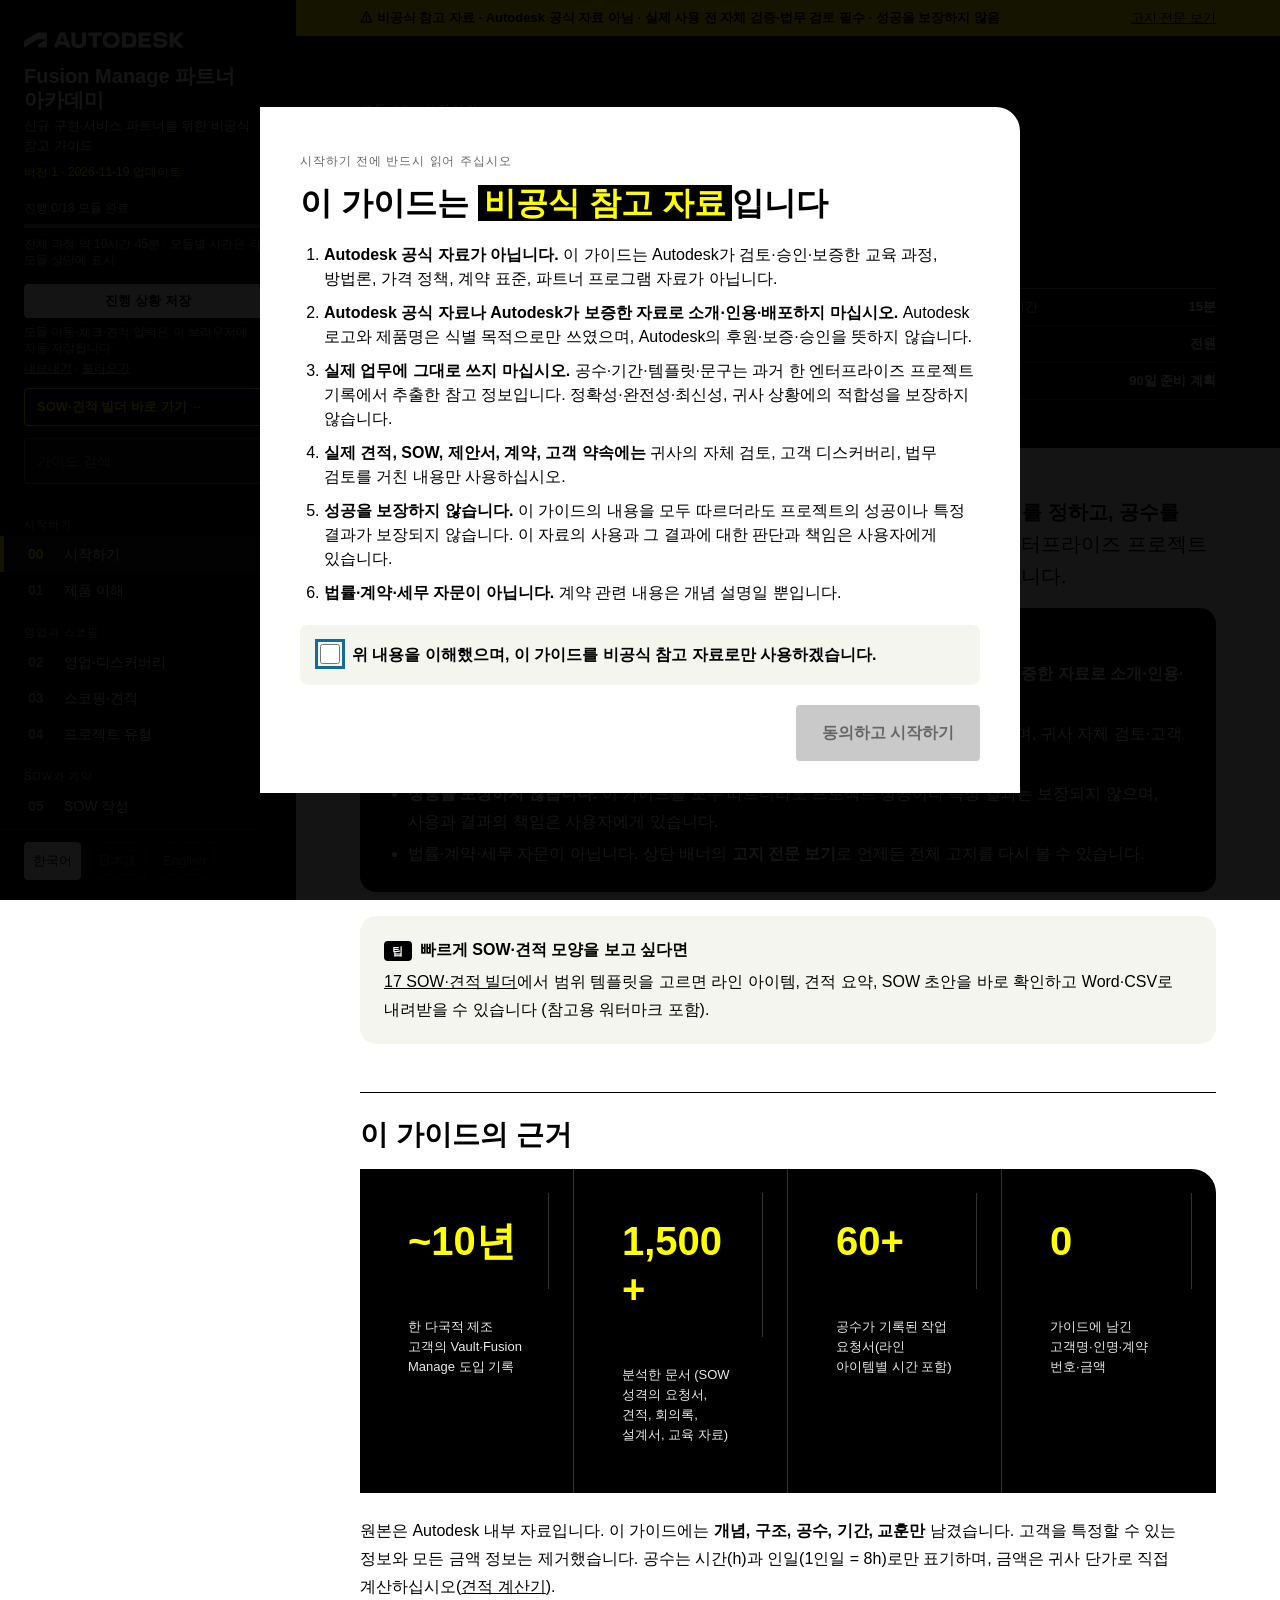
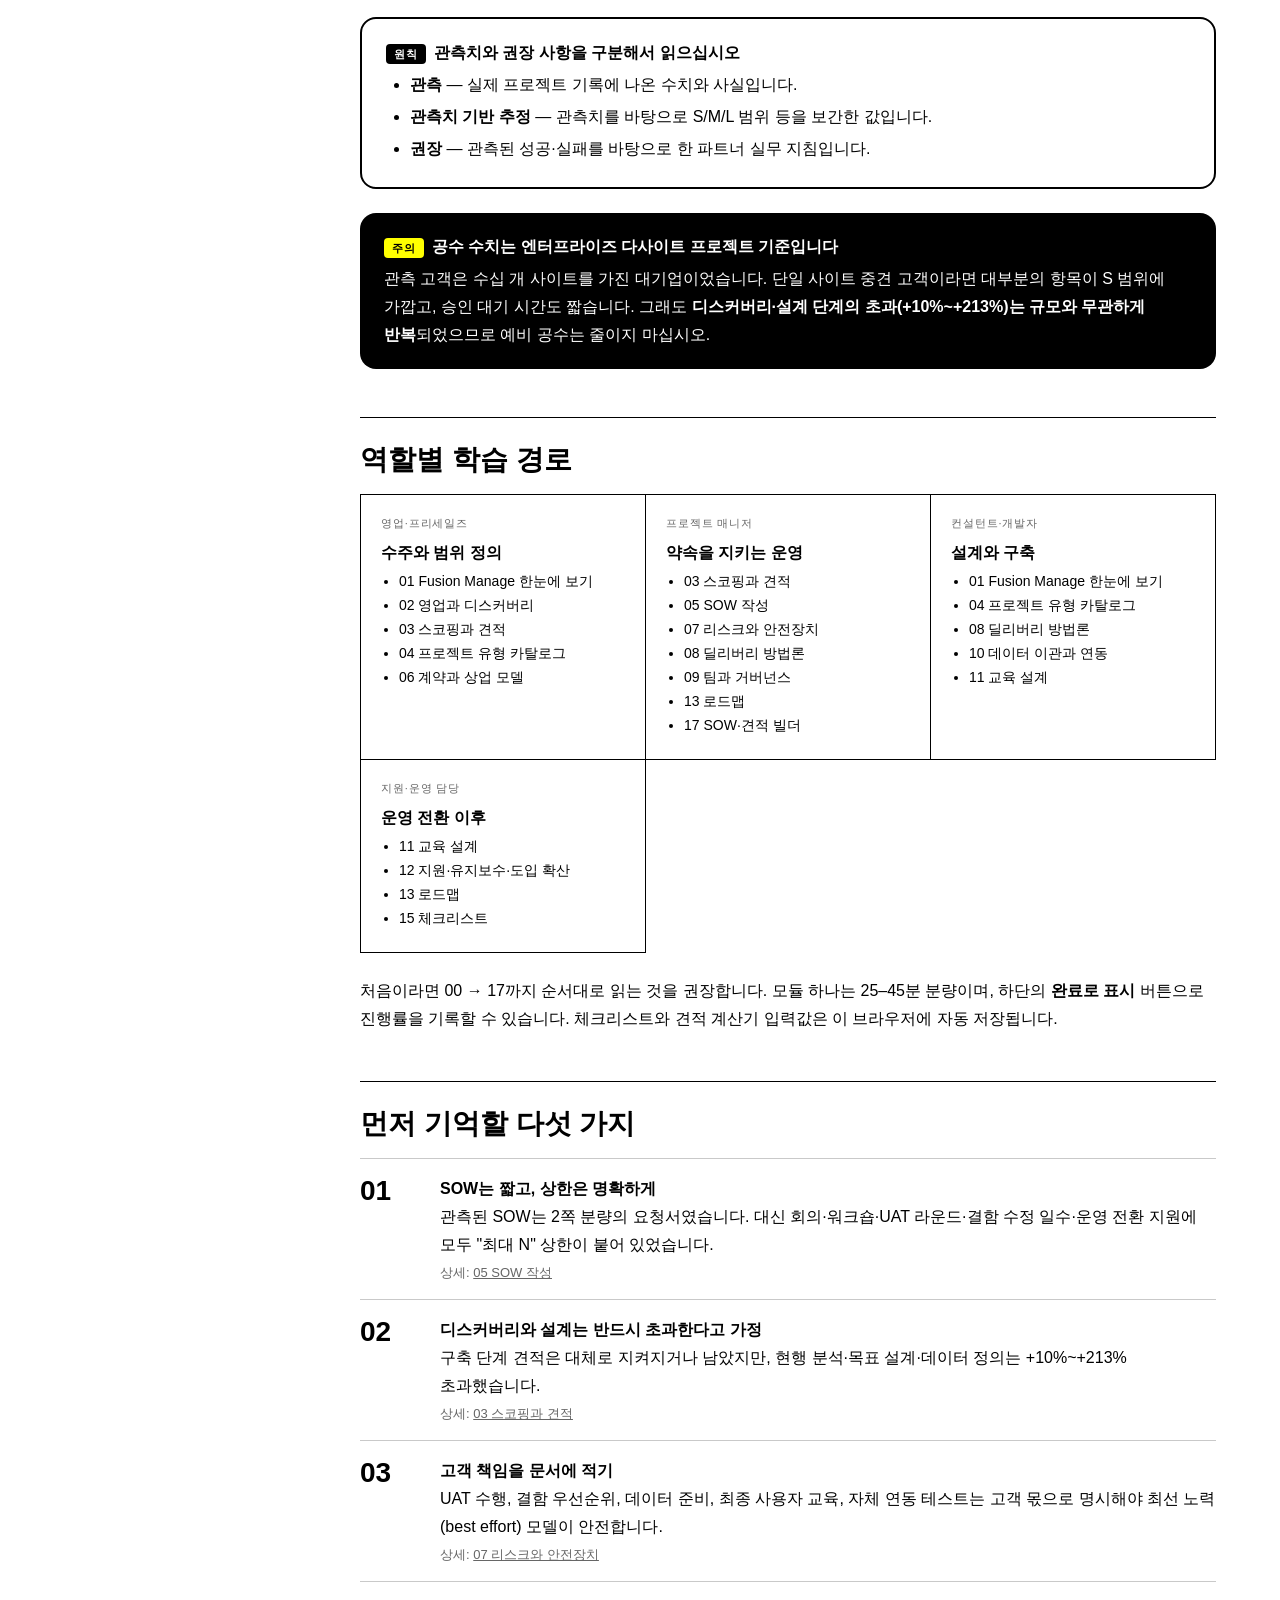
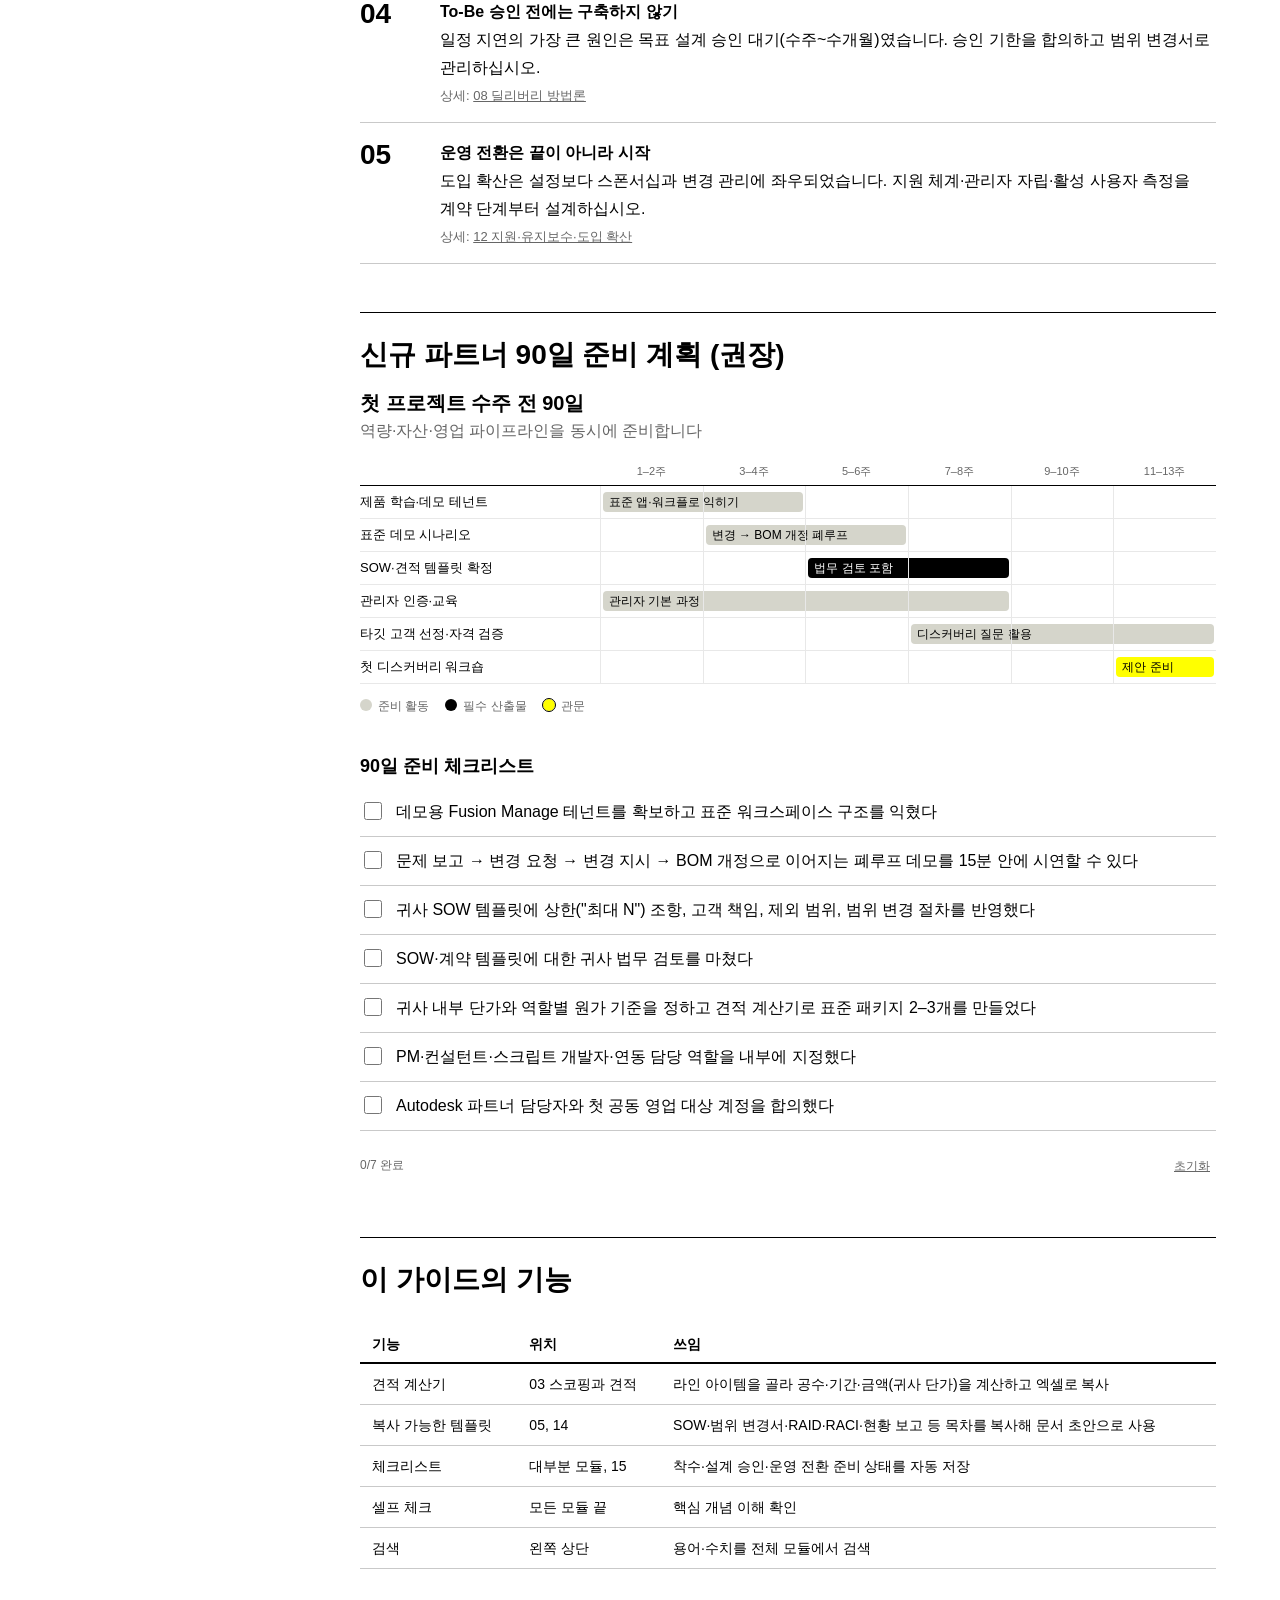
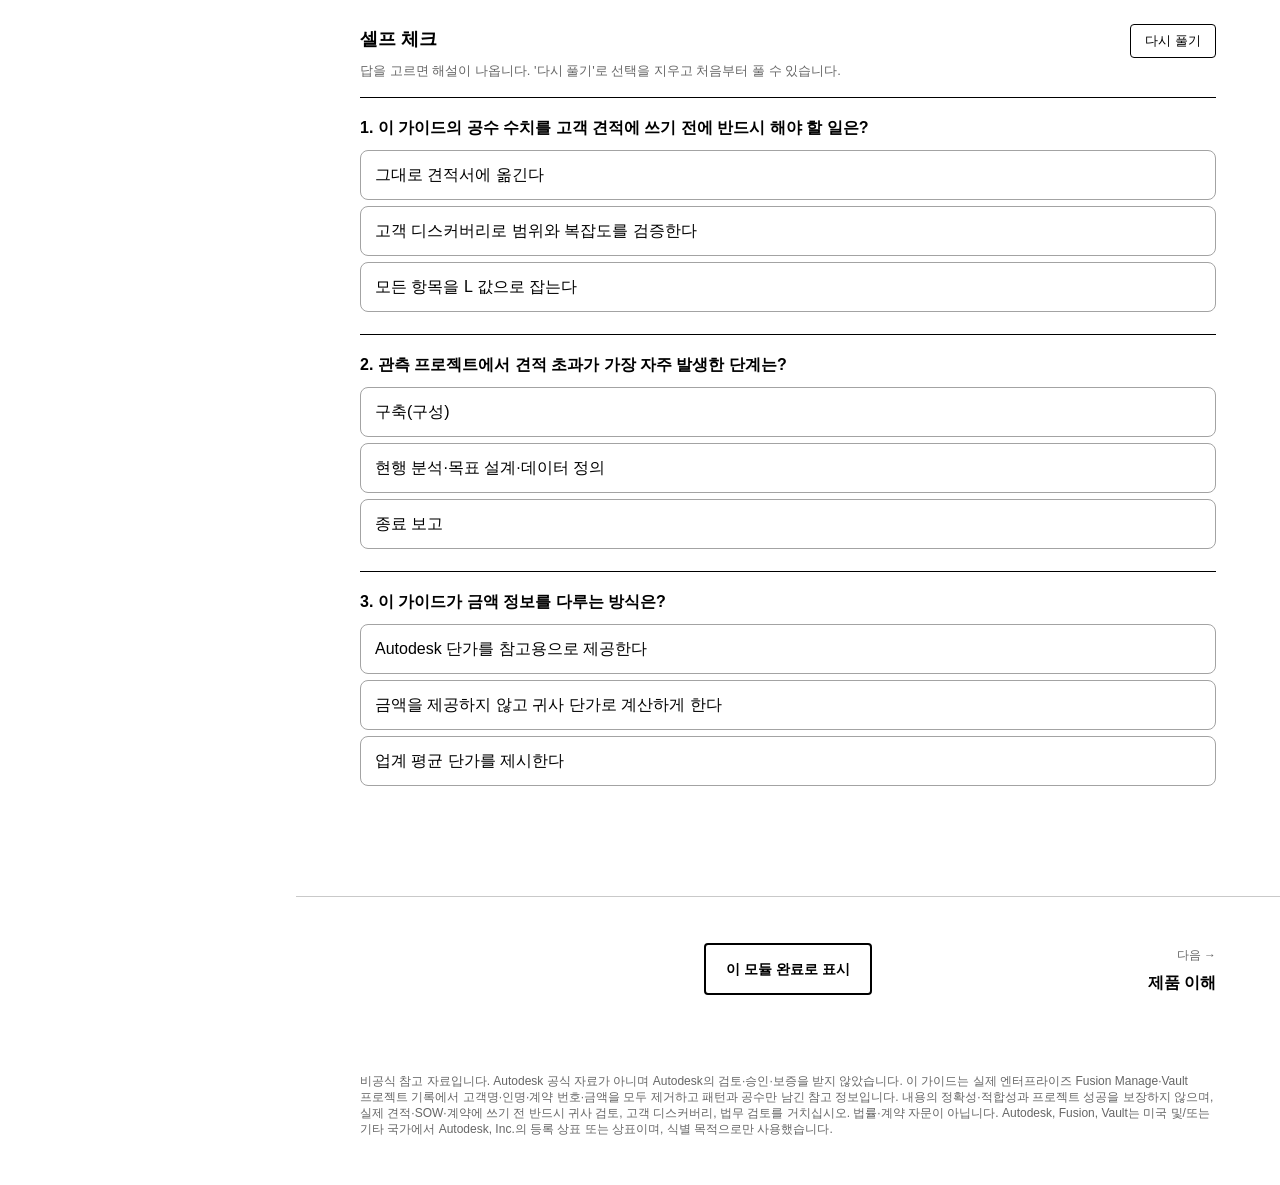
==== commit e87a143f: "Release v1 - First public release: Korean edition (18 modules, estimator, SOW/quote builder, save/re" ====
--- a/site/fm-partner-academy-ko.html
+++ b/site/fm-partner-academy-ko.html
@@ -1,810 +1,812 @@
-<!DOCTYPE html>
-<html lang="ko">
-<head>
-<meta charset="utf-8">
-<meta name="viewport" content="width=device-width, initial-scale=1">
-<title>Fusion Manage 파트너 아카데미</title>
-<style>/* Fusion Manage partner academy — Autodesk brand: Black/White primaries, Hello Yellow single accent,
-   Warm Slate/Slate secondary, 4px grid, sentence case. Artifakt if installed; CJK falls back to system fonts. */
-:root {
-  --black: #000000; --white: #FFFFFF; --yellow: #FFFF00;
-  --ws100: #F5F5F0; --ws300: #E4E4DB; --ws: #D5D5CB;
-  --sl100: #E8E8E8; --sl200: #C9C9C9; --sl300: #A3A3A3; --slate: #666666;
-  --tw700: #136B9A; --dusk700: #D34621; --morn700: #21A183;
-  --side: 296px; --r4: 4px; --r8: 8px; --r16: 16px; --r24: 24px;
-  --font-body: "Artifakt Element", var(--cjk), Arial, sans-serif;
-  --font-head: "Artifakt Legend", "Artifakt Element", var(--cjk), Arial, sans-serif;
-}
-html[lang="ko"] { --cjk: "Noto Sans KR", "Malgun Gothic", "Apple SD Gothic Neo", "Nanum Gothic"; }
-html[lang="ja"] { --cjk: "Noto Sans JP", "Yu Gothic UI", "Yu Gothic", "Meiryo", "Hiragino Sans"; }
-html[lang="en"] { --cjk: Arial; }
-* { box-sizing: border-box; }
-html, body { margin: 0; padding: 0; }
-body { font-family: var(--font-body); font-size: 16px; line-height: 28px; color: var(--black); background: var(--white); word-break: keep-all; overflow-wrap: anywhere; }
-html[lang="ja"] body { word-break: normal; line-break: strict; }
-a { color: inherit; }
-:focus-visible { outline: 3px solid var(--tw700); outline-offset: 2px; }
-
-/* ---------- layout ---------- */
-.side { position: fixed; inset: 0 auto 0 0; width: var(--side); background: var(--black); color: var(--white); display: flex; flex-direction: column; z-index: 20; }
-.side .brand { padding: 32px 24px 20px; }
-.side .brand img { width: 160px; height: auto; display: block; }
-.side .brand .prod { margin-top: 16px; font-family: var(--font-head); font-weight: 700; font-size: 20px; line-height: 24px; }
-.side .brand .sub { color: var(--sl200); font-size: 13px; line-height: 20px; margin-top: 4px; }
-.side .prog { padding: 0 24px 16px; font-size: 12px; line-height: 16px; color: var(--sl200); }
-.side .prog .track { height: 4px; background: var(--slate); margin-top: 8px; }
-.side .prog .fill { height: 4px; background: var(--yellow); width: 0; transition: width .3s; }
-.side .search { margin: 0 24px 12px; }
-.side .search input { width: 100%; padding: 8px 12px; border-radius: var(--r4); border: 1px solid var(--slate); background: #111; color: var(--white); font: inherit; font-size: 14px; }
-.side nav { overflow-y: auto; flex: 1; padding: 4px 0 24px; }
-.side nav .grp { padding: 16px 24px 4px; font-size: 11px; line-height: 16px; letter-spacing: .08em; text-transform: uppercase; color: var(--sl300); }
-.side nav a { display: grid; grid-template-columns: 32px 1fr 16px; gap: 4px; align-items: baseline; padding: 8px 24px; text-decoration: none; color: var(--sl100); font-size: 14px; line-height: 20px; border-left: 4px solid transparent; }
-.side nav a .n { font-family: var(--font-head); font-weight: 700; color: var(--sl300); }
-.side nav a:hover { background: #151515; color: var(--white); }
-.side nav a.on { border-left-color: var(--yellow); color: var(--white); background: #151515; }
-.side nav a.on .n { color: var(--yellow); }
-.side nav a .ok { color: var(--sl300); font-size: 12px; }
-.side .langs { padding: 12px 24px 20px; border-top: 1px solid #222; display: flex; gap: 8px; font-size: 13px; }
-.side .langs a { padding: 4px 8px; border-radius: var(--r4); text-decoration: none; color: var(--sl200); border: 1px solid #333; }
-.side .langs a.cur { color: var(--black); background: var(--white); border-color: var(--white); }
-.side .langs span.na { padding: 4px 8px; color: #555; border: 1px dashed #333; border-radius: var(--r4); }
-.main { margin-left: var(--side); min-height: 100vh; }
-.menu-btn { display: none; }
-
-/* ---------- module hero ---------- */
-.hero { background: var(--black); color: var(--white); padding: 64px 64px 48px; display: grid; grid-template-columns: 1fr 280px; gap: 48px; align-items: end; }
-.hero .kicker { font-size: 13px; line-height: 20px; letter-spacing: .08em; text-transform: uppercase; color: var(--sl200); }
-.hero h1 { font-family: var(--font-head); font-weight: 700; font-size: 48px; line-height: 56px; margin: 12px 0 16px; letter-spacing: -.01em; }
-.hero h1 em { font-style: normal; color: var(--yellow); }
-.hero .goal { color: var(--sl100); max-width: 720px; font-size: 18px; line-height: 28px; margin: 0; }
-.hero .facts { border-top: 1px solid var(--slate); }
-.hero .facts div { display: flex; justify-content: space-between; padding: 8px 0; border-bottom: 1px solid #333; font-size: 13px; line-height: 20px; color: var(--sl200); }
-.hero .facts b { color: var(--white); font-weight: 700; }
-.content { padding: 48px 64px 32px; max-width: 1120px; }
-.content > section + section { margin-top: 48px; }
-
-/* ---------- blocks ---------- */
-h2.sec { font-family: var(--font-head); font-weight: 700; font-size: 28px; line-height: 36px; margin: 0 0 16px; padding-top: 24px; border-top: 1px solid var(--black); }
-h3 { font-family: var(--font-body); font-weight: 700; font-size: 18px; line-height: 28px; margin: 32px 0 8px; }
-p { margin: 0 0 16px; }
-.lead { font-size: 20px; line-height: 32px; max-width: 860px; }
-ul.l, ol.l { margin: 0 0 16px; padding-left: 24px; }
-ul.l li, ol.l li { margin-bottom: 4px; }
-code { font-family: Consolas, "Courier New", monospace; font-size: 14px; background: var(--ws100); padding: 0 4px; border-radius: var(--r4); }
-.muted { color: var(--slate); }
-.small { font-size: 13px; line-height: 20px; }
-
-table.t { width: 100%; border-collapse: collapse; margin: 8px 0 8px; font-size: 14px; line-height: 20px; }
-table.t th { text-align: left; font-weight: 700; padding: 12px 12px 8px; border-bottom: 2px solid var(--black); vertical-align: bottom; white-space: nowrap; }
-table.t td { padding: 10px 12px; border-bottom: 1px solid var(--sl200); vertical-align: top; }
-table.t td.num, table.t th.num { text-align: right; font-variant-numeric: tabular-nums; white-space: nowrap; }
-table.t tr.total td { font-weight: 700; border-top: 2px solid var(--black); border-bottom: none; }
-.tnote { font-size: 12px; line-height: 16px; color: var(--slate); margin: 0 0 24px; }
-.twrap { overflow-x: auto; }
-
-.callout { border-radius: var(--r16); padding: 20px 24px; margin: 16px 0 24px; background: var(--ws100); }
-.callout .ct { font-weight: 700; margin-bottom: 4px; display: flex; gap: 8px; align-items: baseline; }
-.callout .ct .tag { font-size: 11px; line-height: 16px; letter-spacing: .08em; text-transform: uppercase; padding: 2px 8px; border-radius: var(--r4); background: var(--black); color: var(--white); }
-.callout.warn { background: var(--black); color: var(--white); }
-.callout.warn .ct .tag { background: var(--yellow); color: var(--black); }
-.callout.rule { background: var(--white); border: 2px solid var(--black); }
-.callout.source { background: var(--white); border: 1px solid var(--sl200); font-size: 13px; line-height: 20px; color: var(--slate); }
-.callout p:last-child, .callout ul:last-child { margin-bottom: 0; }
-
-.steps { list-style: none; margin: 8px 0 24px; padding: 0; counter-reset: s; }
-.steps > li { display: grid; grid-template-columns: 64px 1fr; gap: 16px; padding: 16px 0; border-top: 1px solid var(--sl200); counter-increment: s; }
-.steps > li:last-child { border-bottom: 1px solid var(--sl200); }
-.steps > li::before { content: counter(s, decimal-leading-zero); font-family: var(--font-head); font-weight: 700; font-size: 28px; line-height: 32px; }
-.steps .st { font-weight: 700; }
-.steps .sm { font-size: 13px; line-height: 20px; color: var(--slate); margin-top: 4px; }
-
-.stats { display: grid; grid-template-columns: repeat(auto-fit, minmax(180px, 1fr)); background: var(--black); color: var(--white); margin: 16px 0 24px; border-radius: 0 var(--r24) 0 0; }
-.stats div { padding: 24px; border-right: 1px solid #333; }
-.stats div:last-child { border-right: none; }
-.stats .v { font-family: var(--font-head); font-weight: 700; font-size: 40px; line-height: 48px; color: var(--yellow); }
-.stats .k { font-size: 13px; line-height: 20px; color: var(--sl100); margin-top: 4px; }
-
-.bars { margin: 16px 0 24px; }
-.bars .bt { font-family: var(--font-head); font-weight: 700; font-size: 20px; line-height: 28px; }
-.bars .bs { color: var(--slate); margin-bottom: 16px; }
-.bars .row { display: grid; grid-template-columns: 1fr 112px; align-items: center; gap: 12px; border-bottom: 1px dotted var(--sl300); padding: 6px 0; }
-.bars .bar { height: 32px; background: var(--ws); display: flex; align-items: center; min-width: 2px; border-radius: 0 var(--r4) var(--r4) 0; }
-.bars .bar.hi { background: var(--yellow); }
-.bars .bar span { font-size: 13px; line-height: 20px; padding: 0 8px; white-space: nowrap; }
-.bars .lbl { font-size: 13px; line-height: 20px; margin-bottom: 2px; }
-.bars .val { font-family: var(--font-head); font-weight: 700; font-size: 22px; line-height: 28px; text-align: left; }
-.bars .val small { font-size: 12px; font-weight: 400; color: var(--slate); }
-.bars .bn { font-size: 12px; line-height: 16px; color: var(--slate); margin-top: 8px; }
-
-.gantt { margin: 16px 0 24px; overflow-x: auto; }
-.gantt .gt { font-family: var(--font-head); font-weight: 700; font-size: 20px; line-height: 28px; }
-.gantt .gs { color: var(--slate); margin-bottom: 12px; }
-.gantt .grid { display: grid; min-width: 760px; font-size: 13px; line-height: 20px; }
-.gantt .hd { color: var(--slate); font-size: 11px; border-bottom: 1px solid var(--black); padding: 4px 0; text-align: center; }
-.gantt .lab { padding: 6px 12px 6px 0; border-bottom: 1px solid var(--sl100); }
-.gantt .cell { border-bottom: 1px solid var(--sl100); border-left: 1px solid var(--sl100); position: relative; }
-.gantt .bar { position: absolute; top: 6px; bottom: 6px; border-radius: var(--r4); background: var(--ws); font-size: 12px; line-height: 20px; padding: 0 6px; white-space: nowrap; overflow: hidden; }
-.gantt .bar.k-gate { background: var(--yellow); }
-.gantt .bar.k-run { background: var(--black); color: var(--white); }
-.gantt .bar.k-opt { background: repeating-linear-gradient(45deg, var(--ws100), var(--ws100) 4px, var(--ws300) 4px, var(--ws300) 8px); }
-.gantt .legend { display: flex; gap: 16px; font-size: 12px; color: var(--slate); margin-top: 8px; flex-wrap: wrap; }
-.gantt .legend i { display: inline-block; width: 12px; height: 12px; border-radius: 50%; margin-right: 6px; vertical-align: -1px; }
-
-.flow { display: grid; grid-template-columns: repeat(var(--n), 1fr); margin: 16px 0 24px; border: 1px solid var(--black); }
-.flow > div { padding: 16px; border-right: 1px solid var(--black); min-height: 160px; }
-.flow > div:last-child { border-right: none; }
-.flow .fn { font-family: var(--font-head); font-weight: 700; font-size: 28px; line-height: 32px; }
-.flow .ft { font-weight: 700; margin: 8px 0 4px; line-height: 24px; }
-.flow .fx { font-size: 13px; line-height: 20px; color: var(--slate); }
-.flow > div.hi { background: var(--black); color: var(--white); }
-.flow > div.hi .fn { color: var(--yellow); }
-.flow > div.hi .fx { color: var(--sl200); }
-
-.tiles { display: grid; grid-template-columns: repeat(auto-fit, minmax(240px, 1fr)); gap: 0; margin: 16px 0 24px; border-top: 1px solid var(--black); border-left: 1px solid var(--black); }
-.tiles > div { padding: 20px; border-right: 1px solid var(--black); border-bottom: 1px solid var(--black); }
-.tiles .tt { font-weight: 700; margin-bottom: 4px; }
-.tiles .tg { font-size: 11px; line-height: 16px; letter-spacing: .08em; text-transform: uppercase; color: var(--slate); margin-bottom: 8px; }
-.tiles .tx { font-size: 14px; line-height: 20px; }
-.tiles .tx ul { margin: 4px 0 0; padding-left: 18px; }
-
-.check { list-style: none; padding: 0; margin: 8px 0 24px; }
-.check li { border-bottom: 1px solid var(--sl200); }
-.check label { display: grid; grid-template-columns: 28px 1fr; gap: 8px; padding: 10px 0; cursor: pointer; }
-.check input { width: 18px; height: 18px; margin-top: 4px; accent-color: var(--black); }
-.check input:checked + span { color: var(--slate); text-decoration: line-through; text-decoration-color: var(--sl300); }
-.check .cmeta { font-size: 12px; color: var(--slate); margin-top: -4px; padding-bottom: 8px; display: flex; justify-content: space-between; }
-.check .cmeta button { font: inherit; background: none; border: none; text-decoration: underline; cursor: pointer; color: var(--slate); }
-
-details.d { border-top: 1px solid var(--sl200); }
-details.d:last-of-type { border-bottom: 1px solid var(--sl200); }
-details.d > summary { cursor: pointer; padding: 14px 0; font-weight: 700; list-style: none; display: flex; justify-content: space-between; gap: 16px; }
-details.d > summary::after { content: "+"; font-family: var(--font-head); font-size: 22px; }
-details.d[open] > summary::after { content: "−"; }
-details.d > .db { padding: 0 0 16px; }
-
-.tpl { border-radius: var(--r16); border: 1px solid var(--black); margin: 16px 0 24px; overflow: hidden; }
-.tpl .th { background: var(--black); color: var(--white); padding: 12px 20px; display: flex; justify-content: space-between; align-items: center; gap: 12px; }
-.tpl .th b { font-weight: 700; }
-.tpl .th button, .btn { font: inherit; font-size: 13px; line-height: 20px; padding: 6px 14px; border-radius: var(--r4); border: 1px solid var(--white); background: transparent; color: var(--white); cursor: pointer; }
-.tpl .tb { padding: 8px 20px 16px; font-size: 14px; line-height: 22px; }
-.tpl .tb .sh { font-weight: 700; margin-top: 12px; }
-.tpl .tb ul { margin: 4px 0 0; padding-left: 20px; }
-
-.raci td.v { text-align: center; font-weight: 700; width: 64px; }
-.raci td.v.R { background: var(--black); color: var(--white); }
-.raci td.v.A { background: var(--yellow); }
-.raci td.v.C { background: var(--ws); }
-.raci td.v.I { color: var(--slate); }
-
-.quiz { margin: 16px 0 24px; }
-.quiz .q { border-top: 1px solid var(--black); padding: 16px 0; }
-.quiz .qq { font-weight: 700; margin-bottom: 8px; }
-.quiz button.o { display: block; width: 100%; text-align: left; font: inherit; padding: 10px 14px; margin: 6px 0; border: 1px solid var(--sl300); background: var(--white); border-radius: var(--r8); cursor: pointer; }
-.quiz button.o:hover { border-color: var(--black); }
-.quiz button.o.right { background: var(--black); color: var(--white); border-color: var(--black); }
-.quiz button.o.wrong { background: var(--ws100); color: var(--slate); text-decoration: line-through; }
-.quiz .why { font-size: 14px; line-height: 20px; color: var(--slate); margin-top: 8px; display: none; }
-.quiz .q.done .why { display: block; }
-
-/* estimator */
-.est { border: 1px solid var(--black); border-radius: 0 var(--r24) 0 0; margin: 16px 0 24px; }
-.est .eh { display: grid; grid-template-columns: repeat(auto-fit, minmax(200px, 1fr)); gap: 16px; padding: 20px; border-bottom: 1px solid var(--black); background: var(--ws100); border-radius: 0 var(--r24) 0 0; }
-.est label.f { font-size: 13px; line-height: 20px; display: block; }
-.est label.f b { display: block; margin-bottom: 4px; }
-.est select, .est input[type=number], .est input[type=text] { width: 100%; font: inherit; font-size: 14px; padding: 6px 8px; border: 1px solid var(--slate); border-radius: var(--r4); background: var(--white); }
-.est .eg { padding: 0 20px; }
-.est .eg h4 { font-size: 13px; letter-spacing: .08em; text-transform: uppercase; color: var(--slate); margin: 20px 0 4px; }
-.est .ei { display: grid; grid-template-columns: 28px 1fr 160px 80px; gap: 8px; align-items: center; padding: 8px 0; border-bottom: 1px solid var(--sl200); font-size: 14px; line-height: 20px; }
-.est .ei .eh2 { text-align: right; font-variant-numeric: tabular-nums; font-weight: 700; }
-.est .ei .desc { font-size: 12px; color: var(--slate); }
-.est .out { background: var(--black); color: var(--white); padding: 24px 20px; display: grid; grid-template-columns: repeat(auto-fit, minmax(160px, 1fr)); gap: 16px; margin-top: 16px; }
-.est .out .v { font-family: var(--font-head); font-weight: 700; font-size: 36px; line-height: 44px; color: var(--yellow); }
-.est .out .k { font-size: 13px; color: var(--sl100); }
-.est .brk { padding: 16px 20px 20px; font-size: 13px; line-height: 20px; }
-.est .brk table { width: 100%; border-collapse: collapse; }
-.est .brk td { padding: 6px 8px; border-bottom: 1px solid var(--sl200); }
-.est .brk td.num { text-align: right; font-variant-numeric: tabular-nums; }
-.est .acts { padding: 0 20px 20px; display: flex; gap: 8px; flex-wrap: wrap; }
-.est .acts .btn { color: var(--black); border-color: var(--black); }
-
-/* sidebar save + builder link */
-.side .prog .tt { margin-top: 8px; color: var(--sl300); }
-.savebox { padding: 0 24px 12px; font-size: 12px; line-height: 16px; color: var(--sl300); }
-.savebox .sbtn { width: 100%; font: inherit; font-size: 13px; line-height: 20px; padding: 6px 12px; border-radius: var(--r4); border: 1px solid var(--white); background: var(--white); color: var(--black); cursor: pointer; font-weight: 700; }
-.savebox .smsg { margin-top: 6px; }
-.savebox .sio { margin-top: 4px; }
-.lnk { font: inherit; background: none; border: none; padding: 0; color: inherit; text-decoration: underline; cursor: pointer; }
-.side .bldlink { display: block; margin: 0 24px 12px; padding: 8px 12px; border: 1px solid var(--yellow); border-radius: var(--r4); color: var(--yellow); text-decoration: none; font-size: 13px; line-height: 20px; font-weight: 700; }
-.side .bldlink:hover { background: var(--yellow); color: var(--black); }
-
-/* disclaimer banner, resume card, gate */
-.banner { background: var(--yellow); color: var(--black); padding: 8px 64px; font-size: 13px; line-height: 20px; font-weight: 700; display: flex; gap: 16px; justify-content: space-between; align-items: center; position: sticky; top: 0; z-index: 15; }
-.banner .lnk { white-space: nowrap; font-weight: 400; }
-.resume { background: var(--ws100); border-bottom: 1px solid var(--sl200); padding: 12px 64px; display: flex; gap: 16px; align-items: center; font-size: 14px; }
-.btn.dark { background: var(--black); color: var(--white); border-color: var(--black); text-decoration: none; }
-body.gated { overflow: hidden; }
-.gate { position: fixed; inset: 0; background: rgba(0, 0, 0, .92); z-index: 100; display: flex; align-items: center; justify-content: center; padding: 24px; overflow-y: auto; }
-.gbox { background: var(--white); color: var(--black); max-width: 760px; width: 100%; border-radius: 0 var(--r24) 0 0; padding: 40px 40px 32px; }
-.gbox .gk { font-size: 12px; letter-spacing: .08em; text-transform: uppercase; color: var(--slate); }
-.gbox h2 { font-family: var(--font-head); font-weight: 700; font-size: 32px; line-height: 40px; margin: 8px 0 20px; }
-.gbox h2 em { font-style: normal; background: var(--black); color: var(--yellow); padding: 0 6px; }
-.gbox ol { margin: 0 0 20px; padding-left: 24px; }
-.gbox ol li { margin-bottom: 10px; line-height: 24px; }
-.gbox .gchk { display: grid; grid-template-columns: 28px 1fr; gap: 8px; padding: 16px; background: var(--ws100); border-radius: var(--r8); font-weight: 700; cursor: pointer; }
-.gbox .gchk input { width: 20px; height: 20px; accent-color: var(--black); }
-.gbox .gact { margin-top: 20px; text-align: right; }
-.gbox .gbtn { font: inherit; font-weight: 700; padding: 12px 24px; border-radius: var(--r4); border: 2px solid var(--black); background: var(--black); color: var(--white); cursor: pointer; }
-.gbox .gbtn:disabled { background: var(--sl200); border-color: var(--sl200); color: var(--slate); cursor: not-allowed; }
-
-/* quiz header */
-.quiz .qh { display: flex; gap: 16px; align-items: baseline; }
-.quiz .qh h3 { margin-right: auto; }
-.quiz .qs { font-weight: 700; }
-.quiz .qr, .acts .btn, .bld .btn { color: var(--black); border-color: var(--black); }
-
-/* builder */
-.bld { border: 1px solid var(--black); border-radius: 0 var(--r24) 0 0; margin: 16px 0 24px; padding: 0 20px 20px; }
-.bld .bstep h4 { font-size: 13px; letter-spacing: .08em; text-transform: uppercase; color: var(--slate); margin: 20px 0 8px; }
-.bld .bpick { display: grid; grid-template-columns: repeat(auto-fit, minmax(200px, 1fr)); border-top: 1px solid var(--black); border-left: 1px solid var(--black); }
-.bld .bt { font: inherit; text-align: left; background: var(--white); border: none; border-right: 1px solid var(--black); border-bottom: 1px solid var(--black); padding: 12px 14px; cursor: pointer; display: grid; gap: 2px; }
-.bld .bt .tg { font-family: var(--font-head); font-weight: 700; font-size: 20px; line-height: 24px; }
-.bld .bt .bd { font-size: 12px; line-height: 16px; color: var(--slate); }
-.bld .bt.on { background: var(--black); color: var(--white); }
-.bld .bt.on .tg { color: var(--yellow); }
-.bld .bt.on .bd { color: var(--sl200); }
-.bld .eh { display: grid; grid-template-columns: repeat(auto-fit, minmax(180px, 1fr)); gap: 12px; padding: 16px; background: var(--ws100); }
-.bld label.f { font-size: 13px; line-height: 20px; display: block; }
-.bld label.f b { display: block; margin-bottom: 4px; }
-.bld select, .bld input[type=number], .bld input[type=text] { width: 100%; font: inherit; font-size: 14px; padding: 6px 8px; border: 1px solid var(--slate); border-radius: var(--r4); background: var(--white); }
-.bld .ei { display: grid; grid-template-columns: 28px 1fr 180px 80px; gap: 8px; align-items: center; padding: 8px 0; border-bottom: 1px solid var(--sl200); font-size: 14px; line-height: 20px; }
-.bld .ei .eh2 { text-align: right; font-weight: 700; font-variant-numeric: tabular-nums; }
-.bld .ei .desc { font-size: 12px; color: var(--slate); }
-.bld .opt { font-size: 11px; padding: 0 6px; border: 1px solid var(--slate); border-radius: var(--r4); color: var(--slate); }
-.bld .out { background: var(--black); color: var(--white); padding: 24px 20px; display: grid; grid-template-columns: repeat(auto-fit, minmax(160px, 1fr)); gap: 16px; margin: 16px -20px 0; }
-.bld .out .v { font-family: var(--font-head); font-weight: 700; font-size: 32px; line-height: 40px; color: var(--yellow); }
-.bld .out .k { font-size: 13px; color: var(--sl100); }
-.bld .btabs { display: flex; gap: 0; border-bottom: 2px solid var(--black); }
-.bld .btabs .tb { font: inherit; font-weight: 700; padding: 8px 16px; border: none; background: none; cursor: pointer; color: var(--slate); }
-.bld .btabs .tb.on { background: var(--black); color: var(--white); border-radius: var(--r4) var(--r4) 0 0; }
-.bld .bout { padding: 16px 0; }
-.wm { border: 2px solid var(--dusk700); color: var(--dusk700); font-weight: 700; font-size: 13px; line-height: 20px; padding: 8px 12px; border-radius: var(--r4); }
-.sowdoc { border: 1px solid var(--sl200); padding: 16px 24px; font-size: 14px; line-height: 22px; }
-.sowdoc h2 { font-size: 22px; line-height: 30px; margin: 12px 0 4px; }
-.sowdoc h3 { font-size: 16px; margin: 20px 0 6px; }
-.sowdoc ul { margin: 0 0 8px; padding-left: 20px; }
-.bld .acts { padding: 8px 0 0; display: flex; gap: 8px; flex-wrap: wrap; }
-
-/* footer nav */
-.pager { display: grid; grid-template-columns: 1fr auto 1fr; gap: 16px; align-items: center; padding: 32px 64px 64px; max-width: 1120px; border-top: 1px solid var(--sl200); margin-top: 32px; }
-.pager a { text-decoration: none; display: block; padding: 12px 0; }
-.pager a .pl { font-size: 12px; color: var(--slate); }
-.pager a .pt { font-weight: 700; }
-.pager .next { text-align: right; }
-.pager .done-btn { font: inherit; font-size: 14px; padding: 10px 20px; border-radius: var(--r4); border: 2px solid var(--black); background: var(--white); cursor: pointer; font-weight: 700; }
-.pager .done-btn.is { background: var(--black); color: var(--white); }
-.legal { padding: 0 64px 48px; max-width: 1120px; font-size: 12px; line-height: 16px; color: var(--slate); }
-.hit { background: var(--yellow); }
-.results { padding: 32px 64px; max-width: 1120px; }
-.results .r { border-bottom: 1px solid var(--sl200); padding: 12px 0; }
-.results .r a { font-weight: 700; text-decoration: none; }
-
-@media (max-width: 960px) {
-  .side { transform: translateX(-100%); transition: transform .2s; }
-  body.menu .side { transform: none; }
-  .main { margin-left: 0; }
-  .menu-btn { display: block; position: fixed; top: 12px; right: 12px; z-index: 30; font: inherit; padding: 8px 12px; border-radius: var(--r4); background: var(--black); color: var(--white); border: 1px solid var(--white); }
-  .hero { grid-template-columns: 1fr; padding: 48px 24px 32px; }
-  .hero h1 { font-size: 36px; line-height: 44px; }
-  .content, .pager, .legal, .results, .banner, .resume { padding-left: 24px; padding-right: 24px; }
-  .bld .ei { grid-template-columns: 28px 1fr 80px; }
-  .bld .ei select { grid-column: 2 / 4; }
-  .gbox { padding: 24px; }
-  .flow { grid-template-columns: 1fr; }
-  .flow > div { border-right: none; border-bottom: 1px solid var(--black); min-height: 0; }
-  .est .ei { grid-template-columns: 28px 1fr 80px; }
-  .est .ei .lvl { grid-column: 2 / 4; }
-}
-@media print {
-  .side, .menu-btn, .pager, .search { display: none !important; }
-  .main { margin-left: 0; }
-  .hero { padding: 24px; break-inside: avoid; }
-  .module { display: block !important; break-before: page; }
-  details.d { display: block; } details.d > .db { display: block !important; }
-  body { font-size: 11pt; line-height: 1.5; }
-}
-</style>
-</head>
-<body>
-<button class="menu-btn" id="menubtn" type="button" aria-label="Menu">☰</button>
-<aside class="side" id="side">
-  <div class="brand">
-    <img alt="Autodesk" src="[data-uri]">
-    <div class="prod">Fusion Manage 파트너 아카데미</div>
-    <div class="sub">신규 구현·서비스 파트너를 위한 비공식 참고 가이드</div>
-  </div>
-  <div class="prog"><span id="progtxt"></span><div class="track"><div class="fill" id="progfill"></div></div><div class="tt" id="tottime"></div></div>
-  <div class="savebox">
-    <button type="button" class="sbtn" id="savebtn">진행 상황 저장</button>
-    <div class="smsg" id="savemsg">모듈 이동·체크·견적 입력은 이 브라우저에 자동 저장됩니다</div>
-    <div class="sio"><button type="button" class="lnk" id="expbtn" title="다른 PC·브라우저로 옮길 때 진행 파일을 내보내고 불러오십시오">내보내기</button> · <button type="button" class="lnk" id="impbtn" title="다른 PC·브라우저로 옮길 때 진행 파일을 내보내고 불러오십시오">불러오기</button><input type="file" id="impfile" accept="application/json" hidden></div>
-  </div>
-  <a class="bldlink" href="#m-builder">SOW·견적 빌더 바로 가기 →</a>
-  <div class="search"><input id="q" type="search" placeholder="가이드 검색" aria-label="가이드 검색"></div>
-  <nav id="nav" aria-label="Modules"></nav>
-  <div class="langs"><a class="cur" href="fm-partner-academy-ko.html">한국어</a><span class="na" title="준비 중">日本語</span><span class="na" title="준비 중">English</span></div>
-</aside>
-<main class="main" id="main"></main>
-<script>window.ACADEMY = {"meta": {"lang": "ko", "version": "1", "ackVersion": "1", "file": "fm-partner-academy-ko.html", "title": "Fusion Manage 파트너 아카데미", "product": "Fusion Manage 파트너 아카데미", "subtitle": "신규 구현·서비스 파트너를 위한 비공식 참고 가이드", "soon": "준비 중", "langs": [{"code": "ko", "label": "한국어", "file": "fm-partner-academy-ko.html"}, {"code": "ja", "label": "日本語", "file": "fm-partner-academy-ja.html"}, {"code": "en", "label": "English", "file": "fm-partner-academy-en.html"}], "disclaimer": {"kicker": "시작하기 전에 반드시 읽어 주십시오", "title": "이 가이드는 *비공식 참고 자료*입니다", "items": ["**Autodesk 공식 자료가 아닙니다.** 이 가이드는 Autodesk가 검토·승인·보증한 교육 과정, 방법론, 가격 정책, 계약 표준, 파트너 프로그램 자료가 아닙니다.", "**Autodesk 공식 자료나 Autodesk가 보증한 자료로 소개·인용·배포하지 마십시오.** Autodesk 로고와 제품명은 식별 목적으로만 쓰였으며, Autodesk의 후원·보증·승인을 뜻하지 않습니다.", "**실제 업무에 그대로 쓰지 마십시오.** 공수·기간·템플릿·문구는 과거 한 엔터프라이즈 프로젝트 기록에서 추출한 참고 정보입니다. 정확성·완전성·최신성, 귀사 상황에의 적합성을 보장하지 않습니다.", "**실제 견적, SOW, 제안서, 계약, 고객 약속에는** 귀사의 자체 검토, 고객 디스커버리, 법무 검토를 거친 내용만 사용하십시오.", "**성공을 보장하지 않습니다.** 이 가이드의 내용을 모두 따르더라도 프로젝트의 성공이나 특정 결과가 보장되지 않습니다. 이 자료의 사용과 그 결과에 대한 판단과 책임은 사용자에게 있습니다.", "**법률·계약·세무 자문이 아닙니다.** 계약 관련 내용은 개념 설명일 뿐입니다."], "check": "위 내용을 이해했으며, 이 가이드를 비공식 참고 자료로만 사용하겠습니다.", "enter": "동의하고 시작하기", "close": "닫기", "banner": "비공식 참고 자료 · Autodesk 공식 자료 아님 · 실제 사용 전 자체 검증·법무 검토 필수 · 성공을 보장하지 않음", "bannerLink": "고지 전문 보기"}, "legal": "비공식 참고 자료입니다. Autodesk 공식 자료가 아니며 Autodesk의 검토·승인·보증을 받지 않았습니다. 이 가이드는 실제 엔터프라이즈 Fusion Manage·Vault 프로젝트 기록에서 고객명·인명·계약 번호·금액을 모두 제거하고 패턴과 공수만 남긴 참고 정보입니다. 내용의 정확성·적합성과 프로젝트 성공을 보장하지 않으며, 실제 견적·SOW·계약에 쓰기 전 반드시 귀사 검토, 고객 디스커버리, 법무 검토를 거치십시오. 법률·계약 자문이 아닙니다. Autodesk, Fusion, Vault는 미국 및/또는 기타 국가에서 Autodesk, Inc.의 등록 상표 또는 상표이며, 식별 목적으로만 사용했습니다."}, "ui": {"search": "가이드 검색", "progress": "진행 {n}/{t} 모듈 완료", "totalTime": "전체 과정 약 {h}시간 {m}분 · 모듈별 시간은 각 모듈 상단에 표시", "timeLabel": "이 모듈 학습 시간", "module": "모듈", "prev": "이전", "next": "다음", "markDone": "이 모듈 완료로 표시", "completed": "완료함 ✓", "reset": "초기화", "copy": "복사", "copied": "복사됨", "checked": "{n}/{t} 완료", "activity": "활동", "quizTitle": "셀프 체크", "quizScore": "{n}/{t} 정답", "quizRetry": "다시 풀기", "quizHint": "답을 고르면 해설이 나옵니다. '다시 풀기'로 선택을 지우고 처음부터 풀 수 있습니다.", "results": "\"{q}\" 검색 결과 {n}건", "raciKey": "R = 실행 책임, A = 최종 승인 책임(활동당 1명), C = 사전 협의, I = 결과 통보", "save": "진행 상황 저장", "saved": "저장됨 · {t}", "autosave": "모듈 이동·체크·견적 입력은 이 브라우저에 자동 저장됩니다", "resume": "지난번 위치: 모듈 {n} {title}", "resumeBtn": "이어서 학습하기", "dismiss": "닫기", "export": "내보내기", "import": "불러오기", "exportHint": "다른 PC·브라우저로 옮길 때 진행 파일을 내보내고 불러오십시오", "importOk": "진행 상황을 불러왔습니다", "importErr": "파일을 읽을 수 없습니다", "builderLink": "SOW·견적 빌더 바로 가기", "callout": {"tip": "팁", "warn": "주의", "rule": "원칙", "source": "근거", "example": "사례"}}, "groups": {"start": "시작하기", "sell": "영업과 스코핑", "contract": "SOW와 계약", "deliver": "구현", "run": "운영과 유지보수", "kit": "툴킷"}, "estimator": {"defaults": {"users": 50, "contingency": 20, "pm": 15, "fte": 1.5, "latency": 1.5}, "phases": {"discover": "디스커버리·설계", "platform": "플랫폼 준비", "build": "구축·구성", "integrate": "연동·데이터", "test": "테스트·운영 전환", "train": "교육·이관", "close": "종료"}, "groups": {"discover": "1. 디스커버리와 설계", "platform": "2. 플랫폼 준비", "build": "3. 기능 구축(워크스페이스·워크플로·스크립트)", "integrate": "4. 연동과 데이터", "test": "5. 테스트와 운영 전환", "train": "6. 교육과 고객 자립", "close": "7. 종료"}, "ui": {"sites": "대상 사이트(공장) 수", "users": "교육 대상 사용자 수", "pm": "PM 오버헤드 (%)", "cont": "예비 공수 (%)", "fte": "투입 컨설턴트 (FTE)", "rate": "귀사 1인일 단가 (선택)", "ratePh": "숫자만 입력", "cur": "통화 표기 (선택)", "curPh": "예: KRW", "lvl": {"S": "S 단순", "M": "M 표준", "L": "L 복잡"}, "d": "인일", "pmLine": "프로젝트 관리", "contLine": "예비 공수", "totH": "총 견적 공수", "totD": "총 인일 (1인일 = 8h)", "weeks": "예상 기간 (주)", "fee": "참고 금액 (귀사 단가 기준)", "copy": "견적표 복사 (엑셀 붙여넣기용)", "copyHead": "구분\t항목\t복잡도\t공수(h)", "note": "S/M/L 값은 실제 엔터프라이즈 프로젝트의 관측 공수(일부는 관측치 기반 추정)입니다. 사이트가 늘면 현장 의존 항목에 사이트당 가산율이 붙습니다. 기간 = 인일 ÷ (FTE × 5일) × 1.5(고객 승인·테스터 대기 보정). 금액은 귀사가 입력한 단가로만 계산되며, 이 가이드는 어떤 단가도 제시하지 않습니다. 견적 확정 전 반드시 디스커버리로 검증하십시오."}, "items": [{"id": "mob", "group": "discover", "phase": "discover", "on": true, "label": "착수(모빌라이제이션)·킥오프", "desc": "이해관계자 소집, 기대치 정렬, 계획 확정", "h": {"S": 8, "M": 16, "L": 24}}, {"id": "asis", "group": "discover", "phase": "discover", "on": true, "label": "현행(As-Is) 분석", "desc": "워크숍·인터뷰·현행 문서. 복잡한 파일럿은 워크숍 최대 7회", "h": {"S": 48, "M": 80, "L": 244}, "perSite": 0.25}, {"id": "tobe", "group": "discover", "phase": "discover", "on": true, "label": "목표(To-Be) 설계", "desc": "워크스페이스·필드·워크플로·역할 설계서와 승인", "h": {"S": 60, "M": 120, "L": 200}}, {"id": "plan", "group": "discover", "phase": "discover", "on": true, "label": "상세 구현 계획", "desc": "일정·자원·회의 체계", "h": {"S": 28, "M": 48, "L": 88}}, {"id": "matrix", "group": "discover", "phase": "discover", "on": false, "label": "데이터 필드 매트릭스", "desc": "ERP·PDM·PLM 간 필드 소유권 정의", "h": {"S": 32, "M": 68, "L": 100}}, {"id": "sandbox", "group": "platform", "phase": "platform", "on": true, "label": "샌드박스 테넌트 구성", "desc": "데이터 센터, 테넌트명, 접근, 불필요 앱 정리, 브랜딩", "h": {"S": 24, "M": 40, "L": 60}}, {"id": "access", "group": "platform", "phase": "platform", "on": true, "label": "사용자·그룹·권한 매핑", "desc": "역할별 접근 매트릭스", "h": {"S": 16, "M": 40, "L": 80}, "perSite": 0.2}, {"id": "ecm", "group": "build", "phase": "build", "on": true, "label": "설계 변경(ECR/ECO) 구축", "desc": "변경 워크스페이스·작업·승인 워크플로·스크립트. 워크스페이스당 약 45h", "h": {"S": 180, "M": 360, "L": 540}}, {"id": "dev", "group": "build", "phase": "build", "on": false, "label": "편차 승인(Deviation)", "desc": "갱신 루프·만료 알림 포함", "h": {"S": 112, "M": 228, "L": 240}}, {"id": "ibom", "group": "build", "phase": "build", "on": true, "label": "Items & BOMs 구축", "desc": "품목 마스터·BOM·검증 2라운드", "h": {"S": 280, "M": 552, "L": 760}}, {"id": "hier", "group": "build", "phase": "build", "on": false, "label": "제품 계층(Product hierarchy)", "desc": "분류·계층 구조", "h": {"S": 60, "M": 134, "L": 200}}, {"id": "ppm", "group": "build", "phase": "build", "on": false, "label": "제품 포트폴리오·단종 관리", "desc": "제품군·제품·단종 프로세스", "h": {"S": 160, "M": 360, "L": 709}}, {"id": "supp", "group": "build", "phase": "build", "on": false, "label": "공급업체 관리(1단계)", "desc": "온보딩·승인 공급업체 목록·성과·공급업체 품번", "h": {"S": 200, "M": 328, "L": 450}}, {"id": "qms", "group": "build", "phase": "build", "on": false, "label": "품질 관리(Audit·NCR·CAPA·RMA)", "desc": "표준(OOTB) 우선", "h": {"S": 240, "M": 336, "L": 480}}, {"id": "asset", "group": "build", "phase": "build", "on": false, "label": "자산 관리(설비·교정·예방보전)", "desc": "자동화 스크립트 범위가 공수를 결정", "h": {"S": 368, "M": 610, "L": 800}}, {"id": "report", "group": "build", "phase": "build", "on": true, "label": "보고서·대시보드", "desc": "기본 대시보드·보고서", "h": {"S": 40, "M": 80, "L": 160}}, {"id": "webapp", "group": "build", "phase": "build", "on": false, "label": "웹 앱·확장 PoC", "desc": "예: mBOM 편집기. 운영 배포·유지보수는 별도 계약", "h": {"S": 42, "M": 120, "L": 240}}, {"id": "erp", "group": "integrate", "phase": "integrate", "on": false, "label": "ERP 연동 (고객 미들웨어 팀 지원형)", "desc": "요구사항·유스케이스·API 교육·매핑 검토·SIT/UAT 지원", "h": {"S": 120, "M": 184, "L": 264}}, {"id": "vault", "group": "integrate", "phase": "integrate", "on": false, "label": "Vault–Fusion Manage 연동", "desc": "커넥터 방식이 가장 빠름", "h": {"S": 40, "M": 120, "L": 176}}, {"id": "load", "group": "integrate", "phase": "integrate", "on": true, "label": "초기 데이터 로드(마스터·BOM)", "desc": "추출 정의·매핑·시험 로드·검증", "h": {"S": 48, "M": 140, "L": 200}, "perSite": 0.3}, {"id": "legacy", "group": "integrate", "phase": "integrate", "on": false, "label": "레거시 PLM 이관 디스커버리", "desc": "옵션 정의·갭 워크숍·계획·샌드박스", "h": {"S": 200, "M": 416, "L": 721}}, {"id": "uat", "group": "test", "phase": "test", "on": true, "label": "UAT 지원 (1라운드 + 결함 수정)", "desc": "스크립트 지원·테스터 교육·결함 수정 일수 상한", "h": {"S": 80, "M": 120, "L": 200}, "perSite": 0.3}, {"id": "prod", "group": "test", "phase": "test", "on": true, "label": "운영 테넌트 전환", "desc": "복제·스모크 테스트·퍼지·진행 중 데이터 이행", "h": {"S": 46, "M": 80, "L": 156}}, {"id": "hyper", "group": "test", "phase": "test", "on": true, "label": "운영 전환 지원·하이퍼케어", "desc": "사이트당 상한을 명시", "h": {"S": 16, "M": 24, "L": 40}, "perSite": 0.5}, {"id": "admin", "group": "train", "phase": "train", "on": true, "label": "관리자 교육", "desc": "운영 자립 → 개발 자립의 2단계", "h": {"S": 16, "M": 80, "L": 360}}, {"id": "keyuser", "group": "train", "phase": "train", "on": true, "label": "키유저·UAT 테스터 교육", "desc": "트랙당 2시간 × 2회 기준", "h": {"S": 16, "M": 32, "L": 64}, "perUsers": {"base": 50, "step": 50, "add": 8}}, {"id": "material", "group": "train", "phase": "train", "on": false, "label": "교육 자료 작성 지원", "desc": "고객이 최종 교육을 수행", "h": {"S": 8, "M": 40, "L": 144}}, {"id": "close", "group": "close", "phase": "close", "on": true, "label": "종료(클로즈아웃) 보고", "desc": "사용 공수·산출물·다음 단계", "h": {"S": 4, "M": 8, "L": 16}}]}, "builder": {"watermark": "참고용 초안 · 비공식 자료 · Autodesk 공식 자료 아님 · 귀사 검토·고객 검증·법무 검토 전 사용 금지", "extraItems": [{"id": "sitecfg", "group": "build", "phase": "build", "label": "사이트별 구성·기준 정보 정비", "desc": "사이트 기본값·승인자·선택 목록 등 메타데이터 수준 구성 (관측: 사이트당 컨설턴트 약 1인일)", "h": {"S": 8, "M": 8, "L": 16}, "perSiteFull": true}, {"id": "siteenh", "group": "build", "phase": "build", "label": "사이트 요청 고도화 (최대 N건)", "desc": "관측: 건당 7.5–10인일. 건수를 상한으로 명시", "h": {"S": 60, "M": 80, "L": 160}}, {"id": "sitetrain", "group": "train", "phase": "train", "label": "사이트별 키유저 교육", "desc": "트랙당 2h × 2회 + 준비", "h": {"S": 8, "M": 12, "L": 16}, "perSiteFull": true}, {"id": "sitehyper", "group": "test", "phase": "test", "label": "사이트별 운영 전환 지원", "desc": "사이트당 상한 명시", "h": {"S": 8, "M": 16, "L": 24}, "perSiteFull": true}, {"id": "amshealth", "group": "close", "phase": "close", "label": "월간 테넌트 점검·보고", "desc": "구성 변경 로그·사용 현황·리스크 보고 (권장)", "h": {"S": 4, "M": 6, "L": 8}, "perMonth": true}, {"id": "amsbucket", "group": "build", "phase": "build", "label": "소규모 고도화·요청 처리 버킷", "desc": "추가 요청 로그로 차감, 월 상한 (권장)", "h": {"S": 16, "M": 24, "L": 40}, "perMonth": true}, {"id": "amsadmin", "group": "train", "phase": "train", "label": "고객 관리자 지원 (2선)", "desc": "관리자 질의·문제 분석, 응답 목표는 별도 합의 (권장)", "h": {"S": 8, "M": 12, "L": 16}, "perMonth": true}, {"id": "amsrel", "group": "test", "phase": "test", "label": "릴리스 회귀 점검", "desc": "제품 업데이트 후 스크립트·연동 점검 (권장)", "h": {"S": 2, "M": 4, "L": 8}, "perMonth": true}], "common": {"assumptions": ["모든 공수는 견적이며, 최선 노력(best effort) 기준으로 수행합니다.", "1인일은 8시간입니다. 원격 수행을 기본으로 하며, 온사이트는 방문일당 최소 8시간을 차감합니다.", "실제 공수가 견적을 10%까지 초과하는 것은 추가 승인 없이 허용하며, 그 이상은 범위 변경서로 처리합니다.", "구축은 승인된 목표(To-Be) 설계서를 따르며, 설계서와 다른 요구는 범위 변경으로 봅니다.", "\"최대\"로 표시한 회의·워크숍·라운드·일수는 상한이며, 더 짧게 끝날 수 있습니다.", "Fusion Manage 라이선스와 테넌트는 고객이 별도로 보유·제공합니다."], "customerResp": ["단일 승인 창구(인가 요청자)를 지정하고, 설계서·계획·범위 변경을 정해진 기한 안에 검토·승인합니다.", "업무 요구사항, 성공 지표(KPI), 규제·보안 요구사항을 제공합니다.", "적합한 이해관계자와 키유저를 배정합니다 (설계·UAT 기간 중 주당 약 20%).", "UAT를 직접 수행하고 결함 우선순위를 정합니다.", "데이터 추출·정제·준비를 수행하고 데이터 품질을 책임집니다.", "최종 사용자 교육과 변경 관리(커뮤니케이션)를 수행합니다.", "시스템 접근 권한, 테스트 환경, 고객 측 IT·ERP 담당자를 적시에 제공합니다."], "exclusions": ["운영 전환 이후의 지속 지원·유지보수 (별도 계약)", "ERP·PDM·PLM 핵심 기능 교육", "명시하지 않은 시스템 연동, 데이터 정제·이관", "인프라 변경, 제3자 공급사 조정", "이 SOW의 총 견적 공수를 넘는 모든 작업"], "changeControl": ["범위·일정·공수 변경은 서면 범위 변경서로 요청·승인합니다.", "범위 변경서에는 변경 사유, 영향(공수·일정·리스크), 개정 이력(+/− 공수)을 적습니다.", "4–20시간 규모의 소규모 요청은 추가 요청 로그에 기록하고, 누적이 10% 허용선에 닿으면 범위 변경서로 전환합니다."]}, "templates": [{"id": "ecm", "tag": "A", "name": "설계 변경 스타터", "desc": "단일 사이트, 비연동 ECR/ECO 파일럿", "model": "디스커버리는 T&M 상한형, 구축·전환은 고정가 (단계별 혼합)", "items": [["mob", "S"], ["asis", "M"], ["tobe", "M"], ["plan", "S"], ["sandbox", "S"], ["access", "S"], ["ecm", "S"], ["uat", "S"], ["prod", "S"], ["hyper", "S"], ["admin", "S"], ["keyuser", "S"], ["close", "S"]], "optional": [["dev", "S"], ["report", "S"], ["material", "S"]], "scope": ["현행 변경 프로세스 분석과 목표(To-Be) 설계", "표준 설계 변경 요청(CR)·설계 변경 지시(CO)·변경 작업 워크스페이스와 승인 워크플로 구성", "사이트·승인 목록 등 참조 워크스페이스 구성", "UAT 지원, 운영 테넌트 전환, 하이퍼케어", "고객 관리자·키유저 교육"], "deliverables": ["현행(As-Is) 분석서", "목표(To-Be) 설계서", "상세 구현 계획", "구성된 설계 변경 워크스페이스 (운영 테넌트)", "UAT 지원 자료", "종료(클로즈아웃) 보고서"], "caps": ["착수 회의 최대 1시간", "현행 분석 워크숍 최대 4회 × 2시간", "UAT 1라운드 최대 2일 + 결함 수정 최대 5일", "테스터 교육 2시간 × 2회 × 2트랙", "운영 전환 지원 최대 16시간"], "exclusions": ["ERP·Vault 연동", "편차 승인(Deviation) — 옵션", "레거시 변경 건 일괄 이관", "최종 사용자 교육"], "milestones": [["계약 체결·착수", 20], ["목표(To-Be) 설계 승인", 30], ["UAT 완료", 30], ["운영 전환·종료", 20]]}, {"id": "ibom", "tag": "B", "name": "Items & BOMs 파운데이션", "desc": "단일 사이트 마스터/브랜치 품목, eBOM → mBOM", "model": "디스커버리는 T&M 상한형, 구축·전환은 고정가 (단계별 혼합)", "items": [["mob", "S"], ["asis", "M"], ["tobe", "M"], ["plan", "S"], ["matrix", "S"], ["access", "S"], ["ibom", "S"], ["load", "S"], ["uat", "S"], ["prod", "S"], ["hyper", "S"], ["keyuser", "S"], ["close", "S"]], "optional": [["webapp", "S"], ["report", "S"], ["admin", "S"]], "scope": ["품목·BOM 현행 분석과 필드 소유권(ERP·PDM·PLM) 정의", "마스터·브랜치 품목 워크스페이스와 표준 BOM 뷰 구성", "초기 데이터 로드 1회 (고객 준비 데이터 기준)", "검증 1라운드, UAT 지원, 운영 전환, 하이퍼케어"], "deliverables": ["현행(As-Is) 분석서", "데이터 필드 매트릭스", "목표(To-Be) 설계서", "구성된 Items & BOMs 워크스페이스", "데이터 로드 결과 보고", "종료(클로즈아웃) 보고서"], "caps": ["검증 최대 1라운드", "UAT 단계별 결함 수정 최대 5일", "데이터 로드 시험 최대 2회 + 운영 로드 1회", "하이퍼케어 최대 16시간"], "exclusions": ["웹 앱·확장 (옵션: 목업부터 PoC)", "ERP 연동", "포트폴리오·공급업체·품질 기능 (데이터 로드용 속성만 포함)", "데이터 정제 (고객 책임)"], "milestones": [["계약 체결·착수", 20], ["목표(To-Be) 설계 승인", 30], ["초기 데이터 로드·UAT 완료", 30], ["운영 전환·종료", 20]]}, {"id": "vault", "tag": "C", "name": "Vault 연동 퀵스타트", "desc": "표준 커넥터, Vault → Fusion Manage 단방향", "model": "고정가 (범위·속성 목록 고정)", "items": [["mob", "S"], ["vault", "M"], ["keyuser", "S"], ["hyper", "S"], ["close", "S"]], "optional": [["matrix", "S"], ["uat", "S"]], "scope": ["Vault 1개와 Fusion Manage 간 표준 커넥터 구성", "연동 속성 분류·매핑", "기능 테스트와 UAT 지원"], "deliverables": ["속성 매핑표", "구성된 연동 (운영)", "연동 운영 가이드", "종료(클로즈아웃) 보고서"], "caps": ["매핑 대상 속성 목록 고정 (SOW 부록)", "UAT 1라운드", "하이퍼케어 최대 16시간"], "exclusions": ["Vault 업그레이드", "Fusion Manage → Vault 방향 생성·상태 제어", "커스텀 미들웨어 개발"], "milestones": [["계약 체결·착수", 30], ["매핑 확정", 30], ["운영 전환·종료", 40]]}, {"id": "found", "tag": "D", "name": "PLM 기반 통합 패키지", "desc": "설계 변경 + Items & BOMs + Vault 연동 (A+B+C 통합, 중복 제거)", "model": "디스커버리 T&M 상한형 → 기능별 고정가 (단계별 혼합, 단계별 SOW 권장)", "items": [["mob", "M"], ["asis", "M"], ["tobe", "M"], ["plan", "M"], ["matrix", "S"], ["sandbox", "S"], ["access", "S"], ["ecm", "S"], ["ibom", "S"], ["vault", "M"], ["load", "S"], ["uat", "M"], ["prod", "M"], ["hyper", "S"], ["admin", "M"], ["keyuser", "M"], ["close", "M"]], "optional": [["dev", "S"], ["report", "S"], ["erp", "M"], ["webapp", "S"], ["material", "S"]], "scope": ["설계 변경·품목·BOM 현행 분석과 통합 목표 설계", "설계 변경 워크스페이스·워크플로 구성", "마스터·브랜치 품목과 BOM 구성, 초기 데이터 로드", "Vault 표준 커넥터 연동", "UAT, 운영 전환, 하이퍼케어, 관리자·키유저 교육"], "deliverables": ["현행 분석서·목표 설계서", "데이터 필드 매트릭스", "상세 구현 계획", "구성된 설계 변경·Items & BOMs·연동 (운영)", "UAT 지원 자료", "종료(클로즈아웃) 보고서"], "caps": ["워크숍 최대 8회 × 2시간", "UAT 2라운드, 라운드당 결함 수정 최대 5일", "운영 전환 지원 최대 24시간"], "exclusions": ["ERP 연동 — 옵션", "웹 앱·확장 — 옵션", "최종 사용자 교육", "레거시 데이터 정제"], "milestones": [["계약 체결·착수", 15], ["목표 설계 승인", 25], ["구축 완료·UAT 시작", 25], ["UAT 완료", 20], ["운영 전환·종료", 15]]}, {"id": "qms", "tag": "E", "name": "품질 관리 도입", "desc": "Audit·NCR·CAPA·RMA, 표준(OOTB) 우선", "model": "고정가 (승인된 To-Be 기준), train-the-trainer", "items": [["mob", "S"], ["asis", "S"], ["tobe", "S"], ["plan", "S"], ["qms", "M"], ["uat", "S"], ["prod", "S"], ["hyper", "S"], ["admin", "S"], ["keyuser", "S"], ["close", "S"]], "optional": [["report", "S"], ["material", "S"]], "scope": ["품질 프로세스 현행 분석과 목표 설계", "감사·부적합(NCR)·시정 조치(CAPA)·반품(RMA) 워크스페이스 구성", "품목·공급업체·설계 변경과의 연계", "UAT, 운영 전환, 현업 챔피언 대상 train-the-trainer"], "deliverables": ["목표(To-Be) 설계서", "구성된 품질 워크스페이스", "변경 가능·불가 가이드라인", "교육 자료(트레이너용)", "종료 보고서"], "caps": ["파일럿 사이트 1곳", "UAT 1라운드 + 결함 수정 최대 3일", "하이퍼케어 최대 16시간"], "exclusions": ["레거시 품질 기록 이관", "Autodesk 외 시스템 연동", "품목·BOM 재설계", "SOP 개정과 규제 밸리데이션 (고객 책임)"], "milestones": [["계약 체결·착수", 20], ["목표 설계 승인", 30], ["UAT 완료", 30], ["운영 전환·종료", 20]]}, {"id": "supp", "tag": "F", "name": "공급업체 관리 1단계", "desc": "공급업체 온보딩·승인 목록·성과·공급업체 품번", "model": "디스커버리 T&M 상한형 → 고정가", "items": [["mob", "S"], ["asis", "S"], ["tobe", "S"], ["supp", "S"], ["uat", "S"], ["hyper", "S"], ["keyuser", "S"], ["close", "S"]], "optional": [["report", "S"], ["access", "S"]], "scope": ["공급업체 프로세스 현행·목표 설계", "공급업체 온보딩, 승인 공급업체 목록(AVL)·성과, 공급업체 품번 구성", "UAT 지원과 운영 전환"], "deliverables": ["현행·목표 설계서", "구성된 공급업체 워크스페이스", "종료 보고서"], "caps": ["정렬 워크숍 1회 최대 3시간", "UAT 결함 수정 최대 1일"], "exclusions": ["내부 공급업체 감사", "공급업체·공급업체 품목의 ERP 연동 (고객 구축)", "2단계 이후 범위 (별도 견적)"], "milestones": [["계약 체결·착수", 25], ["목표 설계 승인", 35], ["운영 전환·종료", 40]]}, {"id": "rollout", "tag": "G", "name": "사이트 확장(롤아웃)", "desc": "파일럿 이후 사이트 추가: 사이트당 구성 + 교육 + 전환 지원", "model": "사이트별 패키지 고정가 (사이트 수 × 단가) + 고도화 건수 상한", "items": [["mob", "S"], ["sitecfg", "M"], ["access", "S"], ["sitetrain", "M"], ["sitehyper", "S"], ["siteenh", "S"], ["close", "S"]], "optional": [["load", "S"], ["uat", "S"]], "scope": ["대상 사이트별 기준 정보·승인자·선택 목록 구성", "사이트별 키유저 교육", "사이트별 운영 전환 지원", "사이트 요청 고도화 (건수 상한)"], "deliverables": ["사이트 롤아웃 계획 (웨이브)", "사이트별 구성 완료 확인서", "사이트별 교육 기록", "종료 보고서"], "caps": ["메타데이터 수준 구성만 포함", "고도화 최대 N건 (SOW에 건수 명시)", "사이트당 운영 전환 지원 상한"], "exclusions": ["프로세스·워크플로 변경", "신규 연동", "사이트 데이터 정제 (고객 책임)"], "milestones": [["계약 체결", 20], ["웨이브 1 완료", 40], ["전체 사이트 완료·종료", 40]]}, {"id": "ams", "tag": "H", "name": "운영 지원(AMS) 리테이너", "desc": "운영 전환 이후 월 단위 시간 풀 (권장 구성)", "model": "선불 시간 풀(리테이너): 월 상한, 종료일 소멸, 15일 규칙", "items": [["amshealth", "M"], ["amsbucket", "M"], ["amsadmin", "M"], ["amsrel", "M"]], "optional": [["admin", "S"]], "scope": ["월간 테넌트 점검과 보고", "소규모 고도화·요청 처리 (추가 요청 로그 차감)", "고객 관리자 2선 지원", "제품 업데이트 후 스크립트·연동 회귀 점검"], "deliverables": ["월간 서비스 보고서 (사용 시간·잔여·요청 현황)", "구성 변경 로그", "분기 검토 자료"], "caps": ["월 사용 상한 = 계약 월 시간", "응답 목표는 지원 등급표로 별도 합의", "미사용 시간 이월 없음 (또는 다음 달 1회 한정 — 합의에 따름)"], "exclusions": ["신규 기능 프로젝트 (별도 SOW)", "Autodesk 제품 지원 (Autodesk 지원 계약 대상)", "고객 측 1선 사용자 지원"], "milestones": [["기간 선불 (또는 월 청구)", 100]]}], "ui": {"pick": "1. 범위 템플릿 선택", "params": "2. 조건 입력", "lines": "3. 라인 아이템 조정", "out": "4. 결과", "customer": "고객명 (문서 표시용)", "customerPh": "<고객사>", "partner": "귀사명", "partnerPh": "<파트너사>", "months": "계약 개월 수", "level": "복잡도 일괄 적용", "levelTpl": "템플릿 기본값", "optional": "옵션", "tabQuote": "견적 요약", "tabLines": "라인 아이템", "tabSow": "SOW 초안", "dlWord": "SOW 초안 Word 다운로드", "dlCsv": "라인 아이템·견적 CSV 다운로드", "print": "인쇄 / PDF 저장", "model": "권장 상업 모델", "milestones": "청구 마일스톤 (권장)", "pct": "비율", "amount": "참고 금액", "phase": "단계", "item": "라인 아이템", "lvl": "복잡도", "hours": "공수(h)", "days": "인일", "subtotal": "작업 공수 소계", "sowTitle": "작업 범위 기술서(SOW) 초안", "secOverview": "개요", "secScope": "작업 범위", "secLines": "단계별 라인 아이템과 견적 공수", "secDeliv": "산출물", "secCaps": "상한", "secAssume": "가정", "secCust": "고객 책임", "secExcl": "제외 범위", "secChange": "변경 관리", "secComm": "상업 조건 (참고)", "secSign": "승인", "overviewTxt": "{partner}는(은) {customer}의 \"{name}\" 범위에 대해 아래 작업을 수행합니다. 총 견적 공수는 {tot}시간({days}인일)이며, 예상 기간은 고객 전제 충족 시 약 {weeks}주입니다.", "signTxt": "고객 인가 요청자 / 파트너 프로젝트 매니저 — 성명·직책·서명·일자", "noRate": "단가 미입력 — 금액은 계산하지 않습니다"}}, "modules": [{"id": "start", "num": "00", "group": "start", "title": "첫 Fusion Manage 프로젝트를 *자신 있게* 시작하기", "short": "시작하기", "goal": "이 가이드가 무엇을 근거로 만들어졌는지, 역할별로 어떤 순서로 학습하면 되는지, 첫 90일 동안 무엇을 준비해야 하는지 이해합니다.", "facts": [["학습 시간", "15분"], ["대상", "전원"], ["산출물", "90일 준비 계획"]], "blocks": [{"t": "lead", "text": "Fusion Manage 프로젝트에서 성패를 가르는 것은 기능 설정 실력보다 **범위를 정하고, 공수를 견적하고, 고객과 약속을 문서로 남기는 방식**입니다. 이 아카데미는 실제 엔터프라이즈 프로젝트 기록에서 그 방식을 추출해, 신규 파트너가 참고할 수 있는 형태로 정리했습니다."}, {"t": "callout", "kind": "warn", "title": "이 가이드는 비공식 참고 자료입니다 — Autodesk 공식 자료가 아닙니다", "items": ["Autodesk가 검토·승인·보증한 자료가 아닙니다. **Autodesk 공식 자료나 Autodesk가 보증한 자료로 소개·인용·배포하지 마십시오.** 로고와 제품명은 식별 목적으로만 쓰였습니다.", "**실제 견적·SOW·제안·계약에 그대로 쓰지 마십시오.** 모든 수치·템플릿·문구는 참고용이며, 귀사 자체 검토·고객 디스커버리·법무 검토를 거쳐야 합니다.", "**성공을 보장하지 않습니다.** 이 가이드를 모두 따르더라도 프로젝트 성공이나 특정 결과는 보장되지 않으며, 사용과 결과의 책임은 사용자에게 있습니다.", "법률·계약·세무 자문이 아닙니다. 상단 배너의 **고지 전문 보기**로 언제든 전체 고지를 다시 볼 수 있습니다."]}, {"t": "callout", "kind": "tip", "title": "빠르게 SOW·견적 모양을 보고 싶다면", "text": "[[builder|17 SOW·견적 빌더]]에서 범위 템플릿을 고르면 라인 아이템, 견적 요약, SOW 초안을 바로 확인하고 Word·CSV로 내려받을 수 있습니다 (참고용 워터마크 포함)."}, {"t": "sec", "id": "basis", "text": "이 가이드의 근거"}, {"t": "stats", "items": [{"value": "~10년", "label": "한 다국적 제조 고객의 Vault·Fusion Manage 도입 기록"}, {"value": "1,500+", "label": "분석한 문서 (SOW 성격의 요청서, 견적, 회의록, 설계서, 교육 자료)"}, {"value": "60+", "label": "공수가 기록된 작업 요청서(라인 아이템별 시간 포함)"}, {"value": "0", "label": "가이드에 남긴 고객명·인명·계약 번호·금액"}]}, {"t": "p", "text": "원본은 Autodesk 내부 자료입니다. 이 가이드에는 **개념, 구조, 공수, 기간, 교훈만** 남겼습니다. 고객을 특정할 수 있는 정보와 모든 금액 정보는 제거했습니다. 공수는 시간(h)과 인일(1인일 = 8h)로만 표기하며, 금액은 귀사 단가로 직접 계산하십시오([[estimate|견적 계산기]])."}, {"t": "callout", "kind": "rule", "title": "관측치와 권장 사항을 구분해서 읽으십시오", "items": ["**관측** — 실제 프로젝트 기록에 나온 수치와 사실입니다.", "**관측치 기반 추정** — 관측치를 바탕으로 S/M/L 범위 등을 보간한 값입니다.", "**권장** — 관측된 성공·실패를 바탕으로 한 파트너 실무 지침입니다."]}, {"t": "callout", "kind": "warn", "title": "공수 수치는 엔터프라이즈 다사이트 프로젝트 기준입니다", "text": "관측 고객은 수십 개 사이트를 가진 대기업이었습니다. 단일 사이트 중견 고객이라면 대부분의 항목이 S 범위에 가깝고, 승인 대기 시간도 짧습니다. 그래도 **디스커버리·설계 단계의 초과(+10%~+213%)는 규모와 무관하게 반복**되었으므로 예비 공수는 줄이지 마십시오."}, {"t": "sec", "id": "paths", "text": "역할별 학습 경로"}, {"t": "tiles", "items": [{"tag": "영업·프리세일즈", "title": "수주와 범위 정의", "items": ["01 Fusion Manage 한눈에 보기", "02 영업과 디스커버리", "03 스코핑과 견적", "04 프로젝트 유형 카탈로그", "06 계약과 상업 모델"]}, {"tag": "프로젝트 매니저", "title": "약속을 지키는 운영", "items": ["03 스코핑과 견적", "05 SOW 작성", "07 리스크와 안전장치", "08 딜리버리 방법론", "09 팀과 거버넌스", "13 로드맵", "17 SOW·견적 빌더"]}, {"tag": "컨설턴트·개발자", "title": "설계와 구축", "items": ["01 Fusion Manage 한눈에 보기", "04 프로젝트 유형 카탈로그", "08 딜리버리 방법론", "10 데이터 이관과 연동", "11 교육 설계"]}, {"tag": "지원·운영 담당", "title": "운영 전환 이후", "items": ["11 교육 설계", "12 지원·유지보수·도입 확산", "13 로드맵", "15 체크리스트"]}]}, {"t": "p", "text": "처음이라면 00 → 17까지 순서대로 읽는 것을 권장합니다. 모듈 하나는 25–45분 분량이며, 하단의 **완료로 표시** 버튼으로 진행률을 기록할 수 있습니다. 체크리스트와 견적 계산기 입력값은 이 브라우저에 자동 저장됩니다."}, {"t": "sec", "id": "big5", "text": "먼저 기억할 다섯 가지"}, {"t": "steps", "items": [{"title": "SOW는 짧고, 상한은 명확하게", "text": "관측된 SOW는 2쪽 분량의 요청서였습니다. 대신 회의·워크숍·UAT 라운드·결함 수정 일수·운영 전환 지원에 모두 \"최대 N\" 상한이 붙어 있었습니다.", "meta": "상세: [[sow|05 SOW 작성]]"}, {"title": "디스커버리와 설계는 반드시 초과한다고 가정", "text": "구축 단계 견적은 대체로 지켜지거나 남았지만, 현행 분석·목표 설계·데이터 정의는 +10%~+213% 초과했습니다.", "meta": "상세: [[estimate|03 스코핑과 견적]]"}, {"title": "고객 책임을 문서에 적기", "text": "UAT 수행, 결함 우선순위, 데이터 준비, 최종 사용자 교육, 자체 연동 테스트는 고객 몫으로 명시해야 최선 노력(best effort) 모델이 안전합니다.", "meta": "상세: [[risk|07 리스크와 안전장치]]"}, {"title": "To-Be 승인 전에는 구축하지 않기", "text": "일정 지연의 가장 큰 원인은 목표 설계 승인 대기(수주~수개월)였습니다. 승인 기한을 합의하고 범위 변경서로 관리하십시오.", "meta": "상세: [[method|08 딜리버리 방법론]]"}, {"title": "운영 전환은 끝이 아니라 시작", "text": "도입 확산은 설정보다 스폰서십과 변경 관리에 좌우되었습니다. 지원 체계·관리자 자립·활성 사용자 측정을 계약 단계부터 설계하십시오.", "meta": "상세: [[support|12 지원·유지보수·도입 확산]]"}]}, {"t": "sec", "id": "plan90", "text": "신규 파트너 90일 준비 계획 (권장)"}, {"t": "gantt", "title": "첫 프로젝트 수주 전 90일", "subtitle": "역량·자산·영업 파이프라인을 동시에 준비합니다", "cols": ["1–2주", "3–4주", "5–6주", "7–8주", "9–10주", "11–13주"], "rows": [{"label": "제품 학습·데모 테넌트", "start": 0, "len": 2, "kind": "std", "text": "표준 앱·워크플로 익히기"}, {"label": "표준 데모 시나리오", "start": 1, "len": 2, "kind": "std", "text": "변경 → BOM 개정 폐루프"}, {"label": "SOW·견적 템플릿 확정", "start": 2, "len": 2, "kind": "run", "text": "법무 검토 포함"}, {"label": "관리자 인증·교육", "start": 0, "len": 4, "kind": "std", "text": "관리자 기본 과정"}, {"label": "타깃 고객 선정·자격 검증", "start": 3, "len": 3, "kind": "std", "text": "디스커버리 질문 활용"}, {"label": "첫 디스커버리 워크숍", "start": 5, "len": 1, "kind": "gate", "text": "제안 준비"}], "legend": [{"kind": "std", "text": "준비 활동"}, {"kind": "run", "text": "필수 산출물"}, {"kind": "gate", "text": "관문"}]}, {"t": "checklist", "id": "start-90", "title": "90일 준비 체크리스트", "items": ["데모용 Fusion Manage 테넌트를 확보하고 표준 워크스페이스 구조를 익혔다", "문제 보고 → 변경 요청 → 변경 지시 → BOM 개정으로 이어지는 폐루프 데모를 15분 안에 시연할 수 있다", "귀사 SOW 템플릿에 상한(\"최대 N\") 조항, 고객 책임, 제외 범위, 범위 변경 절차를 반영했다", "SOW·계약 템플릿에 대한 귀사 법무 검토를 마쳤다", "귀사 내부 단가와 역할별 원가 기준을 정하고 견적 계산기로 표준 패키지 2–3개를 만들었다", "PM·컨설턴트·스크립트 개발자·연동 담당 역할을 내부에 지정했다", "Autodesk 파트너 담당자와 첫 공동 영업 대상 계정을 합의했다"]}, {"t": "sec", "id": "features", "text": "이 가이드의 기능"}, {"t": "table", "head": ["기능", "위치", "쓰임"], "rows": [["견적 계산기", "03 스코핑과 견적", "라인 아이템을 골라 공수·기간·금액(귀사 단가)을 계산하고 엑셀로 복사"], ["복사 가능한 템플릿", "05, 14", "SOW·범위 변경서·RAID·RACI·현황 보고 등 목차를 복사해 문서 초안으로 사용"], ["체크리스트", "대부분 모듈, 15", "착수·설계 승인·운영 전환 준비 상태를 자동 저장"], ["셀프 체크", "모든 모듈 끝", "핵심 개념 이해 확인"], ["검색", "왼쪽 상단", "용어·수치를 전체 모듈에서 검색"]]}, {"t": "quiz", "items": [{"q": "이 가이드의 공수 수치를 고객 견적에 쓰기 전에 반드시 해야 할 일은?", "options": ["그대로 견적서에 옮긴다", "고객 디스커버리로 범위와 복잡도를 검증한다", "모든 항목을 L 값으로 잡는다"], "answer": 1, "why": "수치는 엔터프라이즈 관측치입니다. 고객 규모·복잡도를 디스커버리로 확인한 뒤 S/M/L을 고르고 예비 공수를 더해야 합니다."}, {"q": "관측 프로젝트에서 견적 초과가 가장 자주 발생한 단계는?", "options": ["구축(구성)", "현행 분석·목표 설계·데이터 정의", "종료 보고"], "answer": 1, "why": "구축 단계는 대체로 견적 내였지만, 디스커버리·설계 단계는 +10%~+213% 초과했습니다."}, {"q": "이 가이드가 금액 정보를 다루는 방식은?", "options": ["Autodesk 단가를 참고용으로 제공한다", "금액을 제공하지 않고 귀사 단가로 계산하게 한다", "업계 평균 단가를 제시한다"], "answer": 1, "why": "모든 금액 정보는 제거했습니다. 견적 계산기에 귀사 단가를 넣으면 참고 금액이 계산됩니다."}]}]}, {"id": "product", "num": "01", "group": "start", "title": "Fusion Manage를 *15분 만에* 설명하기", "short": "제품 이해", "goal": "Fusion Manage가 무엇이고 어떤 구성 요소로 프로세스를 만드는지, 표준 앱과 폐루프, PDM·PLM·ERP 역할 분담, 테넌트 구성과 플랫폼 한계를 고객에게 15분 안에 정확하게 설명할 수 있습니다.", "facts": [["학습 시간", "35분"], ["대상", "영업·프리세일즈·컨설턴트"], ["산출물", "15분 설명 스크립트"]], "blocks": [{"t": "lead", "text": "Fusion Manage는 **코딩이 아니라 구성(configure)으로 프로세스를 만드는 클라우드 PLM**입니다. 영업은 개념을 정확하게, 컨설턴트는 한계를 미리 알아야 고객과의 약속을 지킬 수 있습니다. 이 모듈은 고객 앞에서 15분 안에 설명할 내용과, 견적 전에 알아야 할 설계상 함정을 함께 정리합니다."}, {"t": "sec", "id": "pitch", "text": "한 문장 정의와 15분 흐름"}, {"t": "p", "text": "**Fusion Manage = 워크스페이스를 구성해 제품 데이터와 프로세스를 연결하는 SaaS형 클라우드 PLM.** 브라우저에서 쓰고 설치가 없습니다. 책임은 분명히 나뉩니다. 고객은 **데이터와 구성**을, Autodesk는 **인프라·애플리케이션(유지보수, 버그 수정, 업데이트)·가용성**을 책임집니다(관측: 고객 교육 자료의 SaaS 책임 모델)."}, {"t": "callout", "kind": "source", "title": "공개 포지셔닝 메시지 (Autodesk 공개 자료 인용)", "items": ["처음부터 SaaS로 설계되어 무중단 업데이트로 모든 사용자가 항상 최신 버전을 씁니다.", "인스턴트 온(instant-on): 서버 구축 없이 바로 시작하고, 협력사도 같은 테넌트에 초대할 수 있습니다.", "CAD 플러그인이 필요 없습니다. CAD 데이터는 Vault를 통해 가져옵니다.", "워크스페이스 수에 제한이 없고 워크스페이스당 추가 과금이 없습니다. 앱 스토어의 다중 워크스페이스 앱도 추가 비용 없이 설치합니다.", "보안 인증(ISO 27001, SOC 2)을 공개적으로 제시합니다."], "text": "고객 자료에 옮길 때는 '(Autodesk 공개 자료 인용)'을 붙이고, 라이선스 조건은 Autodesk 파트너 담당자에게 최신 내용을 확인하십시오."}, {"t": "list", "title": "고객에게 통하는 세 문장 (관측된 제안 메시지)", "items": ["**\"PDM을 대체하지 않습니다. 결합하고 연결합니다.\"** PDM은 설계자용 전문 도구, PLM은 전사 사용자용 프로세스 도구입니다.", "**\"PLM은 PDM 앞과 뒤에서 일어나는 일입니다.\"** 요청·승인·품질·구매·제조 준비가 PLM의 영역입니다.", "**\"문서 기반 프로세스를 디지털 프로세스로 바꿉니다.\"** 엑셀 양식과 이메일 결재를 워크플로로 대체합니다."]}, {"t": "steps", "title": "15분 설명 시나리오 (권장)", "items": [{"title": "정의 (2분)", "text": "한 문장 정의와 SaaS 책임 모델을 말합니다. 먼저 고객의 현재 도구(엑셀 양식, 이메일 결재, PDM)를 묻고 그 위에 PLM을 놓습니다.", "meta": "핵심 메시지: 대체가 아니라 결합"}, {"title": "구성 요소 (3분)", "text": "워크스페이스·필드·워크플로·BOM·권한을 블록으로 설명합니다. 개발이 아니라 구성이라는 점을 강조합니다.", "meta": "근거: 이 모듈 '핵심 구성 요소'"}, {"title": "표준 앱 맵 (3분)", "text": "변경·제품 개발·포트폴리오·NPI·품질·공급망 6개 영역을 한 장으로 보여주고, 고객이 우선순위 영역을 고르게 합니다.", "meta": "근거: '표준 앱 맵과 폐루프'"}, {"title": "폐루프 데모 (4분)", "text": "문제 보고 → 변경 요청 → 변경 지시 → Items & BOMs 개정을 실제 테넌트에서 시연합니다. 간이 변경(fast track) 경로도 함께 보여줍니다.", "meta": "준비: 데모 테넌트와 시나리오 데이터"}, {"title": "시스템 역할 분담 (2분)", "text": "PDM = 버전, PLM = 개정, ERP = 품번. 이 자리에서 ERP 연동 질문을 꺼냅니다.", "meta": "다음: [[data|10 데이터·연동]]"}, {"title": "다음 단계 (1분)", "text": "디스커버리 워크숍을 제안합니다. 범위와 견적은 별도 모듈에서 다룹니다.", "meta": "다음: [[sell|02 영업과 디스커버리]] · [[estimate|03 스코핑과 견적]]"}]}, {"t": "sec", "id": "blocks", "text": "핵심 구성 요소"}, {"t": "p", "text": "Fusion Manage의 모든 앱은 같은 블록으로 만들어집니다. 블록을 알면 고객 요구를 **구성으로 가능 / 스크립트 필요 / 확장 개발 필요**로 바로 분류할 수 있고, 그 분류가 곧 견적의 출발점입니다."}, {"t": "tiles", "title": "데이터를 담는 블록", "items": [{"tag": "워크스페이스", "title": "워크스페이스 유형 3가지", "text": "모든 데이터와 프로세스의 그릇입니다. 유형이 쓰임을 정합니다.", "items": ["**기본(분류·참조)**: 사이트, 단위, 분류 코드, 승인자 목록 같은 참조 데이터", "**워크플로 기반**: 변경 요청·변경 지시·NCR·CAPA처럼 시작과 끝이 있는 프로세스", "**개정 관리**: Items & BOMs, 문서처럼 개정과 라이프사이클을 가지는 객체"]}, {"tag": "필드·섹션", "title": "필드와 섹션", "text": "필드 유형은 자동 번호, 단일·다중 선택 목록, 정수·실수, 날짜, 텍스트, 체크박스, 이미지, URL, 사용자, 파생(derived)·계산(computed) 등입니다. 섹션은 필드를 묶고, 그룹별 보기·편집 권한과 워크플로 상태별 잠금을 겁니다.", "items": ["연동·스크립트 전용 필드는 숨김 섹션에 둡니다(관측)", "필드 유형 변경은 데이터 손실 위험이 있으므로 설계 단계에서 확정합니다"]}, {"tag": "탭", "title": "그리드·BOM 탭", "text": "레코드 안의 표(그리드)와 제품 구조(BOM)를 다룹니다.", "items": ["그리드: 작업 목록, 승인 공급업체 목록 같은 행 단위 데이터", "BOM: 부서별 BOM 뷰, 사용자 정의 BOM 필드, 개정 고정(pinning), 과거·현재·미래(변경 대기) 비교, Where Used"]}, {"tag": "관계", "title": "관계·관리 항목", "text": "레코드 간 연결이 폐루프를 만듭니다.", "items": ["관계(Relationships) 탭: 문제 보고 ↔ 변경 요청처럼 프로세스 간 연결", "관리 항목(affected items): 변경 지시가 개정할 품목. 한 품목은 한 번에 하나의 개정 레코드에만 잠깁니다", "첨부: 파일당 512 MB, 약 75개 형식 미리보기, 같은 파일명은 새 버전(관측)"]}]}, {"t": "table", "title": "워크플로 vs 라이프사이클", "head": ["구분", "워크플로", "라이프사이클"], "rows": [["대상", "변경 요청, 변경 지시, NCR, CAPA 등 프로세스 레코드", "Items & BOMs, 문서 등 개정 관리 객체"], ["형태", "시작과 끝이 있음 (예: 작성 → 검토 → CCB → 완료)", "순환함 (예: 작업 중 → 릴리스 → 개정 → 단종)"], ["구동", "전이(transition)마다 권한·조건·검증·액션 스크립트", "변경 지시의 릴리스가 개정과 상태 변경을 일으킴"], ["설명 포인트", "\"모든 워크플로는 결국 하나의 개정 증가로 끝납니다\"", "개정 관리 워크스페이스에는 자체 워크플로가 없습니다(관측)"]], "note": "관측 사례: 품목 릴리스가 변경 지시에 묶여 있어서, 변경 관리를 Items & BOMs보다 먼저 또는 함께 구축하지 않으면 품목 관련 요구사항이 보류되었습니다. Fusion Manage의 변경 요청(CR)·변경 지시(CO)는 설계 변경 요청(ECR)·설계 변경 지시(ECO)에 해당하며, 상업적 범위 변경서(Change Request)와는 다릅니다."}, {"t": "tiles", "title": "동작과 통제 블록", "items": [{"tag": "스크립트", "title": "스크립트 4종", "text": "JavaScript로 작성합니다. 대부분의 맞춤 동작이 여기서 나옵니다.", "items": ["**조건(condition)**: 전이를 보여줄지 결정. 실행 제한 4초", "**검증(validation)**: 입력·전이 조건 확인. 실행 제한 9초", "**액션(action)**: 전이·편집·생성·온디맨드 시 자동 처리. 실행 제한 9초, 연쇄 90초", "**라이브러리(library)**: 공통 함수 재사용"]}, {"tag": "보안", "title": "역할·그룹·권한", "text": "사용자 → 그룹 → 역할 → 워크스페이스 권한 구조입니다. 통제 수준은 테넌트(SSO) → 워크스페이스 → 레코드 → 탭 → 섹션입니다.", "items": ["워크스페이스마다 최소 2개 역할(읽기/쓰기, 읽기)과 비즈니스 관리자·관리자 역할(관측)", "레코드 접근은 그룹을 추가 소유자(additional owner)로 넣어 부여(관측)", "라이선스 유형: Participant(조회 중심) / Professional(전체 기능)", "협력사도 워크스페이스·레코드·탭·섹션·필드 단위 권한으로 초대"]}, {"tag": "워크플로", "title": "워크플로 기능", "text": "상태와 전이로 프로세스를 정의합니다.", "items": ["전이마다 최소 1개 권한, 사전 조건·검증·액션, Outstanding Work 표시, 알림", "알림, 경과 시간 리마인더, 에스컬레이션, 위임, 필수 코멘트, 전자 서명(비밀번호 재입력)", "되돌리기는 스크립트 결과를 취소하지 않으므로 관리자 전용 재설정 전이를 따로 설계"]}]}, {"t": "tiles", "title": "활용과 확장 블록", "items": [{"tag": "보고", "title": "보고서·대시보드", "text": "기본 테넌트에 약 49개 사전 정의 보고서가 있습니다(관측).", "items": ["보고서 빌더: 그룹핑 최대 5단계, 정렬 최대 4열, 집계·필터·차트", "결과를 대시보드에 고정하거나 API로 호출", "워크스페이스 뷰·필터·My Outstanding Work도 보고 화면"]}, {"tag": "API", "title": "REST API·웹훅", "text": "연동의 표준 경로입니다.", "items": ["REST API v3 중심. 2-legged OAuth(APS 앱 등록 + 테넌트에 클라이언트 ID 허용)와 사용자 가장(impersonation)", "웹훅: 생성·전이 같은 이벤트를 구독하고, 미들웨어가 레코드 상세를 조회", "연동 전용 사용자는 Professional 라이선스가 필요하고, 한 번 로그인하기 전에는 API에서 쓸 수 없는 상태로 남습니다(관측)"]}, {"tag": "확장", "title": "확장·웹 앱", "text": "구성으로 안 되는 화면은 확장으로 만듭니다.", "items": ["앱 스토어: 다중 워크스페이스 앱 추가 설치", "UI 확장·맞춤 웹 앱(예: eBOM → mBOM 편집기): 계산 필드 링크로 워크스페이스·레코드 ID를 넘겨 새 탭에서 실행", "맞춤 코드는 벤더 지원 대상이 아니므로 소스 코드 라이선스·호스팅·보안 점검·지원 책임자를 계약 전에 합의([[risk|07 리스크와 안전장치]])"]}]}, {"t": "sec", "id": "apps", "text": "표준 앱 맵과 폐루프"}, {"t": "p", "text": "표준 테넌트에는 영역별 워크스페이스가 미리 구성되어 있습니다. 고객 요구를 이 지도에 먼저 대 보고 **없는 것만 새로 만드는 것**이 견적과 일정 모두에 유리합니다."}, {"t": "table", "title": "표준 테넌트 워크스페이스 맵", "head": ["영역", "대표 워크스페이스", "설명 포인트"], "rows": [["변경 관리", "Change Requests, Problem Reports, Change Orders, Change Tasks, Change Approval Templates, Approval List, Quick Releases", "변경의 '왜'(CR 승인)와 '어떻게'(CO 실행)를 분리"], ["제품 개발", "Items and BOMs, Vault Items and BOMs, Documents, Document Change Order, Manufacturer P/N", "개정 관리 객체. 릴리스는 변경 지시가 구동"], ["포트폴리오", "Products, Product Lines, Product Categories, Portfolios", "제품·라인·포트폴리오 계층과 라이프사이클 마일스톤"], ["NPI", "Projects, Project Templates, Project Phases, Project Tasks, Checklists, Checklist Templates, Design Reviews, Design Review Tasks, Teams, People", "APQP 같은 단계·게이트 프로젝트를 템플릿으로 운영"], ["품질", "Non-Conformances, CAPA, Quality Inspections, Quality Inspection Plans, Claims, Audits, RMA", "검사 → NCR → CAPA → 감사로 이어지는 개선 루프"], ["공급망", "Suppliers (감사·공급업체 패키지·제조사 P/N과 연계)", "협력사를 테넌트에 초대해 규제 정보 갱신·견적 참여"]], "note": "기존 표준 테넌트 구성 기준(관측). 테넌트 버전에 따라 이름과 구성이 다를 수 있으므로 데모 테넌트에서 확인하십시오. 8D, FMEA, 교정 관리, 5S 감사 등은 템플릿 라이브러리 앱으로 추가합니다."}, {"t": "flow", "title": "대표 폐루프: 문제에서 개정까지", "items": [{"title": "문제 보고", "text": "현장·고객·설계에서 발견한 문제를 등록"}, {"title": "변경 요청(CR)", "text": "영향 분석과 CCB 승인. 간이 변경은 fast track"}, {"title": "변경 지시(CO)", "text": "작업 할당, 결과 검토, 릴리스", "hi": true}, {"title": "Items & BOMs 개정", "text": "개정 증가와 라이프사이클 변경, ERP로 전달"}]}, {"t": "table", "title": "세 가지 폐루프 체인", "head": ["시작점", "체인", "데모 포인트"], "rows": [["문제 보고", "Problem Report → CR → CO → Items & BOMs 개정", "다음 레코드가 자동 생성·연결되고 정보가 이어짐"], ["부적합(NC)", "NC → CAPA → CR → CO", "품질 문제가 설계 변경으로 닫히는 흐름"], ["반품(RMA)", "RMA → CAPA → CR → CO", "고객 반품이 시정 조치와 변경으로 이어지는 흐름"]]}, {"t": "callout", "kind": "tip", "title": "간이 변경(fast track) 경로를 함께 보여주십시오", "text": "대부분의 고객 SOP에는 '물리적 변경이 없는 오탈자·번호 수정, 원가 영향이 없는 ERP 갱신' 같은 간이 변경 규정이 있습니다. CCB를 건너뛰는 경로를 시연하면 '단계가 더 늘어난다'는 우려를 줄일 수 있습니다. 관측 설계에서는 고객 전용 제품(PPAP·카피 이그잭트)과 외부 승인이 필요한 변경은 간이 변경을 막는 검증을 두었습니다."}, {"t": "sec", "id": "sor", "text": "시스템 역할 분담과 Vault 연동"}, {"t": "p", "text": "PLM 설명에서 가장 흔한 오해는 'PDM을 바꾸는 일'이라는 생각입니다. 세 시스템이 각각 무엇의 기준(system of record)인지 먼저 합의하십시오."}, {"t": "table", "title": "기준 시스템 분담", "head": ["시스템", "소유하는 것", "예시", "설명 문장"], "rows": [["PDM", "**버전**: 설계 반복과 CAD 파일", "Vault", "설계자는 매일 버전을 만들고, 그중 승인된 것만 개정이 됩니다"], ["PLM", "**개정**: 승인된 변경, 라이프사이클, 전사 프로세스", "Fusion Manage", "변경·품질·NPI가 모두 하나의 개정 증가로 모입니다"], ["ERP", "**품번**: 품목 간 키, 구매·생산·원가", "SAP, Oracle 등 각종 ERP", "품번 체계와 ERP 필드가 품목·BOM 모델을 결정합니다"]]}, {"t": "callout", "kind": "warn", "title": "ERP 연동은 첫 미팅에서 꺼내십시오", "text": "고객은 ERP 연동을 '나중 일'로 과소평가하는 경향이 있습니다. 그러나 ERP가 품번을 소유하므로 ERP 필드·단위·BOM 규칙이 PLM의 품목·BOM 모델을 결정합니다. 관측 사례에서 연동에 의존한 작업은 계획보다 8–12개월 늦어졌습니다. 상세는 [[data|10 데이터·연동]]을 보십시오."}, {"t": "tiles", "title": "Vault–Fusion Manage 연동 사용 사례 3가지", "items": [{"tag": "사례 1", "title": "NPI가 Fusion Manage에서 시작", "text": "준비가 되면 Fusion Manage가 구조·품번 접두어·템플릿 정보를 Vault로 보냅니다. 설계는 Vault에서 반복하고, 구조와 중립 뷰어 파일이 돌아와 제품 BOM에 eBOM으로 추가됩니다.", "items": ["Fusion Manage가 개발 프로세스 전체를 통제"]}, {"tag": "사례 2", "title": "Vault BOM을 Fusion Manage로 게시", "text": "품번, 개정, 버전, 설명, 구조, 관련 파일 같은 데이터 'DNA'를 Fusion Manage로 보냅니다. 라이프사이클 통제는 Vault에 남습니다.", "items": ["가장 빨리 가치를 보여주는 출발점"]}, {"tag": "사례 3", "title": "현장에서 경영까지 폐루프 변경", "text": "문제 → 품질 → ECO. Fusion Manage가 Vault의 라이프사이클 상태를 바꾸고 파일 잠금을 풉니다. 작업은 Vault에서 하고 최종 승인은 Fusion Manage로 돌아옵니다.", "items": ["가장 성숙한 단계. 마지막에 도입 권장"]}]}, {"t": "list", "title": "연동 전에 합의할 설계 질문", "items": ["역할과 그룹은 시스템 간에 어떻게 대응하는가", "어떤 속성을 어느 시스템이 마스터하는가 (ERP·PDM·PLM 소유권)", "PDM 볼트 하나에서 게시하는가, 여러 개에서 게시하는가", "ECO를 PDM에서 하는가, PLM에서 하는가 (PLM 권장)", "품번은 누가, 언제 채번하는가", "문서 관리 같은 PDM 단독 기능 중 무엇을 PLM으로 옮기는가"]}, {"t": "p", "text": "연동 방식, 단계별 도입 경로, 공수는 [[data|10 데이터·연동]]에서 다룹니다."}, {"t": "sec", "id": "tenant", "text": "테넌트 구성"}, {"t": "p", "text": "SaaS라 설치는 없지만, 처음 몇 가지 결정은 되돌릴 수 없습니다. 아래 순서를 SOW의 착수 항목으로 넣으십시오. 견적 기준: 샌드박스 테넌트 구성 24 / 40 / 60h, 운영 테넌트 전환 46 / 80 / 156h."}, {"t": "steps", "title": "테넌트 스탠드업 순서", "items": [{"title": "데이터 센터 리전 선택", "text": "데이터 보관 법규에 맞는 리전을 고릅니다. 관측 사례에서는 실데이터로 테스트하려고 호스팅 리전을 옮겨야 했습니다. 운영 테넌트도 개발 테넌트와 같은 리전으로 맞춥니다.", "meta": "결정: 고객 IT·법무"}, {"title": "테넌트 이름 확정", "text": "테넌트 이름은 한 번 정하면 바꿀 수 없습니다. 고객사 명명 규칙을 착수 전에 받습니다.", "meta": "결정: 고객 측 관리자"}, {"title": "컨디셔닝(conditioning)", "text": "표준 테넌트에서 쓰지 않을 앱을 정리하고 필요한 앱 스토어 앱을 추가합니다. 쓰지 않는 엔티티는 삭제하지 않고 [UNUSED] 접두어로 숨깁니다.", "meta": "산출물: 워크스페이스 목록"}, {"title": "브랜딩과 접근", "text": "고객 로고, SSO, 초기 관리자와 그룹을 설정합니다. 연동 사용자와 APS 앱 클라이언트 ID도 이때 준비합니다.", "meta": "관측: 샌드박스 구성 40h"}, {"title": "샌드박스·개발 테넌트에서 구축", "text": "UAT를 통과하지 않은 엔티티는 [DEV] 접두어로 구분하고 개발 그룹에만 보이게 합니다. 접두어는 운영 전환 직전에 제거합니다.", "meta": "규칙: 이름 규칙은 1일차부터"}, {"title": "개발 → 운영 복제", "text": "첫 운영 테넌트는 Autodesk 운영팀이 개발 테넌트를 복제해 만듭니다. 이어서 스모크 테스트, 그룹·역할 확정, 테스트 레코드 퍼지, 진행 중 레코드 이행을 진행합니다.", "meta": "관측: 운영 전환 패키지 약 5주"}, {"title": "이후 변경은 앱 단위로 이관", "text": "운영 테넌트가 생긴 뒤에는 내부 이관 도구가 없어 앱 단위로 문서화된 수동 재구성을 합니다. 워크스페이스 비교 도구로 개발과 운영의 차이를 확인합니다.", "meta": "관측: 1회 이관 약 2일, 업무 시간 외·접근 제한"}]}, {"t": "callout", "kind": "rule", "title": "테넌트 운영 규칙 (관측 → 권장)", "items": ["운영 테넌트에는 1일차부터 컨설턴트 접근을 막습니다. 변경은 개발 → 변경 추적 워크스페이스 → 고객 변경 심의 → 고객 관리자 반영 순으로 흐릅니다.", "개발·미리보기 테넌트에서는 외부 시스템 호출을 꺼 둡니다.", "개발 테넌트는 분기 또는 반기마다 운영 기준으로 다시 맞춥니다.", "추가 샌드박스는 표준 구성이 아니므로 필요하면 계약 단계에서 명시합니다.", "운영에서 반드시 다시 테스트합니다. 개발에서 통과한 기능이 운영에서 실패한 사례가 있었습니다.", "운영 전환일을 주말 직전으로 잡지 않습니다."]}, {"t": "p", "text": "운영 전환 패키지의 상세 단계는 [[method|08 딜리버리 방법론]]을 보십시오."}, {"t": "sec", "id": "limits", "text": "프로젝트에서 부딪힌 플랫폼 한계"}, {"t": "p", "text": "아래 한계는 관측 프로젝트에서 실제로 일정이나 공수를 늘린 항목입니다. 제품은 계속 개선되므로 견적 전에 현재 버전에서 다시 확인하되, 설계는 **한계가 있다고 가정하고** 시작하십시오."}, {"t": "stats", "items": [{"value": "4초 / 9초", "label": "조건 스크립트 / 검증·액션 스크립트 실행 제한 (연쇄 90초)"}, {"value": "~1,000", "label": "대량 생성·갱신 1회 배치의 권장 상한 (관측)"}, {"value": "1개", "label": "기본 보고서 하나가 다루는 워크스페이스 수 (교차 보고 불가)"}, {"value": "512 MB", "label": "첨부 파일 1개당 최대 크기 (관측)"}]}, {"t": "table", "title": "설계 함정과 대응", "head": ["한계 (관측)", "영향", "대응 (권장)"], "rows": [["그리드 행 삭제를 권한으로 막을 수 없음 (추가·편집·삭제 권한이 한 묶음)", "필수 템플릿 작업을 사용자가 지울 수 있음", "취소(Cancel) 상태와 사유 필수, 코디네이터만 복원, 템플릿에서 복원하는 기능, 교육. 작업은 하드코딩하지 말고 템플릿으로 관리"], ["워크플로 상태 이름 변경", "이름으로 상태를 참조한 스크립트가 깨짐 (순차 작업 기능이 멈춘 사례)", "스크립트는 상태 ID로 참조. 이름 변경 요청에는 스크립트 점검 시간을 견적에 추가"], ["기본 가져오기 도구의 적재 불가 항목", "관계·링크·다중 선택 목록·BOM 필드·중복 BOM 행·첨부·이미지·그리드·워크플로 상태·부 개정·과거 작성일/작성자를 넣을 수 없음", "대량·반복 적재는 REST 기반 델타 동기화 도구로. 가져오기 뒤 워크플로 보정 작업을 계획"], ["보고 한계", "워크스페이스 간 교차 보고 불가, 상태별 체류 시간 미추적, 실행 시 편집 필터가 있으면 API 호출 보고서가 실패", "상태별 타임스탬프 필드 또는 전이마다 JSON 이력 필드를 스크립트로 누적, 증분 추출 → 고객 BI(Power BI 등)"], ["대량 처리 규모", "한 번에 많은 레코드를 만들거나 고치면 테넌트 부하와 대량 훼손 위험", "배치 약 1,000건, maxCreates/maxUpdates 같은 안전 상한 설정"], ["스크립트 실행 시간", "관리 항목·작업이 많은 변경 지시에서 타임아웃, 큰 재귀 검증 실패", "다사이트 변경 패턴 선택(사이트별 CR/CO 분리), 무거운 검증은 프록시·미들웨어로 이동"], ["가져오기와 스크립트의 상호작용", "경로에 따라 스크립트가 돌지 않아 검증을 우회하거나, 반대로 갱신이 스크립트를 다시 돌려 데이터를 훼손", "대량 변경 전 내보내기로 백업하고 사본에서 먼저 테스트"], ["중복 통제는 워크스페이스 단위", "워크스페이스를 넘는 고유성 검사 불가, 스크립트가 바꾼 값은 검증을 우회", "고유성이 중요한 코드 체계는 워크스페이스 분리 설계 (관측: 분류 코드를 2개 워크스페이스로 분리)"], ["워크플로 되돌리기", "스크립트 결과는 되돌아가지 않아 레코드가 비정상 상태로 남음", "되돌리기 대신 숨김·관리자 전용 재설정 전이"], ["구성 변경의 즉시 반영", "워크플로 수정은 기존 레코드에 즉시 적용, 필드 유형 변경은 데이터 손실, 단일 → 다중 선택 변경은 스크립트 전체에 파급", "운영 중 변경은 변경 심의를 거쳐 개발에서 먼저 검증"]], "note": "출처: 관측 프로젝트의 이슈 로그와 설계 문서. 일부는 이후 제품 업데이트로 개선되었을 수 있습니다."}, {"t": "details", "items": [{"title": "기타 관측된 동작과 주의점", "blocks": [{"t": "list", "items": ["자동 번호 필드는 유형을 바꿀 수 없고 엄격한 연번을 보장하지 않습니다.", "알파벳 개정이 두 글자(AA 등)로 넘어가는 방식이 기존 ERP의 개정 규칙과 맞지 않을 수 있습니다. ERP 제약을 디스커버리에서 확인하십시오.", "그리드 탭은 파생 필드와 이미지 필드를 지원하지 않습니다. 편집 불가 섹션에는 파생 필드를 두지 마십시오.", "열린 변경 지시에 이미 올라간 품목을 다른 변경에 추가하는 것을 미리 막는 기본 기능이 없었습니다. 잠금은 개정 시점에 걸립니다.", "조건 스크립트가 많으면 Outstanding Work 목록이 느려집니다. 사전 조건 스크립트를 우선 쓰십시오.", "워크플로 이력에는 상태 이름이 아니라 전이 이름이 남습니다. 보고 설계 때 고려하십시오.", "인쇄 뷰는 HTML 기반이라 종이 양식을 그대로 재현하려면 시간이 더 듭니다.", "품번에 슬래시(/)가 들어간 검색이 실패한 사례가 있었습니다(이후 수정).", "Vault 연동은 Vault 버전에 좌우됩니다. 관측 시점의 표준 커넥터는 Vault 2026 이상 서버가 필요했고, 품번은 양쪽이 같고 25자 이하여야 했습니다."]}]}]}, {"t": "callout", "kind": "warn", "title": "한계를 숨기지 말고 견적에 넣으십시오", "text": "관측 프로젝트에서는 플랫폼 한계를 우회하는 스크립트와 웹 앱이 일정의 임계 경로가 되었습니다(예: 맞춤 mBOM 편집기의 반복 수정과 소스 코드 라이선스 대기). 한계에 걸리는 요구사항은 디스커버리에서 '구성 / 스크립트 / 확장 개발'로 분류하고, 확장 개발은 별도 라인 아이템으로 견적하십시오([[estimate|03 스코핑과 견적]])."}, {"t": "sec", "id": "ootb", "text": "OOTB 우선 원칙"}, {"t": "p", "text": "표준 구성(OOTB)을 먼저 쓰고 **차이만 바꾸는 것**이 Fusion Manage 프로젝트의 기본 원칙입니다. 관측 사례에서 품질 워크플로를 처음부터 맞춤화한 다른 고객은 진행이 멈춰 결국 OOTB로 되돌아갔습니다. 그래서 품질 관리 착수 전에는 OOTB 시연과 '바꿔도 되는 것 / 바꾸지 않을 것' 지침을 먼저 공유했습니다."}, {"t": "table", "title": "무엇을 바꿔도 되고, 무엇은 바꾸지 않을까", "head": ["대상", "바꿔도 됨", "바꾸지 않음 (권장)"], "rows": [["워크플로", "상태·전이 이름, 알림, 에스컬레이션, 위임, 상태·전이 추가", "상태·전이 삭제, 잠금 위치, 기본 로직, 레코드 자동 생성, 워크스페이스 간 연결"], ["양식 (필드·섹션)", "필드 순서, 섹션 이름·순서, 표시 이름, 선택 목록 값", "필드 삭제, 데이터 유형 변경"], ["작업", "기능별로 분류한 작업 템플릿, 템플릿 기반 자동 생성", "레코드나 스크립트 안에 작업을 하드코딩"], ["데이터", "보관(archive) 처리, [UNUSED] 숨김", "삭제 (이력과 참조가 끊어짐)"]], "note": "상태 이름 변경은 '바꿔도 됨'이지만, 스크립트가 ID가 아니라 이름을 참조하면 견적 시간이 늘어납니다."}, {"t": "list", "title": "이름 규칙은 1일차에 정합니다 (관측 → 권장)", "items": ["**[DEV]**: UAT를 통과하지 않은 엔티티. 운영 전환 직전에 제거", "**[UNUSED]**: 쓰지 않는 표준·폐기 엔티티. 관리자 외에는 숨김", "역할은 계층으로 이름 붙임: [R] 읽기, [C] 생성, [E] 편집, [D] 삭제, [Import], [Business Admin], [Integration]", "워크스페이스·선택 목록·보고서·스크립트·승인 목록에 같은 규칙 적용. 관측 사례에서는 승인 목록 이름이 제각각이라 고객 유지보수가 어려웠습니다", "탭 이름은 워크스페이스 이름과 맞춤"]}, {"t": "p", "text": "목표(To-Be) 설계서 서두에는 **'표준 구성 + 차이만 기술'** 원칙을 적고, 기능은 역할 이름이 아니라 '무엇을 할 수 있다'는 능력 단위로 씁니다. 설계서 구조는 [[method|08 딜리버리 방법론]], 범위 문구는 [[sow|05 SOW 작성]]을 보십시오."}, {"t": "checklist", "id": "product-15min", "title": "15분 설명 준비 체크리스트", "items": ["Fusion Manage 한 문장 정의와 SaaS 책임 모델을 말할 수 있다", "공개 포지셔닝 문구에 '(Autodesk 공개 자료 인용)'을 표기했다", "워크스페이스 3유형과 워크플로·라이프사이클의 차이를 예시로 설명할 수 있다", "데모 테넌트에서 문제 보고 → CR → CO → 개정 폐루프와 간이 변경 경로를 시연할 수 있다", "PDM = 버전, PLM = 개정, ERP = 품번을 설명하고 ERP 연동 질문을 준비했다", "테넌트 리전·이름·컨디셔닝·브랜딩 결정 항목을 착수 체크리스트에 넣었다", "주요 플랫폼 한계 5가지와 대응을 설명할 수 있다", "고객 요구를 구성 / 스크립트 / 확장 개발로 분류하는 기준을 팀과 공유했다"]}, {"t": "quiz", "items": [{"q": "Items & BOMs 같은 개정 관리 워크스페이스의 릴리스와 개정은 무엇이 구동합니까?", "options": ["품목 자체의 워크플로", "변경 지시(CO)의 워크플로", "ERP의 야간 배치 작업"], "answer": 1, "why": "관측 설계에서 개정 관리 워크스페이스에는 자체 워크플로가 없고, 변경 지시의 릴리스가 개정과 라이프사이클 변경을 일으켰습니다. 그래서 변경 관리를 Items & BOMs보다 먼저 또는 함께 구축해야 합니다."}, {"q": "시스템 역할 분담으로 옳은 것은?", "options": ["PDM = 개정, PLM = 버전, ERP = 품번", "PDM = 버전, PLM = 개정, ERP = 품번", "PDM = 품번, PLM = 개정, ERP = 버전"], "answer": 1, "why": "PDM은 설계 반복의 버전을, PLM은 승인된 개정과 프로세스를, ERP는 품목 간 키인 품번을 소유합니다. 그래서 ERP 연동을 초기에 다뤄야 합니다."}, {"q": "고객이 그리드의 필수 작업 행을 사용자가 지우지 못하게 해 달라고 합니다. 가장 적절한 대응은?", "options": ["그리드 행 삭제 권한만 따로 끈다", "취소 상태·복원 기능·교육으로 설계하고 작업은 템플릿으로 관리한다", "그리드 대신 모든 작업을 스크립트에 하드코딩한다"], "answer": 1, "why": "그리드의 추가·편집·삭제 권한은 한 묶음이라 행 삭제만 막을 수 없습니다. 취소 상태, 코디네이터 복원, 템플릿 복원 기능, 교육으로 대응합니다."}, {"q": "테넌트 스탠드업에서 나중에 바꿀 수 없으므로 착수 전에 확정해야 하는 것은?", "options": ["브랜딩 로고", "테넌트 이름", "보고서 목록"], "answer": 1, "why": "테넌트 이름은 설정 후 변경할 수 없습니다. 데이터 센터 리전도 데이터 보관 법규를 고려해 처음에 정합니다."}]}]}, {"id": "sell", "num": "02", "group": "sell", "title": "Fusion Manage를 *가치로* 파는 법", "short": "영업·디스커버리", "goal": "타깃 고객을 자격 검증하고, 디스커버리 워크숍을 운영하고, 고객 사업 과제에 시간 단위 가치를 연결해 제안·데모·인계·갱신까지 이어 갈 수 있습니다.", "facts": [["학습 시간", "40분"], ["대상", "영업·프리세일즈·PM"], ["산출물", "워크숍 안건·인계 메모"]], "blocks": [{"t": "lead", "text": "Fusion Manage 영업은 기능 시연이 아니라 **고객 사업 과제에 측정 가능한 가치를 연결하는 일**입니다. 이 모듈은 관측된 엔터프라이즈 영업·계정 계획 자료에서 타깃 선정, 질문, 워크숍, 가치 산정, 포지셔닝, 데모, 인계, 갱신 주기를 추려 바로 쓸 수 있게 정리했습니다."}, {"t": "sec", "id": "target", "text": "누구에게 팔 것인가"}, {"t": "p", "text": "프리세일즈 공수는 자격 검증을 통과한 고객에만 쓰십시오. 관측 사례에서 컨설팅이 거절되거나 확산이 멈춘 원인은 대부분 **첫 미팅 전에 이미 보이던 신호**였습니다."}, {"t": "table", "title": "자격 검증 관문", "head": ["기준", "통과 신호", "왜 중요한가"], "rows": [["엔지니어링 데이터 니즈", "데이터가 여러 곳에 흩어져 있고 ERP에 다시 입력함", "문제가 없으면 가치를 산정할 수 없습니다"], ["클라우드 수용", "IT·보안 팀이 SaaS 검토 경험이 있음", "늦게 반대가 나오면 수개월 지연됩니다"], ["3D CAD 5석 이상", "Vault 또는 다른 PDM을 사용 중", "PDM이 PLM의 데이터 기반입니다"], ["생산 방식", "계획 생산(MTS)·수주 생산(MTO) 중심", "개별 수주 설계(ETO) 위주면 표준 프로세스 적용이 어렵습니다"], ["경영진 스폰서", "엔지니어링 VP·디렉터가 직접 참석", "관측: 스폰서 이탈이 확산 지연의 근본 원인이었습니다"], ["성공 지표", "고객이 \"무엇으로 성공을 재는가\"에 답하거나 함께 정의할 의지가 있음", "기준값이 없으면 종료 시 가치를 증명할 수 없습니다"], ["고객 투입", "키유저가 설계·UAT 기간에 주 ~20% 시간을 낼 수 있음", "관측: 다사이트 UAT는 계획의 ~2배가 걸렸습니다"], ["ERP 현황", "ERP 담당자가 디스커버리에 참석하고 향후 로드맵을 공유함", "관측: ERP 업그레이드가 늦게 드러나 이관 프로젝트가 ~7.5개월 차에 보류되었습니다"]], "note": "앞의 네 기준은 Autodesk 공개 영업 가이드의 자격 기준이고, 나머지는 관측 프로젝트에서 보완한 기준입니다."}, {"t": "tiles", "title": "타깃 페르소나", "items": [{"tag": "주 타깃", "title": "엔지니어링 리더", "items": ["엔지니어링 VP·디렉터", "엔지니어링 매니저", "제품 개발 VP"]}, {"tag": "주 타깃", "title": "제품·프로세스 책임자", "items": ["제품 라인 매니저", "NPI·APQP 프로세스 책임자", "설계 변경 코디네이터의 상사"]}, {"tag": "영향력자", "title": "운영·품질", "items": ["운영·공급망: 스크랩·재작업·제조 원가", "품질: 결함·반품·컴플라이언스", "ERP·IT: 연동과 보안 승인"]}, {"tag": "주의", "title": "첫 미팅 대상이 아님", "text": "이들은 중요한 사용자지만 PLM 예산을 결정하지 않습니다.", "items": ["CAD 전문가·드래프터", "출력실·CNC 운영자", "해석(시뮬레이션) 전문가"]}]}, {"t": "table", "title": "산업별 적합도", "head": ["산업", "가치 주제", "이상적 프로필·주의"], "rows": [["산업기계", "폐루프 품질, RMA → ECO, ECO 자동화", "MTS/MTO 중견기업 또는 대기업 자회사. 서비스 매출 비중 70% 초과는 위험 신호"], ["하이테크·전자", "공급업체 협업, BOM·문서 정확도, 확장 가능한 NPI", "외주 생산 비중이 높을수록 공급업체 접근 가치가 큽니다"], ["자동차 2·3차 협력사", "APQP/PPAP 실행, 감사 준비", "고객사 승인이 필요한 PPAP 제품은 패스트트랙 변경에서 제외"], ["의료기기", "DMR/DHF, 교육 기록, 인증·감사 대응", "전자서명·감사 추적 요구를 먼저 확인"]], "note": "질문은 3대 페르소나(설계·엔지니어링 / 운영·공급망 / 품질)와 3대 고통(출시 지연·생산성 / 스크랩·재작업·원가 / 결함·반품·컴플라이언스)으로 나눕니다. Autodesk 공개 영업 자료의 구조입니다."}, {"t": "callout", "kind": "warn", "title": "위험 신호가 두 개 이상이면 디스커버리 계약부터", "items": ["단일 창구가 모든 정보를 통제하는 게이트키퍼 구조", "고객 전략에 성공 지표가 없음 (관측 워크숍에서 실제로 발견)", "ERP 연동을 \"나중 문제\"로 축소함. 관측 사례에서는 ERP가 품목·BOM 모델을 결정했으므로 앞당겨야 했습니다", "\"업그레이드·운영은 일상 업무라 외부 도움이 필요 없다\" — 이전 단계의 약한 지식 이전이 반론이 된 사례", "유력 스폰서 없이 \"현업이 알아서 끌어오는\" 확산 방식", "경영진이 PLM을 \"너무 먼 미래\"로 봄"]}, {"t": "checklist", "id": "sell-qualify", "title": "첫 제안 전 자격 검증", "items": ["엔지니어링 데이터 고통을 고객의 표현으로 3개 이상 기록했다", "클라우드·보안 검토 절차와 담당자를 확인했다", "CAD 사용 규모와 현재 PDM(Vault 등) 현황을 확인했다", "생산 방식(MTS/MTO/ETO)과 서비스 매출 비중을 확인했다", "엔지니어링 VP·디렉터급 스폰서와 직접 미팅했다", "고객이 말한 성공 지표 또는 함께 정의할 일정을 확보했다", "ERP 담당자를 만나 ERP 로드맵(최소 24개월)을 들었다", "키유저 투입 가능 여부(주 ~20%)를 고객 PM에게 확인했다"]}, {"t": "sec", "id": "discovery", "text": "디스커버리 질문 은행"}, {"t": "p", "text": "질문은 **데이터·프로세스·사람** 세 갈래로 묻습니다. 답의 내용보다 **어떤 도구와 습관이 언급되는지**를 기록하십시오. 그 신호가 곧 데모 시나리오와 가치 동인이 됩니다."}, {"t": "table", "head": ["영역", "질문", "귀 기울일 신호"], "rows": [["데이터", "데이터가 여러 곳에 있습니까?", "개인 클라우드 드라이브, 사이트별 시스템"], ["데이터", "팀마다 다른 버전으로 일합니까?", "별도 PDM, 이메일로 보낸 사본"], ["데이터", "BOM을 ERP에 다시 입력합니까?", "스프레드시트로 BOM·공급업체 정보를 복사"], ["데이터", "잘못되거나 오래된 데이터로 생산한 적이 있습니까? 원인과 손실 시간은?", "\"가끔\" — 구체 사례를 하나 받아 두십시오"], ["데이터", "과거 설계 결정을 어떻게 찾습니까? 설계를 원하는 만큼 재사용합니까?", "담당자 기억, 폴더 검색"], ["데이터", "전기·제조·서비스 데이터가 따로 있습니까?", "중립 포맷·변환기 의존"], ["프로세스", "설계 일정은 어떻게 추적합니까?", "일정표 메일, 스프레드시트, 화이트보드"], ["프로세스", "변경 요청은 어떻게 추적합니까?", "이메일 + 스프레드시트, \"ERP에서 대충\", 구두 전달"], ["프로세스", "품질·컴플라이언스가 변경과 연결되어 있습니까?", "\"사후에 수동 검토\""], ["프로세스", "구매·제조가 출시 일정에 영향을 줍니까?", "늦은 단계의 부품 변경, 긴급 발주"], ["프로세스", "CAD 이전(아이디어·시제품)과 이후에는 무슨 일이 일어납니까?", "\"설계가 끝나면 제조로 넘김\""], ["사람", "모든 사이트가 같은 데이터에 같은 속도로 접근합니까?", "\"본사에 파일 요청 메일\""], ["사람", "설계 검토와 변경이 지연 없이 진행됩니까?", "승인자 부재, 상태 확인 전화"], ["사람", "공급업체·고객과 어떻게 공유합니까?", "이메일 첨부, 파일 공유 링크"], ["사람", "관리자가 프로젝트·변경 상태를 바로 볼 수 있습니까?", "주간 수동 보고서"]]}, {"t": "callout", "kind": "tip", "title": "보고·대시보드를 일찍 보여 주십시오", "text": "관측 고객의 APQP 설문에서 가장 큰 약점은 \"현재 상태와 승인 현황을 보고할 수 없음\"이었고, 설계 변경 현행 분석에서는 \"수동 대시보드(관리 시간 소모, 오래된 데이터)\"였습니다. 데모 첫 5분에 대시보드를 넣으면 공감대가 빨리 생깁니다."}, {"t": "details", "items": [{"title": "설계 변경 현행(As-Is)에서 자주 나오는 고통", "blocks": [{"t": "list", "items": ["수동 대시보드: 관리 시간이 들고 데이터가 오래됨", "체크리스트 조치에 의존 관계·상태가 없고 의도가 모호함", "이해관계자 연락을 사람이 직접 함", "병목이 어디인지 보이지 않음", "보고가 여러 스프레드시트에 흩어짐", "사이트 간 가시성 없음 (설계 권한은 A 공장, 제조는 B 공장)", "변경 데이터를 모아 분석할 수 없음"]}]}, {"title": "APQP·NPI 디스커버리 질문", "blocks": [{"t": "list", "items": ["서명(승인)은 어떻게 남깁니까?", "패스트트랙과 정규 트랙 비율은?", "계획일과 최신 예상일 차이를 어떻게 추적합니까?", "공급업체 성과는 어떻게 평가합니까?", "게이트 입력물은 수동 복사입니까, 자동 생성입니까?", "리스크 목록이 프로젝트 차터에 포함됩니까?", "DFMEA가 근본 원인 분석과 연결됩니까?", "조직 간 공통 변경 표준이 있습니까?"]}, {"t": "p", "text": "질문지는 질문·응답 시트, 게이트·요소 개요, 문서(산출물·현재 도구·버전 관리 여부), 프로세스 네 시트로 구성하면 정리가 쉽습니다."}]}, {"title": "PDM 전략 질문 (PLM 전에 확인)", "blocks": [{"t": "list", "items": ["설계 권한(design authority)은 어떻게 정합니까?", "사이트 간 협업 지도는?", "도면·문서 표준과 리비전 규칙은?", "저장소는 사이트별, 사업부별 묶음, 단일 저장소 중 무엇입니까?", "PLM으로 게시할 PDM 저장소는 하나입니까, 여러 개입니까?"]}]}]}, {"t": "sec", "id": "workshop", "text": "사전 과제와 정렬 워크숍"}, {"t": "p", "text": "관측된 1일 정렬 워크숍에는 고객 측 6명(글로벌 엔지니어링·NPD 디렉터, 엔지니어링 애플리케이션 매니저, 지역 엔지니어링 디렉터, 엔지니어링 서비스 매니저, 품질 책임자, NPD 프로세스 매니저)이 참석했습니다. 성패는 워크숍 당일보다 **사전 과제**에서 갈렸습니다."}, {"t": "steps", "title": "사전 과제 운영", "items": [{"title": "사전 과제 배포", "text": "이해관계자마다 사업 동인별로 \"왜 필요한가?\"와 \"성공은 무엇으로 재는가?\"를 적게 합니다.", "meta": "워크숍 1–2주 전(권장) · 담당: 파트너 영업"}, {"title": "격자로 정리", "text": "행 = 이해관계자, 열 = 사업 동인. 각 답을 목표 / 방법 / 과업 / 과제 / 솔루션으로 분류합니다. 대부분의 답은 목표가 아니라 방법이나 솔루션입니다.", "meta": "담당: 프리세일즈"}, {"title": "공통 주제로 합성", "text": "제품·프로젝트 데이터 통제, 프로세스 간소화, 협업, 실시간 가시성, 책임·추적성, 정보 접근 등 PDM/PLM 역량 주제에 매핑합니다."}, {"title": "빈 성공 지표 표시", "text": "관측 고객의 전략에는 성공 지표가 없었습니다. 빈칸을 워크숍 안건으로 올려 함께 채웁니다."}]}, {"t": "table", "title": "1일 정렬 워크숍 안건 (관측)", "head": ["세션", "시간", "방식"], "rows": [["소개와 기대 사항", "20분", "양측 목표 공유"], ["현황과 교훈", "40분", "1인당 과제 3개 → 묶기 → 우선순위"], ["향후 3년 전략과 사전 과제 피드백", "75분", "격자 결과 발표"], ["현장 투어·점심", "–", ""], ["파트너 협업 모델", "30분", "역할 분담, 지원 체계"], ["단계별 심층 논의(입력물과 순서)", "90분", "협업형"], ["정리와 다음 단계", "30분", "합의 사항, 담당, 일정"], ["Σ 합계(투어·점심 제외)", "285분", ""]], "num": [1]}, {"t": "table", "title": "워크숍 결과 예: 고통 → 역량 매핑", "head": ["고객 고통", "매핑한 역량"], "rows": [["사이트 공통 제품 데이터베이스가 없고 편차·변경에 오류가 많음", "전사 설계 변경, 폐루프 품질"], ["품목 부품표와 문서 BOM이 연결되지 않고 버전 관리가 약함", "Items & BOMs, 리비전 관리, PDM 연동"], ["APQP 진행 상태가 보이지 않음", "NPI/APQP 프로젝트와 대시보드"], ["사이트 간 설계 권한 이전", "중앙 접근 관리, 소유권 변경"], ["\"파일 요청 메일은 이제 그만\"", "중앙 정보 접근"]]}, {"t": "callout", "kind": "example", "title": "관측된 워크숍 코칭 노트", "items": ["전술·운영 수준의 회의로 만들지 마십시오. \"갱신까지 이어질 여러 회의 중 첫 번째\"라고 기대치를 정합니다.", "ERP 연동이 축소되어 있으면 앞으로 당기십시오.", "\"단일 진실 공급원(single source of truth)은 결코 하나의 애플리케이션이 아니다.\"", "\"혁신적인 사람들에게 구조화 작업을 요구하고 있다\" — 엔지니어의 부담을 인정하십시오.", "수십 개 ERP 인스턴스의 데이터 정제는 숨은 대형 공수입니다. [[data|10 데이터 이관과 연동]]"]}, {"t": "h", "text": "3시간 PLM 킥오프 워크숍"}, {"t": "p", "text": "PLM 기반 구축은 핵심 지식 보유자 ~20명이 참석하는 3시간 워크숍으로 시작했습니다. 아래 순서는 관측 안건이며, 시간 배분은 권장입니다."}, {"t": "table", "head": ["#", "주제", "내용", "시간(권장)"], "rows": [["1", "왜 PLM인가", "데이터·사람·프로세스 관점", "15분"], ["2", "현재 위치", "PDM·CAD, ERP 현황, 사이트·시스템 수, 멀티 인스턴스 한계, eBOM/mBOM 예시", "25분"], ["3", "가고 싶은 곳", "목표 아키텍처(North Star)", "20분"], ["4", "사용 사례: 변경 요청", "현행 시스템 vs Fusion Manage", "25분"], ["5", "기반: Items & BOMs", "품목·BOM·리비전 개념", "20분"], ["6", "구현 개요", "단계, 역할, 일정", "15분"], ["7", "추가 사용 사례", "기능별 프로세스 예(초도품 승인, 품질 클레임 등)", "20분"], ["8", "브레인스토밍", "기능·사이트·프로세스·우선순위·프로세스별 인원·개선 효과 출처", "40분"], ["Σ 합계", "", "", "180분"]], "num": [3]}, {"t": "flow", "title": "킥오프에서 파일럿 구축까지 (관측 ~4개월)", "items": [{"title": "3h 킥오프", "text": "~20명, M0"}, {"title": "상위 개념·아키텍처", "text": "파트너가 초안 작성"}, {"title": "개념 검증 세션", "text": "기능·사이트 전반 100명 이상, M2–3", "hi": true}, {"title": "개정 개념·상세 제안", "text": "범위·공수 확정"}, {"title": "파일럿 기반 구축", "text": "~M4, 반복형 요구사항"}]}, {"t": "table", "title": "이해관계자 4계층 (관측 템플릿)", "head": ["계층", "참여 규칙"], "rows": [["핵심 의사결정자", "결정에 직접 참여시킵니다"], ["사업 스폰서", "결정 전에 지침과 권한을 확인합니다"], ["현업 전문가(SME)", "도입 조직을 대표하므로 통찰을 구합니다"], ["정보 공유 대상", "결정 후 전달합니다"]]}, {"t": "sec", "id": "value", "text": "고객 사업 과제와 가치 계층"}, {"t": "p", "text": "관측 계정 계획은 모든 활동을 **고객 사업 과제**(customer business initiative) 아래에 묶었습니다. 고객 사업 과제는 \"계약 체결\" 같은 파트너 목표가 아니라 **고객의 관점과 언어로 쓴 사업 우선순위**입니다. 예: \"사이트 간 협업\", \"설계–제조 연결 스레드 표준화\"."}, {"t": "list", "title": "고객 사업 과제 작성 규칙", "items": ["과제마다 **고객 가치 한 줄**과 **합의 / 미합의** 상태를 적습니다.", "워크숍, 데모, PoC, 구현 SOW, 교육 등 모든 활동을 하나의 과제 아래에 둡니다.", "계정 계획에는 사업 연계 목표 2개 이상 + \"도입·확산\" 목표 1개를 둡니다 (관측 규칙).", "목표마다 고객 가치와 파트너 가치(활성 사용자 증가, 후속 단계 기반)를 함께 적습니다.", "해결책은 제품명이 아니라 **\"장애를 해결하는 데 필요한 역량\"**으로 씁니다.", "과제 목록 열: 사업부 | 사업 과제 | 오너 페르소나 | 목표를 가진 임원 | 파트너 기여 | 목표 시점 | 단계"]}, {"t": "flow", "title": "가치 계층 (관측 구조)", "items": [{"title": "운영 KPI", "text": "EC 오류 −75%, 납기 준수 83% → 95%, 무접촉 주문 20% → 50%, 종이 품질 프로세스 제거", "hi": true}, {"title": "하위 과제", "text": "지역·사업부 PLM 롤아웃"}, {"title": "전사 과제", "text": "글로벌 PLM"}, {"title": "연간 ROI 목표", "text": "고객 재무 조직이 산정"}]}, {"t": "p", "text": "관측 사례에서는 이 계층에 **활성 사용자 ~800명 추가**라는 도입 목표가 함께 붙었습니다. 아직 수치화하지 못한 과제는 \"자문(디스커버리)으로 추가 정의\"로 표시했습니다. 파트너는 운영 KPI까지만 책임지고, ROI 금액은 고객이 계산하게 하십시오."}, {"t": "table", "title": "KPI 계산기 패턴 (시간 기준)", "head": ["KPI", "입력값", "계산식", "예시 결과"], "rows": [["BOM 처리 공수(h/월)", "관리 BOM 수, 평균 BOM 길이, 전송 빈도", "BOM당 처리 시간 × BOM 수", "고객 데이터로 산출"], ["FTE 용량(%)", "작업 시간, 가용 FTE", "작업 시간 ÷ 가용 FTE 시간", "고객 데이터로 산출"], ["조정 시간 절감(h/년)", "활성 사용자 수", "사용자 × 0.25h/주 × 46주", "200명 → ~2,300h"], ["보고 공수 절감(h/년)", "연간 ECR + ECO + 편차 건수", "건수 × 1h × 20% 감소", "1,800건 → 360h"]], "note": "0.25h/주는 \"활동 3–5개 × 3–5분\"으로 근거를 댔습니다. 금액 환산이 필요하면 고객이 자신의 시간당 원가를 곱합니다. 파트너 문서에는 시간만 남기십시오. 가장 큰 난관은 고객에게서 입력 데이터를 받는 일이었습니다."}, {"t": "callout", "kind": "warn", "title": "가정 우선 가치 모델은 검증에서 ~75% 깎였습니다", "text": "관측 사례에서 파트너 가정으로 만든 가치 모델은 고객 검증 후 사용자 수 ÷4, 공수 ÷4, 동인 1개 삭제로 크게 줄었습니다. 헤드라인에는 **검증 가능한 동인만 넣은 보수적 하한**을 쓰고, 리스크 예방·속도 개선은 \"금액화하지 않은 추가 효과\"로 따로 적으십시오. 스폰서는 \"절약한 15분으로 무엇을 하는가\"를 묻습니다."}, {"t": "list", "title": "설계 변경 가치 기준선 질문", "ordered": true, "items": ["단순 변경과 복잡한 변경은 각각 얼마나 걸립니까?", "파일럿 사이트는 월·연간 변경을 몇 건 올립니까? 다른 사이트를 대표합니까?", "이 프로세스가 필요한 사이트는 몇 개입니까?", "영향받는 역할은 무엇이고, 가장 영향이 큰 역할은 누구이며, 그들에게 무엇이 좋아집니까?", "구현, 파일럿, 검토, 확산 일정은 어떻게 됩니까?"]}, {"t": "callout", "kind": "source", "title": "공개 통계 쓰는 법", "text": "아래 수치는 고객 자료가 아니라 공개 자료입니다. 슬라이드에 출처 표기를 반드시 남기십시오.", "items": ["기술 인력 시간의 20.3%(주 ~1일)가 비생산적 데이터 관리에 쓰임 (Autodesk 공개 자료 인용)", "응답 기업의 57%가 변경·릴리스 관리를 과제로 꼽음 (Autodesk 공개 자료 인용)", "약 3곳 중 1곳이 잘못되거나 오래된 데이터로 작업한 경험이 있음 (Autodesk 공개 자료 인용)", "고객 사례: BOM 정확도 99.6%, 워크스페이스 하나를 2일 만에 구축, 제조 사이트 10곳의 변경 관리 통합 (Autodesk 공개 자료 인용)"]}, {"t": "sec", "id": "position", "text": "포지셔닝: 대체가 아니라 결합"}, {"t": "table", "head": ["메시지", "고객에게 하는 말", "파트너가 할 일"], "rows": [["PDM + PLM 결합", "\"Vault를 바꾸는 것이 아니라 결합하고 통합합니다.\" PDM은 CAD와 붙은 엔지니어 전문 도구, PLM은 전사의 비정기 사용자를 위한 도구입니다.", "기존 PDM 투자를 지키는 메시지로 시작합니다"], ["PLM의 범위", "\"PLM은 PDM 앞뒤에서 일어나는 일입니다.\" 아이디어·요구사항에서 변경·품질·공급업체·제조까지.", "CAD 이전·이후 질문의 답과 연결합니다"], ["시스템 오브 레코드", "**PDM = 버전, PLM = 리비전, ERP = 부품 번호**(품목 간 키).", "데이터 필드 매트릭스로 소유권을 확정합니다 ([[estimate|03 견적]])"], ["하이브리드 아키텍처", "설계 파일은 사내(IP 보호, 파일 성능, CAD 버전 일치), 메타데이터·프로세스는 클라우드(전 세계 즉시 배포, 설치 불필요, 공급업체 접근).", "고객 IT와 데이터 위치를 초기에 합의합니다"], ["SaaS", "처음부터 SaaS로 설계되어 자동 업데이트로 모든 사용자가 최신 버전을 씁니다. CAD 플러그인 없이 Vault를 통해 CAD 데이터를 받습니다. IT·관리 부담이 낮습니다.", "릴리스 회귀 점검을 운영 서비스로 제안합니다 ([[support|12 지원]])"], ["보안", "ISO 27001, SOC 2 등 보안 인증, 역할 기반 접근.", "고객 보안 설문 대응 자료를 미리 준비합니다"], ["가치 실현 시간", "전통 PLM은 투자가 앞에, 효과가 뒤에 옵니다. Fusion Manage는 프로세스 하나를 정의·구축·테스트·배포하고 다음으로 넘어갑니다.", "첫 범위를 작게 잡습니다. ECR/ECO 단독은 빅뱅 없는 저위험 진입입니다"], ["단계 메시지", "\"1단계는 전면 혁신이 아니라 기반입니다.\" \"사이트 몇 곳에서는 효율이지만, 50곳에서는 통제의 전제 조건입니다.\"", "확산 로드맵을 제안서에 함께 넣습니다 ([[roadmap|13 로드맵]])"]]}, {"t": "list", "title": "Vault–Fusion Manage 연동은 단계적으로 제안 (관측 권장 순서)", "ordered": true, "items": ["PLM 이해 세션: 사용자·그룹·역할, 워크스페이스, 워크플로, BOM, 리비전, 변경 지시. \"이것 없이는 PDM–PLM 논의가 성립하지 않습니다.\"", "Vault → Fusion Manage 단방향: 뷰어블, BOM, 읽기 전용 보기. 변경 통제와 영향 분석은 Fusion Manage에서.", "변경 프로세스는 Fusion Manage, 실제 설계 작업은 Vault에서 하고 결과를 읽기 전용으로 게시.", "Fusion Manage가 Vault 상태를 제어하는 연동은 마지막에 결정. 기술적으로는 쉽지만 정당화되지 않는 작업 제약을 만들 수 있습니다."]}, {"t": "callout", "kind": "example", "title": "CAD 사용자의 PDM+PLM 도약은 생각보다 어렵습니다", "text": "관측 자료는 PDM만 쓰던 CAD 사용자를 PDM+PLM으로 옮기는 일을 \"엄청난 충격\"으로 표현했습니다. 일부 조직의 CAD 사용자는 끝내 적응하지 못했습니다. 첫 단계에서 엔지니어의 클릭 수를 늘리지 않는 범위를 고르고, 교육 계획을 견적에 넣으십시오([[training|11 교육 설계]])."}, {"t": "table", "title": "기존 PLM 반론과 답변", "head": ["고객 반론", "답변 방향", "근거"], "rows": [["\"PLM은 IT 인프라·하드웨어 부담이 크다\"", "설치·서버 없이 시작하고, 업그레이드는 서비스 측에서 수행됩니다", "SaaS 구조"], ["\"PLM은 컨설팅과 교육이 끝없이 든다\"", "표준 워크스페이스에서 출발해 프로세스 단위로 단계 납품합니다", "관측: 단계별 납품, 표준 템플릿"], ["\"CAD 데이터를 다 정리해야 시작할 수 있다\"", "CAD/PDM 데이터 정제·적재 전에 프로세스부터 사용할 수 있습니다", "관측 제안 메시지"], ["\"Vault를 버리고 이관해야 하나?\"", "아니요. PDM은 유지하고 PLM이 그 위에서 통합합니다", "PDM + PLM 결합"], ["\"PLM 연동 때문에 CAD 업그레이드가 묶인다\"", "CAD 플러그인 없이 Vault를 통해 CAD 데이터를 받습니다", "아키텍처"], ["\"중견기업에는 과하다\"", "작은 범위·짧은 기간으로 시작합니다. 워크스페이스 하나를 2일 만에 구축한 사례가 있습니다 (Autodesk 공개 자료 인용)", "공개 사례"], ["\"우리 요구를 충족할 수 있나?\"", "표준 앱 데모 + 범위를 한정한 PoC. 격차는 제품 피드백 채널로 올립니다", "관측: 갱신 리스크로 기록된 질문"], ["\"업그레이드·운영은 우리가 직접 한다\"", "역량이 아니라 **용량과 리스크**로 포지셔닝합니다. 고객 일정과 준비 상태를 근거로 다시 제안합니다", "관측: 업그레이드 컨설팅 거절 사례"], ["\"개인 업무를 감시하는 도구 아닌가?\"", "대시보드는 프로세스·팀·사이트 수준 집계로 설계하고 목적 제한 원칙을 문서화합니다", "[[support|12 지원·도입 확산]]"]]}, {"t": "sec", "id": "demo", "text": "폐루프 데모 스토리라인"}, {"t": "p", "text": "표준 테넌트로 **문제 → 개선 조치 → 변경 → 리비전 업**이 끊김 없이 이어지는 흐름을 15분 안에 보여 줍니다. \"모든 워크플로는 하나의 리비전 업으로 귀결됩니다.\""}, {"t": "steps", "items": [{"title": "대시보드로 시작", "text": "평균 처리 시간, 기한 내·지연 ECO, 제품 라인별 현황. 디스커버리에서 들은 \"수동 보고\" 고통을 바로 연결합니다.", "meta": "1분"}, {"title": "문제 보고 또는 부적합(NC) 등록", "text": "현장·품질 사용자가 사진과 영향 품목을 첨부합니다.", "meta": "2분"}, {"title": "CAPA 자동 생성", "text": "NC에서 CAPA가 생성되고 근본 원인과 조치를 기록합니다. 문제 보고는 바로 변경 요청으로 갈 수도 있습니다.", "meta": "2분"}, {"title": "설계 변경 요청(ECR)", "text": "CAPA에서 연결 생성합니다. BOM 비교로 과거(특정 일자)·현재·미래(대기 중인 변경)를 보여 줍니다.", "meta": "2분"}, {"title": "CCB 검토와 패스트트랙", "text": "정규 경로(제출 → CCB 검토 → 승인)와 패스트트랙(오탈자·물리적 변경 없음·원가 영향 없는 ERP 갱신)을 비교합니다. 고객 승인이 필요한 제품은 패스트트랙에서 제외합니다. 알림, 체류 시간 알림, 위임, 필수 코멘트, 전자서명을 보여 줍니다.", "meta": "3분"}, {"title": "설계 변경 지시(ECO) → 리비전 업", "text": "Items & BOMs의 리비전이 올라가고 라이프사이클이 바뀝니다. Vault 연동 시 변경 진행 중인 부품이 CAD에서 표시됩니다.", "meta": "3분"}, {"title": "확장 예고", "text": "같은 흐름이 RMA → CAPA → ECR → ECO로도 이어진다는 것과 다음 단계 후보(공급업체, APQP)를 한 장으로 보여 줍니다.", "meta": "2분"}]}, {"t": "callout", "kind": "tip", "title": "데모를 고객 SOP에 맞추는 법", "items": ["고객의 변경 SOP에서 \"단순 변경\" 기준과 역할(코디네이터, 생산·품질·생산기술 매니저, CCB)을 받아 패스트트랙과 승인자에 반영합니다.", "워크플로(시작과 끝이 있음)와 라이프사이클(순환하며 품목·BOM·문서의 진화를 추적)의 차이를 한 문장으로 설명합니다.", "함께 보여 줄 것: 부서별 BOM 보기, 공급업체 초대와 워크스페이스·레코드·탭·섹션·필드 단위 권한, 공급업체의 RoHS·REACH 플래그 갱신, APQP 프로젝트 대시보드와 간트.", "데모 데이터에는 실제 고객명·제품명을 넣지 마십시오. 일반 라벨(A 공장, 펌프 조립품 등)을 씁니다."]}, {"t": "sec", "id": "handover", "text": "딜리버리 인계와 갱신·확장 주기"}, {"t": "p", "text": "관측된 인계는 서식이 아니라 **서술형 메모**였습니다. 고객이 무엇을 사지 않았고 왜 거절했는지, 어떤 증거가 있으면 다시 제안할 수 있는지까지 적어야 딜리버리 팀이 같은 실수를 반복하지 않습니다. 영업에서 정한 가치 지표는 성공 계획으로 넘어가 종료 시 검증됩니다([[support|12 지원·도입 확산]])."}, {"t": "checklist", "id": "sell-handover", "title": "프리세일즈 → 딜리버리 인계 체크리스트", "items": ["고객 사업 과제, 고객 가치 문장, 합의 상태를 인계 메모에 적었다", "스폰서와 이해관계자 4계층, 최근 조직 변화를 정리했다", "SOW 라인 아이템, \"최대 N\" 상한, 가정, 고객 책임, 제외 범위를 딜리버리 PM과 함께 읽었다", "고객이 거절한 범위와 이유를 고객 표현 그대로 기록했다", "운영 KPI와 기준값 상태(측정 완료 / 측정 계획 / 미정), 측정 책임자를 넘겼다", "PDM·ERP 현황, ERP 로드맵, 연동 소유(고객 / 파트너)를 확인했다", "데모·제안에서 보여 준 기능과 구두 약속 목록을 넘기고, SOW에 없는 약속은 표시했다", "고객과의 첫 공동 미팅(킥오프 전 사전 미팅) 일정을 잡았다"]}, {"t": "template", "title": "인계 메모 (프리세일즈 → 딜리버리)", "intro": "1–2쪽 서술형으로 씁니다. 착수 1주 전까지 딜리버리 PM에게 전달합니다(권장).", "sections": [{"h": "고객 맥락", "items": ["고객 사업 과제와 고객 가치 문장", "스폰서, 이해관계자 4계층, 최근 조직 변화", "의사결정·구매 절차와 내부 승인 일정"]}, {"h": "판매한 범위", "items": ["SOW 라인 아이템과 견적 공수(S/M/L 선택 근거)", "상한, 가정, 고객 책임, 제외 범위", "상업 모델: 고정가 / T&M / 선불 시간 풀"]}, {"h": "고객이 거절한 것과 이유", "items": ["거절된 범위", "고객의 반론(고객 표현 그대로)"]}, {"h": "권장안과 내부 근거", "items": ["왜 그 범위를 권했는가 (역량이 아니라 용량·리스크)", "재제안 조건: 어떤 증거가 나오면 범위를 다시 여는가 (고객 일정, 준비 상태)"]}, {"h": "가치 지표", "items": ["운영 KPI, 기준값, 목표, 측정 책임자", "기준값 측정 계획(운영 전환 후 1–2개월 등)"]}, {"h": "기술 현황", "items": ["PDM·CAD 현황, ERP 종류·로드맵, 연동 소유", "데이터 상태와 정제 책임"]}, {"h": "리스크와 미결 사항", "items": ["위험 신호 체크 결과", "미결 결정과 결정 기한"]}, {"h": "첫 공동 미팅", "items": ["일시, 참석자, 목적, 고객이 준비할 입력물"]}]}, {"t": "list", "title": "킥오프에서 하는 공식 인계 (관측 안건)", "items": ["핵심 팀 소개", "서비스 개요와 진행 절차", "거버넌스 ([[team|09 팀과 거버넌스]])", "딜리버리 프레임워크 ([[method|08 딜리버리 방법론]])", "고객 사업 과제 개요", "가치 측정 접근"]}, {"t": "h", "text": "갱신·확장 시계"}, {"t": "p", "text": "관측 고객의 갱신 프로세스는 계약 종료 **약 10개월 전**에 시작했고, 계정 계획(성공 계획)은 **약 6개월 전**에 시작하는 것이 내부 규칙이었습니다. 파트너가 6개월 전에 처음 움직이면 고객 예산 과정은 이미 절반이 지나 있습니다."}, {"t": "table", "title": "고객 측 갱신 단계 (관측)", "head": ["단계", "기간"], "rows": [["잠정 목표·목적·과제 식별", "~87일"], ["갱신 예산 추정", "~23일"], ["성공 계획 작성", "~86일"], ["성공 계획 확정", "~20일"], ["갱신 수량 산정", "~9일"], ["갱신 제안 확정", "~16일"], ["계약 검토", "~11일"], ["계약 서명", "~12일"], ["Σ 합계", "~264일"]], "num": [1], "note": "주문은 종료 약 4주 전에 들어갔습니다. 사업부·지역별 승인이 필요했고, 앞선 갱신이 촉박했던 주기 다음 주기는 일찍 시작해 \"훨씬 순조로웠다\"고 기록되었습니다."}, {"t": "gantt", "title": "갱신 10개월 전부터의 파트너 행동", "subtitle": "고객 예산 과정보다 먼저 가치 증거를 들고 들어갑니다", "cols": ["M-10", "M-9", "M-8", "M-7", "M-6", "M-5", "M-4", "M-3", "M-2", "M-1"], "rows": [{"label": "고객: 목표·과제 식별", "start": 0, "len": 3, "kind": "std", "text": "~87일"}, {"label": "가치 증거 정리", "start": 1, "len": 2, "kind": "opt", "text": "검증 레지스터·QBR (권장)"}, {"label": "갱신 브리핑", "start": 2, "len": 1, "kind": "std", "text": "~M-8"}, {"label": "공동 워크숍", "start": 3, "len": 1, "kind": "std", "text": "~M-7"}, {"label": "성공 계획·우선순위 합의", "start": 4, "len": 3, "kind": "run", "text": "~M-6부터"}, {"label": "공식 제안", "start": 5, "len": 1, "kind": "gate", "text": "~M-5"}, {"label": "고객 예산·법무·계약 검토", "start": 6, "len": 3, "kind": "std", "text": "사업부별 승인"}, {"label": "주문", "start": 9, "len": 1, "kind": "gate", "text": "~4주 전"}], "legend": [{"kind": "std", "text": "관측 일정"}, {"kind": "run", "text": "필수 파트너 활동"}, {"kind": "gate", "text": "관문"}, {"kind": "opt", "text": "권장"}]}, {"t": "list", "title": "확장 동선 (관측)", "items": ["순서: 단일 PDM → PLM 파일럿 → 전사 PLM 롤아웃 → 다른 사업부 합류.", "여백 지도: 사업부 × 역량을 \"사용 중 / 확장 여지 / 미개척\"으로 표시합니다.", "다음 단계 후보: APQP 디지털화, 공급업체 관리 0단계 이후, 제품 계층·분류, 폐루프 품질, 자산 관리, 서비스 부품.", "종료 보고마다 \"어디에 기회가 있는가\"를 한 장으로 남깁니다 (예: 사용자 관리 도구 패턴을 다른 워크스페이스에 재사용).", "현장 방문에서 고객이 이미 구독에 포함된 역량을 모르고 있던 사례가 있었습니다. 고통을 수치(하루 종이 작업 지시 건수 등)로 확인하고 제안합니다.", "확장 상세: [[roadmap|13 로드맵]], 상업 구조: [[commercial|06 계약과 상업 모델]]"]}, {"t": "quiz", "items": [{"q": "Fusion Manage 첫 미팅의 주 타깃으로 가장 알맞은 사람은?", "options": ["CAD 전문가와 드래프터", "엔지니어링 VP·디렉터와 제품 라인 매니저", "출력실·CNC 운영자"], "answer": 1, "why": "PLM 예산과 프로세스 변화를 결정하는 엔지니어링 리더와 제품 책임자가 주 타깃입니다. CAD 전문가는 중요한 사용자지만 의사결정자가 아닙니다."}, {"q": "시스템 오브 레코드 분담으로 맞는 것은?", "options": ["PDM = 리비전, PLM = 버전, ERP = BOM", "PDM = 버전, PLM = 리비전, ERP = 부품 번호", "모든 데이터를 PLM 하나가 소유"], "answer": 1, "why": "PDM은 작업 버전, PLM은 공식 리비전, ERP는 품목 간 키인 부품 번호를 소유합니다. \"단일 진실 공급원은 결코 하나의 애플리케이션이 아닙니다.\""}, {"q": "가치 사례의 헤드라인 수치로 써야 하는 것은?", "options": ["모든 동인을 합한 최대값", "고객 데이터로 검증한 동인만 합한 보수적 하한", "공개 통계를 고객 규모에 비례 적용한 값"], "answer": 1, "why": "가정 우선 모델은 검증에서 ~75% 깎였습니다. 검증 가능한 동인만 헤드라인에 넣고 나머지는 금액화하지 않은 추가 효과로 적습니다."}, {"q": "고객이 \"업그레이드·운영은 우리가 직접 한다\"며 서비스를 거절할 때 바람직한 대응은?", "options": ["고객 역량이 부족하다고 설득한다", "용량과 리스크 관점으로 다시 포지셔닝하고, 고객 일정·준비 상태를 근거로 재제안 조건을 인계 메모에 남긴다", "가격을 낮춰 다시 제안한다"], "answer": 1, "why": "관측 사례에서 역량을 문제 삼는 제안은 거절당했습니다. 용량·리스크로 말하고, 어떤 증거가 나오면 다시 제안할지 기록해 두십시오."}]}]}, {"id": "estimate", "num": "03", "group": "sell", "title": "공수는 *라인 아이템*으로 견적합니다", "short": "스코핑·견적", "goal": "역량 → 단계 → 라인 아이템으로 범위를 쪼개고, 관측 공수(S/M/L)·PM·예비 공수·달력 기간을 더해 고객이 검산할 수 있는 견적을 만들 수 있습니다.", "facts": [["학습 시간", "45분"], ["대상", "영업·프리세일즈·PM"], ["산출물", "라인 아이템 견적표"]], "blocks": [{"t": "lead", "text": "Fusion Manage 견적은 총 시간을 감으로 부르는 일이 아닙니다. **역량을 단계별 라인 아이템으로 쪼개고, 항목마다 관측 공수(S/M/L)를 붙인 뒤, PM·예비 공수·달력 기간을 따로 더하는 작업**입니다. 이 모듈의 공수 표는 아카데미 전체가 쓰는 기준값입니다."}, {"t": "sec", "id": "method", "text": "견적 방법 9단계"}, {"t": "p", "text": "관측 프로젝트는 선불 컨설팅 시간 풀을 둔 엔터프라이즈 계약 아래에서 진행되었습니다. 워크스트림마다 시간 견적이 적힌 요청서를 따로 승인받는 방식이었습니다. 파트너는 이를 **SOW + 범위 변경서(Change Request) + 선불 시간 풀(retainer)·고정가·T&M** 중 하나로 옮기면 됩니다. 계약 형태가 달라도 견적 단위는 같습니다. 라인 아이템별 시간(h)입니다. 계약 형태는 [[commercial|06 계약과 상업 모델]]에서 다룹니다."}, {"t": "steps", "items": [{"title": "역량 단위로 범위 자르기", "text": "설계 변경, Items & BOMs, Vault 연동처럼 고객이 이해하는 역량 단위로 나눕니다. 역량마다 견적과 변경 이력을 따로 둡니다. 관측 사례: 역량당 요청서 1건을 착수부터 종료까지 유지하고 n.1, n.2 개정으로 증감을 남겨 1–2년 동안 추적이 가능했습니다.", "meta": "산출물: 역량 목록·제외 범위 · 담당: 영업·PM"}, {"title": "단계별 라인 아이템으로 분해", "text": "착수 → 현행(As-Is) → 목표(To-Be) → 상세 계획 → 플랫폼 → 구축 → 연동·데이터 → UAT → 운영 전환(Go-live) → 교육 → 종료 순서로 항목을 나눕니다. 항목마다 \"최대 N\" 상한(워크숍 횟수, UAT 라운드, 결함 수정 일수, 하이퍼케어 일수)을 붙입니다.", "meta": "기준: 아래 28개 라인 아이템 벤치마크"}, {"title": "복잡도 동인으로 S/M/L 선택", "text": "워크스페이스 수, 워크플로 상태·승인 단계, 스크립트 수, 사이트 수, 연동 수, 데이터량을 보고 등급을 고릅니다. 정보가 부족하면 M으로 두고 디스커버리 후 다시 맞춥니다(권장).", "meta": "기준: 아래 복잡도 동인 표"}, {"title": "사이트당 가산", "text": "파일럿 이후 사이트가 늘면 현장 의존 항목(현행 분석, 권한 매핑, 데이터 로드, UAT, 하이퍼케어)에 가산합니다. 관측: 파일럿 이후 확장은 사이트당 약 1인일(현장 요구 파악 0.5 + 평가 0.5)에 상한을 둔 개선 건수(건당 7.5–10인일)를 더해 견적했습니다.", "meta": "계산기 가산율(권장): 추가 사이트당 현행 25% · 권한 20% · 데이터 로드 30% · UAT 30% · 하이퍼케어 50%"}, {"title": "PM 15% 더하기", "text": "관측 범위는 순수 지원 업무 약 8%부터 다중 프로젝트 SOW 16–19%까지였고, 견적 워크북의 최솟값이 15%였습니다. 기본값은 **15%**입니다. PM 시간은 별도 줄로 보이게 합니다. 관측 사례: 지원 11일과 96h 표기가 맞지 않아 고객이 반려했고, PM 1일을 따로 적은 뒤 승인되었습니다.", "meta": "착수 0.5인일 + 종료 0.5인일은 PM과 별도 라인 아이템"}, {"title": "예비 공수 20% (디스커버리·설계는 30% 이상)", "text": "관측: 서명된 변경 범위에 5–10% 예비나 10–20% 버퍼를 넣고도 21–72% 초과했습니다. 디스커버리·설계는 +10%~+213% 초과했습니다. 기본 **20%**, 디스커버리·설계만 따로 판매할 때는 **30% 이상**(권장).", "meta": "계산기는 (기본 공수 + PM)에 예비율을 곱합니다"}, {"title": "달력 기간을 따로 계산", "text": "기간 = 인일 ÷ (투입 FTE × 5일) × **1.5**. 1.5는 고객 승인 대기와 테스터 가용성 보정입니다. 관측: 설계 승인 대기가 수주–수개월, UAT가 명목 기간의 약 2배였습니다.", "meta": "전제 명시: 고객 키유저 주당 약 20% 투입"}, {"title": "벤치마크와 대조", "text": "총합을 관측 규모와 비교합니다. 소규모 추가 작업 약 80h, 단일 역량 130–330h, 복잡한 역량 530–710h. 범위를 벗어나면 이유를 견적서에 한 줄로 적습니다.", "meta": "담당: 견적 작성자가 아닌 동료 검토자"}, {"title": "사전 공유 후 정식 제출", "text": "정식 SOW·범위 변경서 전에 라인 아이템별 공수 분해와 일정 초안을 메일로 먼저 보내 고객 코멘트를 받습니다. 관측: 이 방식에서 승인은 대개 당일–2일, 문구 이견이 있으면 최대 약 10일이 걸렸고, 승인 즉시 인력을 확정 예약할 수 있었습니다.", "meta": "템플릿: 아래 '견적 사전 공유 메일'"}]}, {"t": "sec", "id": "drivers", "text": "복잡도 동인과 S/M/L 선택"}, {"t": "p", "text": "같은 라인 아이템도 고객마다 공수가 3배 넘게 달라집니다. 아래 표의 신호를 디스커버리 질문으로 확인하고 등급을 고르십시오. 질문 목록은 [[sell|02 영업과 디스커버리]]에 있습니다."}, {"t": "table", "title": "라인 아이템 유형별 복잡도 동인", "head": ["유형", "공수를 키우는 동인", "S에 가까운 신호", "L로 가는 신호"], "rows": [["현행(As-Is) 분석", "워크숍 횟수, 사이트 수, 고객 팀의 현행 도구 숙련도", "단일 사이트·단일 프로세스, 고객이 SOP를 직접 발표", "복잡한 파일럿(워크숍 최대 7회), 고객 팀 교육까지 필요(관측: 48h → 66h)"], ["목표(To-Be) 설계", "워크스페이스 수, 승인 관계자 수, 전사 표준 여부", "표준 구성 + 차이점만 문서화", "설계서가 전사 표준이 됨(관측: 40h → 125h), 승인 라운드 다수(V1→V4, v1→v7)"], ["설계 변경(ECR/ECO) 구축", "워크스페이스 수(워크스페이스당 약 45h), 워크플로 상태, 승인자 구성, 스크립트", "CR·CO·작업(Task) 표준 워크스페이스 위주", "사이트별 다중 승인 위원회, 순차 작업, ECR당 다중 ECO, 외부 승인"], ["편차 승인·추가 프로세스", "갱신 루프, 만료 알림, CR 자동 생성", "단순 승인 워크플로", "갱신·만료·ERP 차단 단계 포함(관측 228h)"], ["Items & BOMs", "마스터/브랜치 모델, eBOM → mBOM, 웹 앱, 검증 라운드", "단일 품목 워크스페이스 + 표준 BOM", "마스터/브랜치 + 사이트별 mBOM + 웹 앱 2종 + 검증 2라운드(관측 552h)"], ["자산·품질·공급업체", "자동화 스크립트 수, 표준(OOTB) 이탈 정도, 연결 워크스페이스 수", "OOTB 워크플로 그대로, 파일럿 사이트 1곳", "자동화 스크립트 11개 범위 포함(관측: 368h → 610h), 품질 워크플로 커스터마이징"], ["제품 계층·PPM", "계층 레벨 수, 코드 수, 임포트 반복, 미확정 속성", "확정된 분류 체계 1개 임포트", "설계 중 체계 변경(9단계 → 5단계 코드), 속성 미확정 상태에서 범위 승인"], ["ERP 연동", "인터페이스 수, 고객 미들웨어 팀 유무, 프록시 개발, 필드 매핑", "고객 미들웨어 팀이 구축하고 파트너는 지원(인터페이스당 176–184h)", "프록시 개발 + \"범위 변화 없는 예상외 복잡도\" 추가(관측: 104h → 264h)"], ["Vault 연동", "표준 커넥터 적합성, Vault 버전, 연동 방향", "표준 커넥터로 운영 전환까지 5–15일", "고객 미들웨어 기반 자체 구축 지원, 커넥터 공백을 메우는 프록시"], ["데이터 로드", "소스 수, 사이트 수, 데이터 품질, 반복 동기화", "동기화 도구 배포·교육(관측 48h)", "다중 소스·다중 사이트, 정제 반복(분류 코드 임포트 테스트 7회 이상)"], ["UAT·운영 전환", "사이트 수, 테스터 가용성, 진행 중 레거시 기록 이관", "단일 사이트 1라운드", "다사이트(UAT가 명목의 약 2배), 진행 중 종이 변경 기록 이관"], ["교육", "트랙 수, 인원, 관리자 자립 수준", "신규 기능 브리핑(관측 16h)", "관리자 도구 포함 자립 프로그램(관측 360h)"]], "note": "괄호 안 수치는 관측 프로젝트 기록입니다. 동인 판단은 디스커버리 결과로 갱신하십시오."}, {"t": "callout", "kind": "tip", "title": "등급 선택 실무 규칙 (권장)", "items": ["디스커버리 전 견적은 M으로 두고 \"목표 설계 승인 후 재견적\" 조건을 붙입니다.", "L 신호가 하나라도 보이면 그 항목은 L로 잡거나 별도 범위 변경서로 분리합니다.", "단일 사이트 중견 고객은 대부분 S에 가깝습니다. 그래도 현행 분석·목표 설계는 S로 낮추지 않습니다. 설계 초과는 규모와 무관하게 반복되었습니다."]}, {"t": "sec", "id": "bench", "text": "라인 아이템 벤치마크 28개"}, {"t": "p", "text": "아래 표는 아카데미 전체의 기준값이며, 이 모듈 아래 견적 계산기의 S/M/L 값과 같습니다. 모든 값은 **엔터프라이즈 다사이트 고객** 기록에서 나왔습니다. 단일 사이트 고객이면 S 쪽에서 시작하되, 근거 열을 읽고 고객 상황과 비교하십시오."}, {"t": "table", "title": "라인 아이템별 공수 (h)", "head": ["#", "라인 아이템", "S", "M", "L", "근거", "구분"], "num": [0, 2, 3, 4], "rows": [["1", "착수(모빌라이제이션)·킥오프", "8", "16", "24", "착수 회의 최대 1h + 준비, SOW당 PM 착수 0.5인일", "추정"], ["2", "현행(As-Is) 분석, 워크스트림당", "48", "80", "244", "48–80h, 워크숍 최대 7회의 복잡한 파일럿 244h", "관측"], ["3", "목표(To-Be) 설계, 워크스트림당", "60", "120", "200", "40–125h(Items & BOMs 40 → 125h 실적), 설계 변경 120h, 단종 40 → 200h", "관측"], ["4", "상세 구현 계획", "28", "48", "88", "28–88h", "관측"], ["5", "데이터 필드 매트릭스(ERP·PDM·PLM 소유권)", "32", "68", "100", "견적 32h → 실적 68h", "관측(L 추정)"], ["6", "샌드박스 테넌트 구성", "24", "40", "60", "40h(데이터 센터·테넌트명·접근·불필요 앱 정리·브랜딩)", "관측(S/L 추정)"], ["7", "사용자·그룹·권한 매핑", "16", "40", "80", "접근 매핑 워크북, 사용자 접근 자동화 6인일", "추정"], ["8", "설계 변경(ECR/ECO) 구축", "180", "360", "540", "변경 워크스페이스 6개 + 참조 2개에 360h(워크스페이스당 약 45h)", "관측(S/L 추정)"], ["9", "편차 승인(Deviation) 워크스페이스", "112", "228", "240", "갱신 루프 포함 구축 228h, 변경 워크스페이스 1개 전 과정 240h", "관측"], ["10", "Items & BOMs 파일럿 구축", "280", "552", "760", "552h(69인일), 검증 2라운드·UAT 단계 포함", "관측(S/L 추정)"], ["11", "제품 계층(Product hierarchy)", "60", "134", "200", "견적 62h → 최종 133.5h", "관측"], ["12", "제품 포트폴리오·단종 관리(PPM·Obsolescence)", "160", "360", "709", "최종 709h(단종 109h·제품군 50h·제품 80h·PPM 160h 등)", "관측(M 추정)"], ["13", "공급업체 관리(Phase 0)", "200", "328", "450", "견적 200h → 최종 327.5h", "관측"], ["14", "품질 관리(Audit·NCR·CAPA·RMA)", "240", "336", "480", "견적 336h(42인일), \"목표 설계 승인 후 변경 가능\" 조건", "관측(견적치)"], ["15", "자산 관리(설비·교정·예방보전) PoC", "368", "610", "800", "견적 368h → 최종 610h, 자동화 스크립트 11개", "관측"], ["16", "보고서·대시보드", "40", "80", "160", "현행 분석 80h만 기록, 구축 공수 기록 없음", "추정"], ["17", "ERP 연동(고객 미들웨어 팀 지원형)", "120", "184", "264", "인터페이스당 지원 176–184h, 프록시 포함 104 → 264h", "관측"], ["18", "Vault–Fusion Manage 연동", "40", "120", "176", "커넥터 방식 운영 전환까지 5–15일, 지원형 176h, 프록시 80h", "관측"], ["19", "초기 데이터 로드(마스터·BOM)", "48", "140", "200", "현행 80h + 계획 60h, 동기화 도구 배포·교육 48h", "관측"], ["20", "레거시 PLM 이관 디스커버리·샌드박스", "200", "416", "721", "견적 416h, 재견적 721h(+73%), 디스커버리가 약 60% 소진", "관측"], ["21", "UAT 지원(1라운드 + 결함 수정)", "80", "120", "200", "패키지 112–128h, 다사이트는 명목 기간의 약 2배", "관측"], ["22", "운영 테넌트 전환(복제·스모크 테스트·퍼지·이행 데이터)", "46", "80", "156", "파일럿 46h, 진행 중 기록 이행 포함 156h(19.5인일)", "관측"], ["23", "운영 전환 지원·하이퍼케어", "16", "24", "40", "8–16h, 3일, 최대 5일", "관측"], ["24", "관리자 교육", "16", "80", "360", "신규 기능 16h, 10일 관리자 과정, 관리자 도구 포함 360h", "관측"], ["25", "키유저·UAT 테스터 교육", "16", "32", "64", "트랙당 2h × 2회(+자료 준비 약 2주)", "추정"], ["26", "교육 자료 작성 지원", "8", "40", "144", "지원 최대 4h, 콘텐츠 제작 96–144h", "관측"], ["27", "웹 앱·확장 PoC(예: mBOM 편집기)", "42", "120", "240", "목업 42h, 정식 앱은 개발자 3–4명(시간 기록 없음)", "관측(L 추정)"], ["28", "종료(클로즈아웃) 보고", "4", "8", "16", "종료 회의 최대 2h + 보고 자료, PM 0.5인일", "관측"]], "note": "구분: 관측 = 실제 기록 수치, 추정 = 관측치 기반 추정. 단위 h, 1인일 = 8h. 상세 프로젝트 맥락은 [[catalog|04 프로젝트 유형]] 참조."}, {"t": "callout", "kind": "source", "title": "독립 검증", "text": "별도의 초기 제안서에서도 현행 분석 약 10인일, 변경 관리 구축 약 48인일, 미들웨어 연동 인터페이스당 약 22인일, 샌드박스 약 5–7인일이 나왔습니다. 위 표의 2·8·17·6행과 일치합니다."}, {"t": "bars", "title": "관측된 단일 역량 프로젝트 총 공수", "subtitle": "단일 역량도 130–710h입니다. 가장 큰 PPM은 80h 견적에서 출발했습니다", "unit": "h", "items": [{"label": "제품 계층", "value": 134}, {"label": "공급업체 관리 Phase 0", "value": 328}, {"label": "품질 관리 (견적)", "value": 336}, {"label": "설계 변경 구축", "value": 360}, {"label": "Items & BOMs 구축", "value": 552}, {"label": "자산 관리 PoC", "value": 610}, {"label": "제품 포트폴리오·단종 관리", "value": 709, "hi": true}], "note": "개정 후 최종 공수 기준. 제품 계층 133.5h·공급업체 327.5h는 반올림, 품질 관리는 견적치, 설계 변경·Items & BOMs는 구축 단계만 표시."}, {"t": "sec", "id": "overrun", "text": "초과의 현실과 대응"}, {"t": "stats", "items": [{"value": "+10~+213%", "label": "현행 분석·목표 설계·데이터 정의의 견적 초과 폭"}, {"value": "384 → 385h", "label": "설계 변경 구축의 견적 대비 실적. 구축은 견적을 지켰습니다"}, {"value": "1.6–13×", "label": "단일 역량이 생애 동안 커진 배수"}, {"value": "21–72%", "label": "예비 5–10%를 넣고도 서명 범위가 초과한 폭"}]}, {"t": "table", "title": "관측된 초과와 반환", "head": ["항목", "견적(h)", "최종·실적(h)", "변화"], "num": [1, 2, 3], "rows": [["Items & BOMs 목표 설계", "40", "125.25", "+213%"], ["데이터 필드 매트릭스", "32", "68", "+113%"], ["샌드박스 테넌트 구성", "40", "58", "+45%"], ["현행 분석 (Vault 이관 사이트)", "48", "66", "+38%"], ["목표 설계 (Vault 이관 사이트)", "78", "104", "+33%"], ["상세 계획 (Vault 이관 다사이트 계획)", "80", "88", "+10%"], ["설계 변경 구축", "384", "385", "0%"], ["설계 변경 UAT 지원", "128", "128", "0%"], ["편차 승인 구축", "228", "220", "−4%"], ["구축·이관 (Vault 이관 사이트)", "472", "385.75", "−18%"], ["상세 계획 갱신 (Vault 이관 사이트)", "40", "28", "−30%"]], "note": "상향 개정은 모두 평가·설계·계획 단계였습니다. 구축 단계는 견적 내였거나 남은 시간을 반환했습니다."}, {"t": "p", "text": "역량 단위로 보면 성장은 더 큽니다. 공급업체 관리 1.6×(초안 대비 4×), 자산 관리 1.66×, 제품 계층 2.15×, ERP 연동 2.5×, PPM 8.9×, 설계 변경 확장 13×. 2차 계약 주기의 요청서 합계는 약 2,391h에서 약 4,797h로 약 2배가 되었습니다."}, {"t": "callout", "kind": "warn", "title": "\"일단 작게 시작\"은 견적이 아닙니다", "text": "관측: 설계 변경 확장은 \"시작할 수 있게 40h만\"이라는 요청으로 출발해 536h(13×)가 되었습니다. 레거시 PLM 이관은 416h 중 약 60%를 디스커버리에서 썼고, 재견적은 +73%(721h)였습니다. 작게 시작하려면 **디스커버리를 고정 범위 상품으로 따로 판매**하고, 구축은 목표 설계 승인 후 다시 견적하십시오."}, {"t": "list", "title": "그래서 파트너는 무엇을 하나", "items": ["디스커버리·설계를 별도 SOW 또는 별도 단계로 분리하고 예비 공수를 30% 이상 둡니다.", "구축 공수는 목표 설계 승인 후 확정합니다. 그 전에는 S–L 범위로 제시합니다.", "초과 허용 한도를 계약에 적습니다. 관측 기준은 견적 대비 +10%까지 재승인 없이, 그 이상은 범위 변경서였습니다([[sow|05 SOW 작성]]).", "개정은 n.1, n.2 번호와 부호 있는 증감 이력표로 남기고, 개정 요청마다 그 시점의 소진 시간을 적습니다.", "4–20h짜리 소규모 추가 요청은 별도 로그(분류·효과·예산 내 여부·개정 필요 여부)로 관리해 10% 버퍼 밖으로 새지 않게 합니다.", "운영 전환에 꼭 필요한 범위를 \"Phase 0\"으로 묶고, 후속 단계는 따로 견적합니다.", "개정 요청에는 비즈니스 효과(감사 대응, 운영 전환 차단 요소)를 적습니다. 관측: 효과가 분명한 요청은 당일 승인되었습니다."]}, {"t": "sec", "id": "example", "text": "예시 견적: 설계 변경 + Items & BOMs + Vault 연동"}, {"t": "p", "text": "**예시(가상)** 단일 사이트 중견 제조 고객입니다. 범위는 설계 변경, Items & BOMs, Vault 연동이며 ERP 연동은 없습니다. 모든 항목을 M 값으로 계산하고 PM 15%, 예비 20%, 투입 1.5 FTE를 적용합니다. 실제 고객 견적이 아니라 계산 방법을 보여 주는 예시입니다."}, {"t": "list", "title": "예시 전제", "items": ["현행 분석·목표 설계는 두 프로세스를 함께 다루는 통합 워크숍 1회분(M)으로 가정합니다. 워크스트림별로 나누면 각각 1회분을 더합니다.", "ERP 연동이 없으므로 데이터 필드 매트릭스와 ERP 연동은 제외합니다. 나중에 필요해지면 범위 변경서로 추가합니다.", "보고서는 표준 대시보드만 쓰는 것으로 보고 별도 항목에서 제외합니다.", "사이트 1곳(사이트 가산 없음), 교육 대상 50명 이하(키유저 교육 가산 없음)입니다."]}, {"t": "table", "title": "예시 견적표", "head": ["단계", "라인 아이템", "등급", "공수(h)"], "num": [3], "rows": [["디스커버리·설계", "착수(모빌라이제이션)·킥오프", "M", "16"], ["디스커버리·설계", "현행(As-Is) 분석", "M", "80"], ["디스커버리·설계", "목표(To-Be) 설계", "M", "120"], ["디스커버리·설계", "상세 구현 계획", "M", "48"], ["플랫폼 준비", "샌드박스 테넌트 구성", "M", "40"], ["플랫폼 준비", "사용자·그룹·권한 매핑", "M", "40"], ["구축", "설계 변경(ECR/ECO) 구축", "M", "360"], ["구축", "Items & BOMs 구축", "M", "552"], ["연동·데이터", "Vault–Fusion Manage 연동", "M", "120"], ["연동·데이터", "초기 데이터 로드(마스터·BOM)", "M", "140"], ["테스트·운영 전환", "UAT 지원(1라운드 + 결함 수정)", "M", "120"], ["테스트·운영 전환", "운영 테넌트 전환", "M", "80"], ["테스트·운영 전환", "운영 전환 지원·하이퍼케어", "M", "24"], ["교육", "관리자 교육", "M", "80"], ["교육", "키유저·UAT 테스터 교육", "M", "32"], ["종료", "종료(클로즈아웃) 보고", "M", "8"], ["Σ 기본 공수 소계", "16개 라인 아이템 합계", "", "1,860"], ["Σ PM 15%", "1,860 × 0.15", "", "279"], ["Σ 예비 공수 20%", "(1,860 + 279) × 0.20 = 427.8", "", "428"], ["Σ 총 견적 공수", "1,860 + 279 + 428", "", "2,567"]], "note": "계산기에서 보고서·대시보드를 끄고 Vault 연동을 켠 뒤 모두 M으로 두면 같은 결과가 나옵니다."}, {"t": "p", "text": "**기간 계산:** 2,567h ÷ 8 = 320.9인일 → 320.9 ÷ (1.5 FTE × 5일) = 42.8주(순수 작업) → × 1.5(고객 대기 보정) = 64.2 → **약 65주(약 15개월)**. 검산: 관측된 설계 변경 파일럿은 단독으로 약 1,070h + 현행 분석이었고, 운영 전환까지 13–14개월이 걸렸습니다."}, {"t": "callout", "kind": "example", "title": "등급을 바꾸면 얼마나 달라지나", "items": ["모든 항목 S: 910h → PM 137h → 예비 209h → **총 1,256h(157인일), 약 32주**.", "디스커버리·설계 4개 항목만 M, 나머지 S: 1,030h → PM 155h → 예비 237h → **총 1,422h(177.8인일), 약 36주**. 단일 사이트 중견 고객에게 권장하는 출발점입니다(권장).", "어느 경우든 고객에게는 **공수와 기간을 따로**, 기간의 전제(승인 기한, 키유저 투입률)와 함께 제시합니다."]}, {"t": "sec", "id": "calc", "text": "견적 계산기"}, {"t": "p", "text": "계산기는 위 28개 라인 아이템 중 공통으로 쓰는 항목을 담고 있습니다. 입력값은 이 브라우저에 자동 저장됩니다."}, {"t": "list", "title": "사용 순서", "ordered": true, "items": ["대상 사이트 수와 교육 대상 사용자 수를 입력합니다.", "범위에 들어가는 라인 아이템을 체크하고, 복잡도 동인 표를 보며 S/M/L을 고릅니다.", "PM·예비율은 기본 15%·20%로 둡니다. 디스커버리만 견적할 때는 예비율을 30% 이상으로 올립니다.", "투입 컨설턴트(FTE)를 실제 투입 계획대로 넣습니다. 기간에는 ×1.5 대기 보정이 자동 적용됩니다.", "단가는 선택 항목입니다. 귀사 1인일 단가를 넣으면 참고 금액만 계산합니다. 이 가이드는 어떤 단가도 제시하지 않습니다.", "\"견적표 복사\"로 엑셀에 붙여 넣고, 벤치마크 표의 근거를 함께 적어 내부 검토를 받습니다."]}, {"t": "estimator"}, {"t": "callout", "kind": "rule", "title": "기간은 시간보다 길다", "text": "관측: 80–330h 규모의 단일 역량 프로젝트가 10–17개월 걸렸습니다. 고객 테스터, ERP 팀, 데이터 담당자가 모두 겸직이었기 때문입니다. 공수와 기간은 반드시 따로 견적하고, 기간에는 고객 가용성 전제를 붙이십시오.", "items": ["제품 계층: 약 134h, 착수에서 종료까지 약 15개월.", "공급업체 관리 Phase 0: 327.5h, 계획 약 6개월 → 약 17개월째 UAT.", "Items & BOMs: 승인된 설계까지 약 12개월(계획 대비 약 3개월 지연), 첫 사이트 운영 전환은 10개월 넘게 밀림.", "설계 변경 확장: 키유저 UAT 계획 2–3주, 실제 약 7주.", "견적서에 적을 전제(권장): 설계 승인 기한, 키유저 주당 약 20% 투입, 테스터 명단 확정 시점, 고객 지연 시 일정 재조정 원칙."]}, {"t": "sec", "id": "review", "text": "견적 검토와 사전 공유"}, {"t": "template", "title": "견적 사전 공유 메일 (Estimate of Effort)", "intro": "정식 SOW·범위 변경서 전에 보내는 1쪽 메일입니다. 관측 사례: 고객이 줄 단위로 코멘트한 뒤 \"준비되면 정식 제출\"이라고 답했고, 승인 후 바로 인력을 확정 예약했습니다.", "sections": [{"h": "목적과 범위", "items": ["역량명과 비즈니스 목표 1줄", "포함 범위 / 제외 범위", "선행 조건(예: 목표 설계 승인, 고객 데이터 준비)"]}, {"h": "라인 아이템 공수", "items": ["단계 | 라인 아이템 | 상한(최대 N) | 공수(h) | 인일", "PM 시간과 예비 공수를 별도 줄로 표기", "합계를 시간과 인일로 모두 표기(1인일 = 8h)"]}, {"h": "일정과 전제", "items": ["달력 기간(주)과 투입 FTE", "고객 승인 기한, 키유저 투입률, 테스터 확정 시점", "일정 초안 링크"]}, {"h": "고객 책임", "items": ["UAT 수행과 결함 우선순위 결정", "데이터 준비·정제", "최종 사용자 교육", "고객 자체 연동의 테스트"]}, {"h": "변경 규칙", "items": ["견적 대비 +10% 초과 시 범위 변경서", "소규모 추가 요청 처리 방식(로그·승인 메일)", "디스커버리 후 재견적 시점"]}, {"h": "다음 단계", "items": ["코멘트 기한", "정식 제출 예정일", "인력 확정 예약 조건"]}]}, {"t": "checklist", "id": "estimate-review", "title": "견적 검토 체크리스트", "items": ["범위가 역량 단위로 나뉘어 있고, 역량마다 포함·제외 범위가 적혀 있다", "모든 라인 아이템에 S/M/L 등급과 그 근거(복잡도 동인)가 있다", "워크숍·UAT 라운드·결함 수정 일수·하이퍼케어에 \"최대 N\" 상한이 있다", "PM 시간(기본 15%)이 별도 줄로 보이고, 시간 합계와 인일 합계가 서로 맞는다", "예비 공수가 20% 이상이고, 디스커버리·설계 단독 견적은 30% 이상이다", "추가 사이트가 있으면 현장 의존 항목에 사이트당 가산을 했다", "달력 기간을 공수와 따로 제시하고, 고객 측 전제(승인 기한, 키유저 약 20% 투입)를 적었다", "총합을 관측 규모(소규모 약 80h, 단일 역량 130–330h, 복잡한 역량 530–710h)와 비교했다", "연동은 고객 미들웨어 팀 유무를 확인하고, 구축형과 지원형 중 하나로 명시했다", "커스텀 코드(웹 앱·프록시·도구)는 PoC로 한정하고, 운영 배포·유지보수는 별도 계약으로 뺐다", "처음 해 보는 유형, 데이터 이관, 외부 의존(ERP 일정 등)이 있으면 위험 메모와 추가 예비를 달았다", "작성자가 아닌 동료가 검토했고, 정식 제출 전에 고객에게 사전 공유했다"]}, {"t": "p", "text": "검토를 마친 견적은 [[sow|05 SOW 작성]]으로 넘깁니다. 상한·고객 책임·제외 범위 문구는 [[risk|07 리스크와 안전장치]]를 참고하십시오."}, {"t": "callout", "kind": "tip", "title": "범위 템플릿으로 바로 초안 만들기", "text": "[[builder|17 SOW·견적 빌더]]에서 템플릿을 고르면 이 모듈의 원칙이 반영된 라인 아이템·견적 요약·SOW 초안을 바로 볼 수 있습니다 (참고용)."}, {"t": "quiz", "items": [{"q": "관측 프로젝트에서 견적 초과가 반복된 단계와 권장 예비율은?", "options": ["구축 단계, 10%", "디스커버리·설계 단계, 30% 이상", "교육 단계, 5%"], "answer": 1, "why": "현행 분석·목표 설계·데이터 정의는 +10%~+213% 초과했고, 구축은 견적을 지켰습니다. 디스커버리·설계 단독 견적에는 30% 이상을 둡니다."}, {"q": "기본 공수 1,000h에 PM 15%, 예비 20%를 계산기 방식으로 적용하면 총 견적 공수는?", "options": ["1,350h", "1,380h", "1,200h"], "answer": 1, "why": "PM 150h를 먼저 더한 뒤 예비율을 곱합니다. (1,000 + 150) × 1.2 = 1,380h."}, {"q": "총 견적이 240인일이고 2 FTE를 투입할 때 고객에게 제시할 예상 기간은?", "options": ["24주", "36주", "48주"], "answer": 1, "why": "240 ÷ (2 × 5) = 24주의 순수 작업에 고객 대기 보정 ×1.5를 곱해 36주입니다."}, {"q": "고객에게 자체 미들웨어 팀이 있을 때 ERP·Vault 연동 견적의 권장 형태는?", "options": ["파트너가 전체를 직접 구축(관측 960h 초안 규모)", "요구사항·유스케이스·API 교육·매핑 검토·SIT/UAT 지원 중심의 지원형(인터페이스당 약 180h)", "연동은 견적에서 빼고 구두로만 약속"], "answer": 1, "why": "관측: 960h 구축안이 고객 미들웨어 팀을 지원하는 인터페이스당 약 180h 지원형으로 바뀌었습니다."}]}]}, {"id": "catalog", "num": "04", "group": "sell", "title": "자주 수주하는 *17가지* 프로젝트 유형", "short": "프로젝트 유형", "goal": "Fusion Manage 프로젝트 17가지 유형의 목적·라인 아이템·관측 공수·기간·함정을 알고, 신규 파트너가 처음 팔 수 있는 고정 범위 패키지를 구성할 수 있습니다.", "facts": [["학습 시간", "40분"], ["대상", "영업·PM·컨설턴트"], ["산출물", "첫 패키지 2–3개"]], "blocks": [{"t": "lead", "text": "관측 프로그램은 수십 개 프로젝트로 이루어졌지만, 유형으로 묶으면 17가지입니다. 각 유형은 **반복되는 라인 아이템, 반복되는 지연 원인, 반복되는 함정**을 가지고 있습니다. 유형을 알면 견적과 SOW의 절반은 이미 끝난 셈입니다."}, {"t": "sec", "id": "overview", "text": "한눈에 보기"}, {"t": "table", "title": "프로젝트 유형 요약", "head": ["유형", "대표 공수 범위", "관측 기간", "난이도"], "rows": [["테넌트 구축·운영 전환", "샌드박스 24–60h + 운영 전환 46–156h", "운영 전환 약 5주", "낮음"], ["설계 변경(ECR/ECO) 파일럿", "구축 180–540h, 편차 승인 포함 체인 약 1,070h", "2개 사이트 운영 전환까지 13–14개월", "중간"], ["Items & BOMs", "구축 280–760h, 평가·설계·목업 포함 약 960h", "승인된 설계까지 약 12개월", "높음"], ["편차 승인(Deviation)", "112–240h + UAT 지원 112h", "편차 UAT 계획 약 2주 → 실제 약 4주", "중간"], ["설계 변경 확장(순차 작업·다중 ECO)", "40h로 시작 → 536h", "15–20개월 이상", "높음"], ["제품 계층·분류", "60–200h", "계획 약 7주 → 약 15개월", "낮음–중간"], ["제품 포트폴리오·단종(PPM)", "160–709h", "18개월 이상", "높음"], ["공급업체 관리", "200–450h", "계획 약 6개월 → 약 17개월째 UAT", "중간"], ["품질 관리(Audit·NCR·CAPA·RMA)", "240–480h", "계획 약 5개월", "중간"], ["자산 관리(교정·예방보전) PoC", "368–800h", "계획 약 7개월 → UAT 약 11개월차", "중간–높음"], ["초기 데이터 로드", "48–200h", "mBOM 로드 약 3주", "중간"], ["Vault–Fusion Manage 연동", "40–176h", "커넥터 방식 1–5개월", "중간"], ["ERP 연동", "인터페이스당 120–264h(지원형)", "마일스톤 약 3개월, 범용 iPaaS 약 1년", "높음"], ["보고서·대시보드", "40–160h(추정)", "기록 없음", "낮음"], ["레거시 PLM 이관", "디스커버리 200–721h", "약 7.5개월에 보류", "매우 높음"], ["관리자 교육·자립", "16–360h", "3–5개월", "낮음–중간"], ["사이트 확장(롤아웃)", "사이트당 약 1인일 + 개선 건당 7.5–10인일", "분기별 웨이브, 9개 분기 계획", "중간"]], "note": "공수는 [[estimate|03 스코핑·견적]]의 S–L 기준값, 기간은 엔터프라이즈 다사이트 관측치입니다. 난이도는 관측된 초과·지연 폭을 기준으로 한 권장 분류입니다."}, {"t": "tiles", "title": "무엇을 먼저 하나", "items": [{"tag": "1 · 기초", "title": "먼저 세우는 세 가지", "text": "모든 후속 역량이 이 위에 올라갑니다.", "items": ["테넌트 구축·운영 전환", "설계 변경(ECR/ECO) 파일럿", "Items & BOMs"]}, {"tag": "2 · 확장", "title": "프로세스 추가", "text": "기초가 운영된 뒤 하나씩 붙입니다.", "items": ["편차 승인", "설계 변경 확장", "제품 계층·PPM", "공급업체·품질·자산"]}, {"tag": "3 · 연결", "title": "연동과 데이터", "text": "파일럿 사이트에서 먼저 검증한 뒤 연결합니다.", "items": ["초기 데이터 로드", "Vault 연동", "ERP 연동", "보고서·대시보드", "레거시 PLM 이관"]}, {"tag": "4 · 자립", "title": "고객 자립과 확장", "text": "처음부터 계약에 넣어 두어야 다음 단계가 열립니다.", "items": ["관리자 교육·자립", "사이트 확장(롤아웃)"]}]}, {"t": "p", "text": "관측된 순서는 이렇습니다. 데이터 필드 소유권을 먼저 정의하고, 샌드박스에서 개발 워크스페이스를 만들고, 파일럿 사이트에서 **비연동 설계 변경**을 먼저 운영했습니다. 연동은 그 뒤에 붙였고, 운영 테넌트는 마지막에 세웠습니다. 품목 릴리스가 변경 지시(CO)로만 가능하므로 **설계 변경은 Items & BOMs보다 먼저 또는 함께** 진행합니다. 고객 우선순위도 \"Items & BOMs가 중심 → 포트폴리오 → 자산·공급업체\" 순서였습니다."}, {"t": "sec", "id": "foundation", "text": "기초 유형"}, {"t": "details", "items": [{"title": "테넌트 구축·운영 전환", "blocks": [{"t": "p", "text": "**목적** 샌드박스(개발) 테넌트를 세우고, UAT를 마친 구성을 운영 테넌트로 옮겨 운영을 시작합니다."}, {"t": "list", "title": "대표 라인 아이템", "ordered": true, "items": ["데이터 센터(리전) 선택. 고객의 데이터 보호 요건과 맞춥니다", "테넌트명 확정(이후 변경 불가), 파트너 접근, 불필요 앱 정리·브랜딩", "UAT 후 정리: 스크립트 라이브러리 정리, 승인자 목록 통합, 번호 체계 시작값", "Autodesk 운영팀의 개발 → 운영 복제, 스모크 테스트(고객 전체 승인 시나리오 약 30분 포함)", "그룹·역할 확정, 테스트 기록 퍼지", "진행 중 변경 기록 이행, 코디네이터의 작업 템플릿·사이트 승인자 설정", "운영 테넌트에서 컨설턴트 계정 비활성화"]}, {"t": "table", "head": ["항목", "내용"], "rows": [["산출물", "테넌트 설정 기록, 스모크 테스트 결과, 운영 전환 체크리스트, 구성(as-built) 문서"], ["관측 공수", "샌드박스 견적 40h(실적 58h), 샌드박스 내 개발 워크스페이스 88h, 파일럿 운영 전환 46h. 진행 중 기록 이행까지 넣은 작업표 78h → 명시 합계 156h(19.5인일). UAT 후 정리 16h, 운영 전환 지원 16h"], ["관측 기간", "운영 전환 약 5주(1주차 정리, 2주차 복제·스모크, 3주차 그룹·교육, 4–5주차 이행·코디네이터 설정). 이후 개발 → 운영 반영은 업무 외 시간 약 2일 + 운영 확인 테스트 약 2주"], ["필요한 역할", "PM, 구현 컨설턴트, 고객 측 관리자, 코디네이터, Autodesk 운영팀(복제)"], ["선행 조건·의존성", "UAT 완료, 운영 사이트·사용자·코디네이터·승인자 목록 서면 확정, 개발 테넌트와 같은 데이터 센터"]]}, {"t": "list", "title": "흔한 함정", "items": ["파일럿 범위 모호: 제3 사이트 포함 여부가 운영 전환 며칠 전에 뒤집혔고 사용자도 미등록이었습니다. 운영 전에 서면으로 확정합니다.", "개발에서 통과한 기능이 운영에서만 실패했습니다. 운영 재테스트는 필수이며, 핵심 템플릿·승인 목록·핵심 시나리오 1–2개의 1일 집중 점검으로 줄일 수 있습니다.", "추가 샌드박스는 비표준·유상입니다. 테넌트 수와 종류를 계약 단계에서 확인합니다.", "실데이터 테스트를 위해 호스팅 리전을 옮겨야 했던 사례가 있습니다. 리전은 첫날 결정합니다."]}]}, {"title": "설계 변경(ECR/ECO) 파일럿", "blocks": [{"t": "p", "text": "**목적** 서식·엑셀 기반 ECR/ECO를 Fusion Manage 워크플로로 대체합니다. 1단계는 ERP·PDM 연동 없이(비연동) 운영하고 임시 품목 워크스페이스를 씁니다."}, {"t": "list", "title": "대표 라인 아이템", "ordered": true, "items": ["현행 분석: 변경 SOP, 신규 품번 흐름, 상태 변경 서식 수집, 녹화 워크숍", "목표 설계(120h): 팀·그룹·승인 템플릿, CR·CO 필드와 워크플로, 체크리스트 → 작업 매핑", "상세 계획(40h): 프로젝트 종료까지의 회의 체계 포함", "구축(360h): 변경 워크스페이스 6개 + 참조 워크스페이스 2개, 워크플로, 작업, 스크립트", "UAT 지원(128h): 스크립트 지원, 3단계 교육 자료, 테스터 교육 2h × 2회 × 2트랙, 1라운드(최대 2일), 결함 수정 최대 5일", "UAT 후 정리(16h) → 운영 테넌트 전환(46h) → 운영 전환 지원(16h)"]}, {"t": "table", "head": ["항목", "내용"], "rows": [["산출물", "현행·목표 설계서, 구성 문서, UAT 스크립트 18개, 3단계 교육 자료(일반·고급·관리자), 진행 중 기록 가져오기 템플릿"], ["관측 공수", "편차 승인 포함 체인 합계 약 1,070h + 현행 분석. 구축 견적 384h → 실적 385h, 목표 설계 120h → 129h"], ["관측 기간", "현행 분석부터 2개 사이트 파일럿 운영 전환까지 약 13–14개월. UAT 18/18 통과 약 10개월차"], ["필요한 역할", "PM, 비즈니스 컨설턴트(변경 관리 리드·스크립트), 구현 컨설턴트. 고객: 변경 코디네이터, 사이트 키유저, CCB, 관리자 팀"], ["선행 조건·의존성", "사이트별 승인자 목록, 번호 체계 결정, 운영 테넌트. Items & BOMs와는 릴리스로 연결되므로 함께 계획"]]}, {"t": "list", "title": "흔한 함정", "items": ["UAT 중 워크스페이스·스크립트를 바꿔 기존 테스트 기록의 링크가 끊겼습니다. UAT 동안 구성을 동결합니다.", "그룹에 속하지 않은 사용자는 알림과 작업 목록을 받지 못했습니다. 그룹 배정을 UAT 전 점검 항목에 넣습니다.", "표준 변경 템플릿이 남기는 공백 3가지를 디스커버리에서 먼저 묻습니다: 단일 변경 대장, 사이트당 다중 승인 위원회, 승인 전 작업 목록 검토.", "운영 전환 후 약 11개월 동안 변경 요청이 약 130건 들어왔고 약 10건 중 1건이 CCB에서 반려되었습니다. 운영 지원 계약을 함께 제안합니다([[support|12 지원·유지보수]])."]}]}, {"title": "Items & BOMs(마스터/브랜치, eBOM → mBOM, 웹 앱)", "blocks": [{"t": "p", "text": "**목적** 중앙 품목·BOM 레지스터를 만듭니다. 마스터 품목에 eBOM, 사이트별 브랜치 품목에 mBOM을 두고, 변경 지시를 통해서만 릴리스하며, ERP에는 브랜치 데이터만 보냅니다."}, {"t": "list", "title": "대표 라인 아이템", "ordered": true, "items": ["착수 → 평가 워크숍(2h × 7회, 또는 현장 2일 + 원격 2h 세션)", "데이터 정규화와 품목 속성 매트릭스 → 현행 문서 승인", "설계 리뷰: 제조 품목, 구매 품목, 최상위 제품 정보, eBOM에서 mBOM 생성, 신규 품목 워크플로", "비즈니스용 Future State + 구성 수준 To-Be 사양(테넌트 HTML 구성 내보내기 첨부) 승인", "목업(마스터 → 브랜치 복사, 42h)으로 어려운 개념을 먼저 시연", "구축: 주요 워크스페이스 2개 + 참조 2–6개, 웹 앱 2종(마스터 → 브랜치 복사, mBOM 편집기)", "검증 2라운드 → UAT 전 점검 → 테스터 교육(트랙당 2h × 2회)", "UAT 단계: 품목 데이터 로드 → 설계 변경 → ERP 연동 → Vault 연동. 단계별 결함 수정 최대 5일", "사이트(브랜치)별 운영 전환: 읽기 전용 로드 먼저, 연동 전환 후 편집 권한"]}, {"t": "table", "head": ["항목", "내용"], "rows": [["산출물", "현행 문서, Future State, To-Be 구성 사양, 구성(as-built) 문서, 웹 앱과 설치 가이드, ERP 필드 매핑 워크북, UAT 이슈 로그"], ["관측 공수", "평가 244h(실적 277.75h), 목표 설계 40h → 125.25h, 목업 42h, 구축 552h(69인일). 확장 사이트 UAT·운영 반영 256h. 파일럿 잔여 UAT 145h → 확장 포함 664h"], ["관측 기간", "승인된 설계까지 약 12개월(계획 대비 약 3개월 지연), UAT 준비 약 21개월, 1단계 종료 약 25개월. 확장 단계의 첫 사이트 운영 전환은 10개월 넘게 지연"], ["필요한 역할", "구현 컨설턴트(아키텍트), 비즈니스 컨설턴트(웹 앱 설계·스크립트), 웹 개발자. 고객: 마스터 데이터 팀, ERP 팀, 연동 팀, 키유저(주당 약 20%)"], ["선행 조건·의존성", "설계 변경(릴리스 경로), 품번 체계 결정, 데이터 로드 도구, ERP·Vault 연동 일정"]]}, {"t": "list", "title": "흔한 함정", "items": ["웹 앱이 UAT의 임계 경로가 되었습니다. 소스 코드 라이선스, 보안 검토(권고 조치 13개, 개발·테스트 약 31h), 개발자 가용성이 UAT를 멈췄습니다. 착수 전에 라이선스·호스팅·보안·지원 주체를 합의합니다.", "품번 체계가 정해지지 않아 자동 채번을 못 했습니다. 디스커버리 산출물로 확정합니다.", "파일럿 사이트가 폐쇄되어 약 16개월차에 파일럿을 바꿨습니다. 파일럿 사이트 선정 기준을 문서로 남깁니다.", "ERP 측이 별도 인터페이스 버전을 만들면서 연동 재작업이 2–4주 생겼습니다. 미성숙 구성 요소는 UAT 1라운드에서 제외합니다."]}]}]}, {"t": "sec", "id": "process", "text": "프로세스 확장 유형"}, {"t": "details", "items": [{"title": "편차 승인(Deviation)", "blocks": [{"t": "p", "text": "**목적** 기간을 정한 임시 변경(편차)을 승인하고, 만료 전 알림·자동 만료·갱신을 관리합니다."}, {"t": "list", "title": "대표 라인 아이템", "ordered": true, "items": ["기본 워크스페이스 구성", "작업 자동화: 설계 권한·영향 사이트 코디네이터별 조정 작업 자동 생성", "워크플로 자동화: 만료 1주 전 경고, 자동 만료", "갱신 워크플로: 재승인과 갱신 횟수 기록", "편차에서 CR 생성(사유 필수, 양방향 연결)", "UAT 지원: 교육 자료(약 2주), 테스터 교육 1 × 2h, 1라운드 최대 3일, 결함 수정 최대 2일"]}, {"t": "table", "head": ["항목", "내용"], "rows": [["산출물", "구성, 편차 UAT 교육 자료(발표자 노트 포함), UAT 스크립트"], ["관측 공수", "구축 228h(실적 220h, 당일 승인), UAT 지원 112h. UAT 지원 블록만 따로 보면 약 14인일"], ["관측 기간", "설계 변경 파일럿 약 12개월차에 편차 UAT. 새 사이트 편차 UAT는 계획 약 2주 → 실제 약 4주"], ["필요한 역할", "비즈니스 컨설턴트. 고객: 코디네이터, 설계 권한 담당, 승인자"], ["선행 조건·의존성", "CR 워크스페이스(편차 → CR), 승인자 목록. ERP 연동이 없으면 수동 \"ERP 품목 차단\" 단계로 대체"]]}, {"t": "list", "title": "흔한 함정", "items": ["승인자 목록이 없어 편차 UAT가 늦어졌습니다. 승인자 목록을 선행 조건으로 적습니다.", "다른 컨설턴트의 요구사항으로 구축하면 UAT 전에 테스터와 불일치를 먼저 확인합니다.", "생산 라인용 출력물을 종이 서식처럼 맞추려면 인쇄 뷰 재작업이 필요했습니다. 출력 양식 요구를 범위에 명시합니다.", "운영 중인 ECR/ECO 코드와 편차 코드는 편차 UAT 전에 병합해야 재테스트를 피합니다."]}]}, {"title": "설계 변경 확장(순차 작업·ECR당 다중 ECO)", "blocks": [{"t": "p", "text": "**목적** 운영 중인 ECR/ECO·편차 솔루션을 확장해, 작업을 순서대로 내보내던 새 공장도 채택할 수 있게 합니다. 순차 작업, ECR당 다중 ECO, 단계별 승인이 핵심입니다."}, {"t": "list", "title": "대표 라인 아이템", "ordered": true, "items": ["현행 문제 정리: 작업 일괄 생성으로 알림 폭주, 작업 순서 없음, ECO 기한 오류, 필수 템플릿 작업 삭제", "현장 방문 워크숍(48h)", "목표 설계 갱신(v1 → v7, 공식 승인까지 약 12개월)", "구성: 순차 작업 라이브러리 스크립트, 다중 ECO, 단계별 승인", "교육 자료 지원 최대 4h, UAT 결함 수정 최대 16h, 운영 전환 지원 최대 8h, 종료", "기능별 스프린트: 목표 프로세스 → 구현 → 교육 → 개발 UAT → 운영 준비 → 운영 전환 → 하이퍼케어(약 3개월)"]}, {"t": "table", "head": ["항목", "내용"], "rows": [["산출물", "목표 설계 v1–v7, 구현 트래커, 기능 맵, 빠른 시작 매뉴얼(최대 10장), 종료 자료"], ["관측 공수", "\"시작할 수 있게\" 40h로 출발 → 536h(13×). 순차 작업·다중 ECO만 +288h"], ["관측 기간", "기존 사이트 운영까지 약 15개월, 새 사이트 20개월 이상. 키유저 UAT 계획 2–3주 → 약 7주, 운영 UAT 1주 계획 → 운영 전용 결함으로 약 3주"], ["필요한 역할", "비즈니스 컨설턴트, 구현 컨설턴트. 고객: 사이트 변경 리드, 키유저, 공장 경영진(운영 전환 승인), 고객 관리자"], ["선행 조건·의존성", "운영 중인 설계 변경 솔루션, 새 사이트의 작업 템플릿·승인 목록 준비(고객 몫)"]]}, {"t": "list", "title": "흔한 함정", "items": ["목표 설계 v6에서 다중 ECO가 범위에 추가되었습니다. 승인된 목표 설계를 동결하고, 이후 차이는 구성 문서에 기록합니다.", "그리드 행 삭제는 권한으로 막을 수 없습니다. 순서 중간 작업이 삭제되어 기록이 멈췄습니다. 취소 상태·템플릿 복원 기능·교육으로 대비합니다.", "공장 경영진의 운영 전환 승인이 4번 미뤄졌습니다. \"기한 내 무응답 시 승인 간주\" 같은 규칙을 미리 합의합니다.", "작게 시작한 견적이 13배가 되었습니다. 디스커버리를 고정 범위로 먼저 팔고 구축은 재견적합니다([[estimate|03 스코핑·견적]])."]}]}, {"title": "제품 계층·분류", "blocks": [{"t": "p", "text": "**목적** 흩어진 엑셀 분류 대장(약 30만 개 이상의 코드)을 승인·소유권이 있는 Fusion Manage 워크스페이스로 대체합니다."}, {"t": "list", "title": "대표 라인 아이템", "ordered": true, "items": ["착수: 이해관계자, 역할, 선행 조건, 일정, 커뮤니케이션", "정렬 워크숍: 목표 설계 정렬, 워크플로 정의, 목표 설계 갱신", "구현: 입력 데이터 검토, 구성, 계층 임포트, 검증·테스트, 관리자 지식 이전, 테스트 스크립트 작성 지원", "UAT: 고객 수행, 결함 수정 최대 1일", "운영 전환 → 하이퍼케어 2주 → 종료(성과, 성공 기준, 다음 단계)"]}, {"t": "table", "head": ["항목", "내용"], "rows": [["산출물", "목표 설계, 임포트 파일, 역할별 교육(작성자 약 32명, 조회자 약 95명), 종료 자료"], ["관측 공수", "62h → 133.5h(2.15×). 고객의 테스트 연장으로 +57h"], ["관측 기간", "계획 약 7주 → 착수에서 종료까지 약 15개월"], ["필요한 역할", "구현 컨설턴트. 고객: 제품 관리자(작성자), 관리자, 데이터 소유자"], ["선행 조건·의존성", "분류 체계 확정, 고객의 데이터 로드. 제품·품목에 코드를 붙이는 작업은 범위 밖"]]}, {"t": "list", "title": "흔한 함정", "items": ["9단계 계층에서 기존 5자리 코드 체계로 설계가 바뀌었습니다. 체계 결정을 착수 조건으로 둡니다.", "단일 워크스페이스의 중복 통제 한계 때문에 워크스페이스 2개 구조로 바꿔야 했습니다.", "임포트 파일은 7회 이상 정제를 거쳤고 크기 때문에 7개로 나눴습니다. 정제 반복 횟수를 상한으로 적습니다.", "운영 후 고객의 일괄 소유자 변경이 카테고리를 손상시켜 퍼지·재로드가 필요했습니다. 일괄 작업 전에는 내보내기·사본 테스트를 합니다. 한 주의 마지막 날에는 운영 전환하지 않습니다."]}]}, {"title": "제품 포트폴리오·단종 관리(PPM·Obsolescence)", "blocks": [{"t": "p", "text": "**목적** 포트폴리오·섹터·라인·제품 구조를 품목과 연결하고 라이프사이클·마일스톤·KPI를 관리합니다. 단종은 요청 → 단종 건 → ECR/ECO의 표준 흐름으로 처리합니다."}, {"t": "list", "title": "대표 라인 아이템", "ordered": true, "items": ["목표 설계·계획(80h)", "제품군(50h) → 제품(80h) 워크스페이스", "단종(109h): 순차 작업, 단계별 승인, 단종에서 ECR 생성", "PPM(160h): 유스케이스 13개(생성, 분류, 변형, 마일스톤, 라이프사이클, ECR/ECO로 은퇴, KPI 모니터링, 포트폴리오 균형)", "분류 속성 보강·데이터 이관·제품 구조(+40h)", "스프린트 7개: 구조 기반 → 레인지 속성 → SKU 연결 → KPI → 포트폴리오 리뷰 → 투자 히트맵 → 분류·변형 분석"]}, {"t": "table", "head": ["항목", "내용"], "rows": [["산출물", "목표 설계, 유스케이스, 스프린트 백로그(약 55개 작업), 구성"], ["관측 공수", "80h → 709h(8.9×). 개정 중 PM의 사용 시간 누락 정정 +150h 포함"], ["관측 기간", "약 20개월에 걸쳐 증가. PPM은 18개월 이상 진행 중에도 1·2단계 범위 미확정, 단종의 실제 작업은 약 10개월"], ["필요한 역할", "수석 구현 컨설턴트, 비즈니스 컨설턴트. 고객: 제품 관리자, S&OP·수요 계획 담당, IT 리드"], ["선행 조건·의존성", "제품 계층·분류, Items & BOMs(SKU 연결), 설계 변경(단종 → ECR)"]]}, {"t": "list", "title": "흔한 함정", "items": ["속성과 유스케이스가 확정되지 않은 상태에서 +160h가 승인되었습니다. 미확정 항목이 있으면 그 부분은 범위(밴드)로만 제시합니다.", "설계 회의에서 \"매출·마진 KPI는 PLM에 두지 않는다\"고 결론 났지만 KPI 스프린트가 남아 있었습니다. KPI 위치를 착수 때 결정합니다.", "넓은 대상 교육을 UAT 전에 해서 혼란이 생겼습니다. 핵심 제품 관리자 UAT를 먼저 하고 지역별로 넓힙니다.", "작은 건에는 단종 프로세스가 너무 복잡하다는 사용자 반발이 나왔습니다. 간이 경로를 설계에 넣습니다(권장)."]}]}, {"title": "공급업체 관리", "blocks": [{"t": "p", "text": "**목적** Phase 0에서 공급업체 온보딩, 승인 공급업체 목록·성과, 공급업체 품번을 다룹니다. 관측 고객에서는 Items & BOMs 운영 전환의 선행 조건이었습니다. 소싱·선정, 감사·컴플라이언스, 포털은 후속 단계입니다."}, {"t": "list", "title": "대표 라인 아이템", "ordered": true, "items": ["착수 → 현장 정렬 워크숍", "현행·목표 설계(Phase 0: 글로벌 공급업체, 로컬 공급업체, 구매 품번 워크스페이스 + 품목 관계)", "구현·테스트", "UAT: 결함 수정 최대 1일", "종료. 1단계 견적은 별도"]}, {"t": "table", "head": ["항목", "내용"], "rows": [["산출물", "목표 설계 V1·V2, 공급업체 워크스페이스와 품목 관계, UAT 스크립트 검토 의견"], ["관측 공수", "초안 80h → 200h → 최종 327.5h. 새 핵심 팀으로 재착수 +80h. Phase 0 재범위 전 280h 중 231.5h 소진. Phase 0 분해: 요구사항 16h, 목표 설계 갱신 16h(실적 31.5h), 구현 26h, 교육 지원 4h, UAT 지원 6h, 운영 후 지원 4h, 종료 4h"], ["관측 기간", "계획 약 6개월 → 약 17개월째 UAT"], ["필요한 역할", "구현 컨설턴트. 고객: 구매·공급업체 개발, 관리자(직접 구성, 파트너는 자문), 교육 자료 작성 협력사"], ["선행 조건·의존성", "Items & BOMs 브랜치 품목. 공급업체 마스터 데이터 이관과 ERP 동기화는 고객 몫으로 범위 밖"]]}, {"t": "list", "title": "흔한 함정", "items": ["현장 워크숍 뒤 고객이 소싱·선정·감사까지 범위를 넓혔고, 결국 Phase 0 MVP로 줄였습니다. 운영 전환 필수 범위를 서면으로 먼저 정합니다.", "목표 설계에 비즈니스 검토자가 없어 컨설턴트 혼자 설계했습니다. 이름이 있는 비즈니스 검토자를 착수 조건으로 둡니다.", "남은 시간에 맞추려고 운영 후 지원 4h를 뺐습니다. 지원 시간은 처음부터 별도 라인 아이템으로 보호합니다.", "UAT 스크립트 3–4개를 하나의 종단 흐름(브랜치 품목 → 공급업체 생성 → 공급업체 요청 → 구매 품번)으로 합치도록 권고했습니다."]}]}, {"title": "품질 관리(Audit·NCR·CAPA·RMA)", "blocks": [{"t": "p", "text": "**목적** Audit, NCR, CAPA, RMA(필요 시 8D 보고서·클레임) 워크스페이스를 구성하고 품목·자산·공급업체·설계 변경과 연결합니다. 교육자 교육(train-the-trainer) 방식으로 진행합니다."}, {"t": "list", "title": "대표 라인 아이템", "ordered": true, "items": ["착수 전 솔루션 워크스루(60분): 표준(OOTB) 시연, 범위 경계, 바꿀 수 있는 것/없는 것", "착수 → 워크숍 → 목표 설계", "구성: 품질 워크스페이스, 품질 템플릿, 품질 보고, 권한 개념", "교육·UAT: 관리자·키유저 교육, UAT 지원", "종료"]}, {"t": "table", "head": ["항목", "내용"], "rows": [["산출물", "목표 설계, 구성, 품질 보고서, 관리자·키유저 교육 자료"], ["관측 공수", "336h(42인일) 견적, \"목표 설계 승인 후 변경 가능\" 조건. 가치 목표는 운영 효율 약 20% 개선"], ["관측 기간", "계획 약 5개월(착수 → 워크숍 → 목표 설계 → 구성 → 교육·UAT → 종료)"], ["필요한 역할", "구현 컨설턴트. 고객: 품질 관리자·엔지니어, QMS에 익숙한 사이트 챔피언"], ["선행 조건·의존성", "파일럿 사이트 2곳 확정, 사이트 리더 지원, 품질 모듈을 1–3단계로 우선순위화(\"한 번에 다 만들 수 없음\")"]]}, {"t": "list", "title": "흔한 함정", "items": ["다른 고객 사례: 품질 워크플로를 커스터마이징하다 정체되어 OOTB로 되돌아갔습니다. 기존 상태·전환·필드·자동화를 그대로 쓰고 OOTB로 교육합니다.", "스크립트가 ID가 아닌 상태 이름을 쓰면 상태명 변경 비용이 커집니다.", "레거시 기록 이관, 비 Autodesk 시스템 연동, 이력 데이터 정리, 품목·BOM 재설계, 최종 사용자 교육은 범위 밖으로 명시합니다.", "품질 SOP 갱신과 규제 준수 검증은 고객 책임으로 적습니다."]}]}, {"title": "자산 관리(설비·교정·예방보전) PoC", "blocks": [{"t": "p", "text": "**목적** 제조에 필요한 자산(건물부터 공구·게이지까지)을 관리합니다. 자산을 생산 품목과 연결하고, 감사용 점검·교정 기록을 남기고, 정비·교정 일정을 강제합니다."}, {"t": "list", "title": "대표 라인 아이템", "ordered": true, "items": ["착수 준비 → 착수 → 워크숍 준비", "현장 2일 워크숍: 1일차 현행·문제점, OOTB 워크스페이스 시연과 갭 / 2일차 목표 초안, 합의", "현행 분석·문서 → 목표 정의·문서 → 고객 승인", "PoC 구현(개발 테넌트) → 테스트·조정 → 고객 승인", "UAT: 결함 수정 최대 2일", "종료. 운영 롤아웃과 ERP 연동은 범위 밖"]}, {"t": "table", "head": ["항목", "내용"], "rows": [["산출물", "현행·목표 문서, 테스트 스크립트, 관리자 구성 가이드"], ["관측 공수", "368h → 610h(1.66×). 목표 설계 후 자동화 스크립트 11개 포함 +182h(7개는 제외), UAT·스크립트 +36h, 10% 버퍼로 알림 변경·UAT 2주 연장 +24h"], ["관측 기간", "계획 약 7개월 → 고객 시스템 테스트·UAT가 약 11개월차에 시작(추정)"], ["필요한 역할", "17주 동안 구현 컨설턴트 주 2–16h, 솔루션 아키텍트 주 약 8h, 비즈니스 컨설턴트 주 2–7h. 고객: 설비·품질 담당, 관리자"], ["선행 조건·의존성", "자산 구조 RFI(영역, 건물, 설비, 공구, 작업장, 라인, 서비스 요청). 품목·변경과의 연결은 2단계"]]}, {"t": "list", "title": "흔한 함정", "items": ["자동화 스크립트 범위가 공수를 결정합니다. 포함 스크립트와 제외 스크립트를 이름으로 나열합니다(관측: 일정 계산, 정기 교정·예방보전 생성, 합부 판정, 알림 라우팅 등 11개 포함).", "공장마다 프로세스·데이터가 달랐습니다. 소규모 글로벌 표준화 그룹을 둡니다.", "기존 자산 데이터가 부족했습니다. 인터뷰와 표준 수집 템플릿으로 보완합니다.", "고객이 교육 가이드·테스트 스크립트를 쓰려고 워크스페이스 인수 시점을 물었습니다. 인수 일정을 계획에 명시합니다."]}]}]}, {"t": "sec", "id": "connect", "text": "연동·데이터 유형"}, {"t": "details", "items": [{"title": "초기 데이터 로드(마스터·BOM)", "blocks": [{"t": "p", "text": "**목적** 품목 마스터와 BOM을 초기·갱신 로드합니다. 사이트 필터로 연동이 관리하는 데이터를 덮어쓰지 않게 하고, 소스로 역반영하지 않습니다."}, {"t": "list", "title": "대표 라인 아이템", "ordered": true, "items": ["현행 분석(80h): 정렬·착수, 역량 소개, 요구 검증, 갭 분석, 결과·옵션", "상세 계획(60h)", "데이터 필드 매트릭스: ERP·Vault·PLM 간 필드 소유권", "동기화 도구(48h): 사전 구성 도구, 구성 워크숍, 교육(운영·문제 해결·감사), 필드 추가 시나리오, 지원 최대 1일", "시험 로드 → 검증 → 사이트별 읽기 전용 로드"]}, {"t": "table", "head": ["항목", "내용"], "rows": [["산출물", "데이터 구조·소스 문서, 필드 소유권 매트릭스, 가져오기 템플릿, 동기화 도구 운영 가이드"], ["관측 공수", "현행 80h(실적 89.5h), 계획 60h, 필드 매트릭스 32h → 68h, 동기화 도구 48h. 하청 개발 고정 풀 200h 중 163h 사용"], ["관측 기간", "mBOM 로드 약 3주. 도구 인수인계는 Items & BOMs 구축 약 7개월차"], ["필요한 역할", "데이터 컨설턴트, 도구 개발자. 고객: 글로벌 데이터 관리 팀, ERP 추출 담당, 관리자"], ["선행 조건·의존성", "로드 기간 동안 소스 안정, 추출 형식 통일, 대상 정의 동결, 속성 매핑 승인·테스트 완료, 업로드 일정 확정"]]}, {"t": "list", "title": "흔한 함정", "items": ["임포트 때도 스크립트가 실행됩니다. 일괄 작업 전에는 내보내기·스냅샷을 만들고 사본에서 먼저 테스트합니다.", "매치 키의 공백이 거의 같은 중복 레코드를 만들었고, 코드의 앞자리 0이 사라졌습니다. 소스 추출 단계에서 정리합니다.", "ERP 추출값이 100배로 저장된 사례가 있었습니다. 스크립트가 아니라 추출 쿼리에서 고칩니다.", "한 번에 만들고 고치는 건수를 보수적으로 제한합니다(예: 1,000건). 동기화에 기본값을 넣으면 사용자 편집을 덮어씁니다.", "운영 시험 로드(마스터 약 3.6천 건, 브랜치 약 3.6천 건)에서 약 300건에 소유권·권한 키가 없었습니다. 필수 필드 검증을 로드 전에 합니다."]}]}, {"title": "Vault–Fusion Manage 연동", "blocks": [{"t": "p", "text": "**목적** Vault(파일)와 Fusion Manage(기록)를 연결합니다. 푸시·풀 방향, 클라우드용 중립 뷰어 형식, 품번 소유권을 아키텍처 결정으로 다룹니다."}, {"t": "list", "title": "대표 라인 아이템", "ordered": true, "items": ["연동 방향과 품번 소유권 결정(\"PLM에서 먼저 생성\" 규칙 등)", "Vault 서버·커넥터 버전 확인과 필요 시 업그레이드 전략", "Vault 속성 처리 분류: 필드 매핑 / 조사용 참고 / 권한용 / 불필요", "표준 커넥터 구성(Vault → Fusion Manage)", "필요 시 Fusion Manage → Vault 생성 버튼·웹훅(별도 범위)", "기능 테스트 → UAT → 문서-품목 수동 연결 교육"]}, {"t": "table", "head": ["항목", "내용"], "rows": [["산출물", "속성 처리 목록, 연동 구성, UAT 스크립트, 사용자 교육 자료"], ["관측 공수", "커넥터 방식 운영 전환까지 5–15일. 고객 미들웨어 구축 지원 176h, Vault 프록시 80h, 옵션별 견적 최대 20인일. 파트너 구축형 960h 초안은 폐기"], ["관측 기간", "커넥터 방식 프로젝트 1–5개월. 범용 iPaaS는 운영 전환까지 35–82일, 프로젝트 약 1년. Vault 버전 문제로 운영 목표가 수개월 밀린 사례"], ["필요한 역할", "솔루션 아키텍트, Vault 전문가. 고객: Vault 관리자, 인프라 담당"], ["선행 조건·의존성", "Vault 버전, 품번 규칙(25자 이하, 양쪽 동일 형식), Items & BOMs 품목 워크스페이스"]]}, {"t": "list", "title": "흔한 함정", "items": ["Vault 버전이 낮아 커넥터를 쓸 수 없었고 서버 업그레이드가 먼저 필요했습니다. 스코핑 때 버전을 확인합니다.", "커넥터 다음 릴리스가 라이프사이클 상태 동기화를 지원하지 않아 프록시 개선을 요청했다가 취소했습니다. 제품 공백은 견적 전에 확인합니다.", "문서를 품목에 수동으로 연결하는 방식은 엔지니어 부담으로 리스크에 올랐습니다. 사용자 교육과 작업 시간을 함께 견적합니다."]}]}, {"title": "ERP 연동", "blocks": [{"t": "p", "text": "**목적** Fusion Manage(품목 마스터)와 ERP 간 품목·BOM·변경 데이터를 연동합니다. 권장 모델은 **고객 미들웨어 팀이 구축하고 파트너는 정의·교육·지원**을 맡는 지원형입니다."}, {"t": "list", "title": "대표 라인 아이템", "ordered": true, "items": ["연동 현행 분석(80h) → 연동 목표 설계(80h)", "옵션별 공수 비교와 권고안 1개", "요구사항 검토·문서화, 유스케이스(양방향 트리거·필드)", "마스터 속성 목록(속성 매핑) 검토. 복잡한 매핑은 \"맵당 2일 안팎 + 재작업\"", "Fusion Manage REST API 교육과 지원, 격주 연동 회의", "SIT·UAT 지원, 필요 시 프록시 개발"]}, {"t": "table", "head": ["항목", "내용"], "rows": [["산출물", "현재·미래 상태 연동 문서, 마스터 속성 목록, 유스케이스 문서, SIT·UAT 보고서(고객 승인), 프록시(PoC)"], ["관측 공수", "지원형 인터페이스당 176–184h, 프록시 포함 104h → 264h(2.5×), 연동 풀 400h. 시스템당 정의 자문 9–14인일. 전체 구축 145인일 견적을 약 50인일 지원형으로 재범위"], ["관측 기간", "\"연동 준비 완료\"부터 종료까지 약 3개월 마일스톤. 연동 계정용 ERP 변경 요청 승인 약 1주, 결함 지원 창 약 3주"], ["필요한 역할", "연동 SME, API 전문가, 솔루션 아키텍트. 고객: 미들웨어 팀, ERP 기술 팀, 데이터 플랫폼 팀"], ["선행 조건·의존성", "품목 마스터 시스템 결정, 필드 소유권 매트릭스, 서면 ERP 로드맵, ERP 팀 시간 확보"]]}, {"t": "list", "title": "흔한 함정", "items": ["프록시와 미들웨어가 서로 오류를 처리하며 덮어썼습니다. 프록시는 페이로드로 오류를 돌려주고 미들웨어가 처리하도록 정합니다.", "mBOM 재전송이 ERP에 중복 행을 만들었고, BOM 없이 보낸 ECO가 혼합 BOM을 만들었습니다. 변경 위원회 전에 미릴리스 하위 품목을 검증합니다.", "작업 번호 형식이 서로 달랐습니다(5자리 선언 vs ERP 3자리). 매핑 단계에서 형식까지 맞춥니다.", "고객 예산 승인과 ERP 팀 가용성이 가장 잦은 지연 원인이었습니다. 고객 테스트 주간을 계약 전제로 적습니다."]}]}, {"title": "보고서·대시보드", "blocks": [{"t": "p", "text": "**목적** 경영진이 가치를 볼 수 있는 샘플 보고서·대시보드를 만들고, 고객 팀이 추가 보고서를 직접 만들 수 있게 합니다."}, {"t": "list", "title": "대표 라인 아이템", "ordered": true, "items": ["현행 분석(80h): 고객의 기존 월간 변경 보고서 등 현행 보고서 수집", "0단계: 프로세스 영역별(변경, 품질, 설계, 제품) 기본 대시보드·보고서", "1단계: 파생 필드·관계·스크립트로 채우는 보고 워크스페이스(\"워크스페이스 1개, 보고서 N개\")", "2단계: 보고서 정의 → 추출·변환 → 고객 데이터 웨어하우스 적재 → 추출 일정 → BI 도구 연결", "보고서 빌더 기본 교육"]}, {"t": "table", "head": ["항목", "내용"], "rows": [["산출물", "보고 요구 목록, 샘플 대시보드·보고서, 보고 데이터 모델"], ["관측 공수", "현행 분석 80h(실적 76.5h). 구축 공수 기록 없음. 다른 견적에서는 \"최대 5개 대시보드\"가 견적 중 45 → 2 → 10인일로 크게 흔들림"], ["관측 기간", "기록 없음. 전담 보고 컨설턴트는 약 8개월차에 투입"], ["필요한 역할", "보고 컨설턴트. 고객: BI·데이터 팀, 경영 보고 담당"], ["선행 조건·의존성", "보고 요구를 첫날부터 데이터 모델에 반영, 자유 텍스트 대신 피크리스트"]]}, {"t": "list", "title": "흔한 함정", "items": ["기본 보고서는 단일 워크스페이스 기준이고 상태별 체류 시간을 추적하지 못합니다. 타임스탬프 필드를 스크립트로 남깁니다.", "기본 보고서 교육용 추가 시간 승인을 기다리느라 보고 워크스트림이 멈췄습니다. 교육을 처음부터 범위에 넣습니다.", "개인별 처리 시간 순위 같은 지표는 노사 협의 대상이 될 수 있습니다. 공정·팀·사이트 수준 집계로 설계합니다."]}]}, {"title": "레거시 PLM 이관", "blocks": [{"t": "p", "text": "**목적** 레거시 PLM을 퇴역하고, 그룹 표준 Items & BOMs + 설계 변경 솔루션으로 사이트를 옮깁니다. 관측 사례에서는 단계적 전환이 불가능한 전면 전환이었습니다."}, {"t": "list", "title": "대표 라인 아이템", "ordered": true, "items": ["현장 현행 워크숍(두 공장)", "7개 범주 갭 분석(현재 상태 → 갭 → 해결 방안)", "8개 영역 목표 설계와 우선순위 1–5(연동이 1순위)", "필드 정의 세션: 녹화 약 1h × 4회, 2주. 세션마다 요약과 고객 숙제", "이관 옵션·상세 계획 → 목표 설계 후 샌드박스 구성", "재견적: 연동, UAT, 운영 전환, 하이퍼케어"]}, {"t": "table", "head": ["항목", "내용"], "rows": [["산출물", "갭 분석(문서·자료), 목표 설계 v1–v3, 마스터 속성 목록, 공수·RACI 워크북, 세션 요약"], ["관측 공수", "견적 416h 중 약 60%를 디스커버리·현행·목표 설계에서 사용. 재견적 721h(+73%), 추가 645h는 별도 요청으로 분리. 297h 사용 후 보류, 미사용 시간 반환"], ["관측 기간", "계획 약 6개월 → 약 7.5개월째 보류(1년 이상). 3개 사이트 리더의 목표 설계 승인 약 5개월"], ["필요한 역할", "솔루션 아키텍트, 비즈니스 컨설턴트. 고객: 사이트 리더, ERP 리드, 키유저, 관리자"], ["선행 조건·의존성", "서면 24개월 ERP·미들웨어·레거시 지원 로드맵, 이름이 있는 고객 연동 리드, 해당 ERP 버전용 커넥터 유무"]]}, {"t": "list", "title": "흔한 함정", "items": ["ERP 업그레이드 로드맵(약 9개월 + 12–15개월)이 5개월차에야 드러나 보류되었습니다. 로드맵을 견적 전에 받습니다.", "\"모든 레거시 프로세스를 찾아라\"는 요구가 범위를 계속 넓혔습니다. 새로 나온 필수 항목은 별도 범위 변경서로 뺍니다.", "Fusion Manage 자동 개정은 Z 다음 AA로 가지만 기존 ERP는 A1형만 받았습니다. 개정 체계 제약을 디스커버리에서 확인합니다.", "레거시 관리 콘솔은 VM 1대에서 동시 1–2명만 접속할 수 있었습니다. 접근 제약을 일정에 반영합니다."]}]}]}, {"t": "sec", "id": "scale", "text": "자립·확장 유형"}, {"t": "details", "items": [{"title": "관리자 교육·자립", "blocks": [{"t": "p", "text": "**목적** 고객 관리자가 **운영 자립(1단계) → 개발 자립(2단계)** 순서로 파트너 없이 운영하게 합니다."}, {"t": "list", "title": "대표 라인 아이템", "ordered": true, "items": ["사전 자기주도 과정(약 1.5h, 관리자 기본)을 고객이 먼저 이수", "관리자 교육(최대 1일) + 워크스페이스 비교 도구 인수(1.5–2h)", "신규 기능 브리핑(정기)", "커스텀 도구 인수: 사용자 접근 자동화, 데이터 동기화 도구", "1단계: 실제 퍼지·재로드 중 실습, 실행·모니터링·문제 해결, 감사 출력 해석", "2단계: 빌드·테스트 주기, 통제된 저위험 변경. 1단계 후 공동 평가"]}, {"t": "table", "head": ["항목", "내용"], "rows": [["산출물", "관리자 가이드, 런북, 녹화 세션, 소유권·거버넌스 모델(\"저위험 변경\" 정의 포함)"], ["관측 공수", "신규 기능 브리핑 16h. 사용자 접근 도구 80h(+개선 24h). 동기화 도구 자립 80h(자립 8일 + 개선 2일). 관리자 도구 포함 360h. 슈퍼 관리자 6–8명 약 45일 계획"], ["관측 기간", "동기화 도구 자립 약 3–4개월. 사용자 접근 도구는 계획 약 6주 → 실제 약 5개월"], ["필요한 역할", "구현 컨설턴트, 도구 원작성자. 고객: 관리자 팀"], ["선행 조건·의존성", "커스텀 도구의 소스 코드 라이선스, 도구 문서, 관리자 지정"]]}, {"t": "list", "title": "흔한 함정", "items": ["스크립트는 하루 안에 가르칠 수 없다는 이유로 관리자 교육에서 빠졌습니다. 스크립트 교육은 별도 트랙으로 둡니다.", "제3자 도구 작성자가 단일 실패 지점이 되었습니다. 교육·라이선스·단순화로 대비합니다.", "커스텀 도구는 Autodesk 지원 대상이 아닙니다. 인수 후 지원 주체를 계약에 적습니다([[training|11 교육 설계]])."]}]}, {"title": "사이트 확장(롤아웃)", "blocks": [{"t": "p", "text": "**목적** 파일럿에서 검증한 솔루션을 추가 사이트로 넓힙니다. 파일럿 사이트가 다음 사이트를 교육합니다."}, {"t": "list", "title": "대표 라인 아이템", "ordered": true, "items": ["사이트별 현장 요구 파악(0.5일) + 평가(0.5일)", "상한을 둔 개선(롤아웃 범위당 최대 2건 또는 4건)", "키유저 설정, 작업 템플릿·승인 목록 준비(고객)", "교육자 교육 → 사이트 UAT(예: 편차 승인) → 운영 전환 → 하이퍼케어", "웨이브 단계: 시작 → 구현 → (ERP 연동 → PDM 연동) → 운영 전환"]}, {"t": "table", "head": ["항목", "내용"], "rows": [["산출물", "사이트 확장 템플릿(여정 지도), 웨이브 계획, 사이트별 준비 체크리스트"], ["관측 공수", "사이트당 약 1인일 + 개선 건당 7.5–10인일. 예: 33개 사이트 × 1일 + 개선 2건 × 7.5일 = 48인일(PM 20% 가산 시 57.6인일)"], ["관측 기간", "분기별 웨이브(2/4/8/3/10/8/7/2/4개 사이트), 9개 분기에 약 48개 사이트 계획. 실제 다수 사이트가 5–14개월 지연"], ["필요한 역할", "PM, 구현 컨설턴트. 고객: 사이트 변경 리드, 파일럿 사이트 키유저, 변경 관리 팀"], ["선행 조건·의존성", "파일럿 종료, 사이트 데이터가 Fusion Manage에 존재, 사이트별 PDM·ERP 상태 파악"]]}, {"t": "list", "title": "흔한 함정", "items": ["변경 관리 없이 확장한 결과, 2년 뒤 목표 3,000–5,000명 중 147명만 활성 사용자였습니다. 변경 관리·챔피언·활성 사용자 측정을 함께 팝니다([[support|12 지원·도입 확산]]).", "새 사이트의 요청이 운영 중인 사이트의 워크플로를 바꾸려 했습니다. 변경 요청 절차와 CCB를 먼저 둡니다.", "노사 협의 승인 대기, ERP 업그레이드로 웨이브가 밀렸습니다. 사이트별 전제 조건을 웨이브 계획에 적습니다.", "교육·지식 이전은 항목으로 넣지 않으면 포함되지 않는다고 명시되었습니다. 포함 여부를 줄 단위로 적습니다."]}]}]}, {"t": "sec", "id": "packages", "text": "추천 첫 프로젝트 패키지 (권장)"}, {"t": "p", "text": "신규 파트너는 관측 순서(설계 변경 → Items & BOMs → 연동)를 따라 **고정 범위 + 상한**이 있는 패키지 2–3개로 시작하는 것을 권장합니다. 공수는 [[estimate|03 스코핑·견적]]의 기준값으로 계산했고, 현행 분석·목표 설계는 S로 낮추지 않는 규칙을 따랐습니다. 단일 사이트 중견 고객을 전제로 합니다."}, {"t": "tiles", "items": [{"tag": "패키지 A", "title": "설계 변경 스타터", "text": "단일 사이트, 비연동 ECR/ECO", "items": ["범위: 표준 CR·CO·작업(Task) + 참조 워크스페이스(사이트·승인 목록) 약 4개. 워크스페이스당 약 45h 기준으로 S 180h", "상한: 착수 회의 최대 1h, UAT 1라운드 최대 2일 + 결함 수정 최대 5일, 테스터 교육 2h × 2회 × 2트랙, 운영 전환 지원 최대 16h", "제외: ERP·Vault 연동, 편차 승인(옵션 S 112h), 레거시 ECR 일괄 이관(진행 중 건은 기존 방식으로 종료), 최종 사용자 교육"]}, {"tag": "패키지 B", "title": "Items & BOMs 파운데이션", "text": "단일 사이트 마스터/브랜치, eBOM → mBOM", "items": ["범위: 마스터·브랜치 워크스페이스, 표준 BOM 뷰, 필드 소유권 매트릭스, 동기화 도구로 초기 로드 1회", "상한: 검증 1라운드(관측: 2라운드째가 불필요하면 2–3일 반환), UAT 단계별 결함 수정 최대 5일, 하이퍼케어 최대 16h", "제외: 웹 앱(옵션: 목업 42h부터 PoC), ERP 연동, PPM·공급업체·품질(데이터 로드용 속성만), 데이터 정제(고객)", "선행: 패키지 A 운영(품목 릴리스 경로)"]}, {"tag": "패키지 C", "title": "Vault 연동 퀵스타트", "text": "표준 커넥터, Vault → Fusion Manage", "items": ["범위: Vault 1개, 커넥터 구성, 속성 처리 분류·매핑, 기능 테스트·UAT 지원(관측 5–15일의 상단)", "상한: 매핑 대상 속성 목록 고정, 하이퍼케어 최대 16h", "제외: Vault 업그레이드, Fusion Manage → Vault 생성(버튼·웹훅·프록시), 커스텀 미들웨어", "선행: Vault 버전 적합, 품번 규칙(25자 이하·동일 형식), 패키지 B의 품목 워크스페이스"]}]}, {"t": "table", "title": "패키지별 공수 계산", "head": ["패키지", "포함 라인 아이템(등급 · h)", "기본(h)", "PM 15%", "예비 20%", "총 공수", "기간"], "num": [2, 3, 4], "rows": [["A 설계 변경 스타터", "착수 S 8 · 현행 M 80 · 목표 M 120 · 계획 S 28 · 샌드박스 S 24 · 권한 S 16 · 설계 변경 구축 S 180 · UAT S 80 · 운영 전환 S 46 · 하이퍼케어 S 16 · 관리자 교육 S 16 · 키유저 교육 S 16 · 종료 S 4", "634", "95", "146", "875h(109.4인일)", "약 22주(1.5 FTE)"], ["B Items & BOMs 파운데이션", "착수 S 8 · 현행 M 80 · 목표 M 120 · 계획 S 28 · 필드 매트릭스 S 32 · 권한 S 16 · Items & BOMs 구축 S 280 · 데이터 로드 S 48 · UAT S 80 · 운영 전환 S 46 · 하이퍼케어 S 16 · 키유저 교육 S 16 · 종료 S 4", "774", "116", "178", "1,068h(133.5인일)", "약 27주(1.5 FTE)"], ["C Vault 연동 퀵스타트", "착수 S 8 · Vault 연동 M 120 · 키유저 교육 S 16 · 하이퍼케어 S 16 · 종료 S 4", "164", "25", "38", "227h(28.4인일)", "약 9주(1.0 FTE)"]], "note": "계산: PM = 기본 × 15%, 예비 = (기본 + PM) × 20%, 기간 = 인일 ÷ (FTE × 5일) × 1.5. 계산기에서 같은 항목·등급을 고르면 같은 값이 나옵니다. 패키지를 이어서 팔면 착수·운영 전환 중복분을 빼고 다시 계산합니다."}, {"t": "callout", "kind": "tip", "title": "패키지 운영 규칙 (권장)", "items": ["고정가로 팔 때는 범위·제한 사항 페이지를 반드시 넣습니다. 관측 템플릿에서도 고정가는 필수, T&M은 선택이었습니다([[commercial|06 계약과 상업 모델]]).", "디스커버리에서 L 신호(다중 승인 위원회, 웹 앱, 다중 소스 데이터 등)가 나오면 그 항목은 패키지 밖 범위 변경서로 뺍니다.", "기간은 고객 전제(설계 승인 기한, 키유저 주당 약 20% 투입)와 함께 제시합니다. 관측된 단일 역량 프로젝트는 공수보다 기간이 먼저 무너졌습니다.", "상한·제외·고객 책임 문구는 [[sow|05 SOW 작성]]의 구조를 따르고, 계약 조항은 반드시 귀사 법무 검토를 거칩니다."]}, {"t": "quiz", "items": [{"q": "품목 릴리스가 변경 지시(CO)로만 가능할 때 권장되는 진행 순서는?", "options": ["Items & BOMs를 먼저 끝내고 설계 변경은 나중에", "설계 변경을 Items & BOMs보다 먼저 또는 함께", "순서는 상관없음"], "answer": 1, "why": "관측: 릴리스 경로가 변경 지시에 묶여 있어, 설계 변경이 연결되기 전까지 관련 웹 앱 요구사항이 보류되었습니다."}, {"q": "공급업체 관리가 범위 확대로 멈췄을 때 관측된 해법은?", "options": ["늘어난 범위를 모두 받아들이고 일정을 연장", "운영 전환에 꼭 필요한 최소 범위(Phase 0)로 다시 묶고 후속 단계는 따로 견적", "프로젝트를 중단하고 시간을 반환"], "answer": 1, "why": "현장 워크숍 뒤 소싱·감사까지 범위가 커졌고, Items & BOMs 운영 전환을 막지 않도록 Phase 0 MVP로 다시 묶었습니다."}, {"q": "품질 관리 프로젝트에서 관측된 교훈은?", "options": ["고객의 기존 양식에 맞춰 워크플로를 처음부터 커스터마이징", "표준(OOTB) 워크플로를 우선 쓰고 바꿀 수 있는 범위를 먼저 합의", "품질은 PLM 범위가 아니므로 제외"], "answer": 1, "why": "다른 고객이 품질 워크플로를 커스터마이징하다 정체되어 OOTB로 되돌아갔습니다."}, {"q": "레거시 PLM 이관을 견적하기 전에 반드시 확보할 것은?", "options": ["레거시 데이터 전체 덤프", "서면 24개월 ERP·미들웨어·레거시 지원 로드맵과 이름이 있는 고객 연동 리드", "최종 사용자 교육 일정"], "answer": 1, "why": "관측 이관은 ERP 업그레이드 로드맵이 늦게 드러나 약 7.5개월째 보류되었습니다."}]}]}, {"id": "sow", "num": "05", "group": "contract", "title": "짧은 SOW에 *상한을 분명하게* 넣는 법", "short": "SOW 작성", "goal": "관측된 2쪽 요청서 방식을 귀사 SOW로 옮겨, 상한·고객 책임·제외 범위·개정 이력·승인 절차를 갖춘 SOW와 범위 변경서(Change Request)를 직접 작성할 수 있습니다.", "facts": [["학습 시간", "45분"], ["대상", "PM·영업·프리세일즈"], ["산출물", "SOW 초안·범위 변경서·요청 로그"]], "blocks": [{"t": "lead", "text": "관측 프로젝트의 SOW는 2쪽짜리 요청서였지만, 1–2년 동안 수천 시간을 큰 분쟁 없이 관리했습니다. 비결은 분량이 아니라 **모든 활동에 붙은 \"최대 N\" 상한, 고객 책임, 제외 범위, 개정 이력**이었습니다. 이 모듈은 그 구조를 귀사 SOW로 옮기는 방법을 다룹니다."}, {"t": "sec", "id": "why", "text": "짧은 SOW가 통한 이유"}, {"t": "p", "text": "**관측된 방식.** 고객은 엔터프라이즈 계약으로 선불 컨설팅 시간 풀을 확보했습니다. 워크스트림(또는 단계)마다 2쪽 분량의 작업 요청서를 승인해 시간을 차감했습니다. 요청서는 n.1, n.2로 개정되었고, 고객 승인권자 1명이 이메일로 승인했습니다. 견적 대비 10%까지는 재승인 없이 초과할 수 있었습니다. 8h = 1인일, 최선 노력(best effort) 기준, 인수(검수) 없음, 소프트웨어 개발은 PoC로 한정했습니다."}, {"t": "table", "title": "관측된 방식을 귀사 방식으로 옮기기", "head": ["관측된 방식", "귀사 방식", "어디서 다루나"], "rows": [["엔터프라이즈 계약 + 선불 시간 풀", "기본 계약(MSA) + 상업 모델 선택(고정가·T&M·리테이너·단계별 혼합)", "[[commercial|06 계약·상업 모델]]"], ["워크스트림별 2쪽 요청서", "단계·기능별 SOW. 본문은 짧게, 견적표는 첨부 (권장)", "SOW 구성"], ["개정 n.1, n.2 + 부호 있는 증감 표", "SOW 개정 번호 + 범위 변경서 + 개정 이력 표", "개정·버전 관리"], ["승인권자 이메일 승인", "지정 승인권자의 서명 또는 이메일 승인(효력은 MSA에 명시)", "승인 워크플로"], ["10% 초과 허용", "허용 오차 조항 + 소규모 요청 로그", "범위 변경서"], ["최선 노력·인수 없음", "결과물(Output)과 인수 대상 산출물(Deliverable) 구분", "SOW 구성"], ["소프트웨어 개발 = PoC", "PoC 조항 + 운영용은 별도 계약", "표준 문구 블록"]]}, {"t": "list", "title": "짧은 SOW가 안전했던 네 가지 이유", "items": ["**상한이 위험을 묶었습니다.** 회의·워크숍·UAT 라운드·결함 수정 일수·운영 전환 지원이 모두 \"최대 N\"이었습니다. 그래서 시간 기준 최선 노력 모델에서도 끝이 정해졌습니다.", "**표준 블록을 재사용했습니다.** 고객 책임·제외 범위·가정 문구가 매번 같아 승인자는 바뀐 부분만 읽었습니다. 승인은 보통 당일–2일 안에 났습니다.", "**한 문서가 이력을 담았습니다.** 기능 하나를 SOW 하나로 두고 개정 이력 표로 키웠습니다. 1–2년 뒤에도 누가 왜 몇 시간을 승인했는지 추적할 수 있었습니다.", "**고객 책임이 수행 조건이었습니다.** 고객 책임이나 가정이 지켜지지 않으면 범위·일정·비용을 조정하거나 작업을 멈출 수 있다고 적었습니다."]}, {"t": "callout", "kind": "tip", "title": "짧다는 것은 빈약하다는 뜻이 아닙니다", "text": "관측 프로그램의 후기 검토는 \"모든 프로젝트의 SOW가 더 구체적이어야 한다\"고 결론 내렸습니다. 성과(outcome)만 약속하고 마일스톤을 정하지 않은 과제가 일정 관리에 실패했기 때문입니다. 본문은 짧게 두되 **마일스톤, 고객 승인 기한, 상한, 성공 기준**은 반드시 적으십시오."}, {"t": "sec", "id": "anatomy", "text": "SOW 구성 16개 섹션"}, {"t": "table", "head": ["#", "섹션", "무엇을 쓰나", "왜 필요한가 (관측)"], "num": [0], "rows": [["1", "머리글", "SOW 번호·개정 번호, 고객 승인권자, 귀사 PM, 작성일, 서비스 유형, 총 견적 공수(h·인일)", "파일명·번호가 워크스트림과 맞지 않으면 고객이 반려했습니다"], ["2", "배경·비즈니스 이니셔티브", "과제·필요·기대 결과, 성공 기준, 선행 문서 참조", "승인자가 \"왜 이 시간인가\"를 판단합니다. 사업 효과를 적은 개정은 당일 승인되었습니다"], ["3", "단계별 범위·라인 아이템", "작업·상한·견적 h 표, PM 별도 라인", "일수와 시간이 맞지 않는 SOW는 반려되었습니다"], ["4", "산출물과 결과물", "인수 대상 산출물(Deliverable)과 인수 대상이 아닌 결과물(Output) 구분", "최선 노력 모델의 핵심입니다"], ["5", "가정", "표준 테넌트 기준, To-Be 우선, \"최대\" 기간은 단축 가능, 준비 시간 포함", "가정이 틀리면 조정의 근거가 됩니다"], ["6", "고객 책임", "요구사항, 참여, 승인, UAT 수행, 데이터, 교육", "지연 대부분이 고객 쪽 일정에서 생겼습니다"], ["7", "제외 범위", "표준 제외 목록 + 이 SOW 고유 제외", "\"명시되지 않으면 범위 외\"를 뒷받침합니다"], ["8", "수행 장소", "원격 기본, 온사이트 조건(최소 8h/일, 2주 전 요청)", "온사이트 시간·경비 분쟁을 막습니다"], ["9", "일정·마일스톤", "시작·종료일, 마일스톤 3–5개, 고객 검토·승인 기한", "설계 승인 대기(수주–수개월)가 최대 지연 원인이었습니다"], ["10", "수행 팀", "귀사 역할·고객 역할, 협력사·하도급 참여 명시", "고객은 협력사 참여와 그 시간 안의 산출물을 적으라고 요구했습니다"], ["11", "거버넌스", "주간 회의, 월간 소진·현황 보고, 운영위원회, RAID", "모든 개정 요청의 근거가 소진 현황이었습니다"], ["12", "변경 관리", "10% 허용, 범위 변경서 절차, 소규모 요청 로그, 개정 이력 표", "작은 요청이 버퍼를 넘어 새는 것을 막습니다"], ["13", "인수·완료 확인", "인수 대상 산출물의 검토 기간·기준, 종료 시 잔여 시간 정산", "인수 없음 모델에서도 완료 증빙이 필요합니다"], ["14", "상업 조건 참조", "상업 모델, 청구 방식, 경비 원칙, MSA 참조", "금액은 본문이 아니라 상업 조건서에 모읍니다 (권장)"], ["15", "확인 사항", "수출 통제·데이터 위치·PoC 조항 확인", "모든 관측 요청서에 고정 문구로 들어 있었습니다"], ["16", "서명·개정 이력", "양측 서명(전자서명 허용), 개정 이력 표", "승인 증빙과 감사 추적입니다"]]}, {"t": "template", "title": "SOW 템플릿 (복사해 귀사 양식으로 사용)", "intro": "꺾쇠괄호 안은 작성 지침입니다. 수치는 관측 상한을 기본값으로 넣었으므로 고객 규모에 맞게 조정하십시오. 계약 효력이 있는 문구는 귀사 법무 검토를 거치십시오.", "sections": [{"h": "머리글", "items": ["SOW 번호: <고객 약칭>-SOW-<2자리 번호>, 개정: v<n>.<m> (예: 05.2)", "기본 계약(MSA) 참조: <계약명·체결일>", "고객 승인권자: <이름·직책> (대리 승인권자 1명 지정 권장)", "귀사 PM: <이름>, 작성일: <YYYY-MM-DD>", "서비스 유형(체크): □ 상세 구현 계획 □ 프로세스 정의 □ 테넌트 준비 □ 구성 □ 교육 □ 구현 지원 □ 소프트웨어 개발(PoC)", "총 견적 공수: <N>h = <N÷8>인일 (PM 포함, 예비 공수 포함 여부 표기)"]}, {"h": "배경과 비즈니스 이니셔티브", "items": ["과제: <현재 문제와 영향. 예: 변경 상태 추적이 여러 엑셀 파일에 분산>", "기대 결과와 성공 기준: <항목·설명 표, 측정 가능하게>", "연결 이니셔티브: <고객 사업 과제명>", "선행 문서: <현행 분석서는 SOW 제n호>, <목표 설계서는 SOW 제n호 v.m>"]}, {"h": "단계별 범위와 라인 아이템", "items": ["표 형식: 단계 | 작업 | 상한 | 견적(h)", "착수(모빌라이제이션): 이해관계자 소집, 기대치 정렬. 회의 최대 1h", "정렬·검토 워크숍: 준비, 진행(최대 3h, 온사이트 또는 온라인), 결과 요약", "현행(As-Is)·목표(To-Be) 문서화: 요구사항과 제안 솔루션", "상세 구현 계획", "구현: 승인된 To-Be 기준 구성", "내부 테스트: 기본 테스트", "사전 UAT: UAT 자료 지원, UAT 사용자 소개", "UAT 지원: 1라운드(최대 <N>일), 라운드당 결함 수정 최대 <N>일", "운영 전환 지원: 최대 <N>h", "종료(클로즈아웃): 문서 완료, 프로젝트 회고. 회의 최대 2h", "프로젝트 관리: 별도 라인. 착수 0.5인일 + 종료 0.5인일 + 정기 회의"]}, {"h": "산출물과 결과물", "items": ["인수 대상 산출물(Deliverable): <목록, 없으면 \"없음\">. 항목마다 인수 기준과 검토 기간 명시", "결과물(Output, 인수 대상 아님): 회의록, 워크숍 결과 요약, 현행·목표 설계서, 구성된 워크스페이스, 교육 자료 초안", "형식·언어: PDF 또는 Office 파일, <한국어 또는 영어>", "문서 검토: 5영업일, 통합 의견 1부, 최대 2회 개정 발행. 3회차부터는 범위 변경서"]}, {"h": "가정", "items": ["구성은 표준 테넌트를 기준으로 하며, To-Be에는 표준과 다른 점만 적습니다. 명시되지 않은 사항은 범위 외입니다", "구축은 승인된 To-Be를 따르며, 견적은 To-Be 승인 후 조정될 수 있습니다", "\"최대\"로 표시된 기간·횟수는 더 짧게 완료될 수 있습니다", "조사·준비·문서 작성 시간도 공수에 포함됩니다", "원격 수행이 기본이며, 공휴일과 귀사 휴무 기간은 일정에서 제외합니다", "고객 책임 미이행 또는 가정 오류 시 범위·일정·비용을 조정하거나 합의 시까지 작업을 중지할 수 있습니다"]}, {"h": "고객 책임", "items": ["표준 고객 책임 블록 삽입 (블록 A)", "연동이 있으면 연동 고객 책임 블록 추가 (블록 B)", "키유저는 설계·UAT 기간에 주당 약 20% 시간을 확약"]}, {"h": "제외 범위", "items": ["표준 제외 목록 삽입 (블록 C)", "이 SOW 고유 제외: <예: 공급업체 포털, 전사 확산, 이관 데이터 정제>"]}, {"h": "수행 장소", "items": ["원격 또는 온사이트 구분", "온사이트는 2주 전에 요청하며, 방문일당 최소 8h를 차감", "출장 경비: 실비, 사전 서면 승인, 상한 (상업 조건서 참조)"]}, {"h": "일정과 마일스톤", "items": ["시작일·종료일, 미사용 시간 처리 규칙", "마일스톤: 착수, To-Be 승인, 구축 완료, UAT 완료, 운영 전환, 종료", "고객 검토·승인 기한: 설계서 <N>영업일. 기한을 넘기면 일정을 재조정", "고객의 일정·시간 변경은 2주 전에 통보"]}, {"h": "수행 팀", "items": ["귀사: PM, 컨설턴트, 스크립트 개발자, 연동 담당과 역할별 예상 시간", "고객: 승인권자, 고객 PM, 고객 측 관리자, 키유저, 현업 챔피언, 연동·IT 담당", "협력사·하도급 참여: <회사 유형, 담당 범위, 시간, 그 시간 안의 산출물>"]}, {"h": "거버넌스", "items": ["주간 회의 최대 1h, 연동 회의 격주", "월간 소진·현황 보고: 사용 h, 잔여 h, 완료 예상, 리스크, 마일스톤 진척", "운영위원회: <주기와 참석자>", "RAID 로그 공동 관리"]}, {"h": "변경 관리", "items": ["견적 대비 10%까지 초과는 재승인 없이 진행하고 소진 보고에 기록", "10% 초과 또는 범위 변경 시 범위 변경서를 발행하고 SOW 개정 번호 부여", "건당 4–20h의 소규모 요청은 소규모 요청 로그로 기록·승인", "개정 이력 표: 개정 | 증감(h) | 누계(h) | 사유 | 승인일"]}, {"h": "인수와 완료 확인", "items": ["인수 절차는 인수 대상 산출물에만 적용. 인수와 지급의 관계는 MSA를 따름", "월간 서비스 확인서: 활동·시간 확인 (인수와 별개)", "종료 시 정산 개정: 미사용 시간 반환 또는 정산", "종료 보고: 사용 시간, 결과물, 다음 단계"]}, {"h": "상업 조건 참조", "items": ["상업 모델: □ 고정가 □ T&M(상한 <N>h) □ 리테이너 차감 □ 단계별 혼합", "청구: 마일스톤 또는 월 후불 (상업 조건서 참조)", "경비: 실비, 사전 승인, 상한", "금액·단가는 상업 조건서 또는 견적서에 기재"]}, {"h": "확인 사항", "items": ["수출 통제: 군사·항공우주·무인기·잠수정 전용 과제가 아니며, 비군사 예제와 데이터만 사용", "자료 통제: 고객 자료가 저장 위치·수행 위치·인력 국적을 제한하는 통제 대상이 아님", "데이터 위치: 테넌트 데이터 센터 지역 <지역> 확인", "소프트웨어 개발: PoC 조항 적용"]}, {"h": "서명과 개정 이력", "items": ["고객 승인권자 서명·일자, 귀사 서명·일자 (전자서명 또는 MSA가 허용한 이메일 승인)", "개정 이력 표 (최신 개정을 위에)"]}]}, {"t": "sec", "id": "caps", "text": "\"최대 N\" 상한 라이브러리"}, {"t": "p", "text": "상한은 최선 노력 모델을 안전하게 만드는 장치입니다. 아래 값은 관측 SOW에 실제로 쓰인 상한입니다. 귀사 기본값으로 쓰되, 고객 규모가 크면 횟수를 늘리고 **상한 자체는 없애지 마십시오**. 상한에 맞는 견적 공수는 [[estimate|03 스코핑과 견적]]을 참조하십시오."}, {"t": "table", "head": ["활동", "관측 상한", "권장 기본 문구"], "rows": [["착수 회의", "최대 1h (+ 준비)", "착수 회의는 최대 1시간으로 합니다."], ["정렬·검토 워크숍", "최대 3h, 1일 워크숍은 참석 최대 10명", "정렬·검토 워크숍은 1회, 최대 3시간입니다."], ["현행(As-Is) 워크숍", "복잡한 파일럿 최대 7회", "현행 분석 워크숍은 최대 N회입니다."], ["정기 회의", "주간 진행 회의, 연동 회의 격주", "주간 회의는 최대 1시간, 연동 회의는 격주로 합니다."], ["내부 검증 라운드", "2회. 1회로 끝나면 2–3일 반환", "UAT 전 내부 검증은 최대 2라운드이며, 쓰지 않은 시간은 반환합니다."], ["UAT 라운드", "1라운드 최대 2–3일, 일부 최대 2라운드", "UAT는 1라운드(최대 3일)로 합니다."], ["라운드당 결함 수정", "표준 구성 최대 1일, PoC 2일, 대형 구축 5일", "라운드당 결함 수정은 최대 N일이며, 우선순위는 고객이 정합니다."], ["UAT 테스터 교육", "트랙당 2h × 2회 (원격)", "UAT 테스터 교육은 트랙당 2시간씩 2회입니다."], ["관리자 교육", "최대 2h + 후속 Q&A 최대 2h", "관리자 교육은 최대 2시간, 후속 Q&A는 최대 2시간입니다."], ["교육 자료 작성 지원", "최대 4h (최종 교육은 고객 수행)", "교육 자료 작성 지원은 최대 4시간이며, 최종 사용자 교육은 고객이 수행합니다."], ["진행 중 기록 이행", "최대 12h (종이 변경 지시서 등)", "진행 중 기록의 이행 지원은 최대 12시간입니다."], ["운영 전환 지원", "8h, 16h, 3일, 최대 5일", "운영 전환 지원은 최대 N시간(또는 N일)입니다."], ["사이트 확산 고도화", "확산마다 최대 2–4건", "사이트 확산마다 고도화는 최대 N건입니다."], ["문서 검토", "5영업일(대형 10일), 통합 의견 1부, 최대 2회 발행", "검토 기간은 5영업일이며, 기간 안에 의견이 없으면 승인된 것으로 봅니다."], ["온사이트", "2주 전 요청, 방문일당 최소 8h", "온사이트는 2주 전에 요청하며, 방문일당 최소 8시간을 차감합니다."], ["교육 정원", "사용자 과정 최대 8명, 관리자 4–6명", "과정당 정원은 최대 8명입니다."]], "note": "관측 상한은 엔터프라이즈 다사이트 프로젝트 기준입니다. 수치를 바꾸더라도 \"최대\"라는 단어와 고객의 우선순위 결정권은 유지하십시오."}, {"t": "callout", "kind": "example", "title": "문구 예시: UAT 지원 패키지", "text": "\"고객은 UAT를 수행하고 결함 우선순위를 정합니다. 귀사는 UAT 스크립트 작성을 지원하고, 테스터 교육(트랙당 2시간씩 2회)을 원격으로 진행합니다. UAT는 1라운드(최대 3일)이며, 결함 수정은 최대 2일입니다. 남은 결함은 잔여 공수 안에서 고객이 정한 순서로 처리합니다.\" 관측된 UAT 지원 패키지는 이 구조로 112–128h였습니다."}, {"t": "sec", "id": "blocks", "text": "표준 문구 블록"}, {"t": "p", "text": "아래 블록은 매 SOW에 그대로 붙입니다. 문구가 같으면 승인자는 바뀐 부분만 확인하므로 승인이 빨라집니다. 연동 방식은 [[data|10 데이터 이관과 연동]]을 참조하십시오."}, {"t": "tiles", "items": [{"tag": "블록 A", "title": "표준 고객 책임", "items": ["목표·필요·과제·제약 등 비즈니스 요구사항 제공", "적합한 이해관계자 참여 보장, 회의 적극 참여", "다음 단계 전 To-Be와 구현 계획 승인", "성공 지표와 KPI 정의", "준법·규제·보안 요구사항 문서화", "UAT 수행과 결함 우선순위 결정", "데이터 준비·정제, 샘플 데이터와 테스트 케이스 제공", "변경 관리·교육 필요 파악과 계획 공동 수립, 최종 사용자 교육 수행", "운영 롤아웃·전사 확산 주도, 장기 거버넌스"]}, {"tag": "블록 B", "title": "연동 고객 책임", "items": ["SIT·UAT가 품질에 집중할 수 있을 만큼 명확한 요구사항", "데이터 준비와 정제", "시스템 접근 권한 제공", "전담 인력(PM, IT, 업무 전문가) 배정", "연동 테스트·검증 소유. 귀사는 고객이 구축한 연동을 테스트하지 않음", "다음 단계 전 SIT·UAT 최종 보고서 승인", "최종 사용자 교육과 변경 관리", "연동 프로세스·구성·맞춤 사항 문서화", "ERP·Vault에서 채워지는 필드 검토"]}, {"tag": "블록 C", "title": "표준 제외 범위", "items": ["지속적인 지원·유지보수 (별도 계약)", "ERP·PDM·PLM 핵심 기능 교육", "명시되지 않은 다른 시스템 연동", "데이터 정제·이관·변환", "인프라 변경", "연동과 무관한 고도화", "제3자 벤더 조율", "전사 확산과 다수 거점 최종 사용자 교육", "구축 결과 문서화 (고객 작성, 귀사 검토는 별도 항목)", "SOW 총 공수를 넘는 모든 작업"]}]}, {"t": "callout", "kind": "rule", "title": "소프트웨어 개발은 PoC 조항으로", "items": ["스크립트를 넘는 코드(프록시, 동기화 도구, 관리 도구, 웹 앱)는 **개념 증명(PoC) 또는 프로토타입**으로 납품합니다. 품질·성능·확장성·안정성 면에서 운영 수준이 아닙니다.", "테스트는 제한적입니다. 전체 데이터셋과 예외 케이스는 포함하지 않습니다.", "운영 배포와 유지보수는 별도 계약이 필요합니다.", "소스 코드는 별도 소스 코드 라이선스(SCLA 등)를 체결한 뒤 제공합니다. 관측 사례에서는 라이선스 서명이 늦어 UAT가 멈추고 코드 인수인계가 약 1개월 밀렸습니다.", "맞춤 도구는 Autodesk 지원 대상이 아닙니다. 운영 지원 주체(고객 또는 귀사 유지보수 계약)를 SOW에 적습니다."]}, {"t": "h", "text": "수출 통제·데이터 위치 확인 (개념)"}, {"t": "table", "head": ["확인 항목", "관측된 문구 (요지)", "귀사 SOW 적용"], "rows": [["최종 용도", "군사·항공우주(무인기 포함)·잠수정 전용 과제가 아님. 후기 문구는 비군사 예제·데이터만 쓰고 최종 용도 데이터가 필요 없다고 확인", "고객 확인 문구로 넣고, 해당되면 수주 전에 귀사 준법 검토"], ["자료 통제", "고객 자료가 저장 위치·수행 위치·인력 국적을 제한하는 통제 대상이 아님", "해외 또는 원격 인력을 투입할 때 특히 확인"], ["데이터 센터 지역", "고객이 운영 테넌트 승인을 개발 테넌트와 같은 지역 데이터 센터라는 조건으로 냄(데이터 보호법)", "테넌트 지역과 이름을 착수 때 확정. 테넌트 이름은 나중에 바꿀 수 없음"], ["접근 관리", "비밀번호를 요청하지 않음, 필요한 범위만 접근, 종료 시 모든 접근 회수", "착수 자료와 SOW에 표준 문구로 포함"], ["개인정보·국외 이전", "관측 자료에 별도 조항 없음", "고객 규정과 국내 법령 요건을 고객과 확인 (권장)"]]}, {"t": "callout", "kind": "rule", "title": "계약 조항은 반드시 귀사 법무 검토", "text": "이 모듈의 문구는 관측된 구조를 정리한 개념 예시이며 법률 자문이 아닙니다. 특히 인수, 책임, 작업 중지, 수출 통제, 데이터 보호 문구는 귀사 법무 검토 후 사용하십시오."}, {"t": "sec", "id": "revision", "text": "개정·버전 관리"}, {"t": "p", "text": "기능 하나에 SOW 하나를 두고, 바뀔 때마다 **개정 번호(n.1, n.2)**를 붙입니다. 본문 맨 위에는 최신순 변경 기록을, 맨 아래에는 부호 있는 증감 이력 표를 둡니다. 관측 프로그램은 이 방식으로 기능 하나를 20개월 가까이 추적했습니다."}, {"t": "list", "title": "개정 규칙", "ordered": true, "items": ["개정마다 증감을 부호로 적습니다(+182h, −62h). 반환과 범위 분리도 개정입니다.", "개정 요청에는 기준일 소진 현황을 적습니다(예: \"기준일 현재 230h 사용\"). 그다음 사용 시간 + 남은 작업 + 예비를 요청합니다.", "사유를 분류합니다: 범위 추가, 범위 변경 없음·예상 밖 복잡도, 고객 테스트 연장, 팀 교체 후 재착수, 오류 정정, 미사용 반환, 보류.", "사업 효과를 한 줄로 적습니다(감사 추적, 준법, 운영 전환 필수 요건 등). 효과가 분명한 개정은 당일 승인되었습니다.", "개정마다 다시 승인받고, 승인 증빙을 SOW 폴더에 보관합니다.", "종료 때 정산 개정으로 미사용 시간을 반환하거나 정산하고, 종료 보고에서 사용 내역을 보여 줍니다."]}, {"t": "table", "title": "작업 예시: 자산 관리 PoC SOW의 개정 이력 (관측)", "head": ["개정", "증감(h)", "누계(h)", "사유", "승인"], "num": [1, 2], "rows": [["v1 (최초)", "368", "368", "착수, 정렬·검토, 현행·목표 설계, 구현·테스트, UAT(결함 수정 최대 2일), 종료", "서명"], ["v1.1", "+182", "550", "To-Be 확정 결과 자동화 스크립트 11건을 범위에 포함(7건은 명시적 제외)", "이메일"], ["v1.2", "+36", "586", "UAT와 스크립트 보완", "이메일"], ["v1.3", "+24", "610", "알림 변경에 10% 버퍼 사용, UAT 2주 연장 반영", "이메일"], ["Σ 최종", "+242", "610", "최초 대비 1.66×", ""]], "note": "가장 큰 개정은 설계 확정 직후에 나왔습니다. 그래서 구축 견적은 To-Be 승인 뒤에 확정하는 편이 안전합니다([[method|08 딜리버리 방법론]])."}, {"t": "list", "title": "본문 맨 위 변경 기록 예시 (최신순)", "items": ["**변경 v1.3 (<일자>)**: +24h. 알림 규칙 변경 8h는 10% 버퍼에서 썼고, 고객 요청으로 UAT를 2주 연장했습니다. 기준일 현재 사용 <N>h, 잔여 <N>h.", "**변경 v1.2 (<일자>)**: +36h. UAT 중 확인된 스크립트 보완.", "**변경 v1.1 (<일자>)**: +182h. 승인된 To-Be 기준 자동화 스크립트 11건 포함, 7건 제외(목록 첨부)."]}, {"t": "callout", "kind": "tip", "title": "줄어드는 개정도 똑같이 기록합니다", "text": "관측 사례에는 반환 개정이 많았습니다. 472h 구축 SOW는 −86.25h를 반환해 385.75h로 닫혔고, 보류된 레거시 PLM 이관은 −119.25h를 반환했습니다. 반환 기록은 고객 신뢰를 쌓고 다음 SOW 승인을 빠르게 합니다."}, {"t": "sec", "id": "approval", "text": "승인 워크플로와 고객 반발 대응"}, {"t": "steps", "title": "승인까지 5단계 (관측 흐름)", "items": [{"title": "견적 사전 공유", "text": "SOW를 보내기 전에 견적 메일을 먼저 보냅니다. 단계별 인일 분해와 계획 일정(작업 번호) 링크를 붙입니다.", "meta": "담당: 귀사 PM · 수신: 승인권자와 1차 검토자"}, {"title": "인라인 코멘트 반영", "text": "고객이 메일에 직접 의견을 답니다. 반영한 뒤 \"준비되면 제출하라\"는 답을 받습니다. 용어·산출물·협력사 참여 지적은 대부분 이 단계에서 나옵니다.", "meta": "산출물: 합의된 견적표"}, {"title": "SOW 제출", "text": "파일명과 메일 제목에 SOW 번호와 제목을 넣습니다. 예: <고객 약칭>_SOW_05.1_<제목>_승인 요청. 파일명이 워크스트림 번호·설명과 달라 반려된 사례가 있습니다.", "meta": "담당: 귀사 PM"}, {"title": "승인 문장 회신", "text": "승인권자가 정해진 문장으로 회신합니다. 예: \"SOW 제05.1호 <제목>의 견적 공수 120h를 승인합니다.\" 회신에 조건(데이터 센터 지역, 브랜딩 등)이 붙으면 SOW에 반영해 기록합니다.", "meta": "관측 소요: 당일–2일, 문구 분쟁 시 최대 약 10일"}, {"title": "하드 부킹과 착수", "text": "승인 즉시 인력을 확정 배정하고 착수 회의를 엽니다. 승인 메일은 PDF로 저장해 SOW 폴더에 \"_승인_<일자>\" 이름으로 보관합니다.", "meta": "감사 추적: 승인 메일 보관"}]}, {"t": "callout", "kind": "warn", "title": "승인 전에 한 일과 보이지 않는 준비 시간은 받기 어렵습니다", "text": "관측 사례에서 고객이 약 8시간의 오프라인 준비 시간에 이의를 제기했고, 공급사는 결국 그 시간을 무상 처리했습니다. 착수 회의에서 **조사·준비·문서 작성 시간도 공수에 포함된다**고 밝히고, 주간 소진을 공유하십시오. 승인 전에는 작업을 시작하지 않는 것이 원칙입니다."}, {"t": "table", "title": "고객 반발 패턴과 사전 차단", "head": ["반발 패턴", "관측 사례", "사전 차단 방법"], "rows": [["일수·시간 산술 불일치", "11인일 지원인데 96h로 적혀 반려", "PM 착수 0.5인일·종료 0.5인일을 별도 라인으로 두고, 모든 줄에 h와 인일을 병기"], ["PM 시간이 보이지 않음", "PM 일수를 명시하라는 요구", "PM을 독립 라인으로 두고 비율(기본 15%)을 표기"], ["시간 안의 산출물 불명확", "협력사 참여 24h에서 무엇이 나오는지 목록 요구", "라인 아이템마다 결과물을 나열"], ["협력사 참여 미기재", "협력사 참여를 SOW에 명시하라는 요구", "수행 팀 섹션에 협력사, 담당 범위, 시간을 기재"], ["용어 거부감", "\"목업\"을 \"개발 워크스페이스\"로 바꾸라는 요구", "고객 용어집을 따름"], ["중복 작업 의심", "목업 SOW에 \"중복 작업 없음\" 문구 추가 요구", "목업·PoC 결과를 구축에 이어 쓴다고 명시"], ["다음 단계 불투명", "추가 승인 전에 남은 단계 분해 요구", "남은 단계와 예상 공수 범위를 첨부"], ["필요성 의문", "\"운영 전환에 정말 필요한가\"라는 질문", "운영 전환 필수 요건을 서면으로 정리해 SOW에 연결"], ["효과 수치 의심", "일반 템플릿의 \"승인 30% 단축\" 같은 수치에 반발", "효과 수치는 고객 검증값으로 쓰거나 \"예시\"로 표시"]]}, {"t": "sec", "id": "change", "text": "범위 변경서와 소규모 요청 로그"}, {"t": "p", "text": "변경은 크기에 따라 네 갈래로 처리합니다. 판단 기준을 SOW에 적어 두면 매번 협상할 필요가 없습니다."}, {"t": "table", "head": ["변경 크기", "처리 방식", "기록"], "rows": [["견적의 10% 이내, 범위 동일", "재승인 없이 진행 (잔여 공수가 있을 때)", "소진 보고, 소규모 요청 로그"], ["건당 4–20h 소규모 요청", "이메일 승인 후 진행. 누적이 10%를 넘으면 범위 변경서", "소규모 요청 로그 (승인 메일 링크)"], ["10% 초과 또는 범위·일정 변경", "범위 변경서 발행 후 SOW 개정 번호 부여", "범위 변경서, 개정 이력 표"], ["새 기능·새 사이트", "새 SOW", "새 SOW 번호"]]}, {"t": "template", "title": "범위 변경서(Change Request) 템플릿", "intro": "상위 SOW의 나머지 조건은 그대로 두고, 바뀌는 부분만 새 작업 블록으로 씁니다.", "sections": [{"h": "식별 정보", "items": ["범위 변경서 번호: CR-<SOW 번호>-<순번>", "상위 SOW와 개정 후 번호: 예: SOW 05 → v05.2", "요청자, 작성자, 작성일"]}, {"h": "변경 내용", "items": ["새 작업 블록: 설명, 결과물(인수 대상 여부), 작업별 가정, 작업별 고객 책임", "빠지는 작업이 있으면 함께 표기", "바뀌는 상한: <예: UAT 1라운드 → 2라운드>"]}, {"h": "변경 사유", "items": ["□ 범위 추가 □ 범위 변경 없음·예상 밖 복잡도 □ 고객 테스트 연장 □ 팀 교체 후 재착수 □ 일정 변경 □ 보류 □ 미사용 반환 □ 오류 정정", "사업 효과 한 줄: <예: 감사 대응, 운영 전환 필수 요건>"]}, {"h": "영향", "items": ["공수 증감: ±<N>h (PM·예비 포함)", "일정 영향: 마일스톤 <변경 전 → 후>", "리스크·의존성 변화", "상업 영향: 상업 모델에 따른 대금 변경 또는 풀 차감 (상업 조건서 참조)"]}, {"h": "소진 현황", "items": ["기준일: <YYYY-MM-DD>", "승인 누계 <N>h, 사용 <N>h, 잔여 <N>h, 완료 예상 <N>h"]}, {"h": "불변 조항", "items": ["\"이 범위 변경서에 명시되지 않은 상위 SOW의 모든 조건은 변경 없이 유지됩니다.\""]}, {"h": "승인", "items": ["고객 승인권자 서명 또는 승인 문장 회신, 일자", "귀사 서명, 일자", "승인 증빙 보관 위치"]}]}, {"t": "table", "title": "소규모 요청 로그 (열 구성)", "head": ["열", "내용"], "rows": [["ID·프로젝트", "요청 번호, 관련 SOW 번호, 프로젝트명"], ["상태", "요청, 검토 중, 승인, 반려, 완료"], ["설명", "무엇을 왜 바꾸는가"], ["분류", "추가 시간, 결함, 고도화, 기술 고도화"], ["효과·영향", "사업 효과, 다른 기능·일정에 대한 영향"], ["공수", "h와 인일 (PM 포함)"], ["일정 영향", "예 또는 아니요"], ["요청일·승인일·승인자", "승인 메일 링크"], ["예산 내 여부", "현재 SOW 잔여 공수 안인가"], ["SOW 개정 필요", "예 또는 아니요, 개정 승인 여부와 링크"], ["비고", "결함인지 고도화인지에 대한 판단 근거"]], "note": "복사 가능한 로그 양식은 [[templates|14 템플릿]]에 있습니다."}, {"t": "p", "text": "**결함인지 고도화인지가 비용 주체를 정합니다.** 관측 사례에서 고객 IT 리드는 ERP 검증 누락을 고도화가 아닌 결함이자 사업 리스크로 판정해 운영 전환 전 필수로 처리했습니다. \"요구사항이나 To-Be에 있었는가\"를 판정 기준으로 SOW에 적어 두십시오. 리스크별 안전장치 조항은 [[risk|07 리스크·안전장치]]에 모았습니다."}, {"t": "callout", "kind": "tip", "title": "범위 템플릿으로 바로 초안 만들기", "text": "[[builder|17 SOW·견적 빌더]]에서 템플릿을 고르면 이 모듈의 원칙이 반영된 라인 아이템·견적 요약·SOW 초안을 바로 볼 수 있습니다 (참고용)."}, {"t": "quiz", "items": [{"q": "관측된 2쪽 요청서가 최선 노력(best effort) 모델에서도 안전했던 가장 큰 이유는?", "options": ["기능 명세가 매우 상세했다", "모든 회의·UAT·결함 수정·운영 전환 지원에 \"최대 N\" 상한과 고객 책임이 붙어 있었다", "고객이 공급사를 전적으로 신뢰했다"], "answer": 1, "why": "상한과 고객 책임이 시간 기준 모델의 끝을 정했습니다. 문구가 표준화되어 승인도 빨랐습니다."}, {"q": "실제 공수가 견적보다 7% 초과할 것으로 보입니다. 관측 규칙을 넣은 SOW라면?", "options": ["즉시 새 SOW를 쓴다", "무상으로 처리한다", "10% 이내이므로 재승인 없이 진행하고 소진 보고에 기록한다"], "answer": 2, "why": "10%까지는 재승인 없이 초과할 수 있습니다. 다만 잔여 공수가 있어야 하고, 소진 보고와 요청 로그에 남겨야 합니다."}, {"q": "고객이 \"11인일인데 왜 96h입니까?\"라며 반려했습니다. 예방책은?", "options": ["PM 착수·종료 0.5인일씩을 별도 라인으로 두고 모든 줄에 h와 인일을 병기한다", "시간은 빼고 일수만 적는다", "견적을 11인일로 낮춘다"], "answer": 0, "why": "96h는 지원 11인일 + PM 1인일입니다. PM을 숨기면 산술이 맞지 않아 보여 반려됩니다."}, {"q": "SOW에 웹 앱 개발이 들어갑니다. 관측된 조항에 맞는 처리는?", "options": ["운영 수준 품질을 보증하고 Autodesk 지원으로 유지보수한다", "PoC로 납품하고 운영 배포·유지보수는 별도 계약, 소스 코드는 별도 라이선스 체결 후 제공한다", "코드 관련 내용은 SOW에 적지 않는다"], "answer": 1, "why": "코드는 PoC로 한정하고, 운영 사용·유지보수·소스 코드 제공 조건을 미리 적어야 UAT 중단과 지원 분쟁을 막을 수 있습니다."}]}]}, {"id": "commercial", "num": "06", "group": "contract", "title": "상업 모델은 *단계마다 다르게* 고른다", "short": "계약·상업 모델", "goal": "고정가·T&M·선불 시간 풀(리테이너)·단계별 혼합 중 단계에 맞는 모델을 고르고, 견적·청구 구조와 기본 계약(MSA) 검토 항목을 정리할 수 있습니다.", "facts": [["학습 시간", "40분"], ["대상", "영업·PM·경영진"], ["산출물", "상업 모델 선택표·리테이너 조건"]], "blocks": [{"t": "lead", "text": "같은 범위라도 어떤 상업 모델로 파느냐에 따라 위험을 누가 지는지가 달라집니다. 관측 프로그램은 선불 시간 풀 하나로 운영했지만, 신규 파트너는 **단계마다 다른 모델**을 쓰는 편이 안전합니다."}, {"t": "sec", "id": "observed", "text": "관측된 방식과 상업 교훈"}, {"t": "p", "text": "**관측된 방식.** 고객은 3년 단위 엔터프라이즈 계약 안에 선불 컨설팅 일수 풀을 두었습니다. 풀은 연차별로 나뉘어 각기 다른 종료일에 만료되었고, 작업마다 2쪽 요청서로 시간을 차감했습니다. 일수는 취소할 수 없었고, 시작 15일 이내의 일정 변경은 사용한 것으로 보았습니다. 이 구조는 Autodesk와 고객 사이의 계약이며 귀사가 그대로 팔 상품이 아닙니다. 아래에서는 그 규칙을 귀사 서비스 계약으로 옮깁니다."}, {"t": "stats", "items": [{"value": "15%", "label": "PM 오버헤드 기본값 (관측 8–20%)"}, {"value": "20%", "label": "예비 공수 기본값. 디스커버리·설계만 계약하면 30% 이상"}, {"value": "+21–72%", "label": "예비 5–10%를 넣고 서명한 변경 주문의 실제 초과율 (관측)"}, {"value": "15일", "label": "이 기간 안에 일정을 바꾸면 사용한 것으로 보는 규칙 (관측)"}]}, {"t": "list", "title": "관측에서 얻은 상업 교훈", "items": ["**만료는 가장 큰 레버이자 리스크였습니다.** 만료일이 모든 착수 자료의 리스크 항목에 올라갔습니다. 만료 전에 일정을 잡지 못한 교육·이관은 다음 계약으로 밀렸습니다.", "**만료를 피하려 서두른 착수는 대가를 치렀습니다.** 시간을 잃지 않으려고 일찍 시작한 과제는 적임자와 문서가 부족했습니다.", "**소진율은 진척률이 아니었습니다.** 시간 소진은 계획보다 앞섰지만 운영 전환은 뒤처진 프로그램이 있었습니다.", "**풀 밖의 일은 따로 계약했습니다.** 풀에 맞지 않거나 예산이 없는 과제는 별도 T&M 계약(예: 91인일 이관)이나 6–15인일 고정가 주문으로 처리했습니다.", "**작게 시작하면 반드시 다시 견적합니다.** \"시작할 수 있게 40h만\" 요청한 기능은 최종적으로 13배가 되었습니다."]}, {"t": "sec", "id": "models", "text": "네 가지 상업 모델 비교"}, {"t": "table", "head": ["모델", "언제 쓰나", "위험 부담", "필수 안전장치", "관측 근거"], "rows": [["고정가", "승인된 To-Be가 있는 기능 구축, 샌드박스 구성·교육 같은 표준 패키지", "귀사 (초과분은 귀사 손실)", "라인 아이템별 상한, \"To-Be가 구축을 지배\" 조항, 범위·제한 슬라이드 필수, 범위 변경서, 명확한 인수 기준", "구축 요청서는 견적을 지키거나 시간을 반환했습니다. 착수 자료의 범위·제한 슬라이드는 고정가에서 필수였습니다"], ["T&M (투입 시간 정산, 상한형)", "디스커버리, 자문, 고객 팀이 주도하는 연동·업그레이드 지원처럼 범위가 불확실한 일", "고객 (상한까지)", "최대 N인일 상한, 상한 도달 시 작업 중지, 월간 타임시트, 주간 소진 공유, 80% 도달 경보 (권장)", "T&M 주문은 \"최대 N일\"로 묶였고, 변경 주문이 없으면 상한에서 멈췄습니다"], ["선불 시간 풀 (리테이너)", "여러 워크스트림을 이어 가는 프로그램, 운영 전환 후 AMS(운영 유지보수 서비스)·소규모 고도화", "공유: 고객은 만료 위험, 귀사는 인력 대기 의무", "8h = 1인일, +10% 허용, 종료일 소멸, 15일 규칙, 온사이트 최소 8h, 작업별 SOW, 월간 소진 보고", "관측 프로그램 전체가 이 방식이었습니다. 만료 위험은 매 착수 자료에 등장했습니다"], ["단계별 혼합", "신규 고객의 첫 도입 (권장 기본값)", "단계마다 이동", "단계 관문(To-Be 승인) 뒤 다음 단계 확정 견적, 단계별 SOW", "\"Phase 0\"으로 범위를 줄인 뒤 다음 단계를 따로 견적했고, 파일럿 단계 뒤에 확산 단계를 산정했습니다"]], "note": "위험 부담은 일반적인 구조입니다. 실제 배분은 계약 조항에 따라 달라지므로 귀사 법무 검토가 필요합니다."}, {"t": "p", "text": "**선택 기준 세 가지.** 범위가 승인된 설계서로 고정되었다면 고정가입니다. 범위가 아직 발견 단계라면 T&M 상한형입니다. 같은 고객과 여러 과제를 이어 간다면 리테이너입니다. 첫 프로젝트는 이 조건이 단계마다 바뀌므로 대부분 **단계별 혼합**이 맞습니다."}, {"t": "sec", "id": "phase", "text": "단계별 권장 모델"}, {"t": "flow", "items": [{"title": "디스커버리", "text": "T&M 상한형 또는 소규모 고정가. 예비 30% 이상"}, {"title": "구축", "text": "기능별 고정가 + 상한. To-Be 승인 후 확정", "hi": true}, {"title": "연동", "text": "T&M 자문. 고객 팀이 구축, 시스템당 정의 9–14인일"}, {"title": "확산", "text": "사이트별 패키지. 사이트당 약 1인일 + 고도화 상한"}, {"title": "운영(AMS)", "text": "리테이너. 월간 소진 보고"}]}, {"t": "table", "head": ["단계", "권장 모델", "산정 방식", "핵심 조건"], "rows": [["디스커버리 (현행·목표 설계)", "T&M 상한형 또는 소규모 고정가", "워크스트림당 현행 48–80h + 목표 60–120h + 계획 28–88h, PM 15%, 예비 30% 이상", "결과물은 설계서. 고객 검토·승인 기한을 SOW에 명시"], ["구축 (기능별)", "기능별 고정가 + 상한", "라인 아이템 견적 + PM 15% + 예비 20%", "승인된 To-Be가 구축을 지배. UAT 라운드·결함 수정 일수 상한"], ["연동", "T&M 상한형 자문 (고객 미들웨어 팀이 구축)", "시스템당 정의 자문 9–14인일, 인에이블먼트는 인터페이스당 약 180h", "귀사는 고객이 구축한 연동을 테스트하지 않음. 미들웨어는 고객 소유"], ["확산 (사이트 추가)", "사이트별 패키지 고정가", "사이트당 컨설턴트 약 1인일 + 고도화 최대 N건 (관측 건당 7.5–10인일)", "메타데이터 고도화만 단순 처리. 프로세스·연동 변경은 별도 견적. 교육·노하우 이전은 별도 항목"], ["운영(AMS)·지속 개선", "리테이너 (월 또는 분기 시간 풀)", "월 N시간, 소규모 요청 로그로 차감", "지원 등급과 분리([[support|12 지원·유지보수]]). 만료·이월 규칙 명시"]], "note": "공수 범위는 CANON 관측치입니다. 상세 계산은 [[estimate|03 스코핑과 견적]]의 견적 계산기를 쓰십시오."}, {"t": "callout", "kind": "example", "title": "관측 사례: 구축 대신 인에이블먼트", "text": "공급사가 직접 구축하는 PDM–PLM 연동 초안은 960h였습니다. 고객이 자체 미들웨어 팀을 쓰기로 하자 인터페이스당 약 180h의 인에이블먼트(요구사항·유스케이스·API 교육·매핑 검토·SIT/UAT 지원)로 바뀌었습니다. 다른 ERP 연동 견적도 145인일 전체 구축에서 약 50인일 자문으로 줄었습니다."}, {"t": "sec", "id": "retainer", "text": "선불 시간 풀(리테이너) 운영 규칙"}, {"t": "p", "text": "리테이너에는 관측된 풀 규칙을 거의 그대로 옮길 수 있습니다. 리테이너는 귀사가 인력을 대기시키는 대가이므로 **만료와 일정 변경 규칙**을 반드시 넣으십시오. (권장)"}, {"t": "table", "head": ["규칙", "계약·SOW 문구 예시", "왜 필요한가 (관측)"], "rows": [["1인일 = 8h", "1인일은 8시간이며, 원격 업무는 1시간 단위로 차감합니다.", "일수·시간 불일치로 반려된 사례가 있었습니다. 원격 1시간 단위 차감이 관측되었습니다"], ["+10% 허용", "실제 공수는 견적을 10%까지 초과할 수 있으며, 풀 잔량이 있는 경우에 한합니다. 그 이상은 범위 변경서로 처리합니다.", "관측 규칙입니다. 후기에 \"풀 잔량 범위 내\" 단서가 붙었습니다"], ["만료", "미사용 시간은 서비스 종료일에 소멸하며, 연장·환불·전환하지 않습니다.", "관측 규칙입니다. 반환된 시간도 종료일에 만료되었습니다"], ["15일 규칙", "시작일 15일 이내의 일정 변경·취소는 예약 시간을 사용한 것으로 봅니다.", "관측 규칙입니다. 다른 계약은 2주 이내 변경을 수행 완료로 보았습니다"], ["예약 통지", "작업 예약은 2주 전에 요청합니다.", "관측 규칙입니다"], ["온사이트 최소 8h", "온사이트는 방문일당 최소 8시간을 차감합니다.", "관측 규칙입니다"], ["준비 시간 차감", "착수 회의와 SOW 준비 시간도 풀에서 차감합니다.", "관측 규칙입니다. 준비 시간 분쟁을 막습니다"], ["취소 불가", "확정된 풀은 취소할 수 없습니다.", "관측 규칙입니다"], ["월간 소진 보고", "매월 활동·시간 내역을 보고하고 고객 확인을 받습니다.", "관측: 분기 보고(요청 시 월간)와 월간 서비스 확인서"], ["갱신 협의", "종료 90일 전에 갱신을 협의합니다.", "관측: 종료 90일 전 갱신 요청"]]}, {"t": "list", "title": "월간 소진 보고서 열 구성", "items": ["SOW·워크스트림 번호와 이름", "승인 공수(h), 당월 사용, 누계 사용, 잔여", "완료 예상 공수(EAC)와 승인 대비 차이(h·인일), 10% 허용선 도달 여부", "계획에는 배정했지만 아직 승인되지 않은 잔량", "만료 예정 시간과 만료일", "마일스톤 진척 (소진과 따로 표시)", "다음 달 예약 계획과 필요한 고객 결정"]}, {"t": "callout", "kind": "tip", "title": "소진율은 진척률이 아닙니다", "text": "관측 프로그램 하나는 계약 대비 시간 소진은 앞섰지만 운영 전환은 뒤처졌습니다. 보고서에는 **시간 소진과 마일스톤 진척을 나란히** 두십시오. 만료가 다가온다는 이유로 준비되지 않은 과제를 착수하지 마십시오."}, {"t": "sec", "id": "pricing", "text": "가격 산정과 청구 구조"}, {"t": "steps", "title": "견적에서 가격까지 6단계", "items": [{"title": "단계별 라인 아이템 공수", "text": "라인 아이템별 S/M/L 공수를 고릅니다([[estimate|견적 계산기]]).", "meta": "근거: CANON 관측치"}, {"title": "PM 15% 가산", "text": "작업 공수의 15%를 프로젝트 관리로 별도 라인에 둡니다. 관측 범위는 순수 지원 약 8%부터 다중 과제 SOW 16–19%, 프리세일즈 견적 약 20%까지였습니다. 관측 견적 워크북의 최소값은 15%였습니다.", "meta": "15% 미만이면 사유를 남깁니다"}, {"title": "예비 공수 20%", "text": "작업 + PM 합계의 20%를 예비로 둡니다. 디스커버리·설계만 따로 계약하면 30% 이상을 둡니다. 관측 변경 주문은 예비 5–10%로 서명했지만 21–72% 초과했습니다.", "meta": "관측 내부 견적 선택지: 10·20·30%"}, {"title": "인일 환산과 단가 적용", "text": "총 공수를 8로 나눠 인일로 바꾸고 귀사 역할별 단가를 곱합니다. 이 가이드는 단가를 제시하지 않습니다.", "meta": "금액은 귀사 단가 기준"}, {"title": "기간 산정", "text": "기간 = 인일 ÷ (투입 FTE × 5일) × 1.5. 1.5는 고객 승인·테스터 대기 보정값입니다.", "meta": "근거: 설계 승인 대기 수주–수개월, UAT 약 2배"}, {"title": "상업 모델로 포장", "text": "고정가는 예비를 포함한 총액, T&M은 상한, 리테이너는 풀 규모로 제시합니다. 상세 견적표는 내부용으로 두고 고객에게는 SOW 수준의 분해를 보여 줍니다.", "meta": "관측: 상세 견적은 내부용, 고객은 요청서를 봄"}]}, {"t": "table", "title": "계산 예시: 설계 변경(ECR/ECO) 단일 기능, M 기준", "head": ["구분", "공수(h)", "인일"], "num": [1, 2], "rows": [["디스커버리: 착수 16 + 현행 80 + 목표 120 + 상세 계획 48", "264", "33"], ["플랫폼·구축: 샌드박스 40 + 설계 변경 구축 360", "400", "50"], ["테스트·전환: UAT 120 + 운영 테넌트 전환 80 + 하이퍼케어 24", "224", "28"], ["교육·종료: 키유저 교육 32 + 종료 8", "40", "5"], ["작업 공수 소계", "928", "116"], ["PM 15%", "139", "17.4"], ["예비 공수 20% (작업 + PM 기준)", "213", "26.6"], ["Σ 합계", "1,280", "160"]], "note": "기간: 160인일 ÷ (1.5 FTE × 5일) × 1.5 ≈ 32주. 단일 사이트·연동 없음을 가정한 계산 예시입니다. 관측된 엔터프라이즈 다사이트 파일럿은 13–14개월이 걸렸습니다."}, {"t": "table", "title": "같은 범위를 단계별 혼합으로 나누면", "head": ["SOW", "상업 모델", "작업(h)", "PM 15%", "예비", "합계(h)"], "num": [2, 3, 4, 5], "rows": [["SOW 1 디스커버리", "T&M 상한형", "264", "40", "91 (30%)", "395"], ["SOW 2 구축·전환·교육", "기능별 고정가", "664", "100", "153 (20%)", "917"], ["Σ 합계", "", "928", "140", "244", "1,312"]], "note": "디스커버리에 예비를 더 두는 대신, 구축 고정가는 승인된 To-Be를 기준으로 확정합니다. 디스커버리 결과 구축 범위가 바뀌면 SOW 2를 다시 견적합니다."}, {"t": "list", "title": "예비 공수를 올려야 하는 신호 (관측 견적 리스크 질문 중)", "items": ["비슷한 프로젝트 경험이 없거나 처음 하는 유형이다", "데이터 변환·이관이 포함되어 있다", "요구사항을 어떻게 만들었는지 불분명하다", "고객 IT의 협조와 UAT 경험이 부족하다", "외부 의존성(ERP 팀, 제3자 벤더, 향후 제품 릴리스)이 있다", "SOW·조건 협상이 길어지거나 특이한 계약 조건이 있다"]}, {"t": "table", "title": "청구·지급 구조", "head": ["모델", "청구 구조", "증빙", "주의"], "rows": [["고정가", "마일스톤 청구(예: 계약, To-Be 승인, 운영 전환, 종료) 또는 완료 시 일괄", "마일스톤 완료 확인서", "인수와 지급을 묶을지는 MSA에서 정합니다. 관측 계약은 인수를 지급 조건으로 두지 않았습니다"], ["T&M", "월 후불", "월간 타임시트(작업·주·시간)", "상한의 80%에 도달하면 고객에게 미리 알림 (권장)"], ["리테이너", "기간 선불(연 또는 분기)", "월간 서비스 확인서(고객·월·활동)", "확인서는 인수가 아닙니다. 소진·만료를 함께 보고"], ["경비", "실비, 마크업 없음, 월 후불, 별도 발주", "영수증, 출장 내역", "사전 서면 승인과 상한. 견적은 출장 횟수로 산정 (관측: 해외 워크숍 1회 + 국내 회의 약 20회)"]], "note": "지급 기일과 지연 이자 같은 조건은 귀사 표준 조건을 따릅니다. 관측 계약은 청구 후 30일 지급이었습니다."}, {"t": "sec", "id": "msa", "text": "기본 계약(MSA) 개념 체크리스트"}, {"t": "callout", "kind": "rule", "title": "계약 조항은 반드시 귀사 법무 검토", "text": "아래는 관측 계약에서 추린 **개념 목록**이며 법률 자문이 아닙니다. 조항이 있는지와 방향만 확인하고, 실제 문구는 귀사 법무가 작성·검토해야 합니다."}, {"t": "checklist", "id": "commercial-msa", "title": "MSA 검토 개념", "items": ["**문서 우선순위**: MSA, SOW, 범위 변경서, 제안서가 충돌할 때 무엇이 우선하는지 정했다 (관측: 핵심 첨부가 나머지 첨부보다 우선)", "**지식재산과 결과물 소유**: 귀사 방법론·도구·노하우는 귀사 소유로 재사용하고, 고객 자료는 고객 소유이며, 결과물은 내부 사용 목적의 영구·비독점·양도 불가 라이선스로 정했다", "**소스 코드**: 맞춤 코드의 소스 제공은 별도 소스 코드 라이선스로 처리한다고 정했다", "**비밀유지**: 합리적 보호 의무, 종료 시 반환·파기, 표준 예외, 존속 기간을 정했다 (관측: 3년)", "**보증과 결과 면책**: 숙련 인력과 합리적 주의를 보증하고, 유일한 구제를 재수행 또는 인력 교체로 두며, 결과와 효과 예측은 보장하지 않는다고 정했다", "**책임 제한**: 해당 SOW 대금 또는 직전 일정 기간 지급액을 한도로 하고, 간접·결과 손해를 상호 제외했다 (관측: SOW 총액, 직전 24개월)", "**인수 방식**: 인수 없음(결과물)과 인수 대상 산출물을 구분하고, 검토 기간 5–10영업일, 무응답 시 간주 인수, 최대 2회 개정 발행을 정했다", "**수행 조건**: 고객 책임·가정이 충족되지 않으면 범위·일정·비용을 조정하거나 작업을 중지할 권리를 넣었다", "**해지**: 귀책 해지의 서면 통지와 30일 치유 기간, 장기 불가항력(관측: 60일 이상) 시 해지, 선불 잔액 처리 방식을 정했다", "**데이터 보호·데이터 위치**: 데이터 처리 약정(DPA), 테넌트 데이터 센터 지역, 최소 접근과 종료 시 접근 회수를 정했다", "**하도급**: 고객 사전 동의 여부와 하도급사 기존 IP 목록 제출을 정했다 (관측: 후기 계약에서 사전 동의로 바뀜)", "**직원 유인 금지(non-solicitation)**: 관측 자료에는 없지만 인력 이탈 방지를 위해 넣었다 (권장)", "**수출 통제·최종 용도**: 금지 국가·당사자·용도와 통제 자료 노출 시 온사이트 중지를 정했다", "**기타**: 독립 계약자, 상계 금지, 제품 로드맵 발언은 납품 약속이 아니라는 점을 넣었다"]}, {"t": "sec", "id": "autodesk", "text": "Autodesk 라이선스 맥락과 공동 영업"}, {"t": "p", "text": "고객은 Fusion Manage 라이선스를 Autodesk나 리셀러에서 구독형 또는 사용량 기반 계약으로 삽니다. 귀사는 그와 별개로 **서비스**를 팝니다. 라이선스 가격이나 조건을 고객에게 약속하지 말고, 아래 맥락만 이해하십시오. 아래 내용은 배경 정보이며, 최신 기준은 Autodesk 담당자에게 확인하십시오."}, {"t": "list", "title": "라이선스 맥락이 서비스 설계에 미치는 영향", "items": ["**역할 설계가 라이선스 사용량을 바꿉니다.** 관측 계약에서는 전체 권한 사용자가 로그인한 날만 사용량으로 계산되었고, 기본 권한의 조회는 계산되지 않았습니다. 권한 매핑 때 전체 권한은 꼭 필요한 역할에만 주십시오.", "**연동·시스템 계정에도 라이선스가 필요합니다.** 연동 계정에는 상위 등급 라이선스가 필요했고, 샌드박스 테넌트에서도 마찬가지였습니다. 자동화는 선언된 서비스 계정 하나로 운영하는 편이 안전했습니다.", "**비운영 테넌트도 셉니다.** 개발·테스트 테넌트 로그인도 사용량에 포함되어 따로 차감해야 했습니다.", "**테넌트 수는 계약상 권리입니다.** 두 번째 샌드박스는 비표준이라 별도 연간 구독 대상이었습니다. 고객에게 추가 테넌트를 약속하기 전에 확인하십시오.", "**운영 전환 지연은 고객의 라이선스 가치를 깎습니다.** 사용량이 늦게 오르면 스폰서 압박이 커집니다. 귀사의 일정 약속은 고객의 라이선스 투자와 연결됩니다.", "**고객의 갱신 준비는 약 10개월 전부터 시작됩니다.** 다음 단계 SOW 제안을 그 일정에 맞추십시오([[roadmap|13 로드맵]])."]}, {"t": "tiles", "title": "Autodesk와의 공동 영업·협업 패턴", "items": [{"tag": "관측", "title": "Autodesk 프로그램 안의 파트너 수행", "text": "Autodesk가 이끄는 프로그램에 파트너 참여만 다루는 작업 요청이 따로 있었습니다(예: 24h 이관 지원). 고객은 그 시간 안의 산출물을 나열하라고 요구했습니다."}, {"tag": "관측", "title": "파트너 직접 견적 + Autodesk 감독", "text": "두 워크스트림은 엔지니어링 서비스 파트너가 고객에게 직접 견적했고, Autodesk는 감독용 자문 시간만 남겼습니다."}, {"tag": "관측", "title": "Autodesk의 하도급", "text": "교육 콘텐츠 작성 같은 일을 하도급 작업 범위서로 맡겼습니다. 작업, 납기가 있는 산출물, 원청의 인수, 고정 수수료(완료 시 또는 마일스톤), 사전 승인 경비와 상한이 들어갔습니다."}, {"tag": "관측", "title": "고객 성공 계획 속 파트너 과제", "text": "고객 성공 계획의 실행 과제 표에 파트너 수행 과제를 따로 표시했습니다."}, {"tag": "권장", "title": "귀사 단독 서비스 + Autodesk 라이선스", "text": "신규 파트너에게 가장 흔한 모델입니다. 디스커버리 결과와 사용자·역할 계획을 Autodesk 담당자와 공유해 라이선스 구성과 서비스 범위를 맞추십시오."}]}, {"t": "list", "title": "공동 영업 실행 수칙 (권장)", "items": ["원청과 하도급, 담당 범위, 고객 접점을 Autodesk 계정 팀과 서면으로 합의합니다.", "같은 고객에게 Autodesk 서비스와 귀사 서비스가 겹치지 않도록 범위 경계를 RACI로 정리합니다([[team|09 팀과 거버넌스]]).", "레거시 PDM이나 특수 도구 전문 협력사가 필요하면 첫날부터 참여시킵니다. 관측 사례에서는 전문가가 늦게 합류해 속성 매핑에 시간이 지나치게 들었습니다.", "영업 기회 등록과 공동 영업 절차는 Autodesk 파트너 프로그램 규정을 따릅니다."]}, {"t": "quiz", "items": [{"q": "신규 고객의 현행·목표 설계 단계에 권장되는 상업 모델은?", "options": ["T&M 상한형 또는 소규모 고정가, 예비 30% 이상", "전체 구축을 포함한 일괄 고정가", "무상 디스커버리"], "answer": 0, "why": "관측된 평가·설계 단계는 +10%~+213% 초과했습니다. 불확실성이 큰 단계는 상한형 T&M이나 작은 고정가로 분리하고, 구축은 To-Be 승인 뒤에 확정합니다."}, {"q": "리테이너 고객이 시작 10일 전에 예약 작업을 미뤘습니다. 관측 규칙을 넣었다면?", "options": ["시간이 그대로 남는다", "절반만 차감한다", "15일 규칙에 따라 예약 시간을 사용한 것으로 본다"], "answer": 2, "why": "시작 15일 이내의 일정 변경은 사용으로 간주했습니다. 귀사가 대기시킨 인력에 대한 보호 장치입니다."}, {"q": "PM 15%, 예비 20%를 기본값으로 쓰는 근거는?", "options": ["업계 평균이기 때문", "관측 PM이 8–20%였고, 예비 5–10%로 서명한 변경 주문도 21–72% 초과했기 때문", "고객이 요구하기 때문"], "answer": 1, "why": "관측된 PM 비율과 실제 초과율에서 나온 기본값입니다. 15% 미만으로 낮추려면 사유를 남기십시오."}, {"q": "월간 보고에서 시간 소진이 계획보다 앞서 있습니다. 올바른 해석은?", "options": ["프로젝트가 앞서 있다", "소진율은 진척률이 아니므로 마일스톤·운영 전환 진척을 따로 확인한다", "리테이너 규모를 줄인다"], "answer": 1, "why": "관측 프로그램은 시간 소진이 앞섰지만 운영 전환은 뒤처졌습니다. 소진과 마일스톤을 나란히 보고해야 합니다."}]}]}, {"id": "risk", "num": "07", "group": "contract", "title": "리스크는 *착수 30일 안에* 막는다", "short": "리스크·안전장치", "goal": "관측 프로젝트에서 반복된 리스크의 원인·영향·안전장치를 이해하고, 착수 30일 안에 안전장치 조항·RAID 로그·에스컬레이션 경로를 갖출 수 있습니다.", "facts": [["학습 시간", "40분"], ["대상", "PM·딜리버리 리드·영업"], ["산출물", "RAID 로그·안전장치 조항"]], "blocks": [{"t": "lead", "text": "관측 프로젝트의 지연과 초과는 대부분 기술이 아니라 **고객 쪽 일정, 의존성, 범위 확대**에서 나왔습니다. 그리고 그 대부분은 착수 때 문서와 회의 체계로 미리 막을 수 있었습니다."}, {"t": "sec", "id": "growth", "text": "범위는 커진다: 관측된 성장"}, {"t": "bars", "title": "기능별 SOW 공수 성장 배수 (최초 → 최종)", "subtitle": "작게 시작한 기능이 가장 크게 자랐습니다", "unit": "×", "items": [{"label": "설계 변경 확산 (\"시작할 수 있게\" 40h로 출발)", "value": 13, "hi": true}, {"label": "제품 포트폴리오·단종 관리", "value": 8.9}, {"label": "Items & BOMs 확산 (프로그램 예산 맞춤 포함)", "value": 4.6}, {"label": "관리자 도구·교육 (프로그램 예산 맞춤 포함)", "value": 4.5}, {"label": "ERP 연동 (\"범위 변경 없음, 예상 밖 복잡도\")", "value": 2.5}, {"label": "제품 계층", "value": 2.15}, {"label": "자산 관리 PoC", "value": 1.66}, {"label": "공급업체 관리", "value": 1.6}, {"label": "레거시 PLM 이관 (보류, 미사용 반환)", "value": 0.71}], "note": "두 번째 계약 주기의 요청서 13건은 약 2,391h에서 약 4,797h로 약 2배가 되었습니다. 일부는 프로그램 예산에 맞춘 조정이고, 나머지는 범위·복잡도 증가입니다."}, {"t": "table", "title": "어느 단계가 늘었나: 개정 방향 (관측, 첫 계약 주기)", "head": ["요청서 유형", "최초(h)", "최종(h)", "변화"], "num": [1, 2, 3], "rows": [["목표(To-Be) 설계, Items & BOMs", "40", "125.25", "+213%"], ["데이터 필드 매트릭스", "32", "68", "+113%"], ["현행(As-Is) 분석, PDM 사이트", "48", "66", "+38%"], ["목표(To-Be) 설계, PDM 사이트", "78", "104", "+33%"], ["프로세스 정의·구성 지원", "24", "30", "+25%"], ["상세 계획", "80", "88", "+10%"], ["구축 (PDM 이관)", "320", "304.25", "−5%"], ["업그레이드 지원", "96", "93", "−3%"], ["구축·구현 (PDM 이관)", "472", "385.75", "−18%"], ["상세 계획 갱신", "40", "28", "−30%"]], "note": "늘어난 개정은 모두 평가·설계·계획 단계였습니다. 구축 요청서는 견적을 지키거나 시간을 반환했습니다."}, {"t": "p", "text": "**그래서 파트너는?** 디스커버리·설계에는 예비 30% 이상을 두고 별도 SOW로 분리합니다. 구축 견적은 To-Be 승인 뒤에 확정합니다. \"일단 작게 시작\"할 때는 SOW에 **재견적 시점**(예: To-Be 승인 직후)을 적어 고객 예산 담당자가 놀라지 않게 합니다([[commercial|06 계약·상업 모델]])."}, {"t": "sec", "id": "top", "text": "주요 리스크: 원인 → 영향 → 안전장치"}, {"t": "table", "head": ["리스크", "원인 (관측)", "영향 (관측)", "안전장치"], "rows": [["설계 승인 지연", "검토자의 제품 이해 부족, \"써 봐야 판단할 수 있다\"는 반응, 버전 간 변경 표시 누락", "To-Be 승인 약 3개월, Items & BOMs 설계 승인 약 3개월 지연", "SOW에 검토 기한(N영업일)과 초과 시 일정 재조정 명시, 검토자 사전 교육, 목업 시연, 버전마다 변경 표시"], ["디스커버리 초과", "현행 워크숍이 목표 설계로 번짐, 고객 인력의 기존 도구 경험 부족, 반복된 보완 요청", "평가·설계 요청서 +10%~+213% 초과", "현행과 목표를 별도 라인으로 분리, 워크숍 횟수 상한, 예비 30% 이상, 주간 소진 공유"], ["연동 의존 (고객 팀·ERP 로드맵)", "ERP 팀 가용성, ERP 측 전용 인터페이스 버전 신설, 12개월을 넘는 연동 로드맵 부재", "연동 재작업 2–4주, 고객 구축 연동에 묶인 Items & BOMs 파일럿 14개월 지연", "고객이 구축·테스트하고 귀사는 정의·자문(시스템당 9–14인일), 고객 구축 연동 미테스트 조항, ERP가 PLM 소유 필드를 덮어쓸 때의 RACI·롤백 합의"], ["레거시 이관 보류", "ERP 업그레이드 계획이 5개월째에 드러남, \"모든 레거시 프로세스 찾기\" 요구로 범위 확대", "디스커버리가 견적의 약 60% 소진, 재견적 +73%, 약 7.5개월에 보류", "디스커버리를 별도 SOW로, 착수 때 전사 IT 로드맵 질문, 보류 시 미사용 시간 반환과 재착수 조건"], ["파일럿 사이트 변경", "사이트 폐쇄, 파일럿 범위 오해(운영 전환 며칠 전 \"그 사이트는 파일럿이 아니다\")", "Items & BOMs 1단계 종료까지 약 25개월", "파일럿 사이트·사용자·코디네이터를 서면으로 확인, 사이트 변경은 범위 변경서"], ["팀 교체 후 재착수", "고객 핵심 팀을 새로 구성", "재착수 +80h, 280h 중 231.5h를 쓴 뒤 1단계 범위로 축소", "핵심 인원 변경 2주 전 통보, 재착수 공수는 범위 변경서로 별도 산정"], ["UAT 2배 지연", "테스터 겸직, 휴가, 아무도 참석하지 않은 세션", "UAT 약 7주(계획 2–3주), 몇 주 뒤에도 진행률 약 30%", "라운드·일수 상한, 테스트일 블록 예약, 연장은 범위 변경서, 기간 산정에 ×1.5"], ["테스터 피로", "연동 인계 후 한참 뒤에 테스트 시작, 늦은 결함 발견, 길어진 UAT", "현업 이탈, 사이트 리드의 관심 저하", "짧은 라운드, 코디네이터가 실제 시나리오로 화면을 진행하는 세션, UAT 전 키유저 교육, 주 20% 시간 확약"], ["소규모 요청을 통한 범위 확대", "\"작은 것 하나만\"의 누적, 지원 문의가 새 요구사항으로 바뀜", "한 분석 주문에서 사용 시간의 41%가 범위 외, 운영 후 약 11개월간 변경 요청 약 130건", "소규모 요청 로그, 10% 버퍼의 명시적 사용, CCB(변경 심의 위원회) 분류, UAT 중 고도화 접수 금지, 결함·고도화 판정 기준"], ["스폰서십 상실", "초기 스폰서 이탈, PMO가 주도하지 않음, 사이트 리드 이탈", "확산 단계 평균 약 269일 지연", "운영위원회, 과제별 고객 PM 지정, 인사 변경 후 리더십 재확인, QBR에서 지연 비용을 개월 단위로 제시"], ["노사협의회·직원 우려", "개인 성과 감시 우려(승인 시간 비교·순위), 클라우드 호스팅과 해외 관리자 접근 우려", "한 국가의 사이트들이 노사협의회 승인을 약 12개월 대기", "목적 제한·개인 평가 미사용 원칙 지원, 팀·사이트 단위 집계 대시보드, 초기 시연, 승인 기간을 일정에 반영"], ["맞춤 도구 지원 경계", "웹 앱·동기화 도구의 소스 코드 라이선스(SCLA) 미체결, 단일 개발자 의존", "UAT 중단, 코드 인수인계 약 1개월 지연, 인수인계 전까지 API 변경 영향은 공급사 책임이라는 고객 인식", "PoC 조항, 소스 코드 라이선스 조건을 SOW에 미리 명시, 코드 문서와 구조 설명, 대체 개발자, 운영 지원 주체 명시"], ["선불 시간 만료", "일정 지연, 만료 전 예약 실패", "교육·이관이 다음 계약으로 밀림, 서둘러 착수한 과제의 인력·문서 부족", "월간 소진 보고, 만료 90일 전 경보, 15일 규칙, 착수 전제조건 확인"], ["데이터 준비 미흡", "부정확하거나 비어 있는 ERP 추출, 반복 동기화", "기능 효과 미실현, 별도 데이터 정제 프로젝트 필요", "데이터 준비는 고객 책임, 추출 형식 통일·매핑 승인·대상 정의 동결 뒤 로드, 정제는 별도 범위([[data|10 데이터 이관과 연동]])"]]}, {"t": "callout", "kind": "warn", "title": "가장 비싼 리스크는 고객 쪽 일정입니다", "text": "관측 기록에서 추정한 지연 원인을 빈도순으로 보면 고객 예산 승인, ERP 팀 가용성, 개발자 가용성, 설계서 승인 대기, 고객 긴급 상황, 조직 개편·휴가 순이었습니다. 귀사가 통제할 수 없는 일정이므로 **SOW에 기한과 처리 규칙을 적고, 기간 견적에 ×1.5를 곱하십시오.**"}, {"t": "sec", "id": "first30", "text": "착수 30일 안에 갖출 안전장치"}, {"t": "p", "text": "아래 항목은 착수 회의부터 첫 월간 보고까지 30일 안에 끝냅니다. 빠진 항목은 운영위원회 첫 안건으로 올립니다. (권장) 전체 착수 체크리스트는 [[checklists|15 체크리스트]]에 있습니다."}, {"t": "checklist", "id": "risk-first30", "title": "착수 30일 안전장치 체크리스트", "items": ["서명된 SOW와 고객 승인권자(대리 포함)를 확정하고, 승인 증빙 보관 폴더를 만들었다", "고객 PM, 스폰서, 키유저 명단을 받고 키유저의 설계·UAT 기간 주 20% 시간 확약을 받았다", "파일럿 사이트·사용자·코디네이터를 서면으로 확인했다", "To-Be 검토·승인 기한(N영업일)과 기한 초과 시 처리 규칙을 합의했다", "고객 ERP·미들웨어·IT 담당자와 향후 12개월 IT 로드맵(ERP 업그레이드 등)을 확인했다", "데이터 준비 책임자, 추출 형식, 샘플 데이터 일정을 정했다", "테넌트 데이터 센터 지역과 테넌트 이름을 확정했다 (이름은 나중에 바꿀 수 없음)", "RAID 로그를 열고 상위 리스크 5개에 담당자와 기한을 붙였다", "소규모 요청 로그와 10% 버퍼 사용 규칙을 고객과 공유했다", "조사·준비·문서 작성 시간도 공수에 포함된다는 점을 착수 회의에서 알렸다", "고객 휴가·연말·생산 성수기 일정을 계획에 반영했다", "노사협의회·개인정보·보안 검토가 필요한지 고객에게 확인했다", "맞춤 코드가 있다면 PoC 조항, 소스 코드 라이선스 조건, 운영 지원 주체를 합의했다", "운영위원회 일정과 에스컬레이션 경로를 합의했다", "첫 월간 소진·현황 보고를 발행했다 (소진과 마일스톤 진척을 함께 표시)"]}, {"t": "sec", "id": "clauses", "text": "서면 안전장치 조항 라이브러리"}, {"t": "template", "title": "안전장치 조항 라이브러리 (SOW·MSA 초안용)", "intro": "관측 계약과 요청서에서 효과가 확인된 안전장치를 문구 예시로 정리했습니다. 문구는 개념 예시이며, 사용 전 귀사 법무 검토가 필요합니다. SOW 전체 구조는 [[sow|05 SOW 작성]]을 참조하십시오.", "sections": [{"h": "범위와 상한", "items": ["모든 회의, 워크숍, UAT 라운드, 결함 수정, 운영 전환 지원은 \"최대\" 기준이며, 더 짧게 완료될 수 있습니다.", "구축은 승인된 목표(To-Be) 설계서를 따르며, 견적은 승인된 To-Be에 따라 조정될 수 있습니다.", "구성은 표준 테넌트를 기준으로 하며, 설계서에 명시되지 않은 사항은 범위에 포함되지 않습니다.", "SOW 총 공수를 넘는 작업은 범위 외이며, 범위 변경서로만 추가합니다."]}, {"h": "고객 책임과 수행 조건", "items": ["고객은 UAT를 수행하고, 잔여 공수 안에서 결함 우선순위를 정합니다.", "고객은 다음 단계 전에 To-Be와 구현 계획을 승인합니다. 검토 기간은 <N>영업일이며, 통합 의견 1부로 회신합니다.", "고객 책임이 이행되지 않거나 가정이 사실과 다르면, 귀사는 범위·일정·비용 조정을 요청하거나 합의 시까지 작업을 중지할 수 있습니다.", "서비스는 고객의 전문적 판단과 테스트를 대체하지 않습니다."]}, {"h": "일정과 인력", "items": ["고객은 일정·시간 변경을 2주 전에 통보합니다.", "시작일 15일 이내의 변경·취소는 예약 시간을 사용한 것으로 봅니다.", "고객 핵심 인원 교체로 필요한 재착수 공수는 범위 변경서로 산정합니다.", "온사이트는 2주 전에 요청하며, 방문일당 최소 8시간을 차감합니다."]}, {"h": "연동과 데이터", "items": ["고객 연동은 고객 팀이 구축·테스트·운영합니다. 귀사는 고객이 구축한 연동을 테스트하지 않습니다.", "ERP·Vault에서 채워지는 필드는 고객이 검토합니다.", "데이터 정제·변환·이관은 범위 외입니다. 고객은 백업, 환경, 접근 권한, 저장 공간을 제공합니다.", "귀사는 제3자 벤더 조율에 책임지지 않습니다."]}, {"h": "소프트웨어와 도구", "items": ["스크립트를 넘는 소프트웨어 개발 결과는 PoC 또는 프로토타입이며, 운영 배포와 유지보수는 별도 계약입니다.", "소스 코드는 별도 소스 코드 라이선스를 체결한 뒤 제공합니다.", "맞춤 도구는 Autodesk 지원 대상이 아니며, 운영 지원은 <고객 또는 귀사 유지보수 계약>이 담당합니다.", "Autodesk 제품 결함은 Autodesk 지원 경로로 처리하며, 제3자 제품 결함은 범위 외입니다."]}, {"h": "공수와 상업", "items": ["실제 공수는 견적을 10%까지 초과할 수 있으며, 그 이상은 범위 변경서로 처리합니다.", "미사용 시간은 상업 모델에 따라 종료일에 소멸하거나 정산 개정으로 반환합니다.", "과제가 보류되면 미사용 시간을 반환하고, 재개할 때 재착수 공수를 별도로 산정합니다.", "조사·준비·문서 작성 시간도 공수에 포함됩니다."]}, {"h": "결과, 데이터, 접근", "items": ["효과 예측은 논의용이며 결과를 보장하지 않습니다.", "귀사는 비밀번호를 요청하지 않으며, 계약된 서비스에 필요한 범위만 접근합니다. 종료 시 고객이 모든 접근을 회수합니다.", "대시보드와 보고서는 기본적으로 팀·사이트 단위 집계로 설계합니다. 개인 단위 보기는 고객의 내부 합의 후에 추가합니다."]}]}, {"t": "callout", "kind": "rule", "title": "계약 조항은 반드시 귀사 법무 검토", "text": "조항 라이브러리는 관측된 안전장치를 정리한 개념 예시이며 법률 자문이 아닙니다. 특히 작업 중지 권리, 사용 간주, 소스 코드 라이선스, 책임 관련 문구는 법무 검토 후 쓰십시오."}, {"t": "sec", "id": "raid", "text": "RAID 로그와 노출도 점수"}, {"t": "p", "text": "RAID 로그는 리스크(Risk), 조치(Action), 이슈(Issue), 결정(Decision)을 한곳에 모은 로그입니다. A·D를 가정(Assumption)·의존성(Dependency)으로 쓰는 변형도 있습니다. 관측 프로그램은 리스크·조치·이슈·결정·교훈을 함께 관리했습니다. 약 21개월 시점에는 리스크 21건, 조치 약 150건, 이슈 12건, 결정 8건이었고, 27개월에는 리스크 약 30건, 조치 약 225건으로 늘었습니다. 로그가 커질수록 **노출도 점수로 우선순위**를 정해야 합니다."}, {"t": "table", "title": "RAID 로그 열 구성", "head": ["열", "내용"], "rows": [["ID·유형", "R-001, A-001, I-001, D-001 형식. 유형은 리스크, 조치, 이슈, 결정, 교훈"], ["제목·설명", "무엇이 일어날 수 있는가(리스크), 무엇이 일어났는가(이슈)"], ["원인·의존성", "고객 팀, ERP 로드맵, 제3자 등 출처"], ["영향 대상", "일정, 공수, 범위, 품질, 가치 중 해당 항목"], ["발생 가능성 (1–5)", "1 희박, 3 가능, 5 거의 확실"], ["영향도 (1–5)", "1 경미, 3 마일스톤 지연, 5 운영 전환·예산 위협"], ["노출도", "발생 가능성 × 영향도 (최대 25)"], ["대응 전략·조치", "완화, 회피, 수용, 이전 중 선택과 구체적 조치"], ["담당자·기한", "귀사 또는 고객 담당자 1명, 기한 날짜"], ["상태·상향 여부", "진행, 종결, 이슈로 전환. 운영위원회 상향 여부"], ["갱신일·비고", "마지막 검토일, 관련 SOW·범위 변경서 번호"]]}, {"t": "table", "title": "노출도 등급과 처리 (권장)", "head": ["노출도", "등급", "처리"], "num": [0], "rows": [["15–25", "빨강", "운영위원회 보고, 담당자·기한 1주 이내, 필요하면 범위 변경서"], ["8–14", "주황", "주간 회의에서 검토, 완화 조치 진행 확인"], ["1–7", "초록", "월간 검토, 상황이 바뀌면 재평가"]], "note": "관측 로그에는 \"기능 범위 미정·사이트 특화 설계\" 리스크가 노출도 20/25로 기록되었습니다. 핵심 팀 검토, 경영진 시연, 전사 공통 설계로 완화했습니다."}, {"t": "sec", "id": "escalation", "text": "에스컬레이션 경로"}, {"t": "steps", "title": "4단계 에스컬레이션 (기한은 권장값)", "items": [{"title": "실무 해결", "text": "귀사 PM과 고객 PM이 해결합니다. RAID에 기록하고 담당자와 기한을 붙입니다.", "meta": "기한: 2영업일 · 담당: 양측 PM"}, {"title": "주간 코어 팀 회의", "text": "해결되지 않으면 주간 회의 안건으로 올립니다. UAT 연장 같은 결정은 이 회의에서 합의하고 결정 로그에 남깁니다.", "meta": "기한: 다음 주간 회의 · 관측: 새 요구는 주간 회의에서 먼저 합의"}, {"title": "운영위원회", "text": "범위·일정·예산에 영향이 있으면 운영위원회에 선택지 2–3개와 권장안 1개를 올립니다.", "meta": "기한: 월간 또는 수시 소집 · 관측: 후보안 3개 + 권장안 1개 형식"}, {"title": "경영진 스폰서·QBR", "text": "스폰서십 상실이나 장기 지연은 경영진에게 지연 비용을 개월 단위로 보여 줍니다.", "meta": "관측: QBR 가치 슬라이드에 지연 개월 수 제시"}]}, {"t": "list", "title": "에스컬레이션 메모 구성", "items": ["문제 한 줄과 발생일", "영향: 일정(주), 공수(h), 가치(지연 개월)", "원인과 지금까지의 조치", "선택지 2–3개와 선택지별 공수·일정 영향", "권장안 1개와 근거", "필요한 결정과 결정 기한"]}, {"t": "p", "text": "회의 체계와 역할 분담은 [[team|09 팀과 거버넌스]], 운영 전환 이후의 변경 심의는 [[support|12 지원·유지보수·도입 확산]]에서 다룹니다."}, {"t": "quiz", "items": [{"q": "관측 프로젝트에서 SOW 개정으로 공수가 늘어난 단계는?", "options": ["구축(구성) 단계", "평가·설계·계획 단계", "종료 단계"], "answer": 1, "why": "늘어난 개정은 모두 현행 분석, 목표 설계, 데이터 정의, 계획 단계였습니다. 구축 요청서는 견적을 지키거나 시간을 반환했습니다."}, {"q": "고객이 자체 미들웨어 팀으로 ERP 연동을 구축합니다. 가장 적절한 안전장치는?", "options": ["고객 팀이 구축·테스트하고 귀사는 정의·자문을 맡으며, 고객이 구축한 연동은 테스트하지 않는다고 적는다", "귀사가 연동 테스트까지 책임진다고 적는다", "연동 일정은 SOW에서 언급하지 않는다"], "answer": 0, "why": "관측된 연동 지연은 고객 ERP 팀의 가용성과 로드맵에서 나왔습니다. 책임 경계를 문서로 나눠야 귀사 일정이 고객 일정에 묶이지 않습니다."}, {"q": "RAID 리스크의 발생 가능성이 4, 영향도가 5입니다. 권장 처리는?", "options": ["월간 검토", "주간 회의 검토", "운영위원회에 보고하고 1주 이내로 담당자·기한 지정"], "answer": 2, "why": "노출도 20은 빨강 등급입니다. 관측 로그에서도 노출도 20/25 리스크는 경영진 시연과 전사 공통 설계로 대응했습니다."}, {"q": "착수 30일 안에 파일럿 사이트를 서면으로 확인해야 하는 이유는?", "options": ["관측 사례에서 운영 전환 며칠 전에 한 사이트가 파일럿이 아니라는 사실이 드러났기 때문", "라이선스 계산에 필요하기 때문", "법적 의무이기 때문"], "answer": 0, "why": "파일럿 범위 오해로 사용자 등록이 누락되었습니다. 파일럿 사이트·사용자·코디네이터를 서면으로 확인하고, 변경은 범위 변경서로 처리하십시오."}]}]}, {"id": "method", "num": "08", "group": "deliver", "title": "단계마다 *관문*을 두는 딜리버리", "short": "딜리버리 방법론", "goal": "이 모듈을 마치면 착수부터 종료까지 9개 단계에 진입 조건과 종료 관문을 붙이고, To-Be 승인·UAT·운영 전환을 기한과 상한이 있는 절차로 운영할 수 있습니다.", "facts": [["학습 시간", "45분"], ["대상", "PM·리드 컨설턴트·컨설턴트"], ["산출물", "단계 관문표·컷오버 계획·개발 가이드라인"]], "blocks": [{"t": "lead", "text": "관측 프로젝트에서 일정이 무너진 곳은 구성 작업이 아니라 **승인 대기와 고객 테스트**였습니다. 구축 공수는 대체로 견적 안에 들어왔지만, To-Be 승인은 수주에서 수개월, UAT는 계획의 약 2배가 걸렸습니다. 그래서 단계마다 “무엇이 끝나야 다음으로 넘어가는가”를 관문으로 정하고, 그 관문을 SOW에 적습니다."}, {"t": "sec", "id": "phases", "text": "9단계 모델과 관문"}, {"t": "stats", "items": [{"value": "~3개월", "label": "목표(To-Be) 설계 승인 대기 (관측, 여러 프로젝트)"}, {"value": "10–25주", "label": "주요 프로젝트마다 발생한 UAT 일정 지연 (관측)"}, {"value": "~2×", "label": "다사이트 키유저 UAT의 실제 기간 ÷ 계획 기간 (관측)"}, {"value": "+10–213%", "label": "디스커버리·설계 단계 초과 폭. 구축은 대체로 견적 내 (관측)"}]}, {"t": "p", "text": "관측된 상태 보고서는 착수 → 디스커버리(현행·목표) → 구축 → UAT → 운영 전환 → 종료의 6단계 막대를 썼습니다. 파트너는 이를 **9단계**로 나눠 관리하는 것을 권장합니다. 상세 계획·운영 전환·하이퍼케어를 독립 단계로 두어야 각 단계의 공수와 종료 관문이 SOW와 일정표에 그대로 보이기 때문입니다."}, {"t": "flow", "title": "정의 구간(1–4단계)", "items": [{"title": "착수", "text": "목표·역할·일정·소통 방식과 RAID를 합의합니다"}, {"title": "현행(As-Is)", "text": "워크숍으로 현재 프로세스를 기록하고 서면 승인을 받습니다"}, {"title": "목표(To-Be) 설계", "text": "하드 관문. 버전이 명시된 서면 승인 전에는 구축하지 않습니다", "hi": true}, {"title": "상세 계획", "text": "작업·담당·의존성·고객 투입 시간을 확정합니다"}]}, {"t": "flow", "title": "구축·전환 구간(5–9단계)", "start": 4, "items": [{"title": "구축·검증", "text": "dev 구성, 내부 테스트, 검증 라운드, 품질 관문"}, {"title": "UAT", "text": "고객이 수행하고 파트너는 상한 안에서 결함을 고칩니다", "hi": true}, {"title": "운영 전환", "text": "복제·스모크 테스트·퍼지·진행 중 데이터 이행"}, {"title": "하이퍼케어", "text": "약 2주 집중 지원 후 운영 지원 체계로 넘깁니다"}, {"title": "종료", "text": "인계·성과 확인·잔여 공수 정산·종료 보고"}]}, {"t": "table", "title": "단계별 진입 조건·활동·산출물·종료 관문", "head": ["단계", "진입 조건", "주요 활동", "산출물", "종료 관문", "공수 S / M / L"], "rows": [["착수(모빌라이제이션)", "SOW 서명, 고객 인가 요청자·키유저 명단 확보", "착수 회의(최대 1h), 리스크 로그 사전 공동 작성, 소통 방식 합의", "착수 자료, RACI, RAID 초기본, 일정표", "고객 투입 인원·테스터 후보·휴가 일정 확인", "8 / 16 / 24h"], ["현행(As-Is) 분석", "참석자 확정, 사전 질의서(RFI)·SOP 수령", "2h 원격 워크숍 최대 7회(현장 1일로 통합 가능), 고객 과제", "현행 문서, 이해관계자 맵, 데이터 요청 목록", "현행 문서 서면(메일) 승인", "48 / 80 / 244h (워크스트림당)"], ["목표(To-Be) 설계", "현행 승인, 데이터 필드 매트릭스 착수", "정렬 워크숍(최대 3h), 설계 결정 정리, 워크스루 회의", "비즈니스용 Future State + 구성 사양(테넌트 구성 내보내기 첨부)", "**하드 관문**: 버전이 명시된 서면 승인", "60 / 120 / 200h"], ["상세 계획", "To-Be 승인", "작업 분해, 선후행, 변경 동결·휴가 반영, 고객 투입 시간 산정", "상세 일정(작업·담당·선후행), 테스트 전략, 컷오버 초안", "고객이 일정과 투입 인원을 승인", "28 / 48 / 88h"], ["구축·검증", "상세 계획 승인, 샌드박스 준비", "dev 구성·스크립트, 내부 기능 테스트, 검증 라운드 2회, 4-eyes 검토", "dev 테넌트, 구현 트래커, 고객이 작성한 UAT 스크립트", "Pre-UAT 품질 관문 통과(중대 결함 0, 검토 기록)", "샌드박스 24 / 40 / 60h + 기능별 구축"], ["UAT", "테스터 교육 완료, 스크립트·테스트 데이터 준비", "고객 실행, 결함 분류, 상한 안 수정, 재테스트", "UAT 결과표, 이슈 로그, 테스터 서면 승인", "라운드 종료 go/no-go, 운영 이관 승인", "80 / 120 / 200h"], ["운영 전환", "UAT 승인, 컷오버 계획 승인", "복제, 스모크 테스트, 그룹·역할, 퍼지, 이행 데이터, PROD 확인", "컷오버 체크리스트, 운영 테넌트, 관리자 인계 기록", "PROD 1일 집중 점검 통과, 전환 공지 발송", "46 / 80 / 156h"], ["하이퍼케어", "운영 전환 완료", "약 2주 집중 지원(컨설턴트당 주 2h + 주 30분 점검 콜), 변경 요청 분류", "하이퍼케어 이슈 목록, 개선 옵션별 공수", "미결 중대 이슈 0, 운영 지원 체계로 이관", "16 / 24 / 40h"], ["종료(클로즈아웃)", "하이퍼케어 종료(관측: 운영 전환 약 2개월 후)", "종료 회의(최대 1–2h), 성과·교훈 정리, 잔여 공수 정산, 접근 권한 회수", "종료 보고서·자료, As-built 최종본, 다음 단계 제안", "고객 확인(인수가 아닌 확인), 저장소 정리", "4 / 8 / 16h"]], "note": "공수는 관측 기반 S/M/L 벤치마크(1인일 = 8h)이며 [[estimate|03 견적 계산기]]의 같은 이름 항목과 일치합니다. 기능별 구축 공수(설계 변경 180 / 360 / 540h, Items & BOMs 280 / 552 / 760h 등)는 [[catalog|04 프로젝트 유형 카탈로그]]를 보십시오."}, {"t": "callout", "kind": "tip", "title": "디스커버리와 구축을 서로 다른 SOW로 나누십시오 (권장)", "text": "관측된 첫 계약 주기(선불 시간 풀 + 워크스트림별 작업 요청서)에서는 단계마다 요청서를 따로 썼고, To-Be가 승인되어야 다음 단계가 열렸습니다. 다음 주기에서는 역량 하나를 요청서 하나로 묶고 개정으로 키웠습니다. 신규 파트너에게는 **디스커버리 SOW(착수·현행·목표·상세 계획)** 와 **구축 SOW(구축~종료)** 의 2단 구조를 권장합니다. 디스커버리는 초과하기 쉽고, 구축 견적은 To-Be가 확정된 뒤에야 정확해지기 때문입니다(관측: 레거시 이관은 To-Be 시점 재견적이 +73%). 상세: [[sow|05 SOW 작성]], [[commercial|06 계약과 상업 모델]]."}, {"t": "sec", "id": "tobe", "text": "To-Be 승인은 하드 관문"}, {"t": "p", "text": "To-Be 승인 대기는 가장 흔한 일정 차단 요인이었습니다. 한 프로젝트는 승인에 약 3개월, 레거시 이관은 약 5개월이 걸렸고, Items & BOMs는 승인된 설계까지 약 12개월(계획 대비 약 3개월 지연)이 걸렸습니다. To-Be가 v4–v7까지 반복 개정된 경우도 있었습니다. 승인을 “고객이 알아서 해 주는 일”로 두지 말고, **기한과 절차가 있는 작업**으로 관리하십시오."}, {"t": "steps", "title": "To-Be 승인 절차 (시간 제한형)", "items": [{"title": "두 문서로 나눠 씁니다", "text": "현업이 읽는 **비즈니스 Future State**와 구성 수준의 **To-Be 사양**을 분리하고, 테넌트 구성 내보내기를 부록으로 붙입니다. 현업은 앞 문서를, 고객 관리자는 두 문서를 모두 검토합니다.", "meta": "관측 · 담당: 리드 컨설턴트"}, {"title": "검토 기간을 미리 정합니다", "text": "SOW에 검토 규칙을 적습니다. 관측된 서비스 주문서 조항: 검토 5영업일(대형은 10영업일), 고객은 의견을 하나로 모은 주석본 1부 반환, 보완 통화 3영업일 안, 수정본 수락 2영업일, 문서당 개정 2회까지(3회째는 범위 변경).", "meta": "관측 · 담당: PM"}, {"title": "워크스루 회의로 승인을 받습니다", "text": "문서만 보내지 말고 검토 회의를 엽니다. 회의 목표를 “변경 목록 확정” 또는 “회의 중 승인” 가운데 하나로 명시합니다. 사이트별 주석본은 컨설턴트가 회의 전에 조정합니다.", "meta": "관측 · 소요: 1–2h"}, {"title": "간주 승인 기한을 둡니다", "text": "“X일까지 회신이 없으면 승인된 것으로 봅니다”를 회의록과 메일에 남깁니다. 관측 프로젝트는 UAT에 이 규칙을 썼고, 문서 검토에는 “무응답은 간주 수락” 조항을 썼습니다.", "meta": "관측 + 권장 · 계약 문구는 법무 검토"}, {"title": "버전을 고정하고 서면으로 닫습니다", "text": "승인 메일에 버전(예: v1.4)을 적어 저장합니다. 일정표의 마일스톤은 서면 승인으로만 닫습니다. 승인 후 To-Be는 동결하고, UAT에서 나온 차이는 As-built에 기록합니다.", "meta": "관측"}, {"title": "승인 후 변경은 범위 변경서로 받습니다", "text": "새 요구는 범위 변경서(Change Request)로 공수와 일정 영향을 제시하고 승인받습니다. 승인 전에는 구축하지 않습니다.", "meta": "관측 · 담당: PM · 상세: [[commercial|06 계약과 상업 모델]]"}]}, {"t": "callout", "kind": "warn", "title": "To-Be 승인 전에는 구축하지 않습니다", "text": "예외는 하나입니다. 어려운 개념을 보여 주는 **목업**(관측: 마스터→브랜치 복사 목업 42h)은 승인 전에 만들 수 있지만, SOW에 목업 범위와 “중복 작업 없음”을 적어야 했습니다. 승인 없이 병행 구축한 프로젝트는 To-Be가 v1→v4로 바뀌는 동안 재작업과 “오늘까지 승인 부탁드립니다” 독촉 메일을 반복했습니다."}, {"t": "list", "title": "승인이 빨라지는 To-Be 작성 요령", "items": ["역할 이름이 아니라 **역량**으로 씁니다(“…를 할 수 있다”). 조직이 바뀌어도 문서가 살아남습니다.", "서문에 “표준 구성 + 차이점만” 원칙을 적고, 목업 화면에는 예시 표시를 붙입니다.", "개정본마다 변경 표시를 켭니다. 표시가 빠진 개정본은 검토 피로를 키워 승인을 늦췄습니다.", "현업 검토자에게는 선택지가 있는 흐름도와 입문 가이드로 먼저 설명합니다. 제품을 모르는 검토자는 검토 전에 짧게 교육합니다([[training|11 교육 설계]]).", "현행 문서는 실제 실무자와 검증합니다. 사이트 주석이 리더가 쓴 내용과 정면으로 어긋난 사례가 있었습니다.", "설계 결정은 번호를 붙인 목록으로 승인받습니다(관측: 설계 결정 13건을 목록으로 서명)."]}, {"t": "callout", "kind": "rule", "title": "계약 조항은 반드시 귀사 법무 검토", "text": "간주 승인, 검토 기간, 결함 수정 상한, “인수가 아닌 확인” 같은 문구는 계약 효력에 영향을 줍니다. 이 모듈의 문구는 관측된 개념 예시입니다. SOW에 넣기 전에 귀사 법무 검토를 받으십시오."}, {"t": "sec", "id": "build", "text": "반(半)애자일 구축과 검증 라운드"}, {"t": "p", "text": "구축은 폭포수와 애자일의 중간입니다. 승인된 To-Be가 **큰 틀의 지침**이고, 세부는 구축 중에 정합니다. 기능이 여러 개면 기능 단위 스프린트로 끊습니다. 관측된 기능 스프린트는 To-Be 갱신 → 구현 → 교육 → dev UAT → 운영 전환 준비 → 운영 전환 → 하이퍼케어 순서였고, 기능 1건에 약 3개월이 걸렸습니다."}, {"t": "gantt", "title": "기능 1건 스프린트 예시 (약 12주)", "subtitle": "관측된 순서에 관측 기간을 얹은 계획 틀입니다 (권장)", "cols": ["1주", "2주", "3주", "4주", "5주", "6주", "7주", "8주", "9주", "10주", "11주", "12주"], "rows": [{"label": "목표(To-Be) 갱신", "start": 0, "len": 2, "kind": "std", "text": "기능 To-Be"}, {"label": "구현(dev)", "start": 1, "len": 4, "kind": "std", "text": "구성·스크립트"}, {"label": "내부 테스트·검증 라운드", "start": 4, "len": 2, "kind": "std", "text": "스모크·검증 2회"}, {"label": "Pre-UAT 품질 관문", "start": 5, "len": 1, "kind": "gate", "text": "4-eyes"}, {"label": "테스터 교육", "start": 6, "len": 1, "kind": "run", "text": "2h × 2"}, {"label": "UAT(dev)", "start": 6, "len": 3, "kind": "std", "text": "고객 수행"}, {"label": "운영 전환 준비·PROD 확인", "start": 9, "len": 1, "kind": "run", "text": "1일 점검"}, {"label": "운영 전환", "start": 10, "len": 1, "kind": "gate", "text": "Go-live"}, {"label": "하이퍼케어", "start": 10, "len": 2, "kind": "opt", "text": "2주"}], "legend": [{"kind": "std", "text": "작업"}, {"kind": "run", "text": "교육·점검"}, {"kind": "gate", "text": "관문"}, {"kind": "opt", "text": "지원"}], "note": "관측: 계획 2–3주였던 UAT가 약 7주로 늘었고, 결함 수정은 UAT 종료 후 2주 더 이어졌습니다. 일정표에는 UAT를 2배로 잡거나 고정 2주 테스트 버퍼를 하나 두십시오."}, {"t": "table", "title": "UAT 전에 거치는 검증 단계", "head": ["단계", "수행", "기간", "종료 기준"], "rows": [["내부 기능 테스트(스모크)", "파트너 컨설턴트", "~1주 (관측)", "핵심 시나리오 실행 가능, 중대 결함 0. “UAT 사용자가 베타 테스터가 되지 않게” 합니다"], ["검증 라운드 1·2", "파트너가 시연, 키유저가 확인", "라운드당 2–3일 (관측)", "피드백 목록 종결. 1회로 끝나면 남은 2–3일은 반환합니다"], ["기능·파워유저 테스트", "고객 핵심 사용자", "2–3주 (관측)", "엔드투엔드 흐름 통과, UAT 스크립트 보완"], ["Pre-UAT 품질 관문", "작성자가 아닌 두 번째 컨설턴트(4-eyes)", "0.5–1일 (권장)", "검토 기록(체크리스트·서명)을 저장소에 남김"], ["SIT(연동이 있을 때)", "고객 IT·미들웨어 팀 + 연동 SME", "연동 범위별", "양방향 사용 사례 통과, 오류 처리 주체 확정. 상세: [[data|10 데이터 이관과 연동]]"]], "note": "관측 교훈: 여섯 개 워크스트림에서 UAT가 길어지자 테스터 피로와 고객 신뢰 하락이 겹쳤습니다. 그 뒤 내부 시스템 테스트와 4-eyes 검토를 UAT 앞에 두는 개선안이 나왔습니다."}, {"t": "callout", "kind": "rule", "title": "UAT 기간에는 구성을 동결합니다", "text": "관측 사례: UAT 도중 워크스페이스와 스크립트를 바꾸자 앞서 만든 테스트 레코드의 링크가 끊겨 레코드를 다시 만들어야 했습니다. 동결 기간에는 결함 수정만 반영합니다. 미성숙한 구성 요소(예: 웹 앱)는 1라운드에서 빼고 준비되면 별도 라운드로 넣습니다. 테스트 스크립트에는 구성 릴리스 버전을 기록합니다."}, {"t": "sec", "id": "uat", "text": "UAT 운영 방법"}, {"t": "p", "text": "UAT의 원칙은 **고객이 수행하고, 파트너는 지원한다**입니다. 고객이 스크립트를 쓰고 실행하며 결함 우선순위를 정합니다. 파트너는 스크립트 작성을 돕고 테스터를 교육하며, 정해진 일수 안에서 결함을 고칩니다. 이 분담을 SOW에 적어야 최선 노력(best effort) 모델이 안전합니다([[risk|07 리스크와 안전장치]])."}, {"t": "table", "title": "UAT 규칙과 근거", "head": ["규칙", "내용", "관측 근거"], "rows": [["고객 수행·고객 우선순위", "테스터가 실행하고 결과를 상태표로 회신합니다. 결함 우선순위는 남은 공수 안에서 고객이 정합니다", "구축 SOW마다 명시"], ["테스터 교육", "2h 원격 세션을 트랙당 2회 진행하고, 녹화해 결석자에게 제공합니다", "트랙당 2×2h. UAT 지원 패키지 112–128h"], ["결함 수정 상한", "라운드당 최대 N일. 소규모 기능 1일, PoC 2일, 단계형 파일럿은 단계당 최대 5일", "상한이 best effort 모델을 지탱"], ["델타 전용 스크립트", "재테스트는 바뀐 부분만 합니다. 이전에 통과한 단계는 이월합니다", "다중 ECO 기능은 약 15단계 스크립트"], ["지역별 세션", "시간대별로 나눠 진행합니다(예: 오전 아시아·유럽, 오후 미주). 90분 킥오프가 교육을 겸합니다", "다국가 키유저 UAT"], ["대표 사이트 승인", "작은 사이트가 테스트하지 않으면 주요 2개 사이트의 승인이 지역을 대표합니다", "합의 규칙으로 운영"], ["간주 승인", "“X일까지 무응답이면 승인” 기한을 둡니다. 핵심 참석자가 수락하지 않으면 세션 시리즈를 취소합니다", "UAT 지연 방지"], ["UAT 중 개선 요청 불가", "결함·개선·관찰로 분류하고 “운영 전환 필수” 여부를 표시합니다. 개선은 백로그 또는 운영 후 범위 변경서로 보냅니다", "고객이 분류, 파트너는 차단 결함만 수정"], ["PROD 재테스트", "운영 테넌트에서 1일 집중 점검: 핵심 템플릿, 승인 목록, 핵심 시나리오 1–2개", "dev 통과 기능이 PROD에서 실패"], ["기간 2배 계획", "다사이트 키유저 UAT는 명목 기간의 약 2배로 일정을 잡습니다", "계획 2–3주 → 실제 약 7주"]]}, {"t": "steps", "title": "UAT 1라운드 진행 순서", "items": [{"title": "테스터를 이름으로 확정합니다", "text": "테스터 명단, 주당 보호 시간(키유저 약 20%), 휴가·축일 일정을 받습니다. 테스트 일을 블록으로 예약합니다.", "meta": "착수~상세 계획 · 담당: 고객 프로그램 오너"}, {"title": "스크립트를 준비합니다", "text": "고객이 To-Be를 기준으로 스크립트를 쓰고 파트너가 검토합니다. 번호 블록(예: 100 로그인, 200 생성, 300 평가, 400 실행, 500 승인)으로 구성합니다.", "meta": "구축 중 · 담당: 고객 관리자·키유저"}, {"title": "테스터를 교육합니다", "text": "2h × 2회. UAT 스크립트를 상세 교육 가이드로 겸용합니다.", "meta": "UAT 직전 · 담당: 구성 컨설턴트"}, {"title": "실행하고 기록합니다", "text": "테스터가 스크립트를 실행하고 이슈 로그에 유형·심각도·영향 사용자를 기록합니다. 주 2회 1h 공동 세션에서 고객 코디네이터가 실제 시나리오로 화면을 직접 조작하자 진도가 빨라졌습니다.", "meta": "계획 2–3주, 실제는 약 2배"}, {"title": "분류하고 상한 안에서 고칩니다", "text": "주간 회의에서 결함·개선·관찰을 분류하고 상한 안에서 수정합니다. 개선 요청은 백로그로 보냅니다.", "meta": "담당: 고객 오너(우선순위), 파트너(수정)"}, {"title": "재테스트하고 승인받습니다", "text": "바뀐 부분만 재테스트하고 테스터 서면 승인 또는 간주 승인을 받습니다.", "meta": "관문: 라운드 종료 go/no-go"}]}, {"t": "callout", "kind": "example", "title": "관측 사례: 설계 변경 UAT 18개 스크립트", "text": "1라운드 13개 통과·결함 2건·보류 3건 → 재테스트 15개 통과·3개 실패 → 최종 18/18 통과. 늦은 실패의 원인은 ① 어느 그룹에도 속하지 않은 사용자가 알림과 할 일 목록을 받지 못한 것, ② UAT 중 구성 변경으로 이전 레코드 링크가 끊긴 것이었습니다. 둘 다 사전 점검과 구성 동결로 막을 수 있습니다."}, {"t": "details", "items": [{"title": "UAT 스크립트와 이슈 로그 구성 (복사용 목차)", "blocks": [{"t": "template", "title": "UAT 테스트 스크립트", "sections": [{"h": "머리글", "items": ["작성자, 제목, 실행자, ID, 일자, 버전, 구성 릴리스 버전"]}, {"h": "목적과 전제 조건", "items": ["테스트 사용자·그룹(승인 테스트용 두 번째 사용자 포함)", "테스트 데이터: 검색 가능한 표식 문자열을 붙인 가짜 값(나중에 고객이 임포트로 교체)"]}, {"h": "단계 표", "items": ["ID / 동작 / 기대 결과 / 통과·실패 / 실제 결과 / 심각도 / 화면 캡처"]}, {"h": "심각도", "items": ["1 중단", "2 오류, 실행 불가", "3 경고, 실행됨", "4 실행됨, 개선 여지 있음"]}, {"h": "상태 요약", "items": ["미실행 / 진행 중 / 재실행 / 실패 / 통과 / 범위 외 / 합계 / 완료율"]}, {"h": "고객 서명", "items": ["입회자, 승인 Y/N, 일자"]}]}, {"t": "template", "title": "UAT 이슈 로그", "sections": [{"h": "머리글", "items": ["PM, 프로젝트 팀·키유저, 마지막 검토일"]}, {"h": "열", "items": ["번호 / 이슈 / 범주 / 유형(이슈·요구사항·개선·관찰) / 제기일 / 제기자 / 영향 사용자 / 심각도(상·중·하) / 상태(미결·진행·완료·보류·취소·이관) / 제기자 의견 / 고객 관리자 의견 / 조치 / 담당 / 해결일·확인"]}, {"h": "추가 시트", "items": ["요구사항, 개요, 목록 값, 화면 캡처, 개선 요청"]}]}, {"t": "p", "text": "관측 규모: Items & BOMs UAT 이슈 72건(완료 49, 미결 13), 설계 변경 UAT 이슈 65건(완료 46). 이슈 로그는 주간 회의마다 검토했습니다."}]}]}, {"t": "sec", "id": "cutover", "text": "운영 테넌트 전환(컷오버)"}, {"t": "p", "text": "운영 전환은 별도 패키지로 견적합니다(견적 항목 “운영 테넌트 전환” 46 / 80 / 156h). 관측된 방식은 dev 테넌트를 운영 테넌트로 **복제**하는 것이었습니다. 복제와 퍼지는 Autodesk에 지원 요청으로 진행하며, 관측 계획은 요청 리드타임을 최대 20일로 잡았습니다. 고객 IT가 할 일은 거의 없지만 데이터 센터 리전과 로고 등은 미리 확정해야 합니다."}, {"t": "steps", "title": "5주 컷오버 계획 (관측 절차 기반)", "items": [{"title": "1주차: UAT 후 정리와 전환 결정", "text": "UAT 후 정리(관측 16h)를 하고 번호 범위(새 ECO 번호는 높은 범위에서 시작, 작업 번호 자릿수 확대)와 그룹 설계를 확정합니다. 경영진 go/no-go 결정 후 복제를 요청합니다.", "meta": "담당: PM·리드 컨설턴트 · 관문: 운영 전환 go/no-go"}, {"title": "2주차: 복제와 스모크 테스트", "text": "dev와 같은 데이터 센터 리전인지 확인하고 복제합니다. 별도 테스트 계정으로 고객의 전체 승인 흐름(약 30분)을 포함한 스모크 테스트를 합니다.", "meta": "담당: Autodesk 운영(복제), 컨설턴트(테스트)"}, {"title": "3주차: 그룹·역할 확정과 퍼지", "text": "그룹과 역할을 확정하고 테스트 레코드를 퍼지합니다. `[DEV]` 접두어를 제거하고 참조 데이터와 사용자(전원 조회 권한)를 일괄 로드합니다.", "meta": "담당: 고객 관리자 + 컨설턴트"}, {"title": "4주차: 진행 중 레코드와 PROD 확인", "text": "진행 중인 변경·편차를 임포트하거나 수동 입력하고, 코디네이터가 작업 템플릿과 사이트 승인자를 설정합니다. PROD 1일 집중 점검을 합니다.", "meta": "담당: 고객 코디네이터·키유저"}, {"title": "5주차: 운영 전환과 인계", "text": "주 초에 전환합니다(주말 직전 전환 금지). 새 URL을 공지하고 기존 스프레드시트 대장을 잠급니다. 관리자 인계를 마치고 컨설턴트의 운영 테넌트 계정을 비활성화합니다.", "meta": "관문: 운영 전환 · 이후 하이퍼케어"}]}, {"t": "list", "title": "진행 중(in-flight) 레코드 처리 원칙", "items": ["기본값은 **레거시에서 마무리**입니다. 진행 중인 변경은 기존 방식으로 끝내고, 몇 달 뒤에도 열려 있는 건만 수동 입력합니다. 레거시 양식 데이터가 일관되지 않아 일괄 임포트는 공수 대비 효과가 낮았습니다(관측).", "레거시 프로세스의 마감일(cut-off)을 정하고, 그 이후 새 건은 Fusion Manage에서만 시작합니다.", "임포트가 필요하면 워크스페이스 섹션 순서대로 열을 맞춘 템플릿을 씁니다(필수 = 녹색, 스크립트에 영향 = 주황, 참조 전용 = 회색).", "파일럿 사이트·사용자·코디네이터·승인자 목록을 전환 전에 서면으로 확인합니다. 파일럿 범위를 양측이 다르게 알고 있다가 전환 며칠 전에 드러난 사례가 있었습니다."]}, {"t": "callout", "kind": "rule", "title": "운영 테넌트는 컨설턴트가 직접 바꾸지 않습니다", "text": "전환 후 변경은 dev에서 구축·테스트 → 구현 트래커에 기록 → 고객 변경 심의위원회(CCB) 승인 → 고객 관리자가 운영 반영 → dev와 운영 비교 순서로 진행합니다. 관측된 dev→운영 반영은 약 2일, 업무 시간 외, 접근을 제한한 상태에서 했습니다. 운영 이후 체계는 [[support|12 지원·유지보수·도입 확산]]을 보십시오."}, {"t": "details", "items": [{"title": "복제가 아닌 앱 단위 이관(수동 재구성) 절차", "blocks": [{"t": "p", "text": "이미 운영 중인 테넌트에 새 앱을 올릴 때는 테넌트를 복제할 수 없습니다. 관측 당시에는 이관 도구가 없어 문서화된 수동 재구성으로 진행했습니다. 데이터가 많으면 별도 프로젝트로 분리합니다."}, {"t": "steps", "items": [{"title": "원본 테넌트의 모든 객체를 평가합니다"}, {"title": "데이터 이관 필요 여부를 정합니다", "text": "샌드박스 데이터는 대개 정리되어 있지 않습니다."}, {"title": "워크스페이스 의존성으로 구축 순서를 정합니다", "text": "구성 추출 도구로 의존성을 확인합니다."}, {"title": "테넌트와 계정을 확인합니다", "text": "원본·대상 테넌트, 관리자·연동(대리 실행) 계정, OAuth 클라이언트."}, {"title": "원본과 대상을 준비합니다", "text": "원본: 사용자·그룹·백업. 대상: 사용자·그룹·권한, 클라이언트 ID 허용 등록."}, {"title": "워크스페이스를 순서대로 만듭니다", "text": "사용자 피클리스트 → 스크립트 복사 → 같은 이름의 워크스페이스 → 역할에 먼저 추가 → 섹션 → 필드 → 디스크립터 → 그리드 → 탭 이름 → BOM·관리 항목 필드 → 관계 → 인쇄 뷰."}, {"title": "고객 테스트 스크립트로 테스트합니다", "text": "승인 흐름은 두 번째 사용자로 확인합니다."}, {"title": "운영 구성을 추출해 샌드박스 스냅샷과 비교합니다"}, {"title": "모니터링하고 관리자 교육·인계를 합니다"}]}]}]}, {"t": "sec", "id": "docs", "text": "As-built 문서와 프로젝트 폴더"}, {"t": "p", "text": "To-Be는 구축을 시작할 때 잠급니다. 그 뒤 설계를 바꾸는 이슈와 결함은 **As-built**(구축 결과 문서)에 기록합니다. As-built는 이슈 로그가 채워 넣는 **살아 있는 문서**입니다. 목업 화면을 실제 구축 화면으로 바꾸고, 모든 스크립트의 의도를 적습니다. 관측 사례에서 이런 기록이 없는 이전 솔루션을 물려받은 고객은 구조를 해독하는 데 오래 걸렸습니다."}, {"t": "list", "title": "As-built를 빠르게 만드는 방법 (관측)", "items": ["구성 추출 도구를 씁니다. 워크스페이스별 보안·스크립트·피클리스트를 스프레드시트로 뽑는 스냅샷 도구, HTML 구성 문서 도구, 스크립트와 JSON까지 내보내 버전 저장소에서 비교하는 구성 추출 유틸리티가 쓰였습니다.", "고객 관리자와 함께 약 4주에 걸쳐 작성하고, Autodesk 지원팀이 볼 수 있게 공유했습니다.", "작성 책임을 SOW에 적습니다. 한 계약에서는 구축 문서화를 범위에서 빼고, 고객이 작성하고 파트너가 검토하도록 정했습니다.", "목표 수준은 “새 테넌트에서 구성을 복원·재현할 수 있다”입니다. 대형 프로젝트의 As-built는 300쪽을 넘었습니다."]}, {"t": "template", "title": "As-built(구성) 문서 목차", "sections": [{"h": "목적과 범위", "items": ["새 테넌트에서 복원·재현 가능한 수준을 목표로 함", "사용한 구성 추출 도구와 추출 일자"]}, {"h": "공통 설정", "items": ["디스크립터, 메일, 보안(클라이언트 ID 포함), 표시, 리비전 관리, BOM, CORS", "그룹·역할, 사용자, 메인 메뉴"]}, {"h": "역량별", "items": ["설명, 단계별 사용 사례, 구성 개요와 워크스페이스 관계도"]}, {"h": "워크스페이스별", "items": ["권한, 상세 필드·섹션(워크플로 잠금), 디스크립터, 그리드, BOM 필드·뷰, 관계, 탭 이름·순서, 동작 설정", "워크플로: 상태(알림·에스컬레이션), 전이(사전 조건·검증·액션 스크립트)", "피클리스트, 라이프사이클(상태·유효성·전이)"]}, {"h": "스크립트 라이브러리", "items": ["스크립트별 트리거, 의도, 변경 이력"]}, {"h": "문서 관리", "items": ["변경 이력, 배포 목록, 승인 이력, 참고 문서, 약어"]}]}, {"t": "table", "title": "표준 프로젝트 폴더 구조 (01–08)", "head": ["폴더", "담는 것", "주 담당"], "rows": [["01 Project Planning", "일정표 내보내기, 공수 계획과 버전, 착수 자료, RACI, 스프린트 계획, 무상 지원 기록, 종료 회의", "PM"], ["02 Requirements", "현행(As-Is) 프로세스, 고객 SOP·양식·핸드북, 질의서(RFI)와 회신", "컨설턴트"], ["03 Design", "목표(To-Be) 설계와 승인 메일, As-built, 기능 사양, 필드 매핑, 설계 세션 기록", "리드 컨설턴트"], ["04 Development", "스크립트 소스, 확장·웹 앱 코드, 디스커버리 세션 자료. 관측 프로젝트에서는 대부분 비어 있었으므로 스크립트 소스와 변경 로그를 여기에 두기를 권장", "구성·스크립트 컨설턴트"], ["05 Testing", "UAT 스크립트, 임포트 테스트 파일, UAT 교육 자료, 이슈 로그", "컨설턴트·고객 관리자"], ["06 Documentation", "교육 자료(작성자·검토자 표시), 워크스페이스 목록, 고객 문서(대장·가이드라인)", "교육 담당"], ["07 Communication", "외부 회의, 주간 회의(날짜별 녹취 + 요약 메일), 내부 회의, 효과 검증 자료, 승인 메일", "PM"], ["08 Outputs", "웹 앱 코드 전달본과 인계 메일, 테넌트 상태 메일 등 최종 산출물", "리드 컨설턴트"], ["09 Misc", "소스 코드 라이선스 등 법무·준수 문서", "PM"]], "note": "관측된 흐트러짐: 루트에 놓인 파일, “Communications”와 “07 Communication”의 혼용, 하위 프로젝트가 상위 폴더 안에 자체 01·03·07을 만든 경우. 권장 규칙: 루트에는 파일을 두지 않고, 하위 프로젝트도 같은 번호 체계를 쓰며, 승인본 파일명 끝에 `_APPROVED_<날짜>`를 붙입니다."}, {"t": "p", "text": "분기마다 한 번은 감사용 중앙 저장소를 점검합니다(관측: 최소 분기 1회 필수). 서명된 SOW와 범위 변경서, 고객 승인 메일, 활동 보고서, 착수 자료와 계획, 결과물, 종료 자료가 모두 있어야 합니다. 템플릿 모음은 [[templates|14 템플릿]]에 있습니다."}, {"t": "sec", "id": "devguide", "text": "개발 가이드라인과 관문 체크리스트"}, {"t": "table", "title": "명명 규칙 (관측된 표준)", "head": ["대상", "규칙", "예"], "rows": [["워크스페이스", "운영 중이면 업무 이름 그대로. 개발 중이면 `[DEV]`(또는 `[Test]`·`[Chg]`) 접두어와 담당·목적 메모. 미사용이면 `[Unused]` 접두어 + 비활성화", "`[DEV] 공급업체 요청`"], ["피클리스트", "워크스페이스 기반 목록은 `[WS] 목록명`(설명에 워크스페이스명), 텍스트 목록은 일반 이름. 개발·미사용 접두어는 같게", "`[WS] Sites`"], ["보고서", "`<워크스페이스 약어> <내용>`", "`CR 월별 평균 처리 일수`"], ["스크립트", "`<워크스페이스> <onCreate·onEdit·WF> <Condition·Validation·Action·Library>`. 공용 라이브러리는 `GEN` 접두어", "`CO WF Validation`"], ["역할", "`[Admin]`, `[R]`, `[C]`, `[E]`, `[D]`, `[Import]`, `[Business Admin]`, `[Integration]`, `[Unused]`", "`[E] 변경 코디네이터`"]], "note": "관측 교훈: 승인 목록 이름이 제각각이라 고객이 유지보수에 애를 먹었습니다. 명명 규칙은 착수 1일차에 합의하고 As-built에 적습니다."}, {"t": "checklist", "id": "method-devguide", "title": "개발 가이드라인 체크리스트", "items": ["명명 규칙(워크스페이스·피클리스트·보고서·스크립트·역할)을 착수 1일차에 합의하고 문서화했다", "개발 중 엔티티에는 `[DEV]`, 미사용 엔티티에는 `[Unused]`를 붙이고, 운영 반영 직전에 `[DEV]`를 제거한다", "스크립트와 연동은 표시 이름이 아니라 **ID**로 참조한다. 워크플로 상태 이름을 바꾸자 순차 작업 기능이 깨진 사례가 있었다", "테넌트마다 달라질 수 있는 값(섹션 ID 등)은 하드코딩하지 않고 한곳의 상수로 관리한다", "스크립트 시간 제한(조건 4초, 검증·액션 9초, 체인 90초)을 고려해 무거운 검증은 연동 프록시나 배치로 뺐다", "생성 로직은 onCreate+onEdit 대신 초기 전이 스크립트에 두고, 되돌리기 전이 대신 숨김 리셋 전이를 쓴다", "역할을 계층(`[R]`·`[C]`·`[E]`·`[D]`·`[Import]`·`[Business Admin]`·`[Integration]`)으로 설계해 사이트가 늘어도 권한을 관리할 수 있다", "모든 개발은 샌드박스(dev)에서 하고, 운영에는 승인된 앱 단위로만 반영한다. 워크스페이스를 바꾸기 전에 복제본을 만든다", "모든 구성 변경을 구현 트래커(ID·작업·워크스페이스·설명·담당·구성 상태·스크립트 상태)에 기록한다", "운영 반영 전후로 dev와 운영을 비교 도구나 구성 스냅샷으로 비교한다", "일괄 임포트·일괄 수정 전에 대상 워크스페이스를 내보내 백업한다. 일괄 수정으로 스크립트가 다시 실행되어 운영 데이터가 손상된 사례가 있었다", "dev를 분기 또는 반기마다 운영에서 재동기화하는 일정을 운영 계획에 넣었다"]}, {"t": "checklist", "id": "method-gates", "title": "단계 관문 체크리스트", "items": ["착수: 고객 인가 요청자, 키유저·테스터 후보, 휴가·변경 동결 일정을 받았다", "착수: RACI와 RAID 초기본을 고객과 함께 작성했다", "현행: 현행 문서를 실제 실무자와 검증하고 서면 승인을 받았다", "목표: To-Be 검토 기간·워크스루 일정·간주 승인 기한을 합의했다", "목표: 버전이 명시된 To-Be 서면 승인을 저장소에 보관했다", "상세 계획: 고객 투입 시간과 테스터 명단이 들어간 일정을 고객이 승인했다", "구축: 내부 기능 테스트와 검증 라운드를 마치고 4-eyes 검토 기록을 남겼다", "UAT: 테스터 교육, 스크립트, 테스트 데이터, 결함 수정 상한, 간주 승인 기한을 준비했다", "UAT: 구성 동결을 공지하고 개선 요청을 백로그로 분리했다", "운영 전환: go/no-go 결정, 컷오버 계획, 진행 중 레코드 처리 원칙을 승인받았다", "운영 전환: PROD 1일 집중 점검을 통과하고 컨설턴트의 운영 계정을 비활성화했다", "하이퍼케어: 기간·상한·변경 요청 접수 경로를 고객에게 공지했다", "종료: As-built 최종본, 종료 자료, 잔여 공수 정산, 접근 권한 회수를 마쳤다"]}, {"t": "quiz", "items": [{"q": "To-Be 승인이 늦어질 때 가장 적절한 대응은?", "options": ["승인 없이 구축을 병행해 일정을 지킨다", "검토 기간·워크스루·간주 승인 기한을 정해 승인을 시간 제한형 작업으로 관리한다", "To-Be를 더 자세히 고쳐 다시 보낸다"], "answer": 1, "why": "관측 프로젝트에서 가장 흔한 차단 요인이 To-Be 승인 대기였습니다. 병행 구축은 재작업을 낳았고, 기한·워크스루·간주 승인이 효과적인 완화책이었습니다."}, {"q": "UAT 도중 키유저가 새 기능을 요청했습니다. 올바른 처리는?", "options": ["UAT 일정 안에서 바로 구현한다", "개선으로 분류해 백로그 또는 운영 후 범위 변경서로 보낸다", "기록 없이 거절한다"], "answer": 1, "why": "UAT 중에는 개선을 받지 않습니다. 결함과 개선을 분류하고 운영 전환 필수 여부를 표시한 뒤, 개선은 백로그로 보내 UAT를 기한 안에 끝냅니다."}, {"q": "dev에서 통과한 기능을 운영 테넌트로 옮긴 뒤 할 일은?", "options": ["dev에서 통과했으므로 생략한다", "운영 테넌트에서 핵심 템플릿·승인 목록·핵심 시나리오를 1일 집중 점검한다", "전체 UAT를 처음부터 다시 한다"], "answer": 1, "why": "관측 사례에서 dev 통과 기능이 운영에서 실패했습니다. 전체 재UAT 대신 1일 집중 점검이 현실적인 타협이었습니다."}, {"q": "다사이트 키유저 UAT를 일정에 넣을 때 관측 기준 권장 방법은?", "options": ["명목 기간 그대로 잡는다", "명목 기간의 약 2배로 잡거나 고정 테스트 버퍼를 둔다", "UAT를 생략하고 하이퍼케어로 대신한다"], "answer": 1, "why": "계획 2–3주였던 UAT가 약 7주 걸렸고, 주요 프로젝트마다 UAT가 10–25주 지연되었습니다."}]}]}, {"id": "team", "num": "09", "group": "deliver", "title": "누가, 얼마나, *언제* 참여하는가", "short": "팀·거버넌스", "goal": "이 모듈을 마치면 파트너와 고객의 역할·투입 비율을 정하고, RACI·회의 체계·보고 세트·에스컬레이션 경로를 착수 전에 고객과 합의할 수 있습니다.", "facts": [["학습 시간", "40분"], ["대상", "PM·영업·리드 컨설턴트"], ["산출물", "RACI·회의 체계·보고 세트"]], "blocks": [{"t": "lead", "text": "관측된 지연의 1순위는 파트너의 기술이 아니라 **고객 테스터와 IT 팀의 가용성**이었습니다. 팀 설계는 파트너 인력 배치로 끝나지 않습니다. 고객이 누구를 얼마나 내놓을지 SOW에 적고, 회의와 보고로 그 약속을 매주 확인하는 일까지가 팀 설계입니다."}, {"t": "sec", "id": "partner", "text": "파트너 측 역할"}, {"t": "stats", "items": [{"value": "1–3명", "label": "프로젝트당 컨설턴트 수 (관측)"}, {"value": "~1/3 FTE", "label": "약 15개 프로젝트 포트폴리오의 프로그램 관리 (관측)"}, {"value": "~20%", "label": "설계·UAT 기간 키유저의 주당 투입 (관측)"}, {"value": "10–25주", "label": "고객 테스터 가용성이 주원인이 된 UAT 지연 (관측)"}]}, {"t": "table", "title": "역할과 책임", "head": ["역할", "주요 책임", "관측 근거·주의"], "rows": [["영업·어카운트 담당", "관계와 상업 조건, SOW·범위 변경서 협상, 확장 기회 발굴. 착수 때 딜리버리에 서술형 인계(고객이 거절한 것과 이유 포함)", "인계가 부실하면 이전 단계의 지식 이전 부족이 다음 영업의 반론이 되었습니다"], ["프리세일즈 솔루션 컨설턴트", "디스커버리, 데모, 견적 초안, 가치 지표, 다음 단계 비즈니스 케이스", "기술 솔루션 리드가 성공 계획과 후속 단계 케이스를 썼습니다"], ["PM", "주간 회의와 요약 메일, 일정, RAID, 시간 소진 트래커, 범위 변경서 준비, 착수·종료 주관", "PM 한 명이 워크스트림 5개를 병행했습니다. 착수·종료는 각 0.5인일로 따로 표기했습니다"], ["리드 컨설턴트·솔루션 아키텍트", "To-Be 설계 책임, 설계 결정, 4-eyes 품질 관문, 연동 아키텍처", "리드 1인 의존이 컸고 솔루션 아키텍트 역할이 비어 있었습니다. “비즈니스 컨설턴트는 테넌트를 직접 구성하지 않는다”가 교훈이었습니다"], ["구성·스크립트 컨설턴트", "워크스페이스·워크플로·권한 구성, 스크립트, 결함 수정, 테스터 교육", "컨설턴트당 주 2–34h, 3–4개 프로젝트에 나눠 배정되었습니다"], ["연동 개발자·API SME", "프록시·미들웨어 지원, API 교육, 필드 매핑 검토, SIT 지원", "고객 연동팀 주간 회의에 주 약 1h 참여(두 번째 눈). 웹 앱은 개발자 3–4명이 만들었습니다"], ["데이터 이관 담당", "데이터 필드 매트릭스, 로드 도구 설정, 시험 로드·검증", "로드 도구를 만든 외부 협력사 한 명이 단일 장애점으로 RAID에 올랐습니다"], ["교육 담당", "교육 요구 분석, 자료 설계·검토, 테스터·관리자 교육, train-the-trainer", "상세: [[training|11 교육 설계]]"], ["지원·AMS 담당", "하이퍼케어, 운영 후 변경 요청 분류, 릴리스 브리핑, 고객 관리자 지원", "상세: [[support|12 지원·유지보수·도입 확산]]"]]}, {"t": "table", "title": "프로젝트 규모별 투입 (관측 + 권장)", "head": ["역할", "소형 (~80h, 추가 기능)", "중형 (130–330h, 단일 역량)", "대형 (530–710h+, 복합 역량·다사이트)"], "rows": [["PM", "총 공수의 10–15%, 겸임 (권장)", "총 공수의 15% (견적 기본값)", "15–20%, 전담에 가까움. 여러 프로젝트면 프로그램 관리 별도"], ["리드 컨설턴트·솔루션 아키텍트", "1명이 리드와 구성을 겸임", "1명 지정 (SOW당 리드 1명이 관측 표준)", "리드 1명 전담 + 솔루션 아키텍트 별도 (권장)"], ["구성·스크립트 컨설턴트", "리드가 겸임", "1명", "1–2명"], ["연동 개발자·API SME", "필요 시", "필요 시, 주 ~1h 검토", "1명 + 웹 앱이면 개발자 3–4명 (관측)"], ["데이터 이관 담당", "-", "구성 컨설턴트가 겸임", "1명"], ["교육 담당", "컨설턴트가 겸임", "컨설턴트가 겸임", "별도 지정 (권장)"], ["Σ 컨설턴트 수 (PM 제외)", "1명", "1–2명", "2–3명 + 개발자"]], "note": "관측: 프로젝트당 컨설턴트 1–3명, 활성 프로젝트당 2–4명 + PM, 컨설턴트 1명이 3–4개 프로젝트에 분할 배정(주 2–34h). 프로그램 관리는 약 15개 프로젝트 포트폴리오에 약 1/3 FTE. PM 비율은 관측 약 8%(순수 지원)~15–20%이며 견적 기본값은 15%입니다([[estimate|03 스코핑과 견적]]). 규모 구간은 관측된 프로젝트 크기(80h / 130–330h / 530–710h)이고, 칸별 배치는 권장입니다."}, {"t": "callout", "kind": "rule", "title": "핵심 인력 리스크는 계약 전에 다룹니다", "items": ["공유 컨설턴트는 다른 고객사로 차출됩니다. 관측된 타협안은 리드가 감독과 핵심 회의에 남고 스크립트 보조 인력을 붙이는 것이었습니다.", "PM 휴가 때 대리인을 지정합니다. PM이 빠진 회의는 상태 보고로만 끝났습니다(관측).", "역할 이름을 분명히 합니다: 비즈니스 컨설턴트, 구성 컨설턴트, 솔루션 아키텍트.", "휴가·공휴일은 메일 서명과 일정표에 미리 공지합니다(관측 관행).", "외부 협력사(로드 도구 저자 등)는 단일 장애점으로 RAID에 올리고 교육·소스 코드 계약으로 완화합니다."]}, {"t": "sec", "id": "customer", "text": "고객 측 역할"}, {"t": "p", "text": "관측 프로젝트는 선불 시간 풀 기반의 엔터프라이즈 계약으로 운영되었고, 고객 측 **단일 인가 요청자**가 모든 작업 요청과 공수 변경을 승인했습니다. 파트너 모델에서는 이 사람을 SOW와 범위 변경서(Change Request)의 승인자로 계약서에 명시합니다. 승인 창구가 하나여야 범위와 공수 이력이 꼬이지 않습니다."}, {"t": "table", "title": "고객 역할과 투입", "head": ["역할", "책임", "투입 (관측/권장)", "비어 있을 때 생긴 일 (관측)"], "rows": [["경영 스폰서", "방향·우선순위·예산, 스티어링 결정, 경영진 메시지", "5% 미만 (관측된 헌장 표)", "스폰서가 떠난 뒤 임시 거버넌스로 버텼고 도입이 정체되었습니다"], ["프로그램 오너·단일 인가 요청자", "SOW·범위 변경서·공수 승인의 단일 창구, 고객 측 우선순위 결정", "주 1–2h + 승인 회신 (권장)", "승인 회신은 보통 당일~2일, 문구 논쟁 시 ~10일 걸렸습니다"], ["고객 PM(프로젝트·사이트별)", "고객 측 일정·참여자 조율, 내부 에스컬레이션, 휴가·동결 정보", "중형 이상은 지정 필수 (권장)", "자주 비어 있어 파트너가 UAT와 확산의 PM을 떠맡았습니다"], ["사이트 리드", "사이트 계획·범위·마일스톤·운영 전환 승인", "사이트 리더 주 1h 미만, 사이트 프로젝트 리드 주 ~10% (관측)", "운영 전환을 약속하지 않는 사이트는 작업을 멈추라는 권고가 나왔습니다"], ["키유저", "요구사항, To-Be 검토, UAT 실행, 현지어 최종 사용자 교육", "주 ~20%, 설계·UAT 기간 (관측)", "테스터 부재로 UAT가 10–25주 밀렸고, 6개월 사이 키유저 3명이 떠났습니다"], ["고객 측 관리자", "구성 소유, DEV→운영 반영, 사용자·그룹, 1·2차 지원, UAT 스크립트·교육 가이드", "자립 목표: 슈퍼 관리자 6–8명 (관측)", "관리자가 사실상 고객 PM을 겸하며 병목이 되었습니다"], ["IT·ERP·미들웨어 팀", "API, 권한, 동결 일정, 연동 구축·테스트, 마스터 데이터", "연동 기간 격주 회의 + 연동 작업 (권장)", "API 작업 15영업일로 운영 전환이 2주 밀렸고, ERP 권한 변경은 수개월 미결이었습니다"], ["변경 관리·교육 담당", "커뮤니케이션 캠페인, 최종 사용자 교육 운영, 챔피언 네트워크", "확산 기간 동안 지정 (권장)", "변경 관리 없이 2년 뒤 목표 3,000–5,000명 중 147명만 활성 사용자였습니다"], ["근로자 협의회·HR (공동결정 국가)", "모니터링·추적성 우려 검토, 근로자 협약", "운영 전환 전에 조기 착수 (권장)", "한 국가의 사이트들이 승인 대기로 약 12개월 보류되었습니다"]]}, {"t": "callout", "kind": "tip", "title": "참여자용 SOW(고객 투입 견적)를 함께 내십시오", "text": "관측 프로그램의 스티어링 위원회가 가장 먼저 요구한 것은 **고객 팀의 투입 시간을 견적한 참여자용 SOW**였습니다. 함께 나온 요구는 시간이 보호된 책임자 지정, 기한이 있는 피드백·서명, 스폰서와 의사결정 권한 확인, 전담 고객 PM 필요성 재검토였습니다. 파트너 SOW의 고객 책임 조항과 같이 쓰십시오([[sow|05 SOW 작성]]). 계약 조항은 반드시 귀사 법무 검토를 거칩니다."}, {"t": "callout", "kind": "warn", "title": "고객 PM이 없으면 파트너가 PM을 떠맡게 됩니다", "text": "관측 고객은 프로젝트·사이트별 PM을 “지정 예정”으로 두는 일이 많았습니다. 결국 파트너가 UAT와 확산의 PM을 대신했고, 지식이 고객 관리자 한 사람에게 몰려 재작업이 생겼습니다. 중형 이상 프로젝트는 **고객 PM 지정을 착수 관문**으로 두십시오."}, {"t": "sec", "id": "raci", "text": "RACI 매트릭스"}, {"t": "p", "text": "관측된 RACI는 착수 자료에 칸만 있고 대부분 비어 있었습니다. 착수 회의에서 채우고 SOW 부록으로 붙이십시오. 활동마다 A(최종 책임)는 한 명입니다. 아래는 고객이 자체 미들웨어로 연동을 만드는 중형 프로젝트의 권장 예시입니다."}, {"t": "raci", "title": "핵심 활동 RACI (권장 예시)", "roles": ["고객 스폰서", "프로그램 오너", "고객 관리자", "키유저", "고객 IT·ERP", "파트너 PM", "리드 컨설턴트"], "rows": [["SOW·범위 변경서 작성·승인", "I", "A", "I", "-", "-", "R", "C"], ["착수 회의·RAID 초기화", "C", "C", "C", "I", "I", "R/A", "C"], ["현행(As-Is) 워크숍·문서", "I", "A", "C", "C", "C", "I", "R"], ["목표(To-Be) 설계 승인", "C", "A", "C", "C", "C", "I", "R"], ["데이터 필드 매트릭스·소유권", "-", "A", "R", "C", "R", "I", "C"], ["샌드박스 구성·스크립트", "-", "I", "C", "I", "-", "I", "R/A"], ["연동 구축·SIT(고객 미들웨어)", "-", "A", "C", "-", "R", "I", "C"], ["UAT 스크립트 작성·실행", "-", "A", "R", "R", "C", "I", "C"], ["결함 우선순위·수정(상한 안)", "-", "A", "C", "C", "-", "C", "R"], ["운영 전환 go/no-go", "A", "R", "C", "C", "C", "C", "C"], ["운영 테넌트 반영(컷오버)", "I", "A", "R", "I", "C", "C", "R"], ["최종 사용자 교육(train-the-trainer)", "I", "A", "C", "R", "-", "I", "C"], ["주간 보고·시간 소진 보고", "I", "I", "I", "-", "-", "R/A", "C"]]}, {"t": "list", "title": "RACI를 쓸 때 주의할 점", "items": ["결함 수정의 A가 고객 프로그램 오너인 이유는 **우선순위를 고객이 정하기** 때문입니다. 파트너는 상한 안에서 수행(R)합니다.", "고객이 연동을 만들면 파트너는 C입니다. “파트너는 고객이 만든 연동을 테스트하지 않는다”를 SOW에 적었습니다(관측).", "운영 반영은 고객 관리자가 R입니다. 파트너가 운영 테넌트를 직접 바꾸지 않는 원칙과 맞춥니다([[method|08 딜리버리 방법론]]).", "종료 회의 참석자 표에도 사람마다 RACI 글자를 붙였습니다(관측). 누가 결과를 확인하는지 분명해집니다."]}, {"t": "sec", "id": "meetings", "text": "거버넌스 회의 체계"}, {"t": "p", "text": "관측 프로그램은 회의를 층으로 쌓았습니다. 프로젝트 단위는 짧게 자주, 결정은 위로 올려 한 번에 처리합니다. 신규 파트너에게는 아래 다섯 층(기술 딥다이브 포함 여섯)을 기본값으로 권장합니다."}, {"t": "table", "title": "회의 체계 (관측된 구성)", "head": ["회의", "주기·길이", "참석자", "안건", "산출물"], "rows": [["주간 프로젝트 콜", "주 1회, 15–30분, 프로젝트별 고정 요일", "파트너 컨설턴트, 고객 키유저·구성 담당, 양측 PM", "지난주 진행·향후 2주 계획, 이슈, 계획·액션, 리스크 검토(매번), 에스컬레이션 합의, 기타", "요약 메일(1–3일 안), RAID 갱신"], ["주간 코어팀 회의", "주 1회, 45–60분", "고객 프로그램 오너·관리자, 파트너 PM·리드 컨설턴트", "계획(지난주·향후 2주·향후 8주 마일스톤), 액션, 이슈, 리스크, 결정, 교훈", "결정 로그, RAID, 새 요청 사전 합의"], ["격주 연동 회의", "격주, 30–60분", "고객 IT·ERP·미들웨어 팀, 연동 SME, 리드 컨설턴트", "사용 사례, 필드 매핑 변경(“live” 열), API 이슈, 동결 일정, 오류 처리", "필드 매핑 시트 갱신, 연동 액션"], ["기술 딥다이브", "수시, 30–60분", "테스터·고객 관리자, 컨설턴트", "시연·구축 작업, 설계 세부. 주간 콜 과부하 방지", "설계 메모, 이슈 로그"], ["월간 스티어링", "월 1회, 60분", "스폰서, 프로그램 오너, 파트너 임원·PM", "우선 리스크·이슈·결정 1장(우선순위 / 리스크·이슈 / 권장 대응 / 결정 요청 / 필요한 결과), 예산·인력, 다가오는 기한", "결정 기록, 에스컬레이션 결과"], ["QBR", "분기 1회, 90분 또는 대면 2–3h", "스폰서, 프로그램 오너, 파트너 어카운트·PM", "프로그램 1장: 핵심 지표(공수 소진 vs 계획), 지난 분기 성과, 다가오는 마일스톤, 리스크·완화, 다음 단계·전략 권고, 지난 QBR 항목 재점검", "QBR 자료, 액션(무엇·누가·언제)"]], "note": "관측된 변형: 고객 측이 주관하는 주간·격주 프로젝트 콜(30/60분), 분기 1회 약 5시간의 대면 기술 회의, 파트너 내부의 분기 딜리버리 리뷰. 소규모 프로젝트는 주간 콜과 월간 스티어링만으로 시작해도 됩니다(권장)."}, {"t": "details", "items": [{"title": "90분 QBR 안건 예시 (관측)", "blocks": [{"t": "table", "head": ["분", "안건"], "num": [0], "rows": [["5", "환영·목표"], ["10", "고객 업데이트: 우선순위 / 진행과 가치 / 지원과 정렬"], ["10", "성과·도입 지표"], ["15", "지난 90일 진행과 가치"], ["15", "가치 실현 리스크: 리스크 / 공동 대응 / 결정 요청"], ["15", "신기능·개선 아이디어"], ["15", "향후 90일"], ["5", "공동 우선순위 합의"]]}]}]}, {"t": "list", "title": "회의 운영 규칙 (관측)", "items": ["초대 제목에 고객 약칭·프로젝트 번호·짧은 이름·주제를 넣고, 본문에 목적·기대 산출물·안건을 적습니다.", "녹취를 켜고 요약은 1–3일 안에 보냅니다. 액션과 결정은 RAID로 옮깁니다. AI 요약에는 “정확성 확인 필요” 문구를 붙였습니다.", "프로젝트별 채팅 채널을 두고 1영업일 안 응답을 기대치로 합의합니다.", "PM이 빠지면 회의가 상태 보고로만 끝났습니다. 대리인을 지정합니다.", "컨설턴트가 앞 회의를 넘겨 회의가 늦게 시작된 사례가 있었습니다. 회의 사이에 버퍼를 둡니다.", "UAT 기간에는 컨설턴트가 필요할 때만 들어오고 주간 콜을 15분으로 줄였습니다.", "고객 프로그램 오너에게 보내는 자료는 발송 전에 동료 검토를 거칩니다."]}, {"t": "sec", "id": "reporting", "text": "보고 세트"}, {"t": "table", "title": "기본 보고물 다섯 가지", "head": ["보고물", "주기", "수신", "열·구성"], "rows": [["주간 요약 메일", "회의 후 1–3일", "프로젝트 팀", "후속 작업(주제: 액션 (@담당) 기한 [상태]), 마일스톤 표(단계 / 시작 / 종료 / 비고, 이전 날짜 유지), 주제별 노트, 휴가 공지"], ["시간 소진 트래커", "주간(내부), 월간(고객, 월말 후 3–8일)", "프로그램 오너", "# / 프로젝트 / 계획(h, 인일) / 사용(h, 인일) / 잔여(h, 인일) / % 소진 / 상태 / % 완료. 하단에 계획 변경 이력(“X로 변경, 이전 Y”)"], ["UAT·운영 전환 일자 트래커", "격주 또는 변경 시", "스폰서·프로그램 오너", "프로젝트 / 최신 UAT 완료일 / 최신 운영 전환일 / RAG / 상태 메모 / 변경 사유·일정 리스크. 근거 시트에 출처 기록"], ["RAID 로그", "매 회의 갱신", "프로젝트 팀", "리스크: 번호 / 설명 / 영향 / 확률(1–5) / 영향 점수(1–5) / 노출도(P×I, 최대 25) / 전략 / 완화 / 담당 / 일자. 이슈·액션·결정(누가 / 언제 / 왜)은 시트를 나눔"], ["월간 스폰서 1장", "월 1회(첫 주 안)", "스폰서", "상태와 한 줄 진단, 지난 90일 성과, 상위 3 리스크, 스폰서 결정·지원 요청, 향후 30일, 목표일 이력, 공수 소진 % vs 기준, 차원별 RAG"]], "note": "리스크 대응 전략은 위협에 회피 / 전가 / 완화 / 수용 / 비상 계획, 기회에 활용 / 공유 / 강화 / 수용을 씁니다(관측). 리스크 문장은 “[원인]으로 [사건]이 생겨 [결과]가 발생”의 형식으로 씁니다. 상세 양식은 [[templates|14 템플릿]]에 있습니다."}, {"t": "callout", "kind": "rule", "title": "목표일 이력을 숨기지 않습니다", "text": "날짜를 조용히 옮기면 신뢰가 무너집니다. 모든 상태 보고에 목표일 이력(A → B → C)을 남기고, 계속 미루는 대신 예비 날짜 하나와 고정 2주 테스트 버퍼를 둡니다. 또 **% 소진과 % 완료는 다른 숫자**입니다. 관측 프로그램은 공수의 70%를 기간의 51% 시점에 썼지만, 월간 활성 사용자는 목표의 약 7%였습니다. 소진과 함께 도입 지표를 보고하십시오."}, {"t": "template", "title": "월간 스폰서 1장 (프로젝트별)", "intro": "관측된 월간 상태 1장 구조입니다. 고객 요청으로 가정·의존성과 종료·도입 준비 기준이 추가되었습니다.", "sections": [{"h": "머리글", "items": ["프로젝트명·코드, 전체 상태(정상 / 지연 / 위험 / 중단)와 한 줄 진단", "고객 스폰서, 양측 프로젝트 리드, 최종 갱신일"]}, {"h": "배경과 범위", "items": ["비즈니스 목표: 문제, 전략적 가치", "범위·경계·소유: 포함 / 제외 / RACI", "가정과 의존성"]}, {"h": "진행과 리스크", "items": ["지난 90일 주요 성과", "상위 3 리스크·이슈: 리스크 / 담당·영향 / 완화", "스폰서 결정·지원 요청", "향후 30일: 진행 중 / 다음 예정"]}, {"h": "마일스톤과 운영 전환 준비", "items": ["핵심 마일스톤, 목표일 이력(A → B → C), 현재 목표일", "운영 전환 준비 기준, 종료·도입 준비 기준"]}, {"h": "일정과 공수", "items": ["단계 막대(착수 / 디스커버리 / 구축 / UAT / 운영 / 종료)와 날짜", "완료율, 기준 공수 대비 소진율과 전망"]}, {"h": "차원별 RAG와 효과", "items": ["범위 / 일정 / 공수 / 인력", "효과 지표와 운영 후 목표값"]}]}, {"t": "sec", "id": "escalation", "text": "에스컬레이션과 지연 대응"}, {"t": "p", "text": "관측된 에스컬레이션은 프로젝트 팀 → 고객 프로그램 오너 + 파트너 프로그램 책임자 → 스폰서 또는 스티어링의 3단이었고, 상향 기준은 “약 1주 무응답”이었습니다. 관측 고객의 거버넌스 규칙(앰버는 즉시 PM, 레드는 2–5영업일 안에 스티어링, 목표 변경은 1–2주 안에 사이트 리더)을 프로젝트 에스컬레이션에 그대로 쓰는 것을 권장합니다."}, {"t": "steps", "title": "에스컬레이션 경로 (권장, 관측 규칙 기반)", "items": [{"title": "앰버(주의): 즉시 PM에게", "text": "일정·범위·품질에 위험 신호가 보이면 당일 PM에게 알리고, 담당·기한과 함께 RAID에 올립니다.", "meta": "기한: 즉시"}, {"title": "레드(위험): 2–5영업일 안에 스티어링으로", "text": "프로젝트 팀에서 풀리지 않는 레드는 고객 프로그램 오너와 파트너 프로그램 책임자를 거쳐, 스티어링 1장 양식(권장 대응·결정 요청)으로 올립니다.", "meta": "기한: 2–5영업일"}, {"title": "목표가 크게 바뀌면 1–2주 안에 스폰서·사이트 리더로", "text": "범위·일정 목표가 실질적으로 바뀌면 스폰서 또는 사이트 리더의 결정을 받고 기록합니다.", "meta": "기한: 1–2주"}, {"title": "무응답 약 1주면 한 단계 올립니다", "text": "공식 에스컬레이션 메일에는 사실·영향·요청을 적고 상위 관리자를 참조로 넣습니다.", "meta": "관측 예: “연동팀에 확정된 계획이 없음, 연동이 크리티컬 패스, 참여 저조, 상위 관리자 인지 요청”"}, {"title": "파트너 내부 경로는 따로 둡니다", "text": "컨설턴트 → PM → 프로그램 책임자 → 어카운트 담당 순서입니다. 새 사업 기회는 영업·프리세일즈로 넘깁니다.", "meta": "관측"}]}, {"t": "table", "title": "지연 원인 순위와 대응", "head": ["순위", "지연 원인", "관측 사례", "대응 (SOW·운영)"], "num": [0], "rows": [["1", "고객 테스터·키유저 가용성", "UAT 10–25주 지연, 테스터 3명 중 2명으로 진행, 휴가·축제 기간, 아무도 들어오지 않은 세션", "SOW에 명명된 테스터와 보호 시간(~20%), 휴가 달력을 일정에 반영, 테스트 일 블록 예약, 간주 승인"], ["2", "고객 연동·ERP 팀 의존", "API 작업 15영업일로 운영 전환 2주 지연, ERP 권한 변경 수개월 미결, 전용 인터페이스 버전 때문에 2–4주 재작업", "연동 RACI, 격주 연동 회의, 공식 티켓 경로, 날짜가 남는 공식 에스컬레이션"], ["3", "변경 동결(연말 ERP·보안·IT)", "동결 기간이 예상보다 일찍 시작", "착수 때 동결 일정 수집, 크리티컬 패스에 표시, 예비 날짜"], ["4", "법무·상업 승인", "웹 앱 소스 코드 라이선스 대기로 출시·UAT 보류, 고객 추가 예산 승인 대기", "계약 트랙을 착수와 함께 시작, 귀사 법무 조기 검토"], ["5", "To-Be 승인 지연·개정 반복", "승인 약 3개월, v4–v7 개정", "검토 기한·워크스루·간주 승인, 승인 후 변경은 범위 변경서([[method|08 딜리버리 방법론]])"], ["6", "프로젝트 간 의존성", "공급업체 1단계와 자산 작업 셀이 Items & BOMs 운영 전환을 막음", "의존성 맵, 선행 범위를 먼저 일정화, 대기·정렬 항목 관리"], ["7", "데이터 준비", "추출 파일 속 탭·줄바꿈, 품번 정제, 레거시 데이터 미확인", "샘플 이관, 고객 정제 계획([[data|10 데이터 이관과 연동]])"], ["8", "늦게 드러난 사용성·복잡성", "새 단종 프로세스가 기존보다 느리다는 평가", "최종 사용자를 설계에 참여시키고 목업 시연, 작은 건용 빠른 경로"], ["9", "외부 조직(근로자 협의회)", "승인 대기로 한 국가의 사이트들 약 12개월 보류", "운영 전환 전 조기 협의, 목적 제한·집계 대시보드 약속"], ["10", "병행 대형 프로그램", "ERP 업그레이드로 레거시 이관 12–18개월 보류", "착수 전에 24개월 ERP·미들웨어 로드맵을 서면으로 확인"], ["11", "플랫폼 동작 변화", "비동기 변경 지시 설정이 기존 스크립트를 깨뜨림", "릴리스 노트 검토, 샌드박스 회귀 테스트"], ["12", "파트너 인력 재배치", "공유 컨설턴트가 다른 고객사로 차출", "대리인 지정, 보조 인력 추가, 예약 상태(가예약·확정) 관리"]], "note": "1–4위는 여러 프로젝트에서 관측된 빈도순이고, 5위 이하는 관측된 원인을 묶어 나열한 것입니다. 관측 프로그램에서는 9개 프로젝트의 계획 공수가 대부분 1.5–4.5배 상향되었습니다. 리스크 관리 전반은 [[risk|07 리스크와 안전장치]]를 보십시오."}, {"t": "callout", "kind": "tip", "title": "고객 원인 지연의 증빙을 남기십시오", "items": ["고객의 지연 통보(“추가 예산 승인 전까지 보류” 등)를 별도 폴더에 보관합니다(관측: 전용 “지연” 폴더).", "날짜·시간 변경은 2주 전에 알리도록 SOW에 적었습니다(관측).", "고객 승인 메일은 모두 저장합니다.", "운영 전환을 약속하지 않는 사이트는 작업을 멈추고, 곧 전환할 사이트로 공수를 돌립니다(관측 권고)."]}, {"t": "checklist", "id": "team-setup", "title": "착수 전 팀·거버넌스 체크리스트", "items": ["파트너 측 리드 컨설턴트와 PM, PM 대리인을 지정했다", "고객 측 단일 인가 요청자를 SOW에 명시했다", "고객 PM, 키유저·테스터 명단과 주당 보호 시간을 받았다", "참여자용 고객 투입 견적을 SOW와 함께 제시했다", "RACI를 착수 회의에서 채우고 SOW 부록으로 붙였다", "주간 프로젝트 콜 요일, 코어팀·연동 회의, 월간 스티어링, QBR 일정을 고정했다", "시간 소진 트래커, 일자 트래커, RAID, 월간 스폰서 1장 양식을 공유했다", "에스컬레이션 기한(앰버 즉시, 레드 2–5영업일, 무응답 1주)을 합의했다", "변경 동결·휴가·법무 트랙 일정을 일정표의 크리티컬 패스에 올렸다", "근로자 협의회가 있는 국가라면 협의 일정을 운영 전환 전에 잡았다"]}, {"t": "quiz", "items": [{"q": "SOW와 범위 변경서의 승인 창구로 가장 바람직한 것은?", "options": ["여러 사이트 리드가 각자 승인한다", "계약서에 명시된 고객 측 단일 인가 요청자가 승인한다", "파트너 PM이 고객을 대신해 승인한다"], "answer": 1, "why": "관측 프로젝트는 단일 인가 요청자가 모든 작업 요청과 공수 변경을 승인했습니다. 창구가 하나여야 범위와 공수 이력이 꼬이지 않습니다."}, {"q": "관측 프로젝트에서 일정 지연을 가장 자주 만든 원인은?", "options": ["파트너 컨설턴트의 구성 역량", "고객 테스터·키유저의 가용성", "Fusion Manage 성능"], "answer": 1, "why": "UAT는 주요 프로젝트마다 10–25주 밀렸고, 가장 큰 원인은 고객 테스터의 가용성이었습니다. 명명된 테스터와 보호 시간을 SOW에 적어야 합니다."}, {"q": "레드(위험) 이슈의 권장 에스컬레이션 기한은?", "options": ["다음 분기 QBR", "2–5영업일 안에 스티어링(프로그램 오너 + 파트너 프로그램 책임자 경유)", "종료 회의"], "answer": 1, "why": "앰버는 즉시 PM, 레드는 2–5영업일 안에 스티어링으로 올립니다. QBR까지 기다리면 일정 손실이 커집니다."}, {"q": "월간 스폰서 보고에서 목표일이 바뀌었을 때 바른 표기는?", "options": ["새 날짜만 적는다", "목표일 이력(A → B → C)과 변경 사유를 함께 적는다", "확정될 때까지 날짜를 비워 둔다"], "answer": 1, "why": "조용히 옮긴 날짜는 신뢰를 무너뜨립니다. 관측된 1장 양식은 목표일 이력과 변경 사유를 함께 보여 주었습니다."}]}]}, {"id": "data", "num": "10", "group": "deliver", "title": "데이터와 연동은 *첫 주부터* 설계합니다", "short": "데이터·연동", "goal": "ERP·Vault 연동 방식과 딜리버리 모델을 비교해 고르고, 필드 매핑·초기 데이터 로드·레거시 PLM 이관·연동 테스트를 공수와 안전장치까지 포함해 계획할 수 있습니다.", "facts": [["학습 시간", "45분"], ["대상", "컨설턴트·연동 담당·PM"], ["산출물", "데이터 준비 체크리스트, 연동 요구사항서"]], "blocks": [{"t": "lead", "text": "관측 프로젝트의 일정은 구성 작업이 아니라 **데이터와 연동**에서 무너졌습니다. ERP가 품번을 소유하는 한 품목·BOM 모델은 연동 설계와 함께 정해야 합니다. 이 모듈은 연동 방식 선택부터 데이터 로드, 이관, 테스트까지 첫 주에 시작할 일을 정리합니다."}, {"t": "sec", "id": "why", "text": "왜 첫 주부터인가"}, {"t": "stats", "items": [{"value": "8–12개월", "label": "연동에 의존한 작업의 계획 대비 지연 (관측)"}, {"value": "~180h", "label": "고객 미들웨어 팀 지원형의 인터페이스당 공수 (파트너 구축안 960h를 대체)"}, {"value": "5–15일", "label": "Vault–Fusion Manage 커넥터의 운영 전환까지 기간 (범용 iPaaS는 35–82일)"}, {"value": "+73%", "label": "레거시 PLM 이관 재견적 증가폭 (디스커버리가 예산의 ~60% 소진)"}]}, {"t": "list", "title": "연동이 품목·BOM 모델을 결정하는 이유", "items": ["**ERP가 품번을 소유합니다.** 품번 체계, 필드 길이, 단위, ERP 코드 테이블이 PLM 필드 정의를 제약합니다. 관측: 분류 이름 30자 제한(ERP 코드 길이), 공정 번호 형식 불일치(선언 5자리 vs ERP 3자리).", "**ERP는 사이트(브랜치)와 mBOM만 받습니다.** 다사이트 제조에서는 마스터(eBOM)와 사이트별 브랜치(mBOM)를 나누는 모델이 연동 범위에서 결정되었습니다.", "**데이터 필드 매트릭스 하나가 세 작업을 먹입니다.** 품목 화면 레이아웃, 초기 로드 필드, 연동 교환 필드가 모두 같은 매트릭스에서 나옵니다. \"속성을 알아야 매핑하고, 속성을 알아야 권한을 설계할 수 있다\"가 관측 프로그램의 순서 원칙이었습니다.", "**고객 ERP·연동 팀이 병목입니다.** 관측된 지연 원인 2위가 고객 연동·ERP 팀의 가용성이었고, 한 사례에서는 ERP 팀 투입이 1년 이상 늦어졌습니다.", "**착수 계획은 낙관적이었습니다.** 초기 계획은 Vault·ERP 연동을 약 10주로 잡았지만, 고객 미들웨어 팀은 아직 API를 배우는 중이었습니다."]}, {"t": "callout", "kind": "rule", "title": "첫 주에 할 일 (권장)", "items": ["ERP 종류·버전과 향후 24개월 업그레이드 계획을 서면으로 받습니다.", "이름 있는 고객 측 연동 책임자와 사내 미들웨어 표준을 확인합니다.", "데이터 필드 매트릭스(ERP·PDM·PLM·PIM 소유권) 작성 일정과 고객 측 소유자를 정합니다.", "샘플 데이터(품목, BOM, 라우팅, ERP 코드 테이블, 공급업체, 사이트)를 요청합니다.", "연동 없이 운영 전환할 수 있는 빠른 성과를 첫 릴리스로 검토합니다. 관측 사례에서는 비연동 설계 변경 파일럿만이 연동 지연과 무관하게 먼저 운영 전환했습니다."]}, {"t": "sec", "id": "arch", "text": "연동 아키텍처 옵션"}, {"t": "p", "text": "연동 방식은 도구부터 고르지 않습니다. 관측 프로젝트의 연동 제안은 **연결 수준 → 트리거 → 이벤트 시작 방식 → 기술** 순서로 선택지를 좁혔고, 마지막에 벤치마크와 하나의 권고안을 제시했습니다."}, {"t": "table", "title": "1단계: 연결 수준", "head": ["수준", "방식", "장점", "한계"], "rows": [["링크", "외부 시스템 URL만 저장", "실시간, 외부 시스템 권한을 그대로 사용", "비즈니스 로직에 쓸 수 없음"], ["온라인 뷰", "품목 상세에 iFrame으로 표시", "데이터 복제 없음", "외부 인증 필요, 화면이 느려짐"], ["데이터 복사", "데이터를 PLM에 복사", "복사한 데이터만 워크플로·검증·보고에 사용 가능", "동기화와 소유권 규칙이 필요"]]}, {"t": "table", "title": "2–3단계: 트리거와 이벤트 시작 방식", "head": ["방식", "동작", "주의점"], "rows": [["온디맨드(버튼)", "사용자가 버튼을 눌러 전송. 관측 사례는 버튼이 클라이언트 측에서 미들웨어 엔드포인트를 호출", "사용자가 매번 눌러야 하고, 맞춤 동작은 수용성을 낮춤"], ["타이머(플래그 폴링)", "플래그를 세우고 검색으로 대상 레코드를 찾음", "서버 부하, 업무 시간 내 처리 보장 없음. 플래그 변경이 변경 이력에 남음"], ["웹훅 이벤트", "이벤트를 구독해 레코드 ID를 받고 상세를 조회", "반복되거나 되돌려진 워크플로 이벤트에 대비"], ["작업 큐 워크스페이스", "숨김 워크스페이스에 이벤트와 오류를 기록하고 재시도", "정기 퍼지 필요. 로그와 재처리가 가장 명확"], ["상태 대기", "처리가 끝날 때까지 워크플로가 특정 상태에서 대기", "실패 시 정체된 레코드의 처리 규칙 필요"]], "note": "관측 구성: 변경 지시의 릴리스 시점에 웹훅 또는 큐 워크스페이스로 연동을 시작하고, ERP·Vault 동기화 상태를 계산 필드 배지로 표시했습니다. 즉시 API 호출은 타임아웃 위험이 있고 로그가 남지 않으므로 큐 방식이 안전합니다."}, {"t": "table", "title": "4단계: 기술별 관측 벤치마크", "head": ["방식", "운영 전환까지", "프로젝트 기간", "비고"], "rows": [["범용 iPaaS (Jitterbit 등 3종)", "35–82일", "약 1년", "BOM 순회와 파일 업로드는 여전히 개발 필요"], ["Vault–ERP 커넥터 (powerGate)", "25–45일", "약 1년", "PDM과 ERP를 직접 연결"], ["Vault–Fusion Manage 커넥터 (powerPLM)", "5–15일", "1–5개월", "Vault Job Processor 플러그인. 빠른 가치 검증에 적합"], ["iPaaS로 직접 만든 Vault–Fusion Manage 연동", "약 50일", "—", "Vault 앱 없이 모든 트랜잭션을 구현하느라 오래 걸림 → 이후 Vault 플러그인 사용 권고"]], "note": "출처: 제공사가 이전 프로젝트 기록을 근거로 고객에게 제시한 벤치마크(관측). 고객 미들웨어가 사내에 있으면 미들웨어 런타임도 사내망 안에 있어야 합니다."}, {"t": "table", "title": "옵션별 비교: Vault·ERP 연동 (관측 견적)", "head": ["옵션", "구성", "파트너 공수", "특징"], "num": [2], "rows": [["A. 커넥터", "Vault ↔ Fusion Manage 커넥터(powerPLM)", "21인일", "가장 단순. 지속 비용 요인은 연간 커넥터 라이선스"], ["B. 플러그인 + 미들웨어", "powerVault 기반 Vault 플러그인(PowerShell) + 고객 미들웨어(iPaaS)", "29인일", "복잡도 중간. 호출 수를 줄이고 API 버전과 분리되어 장기 유지비가 가장 낮음"], ["C. 미들웨어 전면 구현 (Vault)", "미들웨어가 Vault SOAP API를 직접 호출", "22인일", "가장 복잡. 많은 호출을 순서대로 맞춰야 하고 Vault 릴리스마다 유지보수"], ["D. 미들웨어 전면 구현 (PLM·ERP)", "미들웨어가 Fusion Manage REST API와 ERP 커넥터 사용", "23인일", "기존 API 버전이 계속 제공되어 새 API 버전마다 수정할 필요는 없었음"], ["E. 파일 적재", "제공사 데이터 로드 도구로 파일 → PLM", "18인일", "느리게 변하는 데이터와 개념 검증에 적합. 보고서 내보내기를 API로 자동화 가능"]], "note": "파트너 공수는 요구사항 검토·인계 문서·사용 사례·격주 회의(각 3인일)에 옵션별 교육·개발·속성 검토·UAT 지원을 더한 제시 총계입니다. 고객 측 공수 행은 고객이 채우도록 비워 두었습니다. 원본 표의 일부 행 합계가 총계와 맞지 않으므로 구조 참고용으로 쓰십시오."}, {"t": "callout", "kind": "tip", "title": "제안의 정석: 고객 표준 존중 + 임시 커넥터 + 장기 플러그인", "text": "관측 사례에서 제공사는 다른 iPaaS 경험이 더 많았지만, 고객은 옵션 발표 1주 뒤 '사내 표준 연동 도구만 쓴다'고 결정했습니다. 제공사는 제안을 (1) 고객 연동팀을 지원하는 역할, (2) 빠른 가치 검증을 위한 임시 커넥터, (3) 장기 유지비가 낮은 Vault 플러그인 방식으로 다시 짰습니다. 옵션 분석은 짧게 하고(고객이 1일 이내를 요청), 장단점과 하나의 권고안으로 단순하게 제시한 뒤 **고객의 선택을 서면으로 남기십시오.**"}, {"t": "sec", "id": "model", "text": "딜리버리 모델과 책임 분담"}, {"t": "p", "text": "같은 연동이라도 **누가 만드느냐**에 따라 파트너 공수가 몇 배씩 달라집니다. 견적 기준: ERP 연동(고객 미들웨어 팀 지원형) 120 / 184 / 264h, Vault–Fusion Manage 연동 40 / 120 / 176h."}, {"t": "tiles", "title": "세 가지 딜리버리 모델", "items": [{"tag": "모델 1", "title": "파트너 구축형", "text": "파트너가 커넥터·연동을 설계하고 구성해 운영 전환까지 책임집니다.", "items": ["관측: 커넥터 기반 Vault–Fusion Manage 연동 초안 960h (사용 사례, 오류 처리, 객체 교환, 속성, 데이터 교환 개념, 구성)", "고객 연동팀이 없거나 빠른 성과가 필요할 때 적합", "운영 후 유지보수 주체를 계약에 명시"]}, {"tag": "모델 2", "title": "고객 미들웨어 팀 지원형", "text": "고객 연동팀이 자사 미들웨어로 구축하고, 파트너는 요구사항·사용 사례·API 교육·매핑 검토·UAT 지원을 맡습니다.", "items": ["관측: 960h 구축안이 인터페이스당 약 180h(176–184h) 지원형으로 대체", "고객 팀의 API 학습 곡선과 가용성이 최대 위험", "원칙: \"교육을 먼저\" 실시"]}, {"tag": "모델 3", "title": "프록시 계층형", "text": "파트너가 Fusion Manage·Vault 앞에 프록시 서비스를 두고, 범용 미들웨어 호출을 여러 제품 API 호출로 번역합니다.", "items": ["관측: ERP 프록시 104 → 264h, Vault 프록시 80h", "고객 미들웨어는 단순한 엔드포인트만 호출하고, 응답에 품목 식별자를 받아 오류를 대조", "맞춤 코드이므로 소스 코드 라이선스·호스팅·지원 책임을 미리 합의"]}]}, {"t": "table", "title": "연동 라인 아이템 (관측 견적 구조)", "head": ["라인 아이템", "공수", "비고"], "num": [1], "rows": [["솔루션 요구사항 검토", "3인일", "모든 옵션 공통"], ["연동팀 인계용 요구사항 문서화", "3인일", "모든 옵션 공통"], ["사용 사례 정의·문서화", "3인일", "양방향 트리거와 필드"], ["격주 회의 (주 3h × 8주)", "3인일", "모든 옵션 공통"], ["Vault API 교육 / Fusion Manage API 교육", "4 / 3인일", "구축 전에 실시"], ["API 지원 (구축 기간)", "7인일", "옵션별. 선택 항목으로 표기된 경우 있음"], ["PowerShell 입문", "1인일", "플러그인 옵션"], ["가져오기 도구 교육 / 지원", "2 / 7인일", "파일 적재 옵션"], ["커넥터·플러그인 개발 / 인계 / 교육", "2–10 / 2 / 3인일", "커넥터 2, 플러그인 10"], ["속성 정보 검토·갱신", "2–4인일", "매핑 재작업 포함"], ["UAT 지원", "5–6인일", ""], ["Σ 옵션별 제시 총계", "18–29인일", "파트너 공수만. 고객 공수는 별도"]], "note": "다른 견적에서는 미들웨어 인터페이스당 약 22인일, 시스템당 연동 정의 자문 9–14인일이 관측되었습니다. 상세 견적은 [[estimate|03 스코핑과 견적]]의 계산기를 쓰십시오."}, {"t": "raci", "title": "연동 RACI (권장 기본값)", "roles": ["파트너", "고객 PLM 관리자", "고객 연동팀", "고객 ERP팀"], "rows": [["옵션 비교·권고안 작성", "R/A", "C", "C", "C"], ["연동 방식 결정", "C", "A", "R", "C"], ["사용 사례·요구사항 정의", "R", "A", "C", "C"], ["Master Attribute List 작성·유지", "C", "A", "R", "R"], ["API 교육", "R/A", "I", "C", "-"], ["미들웨어 구축", "C", "I", "R/A", "C"], ["ERP 측 인터페이스·계정 준비", "I", "C", "C", "R/A"], ["SIT 실행", "C", "I", "R/A", "R"], ["UAT 실행·결함 우선순위", "C", "R/A", "R", "R"], ["운영 반영·모니터링", "I", "A", "R", "R"]]}, {"t": "callout", "kind": "rule", "title": "SOW에 적을 고객 책임 문장 (관측 → 권장)", "items": ["고객은 자사가 구축한 연동을 직접 테스트합니다. 파트너는 고객이 구축한 연동을 테스트하지 않습니다.", "고객은 ERP·Vault가 채우는 필드의 값을 검토하고 확인합니다.", "연동 계정과 인터페이스는 고객 ERP 변경 절차로 준비합니다(관측: 승인 약 1주).", "운영 이관, 지속 지원, 유지보수는 연동 범위에서 제외하고 별도 계약으로 다룹니다.", "제3자 벤더 조율은 파트너 책임이 아닙니다.", "고객 연동이 준비되지 않으면 해당 UAT 단계는 보류되며 일정 영향은 범위 변경서로 다룹니다."], "text": "계약 조항은 반드시 귀사 법무 검토. 상세 문구는 [[sow|05 SOW 작성]]과 [[risk|07 리스크와 안전장치]]를 보십시오."}, {"t": "sec", "id": "mapping", "text": "필드 매핑과 Vault 단계적 연동"}, {"t": "p", "text": "매핑은 연동의 설계도입니다. 관측 프로젝트에서 데이터 필드 매트릭스는 32h로 견적했다가 68h가 들었고, 복잡한 매핑은 \"맵 하나에 이틀 정도\"였으며 ERP 쪽 속성이 Vault보다 훨씬 많았습니다. **매핑을 계획표에 넣고 재작업 시간을 따로 잡으십시오.** 견적 기준: 데이터 필드 매트릭스 32 / 68 / 100h."}, {"t": "template", "title": "Master Attribute List (마스터 속성 목록) 열 구성", "intro": "속성 하나가 한 행입니다(관측: 약 280행). 처음 5개 열은 키유저와 함께 워크숍에서 바로 채우고, 매핑 열은 나중에 채웁니다. 고객 측에 목록 관리자 역할을 지정합니다.", "sections": [{"h": "기본 정의 (워크숍에서 바로 작성)", "items": ["필드 이름", "설명", "데이터 유형·길이·소수 자릿수", "필드 ID", "소유 시스템 (PLM / ERP / 생성 시에만)"]}, {"h": "출처와 규칙", "items": ["선택 목록 출처·ERP 코드 테이블", "필수 여부 (필수 / 선택 / 조건부)", "기본값 유무와 값", "편집 가능 여부 (가능 / 불가 / 변경 지시 중에만)", "사이트(브랜치) 필드 여부", "파생·계산 여부"]}, {"h": "매핑", "items": ["Vault 속성 이름·ID와 처리 구분", "Fusion Manage 필드 ID (마스터 / 브랜치 / 공급업체 P/N / 제품 / 제품 계층)", "ERP 테이블·필드·화면 섹션", "방향 (PLM → ERP 쓰기 / ERP → PLM 쓰기)", "UAT 단계(1/2), 데이터 로드 도구 사용 여부"]}, {"h": "관리", "items": ["활성 여부 (Y / N / 보류)", "잠금 기준 버전 (ERP 버전별, Vault 업그레이드 시 재확인)", "비고·예시 값"]}]}, {"t": "table", "title": "데이터 필드 매트릭스: 소유권부터 정합니다", "head": ["영역", "소유 시스템", "예시", "PLM에서의 처리"], "rows": [["설계 속성", "PDM (Vault)", "파일 이름, 개정, 상태, 질량, 재질", "마스터에만 읽기 전용으로 표시. 질량은 실수형으로 받아 BOM 중량 집계"], ["ERP 계획·재고 속성", "ERP", "계획·재고 유형, ERP 단위, 계획 파라미터", "연동 사용자만 쓰는 읽기 전용 섹션"], ["PLM 통제 속성", "PLM", "분류, 설계 권한, 품질 요구, 인증서, 단종", "변경 지시 통제 아래에서 편집"], ["제품 정보", "PIM", "마케팅 설명, 판매 코드", "링크로 시작하고 이후 단계에서 연동"]], "note": "관측 모델: 하나의 '복합' 품목에 ERP 마스터 섹션, Vault 마스터 섹션, PLM 마스터 섹션을 두었고, 연동은 작업 중인 개정만 갱신했습니다. ERP 마스터 섹션은 사이트가 PLM 작성으로 전환하면서 PLM 마스터로 옮겼습니다."}, {"t": "list", "title": "Vault 속성 처리 구분 (관측: 속성마다 하나를 지정)", "items": ["마스터·브랜치 필드에 매핑", "PLM에서 조사·분석용으로만 유용", "접근 권한 매핑에 필요 (설계 통제 분류)", "PLM에 불필요", "매핑 안 함 / 더 이상 사용 안 함"]}, {"t": "list", "title": "필드마다 묻는 표준 질문 (관측)", "items": ["모든 사이트에서 쓰는가?", "ERP로 보내는가?", "누가 채우는가?", "최초 릴리스 후에도 편집할 수 있는가?", "허용 범위와 형식은?", "고정 목록인가, 다른 곳에서 관리하는가?", "이력 조회용으로만 필요한가?"]}, {"t": "flow", "title": "Vault–Fusion Manage 연동 4단계 (권장)", "items": [{"title": "PLM 이해", "text": "사용자·그룹·역할, 워크스페이스, 워크플로, BOM, 개정, 변경 지시를 먼저 익힘. PLM을 모르면 PDM–PLM 논의가 성립하지 않음"}, {"title": "단방향 읽기 전용", "text": "Vault → Fusion Manage로 뷰어 파일과 BOM을 게시. 변경 통제와 영향 분석은 Fusion Manage에서", "hi": true}, {"title": "Fusion Manage에서 변경", "text": "변경 프로세스는 Fusion Manage, 실제 설계 작업은 Vault에서 하고 결과를 읽기 전용으로 게시"}, {"title": "상태 제어는 마지막", "text": "Fusion Manage가 Vault 라이프사이클 상태를 바꾸는 제어는 앞 단계가 안정된 뒤 결정"}]}, {"t": "p", "text": "많은 CAD 사용자가 PDM에서 PDM+PLM으로 한 번에 넘어가는 것을 어려워했습니다. 단계를 나누면 단계마다 독립적인 가치가 생기고 견적도 단계별로 나눌 수 있습니다. 부품 구조를 PLM에 따로 두는 것은 BOM 관리가 CAD BOM을 넘어설 때만 검토합니다."}, {"t": "list", "title": "Vault 연동 사전 확인 항목 (관측)", "items": ["**버전:** 관측 시점 표준 커넥터는 Vault 2026 이상 서버가 필요했고 그보다 낮은 버전용 커넥터는 없었습니다. 서버·커넥터 버전을 스코핑에서 확인합니다.", "**품번 규칙:** 양쪽 품번이 같고 25자 이하여야 했습니다. '-'와 '/' 혼용을 정리합니다(Inventor 파일 이름에는 '/'를 쓸 수 없음).", "**생성 순서:** 관측 사례는 PLM 필수 필드(재고 유형) 때문에 품목을 PLM에서 먼저 만들고 Vault로 보냈습니다.", "**커넥터 플러그인 전제:** Vault Job Server 사용, TLS 1.2, 테넌트에 APS 앱 허용, 바뀌지 않는 고유 ID 속성, 관리 항목·연결 품목 기준 동작.", "**외부 노출:** Vault를 외부에서 호출해야 하면 Vault Gateway와 SSO·Autodesk ID 통제가 필요합니다.", "**일정 충돌:** Vault 업그레이드(연말 동결 기간 등)와 연동 UAT 일정이 겹치지 않게 합니다."]}, {"t": "sec", "id": "load", "text": "초기 데이터 로드"}, {"t": "p", "text": "초기 로드는 '한 번 올리면 끝'이 아닙니다. 관측 프로젝트는 운영 전환 전까지 사이트별로 읽기 전용 품목을 반복 적재했고, 사이트가 연동 기반 작성으로 전환되면 그 사이트의 적재를 멈췄습니다. 견적 기준: 초기 데이터 로드 48 / 140 / 200h (관측: 동기화 도구 배포·구성·교육 48h)."}, {"t": "steps", "title": "초기 데이터 로드 5단계", "items": [{"title": "추출", "text": "ERP나 데이터 웨어하우스에서 정해진 통합 추출 형식으로 뽑습니다. 원천과 구조는 로드 기간 동안 안정적이어야 하고, 인코딩은 원천에서 UTF-8로 요구합니다.", "meta": "담당: 고객 데이터팀 · 산출물: 샘플 추출 파일"}, {"title": "매핑", "text": "Master Attribute List로 원천 열 → 대상 필드를 정의합니다. 대상 정의는 합의 후 동결하고, 매핑을 승인·테스트한 뒤에 정기 적재를 시작합니다.", "meta": "담당: 파트너 + 고객 데이터 소유자"}, {"title": "테스트 로드", "text": "샌드박스·개발 테넌트에 소량부터 올립니다. 참조 데이터(단위, 국가, 사이트, 공급업체, ERP 코드 테이블, 작업장)를 먼저 올립니다. 가져오기 전용 역할을 만들고 필드 길이를 미리 늘립니다.", "meta": "관측: 참조 데이터 가져오기 작업 약 65건"}, {"title": "검증", "text": "필수 필드 누락 뷰, 적재 전·후 감사 파일, 샘플 대조로 확인합니다. 소유권·권한 키 누락도 봅니다.", "meta": "관측: 테스트 로드 약 3.6k건 중 약 300건 권한 키 누락"}, {"title": "델타 동기화", "text": "운영 전까지는 변경분만 반복 적재합니다. 고객이 일일 추출을 자동화하고 작업 결과 메일을 모니터링합니다. 사이트가 PLM 작성으로 전환되면 그 사이트를 동기화에서 제외합니다.", "meta": "관측: 델타 비교 2–7분"}]}, {"t": "table", "title": "기본 가져오기 도구 vs 델타 동기화 도구", "head": ["구분", "기본 가져오기 도구", "REST 기반 델타 동기화 도구"], "rows": [["입력", "엑셀 첫 시트, 첫 행 헤더, 가져오기 1회에 파일 1개", "추출 파일 목록, 원천:대상 매핑, 일치 키·복합 키, 대상 품목 목록"], ["적합한 용도", "참조 데이터, 소량 일괄 수정, UI로는 안 되는 일괄 삭제", "대량 품목·브랜치·BOM의 초기 로드와 반복 갱신"], ["갱신 방식", "기본 키 또는 복합 키로 일치 레코드를 갱신·건너뛰기·삭제", "변경분만 계산 (날짜·숫자 형식 3 = 3.00 = 003, 유니코드 정규화)"], ["넣을 수 없는 것", "관계·링크·다중 선택 목록·BOM 필드·중복 BOM 행·첨부·이미지·그리드·워크플로 상태·부 개정·과거 작성일/작성자", "필터된 선택 목록은 조회 대입이 안 되고 값 복사만 가능 (관측)"], ["안전장치", "규칙 선택(추가 / 건너뛰기 / 오류), '검증 무시' 옵션", "검토 프롬프트, maxCreates/maxUpdates, 적재 전·후 감사 파일"], ["주의", "데이터가 조금만 바뀌어도 공수가 같고 대량에는 부적합. 파일 크기 제한", "맞춤 도구이므로 소스 코드 라이선스와 지원 책임 합의 필요"]]}, {"t": "table", "title": "관측 처리량 (델타 동기화 도구)", "head": ["대상", "레코드 수", "초기 로드", "델타 비교", "건당 갱신"], "num": [1], "rows": [["마스터 품목", "~28k", "6h (단일 스레드)", "2분", "1초 미만"], ["브랜치 품목", "~500k", "13h (멀티 스레드)", "7분", "~1초"]], "note": "추출 파일은 100개 이상의 열이었습니다. 멀티 스레드 적재는 테넌트에 부담을 주므로 고객에게 넘기는 도구는 단일 스레드로 제한했습니다. 범용 iPaaS로 대량 적재하면 처리량이 약 20% 낮다는 제공사 평가도 있었습니다(관측)."}, {"t": "callout", "kind": "rule", "title": "동기화 도구의 안전장치 (관측 → 권장)", "items": ["**maxCreates / maxUpdates**: 1회 생성·갱신 상한(예: 100 / 1,000). 넘으면 중단해 대량 훼손을 막습니다.", "**검토 프롬프트**: 실행 전에 생성·갱신 건수를 사람이 확인합니다.", "**체크섬 기반 BOM 델타**: BOM을 JSON으로 만들어 MD5 체크섬을 PLM 필드와 비교하고 다를 때만 갱신합니다. 부모와 모든 자식이 일치해야 BOM이 바뀝니다.", "**사이트 포함 목록**: 추출 필터에 기대지 않고 대상 사이트를 명시해, PLM이 마스터인 사이트를 덮어쓰지 않습니다.", "**동기화 출처 보호**: 동기화 출처 필드가 비어 있거나 도구 자신의 값일 때만 갱신해, 수동 편집과 다른 연동의 값을 지킵니다.", "**감사 파일**: 실행 전·후 입력, PLM 스냅샷, 생성·갱신 내역을 XLSX로 남깁니다.", "**배치 크기**: 생성·갱신 배치는 약 1,000건 수준으로 유지합니다.", "**동기화 규칙**: 필수 필드는 채워서 보내고, 동기화에 기본값을 넣지 않습니다. 기본값은 사용자 편집을 덮어씁니다."]}, {"t": "details", "items": [{"title": "데이터 위생 교훈 (관측)", "blocks": [{"t": "list", "items": ["TSV를 엑셀로 바꾸면 날짜가 깨지고 앞자리 0이 사라집니다. 코드 값의 앞자리 0을 특히 확인하십시오.", "파일 인코딩(바이트 순서 표식) 문제가 있었습니다. 원천에서 UTF-8을 요구하십시오.", "값 안의 탭과 줄바꿈을 정리합니다.", "여러 파일에 같은 키가 있으면 마지막에 읽은 행이 이깁니다.", "일치 키의 공백이 유사 중복 레코드를 만듭니다.", "PLM 필드 길이·유형·선택 목록 값이 원천과 다르면 동기화가 반복 루프에 빠집니다.", "ERP 추출에 100배로 저장된 값처럼 원천 문제는 스크립트가 아니라 추출 쿼리에서 고칩니다.", "문제 해결 원칙: 파일의 값을 먼저 봅니다. 파일 값이 맞으면 동기화 문제, 틀리면 추출 담당 문제입니다. ERP → 웨어하우스 → 파일 체인의 소유자를 분명히 하십시오.", "ERP 추출을 반복 동기화한 결과 품목·참조 워크스페이스가 흐트러져 별도의 데이터 정제 프로젝트가 필요했습니다.", "너무 이른 대량 적재는 이후 변경을 부르고 다른 워크스트림의 주의를 분산시킬 수 있습니다."]}]}, {"title": "사이트별 운영 전환 패턴 (관측)", "blocks": [{"t": "list", "ordered": true, "items": ["ERP 데이터 웨어하우스에서 추출합니다.", "데이터 로드 도구가 사이트별로 품목과 mBOM을 읽기 전용 레코드로 적재합니다.", "사이트가 변경 관리·연동과 함께 운영 전환하면 그 사이트의 적재를 멈춥니다. 동기화 출처 플래그로 연동 레코드를 표시하고 사이트 그룹에 편집 권한을 줍니다.", "이후 품목 흐름: 생성 → 변경 지시에 추가 → Vault 문서 연결 → 변경 지시 승인 → ERP에 품목 생성."]}, {"t": "p", "text": "임시 중복 워크스페이스를 만들지 말고, 최종 마스터 품목 워크스페이스를 권한으로 읽기 전용 통제해 먼저 여는 방식이 권장되었습니다(관측). 운영 전환 전에는 개발 테넌트를 퍼지하고 다시 적재했으며, 퍼지와 운영 이관은 Autodesk 지원 요청으로 진행했으므로 요청 리드 타임을 일정에 넣으십시오."}]}]}, {"t": "sec", "id": "migrate", "text": "레거시 PLM 이관"}, {"t": "p", "text": "레거시 PLM 이관은 데이터 복사가 아니라 **프로세스 재설계**입니다. 관측된 레거시 PLM(Oracle Agile) 이관에서는 디스커버리·현행·목표 설계가 416h 예산의 약 60%를 썼고, 재견적은 +73%(721h)로 늘었으며, 착수 약 7.5개월에 보류되었습니다. 단계적 운영 전환도 불가능했습니다(전면 전환). 견적 기준: 이관 디스커버리·샌드박스 200 / 416 / 721h."}, {"t": "steps", "title": "이관 디스커버리 방법 (관측)", "items": [{"title": "현장 현행 워크숍", "text": "공장별 현행을 화이트보드로 수집하고, 7개 범주의 갭 분석(현행 → 갭 → 해결)을 작성합니다.", "meta": "산출물: 갭 분석 문서·덱"}, {"title": "필드 정의 세션", "text": "녹화된 원격 세션 약 4회 × 1h를 2주 동안 진행합니다. 기존 매핑이 있는지 먼저 묻고, 키유저가 레거시 품목 화면 → BOM 열(레거시와 ERP 화면 나란히) → ERP 전송 필드 → 변경 양식·워크플로 순으로 공유합니다.", "meta": "관측: 실제 73 / 41 / 59 / 96분, 자주 초과"}, {"title": "세션 후 요약과 숙제", "text": "아키텍트가 녹화를 다시 보고 구조화된 요약과 미결 정보 요청을 보냅니다. 숙제: 하위 분류별 필드 표시 화면, ERP 약어가 붙은 단위 목록, 선택 목록 내용, 기타 레거시 프로세스 목록.", "meta": "팁: 숙제 형식 샘플을 3개 먼저 만들어 보여줌"}, {"title": "객체·워크플로 매핑", "text": "레거시 양식과 화면을 목표 객체에 대응시킵니다(예: 변경 양식 1부 → 변경 요청, 2·3부 → 변경 지시, 실행 체크리스트 → 변경 작업). 취소, CO 없는 반려, 간이 변경, 다중 CO 같은 기존 Fusion Manage 기능을 먼저 재사용합니다.", "meta": "산출물: 목표(To-Be) v1–v3"}, {"title": "분류 통합", "text": "레거시 클래스·하위 클래스(관측: 79개)를 하나의 Items 워크스페이스로 합치고, 분류에 따라 섹션 표시를 바꿉니다.", "meta": "효과: 워크스페이스 수와 유지보수 부담 감소"}, {"title": "재견적 관문", "text": "목표 설계 승인 시점에 구축 공수를 다시 견적하고, 새 요구는 별도 범위 변경서로 분리합니다.", "meta": "관측: 추가 요구 645h를 별도 요청으로 분리"}]}, {"t": "list", "title": "이관 매핑 원칙 (관측)", "items": ["BOM 필드를 **트랜잭션 필드**(BOM에 있고 ERP로 전송: 구성품, 수량, 공정 순서, 공급 유형, 수율, 찾기 번호)와 **참조 필드**(품목 마스터에서 옴: 라이프사이클, 설명, 개정, 유형, 단위)로 나눕니다.", "단위 변환표: 레거시 값 → ERP 값 → ERP 약어. 기본 단위는 릴리스 후 잠급니다.", "값뿐 아니라 ERP 동작을 문서화합니다: 마스터 조직 생성 후 사이트 조직 활성화, 생성 시에만 쓰는 템플릿 필드, 라이프사이클 → ERP 상태.", "마스터 BOM은 ERP로 보내지 않고, 브랜치는 마스터와 다른 필드만 가집니다. mBOM은 브랜치별로 둡니다.", "개정 체계: 예비(숫자)와 양산(알파벳)을 구분하고, ECO 승인만 개정을 올리며, 단종 품목은 새 개정을 막습니다. ERP가 받지 못하는 개정 형식은 초기에 확인합니다.", "구성(configured) 품목은 방향 플래그로 구분합니다: 비구성 품목은 PLM → ERP, 구성 품목은 ERP → PLM.", "데이터 원천이 둘일 수 있습니다: BOM 구조는 ERP에서 내보내고, 이력은 레거시 PLM에만 있습니다. 레거시 관리 콘솔 접근이 VM 1대·동시 1–2명으로 제한된 경우도 있었습니다."]}, {"t": "details", "items": [{"title": "레거시 PLM 이관 RFI 12개 영역 (일반화)", "blocks": [{"t": "table", "head": ["#", "영역", "핵심 질문"], "rows": [["1", "연동 환경", "ERP 종류·버전, 향후 업그레이드·교체 일정(24개월 로드맵 서면), 미들웨어 소유자, 해당 ERP 버전용 커넥터 유무, 오류 모니터링, 레거시 PLM 지원 계약 종료일"], ["2", "레거시 범위", "변경 외 사용 모듈(공급업체, 품질·감사, 문서, NPI, 재료 사양), 사용자·사이트 수, 보관 vs 이관"], ["3", "데이터 모델", "클래스·하위 클래스 구조와 수, 하위 클래스별 필드와 표시 규칙, 선택 목록(출처, 약어 + 설명, 연쇄), 품목 유형·템플릿·조직 코드"], ["4", "소유권", "PLM vs ERP 마스터 속성, 전역 vs 사이트 속성, ERP가 생성해 돌려주는 것(BOM, 라우팅, 계획)"], ["5", "BOM", "트랜잭션 vs 참조 필드, 찾기 번호 vs ERP 순번, 공정 순서·수율·공급 유형, 중복 구성품, 공통 BOM 조직, 구성기 BOM"], ["6", "개정·라이프사이클", "개정 체계와 ERP 제약, 예비 vs 양산, 라이프사이클 → ERP 상태, Vault 개정과의 관계"], ["7", "변경 프로세스", "사이트별 상태, 사유 코드, 그룹 vs 개인 할당, 요청당 다중 변경, 요청 없는 변경, 변경 없이 닫히는 요청, 간이 경로, 릴리스 후 보강 작업과 트리거, 처분(disposition), 일괄 변경, ERP 확인 후 종료"], ["8", "연동 이벤트", "방향별 객체, 상태 필드, 오류 처리·재처리, ERP에 기록할 추적 ID"], ["9", "데이터 이관", "건수, 첨부, 감사·공급업체 레코드, 일괄 수정 관행, 컷오버 방식, 임시 파일 가져오기"], ["10", "UX·보고", "사용 중인 대시보드·목록 보고서, 역할별 작업 큐, 작업 시간 단위(시간 vs 일)"], ["11", "조직", "예산, 스폰서·의사결정자, SME 가용성, 관리자 역량, 테스터 접근, 테스트 스크립트 작성·UAT 수행 주체"], ["12", "가치", "운영 전환 전에 확보할 기준 지표, 성공 기준"]], "note": "관측 RFI 문서는 형식·기한·기준·절차·후속 조치·일정 제목만 있는 빈 양식이었고, 질문은 디스커버리 기록에서 일반화했습니다. 요청일과 회신 기한을 명시한 공식 RFI로 운영하십시오."}]}]}, {"t": "callout", "kind": "warn", "title": "ERP 로드맵이 이관의 관문입니다", "text": "관측 이관은 착수 약 7.5개월에 1년 이상 보류되었습니다. 고객 ERP 책임자가 패치 → OS → DB 업그레이드(약 9개월) → 애플리케이션 업그레이드(12–15개월) 계획을 뒤늦게 공개했고, '바뀌는 엔드포인트에 연동을 만드는 일'은 고위험으로 판단되었습니다. 레거시 PLM 지원 계약도 약 2년 연장되어 기한 압박이 사라졌습니다. **견적 전에 24개월 ERP·미들웨어·레거시 지원 로드맵을 서면으로 받고, 이름 있는 고객 연동 책임자를 확인하십시오.**"}, {"t": "list", "title": "보류 시 처리 절차 (관측)", "items": ["현재 상태를 동결하고 기록합니다 (예: 목표 설계 사실상 승인, 구축 없음).", "ERP 업그레이드 후 목표 설계를 다시 확인합니다.", "미사용 공수는 선불 시간 풀로 반환하거나 다른 워크스트림에 재배정합니다.", "보류 기간에도 고객은 필드 매트릭스와 사용 사례 작업을 계속합니다.", "월간 프로그램 점검에서 재개 조건을 추적합니다."]}, {"t": "sec", "id": "test", "text": "연동 테스트와 컷오버"}, {"t": "p", "text": "연동 테스트는 **SIT(시스템 통합 테스트)로 기술 흐름을 먼저 닫고**, 그다음 UAT에서 업무 시나리오로 확인합니다. 관측된 ERP–PLM 연동 마일스톤 계획은 '연동 준비 완료'부터 종료까지 약 3개월이었습니다. UAT 운영 전반은 [[method|08 딜리버리 방법론]]을 보십시오."}, {"t": "steps", "title": "ERP–PLM 연동 마일스톤 (관측, 약 3개월)", "items": [{"title": "커넥터 구축 완료", "text": "미들웨어 흐름과 프록시 엔드포인트를 준비합니다."}, {"title": "ERP 쓰기 확인", "text": "테스트 테넌트를 ERP 테스트 환경에 연결해 실제 쓰기를 확인합니다."}, {"title": "연동 계정 준비", "text": "ERP 변경 요청으로 연동 계정을 발급받습니다.", "meta": "관측: 승인 약 1주"}, {"title": "SIT", "text": "양방향 전송, 오류 응답, 재전송 시나리오를 실행합니다.", "meta": "산출물: SIT 최종 보고·서명"}, {"title": "UAT", "text": "Items & BOMs UAT와 함께 업무 시나리오로 확인합니다.", "meta": "산출물: UAT 최종 보고·서명"}, {"title": "결함 지원과 종료", "text": "약 3주의 결함 지원 기간 뒤 종료 보고, 교훈 정리, 서명으로 닫습니다."}]}, {"t": "list", "title": "테스트 원칙 (관측 → 권장)", "items": ["**오류를 일부러 만드십시오.** 누락 필드, 잘못된 코드, 재전송, 순서 뒤바뀜, 연결 실패를 시나리오에 넣습니다(관측 계획 메모: \"try to force errors\").", "**구축 계획에 대고 테스트하십시오.** 요구사항 ↔ 테스트 매핑, 테스트 계획(범위·방법·자원·일정·책임자), 이슈 기록 위치, 심각도 결정권자, 서명자를 먼저 정합니다.", "**고객이 자사 연동을 테스트합니다.** 파트너는 스크립트 작성과 샌드박스 시나리오를 지원합니다.", "**오류 처리 책임자는 하나로.** 프록시와 미들웨어가 각각 오류를 처리하다 서로 덮어쓴 사례가 있었습니다. 결정: 프록시는 오류를 응답 본문으로 돌려주고 미들웨어가 처리합니다.", "**BOM 완전성 검사는 CCB 전에.** BOM 없이 보낸 ECO가 ERP에 섞인 BOM을 만들었습니다. 스크립트 타임아웃 때문에 Fusion Manage 안이 아니라 프록시에서 '미릴리스 하위 품목' 재귀 검증을 돌렸습니다.", "**재전송은 중복을 만들면 안 됩니다.** mBOM 재전송이 ERP에 중복 행을 만든 사례가 있었습니다.", "**ERP 인터페이스 버전을 고정하십시오.** ERP 팀이 연동 전용 인터페이스 버전을 새로 만들어 2–4주의 재작업이 생겼습니다.", "**ERP가 PLM 소유 필드를 덮어쓸 때**의 RACI와 롤백 절차를 기록합니다.", "**UAT 전 2–3주 기능 테스트**로 키유저가 베타 테스터가 되지 않게 합니다."]}, {"t": "h", "text": "진행 중 레코드 컷오버"}, {"t": "p", "text": "운영 전환 시점에 열려 있는 ECR·ECO를 어떻게 할지 미리 정하십시오. 관측 기본 정책은 **레거시에서 끝내고, 몇 달 뒤에도 남은 건만 수동 재입력**이었습니다. 레거시 양식 데이터가 일관되지 않아 대량 가져오기는 공수 대비 가치가 낮았고, 다른 사례에서는 약 2,000건의 열린 레거시 ECR 이관을 권하지 않았습니다. 그래도 가져오기 템플릿은 준비해 두었습니다."}, {"t": "template", "title": "진행 중 ECO 가져오기 템플릿 (ECR도 유사)", "intro": "열은 워크스페이스 섹션 순서대로 묶습니다. 색상 표시: 초록 = 필수, 주황 = 스크립트·동작을 구동, 회색 = 참조용(보통 스크립트가 설정). 작업(Task) 템플릿이 따로 필요할 수 있습니다.", "sections": [{"h": "헤더", "items": ["설명자(descriptor)", "번호", "설명", "우선순위", "요청자", "설계 권한"]}, {"h": "요청 요약", "items": ["사유", "연결된 CR", "변경 범주", "간이 변경 여부", "작업 템플릿"]}, {"h": "승인", "items": ["코디네이터", "역할별 승인자·승인 여부·날짜 (관측: 7개 역할)", "영향 사이트", "알림 대상", "영향 공급업체", "외부 승인 필요 여부", "CCB 코멘트", "소유자"]}, {"h": "재고 조치 매트릭스 (CR)", "items": ["공급업체 / 공장 / 재공 / 창고 / 고객 × 해당 없음 / 반품 / 재작업 / 폐기 / 사용"]}]}, {"t": "p", "text": "관측 운영 전환 패키지에서 진행 중 레코드 지원은 22h였습니다: 가져오기 템플릿 작성 4h, 개발 테넌트 테스트 가져오기 4h, 최종 퍼지 후 가져오기·정리 4h, 코디네이터의 작업 템플릿·사이트 설정 지원 4h, 관리자 교육 지원 2h, 회의 4h."}, {"t": "checklist", "id": "data-readiness", "title": "데이터 준비 체크리스트", "items": ["ERP 종류·버전과 24개월 업그레이드 로드맵을 서면으로 받았다", "이름 있는 고객 측 연동 책임자와 미들웨어 표준(또는 부재)을 확인했다", "연동 옵션 비교와 권고안을 서면으로 제시하고 고객의 선택을 기록했다", "딜리버리 모델(구축형 / 지원형 / 프록시형)과 연동 RACI를 합의했다", "데이터 필드 매트릭스(ERP·PDM·PLM·PIM 소유권)의 작성자와 고객 측 소유자를 지정했다", "Master Attribute List의 첫 5개 열을 키유저와 함께 채웠다", "품번 규칙(길이, 특수문자, 앞자리 0)과 개정 체계의 ERP 제약을 확인했다", "샘플 추출(품목·BOM·라우팅·코드 테이블)을 UTF-8 통합 형식으로 받았다", "참조 데이터 적재 순서와 담당(누가, 어떤 방법·도구로)을 문서화했다", "동기화 안전장치(maxCreates/maxUpdates, 사이트 포함 목록, 동기화 출처 보호)를 설정했다", "사이트별 데이터 마스터 권한(읽기 전용 적재 → PLM 작성 전환 시점)을 합의했다", "SIT·UAT 계획, 고객 측 테스트 책임, 오류 처리 책임자를 정했다", "진행 중 ECR/ECO 컷오버 정책과 가져오기 템플릿을 합의했다", "맞춤 도구(동기화 도구·프록시)의 소스 코드 라이선스와 지원 책임을 합의했다"]}, {"t": "template", "title": "연동 RFI·요구사항서 템플릿", "intro": "인터페이스 하나당 한 부를 씁니다. 고객 연동팀과 ERP팀이 채우고 파트너가 검토합니다.", "sections": [{"h": "개요", "items": ["요청자, 참조 번호, 적용 범위(전역 / 지역 / 사이트)", "개정 이력과 승인표", "요약, 업무 효과, 일반 가정"]}, {"h": "현행과 목표 프로세스", "items": ["현행 프로세스 맵", "목표 프로세스 맵", "사용 사례 ID·이름·트리거·방향(PLM → ERP / ERP → PLM)"]}, {"h": "엔드포인트", "items": ["시스템 이름·버전·소유자", "위치(클라우드 / 사내), 연결 방식, 환경(개발 / 테스트 / 운영)", "사내 엔드포인트일 때 미들웨어 런타임 호스팅 인프라", "재해 복구 엔드포인트 여부"]}, {"h": "인터페이스 상세", "items": ["원천·대상 엔드포인트와 방법·검증", "변환 매핑 (Master Attribute List 참조)", "중요도(1–3), 기존 / 신규", "지연 허용(예약 / 실시간), 유형(push / pull / publish / subscribe)", "빈도·건수·성능 요구, 데이터 민감도"]}, {"h": "오류 처리와 운영", "items": ["오류 응답 형식과 처리 책임자", "재처리·재전송 규칙(중복 방지)", "상태 필드(전송 일시·상태·메시지)", "모니터링·알림, 로그 보관"]}, {"h": "테스트와 인수", "items": ["SIT 시나리오 (오류 강제 포함)", "UAT 시나리오와 업무 인수 기준", "테스트 데이터·환경 준비 책임"]}, {"h": "조직과 일정", "items": ["업무 리더, PM, 연동팀, ERP 기능 담당, 벤더 기술 담당, 운영 지원", "일정: 착수 → 디스커버리 → 설계 → 구축 → SIT → UAT → 배포 → 하이퍼케어 → 종료", "위험과 완화, 의존성"]}]}, {"t": "quiz", "items": [{"q": "고객이 자체 미들웨어 팀을 보유하고 있을 때 관측된 연동 딜리버리 모델의 변화는?", "options": ["파트너 구축 960h 안을 그대로 유지했다", "인터페이스당 약 180h의 지원형으로 바꾸었다", "연동을 범위에서 완전히 뺐다"], "answer": 1, "why": "고객이 사내 미들웨어로 직접 구축하기로 하자, 파트너는 요구사항·사용 사례·API 교육·매핑 검토·UAT 지원을 맡는 지원형으로 바뀌었습니다."}, {"q": "델타 동기화 도구의 안전장치로 적절하지 않은 것은?", "options": ["maxCreates/maxUpdates 상한", "사이트 포함 목록", "동기화에 기본값을 넣어 빈 필드를 채우기"], "answer": 2, "why": "동기화에 기본값을 넣으면 사용자 편집을 덮어씁니다. 필수 필드는 원천에서 채워 보내야 합니다."}, {"q": "Vault–Fusion Manage 연동을 단계적으로 도입할 때 가장 마지막에 결정할 것은?", "options": ["PLM 개념 교육", "Vault → Fusion Manage 단방향 읽기 전용 게시", "Fusion Manage가 Vault 라이프사이클 상태를 바꾸는 제어"], "answer": 2, "why": "PLM 이해 → 단방향 읽기 전용 → Fusion Manage에서 변경 → 상태 제어 순서가 권장됩니다. 양방향 상태 제어는 앞 단계가 안정된 뒤에 정합니다."}, {"q": "레거시 PLM 이관 견적 전에 반드시 서면으로 받아야 하는 것은?", "options": ["레거시 PLM 사용자 매뉴얼", "24개월 ERP·미들웨어·레거시 지원 로드맵", "다른 공급사의 견적서"], "answer": 1, "why": "관측 이관은 ERP 업그레이드 계획이 뒤늦게 드러나 약 7.5개월에 보류되었습니다. 바뀌는 엔드포인트에 연동을 만드는 일은 고위험입니다."}]}]}, {"id": "training", "num": "11", "group": "deliver", "title": "교육은 *역할별로* 설계합니다", "short": "교육 설계", "goal": "이 모듈을 마치면 역할별 교육 유형과 시간을 고르고, 교육 요구 분석부터 자료 제작·시점 결정·공수 견적까지 SOW에 넣을 교육 계획을 만들 수 있습니다.", "facts": [["학습 시간", "40분"], ["대상", "컨설턴트·교육 담당·PM"], ["산출물", "교육 계획·커리큘럼·피드백 양식"]], "blocks": [{"t": "lead", "text": "관측 프로젝트에서 교육은 내용보다 **대상과 시점**에서 실패했습니다. UAT 전에 넓은 대상에게 교육하자 사용자가 혼란을 느꼈고, 역할을 섞은 세션은 이해도를 떨어뜨렸습니다. 교육은 역할별로 나누고, 최종 사용자 교육은 고객이 맡도록 설계합니다."}, {"t": "sec", "id": "types", "text": "교육 유형과 기간"}, {"t": "table", "title": "역할별 교육 유형", "head": ["유형", "대상", "기간 (관측)", "진행", "자료"], "rows": [["경영진 브리핑", "스폰서·경영진", "30–60분 (권장). 운영 전환 때 경영진용 3분 설명 영상을 활용 (관측)", "PM·리드 컨설턴트", "가치 1장, 3분 설명 영상, 로드맵"], ["이해관계자 제품 교육", "코어팀, To-Be 검토자", "구현 착수 시 (관측 제안 카탈로그). 2–4h (권장)", "리드 컨설턴트", "표준 테넌트 데모, 용어집, “PLM 한 장” 그림, 워크스페이스별 흐름도"], ["키유저·UAT 테스터 교육", "테스터, 코디네이터", "트랙당 2h × 2회, 원격 (관측). 교육 2h + 질의 6h로 잡은 사례도 있음", "구성 컨설턴트", "역할별 3계층 자료(일반·고급·관리자), UAT 스크립트를 교육 가이드로 겸용"], ["최종 사용자 교육", "전 사용자", "1일 (관측 제안 카탈로그). 새 사이트당 약 3세션, 주 1회, 현지어 (관측). 리프레셔 1.5h", "고객 키유저 (train-the-trainer)", "고객이 작성한 가이드, 파트너 검토 2–4h"], ["관리자 교육 L1 운영 자립", "고객 관리자", "신기능 2h + 질의 2h(준비 포함 16h). 제안 카탈로그 3–4일. 10일 프로그램(자립 8일 + 개선 2일, 3–4개월에 걸쳐)", "리드·구성 컨설턴트", "실습 환경, 런북, 녹화 영상. 사전 과제: 자기 주도 약 1.5h 관리 기초 과정"], ["관리자 교육 L2 개발 자립", "슈퍼 관리자 6–8명", "엔터프라이즈 약 45일 (연 15일 = 전달 10일 + 자료 5일, 3년) (관측)", "리드 컨설턴트·솔루션 아키텍트", "통제된 저위험 변경 실습, 변경 거버넌스 문서"], ["스크립트·API 교육", "고객 개발자·연동팀", "스크립트는 “1일 미만으로는 가르칠 수 없다” (관측). Fusion Manage API 과정 3일, Vault API 과정 4일, 임포트 도구 2일 (관측 견적)", "연동 SME", "표준 워크스페이스로 하는 실습 13개(스크립트 과정)"], ["Train-the-trainer", "고객 사내 강사(키유저)", "3일 (관측 제안 카탈로그), 최대 6명", "교육 담당", "강사용 자료, 데모 대본, 평가 양식"], ["녹화 영상·설명 영상", "결석자, 승인자, 신규 입사자", "짧은 기능 영상 1개 제작 약 3h(복잡하면 8h). 설명 영상 3분 안팎 (관측)", "교육 담당 + 영상 협력사", "기능 우선순위표, 대본, 스토리보드"]], "note": "“관측 제안 카탈로그”는 영업 단계에서 제시된 표준 교육 기간이고, 나머지는 실제 프로젝트 관측치입니다. 강의실 교육은 과정당 최대 8명(관리자 4–6명), 고객이 교육용 PC를 수강생 수 + 1대 준비하는 조건이 관측되었습니다."}, {"t": "callout", "kind": "tip", "title": "승인자에게는 절차서 대신 짧은 영상", "text": "관측 프로젝트는 가끔 승인만 하는 사용자에게 절차서 대신 짧은 주문형 영상을 주었습니다. 역할마다 꼭 필요한 동작만 가르치는 것이 핵심입니다. 같은 이유로 품질 관리처럼 표준 프로세스가 있는 영역은 기존 시스템의 클릭 순서가 아니라 표준(OOTB) 워크플로와 결과를 가르쳤습니다."}, {"t": "sec", "id": "tna", "text": "교육 요구 분석"}, {"t": "p", "text": "관측 고객은 처음에 “관리자 교육에 정해진 경로가 없다”는 문제를 겪었고, 교육 요구를 스스로 평가한 뒤에야 계획을 세울 수 있었습니다. 요구 분석은 교육 견적의 입력값입니다. 인원·역할·언어를 모르면 세션 수를 셀 수 없습니다."}, {"t": "steps", "title": "교육 요구 분석 5단계", "items": [{"title": "역할과 인원을 셉니다", "text": "역할(작성자·검토자·조회자·승인자·관리자)별 인원을 사이트·언어별로 셉니다. 관측 예: 분류 코드 교육은 작성자·제품 관리자 약 32명과 조회자 약 95명을 3개 지역으로 나눠 운영했습니다.", "meta": "담당: 고객 교육 담당 + PM"}, {"title": "현재 역량을 조사합니다", "text": "설문으로 근속, 제품 사용 빈도(안 씀·가끔·항상·더 배우고 싶음), 마지막 교육 시점, 문제 빈도, 원인별 손실 시간, 도움 요청 경로를 묻습니다. 관측 결과 도움 요청 순서는 본인 → 동료 → 헬프데스크였고 외부 파트너는 마지막이었습니다.", "meta": "관측 설문 문항"}, {"title": "관리자 자기 평가를 받습니다", "text": "관리자 후보는 자기 평가를 하고 약 1.5h의 자기 주도 관리 기초 과정을 먼저 마칩니다. 컨설팅은 남은 공백만 다룹니다.", "meta": "관측"}, {"title": "교육 요구 매트릭스를 만듭니다", "text": "사이트 / 언어 / 역할 / 인원 / 과정 수 / 형식 / 강사. 과정당 8명을 기준으로 과정 수를 계산합니다(관측: 18명 = 3과정, 53명 = 8과정).", "meta": "관측 양식"}, {"title": "역할별 경로를 확정합니다", "text": "역할마다 유형·순서·형식(실시간·녹화·현지어)을 정하고, 누가 가르치는지(파트너·고객 강사)를 RACI에 넣습니다([[team|09 팀과 거버넌스]]).", "meta": "산출물: 교육 계획"}]}, {"t": "table", "title": "교육 요구 매트릭스 (예시 양식)", "head": ["사이트", "언어", "역할", "인원", "과정 수", "형식", "강사"], "num": [3, 4], "rows": [["A 공장", "한국어", "키유저", "6", "1", "실시간 2h × 2", "파트너"], ["A 공장", "한국어", "최종 사용자", "40", "5", "실시간 1일", "고객 키유저"], ["B 공장", "영어", "최종 사용자", "18", "3", "실시간 + 녹화", "고객 키유저"], ["전사", "한국어", "승인자", "60", "-", "주문형 영상", "-"], ["본사 IT", "한국어", "관리자", "4", "1", "실습 3일", "파트너"]], "note": "값은 예시입니다(권장 양식). 관측된 매트릭스는 약 30개 사이트, 6개 언어에 걸쳐 지역·국가·사이트·교육 언어·역할별 인원과 과정 수를 관리했습니다."}, {"t": "sec", "id": "timing", "text": "교육 시점과 순서"}, {"t": "callout", "kind": "warn", "title": "UAT 전에 넓게 가르치면 역효과가 납니다", "text": "관측 사례: 단종 관리 프로세스를 UAT 전에 지역 전체 사용자에게 교육했더니 “따라가기 어렵고, 너무 복잡하고, 일부는 동작하지 않았다”는 반응이 나왔습니다. 역할이 섞인 세션에서는 누가 분석·승인하고 누가 요청만 하는지 혼동했습니다. 팀은 **핵심 제품 관리자와 먼저 UAT → 이후 지역별 교육**으로 순서를 바꿨고, 사용자 유형별 역할·책임 개요를 교육 앞에 넣었습니다."}, {"t": "gantt", "title": "교육 순서 (권장, 관측 교훈 반영)", "subtitle": "테스트되지 않은 프로세스를 넓은 대상에게 가르치지 않습니다", "cols": ["착수", "설계", "구축", "UAT 직전", "UAT", "PROD 확인", "운영 전환", "확산"], "rows": [{"label": "경영진 브리핑", "start": 0, "len": 1, "kind": "std", "text": "가치·역할"}, {"label": "이해관계자 제품 교육", "start": 0, "len": 2, "kind": "std", "text": "To-Be 검토 전"}, {"label": "관리자 교육 L1", "start": 2, "len": 3, "kind": "run", "text": "실습 위주"}, {"label": "키유저·테스터 교육", "start": 3, "len": 1, "kind": "gate", "text": "2h × 2"}, {"label": "Train-the-trainer", "start": 5, "len": 1, "kind": "std", "text": "사내 강사"}, {"label": "최종 사용자 교육", "start": 5, "len": 2, "kind": "run", "text": "고객 키유저 진행"}, {"label": "녹화·리프레셔", "start": 6, "len": 2, "kind": "opt", "text": "결석자·신규"}, {"label": "관리자 교육 L2", "start": 7, "len": 1, "kind": "opt", "text": "운영 후"}], "legend": [{"kind": "std", "text": "교육"}, {"kind": "run", "text": "핵심 교육"}, {"kind": "gate", "text": "UAT 진입 조건"}, {"kind": "opt", "text": "후속"}]}, {"t": "list", "title": "시점 규칙", "items": ["키유저·테스터 교육은 **UAT 직전**에 합니다. 리프레셔는 UAT 전에 1.5h로 열고, 일정 안내는 약 5주 전에 보냈습니다(관측).", "최종 사용자 교육은 **운영 전환 직전**, 운영 테넌트 확인 테스트와 나란히 진행했습니다(관측). 운영 테넌트가 아직 없으면 dev를 교육 환경으로 쓰되, 그동안 구성을 동결해야 합니다.", "관리자 교육은 확산을 지원할 수 있도록 가능한 한 일찍 시작합니다. 실습은 실제 작업(퍼지·재로드, 사용자 온보딩)과 겹치게 잡습니다.", "원격 UAT는 효과가 떨어진다고 평가되었습니다. 키유저가 UAT 전에 온라인 교육을 마치게 했고, 사용자가 UAT에 들어가려면 1–1.5일의 적응 기간과 스크립트 이해가 필요했습니다(관측).", "파일럿 사이트의 키유저가 다음 사이트를 가르칩니다. 관측 확산 계획에서 파트너는 1–2번째 사이트, 고객 팀은 3–4번째 사이트를 맡았고, 이미 운영 중인 사이트의 키유저가 지원 팀에 들어갔습니다.", "용어(사이트·위치·부문·브랜치 등)를 맞추는 용어집과 “PLM 한 장” 그림을 교육 전에 준비합니다(관측 요구).", "교육 일정이 사내 행사와 겹쳐 결석이 많았던 사례가 있습니다. 녹화본을 고객 학습 시스템에 올립니다."]}, {"t": "sec", "id": "ttt", "text": "최종 사용자 교육은 고객이 합니다"}, {"t": "p", "text": "관측된 후기 계약의 SOW 대부분은 교육을 범위에서 빼거나 train-the-trainer로 한정했습니다. 파트너는 테스터와 관리자를 가르치고, 고객 키유저가 현지어로 최종 사용자를 가르칩니다. 파트너는 고객이 만든 자료를 **상한 시간 안에서** 돕습니다(관측: 교육 자료 작성 지원 최대 4h, 교육 가이드 검토 약 2h). 운영 후 파트너가 주 1–2h 지원을 제안한 사례도 있습니다."}, {"t": "tiles", "items": [{"tag": "파트너", "title": "가르치는 대상", "items": ["테스터·코디네이터(2h × 2)", "고객 관리자(L1·L2)", "사내 강사(train-the-trainer)", "고객 연동팀(API)"]}, {"tag": "고객", "title": "가르치는 대상", "items": ["최종 사용자(현지어, 사이트당 약 3세션)", "신규 입사자·결석자(녹화본)", "다음 확산 사이트"]}, {"tag": "파트너", "title": "만드는 것", "items": ["UAT 교육 자료(3계층)", "관리자 실습과 런북", "강사용 데모 대본"]}, {"tag": "고객", "title": "만드는 것", "items": ["최종 사용자 가이드·SOP", "UAT 스크립트(교육 가이드 겸용)", "사내 커뮤니케이션"]}]}, {"t": "list", "title": "SOW에 넣을 교육 문구 예시 (관측 기반)", "items": ["최종 사용자 교육과 전사 확산은 고객 책임입니다.", "파트너는 키유저(UAT 테스터) 교육을 트랙당 2시간 세션 최대 2회, 원격으로 제공합니다.", "고객이 교육 자료를 작성하며, 파트너의 참여는 최대 N시간의 검토로 한정합니다.", "교육 환경·계정·데이터 세트·회의실은 고객이 준비합니다. 데이터 세트는 완성 상태가 아니라 시작 상태로 준비합니다.", "참석 인원이 부족해도 환불이나 추가 세션의 사유가 되지 않습니다."]}, {"t": "callout", "kind": "rule", "title": "계약 조항은 반드시 귀사 법무 검토", "text": "위 문구는 관측된 개념을 옮긴 예시입니다. 교육 범위·취소·참석 조건은 계약 효력에 영향을 주므로 SOW에 넣기 전에 귀사 법무 검토를 받으십시오. SOW 구조는 [[sow|05 SOW 작성]]을 보십시오."}, {"t": "sec", "id": "curricula", "text": "샘플 커리큘럼과 피드백 양식"}, {"t": "p", "text": "아래 시간 배분은 관측된 교육 주제를 묶은 **권장안**입니다. 관측된 형식(관리자 3–4일 제안 카탈로그, 키유저 2h × 2)에 맞췄습니다. 주제는 관측된 관리자 교육 과정, 관리자 교육 1일차 주제, 3계층 UAT 교육 자료에서 가져왔습니다."}, {"t": "table", "title": "관리자 L1 운영 자립 과정 (3일 = 24h, 권장)", "head": ["일차", "주제", "시간"], "num": [2], "rows": [["사전", "자기 주도 관리 기초 과정(관측 약 1.5h). 데이터베이스 개념과 기초 스크립트(가능하면 JavaScript) 이해", "1.5h"], ["1일", "개요: 개념, 탐색, 라이선스, 데이터 거버넌스, 빠른 성과를 고르는 법", "1h"], ["1일", "보안 모델: 사용자·그룹·역할, 계층형 역할, 소유자·추가 소유자, 섹션 권한", "2h"], ["1일", "워크스페이스: 유형, 섹션, 필드·피클리스트, 계산 필드, 디스크립터, 관계", "2.5h"], ["1일", "워크플로: 상태·전이, 잠금, 에스컬레이션, 마일스톤, 위임", "2.5h"], ["2일", "탭: BOM, 그리드, 영향 항목, 첨부, where-used", "1.5h"], ["2일", "임포트·익스포트: 임포트 역할, 일괄 수정 전 백업, 스크립트 재실행 주의", "2h"], ["2일", "보고서·대시보드·인쇄 뷰", "1.5h"], ["2일", "스크립트 읽기: 조건·검증·액션·라이브러리, 오류 로그 확인(수정은 L2)", "1h"], ["2일", "고객 앱 운영 실습: 사이트·승인자 목록, 작업 템플릿, 사용자 온보딩", "2h"], ["3일", "샌드박스→운영 반영 절차, 구성 추출·비교 도구, 변경 로그", "2h"], ["3일", "운영 업무: 변경 요청 접수·분류, 지원 케이스 제기, 릴리스 노트 확인", "2h"], ["3일", "실전 실습: 환경 퍼지·재로드에 참여, 런북 작성", "3h"], ["3일", "평가, 피드백 양식, 다음 단계(L2 여부 공동 평가)", "1h"], ["Σ 합계 (사전 과정 제외)", "", "24h"]], "note": "L1 성공 기준(관측): 고객 관리자 팀이 파트너 없이 실행·모니터링·문제 해결을 한다, 소유·변경 거버넌스를 문서화한다(“저위험 변경”의 정의 포함), 환경 재설정을 마치고 검증한다. L2(개발 자립)는 L1을 마친 뒤 공동 평가로 시작 여부를 정합니다. 관측 리스크: 참여자 시간 부족, 교육 후 지식 미정착, 소수 인원 의존. 완화책은 실습 워크숍·런북·동행 작업·녹화·감독 하 실행이었습니다."}, {"t": "table", "title": "키유저·UAT 테스터 교육 (2h × 2, 설계 변경 트랙 예시, 권장)", "head": ["회차", "주제", "분"], "num": [2], "rows": [["1회차", "북극성 그림·워크스페이스 맵, 사용자 유형별 역할·책임 개요", "15"], ["1회차", "로그인·SSO, 대시보드, 프로필, 알림, 위임, 뷰·필터·북마크", "20"], ["1회차", "ECR 생성·제출·평가·승인·취소: 시연 후 실습", "45"], ["1회차", "ECO 준비·수행·검토·종료, 변경 작업", "30"], ["1회차", "질의와 다음 회차 과제", "10"], ["2회차", "고급: 다사이트 변경, 외부 이해관계자, 알림·확인, 편차 승인", "30"], ["2회차", "보고서·차트, 할 일 목록 관리", "20"], ["2회차", "UAT 스크립트 워크스루(스크립트 = 교육 가이드), 결함 기록 방법과 심각도", "40"], ["2회차", "`[DEV]`·`[UNUSED]` 표시의 의미, 이번 UAT에서 범위 밖이거나 읽기 전용인 섹션", "20"], ["2회차", "UAT 일정, 지원 채널, 질의", "10"], ["Σ 합계 (2회 × 2h)", "", "240"]], "note": "관측된 3계층 자료(일반 사용자 / 고급 사용자 / 관리자, 각 35–54장, 시연 포함)를 일반·고급 두 회차로 압축한 권장안입니다. 관리자 부분은 위 L1 과정으로 넘깁니다. UAT 기간에는 주 2회 1h 공동 테스트 세션을 최소 3주 운영한 사례가 있습니다([[method|08 딜리버리 방법론]])."}, {"t": "template", "title": "교육 후 피드백 양식 (예/아니오)", "intro": "관측된 양식입니다. 행은 교육에서 실습한 작업, 열은 작업마다 답하는 예/아니오 질문입니다.", "sections": [{"h": "행: 실습한 작업 (예시)", "items": ["품목 생성", "CAD·문서 연결", "변경 번호 부여", "분류 지정", "편집", "링크·첨부 추가", "워크플로 상태 변경", "BOM 포함·미포함 릴리스", "내보내기·임포트"]}, {"h": "열: 작업마다 예/아니오", "items": ["혼자 수행할 수 있었습니까?", "쉬웠습니까?", "시간이 충분했습니까?", "매일 쓰겠습니까?", "업무가 더 명확해집니까?", "의견(자유 기술)"]}, {"h": "집계와 활용", "items": ["작업별 “아니오” 비율이 높은 항목을 리프레셔·영상 주제로 올림", "세션 수·참석자·숙련 인원을 기록해 도입 지표로 사용(관측: 참석 수를 도입 근거로 활용)"]}]}, {"t": "sec", "id": "materials", "text": "교육 자료와 영상 만들기"}, {"t": "p", "text": "자료 제작은 과소 견적되기 쉽습니다. 관측된 업그레이드 교육 콘텐츠는 144h 견적에 실제 156–172h가 들었습니다. 전체 기능을 담으려면 113–148h가 필요했지만 콘텐츠에 쓸 수 있는 시간은 80–120h였습니다. 그래서 **기능 우선순위표(feature league table)** 로 범위를 시간 예산에 맞췄습니다."}, {"t": "steps", "title": "기능 우선순위표로 범위 맞추기", "items": [{"title": "기능 목록을 섹션별로 만듭니다", "text": "릴리스·프로세스별로 가르칠 기능을 나열합니다."}, {"title": "검토자가 0–10점을 매깁니다", "text": "사이트 대표 약 10명이 기능마다 점수를 주고, 합계로 순위를 정합니다. 첫날 점수 워크숍으로 시작했습니다.", "meta": "관측"}, {"title": "기능마다 공수를 붙입니다", "text": "최소 1h, 8h = 1인일. 짧은 기능 영상은 약 3h, 복잡하면 8h. 영상 제작 여부(Y/N)와 예상 분량(분)을 적습니다.", "meta": "관측: 기능 38개 ≈ 113h"}, {"title": "예산에서 끊습니다", "text": "순위대로 공수를 누적해 예산에서 자릅니다. 나머지는 다음 릴리스나 고객 제작으로 넘깁니다.", "meta": "관측: 96h 중 80h를 콘텐츠에 배정"}, {"title": "검토·수정 시간을 따로 잡습니다", "text": "고객 검토 뒤 수정 공수(관측 +12h)를 견적에 넣고, 쓰지 않으면 반환합니다. 남은 시간은 착수·계획·종료와 30분 회의 8회에 썼습니다.", "meta": "관측 교훈"}]}, {"t": "list", "title": "영상·자료 제작 규칙 (관측)", "items": ["해상도와 학습 시스템 패키징 형식을 녹화 전에 확정합니다. 720p는 대화 상자가 읽히지 않아 전부 1080p로 다시 녹화했고, 파일 크기가 두 배가 되었습니다.", "모듈 구성은 개요 슬라이드 → 전용 교육 환경 실습 → 참/거짓 확인 문제입니다. 모듈당 30–40장이고, 대본에 구간별 시간(예: 0–30초)을 적습니다.", "고객이 준 파일은 쓰기 전에 검증합니다. 고객 QA에서 파일 누락, 잘못된 상태의 데이터, 중복 슬라이드, 동작하지 않는 단계 등 약 30건이 나왔습니다.", "제품 결함에 걸린 실습은 빼고 지원 케이스를 엽니다. 대본 작성은 예상보다 오래 걸렸습니다.", "설명 영상은 3분 안팎으로 줄입니다(관측: 4분 30초 → 3분 40초, 3분 44초 → 2분 40초). 대본 순서는 긴급성 → 이유 → 무엇 → 방법·시기 → 누구 → 사람에게 주는 효과 → 조직에 주는 효과입니다.", "설명 영상에는 타사 브랜드를 넣지 않고, 확정되지 않은 기능은 단정하지 않고 가능성으로 표현합니다.", "자료 준비는 달력 기준 약 2주가 걸렸습니다. 교육 일정보다 최소 2주 먼저 자료 작업을 시작합니다.", "교육 환경은 번호를 붙인 수강생 계정 여러 개와 강사 계정 하나, 정리된 교육용 데이터로 꾸립니다. 정리되지 않은 데이터로 키유저를 가르친 뒤 표준 교육 환경을 따로 만든 사례가 있습니다."]}, {"t": "sec", "id": "pricing", "text": "교육 공수 견적"}, {"t": "p", "text": "교육 공수 = 세션 시간 × 세션 수 + 준비 + 자료 제작 + 검토 반영입니다. [[estimate|03 스코핑과 견적]]의 교육 항목 세 개를 아래 S/M/L에서 고르고, 인원·트랙·지역 세션 수로 조정합니다. 금액은 귀사 단가로 계산합니다."}, {"t": "table", "title": "교육 견적 항목 (S / M / L)", "head": ["견적 항목", "S", "M", "L", "근거"], "num": [1, 2, 3], "rows": [["관리자 교육", "16h", "80h", "360h", "S: 신기능 2h + 질의 2h + 준비 (관측). M: 3일 실습 과정 + 준비 (관측치 기반 추정). L: 관리 도구를 포함한 관리자 자립 패키지 (관측)"], ["키유저·UAT 테스터 교육", "16h", "32h", "64h", "트랙당 2h × 2회 기준 (관측). 트랙 수·지역 세션 수에 따라 증가. 자료 준비는 달력 기준 약 2주"], ["교육 자료 작성 지원", "8h", "40h", "144h", "S: 고객 자료 검토 지원(관측 최대 4h)에 여유를 더한 값. L: 기능 영상·슬라이드 콘텐츠 제작 96–144h (관측)"]]}, {"t": "list", "title": "준비 비율 (관측 → 권장)", "items": ["신기능 관리자 교육은 전달 4h(교육 2h + 질의 2h)에 견적 16h였습니다. 처음 만드는 교육은 **준비를 전달 시간의 약 2–3배**로 잡습니다(권장).", "같은 과정을 반복할 때는 강사 준비 15–20%를 더합니다(관측: 외부 강사 시간의 약 16%가 준비).", "준비 시간이 공수에 포함된다는 점을 착수 때 고객과 합의합니다. 세션 대비 준비가 4:1이 되자 고객이 이의를 제기해 무상 처리한 사례가 있습니다.", "스크립트 교육은 관리자 교육에서 떼어 별도 항목으로 견적합니다(관측: 스크립트는 1일 미만으로 가르칠 수 없음)."]}, {"t": "table", "title": "계산 예시 (권장)", "head": ["교육", "계산", "공수"], "num": [2], "rows": [["키유저·테스터 교육 (2트랙)", "전달 2h × 2회 × 2트랙 = 8h + 준비 16h(2배) + 질의 시간 6h + 자료 갱신 2h", "32h"], ["관리자 교육 L1 (3일)", "전달 24h + 준비 48h(2배) + 런북·평가 8h", "80h"], ["기능 영상 30개", "짧은 영상 25개 × 3h + 복잡 영상 5개 × 8h = 115h + 검토 반영 약 10%", "~127h"], ["Σ 교육 소계", "PM 15%와 예비 공수는 견적 계산기에서 일괄 적용", "~239h"]]}, {"t": "callout", "kind": "source", "title": "이 모듈의 근거", "text": "관측: 관리자 신기능 교육 16h, 트랙당 2×2h 테스터 교육, 10일 관리자 프로그램, 엔터프라이즈 관리자 자립 약 45일(슈퍼 관리자 6–8명), 콘텐츠 제작 96–144h, 짧은 기능 영상 약 3h, 제안 카탈로그(관리자 3–4일, 최종 사용자 1일, train-the-trainer 3일). 커리큘럼 시간 배분, 준비 비율, 계산 예시는 권장입니다."}, {"t": "checklist", "id": "training-plan", "title": "교육 계획 체크리스트", "items": ["역할별 인원·언어·사이트를 담은 교육 요구 매트릭스를 만들었다", "역할마다 교육 유형·시점·강사(파트너 또는 고객)를 정하고 RACI에 넣었다", "키유저·테스터 교육은 UAT 직전, 최종 사용자 교육은 운영 전환 직전으로 잡았다", "넓은 대상 교육은 UAT 이후로 미루고, 사용자 유형별 역할 개요를 앞에 넣었다", "SOW에 최종 사용자 교육은 고객 책임, 자료 지원은 최대 N시간으로 적었다", "관리자 L1 성공 기준과 L2 시작 결정 시점을 합의했다", "교육 환경·계정·시작 상태 데이터 세트·결석자용 녹화를 준비했다", "자료 검토·수정 시간과 준비 비율을 견적에 넣었다", "교육 후 피드백 양식과 출석 기록을 준비했다"]}, {"t": "quiz", "items": [{"q": "UAT 전에 지역 전체 사용자에게 교육했을 때 관측된 결과는?", "options": ["도입이 빨라졌다", "혼란이 커져 핵심 사용자 UAT 후 지역 교육으로 순서를 바꿨다", "결함이 줄었다"], "answer": 1, "why": "테스트되지 않은 프로세스를 넓은 대상에게 가르치자 “따라가기 어렵고 복잡하다”는 반응이 나왔습니다. 핵심 사용자와 UAT를 먼저 하고 교육을 넓혔습니다."}, {"q": "최종 사용자 교육의 기본 분담은?", "options": ["파트너가 모든 사이트에서 직접 교육한다", "파트너가 사내 강사를 교육하고, 고객 키유저가 현지어로 최종 사용자를 교육한다", "교육 없이 매뉴얼만 배포한다"], "answer": 1, "why": "관측된 SOW 대부분이 최종 사용자 교육을 고객 책임으로 두고, 파트너는 train-the-trainer와 상한 있는 자료 지원만 맡았습니다."}, {"q": "처음 만드는 3일(전달 24h) 관리자 교육의 견적으로 가장 가까운 것은?", "options": ["24h", "약 80h (준비 2배 + 런북·평가)", "360h"], "answer": 1, "why": "처음 만드는 교육은 준비가 전달의 약 2–3배입니다. 견적 항목 “관리자 교육” M 값 80h와 맞습니다. 360h는 관리 도구까지 포함한 자립 패키지입니다."}, {"q": "가르칠 기능이 예산보다 많을 때 관측된 방법은?", "options": ["모든 기능을 짧게 줄여 넣는다", "검토자 점수로 기능 순위를 매기고 예산에서 끊는다", "고객에게 묻지 않고 공수를 늘린다"], "answer": 1, "why": "기능 우선순위표로 사이트 대표가 0–10점을 매기고, 기능별 공수를 누적해 예산에서 잘랐습니다."}]}]}, {"id": "support", "num": "12", "group": "run", "title": "운영 전환 이후를 *반복 사업*으로 만드는 법", "short": "지원·도입 확산", "goal": "운영 전환(Go-live) 전에 지원 계층·하이퍼케어·CCB·테넌트 규율을 설계하고, 고객 자립·도입 측정·가치 검증을 거쳐 갱신과 AMS(운영 지원 서비스) 계약으로 이어 갈 수 있습니다.", "facts": [["학습 시간", "45분"], ["대상", "PM·지원·영업"], ["산출물", "지원 체계·성공 계획·QBR 안건"]], "blocks": [{"t": "lead", "text": "운영 전환은 프로젝트의 끝이지만 고객 관계의 시작입니다. 관측 고객에서 사용자 확산, 개선 요청, 다음 단계 사업은 **모두 운영 전환 이후에** 일어났습니다. 이 모듈은 그 시기를 파트너의 반복 사업으로 설계하는 방법을 다룹니다."}, {"t": "sec", "id": "model", "text": "지원 계층과 책임자"}, {"t": "p", "text": "관측 운영 모델은 다섯 계층이었습니다. 핵심은 **고객 중앙 관리자 팀이 1차 관문**이라는 점입니다. 고객 사내 서비스 데스크 건수는 공급사 지원 케이스보다 훨씬 많았습니다. 계층마다 책임자 이름을 운영 전환 전에 적으십시오."}, {"t": "tiles", "items": [{"tag": "0단계", "title": "셀프 헬프", "text": "고객 관리자 팀이 큐레이션합니다.", "items": ["지식 베이스·FAQ", "녹화 교육·웨비나", "사용자 커뮤니티·아이디어 포털", "역할별 퀵 가이드"]}, {"tag": "1단계", "title": "사이트 키유저·챔피언", "text": "사용법 질문의 1차 응답자입니다.", "items": ["사용법 안내, 재현 정보 수집", "로컬 IT: 환경·네트워크·보안 소프트웨어", "관측: 업데이트 후 급증한 케이스가 보안 소프트웨어 설정 문제로 밝혀져 \"현장에서 먼저 점검\"을 요청"]}, {"tag": "2단계", "title": "고객 중앙 관리자 팀", "text": "운영의 실질적 소유자입니다.", "items": ["사내 서비스 데스크 큐", "변경 요청 트래커와 CCB", "DEV 구성 → PROD 반영", "사용자 관리(퇴사자 비활성화, 미결 레코드 위임)", "데이터 로드, 보고, 자체 연동"]}, {"tag": "3단계", "title": "파트너", "text": "AMS 계약의 범위입니다.", "items": ["2단계가 풀지 못한 구성·스크립트 문제", "개선 시간 버킷, CCB 참여", "릴리스 회귀 점검", "Autodesk 케이스 작성 지원"]}, {"tag": "4단계", "title": "Autodesk 지원", "text": "제품 자체의 문제를 다룹니다.", "items": ["제품 결함·장애 케이스", "결함 추적과 우회책", "제품 격차는 아이디어 포털·제품 피드백으로"]}]}, {"t": "p", "text": "관측 사례에서는 고객이 공급사 지원 케이스를 직접 열고 케이스 번호를 계정 팀에 전달했습니다. 파트너 계약에서는 **누가 Autodesk 케이스를 여는지, 파트너가 어디까지 대신하는지**를 SOW에 적으십시오(권장). 계층 설계의 상세 역할은 [[team|09 팀과 거버넌스]]를 참고하십시오."}, {"t": "table", "title": "심각도별 응답 목표: 관측 기준과 파트너 SLA 권장", "head": ["심각도", "정의(권장)", "관측 응답", "관측 해결·우회", "파트너 SLA 권장"], "rows": [["Sev1 / P1", "운영 테넌트 사용 불가, 다수 사이트 업무 중단", "1h (24×7, 전화 전용)", "24시간(현지 업무 시간)", "응답 1–2 업무시간, 우회책 1 영업일, 당번 지정"], ["Sev2 / P2", "핵심 워크플로·연동 장애, 우회 가능", "2h", "5일", "응답 4 업무시간, 우회책 3–5 영업일"], ["Sev3 / P3", "일부 기능 오류, 사용법 문의", "4–8h", "30일", "응답 1 영업일, 월간 개선 버킷 또는 다음 배포"], ["P4 개선 요청", "신규 기능·동작 변경", "지원 케이스 아님", "–", "CCB 경유, 2 영업일 내 접수 확인"]], "note": "관측 값은 엔터프라이즈 우선 지원 계약에서 판매된 목표로, 파트너 SLA 설계의 참고 기준입니다. Sev1은 지정 담당자가 전화로 확인해야 했고, 그렇지 않으면 Sev2로 처리되었습니다. 기능 요청은 지원 케이스가 아니며, 지원 측이 문제를 재현할 수 있어야 했습니다."}, {"t": "callout", "kind": "warn", "title": "제품 결함의 해결 시간은 약속하지 마십시오", "text": "파트너 SLA는 **응답, 분류, 우회책, Autodesk 에스컬레이션**까지만 약속합니다. 제품 결함 수정은 Autodesk 일정을 따릅니다. 24×7 대응은 실제 당번 인력이 있을 때만 파십시오. 관측 Sev1에서는 고객도 24×7 인력을 대기시킬 의무가 있었습니다. 계약 조항은 반드시 귀사 법무 검토를 거치십시오."}, {"t": "details", "items": [{"title": "케이스 작성 체크리스트 (관측)", "blocks": [{"t": "list", "items": ["영향: 사용자 수, 발생 빈도, 사이트", "재현 단계, 사용 데이터, 오류 메시지", "핵심 연락처와 원격 세션 가능 시간", "최근 변경·배포 내역", "이미 시도한 조치", "첨부: 화면 녹화, 스크린샷, 로그", "심각도와 그 근거"]}]}, {"title": "월간 지원 리뷰 안건 (관측 → 파트너 적용)", "blocks": [{"t": "list", "items": ["지난 60일 케이스 현황과 미결 케이스 표", "결함 상태: 케이스 → 결함 번호 → 우회책 문서", "반복·회피 가능 오류 분석(분기)", "최근 30일 제품 업데이트 소식", "진행 중인 개선·교육 활동", "Q&A: 고객이 미리 보낸 질문 우선"]}]}]}, {"t": "sec", "id": "hypercare", "text": "하이퍼케어와 첫 12개월"}, {"t": "p", "text": "관측 하이퍼케어는 **짧고 상한이 분명했습니다.** \"운영 전환 후 지원 요건 결정\"은 운영 전환 전 과업이었고, 고객은 운영 전환 후 역할과 책임을 문서로 확인해야 했습니다. 작업 방식이 크게 바뀌어 되돌릴 수 없는 경우에 하이퍼케어를 권했습니다."}, {"t": "table", "head": ["항목", "관측", "권장"], "rows": [["운영 전환 지원 시간", "8–16h, 최대 3일. PDM 이관은 최대 5일", "S 16h / M 24h / L 40h"], ["하이퍼케어 기간", "분류 체계 운영 전환 후 2주, 계획상 사후 지원 1개월, 이관 프로젝트 하이퍼케어 14h", "2–4주 + 시간 상한 병기"], ["지원 리듬", "착수 콜 후 ~5주간 주간 지원 콜, 주간 프로젝트 회의 재개", "첫 2주는 일일 15분 점검 → 이후 주간"], ["종료(클로즈아웃)", "운영 전환 ~2개월 후, 교훈 포함", "같음"], ["범위", "결함 수정 중심. 운영 전환 지원 시간을 작은 사후 변경에 재사용한 사례 있음", "재사용 허용 여부를 SOW에 명시"]]}, {"t": "callout", "kind": "rule", "title": "하이퍼케어 SOW 문구에 넣을 것", "items": ["\"최대 N시간\"과 기간(시작일·종료일)을 함께 적습니다.", "범위: 결함 분류·수정, 사용법 질문, 데이터 로드 오류 대응.", "제외: 개선 요청(CCB 백로그로 이관), 최종 사용자 교육, 고객 자체 연동 수정.", "종료 기준: 미결 P1·P2 0건, 미결 항목의 2단계 이관 완료.", "남은 시간 처리: 소멸 / AMS 버킷 이월 / 작은 사후 변경에 사용 중 택일. 상세: [[sow|05 SOW 작성]]"]}, {"t": "gantt", "title": "운영 전환 후 첫 12개월 (권장)", "subtitle": "관측된 리듬을 파트너 운영 계획으로 옮겼습니다", "cols": ["M1", "M2", "M3", "M4", "M5", "M6", "M7", "M8", "M9", "M10", "M11", "M12"], "rows": [{"label": "하이퍼케어", "start": 0, "len": 1, "kind": "run", "text": "2–4주"}, {"label": "주간 지원 콜", "start": 0, "len": 2, "kind": "std", "text": "~5주"}, {"label": "종료(클로즈아웃)", "start": 1, "len": 1, "kind": "gate", "text": "~2개월"}, {"label": "가치 기준선 측정", "start": 0, "len": 2, "kind": "std", "text": "1–2개월 차"}, {"label": "관리자 자립 Level 1", "start": 1, "len": 3, "kind": "std", "text": "운영 자립"}, {"label": "월간 CCB·개선 버킷", "start": 1, "len": 11, "kind": "run", "text": "매월"}, {"label": "첫 QBR", "start": 2, "len": 1, "kind": "gate", "text": "이후 M6·M9·M12"}, {"label": "사이트 확산 웨이브", "start": 3, "len": 9, "kind": "std", "text": "분기별 웨이브"}, {"label": "6개월 가치 평가·DEV 재동기화", "start": 5, "len": 1, "kind": "gate", "text": "M6"}, {"label": "관리자 자립 Level 2", "start": 5, "len": 4, "kind": "opt", "text": "개발 자립"}, {"label": "헬스 체크·갱신 증거", "start": 10, "len": 2, "kind": "opt", "text": "연 1회"}], "legend": [{"kind": "std", "text": "정기 활동"}, {"kind": "run", "text": "AMS 핵심"}, {"kind": "gate", "text": "검토 관문"}, {"kind": "opt", "text": "선택·연간"}], "note": "관측: 종료는 운영 전환 ~2개월 후, 기준선은 1–2개월 차, 가치 평가는 6개월 차, DEV 재동기화는 분기~반기, QBR은 연 4회. 다사이트 확산은 분기별 웨이브로 진행되었습니다."}, {"t": "checklist", "id": "support-ready", "title": "운영 전환 전 지원 체계 준비", "items": ["0–4단계 지원 계층마다 책임자 이름과 연락 경로를 문서화했다", "Autodesk 케이스를 누가 여는지, 파트너가 어디까지 대신하는지 합의했다", "심각도 정의, 응답 목표, P1 연락 체계(전화·당번)를 고객과 합의했다", "하이퍼케어 기간·시간 상한·범위·종료 기준을 SOW에 적었다", "변경 요청 트래커와 월간 CCB 일정을 만들고 파트너 참석을 확정했다", "DEV/PROD 규칙, 변경 로그, 유지보수 시간대, 배포 체크리스트를 승인받았다", "ERP·Vault 연동용 개발 샌드박스를 분리해 DEV 호출이 운영 시스템에 닿지 않게 했다", "UAT 스크립트를 회귀 테스트 세트로 정리해 Fusion Manage 또는 공유 저장소에 두었다", "고객 관리자 3명 이상을 지정하고 Level 1 교육 일정을 잡았다", "맞춤 스크립트·웹 앱의 소스 코드 사용권과 인계 패키지 일정을 확정했다", "MAU 목표와 사이트 × 역량 매트릭스의 기준 스냅샷을 만들었다", "가치 기준선 측정 계획(1–2개월 차)과 측정 책임자를 정했다", "사이트별 챔피언과 운영 전환 커뮤니케이션 계획을 확정했다", "케이스 작성 체크리스트와 셀프 헬프 자료 위치를 키유저에게 배포했다"]}, {"t": "sec", "id": "change", "text": "변경 요청·CCB와 테넌트 규율"}, {"t": "p", "text": "운영 전환 직후부터 개선 요청이 쏟아집니다. 관측된 다사이트 설계 변경 롤아웃 + Items & BOMs 파일럿에서는 **약 11개월 동안 ~130건**이 접수되었습니다. 요청 트래커와 CCB가 없으면 이 요청이 그대로 맞춤화 폭주가 됩니다."}, {"t": "stats", "items": [{"value": "~130건", "label": "약 11개월간 접수된 운영 전환 후 변경 요청"}, {"value": "~1/10", "label": "CCB에서 반려된 비율 (정당한 반려)"}, {"value": "~85%", "label": "우선순위 낮음·중간 요청 비율"}, {"value": "~83%", "label": "설계 변경 롤아웃에서 나온 요청 비율"}]}, {"t": "flow", "title": "요청 라이프사이클 (관측)", "items": [{"title": "생성·준비", "text": "요청자, 사이트, 유형, 우선순위"}, {"title": "검토·영향 분석", "text": "고객 관리자 + 파트너"}, {"title": "CCB 검토", "text": "승인 / 반려 / 보류 / 제품 지원 대기", "hi": true}, {"title": "DEV 변경", "text": "사이트가 DEV에서 테스트·승인"}, {"title": "PROD 반영", "text": "유지보수 시간대 배포"}, {"title": "완료", "text": "변경 로그·교육 자료 갱신"}]}, {"t": "bars", "title": "요청 유형 구성 (관측)", "subtitle": "절반 이상이 구성·스크립트·워크플로 작업 — 월간 개선 시간 버킷의 근거입니다", "unit": "%", "items": [{"label": "워크스페이스 구성", "value": 25, "hi": true}, {"label": "문제(이슈)", "value": 16}, {"label": "스크립트", "value": 15}, {"label": "워크플로", "value": 12}, {"label": "기능 개선", "value": 11}, {"label": "명확화·문의", "value": 9}, {"label": "API·웹 앱", "value": 5}, {"label": "권한", "value": 5}], "note": "트래커 한 줄에 고객 CCB 번호, 사내 서비스 데스크 요청 번호, 지원 케이스 번호를 함께 연결했습니다. 열 구성: CCB 번호 | 요약 | 상태 | 사이트 | 유형 | 요청자 | 우선순위 | 연결 번호 | 워크스트림 | 환경 | 날짜별 비고."}, {"t": "list", "title": "파트너 컨설턴트가 요청을 걸러내는 질문", "items": ["**표준 기능(OOTB)으로 먼저 되는가?** 표준에 가깝게 시작하고 반복 개선합니다.", "**지금 꼭 필요한가, 미룰 수 있는가?** 우선순위를 \"지금 / 다음 분기 / 보류\"로 나눕니다.", "**모든 사이트에 해당하는가?** 아니면 전역 변경 대신 사이트별 작업 템플릿을 씁니다.", "**설계된 동작인가?** 예: 담당자 부재는 구성 변경이 아니라 위임으로 해결합니다.", "**다른 변경이나 예정된 ERP 연동이 이미 해결하는가?**", "**SOP가 기존 경로를 요구하는가?** 그렇다면 반려하고 근거를 남깁니다.", "UAT 중 접수된 개선 요청은 운영 전환 범위에 넣지 않고 백로그로 보냅니다."]}, {"t": "h", "text": "DEV/PROD 규율"}, {"t": "p", "text": "관측 사례에서는 운영 전환 후 DEV에서 실험을 하다 운영 중인 구성까지 DEV와 PROD가 어긋났습니다. 아래 절차는 그 문제를 고치려고 도입한 테넌트 유지 절차입니다. 테넌트 구성 원칙은 [[method|08 딜리버리 방법론]]과 함께 보십시오."}, {"t": "steps", "items": [{"title": "DEV에서 개발·내부 테스트", "text": "공유 변경 로그에 목적·범위·영향을 적고, 실험 중인 변경과 승인된 변경을 구분해 표시합니다.", "meta": "담당: 고객 관리자·파트너"}, {"title": "고객 UAT(DEV)와 변경 요청 패키지", "text": "UAT 후 고객이 문서, 테스트 결과, 사용자 피드백을 묶어 변경 요청을 준비합니다.", "meta": "담당: 고객 키유저"}, {"title": "변경 자문 위원회(CAB) 승인", "text": "PROD 반영 여부와 배포 일정을 결정합니다.", "meta": "담당: 고객 CCB·CAB"}, {"title": "유지보수 시간대 배포", "text": "배포 체크리스트로 반영하고 PROD에서 스모크 테스트합니다. 반려·실패한 구성은 DEV에서도 즉시 지웁니다.", "meta": "담당: 고객 관리자(파트너 지원)"}, {"title": "정기 재동기화와 감사", "text": "분기 또는 반기마다 PROD 기준으로 DEV를 재동기화하고, 문서화되지 않은 변경을 감사합니다. 테넌트 비교 도구로 차이를 확인합니다.", "meta": "주기: 분기~반기"}]}, {"t": "callout", "kind": "example", "title": "관측 사고: 대형 이전이 기존 레코드를 깨뜨림", "text": "큰 워크스페이스·라이프사이클·스크립트 묶음을 PROD로 옮기자 기존 레코드가 깨져 되돌리고 다시 승인받아야 했습니다. 변경은 작게 나눠 옮기고, ERP 개발·Vault 개발 샌드박스를 따로 두어 DEV의 연동 호출이 운영 시스템에 닿지 않게 하십시오."}, {"t": "h", "text": "SaaS 릴리스 대응"}, {"t": "p", "text": "Fusion Manage는 SaaS라 업데이트가 자동으로 적용되고 모든 사용자가 같은 버전을 씁니다. 고객이 업그레이드 시점을 고르지 않으므로 파트너의 가치는 **사전 영향 분석과 회귀 확인**에 있습니다. 아래 표에서 \"권장\"은 관측 기록이 없는 항목입니다."}, {"t": "table", "head": ["활동", "근거", "내용"], "rows": [["릴리스 노트 검토", "권장", "스크립트·연동·웹 앱·보고에 미칠 영향을 분류하고 키유저에게 요약 공유"], ["회귀 테스트", "관측", "UAT 마스터 테스트 스크립트를 Fusion Manage에 두고 변경마다 갱신했습니다. 핵심 시나리오를 업데이트 후 다시 실행합니다"], ["스크립트 점검", "관측", "상태 이름으로 참조하는 스크립트는 이름 변경 시 수정 비용이 컸습니다. ID 기반 참조를 권장합니다"], ["연동 확인", "권장", "ERP·Vault 연동 스모크 테스트와 오류 로그 확인"], ["일정 충돌 회피", "관측", "사이트 운영 전환 중에는 업데이트 테스트를 피했고, 연말 ERP 동결은 운영 전환 리스크로 관리했습니다"], ["교육 자료 갱신", "관측", "개선 릴리스마다 교육 가이드를 갱신했습니다"]]}, {"t": "sec", "id": "independence", "text": "고객 자립 경로"}, {"t": "p", "text": "고객 자립은 파트너 매출을 줄이는 일이 아닙니다. 관측 사례에서 이전 단계의 지식 이전이 약하자 고객은 \"그렇게 도움이 많이 필요하다면 지난번 지식 이전은 뭐였나\"라며 다음 서비스를 거절했습니다. **자립을 유료 워크스트림으로 설계**하고, 자립 이후의 고급 작업을 AMS로 파십시오. 교육 설계는 [[training|11 교육 설계]]를 참고하십시오."}, {"t": "steps", "items": [{"title": "Level 1 운영 자립", "text": "운영·모니터링·문제 해결을 스스로 합니다. 강의보다 실제 작업(환경 퍼지·DEV 재적재)에 참여하며 배우고, 감사 출력 해석과 주간·격주 정상 동작 점검을 익힙니다.", "meta": "관측: 슈퍼 관리자 6–8명, 프로그램 총 ~45일"}, {"title": "Level 2 개발 자립", "text": "빌드·테스트 주기, 진단 로깅 같은 통제된 저위험 변경을 수행합니다. 개발 소유를 누가 가질지는 Level 1 이후 공동 평가로 정합니다.", "meta": "Level 1 완료 후에만 시작"}, {"title": "인계 패키지", "text": "맞춤 스크립트·웹 앱의 소스 코드 사용권 계약, 소스 코드, README·배포 가이드·도움말, \"저위험 변경\" 정의, 데이터 로드 도구, 사용자 관리 도구.", "meta": "운영 전환 전 일정 확정"}, {"title": "지속 역량 유지", "text": "신규 관리자 온보딩과 심화 교육을 정기 항목으로 둡니다. 관측: 슈퍼 관리자 교육 연 ~15일, 데이터 모델 유지 월 1인일(영향 분석·소규모 변경).", "meta": "AMS 또는 연간 SOW"}]}, {"t": "table", "title": "관측된 관리자 교육 프로그램 구성 (~45일)", "head": ["구성", "기간"], "rows": [["사용자 설정(계정·그룹·권한)", "~10일"], ["제3자 데이터 정제", "~5일"], ["데이터 로드 도구·구성·거버넌스·데이터 모델 유지", "~30일"], ["Σ 합계", "~45일"]], "num": [1], "note": "별도로, 데이터 로드 도구 자립 과정은 원격 10일(자립 8일 + 개선 2일)을 3–4개월에 걸쳐 진행했습니다. 성공 기준: 관리자 팀이 파트너 없이 실행·모니터링·문제 해결, 소유·거버넌스 모델과 \"저위험 변경\" 정의 문서화, 통제된 변경 시연."}, {"t": "callout", "kind": "rule", "title": "맞춤 도구는 지원 경계가 있는 제품으로 다루십시오", "items": ["맞춤 스크립트·웹 앱·도구는 Autodesk 지원 대상이 아닙니다. 인계 후 유지 책임자를 계약에 적습니다.", "관측: 소스 코드 사용권 계약이 늦어져 코드 배포가 막혔고, 프로그램 최상위 리스크가 되었습니다.", "관측: \"전 세계 관리자 2명뿐\"이 리스크로 지적되었습니다. 최소 3명 교차 교육을 권장합니다.", "관측 리스크: 참석자 시간 부족, 교육 후 지식 미정착, 소수 인원 의존. 대응: 녹화, 런북, 섀도잉, 감독하의 실행.", "계약 조항은 반드시 귀사 법무 검토를 거치십시오."]}, {"t": "sec", "id": "adoption", "text": "도입 측정과 확산 프로그램"}, {"t": "callout", "kind": "warn", "title": "2년 후 활성 사용자 147명, 목표는 3,000–5,000명", "text": "관측된 한 설계 변경 롤아웃은 운영 전환 2년 후 활성 사용자가 목표의 ~3–5%에 그쳤습니다. 변경 관리 없이 \"IT 롤아웃을 던져 놓은\" 결과였습니다. 계정은 수천 개가 프로비저닝되어 있었지만 MAU는 수백 명 수준이었습니다. 원인: 스프레드시트 대비 효익이 보이지 않음, 사이트 오너 부재, 역할 기반이 아닌 교육, 빠른 성과를 알리지 않음, 스폰서 이탈. 변경 관리 투입 후 7–9개 사이트, 활성 사용자 ~200명으로 회복 중이었습니다."}, {"t": "table", "title": "도입 지표 (관측 정의)", "head": ["지표", "정의", "주기", "주의"], "rows": [["MAU 대비 목표", "월간 활성 사용자 ÷ 목표 사용자", "월", "프로비저닝 계정 수가 아닙니다"], ["워크스페이스별 활동", "설계 변경, Items & BOMs 등 영역별 활성 사용자", "월", "확산이 한 영역에 몰리는지 확인"], ["사이트 × 역량 매트릭스", "사이트별 PDM, 설계 변경, Items & BOMs, 공급업체, 제품 관리 적용 여부(0/1)", "분기 스냅샷", "지연 일정은 취소선, 막힌 항목은 표시"], ["워크플로 경유 변경 비율", "전체 변경 중 Fusion Manage 워크플로로 처리된 비율", "월", "스프레드시트 병행 운영 탐지"], ["ERP–PLM 코드 불일치 추세", "월간 쿼리로 불일치 건수 추적", "월", "데이터 오너·스튜어드 지정"], ["프로세스 KPI", "백로그, 처리 시간, 대기 일수, 월 완료 건수", "월", "개인이 아니라 프로세스 단위"], ["거버넌스 KPI", "기한 초과 %, 긴급 변경 %, 에스컬레이션", "월", "집계 수준으로만 공개"]]}, {"t": "tiles", "title": "확산 프로그램 구성 요소", "items": [{"tag": "사람", "title": "챔피언 네트워크", "text": "사이트마다 변화 담당자 1명을 둡니다. 큰 전체 콜보다 소그룹·1:1 멘토링이 효과적이었습니다."}, {"tag": "사람", "title": "실천 커뮤니티", "text": "월 90분 세션. 산출물: 현행/목표 템플릿, 재사용 솔루션 패턴, 플레이북, 교훈 저장소. 리스크: 참여 저조, 경영진 지원 부재."}, {"tag": "소통", "title": "6개월 커뮤니케이션 캠페인", "items": ["M1 착수·인식: 임원 메시지, 인포그래픽", "M2 연동 심층: \"품목의 DNA\", 3분 인터뷰 영상, FAQ", "M3 엔지니어링 효율 사례", "M4 제조·컴플라이언스", "M5 혁신·지속가능성", "M6 성과 축하: 로드맵 인포그래픽"]}, {"tag": "소통", "title": "녹화 우선", "text": "관측 온보딩 웨비나: 안내 ~44명 → 등록 16명 → 실시간 참석 6명. 녹화본과 챔피언을 주 채널로 쓰십시오."}, {"tag": "증거", "title": "성공 사례", "text": "가치 실현 1페이지(과제·솔루션·결과·핵심 지표·인용)로 만듭니다. 고객 승인과 개인 동의서가 있어야 공개할 수 있습니다."}, {"tag": "확산", "title": "확산 플레이북", "items": ["사이트 간 롤아웃 정렬 콜", "준비도 점검: 준비됨? 막힘? 지원 필요?", "1–2개 사이트 4주 패스트트랙", "롤아웃 키트: 1페이지 안내, 짧은 영상, 준비도 체크리스트", "경영진 하향 메시지"]}]}, {"t": "p", "text": "관측된 회복 방법은 3단계였습니다. **진단·전략**(장애 요인 분석, 리더십 재참여, 챔피언 네트워크) → **신규 2–3개 사이트 파일럿·최적화** → **KPI로 확산·정착**. 조직 차원은 Kotter, 개인 차원은 ADKAR 같은 변경 관리 모델을 함께 썼습니다. 변경 관리는 구성 작업과 별도 라인 아이템으로 견적하십시오([[estimate|03 스코핑과 견적]])."}, {"t": "details", "items": [{"title": "직원 대표 기구의 \"감시\" 우려와 대응 (관측)", "blocks": [{"t": "p", "text": "관측 사례는 공동결정 제도가 있는 국가에서 직원 대표 기구의 승인이 일부 사이트 운영 전환을 ~12개월 막은 경우입니다. 한국에서도 노사협의회·개인정보 관점에서 비슷한 질문이 나올 수 있으므로 운영 전환 전에 준비하십시오(권장). 계약·노무 판단은 반드시 귀사 법무 검토를 거치십시오."}, {"t": "table", "head": ["우려", "대응·안전장치"], "rows": [["승인 시간을 개인별로 비교·순위화", "목적 제한과 비사용 약속을 문서화: 순위·개인 성과표 없음, 워크플로 시간은 인사 평가에 쓰지 않음"], ["지연 대시보드와 자동 에스컬레이션의 압박", "대시보드는 프로세스·팀·사이트 수준 집계만, 실명 목록 없음, 병목은 구조 문제로 표현"], ["영구적인 승인 이력 추적", "컴플라이언스·근본 원인 분석을 위한 조직 기억으로 설명, 보존·삭제 기간 문서화"], ["클라우드 호스팅과 해외 관리자 접근", "호스팅·데이터 보호·관리자 접근 정책과 \"누가 무엇을 보는가\"를 초기에 설명, 역할 기반 제한"], ["새로운 감시 범주인가?", "ERP·PDM·품질 시스템도 이미 거래 로그를 남긴다는 일관성 원칙: 같거나 더 엄격한 규칙 적용"]]}, {"t": "p", "text": "근거로 쓴 메시지: 효과는 개인을 빠르게 만든 데서가 아니라 **상태 확인·재작업·확인 반복 같은 조정 낭비를 없앤 데서** 나왔습니다. 대시보드에 사용자별 업무량 보기를 넣으면 이 약속과 충돌하므로 운영 전환 전에 정리하십시오."}]}]}, {"t": "sec", "id": "value", "text": "성공 계획·QBR·가치 검증"}, {"t": "p", "text": "관측된 성공 관리 주기는 **결과 식별 → SMART 가치 지표 → 성공 계획 → 정기 리뷰(월간 현황·QBR) → 정량 결과**였습니다. 원칙은 \"공급사의 계획이 아니라 고객의 계획\"입니다. 파트너는 구조·책임·가치 증거를, 고객은 이해관계자 정렬·거버넌스 참여·실행을 맡습니다. 성공 계획은 계약이 아니라 살아 있는 관리 문서입니다."}, {"t": "template", "title": "성공 계획 (Success Plan)", "intro": "운영 전환 전에 초안을 만들고 첫 QBR에서 고객과 확정합니다. 분기마다 갱신합니다.", "sections": [{"h": "고객 사업 과제와 스폰서", "items": ["과제명과 목표(고객 언어), 고객 가치 문장", "경영진 스폰서, 과제 오너, 사이트 오너"]}, {"h": "과제별 페이지", "items": ["목표와 마일스톤 (마일스톤 | 시점 | 담당)", "상태와 장애 요인, 최근 갱신일", "과제 / 필요 / 솔루션", "가치 목표와 핵심 리스크", "리뷰 리듬"]}, {"h": "지표 3수준", "items": ["전술: 사용(MAU, 워크스페이스별 활동)", "운영: 프로세스 영향(처리 시간, 기한 초과 %, 재작업)", "전략: 사업 가치(고객이 정의)", "표 형식: 지표 | 설명 | 담당 | 목표"]}, {"h": "도입 계획", "items": ["MAU 목표와 사이트 웨이브", "챔피언, 커뮤니케이션 일정, 교육 계획"]}, {"h": "거버넌스", "items": ["책임: 스폰서, 사이트 오너, 양측 기술 리드, PM", "QBR 일정, 월간 지원 리뷰, 월간 CCB", "에스컬레이션 경로"]}, {"h": "가치 검증 레지스터", "items": ["과제 | 3년 가치(시간) | 효익 유형(확정 / 추정 / 비재무) | 고객 검증자 | 근거 | 실제 실현"]}, {"h": "다음 단계 후보", "items": ["확장 과제, 비즈니스 케이스 상태, 필요한 결정"]}]}, {"t": "table", "title": "QBR 90분 안건 (관측)", "head": ["순서", "내용", "시간"], "rows": [["1", "환영과 목표", "5분"], ["2", "고객 업데이트: 우선순위 / 진척·가치 / 지원·정렬 세 질문", "10분"], ["3", "성과와 도입: MAU 대비 목표, 사이트 × 역량 매트릭스, 지원 현황", "10분"], ["4", "지난 90일 진척과 가치: 승인된 가치 vs 예측", "15분"], ["5", "가치 실현 리스크: 리스크 | 공동 대응 | 결정 요청", "15분"], ["6", "혁신·제품 로드맵", "15분"], ["7", "다음 90일: 마일스톤, 담당", "15분"], ["8", "공동 우선순위 합의", "5분"], ["Σ 합계", "", "90분"]], "num": [2], "note": "다음 QBR은 이전 QBR의 리스크와 마일스톤을 상태와 함께 다시 봅니다. 관측 사례는 QBR을 고객 사이트를 돌며 하이브리드로 열고, 모든 지역이 참석할 수 있는 시간에 맞췄습니다. 지연 비용은 경영진에게 \"지연 개월 수\"로 보여 주었습니다."}, {"t": "h", "text": "가치 검증 방법"}, {"t": "steps", "items": [{"title": "기준선 측정", "text": "운영 전환 후 1–2개월 안에 처리 시간, 건수, 관리 공수의 기준선을 잡습니다. 과거 날짜를 \"승인된 기준선\"으로 제시하지 않습니다.", "meta": "담당: 파트너 PM + 고객 오너"}, {"title": "가치 인터뷰", "text": "운영 1년 이상 된 사이트 3곳의 사용자 7명처럼 역할을 섞어 고릅니다. 30–60분, 진행자·기록자·시간 관리자. \"감사가 아님\"으로 시작하고 항상 숫자를 묻습니다. 포커스 그룹(4–8명) → 표적 1:1 → 설문 순서가 효과적이었습니다.", "meta": "관측 방법"}, {"title": "설문", "text": "~10분, 6개 섹션(맥락, 사용, 프로세스 품질, 스프레드시트 대비 가치, 자유 의견, 후속 동의). 중립 없는 4점 척도로 바꾸고, 측정할 수 없는 \"% 감소\" 응답은 받지 않았습니다.", "meta": "고객이 배포, 파트너가 질문·분석"}, {"title": "계산", "text": "주당 절감 시간 × 45–46주 × 대상 사용자·사이트. 금액이 필요하면 고객이 자신의 시간당 원가로 환산합니다.", "meta": "시간 단위로만 보고"}, {"title": "검증 레지스터 기록", "text": "효익 유형(확정 / 추정 / 비재무), 고객 검증자, 근거, 실제 실현을 적습니다. 슬라이드마다 출처와 신뢰도(상·중·하)를 남깁니다.", "meta": "QBR마다 갱신"}, {"title": "6개월 가치 평가와 종료 보고", "text": "검증된 동인만 합한 보수적 하한을 헤드라인으로, 나머지는 금액화하지 않은 추가 효과로 보고합니다.", "meta": "운영 전환 후 6개월"}]}, {"t": "table", "title": "인터뷰 기준값으로 쓴 관측 결과", "head": ["KPI", "관측 결과"], "rows": [["긴급 변경 처리 시간", "며칠 → 몇 시간"], ["변경 1건당 관리 공수", "2–4h → 0.5–1.5h"], ["CCB 회의 시간", "−40–60%"], ["코디네이터 처리량", "3–5배, ~1 → ~0.5 FTE"], ["엔지니어 절감 시간", "집중 사용자 주 2–3h, 코디네이터 주 ~8h"], ["감사 준비", "며칠 → 몇 분"]], "note": "한 프로그램의 관측치입니다. 고객 인터뷰에서 \"우리도 이 정도인가?\"를 묻는 기준점으로만 쓰고, 그대로 약속하지 마십시오."}, {"t": "callout", "kind": "rule", "title": "가치 주장의 원칙", "items": ["예상 ≠ 실현. 관측 중간 시점에 승인된 가치는 ~12%, 나머지 ~88%는 예측이었습니다.", "효익마다 확정 / 추정 / 비재무로 분류하고 고객 측 검증자 이름을 받습니다.", "절약한 시간을 \"현금\"이라고 부르지 않습니다. 스폰서는 그 시간을 어디에 재배치했는지 묻습니다.", "인터뷰 기반 재산정이 원래 비즈니스 케이스의 ~8배로 나온 사례도 있었지만, 헤드라인은 보수적 하한을 유지합니다.", "가치 산정 상세: [[sell|02 영업·디스커버리]]"]}, {"t": "sec", "id": "ams", "text": "갱신·확장과 AMS 오퍼 설계"}, {"t": "p", "text": "관측 계정에서 갱신 논의는 \"고객이 이 계약의 ROI를 증명해야 한다\"는 전제로 진행되었습니다. 갱신과 확장은 **증거가 쌓인 결과**에만 붙었습니다. 갱신 시계와 고객 측 일정은 [[sell|02 영업·디스커버리]]를 참고하십시오."}, {"t": "list", "title": "갱신·확장을 증거에 묶는 방법 (관측)", "items": ["QBR마다 승인된 가치 vs 예측, 가치 실현 리스크, 활성 사용자 추세를 보여 줍니다.", "계약 마지막 해에는 갱신 필요 사항을 식별하고 헬스 체크를 합니다.", "새 계약이 시작되면 이전 계약을 공식 종료하고, 첫 90일 안에 성공 계획을 검증·갱신합니다.", "다음 단계 비즈니스 케이스(공급업체 관리 0단계 이후, 신규 품목 요청 등)는 성공 계획 리뷰와 현장 방문에서 나왔습니다.", "보류된 과제의 미사용 공수는 다른 워크스트림(예: 공급업체 관리)으로 돌렸습니다.", "관측 갱신 리스크: \"구현이 끝나면 다음 갱신은 컨설팅이 훨씬 줄어든다.\" AMS와 확장 로드맵으로 미리 대비합니다([[roadmap|13 로드맵]])."]}, {"t": "callout", "kind": "source", "title": "배경: 관측 계약의 상업 구조", "text": "관측 고객은 사용량 기반(소비형) 라이선스를 썼습니다. 활성 사용자 수와 사용 일수가 곧 소비량이었고, 개발 테넌트 로그인도 소비에 잡혀 따로 보정해야 했습니다. 도입 지표가 그대로 갱신 규모 논의의 근거가 된 이유입니다. 컨설팅은 엔터프라이즈 계약의 선불 컨설팅 시간 풀에서 워크스트림별 요청서 단위로 차감했습니다. 파트너 모델로는 **SOW + 범위 변경서(Change Request) + 선불 시간 풀(retainer)/고정가/T&M**으로 옮깁니다. 라이선스 상업 조건은 이 가이드의 범위 밖입니다."}, {"t": "table", "title": "AMS 구성 요소 (권장)", "head": ["구성 요소", "내용", "관측 근거", "권장 규모"], "rows": [["관리자 대행", "사용자·그룹·권한, 퇴사자 비활성화·위임, 데이터 로드 실행·로그 확인, 사내 1차 문의 응답", "전담·외부 관리자 서비스를 제안했음. 고객 내부 1차 지원 기준선: 주 4건 × 1h", "8–16h/월"], ["개선 시간 버킷", "소규모 구성·워크플로·스크립트 변경, 영향 분석", "데이터 모델 유지 풀 월 1인일. 다사이트 롤아웃에서 요청 ~130건/11개월(월 ~12건), 85%가 저·중 우선순위", "S 8h / M 16–24h / L 40h(월)"], ["CCB 참여·요청 검토", "월간 CCB, OOTB 우선 검토, 백로그 정리", "파트너 컨설턴트가 월간 CCB에 참석", "2–4h/월"], ["릴리스 회귀 점검", "릴리스 노트 영향 분석, 회귀 스크립트 실행, 연동 스모크 테스트, 변경 요약", "관측 기록 없음", "4–16h/릴리스"], ["헬스 체크", "테넌트 구성 검토, 모범 사례 권고, DEV/PROD 차이 감사, 보고서", "연 1회 기술 헬스 리뷰. 엔터프라이즈 헬스 체크 평균 ~10인일", "연 1회 16–80h"], ["지원 리뷰·QBR", "월간 지원 리뷰, 분기 QBR 준비·진행, 가치 레지스터 갱신", "월간 지원 콜, 연 4회 QBR", "2h/월 + 8h/분기"], ["관리자 교육 갱신", "신규 관리자 온보딩, Level 2 심화", "슈퍼 관리자 교육 연 ~15일", "필요 시 별도 SOW"]], "note": "권장 규모는 관측치 기반 추정입니다. 첫 3개월 실적(요청 건수, 소요 시간)으로 다시 맞추십시오."}, {"t": "table", "title": "월간 AMS 패키지 예 (권장)", "head": ["구성", "S", "M", "L"], "rows": [["관리자 대행", "8h", "12h", "16h"], ["개선 시간 버킷", "8h", "20h", "40h"], ["CCB 참여·요청 검토", "2h", "3h", "4h"], ["지원 리뷰", "2h", "2h", "4h"], ["릴리스 회귀 점검(월 환산 적립)", "2h", "4h", "8h"], ["Σ 월 합계", "22h", "41h", "72h"]], "num": [1, 2, 3], "note": "S = 단일 사이트·워크스페이스 소수, M = 다사이트·연동 1–2개, L = 다사이트 확산 중·스크립트 다수. QBR 준비와 연 1회 헬스 체크는 별도 항목으로 견적합니다([[estimate|03 견적 계산기]])."}, {"t": "list", "title": "AMS 계약에 적을 규칙 (권장)", "items": ["월 고정 시간 + 응답 목표(심각도 표) + 해결 책임 범위(제품 결함 수정 제외).", "미사용 시간 처리: 관측 선불 모델에서는 남은 시간이 풀로 돌아가고 서비스 종료일에 소멸했습니다. 이월 한도를 명시합니다.", "버킷을 넘는 요청은 다음 달로 이월하거나 범위 변경서로 처리합니다.", "제외: Autodesk 제품 결함 수정, 고객 자체 연동, 최종 사용자 교육, 신규 워크스페이스 구축(별도 SOW).", "매월 사용 보고(요청 | 유형 | 시간 | 상태), 분기마다 버킷 크기 재검토.", "상업 구조: [[commercial|06 계약과 상업 모델]], 문구: [[sow|05 SOW 작성]]. 계약 조항은 반드시 귀사 법무 검토를 거치십시오."]}, {"t": "quiz", "items": [{"q": "운영 전환 후 도입 수준을 보고할 때 기준으로 써야 하는 것은?", "options": ["프로비저닝된 계정 수", "MAU 대비 목표와 사이트 × 역량 매트릭스", "교육 참석자 수"], "answer": 1, "why": "관측 사례는 계정이 수천 개 프로비저닝된 동안 MAU는 수백 명이었습니다. 활성 사용자와 사이트별 적용 상태로 보고해야 실제 확산이 보입니다."}, {"q": "UAT 중 키유저가 새 기능 개선을 요청했습니다. 올바른 처리는?", "options": ["운영 전환 범위에 바로 추가한다", "백로그에 올려 운영 전환 후 CCB에서 검토한다", "하이퍼케어 시간으로 처리한다"], "answer": 1, "why": "UAT 중 개선 요청은 운영 전환 범위에 넣지 않습니다. CCB에서 OOTB 우선 원칙으로 검토하고 개선 시간 버킷이나 별도 SOW로 처리합니다."}, {"q": "DEV 테넌트를 PROD 기준으로 재동기화하는 관측 주기는?", "options": ["매주", "분기 또는 반기", "재동기화하지 않는다"], "answer": 1, "why": "관측 테넌트 유지 절차는 분기~반기마다 DEV를 PROD로 재동기화하고 문서화되지 않은 변경을 감사했습니다. 그렇지 않으면 차이가 쌓여 모든 개선이 위험해집니다."}, {"q": "파트너 SLA에서 약속하기에 적절한 범위는?", "options": ["Autodesk 제품 결함의 수정 완료 시간", "응답, 분류, 우회책, Autodesk 에스컬레이션", "모든 문의의 24시간 내 해결"], "answer": 1, "why": "제품 결함 수정은 Autodesk 일정을 따릅니다. 파트너는 통제할 수 있는 응답·분류·우회책·에스컬레이션만 약속해야 합니다."}]}]}, {"id": "roadmap", "num": "13", "group": "run", "title": "구현에서 유지보수까지 *한 장의* 로드맵", "short": "로드맵", "goal": "영업부터 갱신까지 Fusion Manage 프로그램의 순서를 한 장으로 그리고, 단계마다 종료 기준·가치 점검·고객 자원 요청을 붙여 고객에게 설명할 수 있습니다.", "facts": [["학습 시간", "35분"], ["대상", "PM·영업·프리세일즈"], ["산출물", "고객용 1페이지 로드맵"]], "blocks": [{"t": "lead", "text": "로드맵은 날짜표가 아니라 **순서에 대한 약속**입니다. 관측 프로젝트에서 첫 운영 전환을 지킨 것은 데이터 모델을 먼저 고정하고, 연동 없이 갈 수 있는 설계 변경 파일럿을 첫 성과로 삼은 경우였습니다. 이 모듈은 그 순서를 **중견 고객 권장안**과 **엔터프라이즈 관측 사례**로 나누어 보여 줍니다."}, {"t": "sec", "id": "master", "text": "마스터 로드맵: 중견 고객 권장안"}, {"t": "p", "text": "아래 로드맵은 단일 또는 소수 사이트의 중견 고객을 가정한 **권장안(관측치 기반 추정)**입니다. 첫 운영 전환 목표는 **SOW 서명 후 약 6–9개월**입니다. 엔터프라이즈 관측 사례(13–14개월)보다 짧은 이유는 사이트 수, 승인 단계, 연동 의존성이 적기 때문입니다. 이 차이를 고객에게 설명할 때는 반드시 아래 두 번째 간트(관측)와 함께 보여 주십시오."}, {"t": "gantt", "title": "중견 고객 24개월 로드맵 (권장)", "subtitle": "1열 = 1분기(3개월). Q1은 디스커버리 시작 분기입니다. 연동은 첫 운영 전환의 임계 경로 밖에 둡니다", "cols": ["Q1", "Q2", "Q3", "Q4", "Q5", "Q6", "Q7", "Q8"], "rows": [{"label": "영업·디스커버리", "start": 0, "len": 1, "kind": "std", "text": "자격 검증·워크숍·SOW"}, {"label": "기반: 착수·현행·목표 설계", "start": 0, "len": 2, "kind": "std", "text": "데이터 모델·샌드박스 테넌트"}, {"label": "관문: To-Be 승인", "start": 1, "len": 1, "kind": "gate", "text": "M3–4, 승인 기한 합의"}, {"label": "기반: Items & BOMs + 설계 변경 파일럿(비연동)", "start": 1, "len": 2, "kind": "std", "text": "구성·내부 테스트·UAT"}, {"label": "관문: UAT 완료", "start": 2, "len": 1, "kind": "gate", "text": "M6–8, 고객 서명"}, {"label": "관문: 첫 운영 전환", "start": 2, "len": 1, "kind": "gate", "text": "M7–9 Go-live"}, {"label": "하이퍼케어·안정화", "start": 3, "len": 1, "kind": "run", "text": "고객 측 관리자로 이관"}, {"label": "연동: ERP·Vault", "start": 2, "len": 3, "kind": "std", "text": "후속 릴리스, 별도 범위"}, {"label": "사이트 확장 웨이브", "start": 4, "len": 3, "kind": "std", "text": "분기별 웨이브"}, {"label": "추가 기능: 품질·공급업체·PPM·자산", "start": 4, "len": 4, "kind": "opt", "text": "스폰서 확인 후 Phase 0부터"}, {"label": "AMS 운영·분기 QBR", "start": 3, "len": 5, "kind": "run", "text": "CCB·릴리스 회귀 테스트·QBR"}, {"label": "갱신·확장 준비", "start": 4, "len": 4, "kind": "std", "text": "만료 약 10개월 전 착수"}], "legend": [{"kind": "std", "text": "단계 활동"}, {"kind": "run", "text": "운영·상시 활동"}, {"kind": "gate", "text": "관문(서면 승인)"}, {"kind": "opt", "text": "선택·확장"}], "note": "권장안(관측치 기반 추정). 24개월 계약 기간을 가정했습니다. 고객 승인·테스터 가용성에 따라 캘린더 기간은 ×1.5까지 늘어날 수 있으므로 공수와 별도로 제시하십시오([[estimate|03 스코핑과 견적]])."}, {"t": "table", "title": "단계별 요약 (권장)", "head": ["단계", "주요 활동", "종료 기준", "관련 모듈"], "rows": [["영업·디스커버리", "자격 검증, 디스커버리 워크숍, 기준선 데이터 확보, 견적·SOW", "SOW 서명, 스폰서·고객 PM 지정", "[[sell|02]], [[estimate|03]], [[sow|05]]"], ["기반", "착수, 현행(As-Is), 목표(To-Be), 마스터 속성 목록, 샌드박스 테넌트", "To-Be 서면 승인(버전 명시)", "[[method|08]], [[data|10]]"], ["파일럿 구축·UAT", "Items & BOMs 기본 구성, 설계 변경(ECR/ECO) 비연동 구성, 내부 테스트, UAT 1–2라운드", "UAT 서명, Go/No-go 통과", "[[catalog|04]], [[method|08]]"], ["운영 전환·하이퍼케어", "운영 테넌트 전환, 컷오버, 하이퍼케어", "하이퍼케어 종료 기준 충족, 고객 측 관리자 이관", "[[support|12]], [[checklists|15]]"], ["연동", "ERP·Vault 연동 정의·지원, SIT·UAT", "연동 UAT 서명, 오류 처리 책임자 확정", "[[data|10]]"], ["확장", "사이트 웨이브, 추가 기능 Phase 0", "웨이브별 운영 전환, 스폰서 확인", "[[catalog|04]], [[training|11]]"], ["운영·갱신", "AMS, CCB, 분기 QBR, 연간 헬스 체크, 갱신", "MAU·가치 검증, 갱신 체결", "[[support|12]], [[commercial|06]]"]]}, {"t": "sec", "id": "observed", "text": "엔터프라이즈 관측 사례: 실제로 걸린 시간"}, {"t": "p", "text": "다음은 수십 개 사이트를 가진 다국적 제조 고객의 **관측 기록**입니다. 권장안과 섞지 말고, 고객이 ‘왜 이렇게 오래 걸리나’ 또는 ‘왜 연동을 나중에 하나’라고 물을 때 근거로 쓰십시오."}, {"t": "stats", "items": [{"value": "13–14개월", "label": "현행 분석 워크숍 → 설계 변경 파일럿 2개 사이트 운영 전환(비연동)"}, {"value": "~25개월", "label": "Items & BOMs 1단계 종료까지(파일럿 사이트 변경, 연동 의존)"}, {"value": "8–12개월", "label": "연동 의존 업무의 지연 폭(계획은 약 10주로 가정)"}, {"value": "~48개 사이트", "label": "파일럿 이후 9개 분기에 걸쳐 계획된 확장 웨이브"}]}, {"t": "gantt", "title": "엔터프라이즈 관측 타임라인", "subtitle": "0개월 = 현행 분석 워크숍 시작. 월 단위 기록을 분기로 환산했습니다", "cols": ["Q1", "Q2", "Q3", "Q4", "Q5", "Q6", "Q7", "Q8", "Q9", "Q10", "Q11", "Q12", "Q13", "Q14"], "rows": [{"label": "디스커버리·평가", "start": 0, "len": 1, "kind": "std", "text": "대형 워크숍, 약 6주 내 워크스트림 합의"}, {"label": "설계 변경: 현행 → 목표 → 구축", "start": 0, "len": 3, "kind": "std", "text": "비연동 파일럿 범위"}, {"label": "관문: UAT 완료(18/18 스크립트)", "start": 3, "len": 1, "kind": "gate", "text": "~M10"}, {"label": "운영 테넌트 전환", "start": 3, "len": 1, "kind": "run", "text": "~M11, 약 5주"}, {"label": "관문: 파일럿 운영 전환(2개 사이트)", "start": 4, "len": 1, "kind": "gate", "text": "~M13–14"}, {"label": "관문: Items & BOMs To-Be 승인", "start": 3, "len": 1, "kind": "gate", "text": "~M12, 약 3개월 지연"}, {"label": "ERP·Vault 연동(고객 미들웨어 팀)", "start": 1, "len": 7, "kind": "opt", "text": "계획 약 10주 → 8–12개월 지연"}, {"label": "Items & BOMs 구축·연동 대기", "start": 4, "len": 5, "kind": "std", "text": "운영 전환 10개월 이상 지연"}, {"label": "관문: Items & BOMs 1단계 종료", "start": 8, "len": 1, "kind": "gate", "text": "~M25"}, {"label": "사이트 확장 웨이브", "start": 5, "len": 9, "kind": "run", "text": "분기별 2/4/8/3/10/8/7/2/4개 사이트(계획)"}], "legend": [{"kind": "std", "text": "단계 활동"}, {"kind": "run", "text": "운영·확장"}, {"kind": "gate", "text": "관문"}, {"kind": "opt", "text": "외부 의존(고객 IT)"}], "note": "관측 사례. Items & BOMs 막대는 해당 워크스트림 착수 기준 개월 수를 같은 축에 놓은 근사치입니다. 사이트 웨이브는 계획 기준이며, 한 지역은 경쟁 ERP 프로젝트 때문에 약 2분기 연기되었습니다. 추가 기능(공급업체 Phase 0, 자산, PPM)은 병행 착수했고, 스폰서가 없던 일부 앱은 구성 후 중단되었습니다."}, {"t": "table", "title": "두 로드맵 비교", "head": ["항목", "중견 고객 권장안", "엔터프라이즈 관측"], "rows": [["첫 운영 전환 시점", "SOW 서명 후 6–9개월(권장)", "현행 분석 착수 후 13–14개월"], ["첫 운영 전환 범위", "Items & BOMs 기본 + 설계 변경(비연동)", "설계 변경·편차 승인(비연동), Items & BOMs는 임시 워크스페이스"], ["연동", "첫 운영 전환 이후 별도 릴리스", "고객 미들웨어 팀이 구축, 8–12개월 지연"], ["UAT", "1–2라운드, 라운드·결함 수정 일수 상한", "모든 주요 프로젝트에서 10–25주 지연, 확장 단계 UAT는 계획 2–3주 대비 약 7주"], ["Items & BOMs", "첫 운영 전환에 기본 범위 포함", "설계 승인 약 12개월, 1단계 종료 약 25개월"], ["사이트 확장", "분기 웨이브당 1–3개 사이트(권장)", "약 48개 사이트, 9개 분기 계획"]], "note": "단일 기능 프로젝트(약 80–330h)도 고객 테스터·ERP 팀·데이터 오너가 파트타임이면 10–17개월이 걸렸습니다(관측). 공수가 작아도 캘린더는 고객 가용성이 결정합니다."}, {"t": "sec", "id": "sequence", "text": "순서의 논리: 무엇을 먼저 하는가"}, {"t": "steps", "items": [{"title": "데이터 모델을 가장 먼저 고정", "text": "마스터 속성 목록과 필드 소유권(ERP·PDM·PLM) 매트릭스가 아이템 레이아웃, 데이터 로드, 연동 매핑, 접근 권한을 모두 결정합니다. 관측: 데이터 필드 매트릭스는 32h 견적에 68h가 들었습니다. 그래도 이것이 늦으면 뒤의 모든 단계가 다시 열립니다.", "meta": "공수: 32–100h · 상세: [[data|10 데이터 이관과 연동]]"}, {"title": "아키텍처 결정을 문서로 남기기", "text": "‘Vault에서 아이템을 쓸 것인가’, 아이템 번호를 누가 만드는가, 연동 경로를 무엇으로 할 것인가를 서면으로 권고하고 고객의 선택을 기록합니다. 원칙: PDM은 버전, PLM은 개정, ERP는 부품 번호를 소유합니다.", "meta": "시점: To-Be 승인 전 · 담당: 리드 컨설턴트"}, {"title": "연동 없는 설계 변경 파일럿을 첫 성과로", "text": "관측: 연동 없이 운영 전환할 수 있었던 유일한 기능이 설계 변경(ECR/ECO)과 편차 승인이었고, 2개 사이트에서 먼저 운영 전환했습니다. 개정 관리 아이템 워크스페이스는 자체 워크플로 없이 변경 지시로 릴리스되므로, 설계 변경은 Items & BOMs와 함께 또는 먼저 구축합니다.", "meta": "상세: [[catalog|04 프로젝트 유형 카탈로그]]"}, {"title": "연동은 첫 운영 전환의 임계 경로에서 제외", "text": "관측: 착수 4개월 차에 세운 계획은 Vault·ERP 연동을 약 10주로 가정했지만, 고객 미들웨어 팀은 아직 API를 학습하는 중이었고 연동 의존 업무는 8–12개월 늦어졌습니다. 첫 운영 전환은 수동 또는 읽기 전용 데이터 로드로 하고, 연동은 후속 릴리스로 계획합니다.", "meta": "상세: [[risk|07 리스크와 안전장치]]"}, {"title": "읽기 전용 운영 전환과 브랜치별 전환", "text": "마스터/브랜치 모델에서는 사이트별로 먼저 읽기 전용 데이터를 로드하고, 연동이 준비되면 해당 사이트를 연동 공급 레코드와 편집 권한으로 전환합니다. 연동이 늦어도 사이트가 멈추지 않습니다.", "meta": "관측 패턴 · 권장"}, {"title": "의존성 맵으로 선행 조각부터", "text": "관측: 공급업체 Phase 0와 자산 작업 셀이 Items & BOMs 운영 전환을 막았습니다. 워크스트림 간 의존성을 한 장으로 그리고, 의존 항목마다 ‘대기/정렬’ 줄을 둡니다.", "meta": "도구: RAID 로그·의존성 맵 ([[templates|14 템플릿]])"}, {"title": "스폰서 없는 기능은 시작하지 않기", "text": "관측: 공급업체·자산·PPM·NPI 앱이 구성된 뒤 스폰서와 대상 사용자가 없어 중단되었습니다. 워크스트림 1페이지에 스폰서를 전제 조건으로 적고, 현업 참여가 약하면 MVP(Phase 0)로 축소합니다.", "meta": "관문: 스폰서 서명"}]}, {"t": "callout", "kind": "warn", "title": "연동을 첫 운영 전환의 조건으로 걸지 마십시오", "text": "연동 일정은 고객 IT 일정(API 학습, 티켓 처리, 변경 동결, ERP 연말 마감)을 따릅니다. 관측된 연동 의존 업무는 모두 8–12개월 늦어졌습니다. 첫 운영 전환은 연동 없이 가치를 내는 범위로 잡고, 연동은 별도 릴리스와 별도 SOW 또는 범위 변경서로 관리하십시오."}, {"t": "table", "title": "연동 방식별 관측 기간", "head": ["방식", "운영 전환까지", "프로젝트 기간", "로드맵 배치(권장)"], "rows": [["Vault–Fusion Manage 전용 커넥터", "5–15일", "1–5개월", "첫 운영 전환 직후 릴리스"], ["범용 iPaaS·미들웨어로 직접 구축", "35–82일", "약 1년", "별도 트랙, 임계 경로 밖"], ["고객 미들웨어 팀 구축 + 파트너 지원", "고객 IT 일정에 좌우", "관측 8–12개월 지연", "파트너는 정의·자문(시스템당 9–14일)"]], "note": "관측치. 파트너 지원형 연동 공수는 [[estimate|03 스코핑과 견적]]의 ERP 연동 항목(120–264h)을 쓰십시오."}, {"t": "sec", "id": "dca", "text": "Define → Construct → Adopt: 단계별 종료 기준"}, {"t": "p", "text": "고객에게는 세부 단계보다 세 개의 큰 단계와 **종료 기준**을 먼저 보여 줍니다. 날짜는 바뀌어도 종료 기준은 바뀌지 않아야 합니다."}, {"t": "flow", "items": [{"title": "Define", "text": "사업 가치 합의, 로드맵·상위 계획 수립, 성공 지표 확정"}, {"title": "Construct", "text": "설계·구축·테스트 완료, 데이터 이관 완료, 기준선 지표 확보, 도입 계획 수립", "hi": true}, {"title": "Adopt", "text": "전 사용자 교육, 운영 중 지속 멘토링, 지표로 가치 입증"}]}, {"t": "table", "title": "단계별 관문 산출물과 가치 점검", "head": ["단계", "종료 기준", "관문 산출물", "가치 점검"], "rows": [["Define", "사업 가치 합의, 성공 지표 정의, 상위 계획 승인", "디스커버리 보고서, SOW, 현행(As-Is), 목표(To-Be) 서면 승인", "목표·성과 확인 → 지표 기준선 정의"], ["Construct", "설계·구축·테스트 완료, 데이터 이관 완료, 기준선 지표 확보, 도입 계획 수립", "구성 설계서, UAT 서명, 운영 전환 계획, Go/No-go 기록", "파일럿 가치 지표 합의"], ["Adopt", "전 사용자 교육, 운영 + 멘토링, 지표로 가치 입증", "하이퍼케어 종료, 종료 보고, 성공 계획", "실적 검증 → 다음 단계 비즈니스 케이스"]], "note": "관측된 가치 관리 흐름: 영업 단계에서 계획 → 착수에서 목표 확인 → 가치 정렬에서 기준선 정의 → 딜리버리·종료에서 실적 검증 → 성장 단계에서 전달 가치 보고."}, {"t": "sec", "id": "present", "text": "고객에게 로드맵을 보여 주는 법"}, {"t": "list", "title": "1페이지 로드맵 작성 규칙 (권장)", "items": ["**한 장으로 제한합니다.** 행은 단계, 열은 분기, 관문은 눈에 띄는 표시로 둡니다. 상세 WBS는 별첨으로 뺍니다.", "**단계마다 종료 기준 2–3개를 적습니다.** 날짜보다 기준이 먼저입니다. 기준이 없으면 단계가 끝나지 않습니다.", "**가치 점검 시점을 표시합니다.** 착수(목표 확인), To-Be(기준선), 종료(실적), 분기 QBR(누적 가치).", "**단계별 고객 자원 요청을 적습니다.** 고객의 공수 추정이 빠진 계획은 운영위원회가 가장 먼저 되묻는 항목이었습니다(관측).", "**공수와 캘린더 기간을 분리합니다.** 캘린더는 고객 가용성 가정과 함께 제시하고 기본 ×1.5 계수를 씁니다.", "**목표 일자 이력을 남깁니다.** 상태 보고마다 ‘A → B → C’로 날짜 변경 이력을 보여 주고 예비 일자는 하나만 둡니다. 조용히 밀리는 일정은 신뢰를 잃게 합니다(관측).", "**구현과 도입을 따로 그립니다.** 관측된 제안서 패턴은 ‘예비 포함 6개월 구현 계획 + 3년 도입 계획’이었습니다."]}, {"t": "table", "title": "단계별 고객 자원 요청 (권장)", "head": ["단계", "고객에게 요청할 사람", "참여 수준", "빠졌을 때(관측)"], "rows": [["디스커버리", "경영진 스폰서, 엔지니어링·제조·품질·구매 대표", "3시간 워크숍, 대형 고객은 40–50명 워크숍 1회", "워크스트림 합의와 경영진 지지 지연"], ["현행·목표 설계", "키유저, 프로세스 오너, 명명된 To-Be 검토자", "주당 약 20%", "컨설턴트 단독 설계, 승인 대기 수주–수개월"], ["데이터 모델", "데이터 오너, ERP 기능 담당", "1시간 세션 × 4회(2주)", "마스터 속성 확정 지연, 로드·매핑 재작업"], ["구축·UAT", "명명된 테스터, 승인자 목록, 변경 코디네이터", "UAT 기간 보호된 시간", "UAT 10–25주 지연, 승인자 목록 누락으로 UAT 정지"], ["연동", "고객 연동 리드, 미들웨어 팀", "RACI·사용 사례 합의, 정기 회의", "연동 의존 업무 8–12개월 지연"], ["운영 전환·확장", "고객 측 관리자, 사이트 리드", "사이트 리드 약 10%, 키유저 약 20%", "사이트 웨이브 연기"], ["운영", "슈퍼 관리자 6–8명, CCB 위원", "관리자 교육 약 45일(자립까지)", "파트너 의존 지속, 갱신 범위 축소"]]}, {"t": "checklist", "id": "roadmap-present", "title": "고객 발표 전 로드맵 점검", "items": ["첫 운영 전환 범위에 연동이 조건으로 걸려 있지 않다", "모든 단계에 종료 기준 2–3개와 관문 승인자가 적혀 있다", "To-Be 승인 기한과 UAT 서명 기한이 날짜로 합의되어 있다", "단계별 고객 자원(이름 대신 역할, 참여율)이 표시되어 있다", "공수와 캘린더 기간이 분리되어 있고 고객 가용성 가정이 적혀 있다", "가치 점검 시점(기준선·실적·QBR)이 표시되어 있다", "추가 기능 행마다 스폰서가 확인되었거나 ‘스폰서 확인 후’로 표시되어 있다", "유지보수 주기(릴리스 회귀, DEV 재동기화, 헬스 체크, 갱신)가 포함되어 있다"]}, {"t": "sec", "id": "rollout", "text": "사이트 확장 웨이브"}, {"t": "p", "text": "파일럿이 끝나면 확장은 **반복 가능한 키트**로 운영합니다. 관측된 공수는 사이트당 약 1 컨설턴트 인일(사이트 요구 파악·평가) + 상한이 있는 개선 건수였습니다. 관측 권고는 ‘파트너가 처음 1–2개 사이트를 하고, 이후는 고객이 확장’하는 방식이며, 파일럿 사이트가 다음 사이트를 교육했습니다."}, {"t": "table", "title": "사이트 런치 표준 일정 (관측)", "head": ["주차", "단계", "참석자", "산출물"], "rows": [["1주", "사이트 경영진 참여 콜", "프로그램 리드, 사이트 경영진", "역할·공수 확인, 현지 팀 구성, 진행 약속"], ["3주", "사이트 PM 참여 콜", "사이트 PM, 구현 리드", "지식 전달, 전제 조건, 런치 일정"], ["5주", "런치 콜", "엔지니어링·제조·운영·구매·계획·품질 키유저", "워크숍 아젠다·초대"], ["6주", "디스커버리·시연 워크숍", "키유저", "구성된 솔루션 시연, 현행과의 갭 합의, 범위 초안"], ["7주", "범위 문서", "구현 팀", "서명된 범위 문서 제출"], ["이후", "키유저 교육 → 키유저 테스트 → 전체 사용자 교육 → 운영 전환", "키유저, 사이트 전체 사용자", "운영 전환 시점에 기존 프로세스 중단"]], "note": "Items & BOMs 웨이브는 ‘런치 → 구현 → ERP 연동 → PDM 연동 → 운영 전환’ 순서였고, PDM이 없거나 ERP가 연동되지 않은 사이트는 뒤 웨이브로 배치했습니다(관측)."}, {"t": "callout", "kind": "tip", "title": "막힌 웨이브를 다시 움직이는 방법 (관측)", "items": ["사이트별 변경 담당자를 지정해 현지 주인 의식을 강화합니다", "‘운영 전환 준비 펄스 체크’를 돌립니다: 준비됨? 막힘? 지원 필요?", "1–2개 사이트를 패스트트랙으로 먼저 전환해 모멘텀을 만듭니다", "재사용 키트를 배포합니다: ‘무엇을 기대할까’ 1페이지, 짧은 교육 영상, 준비 체크리스트", "ERP 연동이 없는 사이트용 효과 1페이지를 사이트장에게 제공합니다"]}, {"t": "sec", "id": "maintain", "text": "운영 이후: 유지보수 지평선"}, {"t": "p", "text": "로드맵은 운영 전환에서 끝나지 않습니다. Fusion Manage는 SaaS로 지속 업데이트되므로 업그레이드 프로젝트 대신 **반복 주기**를 로드맵 하단에 한 줄로 고정해 두십시오. 지원 체계와 CCB 운영의 상세는 [[support|12 지원·유지보수·도입 확산]]을 따릅니다."}, {"t": "table", "title": "유지보수 주기", "head": ["주기", "활동", "주 담당", "근거"], "rows": [["릴리스마다", "관리자 대상 신기능 브리핑, 샌드박스에서 핵심 워크플로·스크립트·연동 회귀 테스트, 교육 자료 갱신", "고객 측 관리자 + 파트너 AMS", "권장(관측: 관리자 신기능 교육 패키지 16h)"], ["매월", "CCB 변경 요청 심사, 지원 케이스·결함 리뷰, MAU 확인", "고객 CCB, 파트너 컨설턴트 참여", "관측: 다사이트 운영 11개월간 약 130건, 약 10건 중 1건 반려"], ["분기", "QBR, 사이트 × 기능 매트릭스 갱신, DEV를 PROD에서 재동기화(분기 또는 반기)", "파트너 PM, 고객 PM", "관측"], ["연 1회", "헬스 체크: 테넌트 분석, 모범 사례 권고, 보고서", "파트너", "관측: 견적 템플릿의 헬스 체크 평균 약 10인일"], ["만료 약 10개월 전", "갱신 착수: 성공 계획·범위 합의 → 상업 조건 → 예산 → 법무·상업 검토 → 내부 승인(2–3주)", "영업, PM", "관측: 시작일 약 5주 전 체결"], ["상시", "관리자 자립 계획: 운영 자립 → 개발 자립", "고객 측 관리자, 파트너 교육 담당", "관측: 슈퍼 관리자 6–8명에 약 45일"]]}, {"t": "callout", "kind": "rule", "title": "업데이트 시점 규칙 (관측 기반 권장)", "items": ["사이트 운영 전환 기간에는 업데이트·패치를 적용하지 않습니다", "패치 테스트용 슬롯을 분기 계획에 미리 확보합니다", "연말 ERP 변경 동결 기간은 운영 전환 리스크로 RAID 로그에 올립니다", "DEV를 재동기화하기 전에 미승인 변경과 실험 구성을 정리합니다"]}, {"t": "quiz", "items": [{"q": "중견 고객의 첫 운영 전환 범위로 가장 적절한 것은?", "options": ["ERP·Vault 연동을 포함한 Items & BOMs 전체", "기본 Items & BOMs와 연동 없는 설계 변경 파일럿", "품질·공급업체·PPM을 한 번에 구축"], "answer": 1, "why": "관측 사례에서 연동 의존 업무는 8–12개월 늦어졌고, 연동 없이 운영 전환할 수 있었던 것은 설계 변경이었습니다. 연동은 후속 릴리스로 둡니다."}, {"q": "엔터프라이즈 관측 사례에서 현행 분석 착수부터 설계 변경 파일럿 운영 전환까지 걸린 기간은?", "options": ["13–14개월", "6개월", "25개월"], "answer": 0, "why": "UAT 완료는 약 10개월 차, 운영 테넌트 전환은 약 11개월 차, 2개 사이트 파일럿 운영 전환은 약 13–14개월 차였습니다. 25개월은 Items & BOMs 1단계 종료 시점입니다."}, {"q": "고객용 1페이지 로드맵의 각 단계에 반드시 붙여야 하는 것은?", "options": ["담당 컨설턴트의 일별 작업 목록", "단계별 금액", "종료 기준과 고객 자원 요청"], "answer": 2, "why": "날짜는 바뀌어도 종료 기준은 유지되어야 하며, 고객 측 공수가 빠진 계획은 운영위원회가 가장 먼저 되묻는 항목이었습니다."}, {"q": "갱신 준비는 언제 시작하는 것이 관측 패턴에 맞습니까?", "options": ["만료 1개월 전", "만료 약 10개월 전", "만료 후 재계약 시점"], "answer": 1, "why": "관측된 갱신은 만료 약 10개월 전 성공 계획·범위 합의로 시작해, 상업 조건·예산·법무 검토·내부 승인을 거쳐 시작일 약 5주 전에 체결되었습니다."}]}]}, {"id": "templates", "num": "14", "group": "kit", "title": "바로 쓰는 *문서 템플릿* 모음", "short": "템플릿", "goal": "영업부터 운영까지 Fusion Manage 프로젝트에 필요한 20개 문서의 목차와 열 구성을 복사해 귀사 양식의 초안으로 바로 쓸 수 있습니다.", "facts": [["학습 시간", "30분(참조용)"], ["대상", "PM·컨설턴트·영업"], ["산출물", "귀사 표준 문서 세트 초안"]], "blocks": [{"t": "lead", "text": "관측 프로젝트에서 반복해서 쓰인 문서 구조를 일반화해 한국어로 옮겼습니다. 각 템플릿의 **복사** 버튼으로 목차를 가져가 귀사 양식에 붙이십시오. 고객명·인명 대신 **역할**을 적는 습관을 템플릿 단계부터 들이십시오."}, {"t": "table", "title": "템플릿 한눈에 보기", "head": ["단계", "템플릿", "작성 시점", "주 작성자"], "rows": [["영업", "1. 디스커버리 워크숍 아젠다", "계약 전·착수 직후", "프리세일즈·리드 컨설턴트"], ["영업", "2. 영업 → 딜리버리 핸드오버 메모", "수주 직후", "영업·프리세일즈"], ["계약", "3. SOW 요약본", "견적 확정 후", "PM·영업"], ["계약", "4. 범위 변경서(Change Request)", "범위·공수·일정 변경 시", "PM"], ["계약", "5. 추가 요청 로그", "착수부터 상시", "PM"], ["착수", "6. 착수(모빌라이제이션) 덱", "킥오프 1주 전", "PM"], ["착수", "7. RAID 로그", "착수 첫 주", "PM"], ["착수", "8. 주간 리캡·월간 현황 1페이지", "매주·매월", "PM"], ["착수", "9. 공수 소진 트래커", "매월", "PM"], ["설계", "10. 현행(As-Is) 문서", "현행 워크숍 후", "컨설턴트"], ["설계", "11. 목표(To-Be) 문서", "현행 승인 후", "컨설턴트"], ["설계", "12. 구성 설계서(워크스페이스별)", "To-Be 승인 후·운영 중 유지", "컨설턴트"], ["설계", "13. 데이터 구조·마스터 속성 목록", "착수 직후(가장 먼저)", "컨설턴트·고객 데이터 오너"], ["설계", "14. 요구사항 추적 매트릭스(RTM)", "설계부터 UAT까지", "컨설턴트"], ["테스트", "15. UAT 워크북(테스트 스크립트 + 결함 로그)", "구축 중 작성, UAT 중 사용", "컨설턴트·고객 PM"], ["운영 전환", "16. 운영 전환 계획", "UAT 시작 전", "PM"], ["운영 전환", "17. 종료(클로즈아웃) 덱", "하이퍼케어 종료 시", "PM"], ["운영 전환", "18. 교육 피드백 양식", "교육 직후·종료 시", "교육 담당"], ["운영", "19. 성공 계획(Success plan)", "운영 전환 전후, 분기 갱신", "PM·영업"], ["운영", "20. QBR 아젠다", "분기마다", "PM·영업"]], "note": "SOW 조항 해설은 [[sow|05 SOW 작성]], 공수 산정은 [[estimate|03 스코핑과 견적]], 역할 구성은 [[team|09 팀과 거버넌스]]를 함께 보십시오."}, {"t": "sec", "id": "sales", "text": "영업"}, {"t": "template", "title": "1. 디스커버리 워크숍 아젠다 (3시간)", "intro": "계약 전 또는 착수 직후, 프로세스 하나(예: 설계 변경)의 현행과 목표를 빠르게 그릴 때 씁니다. 온라인 화이트보드의 프레임을 아젠다 순서와 같게 만들고, 보드는 워크숍 후 약 1주 열어 둡니다. 시간 배분은 권장값입니다.", "sections": [{"h": "사전 준비", "items": ["참석자: 엔지니어링·제조·품질·구매·IT 대표와 스폰서(약 20명 권장)", "이해관계자별 사전 질문: 사업 동인마다 ‘왜?’와 ‘성공을 무엇으로 측정하나?’", "현행 양식, SOP, 월간 변경 보고서, 시스템 목록 샘플 수집"]}, {"h": "아젠다", "items": ["체크인·목적 (10분)", "착수 내용·범위 요약 (10분)", "용어·프로세스 정의 (15분)", "현행 스윔레인 + 페인 포인트 (40분)", "요구·갭·아이디어 + 점 투표 (30분)", "휴식 (10분)", "목표 스케치: 역할과 인계 지점 (40분)", "범위 내/외 + 다음 조치 (20분)", "체크아웃: 목표 달성 여부 (5분)"]}, {"h": "반드시 기록할 항목", "items": ["기준선: 단순/복잡 변경 소요 기간, 사이트별 월 변경 건수, 사이트 수, 영향받는 역할", "보고·대시보드 요구(상태·승인 현황 보고 불가가 흔한 약점)", "ERP·PDM 연동 접점과 고객 연동 주체", "미결 질문과 담당·기한"]}, {"h": "산출물: 워크숍 보고서", "items": ["요약: 주요 목표, 핵심 영역, 우선순위 히트맵(고통 × 영향)", "워크스트림 목록, 의견 수, 개략 기간, 단계·관문이 있는 잠정 일정", "30–60일 실행 계획", "부록: 그룹별 보드 내용(잘 되는 것/개선 필요/안 되는 것)"]}]}, {"t": "template", "title": "2. 영업 → 딜리버리 핸드오버 메모", "intro": "수주 직후 착수 전에 영업·프리세일즈가 작성해 PM과 리드 컨설턴트에게 넘깁니다. 목록이 아니라 **서술형**으로 씁니다. 고객이 거절한 것과 그 이유가 가장 중요한 정보입니다.", "sections": [{"h": "배경", "items": ["고객 사업 과제(CBI)를 고객의 말로 1–2문장", "이니셔티브 목표와 프로젝트 목표(SMART)", "스폰서와 의사결정 구조(역할 기준)"]}, {"h": "판매한 것", "items": ["범위, 상한(최대 N), 상업 모델(고정가/T&M/선불 시간 풀)", "약속한 일정과 캘린더 가정(고객 가용성)", "고객 책임으로 합의한 항목"]}, {"h": "고객이 거절한 것과 이유", "items": ["제외된 범위와 고객의 반대 논리", "가격·일정 협상에서 양보한 내용"]}, {"h": "내부 권고와 근거", "items": ["우리가 권고한 방향과 그 이유", "고객이 다른 선택을 했다면 그 기록"]}, {"h": "범위를 다시 열 근거", "items": ["어떤 증거(데이터, 사용자 수, 연동 필요)가 나오면 추가 범위를 제안할지"]}, {"h": "리스크·민감 사항", "items": ["고객 IT 일정(ERP 업그레이드, 변경 동결), 연동 주체", "노사 협의·개인정보 협의 필요 여부", "법무 쟁점(소스 코드 라이선스 등), 과거 프로젝트 교훈"]}, {"h": "가치 지표", "items": ["합의한 기준선·목표와 측정 방법", "첫 가치 점검 시점"]}]}, {"t": "sec", "id": "contract", "text": "계약"}, {"t": "callout", "kind": "rule", "title": "계약 조항은 반드시 귀사 법무 검토", "text": "아래 템플릿은 구조와 체크 항목입니다. 법률 자문이 아니며, 실제 조항 문구는 귀사 법무 검토를 거쳐 확정하십시오."}, {"t": "template", "title": "3. SOW 요약본", "intro": "작업 하나당 2쪽 안팎으로 씁니다. 조항별 해설과 예시 문구는 [[sow|05 SOW 작성]]을 따르고, 여기서는 목차만 복사합니다.", "sections": [{"h": "머리글", "items": ["문서 번호·버전, 고객·파트너, 상위 계약, 유효일", "개정 이력 표: 개정(n.1, n.2) | 증감 시간(부호 표시) | 누적 합계 | 날짜"]}, {"h": "배경과 목표", "items": ["사업 과제, 성공 기준, 관련 이니셔티브"]}, {"h": "작업별 범위 (작업마다 반복)", "items": ["설명", "산출물(인수 대상 여부 명시)", "가정", "고객 책임", "상한: 최대 N회 회의·워크숍(참석 인원), UAT 라운드, 라운드당 결함 수정 일수, 운영 전환 지원 시간"]}, {"h": "공통 가정과 고객 책임", "items": ["UAT 수행, 결함 우선순위 결정, 데이터 준비·정제, 최종 사용자 교육, SOP 작성, 자체 연동 테스트", "키유저 참여율(주당 약 20%), 승인 기한"]}, {"h": "제외 범위", "items": ["지속 지원, 제품 기본 교육, 명시되지 않은 연동, 데이터 정제·이관, 인프라, 제3자 조정, 견적 공수 초과분", "맞춤 코드(웹 앱·로더)는 PoC이며 운영 배포·유지보수는 별도 계약"]}, {"h": "일정과 장소", "items": ["캘린더 기간과 고객 가용성 가정", "원격/방문 구분(방문 1일 최소 8h)"]}, {"h": "공수 표", "items": ["작업 | 시간(h) | 인일 | 비고", "착수, PM, 종료를 별도 행으로", "예비 공수"]}, {"h": "상업 모델", "items": ["고정가 / T&M / 선불 시간 풀(리테이너) 중 택1과 청구 구조(금액은 귀사 견적서)", "선불 시간 풀이면 만료일, 취소 불가, 15일 이내 일정 변경 시 사용 간주"]}, {"h": "변경과 인수", "items": ["견적 대비 +10% 이내는 재승인 없이 허용, 초과 시 범위 변경서", "인수: 월간 활동 확인서 또는 검토 기간(5–10일) 후 간주 인수, 문서 릴리스 최대 2회"]}, {"h": "서명", "items": ["양측 서명 또는 승인 이메일 보관 위치"]}]}, {"t": "template", "title": "4. 범위 변경서 (Change Request)", "intro": "SOW의 범위·공수·일정이 바뀔 때 씁니다. 설계 변경(ECR/ECO)과 혼동하지 않도록 반드시 ‘범위 변경서’라고 부릅니다. 승인권자가 계산을 다시 하지 않도록 산수를 대신해 주십시오.", "sections": [{"h": "머리글", "items": ["변경서 번호, 상위 SOW와 새 버전(n.1), 유효일, 요청 역할"]}, {"h": "변경 사유와 사업 이익", "items": ["컴플라이언스, 감사 추적, 리스크 감소, 운영 전환 차단 요소 등 고객이 얻는 것", "추가 요청 로그의 해당 번호"]}, {"h": "변경 내용", "items": ["새 작업 블록(설명/산출물/가정/고객 책임/상한) 또는 수정 전·후 문구"]}, {"h": "공수 영향", "items": ["작업 | 기존 h | 증감 h | 신규 h", "PM 공수 별도 표시", "현재까지 소진 시간과 잔여 시간"]}, {"h": "일정 영향", "items": ["영향받는 마일스톤의 이전·이후 날짜(목표 일자 이력 유지)"]}, {"h": "상업 영향", "items": ["상업 모델 기준의 변경 구조(금액은 귀사 견적서 별첨)"]}, {"h": "불변 조항", "items": ["‘이 변경서에 명시되지 않은 모든 조건은 원 SOW와 동일하다’"]}, {"h": "승인", "items": ["양측 서명 또는 승인 이메일 링크, 승인일"]}]}, {"t": "template", "title": "5. 추가 요청 로그", "intro": "4–20h 규모의 작은 요청을 조용히 흡수하지 않기 위한 로그입니다. 관측: 한 분석 작업에서는 소비 시간의 41%가 범위 밖 작업이었습니다. 매주 리뷰하고 +10% 허용 범위를 넘기 전에 범위 변경서로 묶습니다.", "sections": [{"h": "열", "items": ["번호 | 요청일 | 요청 역할 | 설명", "분류(추가 시간/결함/개선/기술 개선) | 사업 이익 | 영향", "공수 h·인일 | 일정 지연 여부(Y/N)", "승인 여부 | 승인일 | 승인자 역할 | 승인 이메일 링크", "SOW 예산 내 여부 | 범위 변경서 필요 여부 | 변경서 번호 | 비고"]}, {"h": "운영 규칙", "items": ["결함은 SOW 안에서 수정, 개선은 공수 견적과 서면 승인 후 진행", "무상 처리한 항목도 내부적으로 시간과 사유를 기록", "UAT 중 들어온 개선 요청은 백로그로 이동", "주간 회의에서 신규·미승인 항목 리뷰"]}]}, {"t": "sec", "id": "mobilise", "text": "착수"}, {"t": "template", "title": "6. 착수(모빌라이제이션) 덱", "intro": "킥오프 회의(1시간) 자료입니다. 슬라이드마다 작성 책임(PM/영업/컨설턴트)을 표시하고, 고정가 계약이면 범위와 제한 슬라이드를 반드시 넣습니다.", "sections": [{"h": "회의 목적·아젠다", "items": ["이해관계자 확인, 역할·전제 조건, 기대치, 일정, 커뮤니케이션 합의"]}, {"h": "소개", "items": ["파트너 팀: 역할, 위치·시간대, 담당 영역", "고객 팀: 사이트, 기능, 프로젝트 역할, RACI 구분(스폰서/리드/협의/통보)"]}, {"h": "왜 하는가", "items": ["사업 과제와 목표, 스폰서", "성공 기준: 항목 | 설명", "성공 영향: 주제 | 영향 | 지표 | 기준선"]}, {"h": "범위와 제한", "items": ["작업 → 산출물", "범위 내/외, 상한(최대 N)"]}, {"h": "일정", "items": ["작업 × 장소 × 기간 또는 주간 간트", "고객 선행 조건과 날짜(데이터, 환경, 참석자)"]}, {"h": "공수 개요", "items": ["총 공수, 작업별 공수, PM·예비 공수"]}, {"h": "리스크·가정", "items": ["번호 | 리스크 | 영향 | 대응 | 비고", "가정 목록"]}, {"h": "고객 책임", "items": ["참여 인원과 참여율, 승인 기한, 테스터·승인자 지정"]}, {"h": "이전 프로젝트 교훈", "items": ["번호 | 설명 | 영향 | 권고 | 조치"]}, {"h": "커뮤니케이션", "items": ["주간 현황 메일, 주간 15분 회의(고정 요일), 월간 1페이지, 문서 저장소, 채팅 응답 기대(1영업일)"]}, {"h": "다음 단계", "items": ["번호 | 조치 | 담당 | 기한 | 비고", "기밀·개인정보 처리 원칙"]}]}, {"t": "template", "title": "7. RAID 로그", "intro": "착수 첫 주에 개설하고 모든 주간 회의에서 리뷰합니다. 리스크 문장은 ‘[원인]으로 [사건]이 발생해 [결과]를 초래한다’ 형식으로 씁니다.", "sections": [{"h": "리스크 시트", "items": ["번호 | 상태(진행/종료) | 제목 | 설명", "확률(1–5) | 영향(1–5) | 노출도(확률 × 영향, 1–25)", "전략(회피/전가/감소/수용/비상 계획) | 대응 | 조기 경보 신호 | 담당 | 등록일 | 비고"]}, {"h": "이슈 시트", "items": ["번호 | 워크스트림 | 설명 | 우선순위 | 상태 | 제기자 | 담당 | 등록일 | 종료일 | 비고"]}, {"h": "조치 시트", "items": ["번호 | 설명 | 프로젝트 | 조치 대상 | 우선순위", "상태(신규/미착수/진행/완료/보류) | 시작 | 기한 | 진척률 | 기한 초과 표시 | 비고"]}, {"h": "결정 시트", "items": ["번호 | 결정 내용 | 결정자(역할) | 날짜 | 이유"]}, {"h": "보조 시트", "items": ["의존성: 워크스트림 | 제공 | 필요 시점 | 대기/정렬 상태", "교훈 로그, 문서 색인(날짜 | 문서 | 위치 | 상태 | 작성자), 주간 아젠다"]}]}, {"t": "template", "title": "8. 주간 리캡·월간 현황 1페이지", "intro": "주간 15분 회의 뒤 1–3일 안에 리캡 메일을 보내고, 매월 프로젝트당 1페이지 현황을 고객에게 보냅니다. 기술 상세 논의는 별도 회의로 분리합니다.", "sections": [{"h": "주간 리캡 메일", "items": ["제목: [고객]_[프로젝트]_[주제] 주간 회의 리캡 (날짜)", "후속 조치: 주제: 조치 (담당) 기한 [상태]", "마일스톤 표: 단계 | 시작 | 종료 | 비고(변경 전 날짜를 지우지 않고 유지)", "주제별 메모, 자동 생성 회의록을 쓰면 고지문 추가", "휴가·부재 공지"]}, {"h": "월간 1페이지: 머리글", "items": ["전체 상태(정상/지연/위험/중단)와 한 줄 상태", "스폰서, 양측 PM(역할), 갱신일"]}, {"h": "월간 1페이지: 본문", "items": ["배경·목표, 범위·경계(범위 내/외, RACI)", "지난 90일 성과", "상위 3 리스크·이슈: 리스크 | 영향 | 대응", "스폰서 결정·지원 요청", "다음 30일: 진행 중 / 다음 계획"]}, {"h": "월간 1페이지: 일정·공수", "items": ["마일스톤 목표 일자 이력(A → B → C)과 현재 목표", "단계 띠: 착수 / 디스커버리 / 구축 / UAT / 운영 / 종료", "완료율, 기준 공수 대비 소진율과 예측"]}, {"h": "월간 1페이지: 차원별 RAG", "items": ["범위 / 일정 / 공수 / 자원", "인수 기준, 가정·의존성, 도입 준비 기준"]}]}, {"t": "template", "title": "9. 공수 소진 트래커", "intro": "매월 고객과 공유합니다. 승인된 SOW 시간과 실제 소진을 함께 보고, 계획 시간이 바뀌면 그날 바로 이력을 남깁니다. 관측: 초과를 13일 늦게 문서화한 사례가 신뢰를 떨어뜨렸습니다.", "sections": [{"h": "헤더 지표", "items": ["총 계약 시간 | 사용 | 잔여", "기간 경과율 대비 소진율"]}, {"h": "열", "items": ["번호 | 작업(SOW·변경서) | 계획 h·인일 | 누적 사용 h·인일 | 잔여 h·인일", "인일 기준 소진율 | 작업 진척률 | 상태 | 추가 승인 시간 | 비고"]}, {"h": "하위 행", "items": ["개정별 행(n.1, n.2)으로 증감 표시"]}, {"h": "바닥글", "items": ["합계", "계획 시간 변경 이력: ‘X로 변경(이전 Y)’ + 날짜", "완료 시점 예측(EAC)과 예상 초과"]}, {"h": "규칙", "items": ["+10% 이내는 기록 후 흡수, 초과가 예상되면 즉시 범위 변경서", "미사용 시간이 있으면 만료일과 함께 표시"]}]}, {"t": "raci", "title": "표준 프로젝트 RACI (예시)", "roles": ["고객 스폰서", "고객 PM", "고객 측 관리자", "키유저", "고객 IT·연동팀", "파트너 PM", "파트너 컨설턴트"], "rows": [["SOW·범위 변경서 승인", "A", "R", "I", "-", "-", "R", "C"], ["현행·목표 문서 작성", "I", "C", "C", "C", "C", "A", "R"], ["To-Be 승인", "A", "R", "C", "C", "C", "C", "C"], ["구성·스크립트 구축", "-", "I", "C", "-", "-", "A", "R"], ["데이터 준비·정제", "I", "A", "R", "R", "C", "I", "C"], ["ERP·Vault 연동 구축(고객 미들웨어)", "I", "C", "C", "-", "R/A", "I", "C"], ["UAT 수행·결함 우선순위", "I", "A", "R", "R", "C", "C", "C"], ["결함 수정(SOW 범위)", "-", "C", "I", "I", "-", "A", "R"], ["최종 사용자 교육", "I", "A", "R", "R", "-", "I", "C"], ["운영 전환 Go/No-go", "A", "R", "C", "C", "C", "R", "C"], ["운영 이후 변경 요청 심사(CCB)", "I", "A", "R", "C", "C", "C", "C"]]}, {"t": "sec", "id": "design", "text": "설계"}, {"t": "template", "title": "10. 현행(As-Is) 문서", "intro": "워크스트림당 1부. 관측 공수 48–80h(워크숍이 많은 복잡 파일럿은 최대 244h). 해결책이 아니라 **문제와 기준선**을 기록하는 문서입니다.", "sections": [{"h": "요약", "items": ["프로젝트·이니셔티브 배경, 문서 설명"]}, {"h": "소개", "items": ["목적, 배경, 가정과 유의 사항"]}, {"h": "현행 프로세스", "items": ["SIPOC 또는 BPMN 프로세스 맵", "사용 사례", "관련 프로세스(시스템별)"]}, {"h": "조직·기술 환경", "items": ["시스템 목록, 사용 문서와 필수 여부, 역할"]}, {"h": "알려진 문제", "items": ["문제·리스크 | 우회 방법 | 영향", "기준선 KPI(소요 기간, 건수, 재작업)"]}, {"h": "고객의 목소리", "items": ["잘 되는 것 / 개선 필요 / 안 되는 것 / 있으면 좋은 것(이번 범위 미반영 표시)"]}, {"h": "요구사항과 갭 분석", "items": ["범위 내/외 요구사항, 갭 목록"]}, {"h": "요약과 권고", "items": ["업무 수준 권고", "도구·아키텍처 수준 권고"]}, {"h": "문서 관리", "items": ["변경 이력, 배포 목록, 승인 이력, 참고 문서, 약어·용어", "부록: 워크숍 메모·보드 캡처"]}]}, {"t": "template", "title": "11. 목표(To-Be) 문서 (업무 미래 상태)", "intro": "업무 관점의 미래 상태입니다. 구성 수준 상세는 12번 구성 설계서로 분리합니다. **버전을 명시한 서면 승인**이 구축 착수의 관문이며, 관측된 승인 지연은 약 3개월이었으므로 승인 기한을 함께 적습니다.", "sections": [{"h": "요약·소개", "items": ["목적, 대상 독자", "원칙: 표준 구성 + 편차만 기술, 화면 목업은 예시라는 고지"]}, {"h": "미래 프로세스", "items": ["SIPOC 또는 BPMN 맵", "합의된 사용 사례: 행위자 | 목표 | 설명 | 선행 조건"]}, {"h": "워크스페이스별 화면 구성", "items": ["섹션별 내용, 편집 주체, 접근 권한"]}, {"h": "권한 처리", "items": ["기능 그룹 × 기능(읽기/생성/편집/상태 변경), 사이트·사업부 특수 권한"]}, {"h": "도구·아키텍처", "items": ["구성 요소 표: 도구 | 설명 | 기능 | 비고", "시스템별 연동 접점과 API 개요, 연동 경로 권고와 고객 선택 기록"]}, {"h": "자동화", "items": ["범위 내 / 다른 워크스트림에서 기대 / 선택"]}, {"h": "교육·개발 세션", "items": ["교육 대상과 방식, 개발 검토 세션 일정"]}, {"h": "기대 효과와 의존성", "items": ["효과: 영역 | 제공 | 비고(KPI 포함)", "의존성: 워크스트림 | 제공 | 비고"]}, {"h": "제한 사항", "items": ["이번 단계 제외 항목, 플랫폼 제약"]}, {"h": "승인", "items": ["버전 | 승인자(역할) | 날짜 | 의견", "승인 기한"]}]}, {"t": "template", "title": "12. 구성 설계서 (워크스페이스별)", "intro": "To-Be 승인 후 구축 기준이 되고, 운영 전환 후에는 as-built 문서로 계속 유지합니다. 새 테넌트에 구성을 재현할 수 있을 만큼 구체적으로 씁니다. UAT 중 바뀐 내용도 여기에 기록합니다.", "sections": [{"h": "구성 개요", "items": ["워크스페이스 표: 이름 | 분류 | 기본/신규 | 유형 | 문서 위치", "보류·폐기 워크스페이스, 워크스페이스 의존 다이어그램"]}, {"h": "공통 설정", "items": ["디스크립터, 이메일·알림, 보안·클라이언트 ID, 개정 관리, BOM 설정", "그룹·역할, 메인 메뉴, 명명 규칙([DEV]/[Unused] 접두어 등)"]}, {"h": "워크스페이스별: 설정", "items": ["이름, 분류, ID, 유형, 디스크립터"]}, {"h": "워크스페이스별: 탭", "items": ["항목 세부 정보 섹션: 번호·이름·설명, 워크플로 잠금, 보기·편집 제한 그룹", "필드: 이름 | ID | 유형 | 비고", "그리드, 관리 항목, BOM 뷰(필드 | 출처 | 표시 이름), 관계, 탭 이름·순서"]}, {"h": "워크스페이스별: 워크플로·라이프사이클", "items": ["상태(알림·에스컬레이션), 전이(사전 조건·검증·동작 스크립트), 권한", "라이프사이클 상태, 효력, 전이"]}, {"h": "워크스페이스별: 피클리스트·스크립트", "items": ["피클리스트: 이름 | ID | 값", "스크립트: 트리거 | 스크립트 | 비고(조건·검증·동작·라이브러리)"]}, {"h": "자동화·제한 사항", "items": ["범위 내 자동화, 알려진 플랫폼 제약"]}, {"h": "문서 관리", "items": ["변경 이력, 승인 이력, 구성 추출 스냅숏 위치"]}]}, {"t": "template", "title": "13. 데이터 구조·출처 문서 + 마스터 속성 목록", "intro": "데이터 모델을 가장 먼저 고정하기 위한 문서와 워크북입니다. 아이템 레이아웃, 데이터 로드, 연동 매핑, 접근 권한이 모두 여기서 나옵니다. 관측: 32h 견적에 68h 실적. 1시간 필드 정의 세션 4회를 2주에 걸쳐 돌리고 세션마다 요약과 숙제를 남겼습니다.", "sections": [{"h": "문서: 출처와 구조", "items": ["범위 내 원천 시스템(ERP, PDM, PIM 등)", "데이터 구조(일반, 기능별)", "현재 데이터 흐름: 문서 → 아이템 경로, 구성 가능한 부분"]}, {"h": "문서: 분석", "items": ["시스템 간 필드 분석, 필드 소유권 매트릭스(워크북 링크)", "현재 데이터 처리 문제: 도구 원인 / 프로세스 원인", "요약"]}, {"h": "워크북 열", "items": ["필드 이름 | 설명 | 데이터 유형 | 필드 ID | 길이·정밀도 | 단위 | 기본값", "필수 여부 | 소유 시스템(PLM/ERP/PDM/생성 시만) | 피클리스트 출처", "마스터/브랜치 구분 | Vault 매핑 | Fusion Manage 매핑 | 거버넌스 규칙 | 비고"]}, {"h": "워크북 행 그룹", "items": ["전 시스템 매핑(마스터), 매핑(브랜치), Vault↔PLM 전용, PIM↔PLM 전용, 구매·소싱 필드, 미매핑"]}, {"h": "색상 범례", "items": ["필수 / 권장 / 선택 / 시스템 생성 / 브랜치 / 공급업체 / 사용 금지 / 숨김"]}, {"h": "보조 시트", "items": ["질문·의견, 데이터 유형 목록, 시스템 소유권 목록, 업무 기능 목록"]}]}, {"t": "template", "title": "14. 요구사항 추적 매트릭스(RTM)", "intro": "요구사항이 설계·구축·테스트까지 끝까지 이어졌는지 증명합니다. UAT 실패를 To-Be 규칙에 연결하고, 범위 논쟁이 생겼을 때 근거로 씁니다.", "sections": [{"h": "머리글", "items": ["프로젝트, PM, 기술 리드, 설명, 버전"]}, {"h": "열", "items": ["요구 ID | 사업 요구(정의 단계) | 기능·비기능 요구 | 근거", "기술 가정 또는 고객 필요 | 우선순위(상/중/하) | 적합 기준 | 상태", "사용 사례 번호 | To-Be·구성 설계서 참조 | 워크스페이스·스크립트", "테스트 케이스 번호 | 반영 릴리스 | 비고"]}, {"h": "작성 규칙", "items": ["요구 문장은 기술 중립적으로 씁니다", "모든 요구에 테스트 케이스가 하나 이상 연결되어야 UAT 준비 완료"]}]}, {"t": "sec", "id": "test", "text": "테스트"}, {"t": "template", "title": "15. UAT 워크북 (테스트 스크립트 + 결함 로그)", "intro": "To-Be에서 시나리오를 뽑아 구축 중에 작성합니다. 프로세스별로 스크립트를 나누고, UAT 기간에는 구성을 동결합니다. 관측: UAT 중 스크립트·워크스페이스를 바꾸자 테스트 레코드의 링크가 깨졌습니다.", "sections": [{"h": "소개", "items": ["도구·버전, 대상 워크플로와 역할, 테스트 환경, 역할별 테스트 사용자"]}, {"h": "스크립트 머리글", "items": ["작성자, 제목, 수행자, ID, 날짜, 버전", "목적, 선행 조건(테스트 데이터, 승인자 목록)", "고객 서명: 입회자, 승인(Y/N), 날짜"]}, {"h": "단계 표", "items": ["단계 ID | 조치 | 기대 결과 | 실제 결과 | 합격/불합격 | 심각도 | 스크린숏 | 결함 번호"]}, {"h": "심각도 정의", "items": ["1: 시스템 중단(크래시)", "2: 오류, 실행 불가", "3: 경고, 실행은 됨", "4: 실행됨, 개선 가능"]}, {"h": "번호 체계 예시 (설계 변경)", "items": ["100번대 로그인, 200번대 요청 생성, 300번대 평가, 400번대 실행, 500번대 CCB 승인", "반려 루프(각 반려 전이를 부분 승인 전·후로), 관리자 되돌리기, 위임·알림·선택 승인자 확인"]}, {"h": "상태 요약", "items": ["미실행 / 진행 중 / 재실행 필요 / 실패 / 통과 / 범위 외 / 합계 / 완료율"]}, {"h": "결함 로그 열", "items": ["번호 | 이슈·발견 사항 | 범주 | 유형(이슈/요구/개선/일반 관찰)", "등록일 | 등록자 | 영향 사용자 | 심각도", "상태(열림/진행/완료/보류/취소/이관) | 등록자 의견 | 관리자 의견", "조치 | 담당 | 해결일 | 재확인 결과"]}, {"h": "분류 규칙", "items": ["결함: SOW 안에서 수정", "운영 전환 필수: 우선 수정 후 재테스트", "개선: 백로그로 이동, 별도 견적"]}]}, {"t": "sec", "id": "golive", "text": "운영 전환"}, {"t": "template", "title": "16. 운영 전환 계획", "intro": "운영 테넌트 전환은 별도 패키지로 계획합니다. 관측: 항목 합계 78h, 예비 포함 156h, 약 5주. 상세 공수 범위는 [[estimate|03 스코핑과 견적]]의 운영 테넌트 전환 항목을 쓰십시오.", "sections": [{"h": "주차별 일정 (관측 패턴)", "items": ["1주: UAT 후 정리(스크립트 라이브러리, 번호 체계, 승인자 목록 통합)", "2주: 운영 테넌트 복제, 스모크 테스트", "3주: 그룹·역할 확정, 파일럿 교육 지원", "4–5주: 진행 중 변경 가져오기, 코디네이터·작업 템플릿 설정"]}, {"h": "워크스페이스 전환 목록", "items": ["워크스페이스 | 데이터 출처 | 가져오기 방법 | 개발 | 운영 | 운영 개시 | 정렬 필요 | 운영 이관 | 비고"]}, {"h": "데이터", "items": ["이행 데이터 범위와 담당", "진행 중 레거시 변경 정책: 기존 시스템에서 종료하고 잔여분만 재입력", "일괄 가져오기 전 스냅숏·내보내기, 사본에서 먼저 테스트", "동기화 도구 안전장치: 검토 프롬프트, 최대 생성·수정 건수 제한"]}, {"h": "사용자·권한", "items": ["파일럿 사이트, 사용자, 코디네이터, 승인자 목록 서면 확정", "컨설턴트의 운영 테넌트 접근 원칙(변경은 DEV → CCB → 고객 반영)"]}, {"h": "검증", "items": ["스모크 테스트 스크립트, 운영 환경 1일 집중 재확인", "Go/